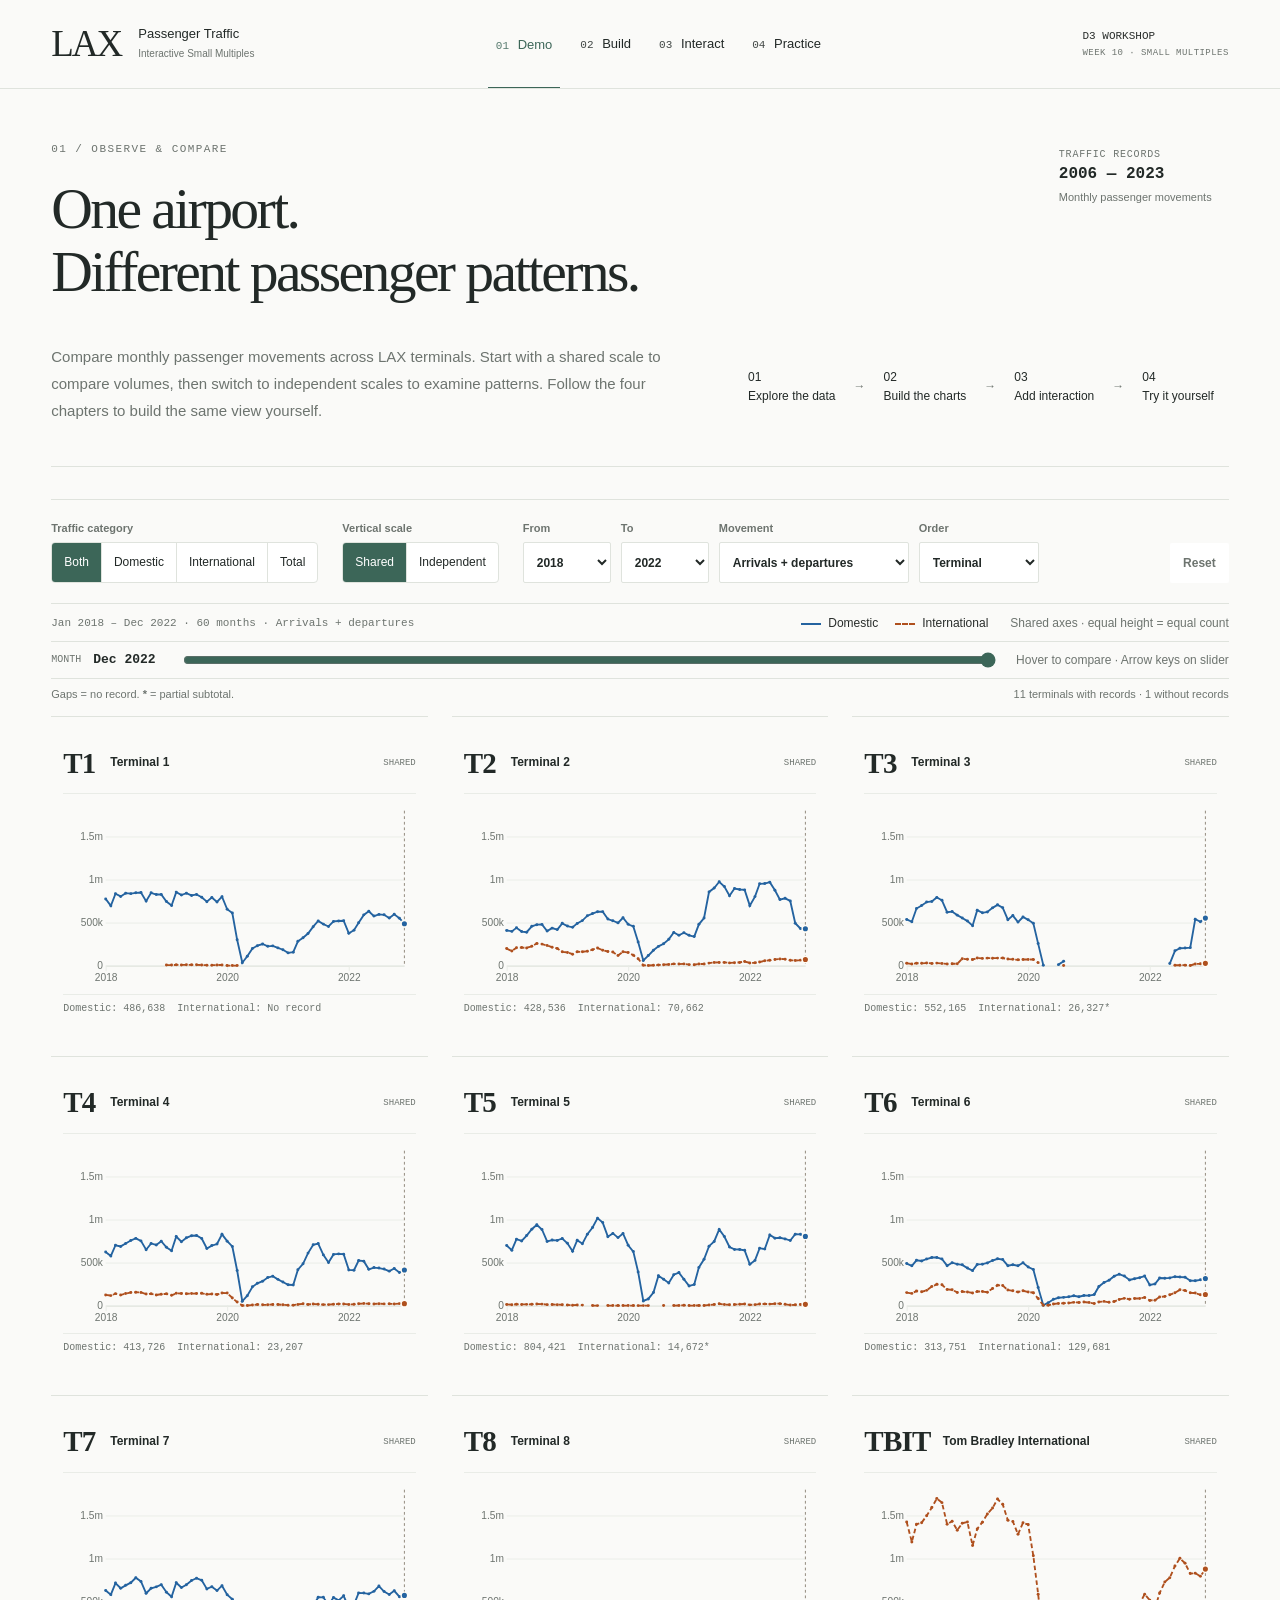
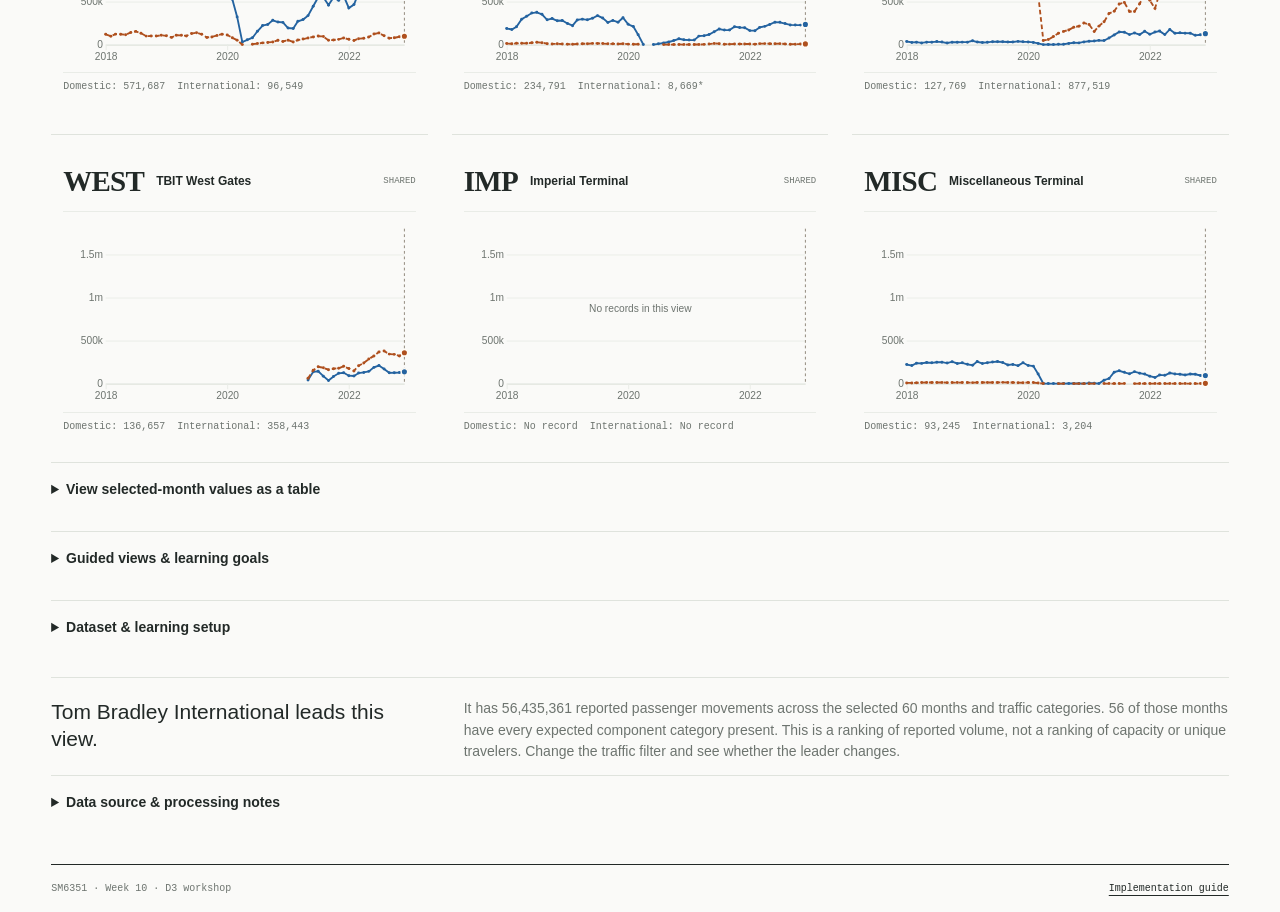
==== PREVIEW.html @ 86ff859c "init" ====
<!doctype html>
<html lang="en">
<head>
<meta charset="utf-8"><meta name="viewport" content="width=device-width,initial-scale=1">
<meta name="description" content="Learn to build interactive small multiples with D3 and LAX passenger data. SM6351 Week 10.">
<title>LAX — Reading passenger patterns</title>
<style>/* LAX field guide — one palette for teaching pages and the exercise starter. */
:root {
  color-scheme: light;
  --paper: #f6f0e3;
  --surface: #fffcf5;
  --navy: #193b4a;
  --brick: #b64b3c;
  --ink: #2c3032;
  --muted: #655f54;
  --line: #cdbfa7;
  --grid: #e4dccb;
  --blue: #2463a0;
  --orange: #af501e;
  --wash: #eee6d6;
  --font-body: -apple-system, BlinkMacSystemFont, "Segoe UI", Arial, sans-serif;
  --font-title: "Arial Narrow", "Avenir Next Condensed", "Helvetica Neue", Arial, sans-serif;
  --font-mono: "SFMono-Regular", Consolas, "Liberation Mono", monospace;
  font-family: var(--font-body);
  color: var(--ink);
  background: var(--paper);
  font-size: 15px;
  line-height: 1.55;
}
* { box-sizing: border-box; }
body { margin: 0; }
html { scroll-padding-top: 110px; }
[hidden] { display: none !important; }
a { color: var(--navy); text-underline-offset: 4px; text-decoration-thickness: 1px; }
a:hover { color: var(--brick); }
button, select, input { font: inherit; touch-action: manipulation; }
button, select { min-height: 40px; color: var(--navy); border: 1px solid var(--line); border-radius: 2px; background: var(--surface); padding: 8px 12px; }
button { cursor: pointer; transition: background .15s, color .15s; font-weight: 600; }
button:hover { background: var(--wash); }
button[aria-pressed="true"], button.active { color: var(--surface); background: var(--brick); border-color: var(--brick); }
button:disabled, select:disabled { opacity: .5; cursor: wait; }
:focus-visible { outline: 3px solid var(--blue); outline-offset: 3px; }
.wrap { width: min(1400px, 94%); margin-inline: auto; }
.masthead { background: var(--paper); border-top: 5px solid var(--navy); border-bottom: 1px solid var(--navy); }
.header-inner { width: min(1400px, 94%); margin: auto; display: flex; align-items: center; justify-content: space-between; gap: 28px; min-height: 87px; }
.brand { display: flex; gap: 17px; align-items: center; color: var(--navy); text-decoration: none; flex-shrink: 0; }
.airport-code { font-family: var(--font-title); font-size: 52px; font-weight: 900; line-height: .95; letter-spacing: -.055em; }
.brand-copy { padding-left: 17px; border-left: 1px solid var(--line); display: flex; flex-direction: column; }
.brand-copy strong { font-family: var(--font-title); font-size: 22px; font-weight: 800; line-height: 1.1; }
.brand-copy small { font-size: 11px; margin-top: 5px; }
.edition { font-family: var(--font-mono); font-size: 11px; font-weight: 600; line-height: 1.7; border-left: 1px dashed var(--line); padding-left: 20px; white-space: nowrap; }
.edition span { display: block; color: var(--muted); font-size: 9px; letter-spacing: .05em; }
nav[role="tablist"] { display: flex; align-self: stretch; align-items: stretch; gap: 12px; }
nav [role="tab"] { background: transparent; border: 0; border-radius: 0; border-bottom: 3px solid transparent; padding: 14px 8px 11px; font-size: 14px; }
nav [role="tab"][aria-selected="true"] { color: var(--brick); border-bottom-color: var(--brick); }
nav [role="tab"]:hover { background: var(--wash); }
.nav-number { display: inline-block; font: 11px var(--font-mono); margin-right: 5px; opacity: .85; }
main { min-height: calc(100vh - 160px); }
.chapter { padding-block: 26px 32px; }
.chapter-heading { display: flex; justify-content: space-between; align-items: center; gap: 30px; margin-bottom: 22px; }
.eyebrow, .lesson-meta, .code-label { font: 11px/1.5 var(--font-mono); letter-spacing: .09em; color: var(--brick); }
.eyebrow { margin: 0 0 8px; }
h1,h2,h3,h4 { color: var(--navy); }
h1,h2 { font-family: var(--font-title); font-weight: 850; letter-spacing: -.025em; line-height: 1.07; }
h1 { font-size: clamp(30px, 3.2vw, 44px); margin: 0; }
h2 { font-size: 30px; margin: 0; }
h3 { font-size: 20px; line-height: 1.3; margin: 10px 0 14px; }
p { margin: 8px 0 14px; }
.chapter-deck { margin: 10px 0 0; color: var(--muted); }
.issue-tag { border: 1px solid var(--line); border-left: 3px solid var(--brick); padding: 10px 18px; min-width: 230px; text-align: left; }
.issue-tag span { display: block; color: var(--brick); font: 10px var(--font-mono); letter-spacing: .08em; }
.issue-tag strong { font: 600 20px/1.8 var(--font-mono); color: var(--navy); }
.issue-tag small { display: block; font-size: 11px; color: var(--muted); }
.folio { font: 700 44px/1 var(--font-title); color: var(--brick); border-left: 1px dashed var(--line); padding: 12px 0 12px 30px; }
fieldset { min-width: 0; margin: 0; padding: 0; border: 0; }
.controls { display: flex; flex-wrap: wrap; align-items: end; gap: 14px 24px; padding: 13px 0; border-block: 1px solid var(--line); }
.control-group { flex-shrink: 0; }
.control-group legend, .secondary-controls>label, .exercise-controls>label { color: var(--muted); font-size: 11px; font-weight: 600; }
.control-group legend { padding: 0; margin-bottom: 5px; }
.segments { display: flex; border: 1px solid var(--line); background: var(--surface); border-radius: 2px; overflow: hidden; }
.segments label { position: relative; cursor: pointer; display: block; }
.segments label+label { border-left: 1px solid var(--line); }
.segments input { position: absolute; width: 1px; height: 1px; opacity: 0; }
.segments span { display: flex; align-items: center; min-height: 39px; padding: 8px 12px; color: var(--navy); font-size: 12px; font-weight: 600; }
.segments input:checked+span { color: var(--surface); background: var(--brick); }
.segments input:focus-visible+span { outline: 3px solid var(--navy); outline-offset: -3px; }
.segments label:hover span { box-shadow: inset 0 -2px var(--brick); }
fieldset:disabled .segments { opacity: .5; }
.secondary-controls { display: flex; flex: 1; gap: 10px; align-items: end; }
.secondary-controls>label { display: flex; flex-direction: column; gap: 5px; }
select { width: 100%; font-size: 12px; padding: 7px 24px 7px 9px; height: 41px; }
#direction { max-width: 170px; }
#reset { margin-left: auto; border-color: transparent; font-size: 12px; color: var(--muted); }
.chart-meta { display: flex; gap: 4px 22px; align-items: center; flex-wrap: wrap; padding-block: 10px 8px; }
.chart-meta p { margin: 0; font-size: 12px; }
#range-label { font-family: var(--font-mono); font-size: 11px; color: var(--muted); }
.legend { display: flex; gap: 17px; margin-left: auto; font-size: 12px; }
.legend span:before { content: ""; display: inline-block; width: 20px; border-top: 2px solid var(--blue); margin-right: 7px; vertical-align: middle; }
.legend .international:before { border-color: var(--orange); border-top-style: dashed; }
.legend .total:before { border-color: var(--navy); }
.scale-note { color: var(--muted); }
.scale-note.warning { color: var(--brick); font-weight: 600; }
.month-control { display: flex; align-items: center; gap: 18px; border-block: 1px solid var(--line); padding: 8px 0; }
.month-control label { display: flex; align-items: center; gap: 12px; color: var(--muted); font: 10px var(--font-mono); white-space: nowrap; }
.month-control output { color: var(--navy); font: 600 13px var(--font-mono); min-width: 70px; }
.month-control input { flex: 1; min-width: 80px; accent-color: var(--brick); cursor: pointer; }
.muted { color: var(--muted); font-size: 12px; }
.data-caveat, #status { display: inline-block; margin: 7px 0 0; font-size: 11px; color: var(--muted); }
#status { float: right; }
#status.error { float: none; display: block; background: #f7dfd7; color: #863b31; padding: 16px; font-size: 14px; }
.chart-grid { clear: both; display: grid; grid-template-columns: repeat(3,minmax(0,1fr)); gap: 18px; margin: 12px 0 20px; }
.chart-card { min-width: 0; background: var(--surface); border: 1px solid var(--line); padding: 0 12px 8px; }
.card-top { display: flex; align-items: center; justify-content: space-between; gap: 8px; min-height: 61px; border-bottom: 1px solid var(--grid); }
.terminal-identity { display: flex; gap: 12px; align-items: center; min-width: 0; }
.terminal-code { font: 850 29px/1 var(--font-title); color: var(--navy); letter-spacing: -.025em; min-width: 35px; }
.terminal-code:not(:first-child) { min-width: 0; }
.card-top h3 { font-size: 12px; line-height: 1.3; font-weight: 550; margin: 0; max-width: 150px; }
.panel-scale { font: 9px var(--font-mono); white-space: nowrap; color: var(--muted); }
.chart-card svg { width: 100%; height: auto; display: block; }
.chart-values { min-height: 22px; font: 10px/1.5 var(--font-mono); display: flex; gap: 4px 12px; flex-wrap: wrap; border-top: 1px solid var(--grid); padding-top: 6px; color: var(--muted); }
svg text { font-family: var(--font-body); fill: var(--muted); font-size: 11px; }
.domain { stroke: var(--line); }
.tick line { stroke: var(--grid); }
.cursor-line { stroke: #8c8376; stroke-dasharray: 3 3; stroke-width: 1; pointer-events: none; }
details { border-top: 1px solid var(--line); padding-block: 8px; margin-top: 12px; color: var(--muted); }
summary { cursor: pointer; padding: 8px 0; min-height: 40px; font-size: 14px; font-weight: 600; color: var(--navy); }
details p { font-size: 14px; max-width: 1000px; }
.facts { display: grid; grid-template-columns: repeat(4,1fr); gap: 20px; margin: 15px 0; }
.fact strong { display: block; color: var(--navy); font: 700 24px var(--font-title); }
.fact span { font-size: 12px; }
.presets { display: flex; gap: 10px; flex-wrap: wrap; }.presets button { font-size: 13px; }
.scene-note { color: var(--muted); font-size: 13px; }
.reading { border-top: 1px solid var(--line); margin-top: 20px; padding-top: 20px; display: grid; grid-template-columns: 1fr 2fr; gap: 30px; }
.reading h3 { margin: 0; font-size: 21px; }.reading p { font-size: 14px; color: var(--muted); margin: 0; }
.table-scroll { overflow: auto; }table { width: 100%; border-collapse: collapse; font-size: 13px; background: var(--surface); }
caption { text-align: left; padding: 10px 0; font-size: 12px; }td,th { padding: 10px 12px; border-bottom: 1px solid var(--grid); text-align: right; font-variant-numeric: tabular-nums; }td:first-child,th:first-child { text-align: left; }
.lesson-intro { max-width: 1000px; font-size: 14px; color: var(--muted); }
.lesson { display: grid; grid-template-columns: minmax(230px,.9fr) minmax(0,1.5fr); gap: 18px 36px; padding-block: 28px; border-top: 1px solid var(--line); margin-top: 20px; }
.lesson-meta { margin: 0 0 12px; letter-spacing: .025em; font-size: 10px; }.lesson-meta a { color: inherit; }
.lesson h3 { font-family: var(--font-title); font-size: 29px; font-weight: 800; line-height: 1.1; margin: 12px 0; }
.lesson-copy>p:last-child { font-size: 14px; color: var(--muted); }
.code-label { margin: 0; padding: 8px 15px; border: 1px solid var(--line); background: var(--wash); border-bottom: 0; color: var(--navy); font-size: 9px; }
pre { margin: 0; padding: 15px 18px; overflow: auto; background: var(--surface); border: 1px solid var(--line); font-size: 12px; line-height: 1.75; tab-size: 2; white-space: pre; }
code { font-family: var(--font-mono); color: var(--navy); }p code,li code { font-size: .9em; }
.expected { grid-column: 1 / -1; margin: 0; border-left: 3px solid var(--brick); padding: 8px 14px; font-size: 13px; color: var(--muted); background: var(--wash); }
.expected b { color: var(--navy); }
.toolbar { display: flex; justify-content: space-between; gap: 20px; align-items: center; margin: 22px 0 16px; }
.toolbar [role="group"] { display: flex; gap: 8px; }.toolbar button { white-space: nowrap; }
.design-chart { display: grid; grid-template-columns: repeat(3,1fr); gap: 14px; }.design-chart.overlay { display: block; }.design-chart svg { width: 100%; display: block; background: var(--surface); border: 1px solid var(--line); }
.three-columns { display: grid; grid-template-columns: repeat(3,1fr); gap: 30px; }.design-notes { font-size: 13px; color: var(--muted); margin-top: 20px; }.design-notes b { color: var(--navy); }
.interaction-lab { border: 1px solid var(--line); background: var(--surface); padding: 20px 24px; margin-block: 25px; }
.lab-heading { display: flex; justify-content: space-between; gap: 24px; align-items: center; }.lab-heading h3 { font-size: 24px; font-family: var(--font-title); font-weight: 800; margin: 0 0 14px; }.lab-heading>p { font-size: 12px; color: var(--muted); }
#lab-controls { display: flex; gap: 24px; }
.state-flow { display: grid; grid-template-columns: repeat(4,1fr); gap: 0; padding: 0; list-style: none; border-block: 1px dashed var(--line); margin: 20px 0 10px; }
.state-flow li { padding: 12px; border-right: 1px solid var(--grid); min-width: 0; }.state-flow li:first-child { padding-left: 0; }.state-flow li:last-child { border: 0; }
.state-flow span { display: block; font: 9px var(--font-mono); color: var(--brick); margin-bottom: 8px; }.state-flow strong,.state-flow code { font-size: 12px; font-weight: 500; overflow-wrap: anywhere; }
.lab-charts { display: grid; grid-template-columns: 1fr 1fr; gap: 30px; }.lab-charts h4 { font-size: 13px; margin: 12px 0 0; }.lab-charts svg { width: 100%; display: block; }.lab-charts p { margin: 0; }
.setup-box { border-block: 1px solid var(--line); padding: 18px 0; margin-bottom: 26px; }.setup-box h3 { margin-top: 0; }.setup-box ol { padding-left: 20px; }.setup-box li { margin: 6px 0; font-size: 14px; }.setup-box p { font-size: 13px; color: var(--muted); }
.exercise-ticket { display: block; border: 1px solid var(--line); border-top: 4px solid var(--brick); background: var(--surface); padding: 24px 28px; margin: 25px 0; position: relative; }
.exercise-ticket .lesson-meta { border-bottom: 1px dashed var(--line); padding-bottom: 16px; }
.exercise-ticket h3 { font-size: 30px; }.exercise-ticket>p { font-size: 14px; }.exercise-ticket pre { margin-block: 16px; }.exercise-ticket details { padding: 0; }.exercise-ticket .expected { margin: 20px 0 14px; }.exercise-ticket button { margin: 0; }
.primary,.link-button { display: inline-flex; align-items: center; justify-content: center; text-decoration: none; font-weight: 600; font-size: 13px; background: var(--navy); color: var(--surface); padding: 11px 16px; border: 1px solid var(--navy); border-radius: 2px; min-height: 44px; }
.primary:hover { color: var(--surface); background: var(--brick); border-color: var(--brick); }
.exercise-controls { display: flex; align-items: end; gap: 24px; padding-block: 12px; border-block: 1px solid var(--line); }.exercise-controls>label { display: flex; flex-direction: column; gap: 5px; min-width: 170px; }
.exercise-note { border-left: 3px solid var(--brick); padding: 8px 14px; background: var(--wash); font-size: 13px; margin-bottom: 18px; }
#exercise-status,#exercise-state { font-size: 12px; color: var(--muted); }.exercise-links { display: flex; gap: 20px; flex-wrap: wrap; font-size: 13px; }
footer { display: flex; justify-content: space-between; flex-wrap: wrap; gap: 16px; border-top: 1px solid var(--navy); padding: 18px 0; font: 10px var(--font-mono); color: var(--muted); }
.sr-only,.skip { position: absolute; width: 1px; height: 1px; padding: 0; margin: -1px; overflow: hidden; clip: rect(0,0,0,0); white-space: nowrap; border: 0; }.skip:focus { position: fixed; top: 10px; left: 10px; width: auto; height: auto; margin: 0; clip: auto; background: var(--surface); padding: 12px; z-index: 100; }
[role="tabpanel"]:focus { outline: none; }[role="tabpanel"]:focus-visible { outline: 2px solid var(--blue); outline-offset: -2px; }
@media(min-width:1500px) { .chart-grid { grid-template-columns: repeat(4,minmax(0,1fr)); } }
@media(max-width:1200px) { .edition { display: none; }.controls { gap: 12px 22px; }.secondary-controls { flex-basis: 100%; }.secondary-controls>label:nth-child(3) { margin-left: auto; }.chart-meta .scale-note { flex-basis: 100%; font-size: 11px; } }
@media(max-width:900px) { .header-inner { gap: 20px; }.brand-copy strong { font-size: 18px; }.brand-copy small { font-size: 10px; }.airport-code { font-size: 44px; }.brand { gap: 12px; }.brand-copy { padding-left: 12px; }nav[role="tablist"] { gap: 4px; }nav [role="tab"] { padding-inline: 6px; font-size: 12px; }.nav-number { font-size: 9px; margin-right: 3px; }.issue-tag { min-width: 190px; padding: 10px 12px; }.issue-tag strong { font-size: 17px; }.issue-tag small { font-size: 10px; }.chapter-heading { gap: 20px; }.chart-grid { grid-template-columns: repeat(2,minmax(0,1fr)); }.lesson { grid-template-columns: minmax(200px,.85fr) minmax(0,1.15fr); gap: 18px 24px; }.lesson h3 { font-size: 25px; }.legend { margin-left: 0; }.chart-meta { justify-content: space-between; }.month-control .muted { display: none; } }
@media(max-width:650px) { .wrap,.header-inner { width: 92%; }.header-inner { flex-wrap: wrap; gap: 0; padding-top: 13px; }.brand { margin-bottom: 12px; }.brand-copy strong { font-size: 20px; }.edition { display: block; margin-left: auto; border: 0; padding: 0; font-size: 9px; }.edition span { font-size: 8px; }nav[role="tablist"] { flex-basis: 100%; border-top: 1px dashed var(--line); justify-content: space-between; }nav [role="tab"] { padding: 10px 4px; flex: 1; }.chapter { padding-top: 20px; }.chapter-heading { align-items: start; margin-bottom: 18px; }.chapter-heading h1 { font-size: 31px; }.wide-break { display: none; }.issue-tag { display: none; }.folio { font-size: 32px; padding: 6px 0 6px 15px; }.controls { gap: 12px; }.control-group { flex-shrink: 1; }.segments span { padding: 9px 10px; font-size: 12px; }.secondary-controls { flex-wrap: wrap; gap: 10px; }.secondary-controls>label { flex: 1; min-width: 65px; }.secondary-controls>label:nth-child(3) { margin: 0; min-width: 150px; }#reset { min-height: 40px; }.chart-meta { gap: 7px; }.chart-meta #range-label { font-size: 10px; }.legend { font-size: 11px; }.month-control label { gap: 8px; }.month-control { gap: 10px; }#status { float: none; display: block; margin-top: 3px; }.chart-grid { grid-template-columns: 1fr; gap: 15px; }.card-top { min-height: 57px; }.chart-values { font-size: 11px; }.lesson { grid-template-columns: 1fr; gap: 14px; padding-block: 22px; }.lesson h3 { font-size: 26px; }.lesson-code { min-width: 0; }.expected { grid-column: auto; }pre { font-size: 11px; padding: 13px; }.three-columns,.reading,.design-chart,.lab-charts { grid-template-columns: 1fr; }.toolbar { flex-wrap: wrap; gap: 10px; }.state-flow { grid-template-columns: 1fr 1fr; }.state-flow li:nth-child(2) { border-right: 0; }.state-flow li:nth-child(3) { padding-left: 0; }.interaction-lab { padding: 16px; }.lab-heading { display: block; }.lab-heading>p { margin: 0 0 14px; }#lab-controls { flex-wrap: wrap; gap: 12px; }.exercise-ticket { padding: 18px; }.exercise-ticket h3 { font-size: 27px; }.facts { grid-template-columns: 1fr 1fr; }.exercise-controls { flex-wrap: wrap; gap: 12px; }.exercise-controls>label { min-width: 135px; flex: 1; } }
@media(prefers-reduced-motion:reduce) { *,*::before,*::after { scroll-behavior: auto !important; transition: none !important; } }
@media print { body { background: white; }.masthead,.controls,.presets,.month-control,button { display: none; }.wrap { width: 100%; }[role="tabpanel"][hidden] { display: block !important; }.chapter { break-before: page; }.chart-card,.lesson,.exercise-ticket { break-inside: avoid; }.chart-grid { grid-template-columns: repeat(3,minmax(0,1fr)); }.lesson { grid-template-columns: 1fr 1fr; } }

.practice-grid{display:grid;grid-template-columns:1fr 1fr;gap:24px;align-items:start}.practice-grid .exercise-ticket{margin:0 0 24px;min-width:0}@media(max-width:900px){.practice-grid{grid-template-columns:1fr}}
@media(max-width:650px){.edition{display:none}.chapter-heading h1{font-size:29px}.secondary-controls>label{min-width:0}.secondary-controls>label:nth-child(3){min-width:140px}.card-top h3{font-size:13px}}
/* Keep complete option text visible without letting year fields dominate. */
.secondary-controls>label:nth-child(-n+2){width:88px;flex:0 0 88px}
.secondary-controls>label:nth-child(3){width:190px}
.secondary-controls>label:nth-child(4){width:120px}
#direction{max-width:none}
@media(max-width:650px){.secondary-controls>label:nth-child(-n+2){width:auto;flex:1 1 40%}.secondary-controls>label:nth-child(3){width:auto;flex:1 1 55%;min-width:185px}.secondary-controls>label:nth-child(4){width:auto;flex:1 1 30%}#reset{padding:5px 10px;min-height:34px;margin-left:0}.secondary-controls{position:relative;padding-bottom:0}}
@media(max-width:650px){.secondary-controls #reset{position:absolute;right:0;top:-53px;margin:0}}

/* Minimal preview revision 2026-10-28. Original data and chart code retained. */
:root{--paper:#fafaf8;--surface:#fff;--navy:#222927;--brick:#3c6658;--ink:#292d2b;--muted:#6d746f;--line:#dfe3dd;--grid:#e9ece7;--wash:#eff2ed;--font-title:Georgia,"Times New Roman",serif}
.masthead{border-top:0;border-bottom:1px solid var(--line);background:var(--paper)}
.header-inner{min-height:88px;width:min(1320px,92%)}
.airport-code{font-family:Georgia,serif;font-size:37px;font-weight:400;letter-spacing:-2px}
.brand-copy{border:0;padding-left:0}.brand-copy strong{font:500 13px var(--font-body)}.brand-copy small{font-size:10px;color:var(--muted)}
.edition{border:0;font-weight:400}.wrap{width:min(1320px,92%)}
.chapter{padding-top:52px}.chapter-heading{margin-bottom:32px;align-items:flex-start}
h1,h2{font-weight:400;letter-spacing:-.045em}h1{font-size:clamp(35px,4.5vw,64px);line-height:1.1;max-width:900px}
h3{font-weight:500}.eyebrow{color:var(--muted);letter-spacing:.13em;margin-bottom:19px}
.issue-tag{border:0;padding:8px 0;min-width:170px}.issue-tag strong{font-size:16px}.issue-tag span{color:var(--muted)}
nav [role="tab"]{font-weight:400;font-size:13px}nav [role="tab"][aria-selected="true"]{border-bottom-width:1px}
.chart-card{background:transparent!important;border:0!important;border-top:1px solid var(--line)!important;border-radius:0!important;box-shadow:none!important;padding-top:16px!important}
.chart-grid{gap:32px 24px!important}.controls{padding:20px 0}.segments{border-radius:4px}.segments span{font-weight:400}.secondary-controls{flex-wrap:wrap}
.reading,.interaction-lab{background:transparent!important;box-shadow:none!important}.reading{border-top:1px solid var(--line)!important}
.folio{border:0;color:#aeb7b0;font-family:Georgia,serif;font-weight:400}
.preview-intro{display:grid;grid-template-columns:1.35fr 1fr;gap:48px;margin:0 0 32px;padding:0 0 28px;border-bottom:1px solid var(--line)}
.preview-intro p{font-size:15px;max-width:650px;color:var(--muted);line-height:1.8}.preview-steps{display:flex;align-items:center;gap:18px;font-size:12px;color:var(--muted)}.preview-steps a{text-decoration:none;line-height:1.6}.preview-steps b{display:block;color:var(--navy);font-weight:500}
@media(max-width:800px){.preview-intro{grid-template-columns:1fr;gap:12px}.chapter{padding-top:30px}.edition{display:none}.issue-tag{display:none}.header-inner{gap:10px}.brand-copy{display:none}}
</style>



</head>
<body><a class="skip" href="#demo">Skip to demo</a><header class="masthead"><div class="header-inner"><a class="brand" href="#demo"><span class="airport-code">LAX</span><span class="brand-copy"><strong>Passenger Traffic</strong><small>Interactive Small Multiples</small></span></a><nav role="tablist" aria-label="Workshop chapters"><button type="button" role="tab" id="tab-demo" aria-controls="panel-demo" aria-selected="true" tabindex="0" data-tab="demo"><span class="nav-number">01</span> Demo</button><button type="button" role="tab" id="tab-build" aria-controls="panel-build" aria-selected="false" tabindex="-1" data-tab="build"><span class="nav-number">02</span> Build</button><button type="button" role="tab" id="tab-interact" aria-controls="panel-interact" aria-selected="false" tabindex="-1" data-tab="interact"><span class="nav-number">03</span> Interact</button><button type="button" role="tab" id="tab-practice" aria-controls="panel-practice" aria-selected="false" tabindex="-1" data-tab="practice"><span class="nav-number">04</span> Practice</button></nav><div class="edition">D3 WORKSHOP<span>WEEK 10 · SMALL MULTIPLES</span></div></div></header><main><div id="panel-demo" role="tabpanel" aria-labelledby="tab-demo" tabindex="0"><section id="explore" class="wrap chapter"><div class="chapter-heading"><div><p class="eyebrow">01 / OBSERVE & COMPARE</p><h1>One airport.<br>Different passenger patterns.</h1></div><div class="issue-tag"><span>TRAFFIC RECORDS</span><strong>2006 — 2023</strong><small>Monthly passenger movements</small></div></div>
<div class="preview-intro"><p>Compare monthly passenger movements across LAX terminals. Start with a shared scale to compare volumes, then switch to independent scales to examine patterns. Follow the four chapters to build the same view yourself.</p><div class="preview-steps"><a href="#demo">01<b>Explore the data</b></a><span>→</span><a href="#build">02<b>Build the charts</b></a><span>→</span><a href="#interact">03<b>Add interaction</b></a><span>→</span><a href="#practice">04<b>Try it yourself</b></a></div></div><fieldset id="controls" disabled><legend class="sr-only">Chart controls</legend><div class="controls"><fieldset class="control-group " id="traffic"><legend>Traffic category</legend><div class="segments"><label><input type="radio" name="traffic" value="Both" checked><span>Both</span></label><label><input type="radio" name="traffic" value="Domestic"><span>Domestic</span></label><label><input type="radio" name="traffic" value="International"><span>International</span></label><label><input type="radio" name="traffic" value="Total"><span>Total</span></label></div></fieldset><fieldset class="control-group " id="scale"><legend>Vertical scale</legend><div class="segments"><label><input type="radio" name="scale" value="shared" checked><span>Shared</span></label><label><input type="radio" name="scale" value="independent"><span>Independent</span></label></div></fieldset><div class="secondary-controls"><label>From<select id="start-year"></select></label><label>To<select id="end-year"></select></label><label>Movement<select id="direction"><option value="All">Arrivals + departures</option><option value="Arrival">Arrivals</option><option value="Departure">Departures</option></select></label><label>Order<select id="sort"><option value="terminal">Terminal</option><option value="volume">Volume ↓</option></select></label><button id="reset" type="button">Reset</button></div></div></fieldset>
<div class="chart-meta"><p id="range-label" aria-live="polite"></p><div id="legend" class="legend"></div><p id="scale-note" class="scale-note"></p></div><div class="month-control"><label for="month">MONTH <output id="month-label"></output></label><input id="month" type="range" min="0" max="1" value="0" disabled><span class="muted">Hover to compare · Arrow keys on slider</span></div><p class="data-caveat">Gaps = no record. <b>*</b> = partial subtotal.</p><p id="status" role="status">Loading data…</p><div id="charts" class="chart-grid"></div><details><summary>View selected-month values as a table</summary><div class="table-scroll"><table><caption id="table-caption">Passenger counts</caption><thead><tr><th scope="col">Terminal</th><th scope="col">Domestic</th><th scope="col">International</th><th scope="col">Selected traffic</th></tr></thead><tbody id="month-table"></tbody></table></div></details>
<details class="guided-details"><summary>Guided views & learning goals</summary><p>Group monthly records → repeat one chart → add scales and filters.</p><div class="presets" role="group" aria-label="Guided views"><button data-preset="scale">Compare scale</button><button data-preset="season">Follow the seasons</button><button data-preset="mix">Compare the travel mix</button></div><p id="scene-note" class="scene-note">Compare terminal volumes with a shared vertical scale.</p></details><details><summary>Dataset & learning setup</summary><div class="facts" id="facts" aria-live="polite">Loading data…</div><p>Each record is a month × terminal × movement × traffic category. Counts are passenger movements, not unique people. Missing categories are not zero; * marks a partial subtotal. This snapshot ends in October 2023.</p><p><a href="https://data.lacity.org/Transportation/Los-Angeles-International-Airport-Passenger-Traffi/g3qu-7q2u/about_data" target="_blank" rel="noopener">City of Los Angeles · source dataset</a> · <a href="data/lax-passengers.csv" download>CSV snapshot</a>. Use a local web server so the CSV can load.</p></details><div class="reading"><div><h3 id="finding-title">Waiting for data</h3></div><p id="finding-body">Findings will reflect the selected filters.</p></div><details><summary>Data source & processing notes</summary><div id="data-notes"></div><p>Where categories are absent, we show gaps instead of inventing zeros. Combined totals sum available categories and are marked as partial when the expected categories are not all present. A missing category may reflect reporting practice or no service; this dataset alone does not distinguish those cases.</p><p>Full-year availability means 12 reporting months exist somewhere in the dataset, not that every terminal and category has complete coverage. Year-to-date periods should be compared with matching months.</p><p><a href="https://data.lacity.org/Transportation/Los-Angeles-International-Airport-Passenger-Traffi/g3qu-7q2u/about_data" target="_blank" rel="noopener">Los Angeles Open Data · Passenger Traffic by Terminal</a> · <a href="data/lax-passengers.csv" download>Download source snapshot</a> · <a href="data/provenance.json">Snapshot metadata</a></p></details></section></div><div id="panel-build" role="tabpanel" aria-labelledby="tab-build" tabindex="0" hidden><section class="wrap chapter"><div class="chapter-heading"><div><p class="eyebrow">02 / IMPLEMENTATION</p><h1>From records to small multiples.</h1><p class="chapter-deck">Five steps from a CSV file to a repeatable chart.</p></div><span class="folio">02</span></div><p class="lesson-intro">Prerequisites: basic JavaScript arrays and functions, and a first look at D3 scales. Open this project with a local web server. The snippets below are focused excerpts; they rely on the surrounding functions in the linked files.</p><details><summary>Project setup and file order</summary><p>Keep the whole folder together. Use VS Code Live Server on <code>index.html</code>; a direct <code>file://</code> URL may block CSV loading. No package installation is required.</p><pre tabindex="0"><code>vendor/d3.v7.min.js   // D3 library
js/lax-config.js     // labels and colors
js/lax-data.js       // loading and aggregation
js/lax-charts.js     // drawing and linked month values
js/main.js           // state, controls and initialization</code></pre><p><code>js/lax-tabs.js</code> handles lesson navigation independently of the data.</p></details><article class="lesson"><div class="lesson-copy"><p class="lesson-meta">STEP 1 · <a href="js/lax-data.js">js/lax-data.js</a></p><h3>Read the CSV and parse the fields</h3><p>CSV values are strings. Convert the count to a number and the report period to a UTC month. DataExtractDate is a version timestamp, not the chart’s time axis.</p></div><div class="lesson-code"><p class="code-label">KEY CODE / JAVASCRIPT</p><pre tabindex="0"><code>const parseMonth = d3.utcParse(&#x27;%Y-%m&#x27;);
const source = await d3.csv(app.config.source);
// Inside the row loop:
const date = parseMonth(row.reportperiod.slice(0,7));
const value = row.passenger_count.trim() === &#x27;&#x27;
  ? NaN : Number(row.passenger_count);</code></pre></div><p class="expected"><b>Expected result:</b> Each valid record has a Date and a numeric count. The loader also rejects invalid rows and resolves repeated reporting cells before grouping.</p></article><article class="lesson"><div class="lesson-copy"><p class="lesson-meta">STEP 2 · <a href="js/lax-data.js">js/lax-data.js</a></p><h3>Group records by terminal, month and traffic</h3><p>Filter years and arrivals/departures first. Use a numeric timestamp as the month key: distinct Date objects can represent the same month.</p></div><div class="lesson-code"><p class="code-label">KEY CODE / JAVASCRIPT</p><pre tabindex="0"><code>const grouped = d3.group(
  rows,
  d =&gt; d.terminal,
  d =&gt; +d.date,
  d =&gt; d.traffic
);</code></pre></div><p class="expected"><b>Expected result:</b> A nested Map: terminal → month timestamp → Domestic or International → records. A month’s arrival and departure rows belong to the same traffic group.</p></article><article class="lesson"><div class="lesson-copy"><p class="lesson-meta">STEP 3 · <a href="js/lax-data.js">js/lax-data.js</a></p><h3>Align every panel to the same months</h3><p>Loop over the common month sequence, even if a terminal has no record for a month. Sum available movements and keep missing values distinct from zero.</p></div><div class="lesson-code"><p class="code-label">KEY CODE / JAVASCRIPT</p><pre tabindex="0"><code>const cell = grouped.get(terminal)?.get(+date);
const records = cell?.get(type) || [];
point[type] = {
  value: records.length ? d3.sum(records, d =&gt; d.value) : null,
  count: records.length,
  expected
};</code></pre></div><p class="expected"><b>Expected result:</b> Each panel has the same date positions. A value is null when the category has no record; count and expected allow partial sums to be labelled. With both directions selected, expected is 2 per traffic category.</p></article><article class="lesson"><div class="lesson-copy"><p class="lesson-meta">STEP 4 · <a href="js/lax-charts.js">js/lax-charts.js</a></p><h3>Create shared axes, then repeat the panel</h3><p>Define the time scale once. For a shared vertical scale, compute the maximum across all panels, not inside each panel independently.</p></div><div class="lesson-code"><p class="code-label">KEY CODE / JAVASCRIPT</p><pre tabindex="0"><code>const x = d3.scaleUtc()
  .domain(d3.extent(view.months))
  .range([m.l, width - m.r]);
const globalMax = d3.max(view.panels,
  p =&gt; maxFor(p, view.series)) || 1;
// Inside the panel loop, initially use a shared scale:
const y = d3.scaleLinear()
  .domain([0, globalMax]).nice()
  .range([height - m.b, m.t]);
const card = grid.append(&#x27;article&#x27;).attr(&#x27;class&#x27;, &#x27;chart-card&#x27;);</code></pre></div><p class="expected"><b>Expected result:</b> One panel per terminal, with matching time and count coordinates. The renderer adds one SVG and two axes to every card. maxFor reads the maximum selected series value in one panel.</p></article><article class="lesson"><div class="lesson-copy"><p class="lesson-meta">STEP 5 · <a href="js/lax-charts.js">js/lax-charts.js</a></p><h3>Draw the lines and preserve gaps</h3><p>Repeat for each selected series. The defined predicate prevents a missing month from being connected as though data existed.</p></div><div class="lesson-code"><p class="code-label">KEY CODE / JAVASCRIPT</p><pre tabindex="0"><code>const line = d3.line()
  .defined(p =&gt; p[type].value !== null)
  .x(p =&gt; x(p.date))
  .y(p =&gt; y(p[type].value));
svg.append(&#x27;path&#x27;)
  .datum(panel.values)
  .attr(&#x27;d&#x27;, line)
  .attr(&#x27;fill&#x27;, &#x27;none&#x27;)
  .attr(&#x27;stroke&#x27;, cfg.colors[type]);</code></pre></div><p class="expected"><b>Expected result:</b> A line for each traffic category in every terminal. The full renderer also adds dots for isolated values, an international dash pattern, axes and labels.</p></article><h3>Same data, different layout</h3><p>Switch the layout below. What becomes easier to compare? Both views use the same six terminals and shared scales.</p><div class="toolbar"><div role="group" aria-label="Comparison layout"><button class="layout-button" data-layout="overlay" aria-pressed="false">One chart</button><button class="layout-button" data-layout="multiples" aria-pressed="true">Small multiples</button></div><span id="design-caption" class="muted"></span></div><div id="design-chart" class="design-chart"></div><div class="three-columns design-notes"><p><b>Position → time & count</b><br>Every panel uses the same months and vertical scale.</p><p><b>Panel → terminal</b><br>Each terminal gets its own space. Labels replace a crowded legend.</p><p><b>The trade-off</b><br>Less overlap, more space. Small panels make precise readings harder; interaction adds detail.</p></div></section></div><div id="panel-interact" role="tabpanel" aria-labelledby="tab-interact" tabindex="0" hidden><section class="wrap chapter"><div class="chapter-heading"><div><p class="eyebrow">03 / INTERACTION</p><h1>Give the reader control.</h1><p class="chapter-deck">A selection changes state. State changes the view.</p></div><span class="folio">03</span></div><div class="interaction-lab"><div class="lab-heading"><div><p class="eyebrow">LIVE EXAMPLE / LATEST FULL YEAR</p><h3>Change a setting. Follow the result.</h3></div><p>Terminal 1 & Tom Bradley International</p></div><fieldset id="lab-controls" disabled><legend class="sr-only">Live example controls</legend><fieldset class="control-group " id="lab-scale"><legend>Scale</legend><div class="segments"><label><input type="radio" name="lab-scale" value="shared" checked><span>Shared</span></label><label><input type="radio" name="lab-scale" value="independent"><span>Independent</span></label></div></fieldset><fieldset class="control-group " id="lab-traffic"><legend>Traffic</legend><div class="segments"><label><input type="radio" name="lab-traffic" value="Both" checked><span>Both</span></label><label><input type="radio" name="lab-traffic" value="Domestic"><span>Domestic</span></label><label><input type="radio" name="lab-traffic" value="International"><span>International</span></label></div></fieldset></fieldset><ol class="state-flow"><li><span>01 / CHOOSE</span><strong id="lab-choice">Shared · Both</strong></li><li><span>02 / STATE</span><code id="lab-state">scale + traffic</code></li><li><span>03 / TRANSFORM</span><strong id="lab-transform">Common y-domain</strong></li><li><span>04 / REDRAW</span><strong id="lab-result">Two panels updated</strong></li></ol><div id="lab-charts" class="lab-charts"></div><p id="lab-note" class="muted" aria-live="polite">Loading the same local dataset as Demo…</p></div><article class="lesson"><div class="lesson-copy"><p class="lesson-meta">STEP 1 · <a href="js/lax-charts.js">js/lax-charts.js</a></p><h3>Switch the vertical scale</h3><p>The radio group in main.js updates state.scale. Use one global maximum for comparing volume, or each panel’s maximum for comparing shape.</p></div><div class="lesson-code"><p class="code-label">KEY CODE / JAVASCRIPT</p><pre tabindex="0"><code>const y = d3.scaleLinear()
  .domain([0, state.scale === &#x27;shared&#x27;
    ? globalMax
    : maxFor(panel, view.series)])
  .nice()
  .range([height - m.b, m.t]);</code></pre></div><p class="expected"><b>Expected result:</b> In independent mode, labels show each panel’s own upper limit. All axes still start at zero. Heights cannot be compared between independent panels.</p></article><article class="lesson"><div class="lesson-copy"><p class="lesson-meta">STEP 2 · <a href="js/lax-data.js">js/lax-data.js</a></p><h3>Filter before you draw</h3><p>A movement filter changes the rows being aggregated. A traffic filter chooses which aggregated series are displayed and counted in the ranking.</p></div><div class="lesson-code"><p class="code-label">KEY CODE / JAVASCRIPT</p><pre tabindex="0"><code>const rows = data.rows.filter(d =&gt;
  d.date.getUTCFullYear() &gt;= state.start &amp;&amp;
  d.date.getUTCFullYear() &lt;= state.end &amp;&amp;
  (state.direction === &#x27;All&#x27; || d.direction === state.direction)
);
const series = state.traffic === &#x27;Both&#x27;
  ? [&#x27;Domestic&#x27;, &#x27;International&#x27;]
  : [state.traffic];</code></pre></div><p class="expected"><b>Expected result:</b> The chart, reported-volume order and selected-month table use the current state. Do not merely hide a line while leaving summary totals unchanged.</p></article><article class="lesson"><div class="lesson-copy"><p class="lesson-meta">STEP 3 · <a href="js/main.js">js/main.js</a></p><h3>Connect the controls to state</h3><p>The traffic radio group emits a change event. Read the selected value, update state and redraw. This focused example matches the handler in main.js; do not register it twice.</p></div><div class="lesson-code"><p class="code-label">KEY CODE / JAVASCRIPT</p><pre tabindex="0"><code>// Focused example of the existing handler:
$(&#x27;traffic&#x27;).addEventListener(&#x27;change&#x27;, event =&gt; {
  state.traffic = event.target.value;
  clearPreset();
  syncControls();
  render();
});</code></pre></div><p class="expected"><b>Expected result:</b> render() calls aggregate(), rebuilds the panels and summary, then restores the selected month if it still exists in the new range.</p></article><article class="lesson"><div class="lesson-copy"><p class="lesson-meta">STEP 4 · optional · <a href="js/lax-charts.js">js/lax-charts.js</a></p><h3>Link the same month across panels</h3><p>Convert the pointer’s x-position back into a date, find the nearest month, and send its index to the shared callback. All panels use the same month array.</p></div><div class="lesson-code"><p class="code-label">KEY CODE / JAVASCRIPT</p><pre tabindex="0"><code>const date = x.invert(d3.pointer(event, this)[0]);
const index = d3.bisector(d =&gt; +d).center(view.months, +date);
onMonth(index);</code></pre></div><p class="expected"><b>Expected result:</b> The selectMonth callback in main.js updates the slider, month label, every panel’s cursor and the table. Keyboard users can use the month slider instead of hovering.</p></article><p><a class="primary link-button" href="#demo">Try these interactions in Demo</a></p></section></div><div id="panel-practice" role="tabpanel" aria-labelledby="tab-practice" tabindex="0" hidden><section class="wrap chapter"><div class="chapter-heading"><div><p class="eyebrow">04 / FIELD EXERCISES</p><h1>Your turn at the controls.</h1><p class="chapter-deck">Two short assignments. One working starter.</p></div><span class="folio">04</span></div>
<div class="setup-box"><h3>Start here</h3><ol><li>Open the whole project folder in your editor and start Live Server.</li><li>Open <a href="exercises/index.html" target="_blank" rel="noopener">the exercise starter</a> in a second tab.</li><li>Edit <a href="exercises/exercise.js">exercises/exercise.js</a>. Only replace the returns marked TODO 1 and TODO 2. Save and reload the starter.</li></ol><p>The starter already loads real data and draws the charts. Initially, its controls intentionally keep a shared scale and both traffic series. There is no in-page code editor; make the changes in your local file.</p></div>
<div class="practice-grid"><article class="lesson exercise-ticket"><p class="lesson-meta">EXERCISE 1 · exercises/exercise.js · TODO 1</p><h3>01 / Set the scale</h3><p>The selector provides <code>shared</code> or <code>independent</code>. Complete the function so the selected mode reaches the chart renderer.</p><pre tabindex="0"><code>function chooseScale(selected) {
  return &#x27;shared&#x27;; // TODO 1: use the selected mode
}</code></pre><details><summary>Hint</summary><p>The renderer already knows how to calculate the two maxima. This function only needs to pass through the dropdown’s value.</p></details><details><summary>Reference answer</summary><pre tabindex="0"><code>function chooseScale(selected) {
  return selected;
}</code></pre><p>This updates state.scale. See Interact step 1 for the D3 scale implementation.</p></details><p class="expected"><b>Success criterion:</b> changing the dropdown changes the axis limits across terminals; switching back makes them equal again. The passenger counts remain the same.</p><button data-task="scale">Compare with the completed Demo</button></article><article class="lesson exercise-ticket"><p class="lesson-meta">EXERCISE 2 · exercises/exercise.js · TODO 2</p><h3>02 / Choose the traffic</h3><p>Pass the selected traffic category to the aggregation function. Valid choices are Both, Domestic and International.</p><pre tabindex="0"><code>function chooseTraffic(selected) {
  return &#x27;Both&#x27;; // TODO 2: use the selected category
}</code></pre><details><summary>Hint</summary><p>Use the selected value rather than a fixed string. aggregate() then chooses the relevant series before the charts are redrawn.</p></details><details><summary>Reference answer</summary><pre tabindex="0"><code>function chooseTraffic(selected) {
  return selected;
}</code></pre><p>See Interact step 2 for the series selection inside aggregate().</p></details><p class="expected"><b>Success criterion:</b> International shows only the dashed orange line and its selected-month values. Both restores both lines. A terminal with no international records must not acquire a fabricated zero line.</p><button data-task="filter">Compare with the completed Demo</button></article></div><details><summary>Optional extension: change the default view</summary><p>In <code>exercises/exercise.js</code>, set the initial dropdown values to independent and International before the first call to render(). Explain why this is useful for patterns but unsuitable for comparing line heights.</p></details><h3>Discuss the result</h3><ul><li>Why does changing the scale change the shape without changing the numbers?</li><li>Why should filtering update the summary as well as the visible lines?</li><li>What does a missing value mean? What does a partial subtotal mean?</li></ul></section></div></main><footer class="wrap"><span>SM6351 · Week 10 · D3 workshop</span><a href="#build">Implementation guide</a></footer>
<script>// Navigation stays available even if the visualization library or data cannot load.
(() => {
  const tabs = [...document.querySelectorAll('[role="tab"][data-tab]')];
  const keys = tabs.map(tab => tab.dataset.tab);
  function fromHash() {
    const legacy = { question: 'demo', intro: 'demo', explore: 'demo', design: 'build', discussion: 'practice' };
    const hash = window.location.hash.slice(1);
    const key = legacy[hash] || hash;
    return keys.includes(key) ? key : 'demo';
  }
  function show(key, { updateHistory = true, focusTab = false, scroll = true } = {}) {
    if (!keys.includes(key)) key = 'demo';
    const focused = document.activeElement;
    const hidingFocusedPanel = focused?.closest('[role="tabpanel"]')?.id !== `panel-${key}` && focused?.closest('[role="tabpanel"]');
    tabs.forEach(tab => {
      const selected = tab.dataset.tab === key;
      tab.setAttribute('aria-selected', String(selected));
      tab.tabIndex = selected ? 0 : -1;
      document.getElementById(tab.getAttribute('aria-controls')).hidden = !selected;
    });
    if (updateHistory && window.location.hash !== `#${key}`) {
      window.history.pushState(null, '', `#${key}`);
    }
    if (focusTab || hidingFocusedPanel) document.getElementById(`tab-${key}`).focus({ preventScroll: true });
    if (scroll) window.scrollTo({ top: 0, behavior: 'instant' });
  }
  tabs.forEach((tab, index) => {
    tab.addEventListener('click', () => show(tab.dataset.tab));
    tab.addEventListener('keydown', event => {
      let next;
      if (event.key === 'ArrowRight') next = (index + 1) % tabs.length;
      if (event.key === 'ArrowLeft') next = (index - 1 + tabs.length) % tabs.length;
      if (event.key === 'Home') next = 0;
      if (event.key === 'End') next = tabs.length - 1;
      if (next === undefined) return;
      event.preventDefault();
      show(tabs[next].dataset.tab, { focusTab: true });
    });
  });
  document.querySelectorAll('a[href^="#"]').forEach(link => {
    const target = link.getAttribute('href').slice(1);
    if (!keys.includes(target) && target !== 'intro') return;
    link.addEventListener('click', event => {
      if (event.metaKey || event.ctrlKey || event.shiftKey || event.altKey) return;
      event.preventDefault();
      const key = target === 'intro' ? 'demo' : target;
      show(key);
      document.getElementById(`panel-${key}`).focus({ preventScroll: true });
    });
  });
  window.addEventListener('popstate', () => show(fromHash(), { updateHistory: false }));
  window.addEventListener('hashchange', () => show(fromHash(), { updateHistory: false }));
  window.LaxTabs = { show };
  show(fromHash(), { updateHistory: false, scroll: false });
})();
</script>
<script>// https://d3js.org v7.9.0 Copyright 2010-2023 Mike Bostock
!function(t,n){"object"==typeof exports&&"undefined"!=typeof module?n(exports):"function"==typeof define&&define.amd?define(["exports"],n):n((t="undefined"!=typeof globalThis?globalThis:t||self).d3=t.d3||{})}(this,(function(t){"use strict";function n(t,n){return null==t||null==n?NaN:t<n?-1:t>n?1:t>=n?0:NaN}function e(t,n){return null==t||null==n?NaN:n<t?-1:n>t?1:n>=t?0:NaN}function r(t){let r,o,a;function u(t,n,e=0,i=t.length){if(e<i){if(0!==r(n,n))return i;do{const r=e+i>>>1;o(t[r],n)<0?e=r+1:i=r}while(e<i)}return e}return 2!==t.length?(r=n,o=(e,r)=>n(t(e),r),a=(n,e)=>t(n)-e):(r=t===n||t===e?t:i,o=t,a=t),{left:u,center:function(t,n,e=0,r=t.length){const i=u(t,n,e,r-1);return i>e&&a(t[i-1],n)>-a(t[i],n)?i-1:i},right:function(t,n,e=0,i=t.length){if(e<i){if(0!==r(n,n))return i;do{const r=e+i>>>1;o(t[r],n)<=0?e=r+1:i=r}while(e<i)}return e}}}function i(){return 0}function o(t){return null===t?NaN:+t}const a=r(n),u=a.right,c=a.left,f=r(o).center;var s=u;const l=d(y),h=d((function(t){const n=y(t);return(t,e,r,i,o)=>{n(t,e,(r<<=2)+0,(i<<=2)+0,o<<=2),n(t,e,r+1,i+1,o),n(t,e,r+2,i+2,o),n(t,e,r+3,i+3,o)}}));function d(t){return function(n,e,r=e){if(!((e=+e)>=0))throw new RangeError("invalid rx");if(!((r=+r)>=0))throw new RangeError("invalid ry");let{data:i,width:o,height:a}=n;if(!((o=Math.floor(o))>=0))throw new RangeError("invalid width");if(!((a=Math.floor(void 0!==a?a:i.length/o))>=0))throw new RangeError("invalid height");if(!o||!a||!e&&!r)return n;const u=e&&t(e),c=r&&t(r),f=i.slice();return u&&c?(p(u,f,i,o,a),p(u,i,f,o,a),p(u,f,i,o,a),g(c,i,f,o,a),g(c,f,i,o,a),g(c,i,f,o,a)):u?(p(u,i,f,o,a),p(u,f,i,o,a),p(u,i,f,o,a)):c&&(g(c,i,f,o,a),g(c,f,i,o,a),g(c,i,f,o,a)),n}}function p(t,n,e,r,i){for(let o=0,a=r*i;o<a;)t(n,e,o,o+=r,1)}function g(t,n,e,r,i){for(let o=0,a=r*i;o<r;++o)t(n,e,o,o+a,r)}function y(t){const n=Math.floor(t);if(n===t)return function(t){const n=2*t+1;return(e,r,i,o,a)=>{if(!((o-=a)>=i))return;let u=t*r[i];const c=a*t;for(let t=i,n=i+c;t<n;t+=a)u+=r[Math.min(o,t)];for(let t=i,f=o;t<=f;t+=a)u+=r[Math.min(o,t+c)],e[t]=u/n,u-=r[Math.max(i,t-c)]}}(t);const e=t-n,r=2*t+1;return(t,i,o,a,u)=>{if(!((a-=u)>=o))return;let c=n*i[o];const f=u*n,s=f+u;for(let t=o,n=o+f;t<n;t+=u)c+=i[Math.min(a,t)];for(let n=o,l=a;n<=l;n+=u)c+=i[Math.min(a,n+f)],t[n]=(c+e*(i[Math.max(o,n-s)]+i[Math.min(a,n+s)]))/r,c-=i[Math.max(o,n-f)]}}function v(t,n){let e=0;if(void 0===n)for(let n of t)null!=n&&(n=+n)>=n&&++e;else{let r=-1;for(let i of t)null!=(i=n(i,++r,t))&&(i=+i)>=i&&++e}return e}function _(t){return 0|t.length}function b(t){return!(t>0)}function m(t){return"object"!=typeof t||"length"in t?t:Array.from(t)}function x(t,n){let e,r=0,i=0,o=0;if(void 0===n)for(let n of t)null!=n&&(n=+n)>=n&&(e=n-i,i+=e/++r,o+=e*(n-i));else{let a=-1;for(let u of t)null!=(u=n(u,++a,t))&&(u=+u)>=u&&(e=u-i,i+=e/++r,o+=e*(u-i))}if(r>1)return o/(r-1)}function w(t,n){const e=x(t,n);return e?Math.sqrt(e):e}function M(t,n){let e,r;if(void 0===n)for(const n of t)null!=n&&(void 0===e?n>=n&&(e=r=n):(e>n&&(e=n),r<n&&(r=n)));else{let i=-1;for(let o of t)null!=(o=n(o,++i,t))&&(void 0===e?o>=o&&(e=r=o):(e>o&&(e=o),r<o&&(r=o)))}return[e,r]}class T{constructor(){this._partials=new Float64Array(32),this._n=0}add(t){const n=this._partials;let e=0;for(let r=0;r<this._n&&r<32;r++){const i=n[r],o=t+i,a=Math.abs(t)<Math.abs(i)?t-(o-i):i-(o-t);a&&(n[e++]=a),t=o}return n[e]=t,this._n=e+1,this}valueOf(){const t=this._partials;let n,e,r,i=this._n,o=0;if(i>0){for(o=t[--i];i>0&&(n=o,e=t[--i],o=n+e,r=e-(o-n),!r););i>0&&(r<0&&t[i-1]<0||r>0&&t[i-1]>0)&&(e=2*r,n=o+e,e==n-o&&(o=n))}return o}}class InternMap extends Map{constructor(t,n=N){if(super(),Object.defineProperties(this,{_intern:{value:new Map},_key:{value:n}}),null!=t)for(const[n,e]of t)this.set(n,e)}get(t){return super.get(A(this,t))}has(t){return super.has(A(this,t))}set(t,n){return super.set(S(this,t),n)}delete(t){return super.delete(E(this,t))}}class InternSet extends Set{constructor(t,n=N){if(super(),Object.defineProperties(this,{_intern:{value:new Map},_key:{value:n}}),null!=t)for(const n of t)this.add(n)}has(t){return super.has(A(this,t))}add(t){return super.add(S(this,t))}delete(t){return super.delete(E(this,t))}}function A({_intern:t,_key:n},e){const r=n(e);return t.has(r)?t.get(r):e}function S({_intern:t,_key:n},e){const r=n(e);return t.has(r)?t.get(r):(t.set(r,e),e)}function E({_intern:t,_key:n},e){const r=n(e);return t.has(r)&&(e=t.get(r),t.delete(r)),e}function N(t){return null!==t&&"object"==typeof t?t.valueOf():t}function k(t){return t}function C(t,...n){return F(t,k,k,n)}function P(t,...n){return F(t,Array.from,k,n)}function z(t,n){for(let e=1,r=n.length;e<r;++e)t=t.flatMap((t=>t.pop().map((([n,e])=>[...t,n,e]))));return t}function $(t,n,...e){return F(t,k,n,e)}function D(t,n,...e){return F(t,Array.from,n,e)}function R(t){if(1!==t.length)throw new Error("duplicate key");return t[0]}function F(t,n,e,r){return function t(i,o){if(o>=r.length)return e(i);const a=new InternMap,u=r[o++];let c=-1;for(const t of i){const n=u(t,++c,i),e=a.get(n);e?e.push(t):a.set(n,[t])}for(const[n,e]of a)a.set(n,t(e,o));return n(a)}(t,0)}function q(t,n){return Array.from(n,(n=>t[n]))}function U(t,...n){if("function"!=typeof t[Symbol.iterator])throw new TypeError("values is not iterable");t=Array.from(t);let[e]=n;if(e&&2!==e.length||n.length>1){const r=Uint32Array.from(t,((t,n)=>n));return n.length>1?(n=n.map((n=>t.map(n))),r.sort(((t,e)=>{for(const r of n){const n=O(r[t],r[e]);if(n)return n}}))):(e=t.map(e),r.sort(((t,n)=>O(e[t],e[n])))),q(t,r)}return t.sort(I(e))}function I(t=n){if(t===n)return O;if("function"!=typeof t)throw new TypeError("compare is not a function");return(n,e)=>{const r=t(n,e);return r||0===r?r:(0===t(e,e))-(0===t(n,n))}}function O(t,n){return(null==t||!(t>=t))-(null==n||!(n>=n))||(t<n?-1:t>n?1:0)}var B=Array.prototype.slice;function Y(t){return()=>t}const L=Math.sqrt(50),j=Math.sqrt(10),H=Math.sqrt(2);function X(t,n,e){const r=(n-t)/Math.max(0,e),i=Math.floor(Math.log10(r)),o=r/Math.pow(10,i),a=o>=L?10:o>=j?5:o>=H?2:1;let u,c,f;return i<0?(f=Math.pow(10,-i)/a,u=Math.round(t*f),c=Math.round(n*f),u/f<t&&++u,c/f>n&&--c,f=-f):(f=Math.pow(10,i)*a,u=Math.round(t/f),c=Math.round(n/f),u*f<t&&++u,c*f>n&&--c),c<u&&.5<=e&&e<2?X(t,n,2*e):[u,c,f]}function G(t,n,e){if(!((e=+e)>0))return[];if((t=+t)===(n=+n))return[t];const r=n<t,[i,o,a]=r?X(n,t,e):X(t,n,e);if(!(o>=i))return[];const u=o-i+1,c=new Array(u);if(r)if(a<0)for(let t=0;t<u;++t)c[t]=(o-t)/-a;else for(let t=0;t<u;++t)c[t]=(o-t)*a;else if(a<0)for(let t=0;t<u;++t)c[t]=(i+t)/-a;else for(let t=0;t<u;++t)c[t]=(i+t)*a;return c}function V(t,n,e){return X(t=+t,n=+n,e=+e)[2]}function W(t,n,e){e=+e;const r=(n=+n)<(t=+t),i=r?V(n,t,e):V(t,n,e);return(r?-1:1)*(i<0?1/-i:i)}function Z(t,n,e){let r;for(;;){const i=V(t,n,e);if(i===r||0===i||!isFinite(i))return[t,n];i>0?(t=Math.floor(t/i)*i,n=Math.ceil(n/i)*i):i<0&&(t=Math.ceil(t*i)/i,n=Math.floor(n*i)/i),r=i}}function K(t){return Math.max(1,Math.ceil(Math.log(v(t))/Math.LN2)+1)}function Q(){var t=k,n=M,e=K;function r(r){Array.isArray(r)||(r=Array.from(r));var i,o,a,u=r.length,c=new Array(u);for(i=0;i<u;++i)c[i]=t(r[i],i,r);var f=n(c),l=f[0],h=f[1],d=e(c,l,h);if(!Array.isArray(d)){const t=h,e=+d;if(n===M&&([l,h]=Z(l,h,e)),(d=G(l,h,e))[0]<=l&&(a=V(l,h,e)),d[d.length-1]>=h)if(t>=h&&n===M){const t=V(l,h,e);isFinite(t)&&(t>0?h=(Math.floor(h/t)+1)*t:t<0&&(h=(Math.ceil(h*-t)+1)/-t))}else d.pop()}for(var p=d.length,g=0,y=p;d[g]<=l;)++g;for(;d[y-1]>h;)--y;(g||y<p)&&(d=d.slice(g,y),p=y-g);var v,_=new Array(p+1);for(i=0;i<=p;++i)(v=_[i]=[]).x0=i>0?d[i-1]:l,v.x1=i<p?d[i]:h;if(isFinite(a)){if(a>0)for(i=0;i<u;++i)null!=(o=c[i])&&l<=o&&o<=h&&_[Math.min(p,Math.floor((o-l)/a))].push(r[i]);else if(a<0)for(i=0;i<u;++i)if(null!=(o=c[i])&&l<=o&&o<=h){const t=Math.floor((l-o)*a);_[Math.min(p,t+(d[t]<=o))].push(r[i])}}else for(i=0;i<u;++i)null!=(o=c[i])&&l<=o&&o<=h&&_[s(d,o,0,p)].push(r[i]);return _}return r.value=function(n){return arguments.length?(t="function"==typeof n?n:Y(n),r):t},r.domain=function(t){return arguments.length?(n="function"==typeof t?t:Y([t[0],t[1]]),r):n},r.thresholds=function(t){return arguments.length?(e="function"==typeof t?t:Y(Array.isArray(t)?B.call(t):t),r):e},r}function J(t,n){let e;if(void 0===n)for(const n of t)null!=n&&(e<n||void 0===e&&n>=n)&&(e=n);else{let r=-1;for(let i of t)null!=(i=n(i,++r,t))&&(e<i||void 0===e&&i>=i)&&(e=i)}return e}function tt(t,n){let e,r=-1,i=-1;if(void 0===n)for(const n of t)++i,null!=n&&(e<n||void 0===e&&n>=n)&&(e=n,r=i);else for(let o of t)null!=(o=n(o,++i,t))&&(e<o||void 0===e&&o>=o)&&(e=o,r=i);return r}function nt(t,n){let e;if(void 0===n)for(const n of t)null!=n&&(e>n||void 0===e&&n>=n)&&(e=n);else{let r=-1;for(let i of t)null!=(i=n(i,++r,t))&&(e>i||void 0===e&&i>=i)&&(e=i)}return e}function et(t,n){let e,r=-1,i=-1;if(void 0===n)for(const n of t)++i,null!=n&&(e>n||void 0===e&&n>=n)&&(e=n,r=i);else for(let o of t)null!=(o=n(o,++i,t))&&(e>o||void 0===e&&o>=o)&&(e=o,r=i);return r}function rt(t,n,e=0,r=1/0,i){if(n=Math.floor(n),e=Math.floor(Math.max(0,e)),r=Math.floor(Math.min(t.length-1,r)),!(e<=n&&n<=r))return t;for(i=void 0===i?O:I(i);r>e;){if(r-e>600){const o=r-e+1,a=n-e+1,u=Math.log(o),c=.5*Math.exp(2*u/3),f=.5*Math.sqrt(u*c*(o-c)/o)*(a-o/2<0?-1:1);rt(t,n,Math.max(e,Math.floor(n-a*c/o+f)),Math.min(r,Math.floor(n+(o-a)*c/o+f)),i)}const o=t[n];let a=e,u=r;for(it(t,e,n),i(t[r],o)>0&&it(t,e,r);a<u;){for(it(t,a,u),++a,--u;i(t[a],o)<0;)++a;for(;i(t[u],o)>0;)--u}0===i(t[e],o)?it(t,e,u):(++u,it(t,u,r)),u<=n&&(e=u+1),n<=u&&(r=u-1)}return t}function it(t,n,e){const r=t[n];t[n]=t[e],t[e]=r}function ot(t,e=n){let r,i=!1;if(1===e.length){let o;for(const a of t){const t=e(a);(i?n(t,o)>0:0===n(t,t))&&(r=a,o=t,i=!0)}}else for(const n of t)(i?e(n,r)>0:0===e(n,n))&&(r=n,i=!0);return r}function at(t,n,e){if(t=Float64Array.from(function*(t,n){if(void 0===n)for(let n of t)null!=n&&(n=+n)>=n&&(yield n);else{let e=-1;for(let r of t)null!=(r=n(r,++e,t))&&(r=+r)>=r&&(yield r)}}(t,e)),(r=t.length)&&!isNaN(n=+n)){if(n<=0||r<2)return nt(t);if(n>=1)return J(t);var r,i=(r-1)*n,o=Math.floor(i),a=J(rt(t,o).subarray(0,o+1));return a+(nt(t.subarray(o+1))-a)*(i-o)}}function ut(t,n,e=o){if((r=t.length)&&!isNaN(n=+n)){if(n<=0||r<2)return+e(t[0],0,t);if(n>=1)return+e(t[r-1],r-1,t);var r,i=(r-1)*n,a=Math.floor(i),u=+e(t[a],a,t);return u+(+e(t[a+1],a+1,t)-u)*(i-a)}}function ct(t,n,e=o){if(!isNaN(n=+n)){if(r=Float64Array.from(t,((n,r)=>o(e(t[r],r,t)))),n<=0)return et(r);if(n>=1)return tt(r);var r,i=Uint32Array.from(t,((t,n)=>n)),a=r.length-1,u=Math.floor(a*n);return rt(i,u,0,a,((t,n)=>O(r[t],r[n]))),(u=ot(i.subarray(0,u+1),(t=>r[t])))>=0?u:-1}}function ft(t){return Array.from(function*(t){for(const n of t)yield*n}(t))}function st(t,n){return[t,n]}function lt(t,n,e){t=+t,n=+n,e=(i=arguments.length)<2?(n=t,t=0,1):i<3?1:+e;for(var r=-1,i=0|Math.max(0,Math.ceil((n-t)/e)),o=new Array(i);++r<i;)o[r]=t+r*e;return o}function ht(t,e=n){if(1===e.length)return et(t,e);let r,i=-1,o=-1;for(const n of t)++o,(i<0?0===e(n,n):e(n,r)<0)&&(r=n,i=o);return i}var dt=pt(Math.random);function pt(t){return function(n,e=0,r=n.length){let i=r-(e=+e);for(;i;){const r=t()*i--|0,o=n[i+e];n[i+e]=n[r+e],n[r+e]=o}return n}}function gt(t){if(!(i=t.length))return[];for(var n=-1,e=nt(t,yt),r=new Array(e);++n<e;)for(var i,o=-1,a=r[n]=new Array(i);++o<i;)a[o]=t[o][n];return r}function yt(t){return t.length}function vt(t){return t instanceof InternSet?t:new InternSet(t)}function _t(t,n){const e=t[Symbol.iterator](),r=new Set;for(const t of n){const n=bt(t);if(r.has(n))continue;let i,o;for(;({value:i,done:o}=e.next());){if(o)return!1;const t=bt(i);if(r.add(t),Object.is(n,t))break}}return!0}function bt(t){return null!==t&&"object"==typeof t?t.valueOf():t}function mt(t){return t}var xt=1,wt=2,Mt=3,Tt=4,At=1e-6;function St(t){return"translate("+t+",0)"}function Et(t){return"translate(0,"+t+")"}function Nt(t){return n=>+t(n)}function kt(t,n){return n=Math.max(0,t.bandwidth()-2*n)/2,t.round()&&(n=Math.round(n)),e=>+t(e)+n}function Ct(){return!this.__axis}function Pt(t,n){var e=[],r=null,i=null,o=6,a=6,u=3,c="undefined"!=typeof window&&window.devicePixelRatio>1?0:.5,f=t===xt||t===Tt?-1:1,s=t===Tt||t===wt?"x":"y",l=t===xt||t===Mt?St:Et;function h(h){var d=null==r?n.ticks?n.ticks.apply(n,e):n.domain():r,p=null==i?n.tickFormat?n.tickFormat.apply(n,e):mt:i,g=Math.max(o,0)+u,y=n.range(),v=+y[0]+c,_=+y[y.length-1]+c,b=(n.bandwidth?kt:Nt)(n.copy(),c),m=h.selection?h.selection():h,x=m.selectAll(".domain").data([null]),w=m.selectAll(".tick").data(d,n).order(),M=w.exit(),T=w.enter().append("g").attr("class","tick"),A=w.select("line"),S=w.select("text");x=x.merge(x.enter().insert("path",".tick").attr("class","domain").attr("stroke","currentColor")),w=w.merge(T),A=A.merge(T.append("line").attr("stroke","currentColor").attr(s+"2",f*o)),S=S.merge(T.append("text").attr("fill","currentColor").attr(s,f*g).attr("dy",t===xt?"0em":t===Mt?"0.71em":"0.32em")),h!==m&&(x=x.transition(h),w=w.transition(h),A=A.transition(h),S=S.transition(h),M=M.transition(h).attr("opacity",At).attr("transform",(function(t){return isFinite(t=b(t))?l(t+c):this.getAttribute("transform")})),T.attr("opacity",At).attr("transform",(function(t){var n=this.parentNode.__axis;return l((n&&isFinite(n=n(t))?n:b(t))+c)}))),M.remove(),x.attr("d",t===Tt||t===wt?a?"M"+f*a+","+v+"H"+c+"V"+_+"H"+f*a:"M"+c+","+v+"V"+_:a?"M"+v+","+f*a+"V"+c+"H"+_+"V"+f*a:"M"+v+","+c+"H"+_),w.attr("opacity",1).attr("transform",(function(t){return l(b(t)+c)})),A.attr(s+"2",f*o),S.attr(s,f*g).text(p),m.filter(Ct).attr("fill","none").attr("font-size",10).attr("font-family","sans-serif").attr("text-anchor",t===wt?"start":t===Tt?"end":"middle"),m.each((function(){this.__axis=b}))}return h.scale=function(t){return arguments.length?(n=t,h):n},h.ticks=function(){return e=Array.from(arguments),h},h.tickArguments=function(t){return arguments.length?(e=null==t?[]:Array.from(t),h):e.slice()},h.tickValues=function(t){return arguments.length?(r=null==t?null:Array.from(t),h):r&&r.slice()},h.tickFormat=function(t){return arguments.length?(i=t,h):i},h.tickSize=function(t){return arguments.length?(o=a=+t,h):o},h.tickSizeInner=function(t){return arguments.length?(o=+t,h):o},h.tickSizeOuter=function(t){return arguments.length?(a=+t,h):a},h.tickPadding=function(t){return arguments.length?(u=+t,h):u},h.offset=function(t){return arguments.length?(c=+t,h):c},h}var zt={value:()=>{}};function $t(){for(var t,n=0,e=arguments.length,r={};n<e;++n){if(!(t=arguments[n]+"")||t in r||/[\s.]/.test(t))throw new Error("illegal type: "+t);r[t]=[]}return new Dt(r)}function Dt(t){this._=t}function Rt(t,n){for(var e,r=0,i=t.length;r<i;++r)if((e=t[r]).name===n)return e.value}function Ft(t,n,e){for(var r=0,i=t.length;r<i;++r)if(t[r].name===n){t[r]=zt,t=t.slice(0,r).concat(t.slice(r+1));break}return null!=e&&t.push({name:n,value:e}),t}Dt.prototype=$t.prototype={constructor:Dt,on:function(t,n){var e,r,i=this._,o=(r=i,(t+"").trim().split(/^|\s+/).map((function(t){var n="",e=t.indexOf(".");if(e>=0&&(n=t.slice(e+1),t=t.slice(0,e)),t&&!r.hasOwnProperty(t))throw new Error("unknown type: "+t);return{type:t,name:n}}))),a=-1,u=o.length;if(!(arguments.length<2)){if(null!=n&&"function"!=typeof n)throw new Error("invalid callback: "+n);for(;++a<u;)if(e=(t=o[a]).type)i[e]=Ft(i[e],t.name,n);else if(null==n)for(e in i)i[e]=Ft(i[e],t.name,null);return this}for(;++a<u;)if((e=(t=o[a]).type)&&(e=Rt(i[e],t.name)))return e},copy:function(){var t={},n=this._;for(var e in n)t[e]=n[e].slice();return new Dt(t)},call:function(t,n){if((e=arguments.length-2)>0)for(var e,r,i=new Array(e),o=0;o<e;++o)i[o]=arguments[o+2];if(!this._.hasOwnProperty(t))throw new Error("unknown type: "+t);for(o=0,e=(r=this._[t]).length;o<e;++o)r[o].value.apply(n,i)},apply:function(t,n,e){if(!this._.hasOwnProperty(t))throw new Error("unknown type: "+t);for(var r=this._[t],i=0,o=r.length;i<o;++i)r[i].value.apply(n,e)}};var qt="http://www.w3.org/1999/xhtml",Ut={svg:"http://www.w3.org/2000/svg",xhtml:qt,xlink:"http://www.w3.org/1999/xlink",xml:"http://www.w3.org/XML/1998/namespace",xmlns:"http://www.w3.org/2000/xmlns/"};function It(t){var n=t+="",e=n.indexOf(":");return e>=0&&"xmlns"!==(n=t.slice(0,e))&&(t=t.slice(e+1)),Ut.hasOwnProperty(n)?{space:Ut[n],local:t}:t}function Ot(t){return function(){var n=this.ownerDocument,e=this.namespaceURI;return e===qt&&n.documentElement.namespaceURI===qt?n.createElement(t):n.createElementNS(e,t)}}function Bt(t){return function(){return this.ownerDocument.createElementNS(t.space,t.local)}}function Yt(t){var n=It(t);return(n.local?Bt:Ot)(n)}function Lt(){}function jt(t){return null==t?Lt:function(){return this.querySelector(t)}}function Ht(t){return null==t?[]:Array.isArray(t)?t:Array.from(t)}function Xt(){return[]}function Gt(t){return null==t?Xt:function(){return this.querySelectorAll(t)}}function Vt(t){return function(){return this.matches(t)}}function Wt(t){return function(n){return n.matches(t)}}var Zt=Array.prototype.find;function Kt(){return this.firstElementChild}var Qt=Array.prototype.filter;function Jt(){return Array.from(this.children)}function tn(t){return new Array(t.length)}function nn(t,n){this.ownerDocument=t.ownerDocument,this.namespaceURI=t.namespaceURI,this._next=null,this._parent=t,this.__data__=n}function en(t,n,e,r,i,o){for(var a,u=0,c=n.length,f=o.length;u<f;++u)(a=n[u])?(a.__data__=o[u],r[u]=a):e[u]=new nn(t,o[u]);for(;u<c;++u)(a=n[u])&&(i[u]=a)}function rn(t,n,e,r,i,o,a){var u,c,f,s=new Map,l=n.length,h=o.length,d=new Array(l);for(u=0;u<l;++u)(c=n[u])&&(d[u]=f=a.call(c,c.__data__,u,n)+"",s.has(f)?i[u]=c:s.set(f,c));for(u=0;u<h;++u)f=a.call(t,o[u],u,o)+"",(c=s.get(f))?(r[u]=c,c.__data__=o[u],s.delete(f)):e[u]=new nn(t,o[u]);for(u=0;u<l;++u)(c=n[u])&&s.get(d[u])===c&&(i[u]=c)}function on(t){return t.__data__}function an(t){return"object"==typeof t&&"length"in t?t:Array.from(t)}function un(t,n){return t<n?-1:t>n?1:t>=n?0:NaN}function cn(t){return function(){this.removeAttribute(t)}}function fn(t){return function(){this.removeAttributeNS(t.space,t.local)}}function sn(t,n){return function(){this.setAttribute(t,n)}}function ln(t,n){return function(){this.setAttributeNS(t.space,t.local,n)}}function hn(t,n){return function(){var e=n.apply(this,arguments);null==e?this.removeAttribute(t):this.setAttribute(t,e)}}function dn(t,n){return function(){var e=n.apply(this,arguments);null==e?this.removeAttributeNS(t.space,t.local):this.setAttributeNS(t.space,t.local,e)}}function pn(t){return t.ownerDocument&&t.ownerDocument.defaultView||t.document&&t||t.defaultView}function gn(t){return function(){this.style.removeProperty(t)}}function yn(t,n,e){return function(){this.style.setProperty(t,n,e)}}function vn(t,n,e){return function(){var r=n.apply(this,arguments);null==r?this.style.removeProperty(t):this.style.setProperty(t,r,e)}}function _n(t,n){return t.style.getPropertyValue(n)||pn(t).getComputedStyle(t,null).getPropertyValue(n)}function bn(t){return function(){delete this[t]}}function mn(t,n){return function(){this[t]=n}}function xn(t,n){return function(){var e=n.apply(this,arguments);null==e?delete this[t]:this[t]=e}}function wn(t){return t.trim().split(/^|\s+/)}function Mn(t){return t.classList||new Tn(t)}function Tn(t){this._node=t,this._names=wn(t.getAttribute("class")||"")}function An(t,n){for(var e=Mn(t),r=-1,i=n.length;++r<i;)e.add(n[r])}function Sn(t,n){for(var e=Mn(t),r=-1,i=n.length;++r<i;)e.remove(n[r])}function En(t){return function(){An(this,t)}}function Nn(t){return function(){Sn(this,t)}}function kn(t,n){return function(){(n.apply(this,arguments)?An:Sn)(this,t)}}function Cn(){this.textContent=""}function Pn(t){return function(){this.textContent=t}}function zn(t){return function(){var n=t.apply(this,arguments);this.textContent=null==n?"":n}}function $n(){this.innerHTML=""}function Dn(t){return function(){this.innerHTML=t}}function Rn(t){return function(){var n=t.apply(this,arguments);this.innerHTML=null==n?"":n}}function Fn(){this.nextSibling&&this.parentNode.appendChild(this)}function qn(){this.previousSibling&&this.parentNode.insertBefore(this,this.parentNode.firstChild)}function Un(){return null}function In(){var t=this.parentNode;t&&t.removeChild(this)}function On(){var t=this.cloneNode(!1),n=this.parentNode;return n?n.insertBefore(t,this.nextSibling):t}function Bn(){var t=this.cloneNode(!0),n=this.parentNode;return n?n.insertBefore(t,this.nextSibling):t}function Yn(t){return function(){var n=this.__on;if(n){for(var e,r=0,i=-1,o=n.length;r<o;++r)e=n[r],t.type&&e.type!==t.type||e.name!==t.name?n[++i]=e:this.removeEventListener(e.type,e.listener,e.options);++i?n.length=i:delete this.__on}}}function Ln(t,n,e){return function(){var r,i=this.__on,o=function(t){return function(n){t.call(this,n,this.__data__)}}(n);if(i)for(var a=0,u=i.length;a<u;++a)if((r=i[a]).type===t.type&&r.name===t.name)return this.removeEventListener(r.type,r.listener,r.options),this.addEventListener(r.type,r.listener=o,r.options=e),void(r.value=n);this.addEventListener(t.type,o,e),r={type:t.type,name:t.name,value:n,listener:o,options:e},i?i.push(r):this.__on=[r]}}function jn(t,n,e){var r=pn(t),i=r.CustomEvent;"function"==typeof i?i=new i(n,e):(i=r.document.createEvent("Event"),e?(i.initEvent(n,e.bubbles,e.cancelable),i.detail=e.detail):i.initEvent(n,!1,!1)),t.dispatchEvent(i)}function Hn(t,n){return function(){return jn(this,t,n)}}function Xn(t,n){return function(){return jn(this,t,n.apply(this,arguments))}}nn.prototype={constructor:nn,appendChild:function(t){return this._parent.insertBefore(t,this._next)},insertBefore:function(t,n){return this._parent.insertBefore(t,n)},querySelector:function(t){return this._parent.querySelector(t)},querySelectorAll:function(t){return this._parent.querySelectorAll(t)}},Tn.prototype={add:function(t){this._names.indexOf(t)<0&&(this._names.push(t),this._node.setAttribute("class",this._names.join(" ")))},remove:function(t){var n=this._names.indexOf(t);n>=0&&(this._names.splice(n,1),this._node.setAttribute("class",this._names.join(" ")))},contains:function(t){return this._names.indexOf(t)>=0}};var Gn=[null];function Vn(t,n){this._groups=t,this._parents=n}function Wn(){return new Vn([[document.documentElement]],Gn)}function Zn(t){return"string"==typeof t?new Vn([[document.querySelector(t)]],[document.documentElement]):new Vn([[t]],Gn)}Vn.prototype=Wn.prototype={constructor:Vn,select:function(t){"function"!=typeof t&&(t=jt(t));for(var n=this._groups,e=n.length,r=new Array(e),i=0;i<e;++i)for(var o,a,u=n[i],c=u.length,f=r[i]=new Array(c),s=0;s<c;++s)(o=u[s])&&(a=t.call(o,o.__data__,s,u))&&("__data__"in o&&(a.__data__=o.__data__),f[s]=a);return new Vn(r,this._parents)},selectAll:function(t){t="function"==typeof t?function(t){return function(){return Ht(t.apply(this,arguments))}}(t):Gt(t);for(var n=this._groups,e=n.length,r=[],i=[],o=0;o<e;++o)for(var a,u=n[o],c=u.length,f=0;f<c;++f)(a=u[f])&&(r.push(t.call(a,a.__data__,f,u)),i.push(a));return new Vn(r,i)},selectChild:function(t){return this.select(null==t?Kt:function(t){return function(){return Zt.call(this.children,t)}}("function"==typeof t?t:Wt(t)))},selectChildren:function(t){return this.selectAll(null==t?Jt:function(t){return function(){return Qt.call(this.children,t)}}("function"==typeof t?t:Wt(t)))},filter:function(t){"function"!=typeof t&&(t=Vt(t));for(var n=this._groups,e=n.length,r=new Array(e),i=0;i<e;++i)for(var o,a=n[i],u=a.length,c=r[i]=[],f=0;f<u;++f)(o=a[f])&&t.call(o,o.__data__,f,a)&&c.push(o);return new Vn(r,this._parents)},data:function(t,n){if(!arguments.length)return Array.from(this,on);var e=n?rn:en,r=this._parents,i=this._groups;"function"!=typeof t&&(t=function(t){return function(){return t}}(t));for(var o=i.length,a=new Array(o),u=new Array(o),c=new Array(o),f=0;f<o;++f){var s=r[f],l=i[f],h=l.length,d=an(t.call(s,s&&s.__data__,f,r)),p=d.length,g=u[f]=new Array(p),y=a[f]=new Array(p);e(s,l,g,y,c[f]=new Array(h),d,n);for(var v,_,b=0,m=0;b<p;++b)if(v=g[b]){for(b>=m&&(m=b+1);!(_=y[m])&&++m<p;);v._next=_||null}}return(a=new Vn(a,r))._enter=u,a._exit=c,a},enter:function(){return new Vn(this._enter||this._groups.map(tn),this._parents)},exit:function(){return new Vn(this._exit||this._groups.map(tn),this._parents)},join:function(t,n,e){var r=this.enter(),i=this,o=this.exit();return"function"==typeof t?(r=t(r))&&(r=r.selection()):r=r.append(t+""),null!=n&&(i=n(i))&&(i=i.selection()),null==e?o.remove():e(o),r&&i?r.merge(i).order():i},merge:function(t){for(var n=t.selection?t.selection():t,e=this._groups,r=n._groups,i=e.length,o=r.length,a=Math.min(i,o),u=new Array(i),c=0;c<a;++c)for(var f,s=e[c],l=r[c],h=s.length,d=u[c]=new Array(h),p=0;p<h;++p)(f=s[p]||l[p])&&(d[p]=f);for(;c<i;++c)u[c]=e[c];return new Vn(u,this._parents)},selection:function(){return this},order:function(){for(var t=this._groups,n=-1,e=t.length;++n<e;)for(var r,i=t[n],o=i.length-1,a=i[o];--o>=0;)(r=i[o])&&(a&&4^r.compareDocumentPosition(a)&&a.parentNode.insertBefore(r,a),a=r);return this},sort:function(t){function n(n,e){return n&&e?t(n.__data__,e.__data__):!n-!e}t||(t=un);for(var e=this._groups,r=e.length,i=new Array(r),o=0;o<r;++o){for(var a,u=e[o],c=u.length,f=i[o]=new Array(c),s=0;s<c;++s)(a=u[s])&&(f[s]=a);f.sort(n)}return new Vn(i,this._parents).order()},call:function(){var t=arguments[0];return arguments[0]=this,t.apply(null,arguments),this},nodes:function(){return Array.from(this)},node:function(){for(var t=this._groups,n=0,e=t.length;n<e;++n)for(var r=t[n],i=0,o=r.length;i<o;++i){var a=r[i];if(a)return a}return null},size:function(){let t=0;for(const n of this)++t;return t},empty:function(){return!this.node()},each:function(t){for(var n=this._groups,e=0,r=n.length;e<r;++e)for(var i,o=n[e],a=0,u=o.length;a<u;++a)(i=o[a])&&t.call(i,i.__data__,a,o);return this},attr:function(t,n){var e=It(t);if(arguments.length<2){var r=this.node();return e.local?r.getAttributeNS(e.space,e.local):r.getAttribute(e)}return this.each((null==n?e.local?fn:cn:"function"==typeof n?e.local?dn:hn:e.local?ln:sn)(e,n))},style:function(t,n,e){return arguments.length>1?this.each((null==n?gn:"function"==typeof n?vn:yn)(t,n,null==e?"":e)):_n(this.node(),t)},property:function(t,n){return arguments.length>1?this.each((null==n?bn:"function"==typeof n?xn:mn)(t,n)):this.node()[t]},classed:function(t,n){var e=wn(t+"");if(arguments.length<2){for(var r=Mn(this.node()),i=-1,o=e.length;++i<o;)if(!r.contains(e[i]))return!1;return!0}return this.each(("function"==typeof n?kn:n?En:Nn)(e,n))},text:function(t){return arguments.length?this.each(null==t?Cn:("function"==typeof t?zn:Pn)(t)):this.node().textContent},html:function(t){return arguments.length?this.each(null==t?$n:("function"==typeof t?Rn:Dn)(t)):this.node().innerHTML},raise:function(){return this.each(Fn)},lower:function(){return this.each(qn)},append:function(t){var n="function"==typeof t?t:Yt(t);return this.select((function(){return this.appendChild(n.apply(this,arguments))}))},insert:function(t,n){var e="function"==typeof t?t:Yt(t),r=null==n?Un:"function"==typeof n?n:jt(n);return this.select((function(){return this.insertBefore(e.apply(this,arguments),r.apply(this,arguments)||null)}))},remove:function(){return this.each(In)},clone:function(t){return this.select(t?Bn:On)},datum:function(t){return arguments.length?this.property("__data__",t):this.node().__data__},on:function(t,n,e){var r,i,o=function(t){return t.trim().split(/^|\s+/).map((function(t){var n="",e=t.indexOf(".");return e>=0&&(n=t.slice(e+1),t=t.slice(0,e)),{type:t,name:n}}))}(t+""),a=o.length;if(!(arguments.length<2)){for(u=n?Ln:Yn,r=0;r<a;++r)this.each(u(o[r],n,e));return this}var u=this.node().__on;if(u)for(var c,f=0,s=u.length;f<s;++f)for(r=0,c=u[f];r<a;++r)if((i=o[r]).type===c.type&&i.name===c.name)return c.value},dispatch:function(t,n){return this.each(("function"==typeof n?Xn:Hn)(t,n))},[Symbol.iterator]:function*(){for(var t=this._groups,n=0,e=t.length;n<e;++n)for(var r,i=t[n],o=0,a=i.length;o<a;++o)(r=i[o])&&(yield r)}};var Kn=0;function Qn(){return new Jn}function Jn(){this._="@"+(++Kn).toString(36)}function te(t){let n;for(;n=t.sourceEvent;)t=n;return t}function ne(t,n){if(t=te(t),void 0===n&&(n=t.currentTarget),n){var e=n.ownerSVGElement||n;if(e.createSVGPoint){var r=e.createSVGPoint();return r.x=t.clientX,r.y=t.clientY,[(r=r.matrixTransform(n.getScreenCTM().inverse())).x,r.y]}if(n.getBoundingClientRect){var i=n.getBoundingClientRect();return[t.clientX-i.left-n.clientLeft,t.clientY-i.top-n.clientTop]}}return[t.pageX,t.pageY]}Jn.prototype=Qn.prototype={constructor:Jn,get:function(t){for(var n=this._;!(n in t);)if(!(t=t.parentNode))return;return t[n]},set:function(t,n){return t[this._]=n},remove:function(t){return this._ in t&&delete t[this._]},toString:function(){return this._}};const ee={passive:!1},re={capture:!0,passive:!1};function ie(t){t.stopImmediatePropagation()}function oe(t){t.preventDefault(),t.stopImmediatePropagation()}function ae(t){var n=t.document.documentElement,e=Zn(t).on("dragstart.drag",oe,re);"onselectstart"in n?e.on("selectstart.drag",oe,re):(n.__noselect=n.style.MozUserSelect,n.style.MozUserSelect="none")}function ue(t,n){var e=t.document.documentElement,r=Zn(t).on("dragstart.drag",null);n&&(r.on("click.drag",oe,re),setTimeout((function(){r.on("click.drag",null)}),0)),"onselectstart"in e?r.on("selectstart.drag",null):(e.style.MozUserSelect=e.__noselect,delete e.__noselect)}var ce=t=>()=>t;function fe(t,{sourceEvent:n,subject:e,target:r,identifier:i,active:o,x:a,y:u,dx:c,dy:f,dispatch:s}){Object.defineProperties(this,{type:{value:t,enumerable:!0,configurable:!0},sourceEvent:{value:n,enumerable:!0,configurable:!0},subject:{value:e,enumerable:!0,configurable:!0},target:{value:r,enumerable:!0,configurable:!0},identifier:{value:i,enumerable:!0,configurable:!0},active:{value:o,enumerable:!0,configurable:!0},x:{value:a,enumerable:!0,configurable:!0},y:{value:u,enumerable:!0,configurable:!0},dx:{value:c,enumerable:!0,configurable:!0},dy:{value:f,enumerable:!0,configurable:!0},_:{value:s}})}function se(t){return!t.ctrlKey&&!t.button}function le(){return this.parentNode}function he(t,n){return null==n?{x:t.x,y:t.y}:n}function de(){return navigator.maxTouchPoints||"ontouchstart"in this}function pe(t,n,e){t.prototype=n.prototype=e,e.constructor=t}function ge(t,n){var e=Object.create(t.prototype);for(var r in n)e[r]=n[r];return e}function ye(){}fe.prototype.on=function(){var t=this._.on.apply(this._,arguments);return t===this._?this:t};var ve=.7,_e=1/ve,be="\\s*([+-]?\\d+)\\s*",me="\\s*([+-]?(?:\\d*\\.)?\\d+(?:[eE][+-]?\\d+)?)\\s*",xe="\\s*([+-]?(?:\\d*\\.)?\\d+(?:[eE][+-]?\\d+)?)%\\s*",we=/^#([0-9a-f]{3,8})$/,Me=new RegExp(`^rgb\\(${be},${be},${be}\\)$`),Te=new RegExp(`^rgb\\(${xe},${xe},${xe}\\)$`),Ae=new RegExp(`^rgba\\(${be},${be},${be},${me}\\)$`),Se=new RegExp(`^rgba\\(${xe},${xe},${xe},${me}\\)$`),Ee=new RegExp(`^hsl\\(${me},${xe},${xe}\\)$`),Ne=new RegExp(`^hsla\\(${me},${xe},${xe},${me}\\)$`),ke={aliceblue:15792383,antiquewhite:16444375,aqua:65535,aquamarine:8388564,azure:15794175,beige:16119260,bisque:16770244,black:0,blanchedalmond:16772045,blue:255,blueviolet:9055202,brown:10824234,burlywood:14596231,cadetblue:6266528,chartreuse:8388352,chocolate:13789470,coral:16744272,cornflowerblue:6591981,cornsilk:16775388,crimson:14423100,cyan:65535,darkblue:139,darkcyan:35723,darkgoldenrod:12092939,darkgray:11119017,darkgreen:25600,darkgrey:11119017,darkkhaki:12433259,darkmagenta:9109643,darkolivegreen:5597999,darkorange:16747520,darkorchid:10040012,darkred:9109504,darksalmon:15308410,darkseagreen:9419919,darkslateblue:4734347,darkslategray:3100495,darkslategrey:3100495,darkturquoise:52945,darkviolet:9699539,deeppink:16716947,deepskyblue:49151,dimgray:6908265,dimgrey:6908265,dodgerblue:2003199,firebrick:11674146,floralwhite:16775920,forestgreen:2263842,fuchsia:16711935,gainsboro:14474460,ghostwhite:16316671,gold:16766720,goldenrod:14329120,gray:8421504,green:32768,greenyellow:11403055,grey:8421504,honeydew:15794160,hotpink:16738740,indianred:13458524,indigo:4915330,ivory:16777200,khaki:15787660,lavender:15132410,lavenderblush:16773365,lawngreen:8190976,lemonchiffon:16775885,lightblue:11393254,lightcoral:15761536,lightcyan:14745599,lightgoldenrodyellow:16448210,lightgray:13882323,lightgreen:9498256,lightgrey:13882323,lightpink:16758465,lightsalmon:16752762,lightseagreen:2142890,lightskyblue:8900346,lightslategray:7833753,lightslategrey:7833753,lightsteelblue:11584734,lightyellow:16777184,lime:65280,limegreen:3329330,linen:16445670,magenta:16711935,maroon:8388608,mediumaquamarine:6737322,mediumblue:205,mediumorchid:12211667,mediumpurple:9662683,mediumseagreen:3978097,mediumslateblue:8087790,mediumspringgreen:64154,mediumturquoise:4772300,mediumvioletred:13047173,midnightblue:1644912,mintcream:16121850,mistyrose:16770273,moccasin:16770229,navajowhite:16768685,navy:128,oldlace:16643558,olive:8421376,olivedrab:7048739,orange:16753920,orangered:16729344,orchid:14315734,palegoldenrod:15657130,palegreen:10025880,paleturquoise:11529966,palevioletred:14381203,papayawhip:16773077,peachpuff:16767673,peru:13468991,pink:16761035,plum:14524637,powderblue:11591910,purple:8388736,rebeccapurple:6697881,red:16711680,rosybrown:12357519,royalblue:4286945,saddlebrown:9127187,salmon:16416882,sandybrown:16032864,seagreen:3050327,seashell:16774638,sienna:10506797,silver:12632256,skyblue:8900331,slateblue:6970061,slategray:7372944,slategrey:7372944,snow:16775930,springgreen:65407,steelblue:4620980,tan:13808780,teal:32896,thistle:14204888,tomato:16737095,turquoise:4251856,violet:15631086,wheat:16113331,white:16777215,whitesmoke:16119285,yellow:16776960,yellowgreen:10145074};function Ce(){return this.rgb().formatHex()}function Pe(){return this.rgb().formatRgb()}function ze(t){var n,e;return t=(t+"").trim().toLowerCase(),(n=we.exec(t))?(e=n[1].length,n=parseInt(n[1],16),6===e?$e(n):3===e?new qe(n>>8&15|n>>4&240,n>>4&15|240&n,(15&n)<<4|15&n,1):8===e?De(n>>24&255,n>>16&255,n>>8&255,(255&n)/255):4===e?De(n>>12&15|n>>8&240,n>>8&15|n>>4&240,n>>4&15|240&n,((15&n)<<4|15&n)/255):null):(n=Me.exec(t))?new qe(n[1],n[2],n[3],1):(n=Te.exec(t))?new qe(255*n[1]/100,255*n[2]/100,255*n[3]/100,1):(n=Ae.exec(t))?De(n[1],n[2],n[3],n[4]):(n=Se.exec(t))?De(255*n[1]/100,255*n[2]/100,255*n[3]/100,n[4]):(n=Ee.exec(t))?Le(n[1],n[2]/100,n[3]/100,1):(n=Ne.exec(t))?Le(n[1],n[2]/100,n[3]/100,n[4]):ke.hasOwnProperty(t)?$e(ke[t]):"transparent"===t?new qe(NaN,NaN,NaN,0):null}function $e(t){return new qe(t>>16&255,t>>8&255,255&t,1)}function De(t,n,e,r){return r<=0&&(t=n=e=NaN),new qe(t,n,e,r)}function Re(t){return t instanceof ye||(t=ze(t)),t?new qe((t=t.rgb()).r,t.g,t.b,t.opacity):new qe}function Fe(t,n,e,r){return 1===arguments.length?Re(t):new qe(t,n,e,null==r?1:r)}function qe(t,n,e,r){this.r=+t,this.g=+n,this.b=+e,this.opacity=+r}function Ue(){return`#${Ye(this.r)}${Ye(this.g)}${Ye(this.b)}`}function Ie(){const t=Oe(this.opacity);return`${1===t?"rgb(":"rgba("}${Be(this.r)}, ${Be(this.g)}, ${Be(this.b)}${1===t?")":`, ${t})`}`}function Oe(t){return isNaN(t)?1:Math.max(0,Math.min(1,t))}function Be(t){return Math.max(0,Math.min(255,Math.round(t)||0))}function Ye(t){return((t=Be(t))<16?"0":"")+t.toString(16)}function Le(t,n,e,r){return r<=0?t=n=e=NaN:e<=0||e>=1?t=n=NaN:n<=0&&(t=NaN),new Xe(t,n,e,r)}function je(t){if(t instanceof Xe)return new Xe(t.h,t.s,t.l,t.opacity);if(t instanceof ye||(t=ze(t)),!t)return new Xe;if(t instanceof Xe)return t;var n=(t=t.rgb()).r/255,e=t.g/255,r=t.b/255,i=Math.min(n,e,r),o=Math.max(n,e,r),a=NaN,u=o-i,c=(o+i)/2;return u?(a=n===o?(e-r)/u+6*(e<r):e===o?(r-n)/u+2:(n-e)/u+4,u/=c<.5?o+i:2-o-i,a*=60):u=c>0&&c<1?0:a,new Xe(a,u,c,t.opacity)}function He(t,n,e,r){return 1===arguments.length?je(t):new Xe(t,n,e,null==r?1:r)}function Xe(t,n,e,r){this.h=+t,this.s=+n,this.l=+e,this.opacity=+r}function Ge(t){return(t=(t||0)%360)<0?t+360:t}function Ve(t){return Math.max(0,Math.min(1,t||0))}function We(t,n,e){return 255*(t<60?n+(e-n)*t/60:t<180?e:t<240?n+(e-n)*(240-t)/60:n)}pe(ye,ze,{copy(t){return Object.assign(new this.constructor,this,t)},displayable(){return this.rgb().displayable()},hex:Ce,formatHex:Ce,formatHex8:function(){return this.rgb().formatHex8()},formatHsl:function(){return je(this).formatHsl()},formatRgb:Pe,toString:Pe}),pe(qe,Fe,ge(ye,{brighter(t){return t=null==t?_e:Math.pow(_e,t),new qe(this.r*t,this.g*t,this.b*t,this.opacity)},darker(t){return t=null==t?ve:Math.pow(ve,t),new qe(this.r*t,this.g*t,this.b*t,this.opacity)},rgb(){return this},clamp(){return new qe(Be(this.r),Be(this.g),Be(this.b),Oe(this.opacity))},displayable(){return-.5<=this.r&&this.r<255.5&&-.5<=this.g&&this.g<255.5&&-.5<=this.b&&this.b<255.5&&0<=this.opacity&&this.opacity<=1},hex:Ue,formatHex:Ue,formatHex8:function(){return`#${Ye(this.r)}${Ye(this.g)}${Ye(this.b)}${Ye(255*(isNaN(this.opacity)?1:this.opacity))}`},formatRgb:Ie,toString:Ie})),pe(Xe,He,ge(ye,{brighter(t){return t=null==t?_e:Math.pow(_e,t),new Xe(this.h,this.s,this.l*t,this.opacity)},darker(t){return t=null==t?ve:Math.pow(ve,t),new Xe(this.h,this.s,this.l*t,this.opacity)},rgb(){var t=this.h%360+360*(this.h<0),n=isNaN(t)||isNaN(this.s)?0:this.s,e=this.l,r=e+(e<.5?e:1-e)*n,i=2*e-r;return new qe(We(t>=240?t-240:t+120,i,r),We(t,i,r),We(t<120?t+240:t-120,i,r),this.opacity)},clamp(){return new Xe(Ge(this.h),Ve(this.s),Ve(this.l),Oe(this.opacity))},displayable(){return(0<=this.s&&this.s<=1||isNaN(this.s))&&0<=this.l&&this.l<=1&&0<=this.opacity&&this.opacity<=1},formatHsl(){const t=Oe(this.opacity);return`${1===t?"hsl(":"hsla("}${Ge(this.h)}, ${100*Ve(this.s)}%, ${100*Ve(this.l)}%${1===t?")":`, ${t})`}`}}));const Ze=Math.PI/180,Ke=180/Math.PI,Qe=.96422,Je=1,tr=.82521,nr=4/29,er=6/29,rr=3*er*er,ir=er*er*er;function or(t){if(t instanceof ur)return new ur(t.l,t.a,t.b,t.opacity);if(t instanceof pr)return gr(t);t instanceof qe||(t=Re(t));var n,e,r=lr(t.r),i=lr(t.g),o=lr(t.b),a=cr((.2225045*r+.7168786*i+.0606169*o)/Je);return r===i&&i===o?n=e=a:(n=cr((.4360747*r+.3850649*i+.1430804*o)/Qe),e=cr((.0139322*r+.0971045*i+.7141733*o)/tr)),new ur(116*a-16,500*(n-a),200*(a-e),t.opacity)}function ar(t,n,e,r){return 1===arguments.length?or(t):new ur(t,n,e,null==r?1:r)}function ur(t,n,e,r){this.l=+t,this.a=+n,this.b=+e,this.opacity=+r}function cr(t){return t>ir?Math.pow(t,1/3):t/rr+nr}function fr(t){return t>er?t*t*t:rr*(t-nr)}function sr(t){return 255*(t<=.0031308?12.92*t:1.055*Math.pow(t,1/2.4)-.055)}function lr(t){return(t/=255)<=.04045?t/12.92:Math.pow((t+.055)/1.055,2.4)}function hr(t){if(t instanceof pr)return new pr(t.h,t.c,t.l,t.opacity);if(t instanceof ur||(t=or(t)),0===t.a&&0===t.b)return new pr(NaN,0<t.l&&t.l<100?0:NaN,t.l,t.opacity);var n=Math.atan2(t.b,t.a)*Ke;return new pr(n<0?n+360:n,Math.sqrt(t.a*t.a+t.b*t.b),t.l,t.opacity)}function dr(t,n,e,r){return 1===arguments.length?hr(t):new pr(t,n,e,null==r?1:r)}function pr(t,n,e,r){this.h=+t,this.c=+n,this.l=+e,this.opacity=+r}function gr(t){if(isNaN(t.h))return new ur(t.l,0,0,t.opacity);var n=t.h*Ze;return new ur(t.l,Math.cos(n)*t.c,Math.sin(n)*t.c,t.opacity)}pe(ur,ar,ge(ye,{brighter(t){return new ur(this.l+18*(null==t?1:t),this.a,this.b,this.opacity)},darker(t){return new ur(this.l-18*(null==t?1:t),this.a,this.b,this.opacity)},rgb(){var t=(this.l+16)/116,n=isNaN(this.a)?t:t+this.a/500,e=isNaN(this.b)?t:t-this.b/200;return new qe(sr(3.1338561*(n=Qe*fr(n))-1.6168667*(t=Je*fr(t))-.4906146*(e=tr*fr(e))),sr(-.9787684*n+1.9161415*t+.033454*e),sr(.0719453*n-.2289914*t+1.4052427*e),this.opacity)}})),pe(pr,dr,ge(ye,{brighter(t){return new pr(this.h,this.c,this.l+18*(null==t?1:t),this.opacity)},darker(t){return new pr(this.h,this.c,this.l-18*(null==t?1:t),this.opacity)},rgb(){return gr(this).rgb()}}));var yr=-.14861,vr=1.78277,_r=-.29227,br=-.90649,mr=1.97294,xr=mr*br,wr=mr*vr,Mr=vr*_r-br*yr;function Tr(t,n,e,r){return 1===arguments.length?function(t){if(t instanceof Ar)return new Ar(t.h,t.s,t.l,t.opacity);t instanceof qe||(t=Re(t));var n=t.r/255,e=t.g/255,r=t.b/255,i=(Mr*r+xr*n-wr*e)/(Mr+xr-wr),o=r-i,a=(mr*(e-i)-_r*o)/br,u=Math.sqrt(a*a+o*o)/(mr*i*(1-i)),c=u?Math.atan2(a,o)*Ke-120:NaN;return new Ar(c<0?c+360:c,u,i,t.opacity)}(t):new Ar(t,n,e,null==r?1:r)}function Ar(t,n,e,r){this.h=+t,this.s=+n,this.l=+e,this.opacity=+r}function Sr(t,n,e,r,i){var o=t*t,a=o*t;return((1-3*t+3*o-a)*n+(4-6*o+3*a)*e+(1+3*t+3*o-3*a)*r+a*i)/6}function Er(t){var n=t.length-1;return function(e){var r=e<=0?e=0:e>=1?(e=1,n-1):Math.floor(e*n),i=t[r],o=t[r+1],a=r>0?t[r-1]:2*i-o,u=r<n-1?t[r+2]:2*o-i;return Sr((e-r/n)*n,a,i,o,u)}}function Nr(t){var n=t.length;return function(e){var r=Math.floor(((e%=1)<0?++e:e)*n),i=t[(r+n-1)%n],o=t[r%n],a=t[(r+1)%n],u=t[(r+2)%n];return Sr((e-r/n)*n,i,o,a,u)}}pe(Ar,Tr,ge(ye,{brighter(t){return t=null==t?_e:Math.pow(_e,t),new Ar(this.h,this.s,this.l*t,this.opacity)},darker(t){return t=null==t?ve:Math.pow(ve,t),new Ar(this.h,this.s,this.l*t,this.opacity)},rgb(){var t=isNaN(this.h)?0:(this.h+120)*Ze,n=+this.l,e=isNaN(this.s)?0:this.s*n*(1-n),r=Math.cos(t),i=Math.sin(t);return new qe(255*(n+e*(yr*r+vr*i)),255*(n+e*(_r*r+br*i)),255*(n+e*(mr*r)),this.opacity)}}));var kr=t=>()=>t;function Cr(t,n){return function(e){return t+e*n}}function Pr(t,n){var e=n-t;return e?Cr(t,e>180||e<-180?e-360*Math.round(e/360):e):kr(isNaN(t)?n:t)}function zr(t){return 1==(t=+t)?$r:function(n,e){return e-n?function(t,n,e){return t=Math.pow(t,e),n=Math.pow(n,e)-t,e=1/e,function(r){return Math.pow(t+r*n,e)}}(n,e,t):kr(isNaN(n)?e:n)}}function $r(t,n){var e=n-t;return e?Cr(t,e):kr(isNaN(t)?n:t)}var Dr=function t(n){var e=zr(n);function r(t,n){var r=e((t=Fe(t)).r,(n=Fe(n)).r),i=e(t.g,n.g),o=e(t.b,n.b),a=$r(t.opacity,n.opacity);return function(n){return t.r=r(n),t.g=i(n),t.b=o(n),t.opacity=a(n),t+""}}return r.gamma=t,r}(1);function Rr(t){return function(n){var e,r,i=n.length,o=new Array(i),a=new Array(i),u=new Array(i);for(e=0;e<i;++e)r=Fe(n[e]),o[e]=r.r||0,a[e]=r.g||0,u[e]=r.b||0;return o=t(o),a=t(a),u=t(u),r.opacity=1,function(t){return r.r=o(t),r.g=a(t),r.b=u(t),r+""}}}var Fr=Rr(Er),qr=Rr(Nr);function Ur(t,n){n||(n=[]);var e,r=t?Math.min(n.length,t.length):0,i=n.slice();return function(o){for(e=0;e<r;++e)i[e]=t[e]*(1-o)+n[e]*o;return i}}function Ir(t){return ArrayBuffer.isView(t)&&!(t instanceof DataView)}function Or(t,n){var e,r=n?n.length:0,i=t?Math.min(r,t.length):0,o=new Array(i),a=new Array(r);for(e=0;e<i;++e)o[e]=Gr(t[e],n[e]);for(;e<r;++e)a[e]=n[e];return function(t){for(e=0;e<i;++e)a[e]=o[e](t);return a}}function Br(t,n){var e=new Date;return t=+t,n=+n,function(r){return e.setTime(t*(1-r)+n*r),e}}function Yr(t,n){return t=+t,n=+n,function(e){return t*(1-e)+n*e}}function Lr(t,n){var e,r={},i={};for(e in null!==t&&"object"==typeof t||(t={}),null!==n&&"object"==typeof n||(n={}),n)e in t?r[e]=Gr(t[e],n[e]):i[e]=n[e];return function(t){for(e in r)i[e]=r[e](t);return i}}var jr=/[-+]?(?:\d+\.?\d*|\.?\d+)(?:[eE][-+]?\d+)?/g,Hr=new RegExp(jr.source,"g");function Xr(t,n){var e,r,i,o=jr.lastIndex=Hr.lastIndex=0,a=-1,u=[],c=[];for(t+="",n+="";(e=jr.exec(t))&&(r=Hr.exec(n));)(i=r.index)>o&&(i=n.slice(o,i),u[a]?u[a]+=i:u[++a]=i),(e=e[0])===(r=r[0])?u[a]?u[a]+=r:u[++a]=r:(u[++a]=null,c.push({i:a,x:Yr(e,r)})),o=Hr.lastIndex;return o<n.length&&(i=n.slice(o),u[a]?u[a]+=i:u[++a]=i),u.length<2?c[0]?function(t){return function(n){return t(n)+""}}(c[0].x):function(t){return function(){return t}}(n):(n=c.length,function(t){for(var e,r=0;r<n;++r)u[(e=c[r]).i]=e.x(t);return u.join("")})}function Gr(t,n){var e,r=typeof n;return null==n||"boolean"===r?kr(n):("number"===r?Yr:"string"===r?(e=ze(n))?(n=e,Dr):Xr:n instanceof ze?Dr:n instanceof Date?Br:Ir(n)?Ur:Array.isArray(n)?Or:"function"!=typeof n.valueOf&&"function"!=typeof n.toString||isNaN(n)?Lr:Yr)(t,n)}function Vr(t,n){return t=+t,n=+n,function(e){return Math.round(t*(1-e)+n*e)}}var Wr,Zr=180/Math.PI,Kr={translateX:0,translateY:0,rotate:0,skewX:0,scaleX:1,scaleY:1};function Qr(t,n,e,r,i,o){var a,u,c;return(a=Math.sqrt(t*t+n*n))&&(t/=a,n/=a),(c=t*e+n*r)&&(e-=t*c,r-=n*c),(u=Math.sqrt(e*e+r*r))&&(e/=u,r/=u,c/=u),t*r<n*e&&(t=-t,n=-n,c=-c,a=-a),{translateX:i,translateY:o,rotate:Math.atan2(n,t)*Zr,skewX:Math.atan(c)*Zr,scaleX:a,scaleY:u}}function Jr(t,n,e,r){function i(t){return t.length?t.pop()+" ":""}return function(o,a){var u=[],c=[];return o=t(o),a=t(a),function(t,r,i,o,a,u){if(t!==i||r!==o){var c=a.push("translate(",null,n,null,e);u.push({i:c-4,x:Yr(t,i)},{i:c-2,x:Yr(r,o)})}else(i||o)&&a.push("translate("+i+n+o+e)}(o.translateX,o.translateY,a.translateX,a.translateY,u,c),function(t,n,e,o){t!==n?(t-n>180?n+=360:n-t>180&&(t+=360),o.push({i:e.push(i(e)+"rotate(",null,r)-2,x:Yr(t,n)})):n&&e.push(i(e)+"rotate("+n+r)}(o.rotate,a.rotate,u,c),function(t,n,e,o){t!==n?o.push({i:e.push(i(e)+"skewX(",null,r)-2,x:Yr(t,n)}):n&&e.push(i(e)+"skewX("+n+r)}(o.skewX,a.skewX,u,c),function(t,n,e,r,o,a){if(t!==e||n!==r){var u=o.push(i(o)+"scale(",null,",",null,")");a.push({i:u-4,x:Yr(t,e)},{i:u-2,x:Yr(n,r)})}else 1===e&&1===r||o.push(i(o)+"scale("+e+","+r+")")}(o.scaleX,o.scaleY,a.scaleX,a.scaleY,u,c),o=a=null,function(t){for(var n,e=-1,r=c.length;++e<r;)u[(n=c[e]).i]=n.x(t);return u.join("")}}}var ti=Jr((function(t){const n=new("function"==typeof DOMMatrix?DOMMatrix:WebKitCSSMatrix)(t+"");return n.isIdentity?Kr:Qr(n.a,n.b,n.c,n.d,n.e,n.f)}),"px, ","px)","deg)"),ni=Jr((function(t){return null==t?Kr:(Wr||(Wr=document.createElementNS("http://www.w3.org/2000/svg","g")),Wr.setAttribute("transform",t),(t=Wr.transform.baseVal.consolidate())?Qr((t=t.matrix).a,t.b,t.c,t.d,t.e,t.f):Kr)}),", ",")",")");function ei(t){return((t=Math.exp(t))+1/t)/2}var ri=function t(n,e,r){function i(t,i){var o,a,u=t[0],c=t[1],f=t[2],s=i[0],l=i[1],h=i[2],d=s-u,p=l-c,g=d*d+p*p;if(g<1e-12)a=Math.log(h/f)/n,o=function(t){return[u+t*d,c+t*p,f*Math.exp(n*t*a)]};else{var y=Math.sqrt(g),v=(h*h-f*f+r*g)/(2*f*e*y),_=(h*h-f*f-r*g)/(2*h*e*y),b=Math.log(Math.sqrt(v*v+1)-v),m=Math.log(Math.sqrt(_*_+1)-_);a=(m-b)/n,o=function(t){var r=t*a,i=ei(b),o=f/(e*y)*(i*function(t){return((t=Math.exp(2*t))-1)/(t+1)}(n*r+b)-function(t){return((t=Math.exp(t))-1/t)/2}(b));return[u+o*d,c+o*p,f*i/ei(n*r+b)]}}return o.duration=1e3*a*n/Math.SQRT2,o}return i.rho=function(n){var e=Math.max(.001,+n),r=e*e;return t(e,r,r*r)},i}(Math.SQRT2,2,4);function ii(t){return function(n,e){var r=t((n=He(n)).h,(e=He(e)).h),i=$r(n.s,e.s),o=$r(n.l,e.l),a=$r(n.opacity,e.opacity);return function(t){return n.h=r(t),n.s=i(t),n.l=o(t),n.opacity=a(t),n+""}}}var oi=ii(Pr),ai=ii($r);function ui(t){return function(n,e){var r=t((n=dr(n)).h,(e=dr(e)).h),i=$r(n.c,e.c),o=$r(n.l,e.l),a=$r(n.opacity,e.opacity);return function(t){return n.h=r(t),n.c=i(t),n.l=o(t),n.opacity=a(t),n+""}}}var ci=ui(Pr),fi=ui($r);function si(t){return function n(e){function r(n,r){var i=t((n=Tr(n)).h,(r=Tr(r)).h),o=$r(n.s,r.s),a=$r(n.l,r.l),u=$r(n.opacity,r.opacity);return function(t){return n.h=i(t),n.s=o(t),n.l=a(Math.pow(t,e)),n.opacity=u(t),n+""}}return e=+e,r.gamma=n,r}(1)}var li=si(Pr),hi=si($r);function di(t,n){void 0===n&&(n=t,t=Gr);for(var e=0,r=n.length-1,i=n[0],o=new Array(r<0?0:r);e<r;)o[e]=t(i,i=n[++e]);return function(t){var n=Math.max(0,Math.min(r-1,Math.floor(t*=r)));return o[n](t-n)}}var pi,gi,yi=0,vi=0,_i=0,bi=1e3,mi=0,xi=0,wi=0,Mi="object"==typeof performance&&performance.now?performance:Date,Ti="object"==typeof window&&window.requestAnimationFrame?window.requestAnimationFrame.bind(window):function(t){setTimeout(t,17)};function Ai(){return xi||(Ti(Si),xi=Mi.now()+wi)}function Si(){xi=0}function Ei(){this._call=this._time=this._next=null}function Ni(t,n,e){var r=new Ei;return r.restart(t,n,e),r}function ki(){Ai(),++yi;for(var t,n=pi;n;)(t=xi-n._time)>=0&&n._call.call(void 0,t),n=n._next;--yi}function Ci(){xi=(mi=Mi.now())+wi,yi=vi=0;try{ki()}finally{yi=0,function(){var t,n,e=pi,r=1/0;for(;e;)e._call?(r>e._time&&(r=e._time),t=e,e=e._next):(n=e._next,e._next=null,e=t?t._next=n:pi=n);gi=t,zi(r)}(),xi=0}}function Pi(){var t=Mi.now(),n=t-mi;n>bi&&(wi-=n,mi=t)}function zi(t){yi||(vi&&(vi=clearTimeout(vi)),t-xi>24?(t<1/0&&(vi=setTimeout(Ci,t-Mi.now()-wi)),_i&&(_i=clearInterval(_i))):(_i||(mi=Mi.now(),_i=setInterval(Pi,bi)),yi=1,Ti(Ci)))}function $i(t,n,e){var r=new Ei;return n=null==n?0:+n,r.restart((e=>{r.stop(),t(e+n)}),n,e),r}Ei.prototype=Ni.prototype={constructor:Ei,restart:function(t,n,e){if("function"!=typeof t)throw new TypeError("callback is not a function");e=(null==e?Ai():+e)+(null==n?0:+n),this._next||gi===this||(gi?gi._next=this:pi=this,gi=this),this._call=t,this._time=e,zi()},stop:function(){this._call&&(this._call=null,this._time=1/0,zi())}};var Di=$t("start","end","cancel","interrupt"),Ri=[],Fi=0,qi=1,Ui=2,Ii=3,Oi=4,Bi=5,Yi=6;function Li(t,n,e,r,i,o){var a=t.__transition;if(a){if(e in a)return}else t.__transition={};!function(t,n,e){var r,i=t.__transition;function o(t){e.state=qi,e.timer.restart(a,e.delay,e.time),e.delay<=t&&a(t-e.delay)}function a(o){var f,s,l,h;if(e.state!==qi)return c();for(f in i)if((h=i[f]).name===e.name){if(h.state===Ii)return $i(a);h.state===Oi?(h.state=Yi,h.timer.stop(),h.on.call("interrupt",t,t.__data__,h.index,h.group),delete i[f]):+f<n&&(h.state=Yi,h.timer.stop(),h.on.call("cancel",t,t.__data__,h.index,h.group),delete i[f])}if($i((function(){e.state===Ii&&(e.state=Oi,e.timer.restart(u,e.delay,e.time),u(o))})),e.state=Ui,e.on.call("start",t,t.__data__,e.index,e.group),e.state===Ui){for(e.state=Ii,r=new Array(l=e.tween.length),f=0,s=-1;f<l;++f)(h=e.tween[f].value.call(t,t.__data__,e.index,e.group))&&(r[++s]=h);r.length=s+1}}function u(n){for(var i=n<e.duration?e.ease.call(null,n/e.duration):(e.timer.restart(c),e.state=Bi,1),o=-1,a=r.length;++o<a;)r[o].call(t,i);e.state===Bi&&(e.on.call("end",t,t.__data__,e.index,e.group),c())}function c(){for(var r in e.state=Yi,e.timer.stop(),delete i[n],i)return;delete t.__transition}i[n]=e,e.timer=Ni(o,0,e.time)}(t,e,{name:n,index:r,group:i,on:Di,tween:Ri,time:o.time,delay:o.delay,duration:o.duration,ease:o.ease,timer:null,state:Fi})}function ji(t,n){var e=Xi(t,n);if(e.state>Fi)throw new Error("too late; already scheduled");return e}function Hi(t,n){var e=Xi(t,n);if(e.state>Ii)throw new Error("too late; already running");return e}function Xi(t,n){var e=t.__transition;if(!e||!(e=e[n]))throw new Error("transition not found");return e}function Gi(t,n){var e,r,i,o=t.__transition,a=!0;if(o){for(i in n=null==n?null:n+"",o)(e=o[i]).name===n?(r=e.state>Ui&&e.state<Bi,e.state=Yi,e.timer.stop(),e.on.call(r?"interrupt":"cancel",t,t.__data__,e.index,e.group),delete o[i]):a=!1;a&&delete t.__transition}}function Vi(t,n){var e,r;return function(){var i=Hi(this,t),o=i.tween;if(o!==e)for(var a=0,u=(r=e=o).length;a<u;++a)if(r[a].name===n){(r=r.slice()).splice(a,1);break}i.tween=r}}function Wi(t,n,e){var r,i;if("function"!=typeof e)throw new Error;return function(){var o=Hi(this,t),a=o.tween;if(a!==r){i=(r=a).slice();for(var u={name:n,value:e},c=0,f=i.length;c<f;++c)if(i[c].name===n){i[c]=u;break}c===f&&i.push(u)}o.tween=i}}function Zi(t,n,e){var r=t._id;return t.each((function(){var t=Hi(this,r);(t.value||(t.value={}))[n]=e.apply(this,arguments)})),function(t){return Xi(t,r).value[n]}}function Ki(t,n){var e;return("number"==typeof n?Yr:n instanceof ze?Dr:(e=ze(n))?(n=e,Dr):Xr)(t,n)}function Qi(t){return function(){this.removeAttribute(t)}}function Ji(t){return function(){this.removeAttributeNS(t.space,t.local)}}function to(t,n,e){var r,i,o=e+"";return function(){var a=this.getAttribute(t);return a===o?null:a===r?i:i=n(r=a,e)}}function no(t,n,e){var r,i,o=e+"";return function(){var a=this.getAttributeNS(t.space,t.local);return a===o?null:a===r?i:i=n(r=a,e)}}function eo(t,n,e){var r,i,o;return function(){var a,u,c=e(this);if(null!=c)return(a=this.getAttribute(t))===(u=c+"")?null:a===r&&u===i?o:(i=u,o=n(r=a,c));this.removeAttribute(t)}}function ro(t,n,e){var r,i,o;return function(){var a,u,c=e(this);if(null!=c)return(a=this.getAttributeNS(t.space,t.local))===(u=c+"")?null:a===r&&u===i?o:(i=u,o=n(r=a,c));this.removeAttributeNS(t.space,t.local)}}function io(t,n){var e,r;function i(){var i=n.apply(this,arguments);return i!==r&&(e=(r=i)&&function(t,n){return function(e){this.setAttributeNS(t.space,t.local,n.call(this,e))}}(t,i)),e}return i._value=n,i}function oo(t,n){var e,r;function i(){var i=n.apply(this,arguments);return i!==r&&(e=(r=i)&&function(t,n){return function(e){this.setAttribute(t,n.call(this,e))}}(t,i)),e}return i._value=n,i}function ao(t,n){return function(){ji(this,t).delay=+n.apply(this,arguments)}}function uo(t,n){return n=+n,function(){ji(this,t).delay=n}}function co(t,n){return function(){Hi(this,t).duration=+n.apply(this,arguments)}}function fo(t,n){return n=+n,function(){Hi(this,t).duration=n}}var so=Wn.prototype.constructor;function lo(t){return function(){this.style.removeProperty(t)}}var ho=0;function po(t,n,e,r){this._groups=t,this._parents=n,this._name=e,this._id=r}function go(t){return Wn().transition(t)}function yo(){return++ho}var vo=Wn.prototype;po.prototype=go.prototype={constructor:po,select:function(t){var n=this._name,e=this._id;"function"!=typeof t&&(t=jt(t));for(var r=this._groups,i=r.length,o=new Array(i),a=0;a<i;++a)for(var u,c,f=r[a],s=f.length,l=o[a]=new Array(s),h=0;h<s;++h)(u=f[h])&&(c=t.call(u,u.__data__,h,f))&&("__data__"in u&&(c.__data__=u.__data__),l[h]=c,Li(l[h],n,e,h,l,Xi(u,e)));return new po(o,this._parents,n,e)},selectAll:function(t){var n=this._name,e=this._id;"function"!=typeof t&&(t=Gt(t));for(var r=this._groups,i=r.length,o=[],a=[],u=0;u<i;++u)for(var c,f=r[u],s=f.length,l=0;l<s;++l)if(c=f[l]){for(var h,d=t.call(c,c.__data__,l,f),p=Xi(c,e),g=0,y=d.length;g<y;++g)(h=d[g])&&Li(h,n,e,g,d,p);o.push(d),a.push(c)}return new po(o,a,n,e)},selectChild:vo.selectChild,selectChildren:vo.selectChildren,filter:function(t){"function"!=typeof t&&(t=Vt(t));for(var n=this._groups,e=n.length,r=new Array(e),i=0;i<e;++i)for(var o,a=n[i],u=a.length,c=r[i]=[],f=0;f<u;++f)(o=a[f])&&t.call(o,o.__data__,f,a)&&c.push(o);return new po(r,this._parents,this._name,this._id)},merge:function(t){if(t._id!==this._id)throw new Error;for(var n=this._groups,e=t._groups,r=n.length,i=e.length,o=Math.min(r,i),a=new Array(r),u=0;u<o;++u)for(var c,f=n[u],s=e[u],l=f.length,h=a[u]=new Array(l),d=0;d<l;++d)(c=f[d]||s[d])&&(h[d]=c);for(;u<r;++u)a[u]=n[u];return new po(a,this._parents,this._name,this._id)},selection:function(){return new so(this._groups,this._parents)},transition:function(){for(var t=this._name,n=this._id,e=yo(),r=this._groups,i=r.length,o=0;o<i;++o)for(var a,u=r[o],c=u.length,f=0;f<c;++f)if(a=u[f]){var s=Xi(a,n);Li(a,t,e,f,u,{time:s.time+s.delay+s.duration,delay:0,duration:s.duration,ease:s.ease})}return new po(r,this._parents,t,e)},call:vo.call,nodes:vo.nodes,node:vo.node,size:vo.size,empty:vo.empty,each:vo.each,on:function(t,n){var e=this._id;return arguments.length<2?Xi(this.node(),e).on.on(t):this.each(function(t,n,e){var r,i,o=function(t){return(t+"").trim().split(/^|\s+/).every((function(t){var n=t.indexOf(".");return n>=0&&(t=t.slice(0,n)),!t||"start"===t}))}(n)?ji:Hi;return function(){var a=o(this,t),u=a.on;u!==r&&(i=(r=u).copy()).on(n,e),a.on=i}}(e,t,n))},attr:function(t,n){var e=It(t),r="transform"===e?ni:Ki;return this.attrTween(t,"function"==typeof n?(e.local?ro:eo)(e,r,Zi(this,"attr."+t,n)):null==n?(e.local?Ji:Qi)(e):(e.local?no:to)(e,r,n))},attrTween:function(t,n){var e="attr."+t;if(arguments.length<2)return(e=this.tween(e))&&e._value;if(null==n)return this.tween(e,null);if("function"!=typeof n)throw new Error;var r=It(t);return this.tween(e,(r.local?io:oo)(r,n))},style:function(t,n,e){var r="transform"==(t+="")?ti:Ki;return null==n?this.styleTween(t,function(t,n){var e,r,i;return function(){var o=_n(this,t),a=(this.style.removeProperty(t),_n(this,t));return o===a?null:o===e&&a===r?i:i=n(e=o,r=a)}}(t,r)).on("end.style."+t,lo(t)):"function"==typeof n?this.styleTween(t,function(t,n,e){var r,i,o;return function(){var a=_n(this,t),u=e(this),c=u+"";return null==u&&(this.style.removeProperty(t),c=u=_n(this,t)),a===c?null:a===r&&c===i?o:(i=c,o=n(r=a,u))}}(t,r,Zi(this,"style."+t,n))).each(function(t,n){var e,r,i,o,a="style."+n,u="end."+a;return function(){var c=Hi(this,t),f=c.on,s=null==c.value[a]?o||(o=lo(n)):void 0;f===e&&i===s||(r=(e=f).copy()).on(u,i=s),c.on=r}}(this._id,t)):this.styleTween(t,function(t,n,e){var r,i,o=e+"";return function(){var a=_n(this,t);return a===o?null:a===r?i:i=n(r=a,e)}}(t,r,n),e).on("end.style."+t,null)},styleTween:function(t,n,e){var r="style."+(t+="");if(arguments.length<2)return(r=this.tween(r))&&r._value;if(null==n)return this.tween(r,null);if("function"!=typeof n)throw new Error;return this.tween(r,function(t,n,e){var r,i;function o(){var o=n.apply(this,arguments);return o!==i&&(r=(i=o)&&function(t,n,e){return function(r){this.style.setProperty(t,n.call(this,r),e)}}(t,o,e)),r}return o._value=n,o}(t,n,null==e?"":e))},text:function(t){return this.tween("text","function"==typeof t?function(t){return function(){var n=t(this);this.textContent=null==n?"":n}}(Zi(this,"text",t)):function(t){return function(){this.textContent=t}}(null==t?"":t+""))},textTween:function(t){var n="text";if(arguments.length<1)return(n=this.tween(n))&&n._value;if(null==t)return this.tween(n,null);if("function"!=typeof t)throw new Error;return this.tween(n,function(t){var n,e;function r(){var r=t.apply(this,arguments);return r!==e&&(n=(e=r)&&function(t){return function(n){this.textContent=t.call(this,n)}}(r)),n}return r._value=t,r}(t))},remove:function(){return this.on("end.remove",function(t){return function(){var n=this.parentNode;for(var e in this.__transition)if(+e!==t)return;n&&n.removeChild(this)}}(this._id))},tween:function(t,n){var e=this._id;if(t+="",arguments.length<2){for(var r,i=Xi(this.node(),e).tween,o=0,a=i.length;o<a;++o)if((r=i[o]).name===t)return r.value;return null}return this.each((null==n?Vi:Wi)(e,t,n))},delay:function(t){var n=this._id;return arguments.length?this.each(("function"==typeof t?ao:uo)(n,t)):Xi(this.node(),n).delay},duration:function(t){var n=this._id;return arguments.length?this.each(("function"==typeof t?co:fo)(n,t)):Xi(this.node(),n).duration},ease:function(t){var n=this._id;return arguments.length?this.each(function(t,n){if("function"!=typeof n)throw new Error;return function(){Hi(this,t).ease=n}}(n,t)):Xi(this.node(),n).ease},easeVarying:function(t){if("function"!=typeof t)throw new Error;return this.each(function(t,n){return function(){var e=n.apply(this,arguments);if("function"!=typeof e)throw new Error;Hi(this,t).ease=e}}(this._id,t))},end:function(){var t,n,e=this,r=e._id,i=e.size();return new Promise((function(o,a){var u={value:a},c={value:function(){0==--i&&o()}};e.each((function(){var e=Hi(this,r),i=e.on;i!==t&&((n=(t=i).copy())._.cancel.push(u),n._.interrupt.push(u),n._.end.push(c)),e.on=n})),0===i&&o()}))},[Symbol.iterator]:vo[Symbol.iterator]};function _o(t){return((t*=2)<=1?t*t:--t*(2-t)+1)/2}function bo(t){return((t*=2)<=1?t*t*t:(t-=2)*t*t+2)/2}var mo=function t(n){function e(t){return Math.pow(t,n)}return n=+n,e.exponent=t,e}(3),xo=function t(n){function e(t){return 1-Math.pow(1-t,n)}return n=+n,e.exponent=t,e}(3),wo=function t(n){function e(t){return((t*=2)<=1?Math.pow(t,n):2-Math.pow(2-t,n))/2}return n=+n,e.exponent=t,e}(3),Mo=Math.PI,To=Mo/2;function Ao(t){return(1-Math.cos(Mo*t))/2}function So(t){return 1.0009775171065494*(Math.pow(2,-10*t)-.0009765625)}function Eo(t){return((t*=2)<=1?So(1-t):2-So(t-1))/2}function No(t){return((t*=2)<=1?1-Math.sqrt(1-t*t):Math.sqrt(1-(t-=2)*t)+1)/2}var ko=4/11,Co=6/11,Po=8/11,zo=3/4,$o=9/11,Do=10/11,Ro=15/16,Fo=21/22,qo=63/64,Uo=1/ko/ko;function Io(t){return(t=+t)<ko?Uo*t*t:t<Po?Uo*(t-=Co)*t+zo:t<Do?Uo*(t-=$o)*t+Ro:Uo*(t-=Fo)*t+qo}var Oo=1.70158,Bo=function t(n){function e(t){return(t=+t)*t*(n*(t-1)+t)}return n=+n,e.overshoot=t,e}(Oo),Yo=function t(n){function e(t){return--t*t*((t+1)*n+t)+1}return n=+n,e.overshoot=t,e}(Oo),Lo=function t(n){function e(t){return((t*=2)<1?t*t*((n+1)*t-n):(t-=2)*t*((n+1)*t+n)+2)/2}return n=+n,e.overshoot=t,e}(Oo),jo=2*Math.PI,Ho=function t(n,e){var r=Math.asin(1/(n=Math.max(1,n)))*(e/=jo);function i(t){return n*So(- --t)*Math.sin((r-t)/e)}return i.amplitude=function(n){return t(n,e*jo)},i.period=function(e){return t(n,e)},i}(1,.3),Xo=function t(n,e){var r=Math.asin(1/(n=Math.max(1,n)))*(e/=jo);function i(t){return 1-n*So(t=+t)*Math.sin((t+r)/e)}return i.amplitude=function(n){return t(n,e*jo)},i.period=function(e){return t(n,e)},i}(1,.3),Go=function t(n,e){var r=Math.asin(1/(n=Math.max(1,n)))*(e/=jo);function i(t){return((t=2*t-1)<0?n*So(-t)*Math.sin((r-t)/e):2-n*So(t)*Math.sin((r+t)/e))/2}return i.amplitude=function(n){return t(n,e*jo)},i.period=function(e){return t(n,e)},i}(1,.3),Vo={time:null,delay:0,duration:250,ease:bo};function Wo(t,n){for(var e;!(e=t.__transition)||!(e=e[n]);)if(!(t=t.parentNode))throw new Error(`transition ${n} not found`);return e}Wn.prototype.interrupt=function(t){return this.each((function(){Gi(this,t)}))},Wn.prototype.transition=function(t){var n,e;t instanceof po?(n=t._id,t=t._name):(n=yo(),(e=Vo).time=Ai(),t=null==t?null:t+"");for(var r=this._groups,i=r.length,o=0;o<i;++o)for(var a,u=r[o],c=u.length,f=0;f<c;++f)(a=u[f])&&Li(a,t,n,f,u,e||Wo(a,n));return new po(r,this._parents,t,n)};var Zo=[null];var Ko=t=>()=>t;function Qo(t,{sourceEvent:n,target:e,selection:r,mode:i,dispatch:o}){Object.defineProperties(this,{type:{value:t,enumerable:!0,configurable:!0},sourceEvent:{value:n,enumerable:!0,configurable:!0},target:{value:e,enumerable:!0,configurable:!0},selection:{value:r,enumerable:!0,configurable:!0},mode:{value:i,enumerable:!0,configurable:!0},_:{value:o}})}function Jo(t){t.preventDefault(),t.stopImmediatePropagation()}var ta={name:"drag"},na={name:"space"},ea={name:"handle"},ra={name:"center"};const{abs:ia,max:oa,min:aa}=Math;function ua(t){return[+t[0],+t[1]]}function ca(t){return[ua(t[0]),ua(t[1])]}var fa={name:"x",handles:["w","e"].map(va),input:function(t,n){return null==t?null:[[+t[0],n[0][1]],[+t[1],n[1][1]]]},output:function(t){return t&&[t[0][0],t[1][0]]}},sa={name:"y",handles:["n","s"].map(va),input:function(t,n){return null==t?null:[[n[0][0],+t[0]],[n[1][0],+t[1]]]},output:function(t){return t&&[t[0][1],t[1][1]]}},la={name:"xy",handles:["n","w","e","s","nw","ne","sw","se"].map(va),input:function(t){return null==t?null:ca(t)},output:function(t){return t}},ha={overlay:"crosshair",selection:"move",n:"ns-resize",e:"ew-resize",s:"ns-resize",w:"ew-resize",nw:"nwse-resize",ne:"nesw-resize",se:"nwse-resize",sw:"nesw-resize"},da={e:"w",w:"e",nw:"ne",ne:"nw",se:"sw",sw:"se"},pa={n:"s",s:"n",nw:"sw",ne:"se",se:"ne",sw:"nw"},ga={overlay:1,selection:1,n:null,e:1,s:null,w:-1,nw:-1,ne:1,se:1,sw:-1},ya={overlay:1,selection:1,n:-1,e:null,s:1,w:null,nw:-1,ne:-1,se:1,sw:1};function va(t){return{type:t}}function _a(t){return!t.ctrlKey&&!t.button}function ba(){var t=this.ownerSVGElement||this;return t.hasAttribute("viewBox")?[[(t=t.viewBox.baseVal).x,t.y],[t.x+t.width,t.y+t.height]]:[[0,0],[t.width.baseVal.value,t.height.baseVal.value]]}function ma(){return navigator.maxTouchPoints||"ontouchstart"in this}function xa(t){for(;!t.__brush;)if(!(t=t.parentNode))return;return t.__brush}function wa(t){var n,e=ba,r=_a,i=ma,o=!0,a=$t("start","brush","end"),u=6;function c(n){var e=n.property("__brush",g).selectAll(".overlay").data([va("overlay")]);e.enter().append("rect").attr("class","overlay").attr("pointer-events","all").attr("cursor",ha.overlay).merge(e).each((function(){var t=xa(this).extent;Zn(this).attr("x",t[0][0]).attr("y",t[0][1]).attr("width",t[1][0]-t[0][0]).attr("height",t[1][1]-t[0][1])})),n.selectAll(".selection").data([va("selection")]).enter().append("rect").attr("class","selection").attr("cursor",ha.selection).attr("fill","#777").attr("fill-opacity",.3).attr("stroke","#fff").attr("shape-rendering","crispEdges");var r=n.selectAll(".handle").data(t.handles,(function(t){return t.type}));r.exit().remove(),r.enter().append("rect").attr("class",(function(t){return"handle handle--"+t.type})).attr("cursor",(function(t){return ha[t.type]})),n.each(f).attr("fill","none").attr("pointer-events","all").on("mousedown.brush",h).filter(i).on("touchstart.brush",h).on("touchmove.brush",d).on("touchend.brush touchcancel.brush",p).style("touch-action","none").style("-webkit-tap-highlight-color","rgba(0,0,0,0)")}function f(){var t=Zn(this),n=xa(this).selection;n?(t.selectAll(".selection").style("display",null).attr("x",n[0][0]).attr("y",n[0][1]).attr("width",n[1][0]-n[0][0]).attr("height",n[1][1]-n[0][1]),t.selectAll(".handle").style("display",null).attr("x",(function(t){return"e"===t.type[t.type.length-1]?n[1][0]-u/2:n[0][0]-u/2})).attr("y",(function(t){return"s"===t.type[0]?n[1][1]-u/2:n[0][1]-u/2})).attr("width",(function(t){return"n"===t.type||"s"===t.type?n[1][0]-n[0][0]+u:u})).attr("height",(function(t){return"e"===t.type||"w"===t.type?n[1][1]-n[0][1]+u:u}))):t.selectAll(".selection,.handle").style("display","none").attr("x",null).attr("y",null).attr("width",null).attr("height",null)}function s(t,n,e){var r=t.__brush.emitter;return!r||e&&r.clean?new l(t,n,e):r}function l(t,n,e){this.that=t,this.args=n,this.state=t.__brush,this.active=0,this.clean=e}function h(e){if((!n||e.touches)&&r.apply(this,arguments)){var i,a,u,c,l,h,d,p,g,y,v,_=this,b=e.target.__data__.type,m="selection"===(o&&e.metaKey?b="overlay":b)?ta:o&&e.altKey?ra:ea,x=t===sa?null:ga[b],w=t===fa?null:ya[b],M=xa(_),T=M.extent,A=M.selection,S=T[0][0],E=T[0][1],N=T[1][0],k=T[1][1],C=0,P=0,z=x&&w&&o&&e.shiftKey,$=Array.from(e.touches||[e],(t=>{const n=t.identifier;return(t=ne(t,_)).point0=t.slice(),t.identifier=n,t}));Gi(_);var D=s(_,arguments,!0).beforestart();if("overlay"===b){A&&(g=!0);const n=[$[0],$[1]||$[0]];M.selection=A=[[i=t===sa?S:aa(n[0][0],n[1][0]),u=t===fa?E:aa(n[0][1],n[1][1])],[l=t===sa?N:oa(n[0][0],n[1][0]),d=t===fa?k:oa(n[0][1],n[1][1])]],$.length>1&&I(e)}else i=A[0][0],u=A[0][1],l=A[1][0],d=A[1][1];a=i,c=u,h=l,p=d;var R=Zn(_).attr("pointer-events","none"),F=R.selectAll(".overlay").attr("cursor",ha[b]);if(e.touches)D.moved=U,D.ended=O;else{var q=Zn(e.view).on("mousemove.brush",U,!0).on("mouseup.brush",O,!0);o&&q.on("keydown.brush",(function(t){switch(t.keyCode){case 16:z=x&&w;break;case 18:m===ea&&(x&&(l=h-C*x,i=a+C*x),w&&(d=p-P*w,u=c+P*w),m=ra,I(t));break;case 32:m!==ea&&m!==ra||(x<0?l=h-C:x>0&&(i=a-C),w<0?d=p-P:w>0&&(u=c-P),m=na,F.attr("cursor",ha.selection),I(t));break;default:return}Jo(t)}),!0).on("keyup.brush",(function(t){switch(t.keyCode){case 16:z&&(y=v=z=!1,I(t));break;case 18:m===ra&&(x<0?l=h:x>0&&(i=a),w<0?d=p:w>0&&(u=c),m=ea,I(t));break;case 32:m===na&&(t.altKey?(x&&(l=h-C*x,i=a+C*x),w&&(d=p-P*w,u=c+P*w),m=ra):(x<0?l=h:x>0&&(i=a),w<0?d=p:w>0&&(u=c),m=ea),F.attr("cursor",ha[b]),I(t));break;default:return}Jo(t)}),!0),ae(e.view)}f.call(_),D.start(e,m.name)}function U(t){for(const n of t.changedTouches||[t])for(const t of $)t.identifier===n.identifier&&(t.cur=ne(n,_));if(z&&!y&&!v&&1===$.length){const t=$[0];ia(t.cur[0]-t[0])>ia(t.cur[1]-t[1])?v=!0:y=!0}for(const t of $)t.cur&&(t[0]=t.cur[0],t[1]=t.cur[1]);g=!0,Jo(t),I(t)}function I(t){const n=$[0],e=n.point0;var r;switch(C=n[0]-e[0],P=n[1]-e[1],m){case na:case ta:x&&(C=oa(S-i,aa(N-l,C)),a=i+C,h=l+C),w&&(P=oa(E-u,aa(k-d,P)),c=u+P,p=d+P);break;case ea:$[1]?(x&&(a=oa(S,aa(N,$[0][0])),h=oa(S,aa(N,$[1][0])),x=1),w&&(c=oa(E,aa(k,$[0][1])),p=oa(E,aa(k,$[1][1])),w=1)):(x<0?(C=oa(S-i,aa(N-i,C)),a=i+C,h=l):x>0&&(C=oa(S-l,aa(N-l,C)),a=i,h=l+C),w<0?(P=oa(E-u,aa(k-u,P)),c=u+P,p=d):w>0&&(P=oa(E-d,aa(k-d,P)),c=u,p=d+P));break;case ra:x&&(a=oa(S,aa(N,i-C*x)),h=oa(S,aa(N,l+C*x))),w&&(c=oa(E,aa(k,u-P*w)),p=oa(E,aa(k,d+P*w)))}h<a&&(x*=-1,r=i,i=l,l=r,r=a,a=h,h=r,b in da&&F.attr("cursor",ha[b=da[b]])),p<c&&(w*=-1,r=u,u=d,d=r,r=c,c=p,p=r,b in pa&&F.attr("cursor",ha[b=pa[b]])),M.selection&&(A=M.selection),y&&(a=A[0][0],h=A[1][0]),v&&(c=A[0][1],p=A[1][1]),A[0][0]===a&&A[0][1]===c&&A[1][0]===h&&A[1][1]===p||(M.selection=[[a,c],[h,p]],f.call(_),D.brush(t,m.name))}function O(t){if(function(t){t.stopImmediatePropagation()}(t),t.touches){if(t.touches.length)return;n&&clearTimeout(n),n=setTimeout((function(){n=null}),500)}else ue(t.view,g),q.on("keydown.brush keyup.brush mousemove.brush mouseup.brush",null);R.attr("pointer-events","all"),F.attr("cursor",ha.overlay),M.selection&&(A=M.selection),function(t){return t[0][0]===t[1][0]||t[0][1]===t[1][1]}(A)&&(M.selection=null,f.call(_)),D.end(t,m.name)}}function d(t){s(this,arguments).moved(t)}function p(t){s(this,arguments).ended(t)}function g(){var n=this.__brush||{selection:null};return n.extent=ca(e.apply(this,arguments)),n.dim=t,n}return c.move=function(n,e,r){n.tween?n.on("start.brush",(function(t){s(this,arguments).beforestart().start(t)})).on("interrupt.brush end.brush",(function(t){s(this,arguments).end(t)})).tween("brush",(function(){var n=this,r=n.__brush,i=s(n,arguments),o=r.selection,a=t.input("function"==typeof e?e.apply(this,arguments):e,r.extent),u=Gr(o,a);function c(t){r.selection=1===t&&null===a?null:u(t),f.call(n),i.brush()}return null!==o&&null!==a?c:c(1)})):n.each((function(){var n=this,i=arguments,o=n.__brush,a=t.input("function"==typeof e?e.apply(n,i):e,o.extent),u=s(n,i).beforestart();Gi(n),o.selection=null===a?null:a,f.call(n),u.start(r).brush(r).end(r)}))},c.clear=function(t,n){c.move(t,null,n)},l.prototype={beforestart:function(){return 1==++this.active&&(this.state.emitter=this,this.starting=!0),this},start:function(t,n){return this.starting?(this.starting=!1,this.emit("start",t,n)):this.emit("brush",t),this},brush:function(t,n){return this.emit("brush",t,n),this},end:function(t,n){return 0==--this.active&&(delete this.state.emitter,this.emit("end",t,n)),this},emit:function(n,e,r){var i=Zn(this.that).datum();a.call(n,this.that,new Qo(n,{sourceEvent:e,target:c,selection:t.output(this.state.selection),mode:r,dispatch:a}),i)}},c.extent=function(t){return arguments.length?(e="function"==typeof t?t:Ko(ca(t)),c):e},c.filter=function(t){return arguments.length?(r="function"==typeof t?t:Ko(!!t),c):r},c.touchable=function(t){return arguments.length?(i="function"==typeof t?t:Ko(!!t),c):i},c.handleSize=function(t){return arguments.length?(u=+t,c):u},c.keyModifiers=function(t){return arguments.length?(o=!!t,c):o},c.on=function(){var t=a.on.apply(a,arguments);return t===a?c:t},c}var Ma=Math.abs,Ta=Math.cos,Aa=Math.sin,Sa=Math.PI,Ea=Sa/2,Na=2*Sa,ka=Math.max,Ca=1e-12;function Pa(t,n){return Array.from({length:n-t},((n,e)=>t+e))}function za(t,n){var e=0,r=null,i=null,o=null;function a(a){var u,c=a.length,f=new Array(c),s=Pa(0,c),l=new Array(c*c),h=new Array(c),d=0;a=Float64Array.from({length:c*c},n?(t,n)=>a[n%c][n/c|0]:(t,n)=>a[n/c|0][n%c]);for(let n=0;n<c;++n){let e=0;for(let r=0;r<c;++r)e+=a[n*c+r]+t*a[r*c+n];d+=f[n]=e}u=(d=ka(0,Na-e*c)/d)?e:Na/c;{let n=0;r&&s.sort(((t,n)=>r(f[t],f[n])));for(const e of s){const r=n;if(t){const t=Pa(1+~c,c).filter((t=>t<0?a[~t*c+e]:a[e*c+t]));i&&t.sort(((t,n)=>i(t<0?-a[~t*c+e]:a[e*c+t],n<0?-a[~n*c+e]:a[e*c+n])));for(const r of t)if(r<0){(l[~r*c+e]||(l[~r*c+e]={source:null,target:null})).target={index:e,startAngle:n,endAngle:n+=a[~r*c+e]*d,value:a[~r*c+e]}}else{(l[e*c+r]||(l[e*c+r]={source:null,target:null})).source={index:e,startAngle:n,endAngle:n+=a[e*c+r]*d,value:a[e*c+r]}}h[e]={index:e,startAngle:r,endAngle:n,value:f[e]}}else{const t=Pa(0,c).filter((t=>a[e*c+t]||a[t*c+e]));i&&t.sort(((t,n)=>i(a[e*c+t],a[e*c+n])));for(const r of t){let t;if(e<r?(t=l[e*c+r]||(l[e*c+r]={source:null,target:null}),t.source={index:e,startAngle:n,endAngle:n+=a[e*c+r]*d,value:a[e*c+r]}):(t=l[r*c+e]||(l[r*c+e]={source:null,target:null}),t.target={index:e,startAngle:n,endAngle:n+=a[e*c+r]*d,value:a[e*c+r]},e===r&&(t.source=t.target)),t.source&&t.target&&t.source.value<t.target.value){const n=t.source;t.source=t.target,t.target=n}}h[e]={index:e,startAngle:r,endAngle:n,value:f[e]}}n+=u}}return(l=Object.values(l)).groups=h,o?l.sort(o):l}return a.padAngle=function(t){return arguments.length?(e=ka(0,t),a):e},a.sortGroups=function(t){return arguments.length?(r=t,a):r},a.sortSubgroups=function(t){return arguments.length?(i=t,a):i},a.sortChords=function(t){return arguments.length?(null==t?o=null:(n=t,o=function(t,e){return n(t.source.value+t.target.value,e.source.value+e.target.value)})._=t,a):o&&o._;var n},a}const $a=Math.PI,Da=2*$a,Ra=1e-6,Fa=Da-Ra;function qa(t){this._+=t[0];for(let n=1,e=t.length;n<e;++n)this._+=arguments[n]+t[n]}let Ua=class{constructor(t){this._x0=this._y0=this._x1=this._y1=null,this._="",this._append=null==t?qa:function(t){let n=Math.floor(t);if(!(n>=0))throw new Error(`invalid digits: ${t}`);if(n>15)return qa;const e=10**n;return function(t){this._+=t[0];for(let n=1,r=t.length;n<r;++n)this._+=Math.round(arguments[n]*e)/e+t[n]}}(t)}moveTo(t,n){this._append`M${this._x0=this._x1=+t},${this._y0=this._y1=+n}`}closePath(){null!==this._x1&&(this._x1=this._x0,this._y1=this._y0,this._append`Z`)}lineTo(t,n){this._append`L${this._x1=+t},${this._y1=+n}`}quadraticCurveTo(t,n,e,r){this._append`Q${+t},${+n},${this._x1=+e},${this._y1=+r}`}bezierCurveTo(t,n,e,r,i,o){this._append`C${+t},${+n},${+e},${+r},${this._x1=+i},${this._y1=+o}`}arcTo(t,n,e,r,i){if(t=+t,n=+n,e=+e,r=+r,(i=+i)<0)throw new Error(`negative radius: ${i}`);let o=this._x1,a=this._y1,u=e-t,c=r-n,f=o-t,s=a-n,l=f*f+s*s;if(null===this._x1)this._append`M${this._x1=t},${this._y1=n}`;else if(l>Ra)if(Math.abs(s*u-c*f)>Ra&&i){let h=e-o,d=r-a,p=u*u+c*c,g=h*h+d*d,y=Math.sqrt(p),v=Math.sqrt(l),_=i*Math.tan(($a-Math.acos((p+l-g)/(2*y*v)))/2),b=_/v,m=_/y;Math.abs(b-1)>Ra&&this._append`L${t+b*f},${n+b*s}`,this._append`A${i},${i},0,0,${+(s*h>f*d)},${this._x1=t+m*u},${this._y1=n+m*c}`}else this._append`L${this._x1=t},${this._y1=n}`;else;}arc(t,n,e,r,i,o){if(t=+t,n=+n,o=!!o,(e=+e)<0)throw new Error(`negative radius: ${e}`);let a=e*Math.cos(r),u=e*Math.sin(r),c=t+a,f=n+u,s=1^o,l=o?r-i:i-r;null===this._x1?this._append`M${c},${f}`:(Math.abs(this._x1-c)>Ra||Math.abs(this._y1-f)>Ra)&&this._append`L${c},${f}`,e&&(l<0&&(l=l%Da+Da),l>Fa?this._append`A${e},${e},0,1,${s},${t-a},${n-u}A${e},${e},0,1,${s},${this._x1=c},${this._y1=f}`:l>Ra&&this._append`A${e},${e},0,${+(l>=$a)},${s},${this._x1=t+e*Math.cos(i)},${this._y1=n+e*Math.sin(i)}`)}rect(t,n,e,r){this._append`M${this._x0=this._x1=+t},${this._y0=this._y1=+n}h${e=+e}v${+r}h${-e}Z`}toString(){return this._}};function Ia(){return new Ua}Ia.prototype=Ua.prototype;var Oa=Array.prototype.slice;function Ba(t){return function(){return t}}function Ya(t){return t.source}function La(t){return t.target}function ja(t){return t.radius}function Ha(t){return t.startAngle}function Xa(t){return t.endAngle}function Ga(){return 0}function Va(){return 10}function Wa(t){var n=Ya,e=La,r=ja,i=ja,o=Ha,a=Xa,u=Ga,c=null;function f(){var f,s=n.apply(this,arguments),l=e.apply(this,arguments),h=u.apply(this,arguments)/2,d=Oa.call(arguments),p=+r.apply(this,(d[0]=s,d)),g=o.apply(this,d)-Ea,y=a.apply(this,d)-Ea,v=+i.apply(this,(d[0]=l,d)),_=o.apply(this,d)-Ea,b=a.apply(this,d)-Ea;if(c||(c=f=Ia()),h>Ca&&(Ma(y-g)>2*h+Ca?y>g?(g+=h,y-=h):(g-=h,y+=h):g=y=(g+y)/2,Ma(b-_)>2*h+Ca?b>_?(_+=h,b-=h):(_-=h,b+=h):_=b=(_+b)/2),c.moveTo(p*Ta(g),p*Aa(g)),c.arc(0,0,p,g,y),g!==_||y!==b)if(t){var m=v-+t.apply(this,arguments),x=(_+b)/2;c.quadraticCurveTo(0,0,m*Ta(_),m*Aa(_)),c.lineTo(v*Ta(x),v*Aa(x)),c.lineTo(m*Ta(b),m*Aa(b))}else c.quadraticCurveTo(0,0,v*Ta(_),v*Aa(_)),c.arc(0,0,v,_,b);if(c.quadraticCurveTo(0,0,p*Ta(g),p*Aa(g)),c.closePath(),f)return c=null,f+""||null}return t&&(f.headRadius=function(n){return arguments.length?(t="function"==typeof n?n:Ba(+n),f):t}),f.radius=function(t){return arguments.length?(r=i="function"==typeof t?t:Ba(+t),f):r},f.sourceRadius=function(t){return arguments.length?(r="function"==typeof t?t:Ba(+t),f):r},f.targetRadius=function(t){return arguments.length?(i="function"==typeof t?t:Ba(+t),f):i},f.startAngle=function(t){return arguments.length?(o="function"==typeof t?t:Ba(+t),f):o},f.endAngle=function(t){return arguments.length?(a="function"==typeof t?t:Ba(+t),f):a},f.padAngle=function(t){return arguments.length?(u="function"==typeof t?t:Ba(+t),f):u},f.source=function(t){return arguments.length?(n=t,f):n},f.target=function(t){return arguments.length?(e=t,f):e},f.context=function(t){return arguments.length?(c=null==t?null:t,f):c},f}var Za=Array.prototype.slice;function Ka(t,n){return t-n}var Qa=t=>()=>t;function Ja(t,n){for(var e,r=-1,i=n.length;++r<i;)if(e=tu(t,n[r]))return e;return 0}function tu(t,n){for(var e=n[0],r=n[1],i=-1,o=0,a=t.length,u=a-1;o<a;u=o++){var c=t[o],f=c[0],s=c[1],l=t[u],h=l[0],d=l[1];if(nu(c,l,n))return 0;s>r!=d>r&&e<(h-f)*(r-s)/(d-s)+f&&(i=-i)}return i}function nu(t,n,e){var r,i,o,a;return function(t,n,e){return(n[0]-t[0])*(e[1]-t[1])==(e[0]-t[0])*(n[1]-t[1])}(t,n,e)&&(i=t[r=+(t[0]===n[0])],o=e[r],a=n[r],i<=o&&o<=a||a<=o&&o<=i)}function eu(){}var ru=[[],[[[1,1.5],[.5,1]]],[[[1.5,1],[1,1.5]]],[[[1.5,1],[.5,1]]],[[[1,.5],[1.5,1]]],[[[1,1.5],[.5,1]],[[1,.5],[1.5,1]]],[[[1,.5],[1,1.5]]],[[[1,.5],[.5,1]]],[[[.5,1],[1,.5]]],[[[1,1.5],[1,.5]]],[[[.5,1],[1,.5]],[[1.5,1],[1,1.5]]],[[[1.5,1],[1,.5]]],[[[.5,1],[1.5,1]]],[[[1,1.5],[1.5,1]]],[[[.5,1],[1,1.5]]],[]];function iu(){var t=1,n=1,e=K,r=u;function i(t){var n=e(t);if(Array.isArray(n))n=n.slice().sort(Ka);else{const e=M(t,ou);for(n=G(...Z(e[0],e[1],n),n);n[n.length-1]>=e[1];)n.pop();for(;n[1]<e[0];)n.shift()}return n.map((n=>o(t,n)))}function o(e,i){const o=null==i?NaN:+i;if(isNaN(o))throw new Error(`invalid value: ${i}`);var u=[],c=[];return function(e,r,i){var o,u,c,f,s,l,h=new Array,d=new Array;o=u=-1,f=au(e[0],r),ru[f<<1].forEach(p);for(;++o<t-1;)c=f,f=au(e[o+1],r),ru[c|f<<1].forEach(p);ru[f|0].forEach(p);for(;++u<n-1;){for(o=-1,f=au(e[u*t+t],r),s=au(e[u*t],r),ru[f<<1|s<<2].forEach(p);++o<t-1;)c=f,f=au(e[u*t+t+o+1],r),l=s,s=au(e[u*t+o+1],r),ru[c|f<<1|s<<2|l<<3].forEach(p);ru[f|s<<3].forEach(p)}o=-1,s=e[u*t]>=r,ru[s<<2].forEach(p);for(;++o<t-1;)l=s,s=au(e[u*t+o+1],r),ru[s<<2|l<<3].forEach(p);function p(t){var n,e,r=[t[0][0]+o,t[0][1]+u],c=[t[1][0]+o,t[1][1]+u],f=a(r),s=a(c);(n=d[f])?(e=h[s])?(delete d[n.end],delete h[e.start],n===e?(n.ring.push(c),i(n.ring)):h[n.start]=d[e.end]={start:n.start,end:e.end,ring:n.ring.concat(e.ring)}):(delete d[n.end],n.ring.push(c),d[n.end=s]=n):(n=h[s])?(e=d[f])?(delete h[n.start],delete d[e.end],n===e?(n.ring.push(c),i(n.ring)):h[e.start]=d[n.end]={start:e.start,end:n.end,ring:e.ring.concat(n.ring)}):(delete h[n.start],n.ring.unshift(r),h[n.start=f]=n):h[f]=d[s]={start:f,end:s,ring:[r,c]}}ru[s<<3].forEach(p)}(e,o,(function(t){r(t,e,o),function(t){for(var n=0,e=t.length,r=t[e-1][1]*t[0][0]-t[e-1][0]*t[0][1];++n<e;)r+=t[n-1][1]*t[n][0]-t[n-1][0]*t[n][1];return r}(t)>0?u.push([t]):c.push(t)})),c.forEach((function(t){for(var n,e=0,r=u.length;e<r;++e)if(-1!==Ja((n=u[e])[0],t))return void n.push(t)})),{type:"MultiPolygon",value:i,coordinates:u}}function a(n){return 2*n[0]+n[1]*(t+1)*4}function u(e,r,i){e.forEach((function(e){var o=e[0],a=e[1],u=0|o,c=0|a,f=uu(r[c*t+u]);o>0&&o<t&&u===o&&(e[0]=cu(o,uu(r[c*t+u-1]),f,i)),a>0&&a<n&&c===a&&(e[1]=cu(a,uu(r[(c-1)*t+u]),f,i))}))}return i.contour=o,i.size=function(e){if(!arguments.length)return[t,n];var r=Math.floor(e[0]),o=Math.floor(e[1]);if(!(r>=0&&o>=0))throw new Error("invalid size");return t=r,n=o,i},i.thresholds=function(t){return arguments.length?(e="function"==typeof t?t:Array.isArray(t)?Qa(Za.call(t)):Qa(t),i):e},i.smooth=function(t){return arguments.length?(r=t?u:eu,i):r===u},i}function ou(t){return isFinite(t)?t:NaN}function au(t,n){return null!=t&&+t>=n}function uu(t){return null==t||isNaN(t=+t)?-1/0:t}function cu(t,n,e,r){const i=r-n,o=e-n,a=isFinite(i)||isFinite(o)?i/o:Math.sign(i)/Math.sign(o);return isNaN(a)?t:t+a-.5}function fu(t){return t[0]}function su(t){return t[1]}function lu(){return 1}const hu=134217729,du=33306690738754706e-32;function pu(t,n,e,r,i){let o,a,u,c,f=n[0],s=r[0],l=0,h=0;s>f==s>-f?(o=f,f=n[++l]):(o=s,s=r[++h]);let d=0;if(l<t&&h<e)for(s>f==s>-f?(a=f+o,u=o-(a-f),f=n[++l]):(a=s+o,u=o-(a-s),s=r[++h]),o=a,0!==u&&(i[d++]=u);l<t&&h<e;)s>f==s>-f?(a=o+f,c=a-o,u=o-(a-c)+(f-c),f=n[++l]):(a=o+s,c=a-o,u=o-(a-c)+(s-c),s=r[++h]),o=a,0!==u&&(i[d++]=u);for(;l<t;)a=o+f,c=a-o,u=o-(a-c)+(f-c),f=n[++l],o=a,0!==u&&(i[d++]=u);for(;h<e;)a=o+s,c=a-o,u=o-(a-c)+(s-c),s=r[++h],o=a,0!==u&&(i[d++]=u);return 0===o&&0!==d||(i[d++]=o),d}function gu(t){return new Float64Array(t)}const yu=22204460492503146e-32,vu=11093356479670487e-47,_u=gu(4),bu=gu(8),mu=gu(12),xu=gu(16),wu=gu(4);function Mu(t,n,e,r,i,o){const a=(n-o)*(e-i),u=(t-i)*(r-o),c=a-u,f=Math.abs(a+u);return Math.abs(c)>=33306690738754716e-32*f?c:-function(t,n,e,r,i,o,a){let u,c,f,s,l,h,d,p,g,y,v,_,b,m,x,w,M,T;const A=t-i,S=e-i,E=n-o,N=r-o;m=A*N,h=hu*A,d=h-(h-A),p=A-d,h=hu*N,g=h-(h-N),y=N-g,x=p*y-(m-d*g-p*g-d*y),w=E*S,h=hu*E,d=h-(h-E),p=E-d,h=hu*S,g=h-(h-S),y=S-g,M=p*y-(w-d*g-p*g-d*y),v=x-M,l=x-v,_u[0]=x-(v+l)+(l-M),_=m+v,l=_-m,b=m-(_-l)+(v-l),v=b-w,l=b-v,_u[1]=b-(v+l)+(l-w),T=_+v,l=T-_,_u[2]=_-(T-l)+(v-l),_u[3]=T;let k=function(t,n){let e=n[0];for(let r=1;r<t;r++)e+=n[r];return e}(4,_u),C=yu*a;if(k>=C||-k>=C)return k;if(l=t-A,u=t-(A+l)+(l-i),l=e-S,f=e-(S+l)+(l-i),l=n-E,c=n-(E+l)+(l-o),l=r-N,s=r-(N+l)+(l-o),0===u&&0===c&&0===f&&0===s)return k;if(C=vu*a+du*Math.abs(k),k+=A*s+N*u-(E*f+S*c),k>=C||-k>=C)return k;m=u*N,h=hu*u,d=h-(h-u),p=u-d,h=hu*N,g=h-(h-N),y=N-g,x=p*y-(m-d*g-p*g-d*y),w=c*S,h=hu*c,d=h-(h-c),p=c-d,h=hu*S,g=h-(h-S),y=S-g,M=p*y-(w-d*g-p*g-d*y),v=x-M,l=x-v,wu[0]=x-(v+l)+(l-M),_=m+v,l=_-m,b=m-(_-l)+(v-l),v=b-w,l=b-v,wu[1]=b-(v+l)+(l-w),T=_+v,l=T-_,wu[2]=_-(T-l)+(v-l),wu[3]=T;const P=pu(4,_u,4,wu,bu);m=A*s,h=hu*A,d=h-(h-A),p=A-d,h=hu*s,g=h-(h-s),y=s-g,x=p*y-(m-d*g-p*g-d*y),w=E*f,h=hu*E,d=h-(h-E),p=E-d,h=hu*f,g=h-(h-f),y=f-g,M=p*y-(w-d*g-p*g-d*y),v=x-M,l=x-v,wu[0]=x-(v+l)+(l-M),_=m+v,l=_-m,b=m-(_-l)+(v-l),v=b-w,l=b-v,wu[1]=b-(v+l)+(l-w),T=_+v,l=T-_,wu[2]=_-(T-l)+(v-l),wu[3]=T;const z=pu(P,bu,4,wu,mu);m=u*s,h=hu*u,d=h-(h-u),p=u-d,h=hu*s,g=h-(h-s),y=s-g,x=p*y-(m-d*g-p*g-d*y),w=c*f,h=hu*c,d=h-(h-c),p=c-d,h=hu*f,g=h-(h-f),y=f-g,M=p*y-(w-d*g-p*g-d*y),v=x-M,l=x-v,wu[0]=x-(v+l)+(l-M),_=m+v,l=_-m,b=m-(_-l)+(v-l),v=b-w,l=b-v,wu[1]=b-(v+l)+(l-w),T=_+v,l=T-_,wu[2]=_-(T-l)+(v-l),wu[3]=T;const $=pu(z,mu,4,wu,xu);return xu[$-1]}(t,n,e,r,i,o,f)}const Tu=Math.pow(2,-52),Au=new Uint32Array(512);class Su{static from(t,n=zu,e=$u){const r=t.length,i=new Float64Array(2*r);for(let o=0;o<r;o++){const r=t[o];i[2*o]=n(r),i[2*o+1]=e(r)}return new Su(i)}constructor(t){const n=t.length>>1;if(n>0&&"number"!=typeof t[0])throw new Error("Expected coords to contain numbers.");this.coords=t;const e=Math.max(2*n-5,0);this._triangles=new Uint32Array(3*e),this._halfedges=new Int32Array(3*e),this._hashSize=Math.ceil(Math.sqrt(n)),this._hullPrev=new Uint32Array(n),this._hullNext=new Uint32Array(n),this._hullTri=new Uint32Array(n),this._hullHash=new Int32Array(this._hashSize),this._ids=new Uint32Array(n),this._dists=new Float64Array(n),this.update()}update(){const{coords:t,_hullPrev:n,_hullNext:e,_hullTri:r,_hullHash:i}=this,o=t.length>>1;let a=1/0,u=1/0,c=-1/0,f=-1/0;for(let n=0;n<o;n++){const e=t[2*n],r=t[2*n+1];e<a&&(a=e),r<u&&(u=r),e>c&&(c=e),r>f&&(f=r),this._ids[n]=n}const s=(a+c)/2,l=(u+f)/2;let h,d,p;for(let n=0,e=1/0;n<o;n++){const r=Eu(s,l,t[2*n],t[2*n+1]);r<e&&(h=n,e=r)}const g=t[2*h],y=t[2*h+1];for(let n=0,e=1/0;n<o;n++){if(n===h)continue;const r=Eu(g,y,t[2*n],t[2*n+1]);r<e&&r>0&&(d=n,e=r)}let v=t[2*d],_=t[2*d+1],b=1/0;for(let n=0;n<o;n++){if(n===h||n===d)continue;const e=ku(g,y,v,_,t[2*n],t[2*n+1]);e<b&&(p=n,b=e)}let m=t[2*p],x=t[2*p+1];if(b===1/0){for(let n=0;n<o;n++)this._dists[n]=t[2*n]-t[0]||t[2*n+1]-t[1];Cu(this._ids,this._dists,0,o-1);const n=new Uint32Array(o);let e=0;for(let t=0,r=-1/0;t<o;t++){const i=this._ids[t],o=this._dists[i];o>r&&(n[e++]=i,r=o)}return this.hull=n.subarray(0,e),this.triangles=new Uint32Array(0),void(this.halfedges=new Uint32Array(0))}if(Mu(g,y,v,_,m,x)<0){const t=d,n=v,e=_;d=p,v=m,_=x,p=t,m=n,x=e}const w=function(t,n,e,r,i,o){const a=e-t,u=r-n,c=i-t,f=o-n,s=a*a+u*u,l=c*c+f*f,h=.5/(a*f-u*c),d=t+(f*s-u*l)*h,p=n+(a*l-c*s)*h;return{x:d,y:p}}(g,y,v,_,m,x);this._cx=w.x,this._cy=w.y;for(let n=0;n<o;n++)this._dists[n]=Eu(t[2*n],t[2*n+1],w.x,w.y);Cu(this._ids,this._dists,0,o-1),this._hullStart=h;let M=3;e[h]=n[p]=d,e[d]=n[h]=p,e[p]=n[d]=h,r[h]=0,r[d]=1,r[p]=2,i.fill(-1),i[this._hashKey(g,y)]=h,i[this._hashKey(v,_)]=d,i[this._hashKey(m,x)]=p,this.trianglesLen=0,this._addTriangle(h,d,p,-1,-1,-1);for(let o,a,u=0;u<this._ids.length;u++){const c=this._ids[u],f=t[2*c],s=t[2*c+1];if(u>0&&Math.abs(f-o)<=Tu&&Math.abs(s-a)<=Tu)continue;if(o=f,a=s,c===h||c===d||c===p)continue;let l=0;for(let t=0,n=this._hashKey(f,s);t<this._hashSize&&(l=i[(n+t)%this._hashSize],-1===l||l===e[l]);t++);l=n[l];let g,y=l;for(;g=e[y],Mu(f,s,t[2*y],t[2*y+1],t[2*g],t[2*g+1])>=0;)if(y=g,y===l){y=-1;break}if(-1===y)continue;let v=this._addTriangle(y,c,e[y],-1,-1,r[y]);r[c]=this._legalize(v+2),r[y]=v,M++;let _=e[y];for(;g=e[_],Mu(f,s,t[2*_],t[2*_+1],t[2*g],t[2*g+1])<0;)v=this._addTriangle(_,c,g,r[c],-1,r[_]),r[c]=this._legalize(v+2),e[_]=_,M--,_=g;if(y===l)for(;g=n[y],Mu(f,s,t[2*g],t[2*g+1],t[2*y],t[2*y+1])<0;)v=this._addTriangle(g,c,y,-1,r[y],r[g]),this._legalize(v+2),r[g]=v,e[y]=y,M--,y=g;this._hullStart=n[c]=y,e[y]=n[_]=c,e[c]=_,i[this._hashKey(f,s)]=c,i[this._hashKey(t[2*y],t[2*y+1])]=y}this.hull=new Uint32Array(M);for(let t=0,n=this._hullStart;t<M;t++)this.hull[t]=n,n=e[n];this.triangles=this._triangles.subarray(0,this.trianglesLen),this.halfedges=this._halfedges.subarray(0,this.trianglesLen)}_hashKey(t,n){return Math.floor(function(t,n){const e=t/(Math.abs(t)+Math.abs(n));return(n>0?3-e:1+e)/4}(t-this._cx,n-this._cy)*this._hashSize)%this._hashSize}_legalize(t){const{_triangles:n,_halfedges:e,coords:r}=this;let i=0,o=0;for(;;){const a=e[t],u=t-t%3;if(o=u+(t+2)%3,-1===a){if(0===i)break;t=Au[--i];continue}const c=a-a%3,f=u+(t+1)%3,s=c+(a+2)%3,l=n[o],h=n[t],d=n[f],p=n[s];if(Nu(r[2*l],r[2*l+1],r[2*h],r[2*h+1],r[2*d],r[2*d+1],r[2*p],r[2*p+1])){n[t]=p,n[a]=l;const r=e[s];if(-1===r){let n=this._hullStart;do{if(this._hullTri[n]===s){this._hullTri[n]=t;break}n=this._hullPrev[n]}while(n!==this._hullStart)}this._link(t,r),this._link(a,e[o]),this._link(o,s);const u=c+(a+1)%3;i<Au.length&&(Au[i++]=u)}else{if(0===i)break;t=Au[--i]}}return o}_link(t,n){this._halfedges[t]=n,-1!==n&&(this._halfedges[n]=t)}_addTriangle(t,n,e,r,i,o){const a=this.trianglesLen;return this._triangles[a]=t,this._triangles[a+1]=n,this._triangles[a+2]=e,this._link(a,r),this._link(a+1,i),this._link(a+2,o),this.trianglesLen+=3,a}}function Eu(t,n,e,r){const i=t-e,o=n-r;return i*i+o*o}function Nu(t,n,e,r,i,o,a,u){const c=t-a,f=n-u,s=e-a,l=r-u,h=i-a,d=o-u,p=s*s+l*l,g=h*h+d*d;return c*(l*g-p*d)-f*(s*g-p*h)+(c*c+f*f)*(s*d-l*h)<0}function ku(t,n,e,r,i,o){const a=e-t,u=r-n,c=i-t,f=o-n,s=a*a+u*u,l=c*c+f*f,h=.5/(a*f-u*c),d=(f*s-u*l)*h,p=(a*l-c*s)*h;return d*d+p*p}function Cu(t,n,e,r){if(r-e<=20)for(let i=e+1;i<=r;i++){const r=t[i],o=n[r];let a=i-1;for(;a>=e&&n[t[a]]>o;)t[a+1]=t[a--];t[a+1]=r}else{let i=e+1,o=r;Pu(t,e+r>>1,i),n[t[e]]>n[t[r]]&&Pu(t,e,r),n[t[i]]>n[t[r]]&&Pu(t,i,r),n[t[e]]>n[t[i]]&&Pu(t,e,i);const a=t[i],u=n[a];for(;;){do{i++}while(n[t[i]]<u);do{o--}while(n[t[o]]>u);if(o<i)break;Pu(t,i,o)}t[e+1]=t[o],t[o]=a,r-i+1>=o-e?(Cu(t,n,i,r),Cu(t,n,e,o-1)):(Cu(t,n,e,o-1),Cu(t,n,i,r))}}function Pu(t,n,e){const r=t[n];t[n]=t[e],t[e]=r}function zu(t){return t[0]}function $u(t){return t[1]}const Du=1e-6;class Ru{constructor(){this._x0=this._y0=this._x1=this._y1=null,this._=""}moveTo(t,n){this._+=`M${this._x0=this._x1=+t},${this._y0=this._y1=+n}`}closePath(){null!==this._x1&&(this._x1=this._x0,this._y1=this._y0,this._+="Z")}lineTo(t,n){this._+=`L${this._x1=+t},${this._y1=+n}`}arc(t,n,e){const r=(t=+t)+(e=+e),i=n=+n;if(e<0)throw new Error("negative radius");null===this._x1?this._+=`M${r},${i}`:(Math.abs(this._x1-r)>Du||Math.abs(this._y1-i)>Du)&&(this._+="L"+r+","+i),e&&(this._+=`A${e},${e},0,1,1,${t-e},${n}A${e},${e},0,1,1,${this._x1=r},${this._y1=i}`)}rect(t,n,e,r){this._+=`M${this._x0=this._x1=+t},${this._y0=this._y1=+n}h${+e}v${+r}h${-e}Z`}value(){return this._||null}}class Fu{constructor(){this._=[]}moveTo(t,n){this._.push([t,n])}closePath(){this._.push(this._[0].slice())}lineTo(t,n){this._.push([t,n])}value(){return this._.length?this._:null}}class qu{constructor(t,[n,e,r,i]=[0,0,960,500]){if(!((r=+r)>=(n=+n)&&(i=+i)>=(e=+e)))throw new Error("invalid bounds");this.delaunay=t,this._circumcenters=new Float64Array(2*t.points.length),this.vectors=new Float64Array(2*t.points.length),this.xmax=r,this.xmin=n,this.ymax=i,this.ymin=e,this._init()}update(){return this.delaunay.update(),this._init(),this}_init(){const{delaunay:{points:t,hull:n,triangles:e},vectors:r}=this;let i,o;const a=this.circumcenters=this._circumcenters.subarray(0,e.length/3*2);for(let r,u,c=0,f=0,s=e.length;c<s;c+=3,f+=2){const s=2*e[c],l=2*e[c+1],h=2*e[c+2],d=t[s],p=t[s+1],g=t[l],y=t[l+1],v=t[h],_=t[h+1],b=g-d,m=y-p,x=v-d,w=_-p,M=2*(b*w-m*x);if(Math.abs(M)<1e-9){if(void 0===i){i=o=0;for(const e of n)i+=t[2*e],o+=t[2*e+1];i/=n.length,o/=n.length}const e=1e9*Math.sign((i-d)*w-(o-p)*x);r=(d+v)/2-e*w,u=(p+_)/2+e*x}else{const t=1/M,n=b*b+m*m,e=x*x+w*w;r=d+(w*n-m*e)*t,u=p+(b*e-x*n)*t}a[f]=r,a[f+1]=u}let u,c,f,s=n[n.length-1],l=4*s,h=t[2*s],d=t[2*s+1];r.fill(0);for(let e=0;e<n.length;++e)s=n[e],u=l,c=h,f=d,l=4*s,h=t[2*s],d=t[2*s+1],r[u+2]=r[l]=f-d,r[u+3]=r[l+1]=h-c}render(t){const n=null==t?t=new Ru:void 0,{delaunay:{halfedges:e,inedges:r,hull:i},circumcenters:o,vectors:a}=this;if(i.length<=1)return null;for(let n=0,r=e.length;n<r;++n){const r=e[n];if(r<n)continue;const i=2*Math.floor(n/3),a=2*Math.floor(r/3),u=o[i],c=o[i+1],f=o[a],s=o[a+1];this._renderSegment(u,c,f,s,t)}let u,c=i[i.length-1];for(let n=0;n<i.length;++n){u=c,c=i[n];const e=2*Math.floor(r[c]/3),f=o[e],s=o[e+1],l=4*u,h=this._project(f,s,a[l+2],a[l+3]);h&&this._renderSegment(f,s,h[0],h[1],t)}return n&&n.value()}renderBounds(t){const n=null==t?t=new Ru:void 0;return t.rect(this.xmin,this.ymin,this.xmax-this.xmin,this.ymax-this.ymin),n&&n.value()}renderCell(t,n){const e=null==n?n=new Ru:void 0,r=this._clip(t);if(null===r||!r.length)return;n.moveTo(r[0],r[1]);let i=r.length;for(;r[0]===r[i-2]&&r[1]===r[i-1]&&i>1;)i-=2;for(let t=2;t<i;t+=2)r[t]===r[t-2]&&r[t+1]===r[t-1]||n.lineTo(r[t],r[t+1]);return n.closePath(),e&&e.value()}*cellPolygons(){const{delaunay:{points:t}}=this;for(let n=0,e=t.length/2;n<e;++n){const t=this.cellPolygon(n);t&&(t.index=n,yield t)}}cellPolygon(t){const n=new Fu;return this.renderCell(t,n),n.value()}_renderSegment(t,n,e,r,i){let o;const a=this._regioncode(t,n),u=this._regioncode(e,r);0===a&&0===u?(i.moveTo(t,n),i.lineTo(e,r)):(o=this._clipSegment(t,n,e,r,a,u))&&(i.moveTo(o[0],o[1]),i.lineTo(o[2],o[3]))}contains(t,n,e){return(n=+n)==n&&(e=+e)==e&&this.delaunay._step(t,n,e)===t}*neighbors(t){const n=this._clip(t);if(n)for(const e of this.delaunay.neighbors(t)){const t=this._clip(e);if(t)t:for(let r=0,i=n.length;r<i;r+=2)for(let o=0,a=t.length;o<a;o+=2)if(n[r]===t[o]&&n[r+1]===t[o+1]&&n[(r+2)%i]===t[(o+a-2)%a]&&n[(r+3)%i]===t[(o+a-1)%a]){yield e;break t}}}_cell(t){const{circumcenters:n,delaunay:{inedges:e,halfedges:r,triangles:i}}=this,o=e[t];if(-1===o)return null;const a=[];let u=o;do{const e=Math.floor(u/3);if(a.push(n[2*e],n[2*e+1]),u=u%3==2?u-2:u+1,i[u]!==t)break;u=r[u]}while(u!==o&&-1!==u);return a}_clip(t){if(0===t&&1===this.delaunay.hull.length)return[this.xmax,this.ymin,this.xmax,this.ymax,this.xmin,this.ymax,this.xmin,this.ymin];const n=this._cell(t);if(null===n)return null;const{vectors:e}=this,r=4*t;return this._simplify(e[r]||e[r+1]?this._clipInfinite(t,n,e[r],e[r+1],e[r+2],e[r+3]):this._clipFinite(t,n))}_clipFinite(t,n){const e=n.length;let r,i,o,a,u=null,c=n[e-2],f=n[e-1],s=this._regioncode(c,f),l=0;for(let h=0;h<e;h+=2)if(r=c,i=f,c=n[h],f=n[h+1],o=s,s=this._regioncode(c,f),0===o&&0===s)a=l,l=0,u?u.push(c,f):u=[c,f];else{let n,e,h,d,p;if(0===o){if(null===(n=this._clipSegment(r,i,c,f,o,s)))continue;[e,h,d,p]=n}else{if(null===(n=this._clipSegment(c,f,r,i,s,o)))continue;[d,p,e,h]=n,a=l,l=this._edgecode(e,h),a&&l&&this._edge(t,a,l,u,u.length),u?u.push(e,h):u=[e,h]}a=l,l=this._edgecode(d,p),a&&l&&this._edge(t,a,l,u,u.length),u?u.push(d,p):u=[d,p]}if(u)a=l,l=this._edgecode(u[0],u[1]),a&&l&&this._edge(t,a,l,u,u.length);else if(this.contains(t,(this.xmin+this.xmax)/2,(this.ymin+this.ymax)/2))return[this.xmax,this.ymin,this.xmax,this.ymax,this.xmin,this.ymax,this.xmin,this.ymin];return u}_clipSegment(t,n,e,r,i,o){const a=i<o;for(a&&([t,n,e,r,i,o]=[e,r,t,n,o,i]);;){if(0===i&&0===o)return a?[e,r,t,n]:[t,n,e,r];if(i&o)return null;let u,c,f=i||o;8&f?(u=t+(e-t)*(this.ymax-n)/(r-n),c=this.ymax):4&f?(u=t+(e-t)*(this.ymin-n)/(r-n),c=this.ymin):2&f?(c=n+(r-n)*(this.xmax-t)/(e-t),u=this.xmax):(c=n+(r-n)*(this.xmin-t)/(e-t),u=this.xmin),i?(t=u,n=c,i=this._regioncode(t,n)):(e=u,r=c,o=this._regioncode(e,r))}}_clipInfinite(t,n,e,r,i,o){let a,u=Array.from(n);if((a=this._project(u[0],u[1],e,r))&&u.unshift(a[0],a[1]),(a=this._project(u[u.length-2],u[u.length-1],i,o))&&u.push(a[0],a[1]),u=this._clipFinite(t,u))for(let n,e=0,r=u.length,i=this._edgecode(u[r-2],u[r-1]);e<r;e+=2)n=i,i=this._edgecode(u[e],u[e+1]),n&&i&&(e=this._edge(t,n,i,u,e),r=u.length);else this.contains(t,(this.xmin+this.xmax)/2,(this.ymin+this.ymax)/2)&&(u=[this.xmin,this.ymin,this.xmax,this.ymin,this.xmax,this.ymax,this.xmin,this.ymax]);return u}_edge(t,n,e,r,i){for(;n!==e;){let e,o;switch(n){case 5:n=4;continue;case 4:n=6,e=this.xmax,o=this.ymin;break;case 6:n=2;continue;case 2:n=10,e=this.xmax,o=this.ymax;break;case 10:n=8;continue;case 8:n=9,e=this.xmin,o=this.ymax;break;case 9:n=1;continue;case 1:n=5,e=this.xmin,o=this.ymin}r[i]===e&&r[i+1]===o||!this.contains(t,e,o)||(r.splice(i,0,e,o),i+=2)}return i}_project(t,n,e,r){let i,o,a,u=1/0;if(r<0){if(n<=this.ymin)return null;(i=(this.ymin-n)/r)<u&&(a=this.ymin,o=t+(u=i)*e)}else if(r>0){if(n>=this.ymax)return null;(i=(this.ymax-n)/r)<u&&(a=this.ymax,o=t+(u=i)*e)}if(e>0){if(t>=this.xmax)return null;(i=(this.xmax-t)/e)<u&&(o=this.xmax,a=n+(u=i)*r)}else if(e<0){if(t<=this.xmin)return null;(i=(this.xmin-t)/e)<u&&(o=this.xmin,a=n+(u=i)*r)}return[o,a]}_edgecode(t,n){return(t===this.xmin?1:t===this.xmax?2:0)|(n===this.ymin?4:n===this.ymax?8:0)}_regioncode(t,n){return(t<this.xmin?1:t>this.xmax?2:0)|(n<this.ymin?4:n>this.ymax?8:0)}_simplify(t){if(t&&t.length>4){for(let n=0;n<t.length;n+=2){const e=(n+2)%t.length,r=(n+4)%t.length;(t[n]===t[e]&&t[e]===t[r]||t[n+1]===t[e+1]&&t[e+1]===t[r+1])&&(t.splice(e,2),n-=2)}t.length||(t=null)}return t}}const Uu=2*Math.PI,Iu=Math.pow;function Ou(t){return t[0]}function Bu(t){return t[1]}function Yu(t,n,e){return[t+Math.sin(t+n)*e,n+Math.cos(t-n)*e]}class Lu{static from(t,n=Ou,e=Bu,r){return new Lu("length"in t?function(t,n,e,r){const i=t.length,o=new Float64Array(2*i);for(let a=0;a<i;++a){const i=t[a];o[2*a]=n.call(r,i,a,t),o[2*a+1]=e.call(r,i,a,t)}return o}(t,n,e,r):Float64Array.from(function*(t,n,e,r){let i=0;for(const o of t)yield n.call(r,o,i,t),yield e.call(r,o,i,t),++i}(t,n,e,r)))}constructor(t){this._delaunator=new Su(t),this.inedges=new Int32Array(t.length/2),this._hullIndex=new Int32Array(t.length/2),this.points=this._delaunator.coords,this._init()}update(){return this._delaunator.update(),this._init(),this}_init(){const t=this._delaunator,n=this.points;if(t.hull&&t.hull.length>2&&function(t){const{triangles:n,coords:e}=t;for(let t=0;t<n.length;t+=3){const r=2*n[t],i=2*n[t+1],o=2*n[t+2];if((e[o]-e[r])*(e[i+1]-e[r+1])-(e[i]-e[r])*(e[o+1]-e[r+1])>1e-10)return!1}return!0}(t)){this.collinear=Int32Array.from({length:n.length/2},((t,n)=>n)).sort(((t,e)=>n[2*t]-n[2*e]||n[2*t+1]-n[2*e+1]));const t=this.collinear[0],e=this.collinear[this.collinear.length-1],r=[n[2*t],n[2*t+1],n[2*e],n[2*e+1]],i=1e-8*Math.hypot(r[3]-r[1],r[2]-r[0]);for(let t=0,e=n.length/2;t<e;++t){const e=Yu(n[2*t],n[2*t+1],i);n[2*t]=e[0],n[2*t+1]=e[1]}this._delaunator=new Su(n)}else delete this.collinear;const e=this.halfedges=this._delaunator.halfedges,r=this.hull=this._delaunator.hull,i=this.triangles=this._delaunator.triangles,o=this.inedges.fill(-1),a=this._hullIndex.fill(-1);for(let t=0,n=e.length;t<n;++t){const n=i[t%3==2?t-2:t+1];-1!==e[t]&&-1!==o[n]||(o[n]=t)}for(let t=0,n=r.length;t<n;++t)a[r[t]]=t;r.length<=2&&r.length>0&&(this.triangles=new Int32Array(3).fill(-1),this.halfedges=new Int32Array(3).fill(-1),this.triangles[0]=r[0],o[r[0]]=1,2===r.length&&(o[r[1]]=0,this.triangles[1]=r[1],this.triangles[2]=r[1]))}voronoi(t){return new qu(this,t)}*neighbors(t){const{inedges:n,hull:e,_hullIndex:r,halfedges:i,triangles:o,collinear:a}=this;if(a){const n=a.indexOf(t);return n>0&&(yield a[n-1]),void(n<a.length-1&&(yield a[n+1]))}const u=n[t];if(-1===u)return;let c=u,f=-1;do{if(yield f=o[c],c=c%3==2?c-2:c+1,o[c]!==t)return;if(c=i[c],-1===c){const n=e[(r[t]+1)%e.length];return void(n!==f&&(yield n))}}while(c!==u)}find(t,n,e=0){if((t=+t)!=t||(n=+n)!=n)return-1;const r=e;let i;for(;(i=this._step(e,t,n))>=0&&i!==e&&i!==r;)e=i;return i}_step(t,n,e){const{inedges:r,hull:i,_hullIndex:o,halfedges:a,triangles:u,points:c}=this;if(-1===r[t]||!c.length)return(t+1)%(c.length>>1);let f=t,s=Iu(n-c[2*t],2)+Iu(e-c[2*t+1],2);const l=r[t];let h=l;do{let r=u[h];const l=Iu(n-c[2*r],2)+Iu(e-c[2*r+1],2);if(l<s&&(s=l,f=r),h=h%3==2?h-2:h+1,u[h]!==t)break;if(h=a[h],-1===h){if(h=i[(o[t]+1)%i.length],h!==r&&Iu(n-c[2*h],2)+Iu(e-c[2*h+1],2)<s)return h;break}}while(h!==l);return f}render(t){const n=null==t?t=new Ru:void 0,{points:e,halfedges:r,triangles:i}=this;for(let n=0,o=r.length;n<o;++n){const o=r[n];if(o<n)continue;const a=2*i[n],u=2*i[o];t.moveTo(e[a],e[a+1]),t.lineTo(e[u],e[u+1])}return this.renderHull(t),n&&n.value()}renderPoints(t,n){void 0!==n||t&&"function"==typeof t.moveTo||(n=t,t=null),n=null==n?2:+n;const e=null==t?t=new Ru:void 0,{points:r}=this;for(let e=0,i=r.length;e<i;e+=2){const i=r[e],o=r[e+1];t.moveTo(i+n,o),t.arc(i,o,n,0,Uu)}return e&&e.value()}renderHull(t){const n=null==t?t=new Ru:void 0,{hull:e,points:r}=this,i=2*e[0],o=e.length;t.moveTo(r[i],r[i+1]);for(let n=1;n<o;++n){const i=2*e[n];t.lineTo(r[i],r[i+1])}return t.closePath(),n&&n.value()}hullPolygon(){const t=new Fu;return this.renderHull(t),t.value()}renderTriangle(t,n){const e=null==n?n=new Ru:void 0,{points:r,triangles:i}=this,o=2*i[t*=3],a=2*i[t+1],u=2*i[t+2];return n.moveTo(r[o],r[o+1]),n.lineTo(r[a],r[a+1]),n.lineTo(r[u],r[u+1]),n.closePath(),e&&e.value()}*trianglePolygons(){const{triangles:t}=this;for(let n=0,e=t.length/3;n<e;++n)yield this.trianglePolygon(n)}trianglePolygon(t){const n=new Fu;return this.renderTriangle(t,n),n.value()}}var ju={},Hu={},Xu=34,Gu=10,Vu=13;function Wu(t){return new Function("d","return {"+t.map((function(t,n){return JSON.stringify(t)+": d["+n+'] || ""'})).join(",")+"}")}function Zu(t){var n=Object.create(null),e=[];return t.forEach((function(t){for(var r in t)r in n||e.push(n[r]=r)})),e}function Ku(t,n){var e=t+"",r=e.length;return r<n?new Array(n-r+1).join(0)+e:e}function Qu(t){var n,e=t.getUTCHours(),r=t.getUTCMinutes(),i=t.getUTCSeconds(),o=t.getUTCMilliseconds();return isNaN(t)?"Invalid Date":((n=t.getUTCFullYear())<0?"-"+Ku(-n,6):n>9999?"+"+Ku(n,6):Ku(n,4))+"-"+Ku(t.getUTCMonth()+1,2)+"-"+Ku(t.getUTCDate(),2)+(o?"T"+Ku(e,2)+":"+Ku(r,2)+":"+Ku(i,2)+"."+Ku(o,3)+"Z":i?"T"+Ku(e,2)+":"+Ku(r,2)+":"+Ku(i,2)+"Z":r||e?"T"+Ku(e,2)+":"+Ku(r,2)+"Z":"")}function Ju(t){var n=new RegExp('["'+t+"\n\r]"),e=t.charCodeAt(0);function r(t,n){var r,i=[],o=t.length,a=0,u=0,c=o<=0,f=!1;function s(){if(c)return Hu;if(f)return f=!1,ju;var n,r,i=a;if(t.charCodeAt(i)===Xu){for(;a++<o&&t.charCodeAt(a)!==Xu||t.charCodeAt(++a)===Xu;);return(n=a)>=o?c=!0:(r=t.charCodeAt(a++))===Gu?f=!0:r===Vu&&(f=!0,t.charCodeAt(a)===Gu&&++a),t.slice(i+1,n-1).replace(/""/g,'"')}for(;a<o;){if((r=t.charCodeAt(n=a++))===Gu)f=!0;else if(r===Vu)f=!0,t.charCodeAt(a)===Gu&&++a;else if(r!==e)continue;return t.slice(i,n)}return c=!0,t.slice(i,o)}for(t.charCodeAt(o-1)===Gu&&--o,t.charCodeAt(o-1)===Vu&&--o;(r=s())!==Hu;){for(var l=[];r!==ju&&r!==Hu;)l.push(r),r=s();n&&null==(l=n(l,u++))||i.push(l)}return i}function i(n,e){return n.map((function(n){return e.map((function(t){return a(n[t])})).join(t)}))}function o(n){return n.map(a).join(t)}function a(t){return null==t?"":t instanceof Date?Qu(t):n.test(t+="")?'"'+t.replace(/"/g,'""')+'"':t}return{parse:function(t,n){var e,i,o=r(t,(function(t,r){if(e)return e(t,r-1);i=t,e=n?function(t,n){var e=Wu(t);return function(r,i){return n(e(r),i,t)}}(t,n):Wu(t)}));return o.columns=i||[],o},parseRows:r,format:function(n,e){return null==e&&(e=Zu(n)),[e.map(a).join(t)].concat(i(n,e)).join("\n")},formatBody:function(t,n){return null==n&&(n=Zu(t)),i(t,n).join("\n")},formatRows:function(t){return t.map(o).join("\n")},formatRow:o,formatValue:a}}var tc=Ju(","),nc=tc.parse,ec=tc.parseRows,rc=tc.format,ic=tc.formatBody,oc=tc.formatRows,ac=tc.formatRow,uc=tc.formatValue,cc=Ju("\t"),fc=cc.parse,sc=cc.parseRows,lc=cc.format,hc=cc.formatBody,dc=cc.formatRows,pc=cc.formatRow,gc=cc.formatValue;const yc=new Date("2019-01-01T00:00").getHours()||new Date("2019-07-01T00:00").getHours();function vc(t){if(!t.ok)throw new Error(t.status+" "+t.statusText);return t.blob()}function _c(t){if(!t.ok)throw new Error(t.status+" "+t.statusText);return t.arrayBuffer()}function bc(t){if(!t.ok)throw new Error(t.status+" "+t.statusText);return t.text()}function mc(t,n){return fetch(t,n).then(bc)}function xc(t){return function(n,e,r){return 2===arguments.length&&"function"==typeof e&&(r=e,e=void 0),mc(n,e).then((function(n){return t(n,r)}))}}var wc=xc(nc),Mc=xc(fc);function Tc(t){if(!t.ok)throw new Error(t.status+" "+t.statusText);if(204!==t.status&&205!==t.status)return t.json()}function Ac(t){return(n,e)=>mc(n,e).then((n=>(new DOMParser).parseFromString(n,t)))}var Sc=Ac("application/xml"),Ec=Ac("text/html"),Nc=Ac("image/svg+xml");function kc(t,n,e,r){if(isNaN(n)||isNaN(e))return t;var i,o,a,u,c,f,s,l,h,d=t._root,p={data:r},g=t._x0,y=t._y0,v=t._x1,_=t._y1;if(!d)return t._root=p,t;for(;d.length;)if((f=n>=(o=(g+v)/2))?g=o:v=o,(s=e>=(a=(y+_)/2))?y=a:_=a,i=d,!(d=d[l=s<<1|f]))return i[l]=p,t;if(u=+t._x.call(null,d.data),c=+t._y.call(null,d.data),n===u&&e===c)return p.next=d,i?i[l]=p:t._root=p,t;do{i=i?i[l]=new Array(4):t._root=new Array(4),(f=n>=(o=(g+v)/2))?g=o:v=o,(s=e>=(a=(y+_)/2))?y=a:_=a}while((l=s<<1|f)==(h=(c>=a)<<1|u>=o));return i[h]=d,i[l]=p,t}function Cc(t,n,e,r,i){this.node=t,this.x0=n,this.y0=e,this.x1=r,this.y1=i}function Pc(t){return t[0]}function zc(t){return t[1]}function $c(t,n,e){var r=new Dc(null==n?Pc:n,null==e?zc:e,NaN,NaN,NaN,NaN);return null==t?r:r.addAll(t)}function Dc(t,n,e,r,i,o){this._x=t,this._y=n,this._x0=e,this._y0=r,this._x1=i,this._y1=o,this._root=void 0}function Rc(t){for(var n={data:t.data},e=n;t=t.next;)e=e.next={data:t.data};return n}var Fc=$c.prototype=Dc.prototype;function qc(t){return function(){return t}}function Uc(t){return 1e-6*(t()-.5)}function Ic(t){return t.x+t.vx}function Oc(t){return t.y+t.vy}function Bc(t){return t.index}function Yc(t,n){var e=t.get(n);if(!e)throw new Error("node not found: "+n);return e}Fc.copy=function(){var t,n,e=new Dc(this._x,this._y,this._x0,this._y0,this._x1,this._y1),r=this._root;if(!r)return e;if(!r.length)return e._root=Rc(r),e;for(t=[{source:r,target:e._root=new Array(4)}];r=t.pop();)for(var i=0;i<4;++i)(n=r.source[i])&&(n.length?t.push({source:n,target:r.target[i]=new Array(4)}):r.target[i]=Rc(n));return e},Fc.add=function(t){const n=+this._x.call(null,t),e=+this._y.call(null,t);return kc(this.cover(n,e),n,e,t)},Fc.addAll=function(t){var n,e,r,i,o=t.length,a=new Array(o),u=new Array(o),c=1/0,f=1/0,s=-1/0,l=-1/0;for(e=0;e<o;++e)isNaN(r=+this._x.call(null,n=t[e]))||isNaN(i=+this._y.call(null,n))||(a[e]=r,u[e]=i,r<c&&(c=r),r>s&&(s=r),i<f&&(f=i),i>l&&(l=i));if(c>s||f>l)return this;for(this.cover(c,f).cover(s,l),e=0;e<o;++e)kc(this,a[e],u[e],t[e]);return this},Fc.cover=function(t,n){if(isNaN(t=+t)||isNaN(n=+n))return this;var e=this._x0,r=this._y0,i=this._x1,o=this._y1;if(isNaN(e))i=(e=Math.floor(t))+1,o=(r=Math.floor(n))+1;else{for(var a,u,c=i-e||1,f=this._root;e>t||t>=i||r>n||n>=o;)switch(u=(n<r)<<1|t<e,(a=new Array(4))[u]=f,f=a,c*=2,u){case 0:i=e+c,o=r+c;break;case 1:e=i-c,o=r+c;break;case 2:i=e+c,r=o-c;break;case 3:e=i-c,r=o-c}this._root&&this._root.length&&(this._root=f)}return this._x0=e,this._y0=r,this._x1=i,this._y1=o,this},Fc.data=function(){var t=[];return this.visit((function(n){if(!n.length)do{t.push(n.data)}while(n=n.next)})),t},Fc.extent=function(t){return arguments.length?this.cover(+t[0][0],+t[0][1]).cover(+t[1][0],+t[1][1]):isNaN(this._x0)?void 0:[[this._x0,this._y0],[this._x1,this._y1]]},Fc.find=function(t,n,e){var r,i,o,a,u,c,f,s=this._x0,l=this._y0,h=this._x1,d=this._y1,p=[],g=this._root;for(g&&p.push(new Cc(g,s,l,h,d)),null==e?e=1/0:(s=t-e,l=n-e,h=t+e,d=n+e,e*=e);c=p.pop();)if(!(!(g=c.node)||(i=c.x0)>h||(o=c.y0)>d||(a=c.x1)<s||(u=c.y1)<l))if(g.length){var y=(i+a)/2,v=(o+u)/2;p.push(new Cc(g[3],y,v,a,u),new Cc(g[2],i,v,y,u),new Cc(g[1],y,o,a,v),new Cc(g[0],i,o,y,v)),(f=(n>=v)<<1|t>=y)&&(c=p[p.length-1],p[p.length-1]=p[p.length-1-f],p[p.length-1-f]=c)}else{var _=t-+this._x.call(null,g.data),b=n-+this._y.call(null,g.data),m=_*_+b*b;if(m<e){var x=Math.sqrt(e=m);s=t-x,l=n-x,h=t+x,d=n+x,r=g.data}}return r},Fc.remove=function(t){if(isNaN(o=+this._x.call(null,t))||isNaN(a=+this._y.call(null,t)))return this;var n,e,r,i,o,a,u,c,f,s,l,h,d=this._root,p=this._x0,g=this._y0,y=this._x1,v=this._y1;if(!d)return this;if(d.length)for(;;){if((f=o>=(u=(p+y)/2))?p=u:y=u,(s=a>=(c=(g+v)/2))?g=c:v=c,n=d,!(d=d[l=s<<1|f]))return this;if(!d.length)break;(n[l+1&3]||n[l+2&3]||n[l+3&3])&&(e=n,h=l)}for(;d.data!==t;)if(r=d,!(d=d.next))return this;return(i=d.next)&&delete d.next,r?(i?r.next=i:delete r.next,this):n?(i?n[l]=i:delete n[l],(d=n[0]||n[1]||n[2]||n[3])&&d===(n[3]||n[2]||n[1]||n[0])&&!d.length&&(e?e[h]=d:this._root=d),this):(this._root=i,this)},Fc.removeAll=function(t){for(var n=0,e=t.length;n<e;++n)this.remove(t[n]);return this},Fc.root=function(){return this._root},Fc.size=function(){var t=0;return this.visit((function(n){if(!n.length)do{++t}while(n=n.next)})),t},Fc.visit=function(t){var n,e,r,i,o,a,u=[],c=this._root;for(c&&u.push(new Cc(c,this._x0,this._y0,this._x1,this._y1));n=u.pop();)if(!t(c=n.node,r=n.x0,i=n.y0,o=n.x1,a=n.y1)&&c.length){var f=(r+o)/2,s=(i+a)/2;(e=c[3])&&u.push(new Cc(e,f,s,o,a)),(e=c[2])&&u.push(new Cc(e,r,s,f,a)),(e=c[1])&&u.push(new Cc(e,f,i,o,s)),(e=c[0])&&u.push(new Cc(e,r,i,f,s))}return this},Fc.visitAfter=function(t){var n,e=[],r=[];for(this._root&&e.push(new Cc(this._root,this._x0,this._y0,this._x1,this._y1));n=e.pop();){var i=n.node;if(i.length){var o,a=n.x0,u=n.y0,c=n.x1,f=n.y1,s=(a+c)/2,l=(u+f)/2;(o=i[0])&&e.push(new Cc(o,a,u,s,l)),(o=i[1])&&e.push(new Cc(o,s,u,c,l)),(o=i[2])&&e.push(new Cc(o,a,l,s,f)),(o=i[3])&&e.push(new Cc(o,s,l,c,f))}r.push(n)}for(;n=r.pop();)t(n.node,n.x0,n.y0,n.x1,n.y1);return this},Fc.x=function(t){return arguments.length?(this._x=t,this):this._x},Fc.y=function(t){return arguments.length?(this._y=t,this):this._y};const Lc=1664525,jc=1013904223,Hc=4294967296;function Xc(t){return t.x}function Gc(t){return t.y}var Vc=Math.PI*(3-Math.sqrt(5));function Wc(t,n){if((e=(t=n?t.toExponential(n-1):t.toExponential()).indexOf("e"))<0)return null;var e,r=t.slice(0,e);return[r.length>1?r[0]+r.slice(2):r,+t.slice(e+1)]}function Zc(t){return(t=Wc(Math.abs(t)))?t[1]:NaN}var Kc,Qc=/^(?:(.)?([<>=^]))?([+\-( ])?([$#])?(0)?(\d+)?(,)?(\.\d+)?(~)?([a-z%])?$/i;function Jc(t){if(!(n=Qc.exec(t)))throw new Error("invalid format: "+t);var n;return new tf({fill:n[1],align:n[2],sign:n[3],symbol:n[4],zero:n[5],width:n[6],comma:n[7],precision:n[8]&&n[8].slice(1),trim:n[9],type:n[10]})}function tf(t){this.fill=void 0===t.fill?" ":t.fill+"",this.align=void 0===t.align?">":t.align+"",this.sign=void 0===t.sign?"-":t.sign+"",this.symbol=void 0===t.symbol?"":t.symbol+"",this.zero=!!t.zero,this.width=void 0===t.width?void 0:+t.width,this.comma=!!t.comma,this.precision=void 0===t.precision?void 0:+t.precision,this.trim=!!t.trim,this.type=void 0===t.type?"":t.type+""}function nf(t,n){var e=Wc(t,n);if(!e)return t+"";var r=e[0],i=e[1];return i<0?"0."+new Array(-i).join("0")+r:r.length>i+1?r.slice(0,i+1)+"."+r.slice(i+1):r+new Array(i-r.length+2).join("0")}Jc.prototype=tf.prototype,tf.prototype.toString=function(){return this.fill+this.align+this.sign+this.symbol+(this.zero?"0":"")+(void 0===this.width?"":Math.max(1,0|this.width))+(this.comma?",":"")+(void 0===this.precision?"":"."+Math.max(0,0|this.precision))+(this.trim?"~":"")+this.type};var ef={"%":(t,n)=>(100*t).toFixed(n),b:t=>Math.round(t).toString(2),c:t=>t+"",d:function(t){return Math.abs(t=Math.round(t))>=1e21?t.toLocaleString("en").replace(/,/g,""):t.toString(10)},e:(t,n)=>t.toExponential(n),f:(t,n)=>t.toFixed(n),g:(t,n)=>t.toPrecision(n),o:t=>Math.round(t).toString(8),p:(t,n)=>nf(100*t,n),r:nf,s:function(t,n){var e=Wc(t,n);if(!e)return t+"";var r=e[0],i=e[1],o=i-(Kc=3*Math.max(-8,Math.min(8,Math.floor(i/3))))+1,a=r.length;return o===a?r:o>a?r+new Array(o-a+1).join("0"):o>0?r.slice(0,o)+"."+r.slice(o):"0."+new Array(1-o).join("0")+Wc(t,Math.max(0,n+o-1))[0]},X:t=>Math.round(t).toString(16).toUpperCase(),x:t=>Math.round(t).toString(16)};function rf(t){return t}var of,af=Array.prototype.map,uf=["y","z","a","f","p","n","µ","m","","k","M","G","T","P","E","Z","Y"];function cf(t){var n,e,r=void 0===t.grouping||void 0===t.thousands?rf:(n=af.call(t.grouping,Number),e=t.thousands+"",function(t,r){for(var i=t.length,o=[],a=0,u=n[0],c=0;i>0&&u>0&&(c+u+1>r&&(u=Math.max(1,r-c)),o.push(t.substring(i-=u,i+u)),!((c+=u+1)>r));)u=n[a=(a+1)%n.length];return o.reverse().join(e)}),i=void 0===t.currency?"":t.currency[0]+"",o=void 0===t.currency?"":t.currency[1]+"",a=void 0===t.decimal?".":t.decimal+"",u=void 0===t.numerals?rf:function(t){return function(n){return n.replace(/[0-9]/g,(function(n){return t[+n]}))}}(af.call(t.numerals,String)),c=void 0===t.percent?"%":t.percent+"",f=void 0===t.minus?"−":t.minus+"",s=void 0===t.nan?"NaN":t.nan+"";function l(t){var n=(t=Jc(t)).fill,e=t.align,l=t.sign,h=t.symbol,d=t.zero,p=t.width,g=t.comma,y=t.precision,v=t.trim,_=t.type;"n"===_?(g=!0,_="g"):ef[_]||(void 0===y&&(y=12),v=!0,_="g"),(d||"0"===n&&"="===e)&&(d=!0,n="0",e="=");var b="$"===h?i:"#"===h&&/[boxX]/.test(_)?"0"+_.toLowerCase():"",m="$"===h?o:/[%p]/.test(_)?c:"",x=ef[_],w=/[defgprs%]/.test(_);function M(t){var i,o,c,h=b,M=m;if("c"===_)M=x(t)+M,t="";else{var T=(t=+t)<0||1/t<0;if(t=isNaN(t)?s:x(Math.abs(t),y),v&&(t=function(t){t:for(var n,e=t.length,r=1,i=-1;r<e;++r)switch(t[r]){case".":i=n=r;break;case"0":0===i&&(i=r),n=r;break;default:if(!+t[r])break t;i>0&&(i=0)}return i>0?t.slice(0,i)+t.slice(n+1):t}(t)),T&&0==+t&&"+"!==l&&(T=!1),h=(T?"("===l?l:f:"-"===l||"("===l?"":l)+h,M=("s"===_?uf[8+Kc/3]:"")+M+(T&&"("===l?")":""),w)for(i=-1,o=t.length;++i<o;)if(48>(c=t.charCodeAt(i))||c>57){M=(46===c?a+t.slice(i+1):t.slice(i))+M,t=t.slice(0,i);break}}g&&!d&&(t=r(t,1/0));var A=h.length+t.length+M.length,S=A<p?new Array(p-A+1).join(n):"";switch(g&&d&&(t=r(S+t,S.length?p-M.length:1/0),S=""),e){case"<":t=h+t+M+S;break;case"=":t=h+S+t+M;break;case"^":t=S.slice(0,A=S.length>>1)+h+t+M+S.slice(A);break;default:t=S+h+t+M}return u(t)}return y=void 0===y?6:/[gprs]/.test(_)?Math.max(1,Math.min(21,y)):Math.max(0,Math.min(20,y)),M.toString=function(){return t+""},M}return{format:l,formatPrefix:function(t,n){var e=l(((t=Jc(t)).type="f",t)),r=3*Math.max(-8,Math.min(8,Math.floor(Zc(n)/3))),i=Math.pow(10,-r),o=uf[8+r/3];return function(t){return e(i*t)+o}}}}function ff(n){return of=cf(n),t.format=of.format,t.formatPrefix=of.formatPrefix,of}function sf(t){return Math.max(0,-Zc(Math.abs(t)))}function lf(t,n){return Math.max(0,3*Math.max(-8,Math.min(8,Math.floor(Zc(n)/3)))-Zc(Math.abs(t)))}function hf(t,n){return t=Math.abs(t),n=Math.abs(n)-t,Math.max(0,Zc(n)-Zc(t))+1}t.format=void 0,t.formatPrefix=void 0,ff({thousands:",",grouping:[3],currency:["$",""]});var df=1e-6,pf=1e-12,gf=Math.PI,yf=gf/2,vf=gf/4,_f=2*gf,bf=180/gf,mf=gf/180,xf=Math.abs,wf=Math.atan,Mf=Math.atan2,Tf=Math.cos,Af=Math.ceil,Sf=Math.exp,Ef=Math.hypot,Nf=Math.log,kf=Math.pow,Cf=Math.sin,Pf=Math.sign||function(t){return t>0?1:t<0?-1:0},zf=Math.sqrt,$f=Math.tan;function Df(t){return t>1?0:t<-1?gf:Math.acos(t)}function Rf(t){return t>1?yf:t<-1?-yf:Math.asin(t)}function Ff(t){return(t=Cf(t/2))*t}function qf(){}function Uf(t,n){t&&Of.hasOwnProperty(t.type)&&Of[t.type](t,n)}var If={Feature:function(t,n){Uf(t.geometry,n)},FeatureCollection:function(t,n){for(var e=t.features,r=-1,i=e.length;++r<i;)Uf(e[r].geometry,n)}},Of={Sphere:function(t,n){n.sphere()},Point:function(t,n){t=t.coordinates,n.point(t[0],t[1],t[2])},MultiPoint:function(t,n){for(var e=t.coordinates,r=-1,i=e.length;++r<i;)t=e[r],n.point(t[0],t[1],t[2])},LineString:function(t,n){Bf(t.coordinates,n,0)},MultiLineString:function(t,n){for(var e=t.coordinates,r=-1,i=e.length;++r<i;)Bf(e[r],n,0)},Polygon:function(t,n){Yf(t.coordinates,n)},MultiPolygon:function(t,n){for(var e=t.coordinates,r=-1,i=e.length;++r<i;)Yf(e[r],n)},GeometryCollection:function(t,n){for(var e=t.geometries,r=-1,i=e.length;++r<i;)Uf(e[r],n)}};function Bf(t,n,e){var r,i=-1,o=t.length-e;for(n.lineStart();++i<o;)r=t[i],n.point(r[0],r[1],r[2]);n.lineEnd()}function Yf(t,n){var e=-1,r=t.length;for(n.polygonStart();++e<r;)Bf(t[e],n,1);n.polygonEnd()}function Lf(t,n){t&&If.hasOwnProperty(t.type)?If[t.type](t,n):Uf(t,n)}var jf,Hf,Xf,Gf,Vf,Wf,Zf,Kf,Qf,Jf,ts,ns,es,rs,is,os,as=new T,us=new T,cs={point:qf,lineStart:qf,lineEnd:qf,polygonStart:function(){as=new T,cs.lineStart=fs,cs.lineEnd=ss},polygonEnd:function(){var t=+as;us.add(t<0?_f+t:t),this.lineStart=this.lineEnd=this.point=qf},sphere:function(){us.add(_f)}};function fs(){cs.point=ls}function ss(){hs(jf,Hf)}function ls(t,n){cs.point=hs,jf=t,Hf=n,Xf=t*=mf,Gf=Tf(n=(n*=mf)/2+vf),Vf=Cf(n)}function hs(t,n){var e=(t*=mf)-Xf,r=e>=0?1:-1,i=r*e,o=Tf(n=(n*=mf)/2+vf),a=Cf(n),u=Vf*a,c=Gf*o+u*Tf(i),f=u*r*Cf(i);as.add(Mf(f,c)),Xf=t,Gf=o,Vf=a}function ds(t){return[Mf(t[1],t[0]),Rf(t[2])]}function ps(t){var n=t[0],e=t[1],r=Tf(e);return[r*Tf(n),r*Cf(n),Cf(e)]}function gs(t,n){return t[0]*n[0]+t[1]*n[1]+t[2]*n[2]}function ys(t,n){return[t[1]*n[2]-t[2]*n[1],t[2]*n[0]-t[0]*n[2],t[0]*n[1]-t[1]*n[0]]}function vs(t,n){t[0]+=n[0],t[1]+=n[1],t[2]+=n[2]}function _s(t,n){return[t[0]*n,t[1]*n,t[2]*n]}function bs(t){var n=zf(t[0]*t[0]+t[1]*t[1]+t[2]*t[2]);t[0]/=n,t[1]/=n,t[2]/=n}var ms,xs,ws,Ms,Ts,As,Ss,Es,Ns,ks,Cs,Ps,zs,$s,Ds,Rs,Fs={point:qs,lineStart:Is,lineEnd:Os,polygonStart:function(){Fs.point=Bs,Fs.lineStart=Ys,Fs.lineEnd=Ls,rs=new T,cs.polygonStart()},polygonEnd:function(){cs.polygonEnd(),Fs.point=qs,Fs.lineStart=Is,Fs.lineEnd=Os,as<0?(Wf=-(Kf=180),Zf=-(Qf=90)):rs>df?Qf=90:rs<-df&&(Zf=-90),os[0]=Wf,os[1]=Kf},sphere:function(){Wf=-(Kf=180),Zf=-(Qf=90)}};function qs(t,n){is.push(os=[Wf=t,Kf=t]),n<Zf&&(Zf=n),n>Qf&&(Qf=n)}function Us(t,n){var e=ps([t*mf,n*mf]);if(es){var r=ys(es,e),i=ys([r[1],-r[0],0],r);bs(i),i=ds(i);var o,a=t-Jf,u=a>0?1:-1,c=i[0]*bf*u,f=xf(a)>180;f^(u*Jf<c&&c<u*t)?(o=i[1]*bf)>Qf&&(Qf=o):f^(u*Jf<(c=(c+360)%360-180)&&c<u*t)?(o=-i[1]*bf)<Zf&&(Zf=o):(n<Zf&&(Zf=n),n>Qf&&(Qf=n)),f?t<Jf?js(Wf,t)>js(Wf,Kf)&&(Kf=t):js(t,Kf)>js(Wf,Kf)&&(Wf=t):Kf>=Wf?(t<Wf&&(Wf=t),t>Kf&&(Kf=t)):t>Jf?js(Wf,t)>js(Wf,Kf)&&(Kf=t):js(t,Kf)>js(Wf,Kf)&&(Wf=t)}else is.push(os=[Wf=t,Kf=t]);n<Zf&&(Zf=n),n>Qf&&(Qf=n),es=e,Jf=t}function Is(){Fs.point=Us}function Os(){os[0]=Wf,os[1]=Kf,Fs.point=qs,es=null}function Bs(t,n){if(es){var e=t-Jf;rs.add(xf(e)>180?e+(e>0?360:-360):e)}else ts=t,ns=n;cs.point(t,n),Us(t,n)}function Ys(){cs.lineStart()}function Ls(){Bs(ts,ns),cs.lineEnd(),xf(rs)>df&&(Wf=-(Kf=180)),os[0]=Wf,os[1]=Kf,es=null}function js(t,n){return(n-=t)<0?n+360:n}function Hs(t,n){return t[0]-n[0]}function Xs(t,n){return t[0]<=t[1]?t[0]<=n&&n<=t[1]:n<t[0]||t[1]<n}var Gs={sphere:qf,point:Vs,lineStart:Zs,lineEnd:Js,polygonStart:function(){Gs.lineStart=tl,Gs.lineEnd=nl},polygonEnd:function(){Gs.lineStart=Zs,Gs.lineEnd=Js}};function Vs(t,n){t*=mf;var e=Tf(n*=mf);Ws(e*Tf(t),e*Cf(t),Cf(n))}function Ws(t,n,e){++ms,ws+=(t-ws)/ms,Ms+=(n-Ms)/ms,Ts+=(e-Ts)/ms}function Zs(){Gs.point=Ks}function Ks(t,n){t*=mf;var e=Tf(n*=mf);$s=e*Tf(t),Ds=e*Cf(t),Rs=Cf(n),Gs.point=Qs,Ws($s,Ds,Rs)}function Qs(t,n){t*=mf;var e=Tf(n*=mf),r=e*Tf(t),i=e*Cf(t),o=Cf(n),a=Mf(zf((a=Ds*o-Rs*i)*a+(a=Rs*r-$s*o)*a+(a=$s*i-Ds*r)*a),$s*r+Ds*i+Rs*o);xs+=a,As+=a*($s+($s=r)),Ss+=a*(Ds+(Ds=i)),Es+=a*(Rs+(Rs=o)),Ws($s,Ds,Rs)}function Js(){Gs.point=Vs}function tl(){Gs.point=el}function nl(){rl(Ps,zs),Gs.point=Vs}function el(t,n){Ps=t,zs=n,t*=mf,n*=mf,Gs.point=rl;var e=Tf(n);$s=e*Tf(t),Ds=e*Cf(t),Rs=Cf(n),Ws($s,Ds,Rs)}function rl(t,n){t*=mf;var e=Tf(n*=mf),r=e*Tf(t),i=e*Cf(t),o=Cf(n),a=Ds*o-Rs*i,u=Rs*r-$s*o,c=$s*i-Ds*r,f=Ef(a,u,c),s=Rf(f),l=f&&-s/f;Ns.add(l*a),ks.add(l*u),Cs.add(l*c),xs+=s,As+=s*($s+($s=r)),Ss+=s*(Ds+(Ds=i)),Es+=s*(Rs+(Rs=o)),Ws($s,Ds,Rs)}function il(t){return function(){return t}}function ol(t,n){function e(e,r){return e=t(e,r),n(e[0],e[1])}return t.invert&&n.invert&&(e.invert=function(e,r){return(e=n.invert(e,r))&&t.invert(e[0],e[1])}),e}function al(t,n){return xf(t)>gf&&(t-=Math.round(t/_f)*_f),[t,n]}function ul(t,n,e){return(t%=_f)?n||e?ol(fl(t),sl(n,e)):fl(t):n||e?sl(n,e):al}function cl(t){return function(n,e){return xf(n+=t)>gf&&(n-=Math.round(n/_f)*_f),[n,e]}}function fl(t){var n=cl(t);return n.invert=cl(-t),n}function sl(t,n){var e=Tf(t),r=Cf(t),i=Tf(n),o=Cf(n);function a(t,n){var a=Tf(n),u=Tf(t)*a,c=Cf(t)*a,f=Cf(n),s=f*e+u*r;return[Mf(c*i-s*o,u*e-f*r),Rf(s*i+c*o)]}return a.invert=function(t,n){var a=Tf(n),u=Tf(t)*a,c=Cf(t)*a,f=Cf(n),s=f*i-c*o;return[Mf(c*i+f*o,u*e+s*r),Rf(s*e-u*r)]},a}function ll(t){function n(n){return(n=t(n[0]*mf,n[1]*mf))[0]*=bf,n[1]*=bf,n}return t=ul(t[0]*mf,t[1]*mf,t.length>2?t[2]*mf:0),n.invert=function(n){return(n=t.invert(n[0]*mf,n[1]*mf))[0]*=bf,n[1]*=bf,n},n}function hl(t,n,e,r,i,o){if(e){var a=Tf(n),u=Cf(n),c=r*e;null==i?(i=n+r*_f,o=n-c/2):(i=dl(a,i),o=dl(a,o),(r>0?i<o:i>o)&&(i+=r*_f));for(var f,s=i;r>0?s>o:s<o;s-=c)f=ds([a,-u*Tf(s),-u*Cf(s)]),t.point(f[0],f[1])}}function dl(t,n){(n=ps(n))[0]-=t,bs(n);var e=Df(-n[1]);return((-n[2]<0?-e:e)+_f-df)%_f}function pl(){var t,n=[];return{point:function(n,e,r){t.push([n,e,r])},lineStart:function(){n.push(t=[])},lineEnd:qf,rejoin:function(){n.length>1&&n.push(n.pop().concat(n.shift()))},result:function(){var e=n;return n=[],t=null,e}}}function gl(t,n){return xf(t[0]-n[0])<df&&xf(t[1]-n[1])<df}function yl(t,n,e,r){this.x=t,this.z=n,this.o=e,this.e=r,this.v=!1,this.n=this.p=null}function vl(t,n,e,r,i){var o,a,u=[],c=[];if(t.forEach((function(t){if(!((n=t.length-1)<=0)){var n,e,r=t[0],a=t[n];if(gl(r,a)){if(!r[2]&&!a[2]){for(i.lineStart(),o=0;o<n;++o)i.point((r=t[o])[0],r[1]);return void i.lineEnd()}a[0]+=2*df}u.push(e=new yl(r,t,null,!0)),c.push(e.o=new yl(r,null,e,!1)),u.push(e=new yl(a,t,null,!1)),c.push(e.o=new yl(a,null,e,!0))}})),u.length){for(c.sort(n),_l(u),_l(c),o=0,a=c.length;o<a;++o)c[o].e=e=!e;for(var f,s,l=u[0];;){for(var h=l,d=!0;h.v;)if((h=h.n)===l)return;f=h.z,i.lineStart();do{if(h.v=h.o.v=!0,h.e){if(d)for(o=0,a=f.length;o<a;++o)i.point((s=f[o])[0],s[1]);else r(h.x,h.n.x,1,i);h=h.n}else{if(d)for(f=h.p.z,o=f.length-1;o>=0;--o)i.point((s=f[o])[0],s[1]);else r(h.x,h.p.x,-1,i);h=h.p}f=(h=h.o).z,d=!d}while(!h.v);i.lineEnd()}}}function _l(t){if(n=t.length){for(var n,e,r=0,i=t[0];++r<n;)i.n=e=t[r],e.p=i,i=e;i.n=e=t[0],e.p=i}}function bl(t){return xf(t[0])<=gf?t[0]:Pf(t[0])*((xf(t[0])+gf)%_f-gf)}function ml(t,n){var e=bl(n),r=n[1],i=Cf(r),o=[Cf(e),-Tf(e),0],a=0,u=0,c=new T;1===i?r=yf+df:-1===i&&(r=-yf-df);for(var f=0,s=t.length;f<s;++f)if(h=(l=t[f]).length)for(var l,h,d=l[h-1],p=bl(d),g=d[1]/2+vf,y=Cf(g),v=Tf(g),_=0;_<h;++_,p=m,y=w,v=M,d=b){var b=l[_],m=bl(b),x=b[1]/2+vf,w=Cf(x),M=Tf(x),A=m-p,S=A>=0?1:-1,E=S*A,N=E>gf,k=y*w;if(c.add(Mf(k*S*Cf(E),v*M+k*Tf(E))),a+=N?A+S*_f:A,N^p>=e^m>=e){var C=ys(ps(d),ps(b));bs(C);var P=ys(o,C);bs(P);var z=(N^A>=0?-1:1)*Rf(P[2]);(r>z||r===z&&(C[0]||C[1]))&&(u+=N^A>=0?1:-1)}}return(a<-df||a<df&&c<-pf)^1&u}function xl(t,n,e,r){return function(i){var o,a,u,c=n(i),f=pl(),s=n(f),l=!1,h={point:d,lineStart:g,lineEnd:y,polygonStart:function(){h.point=v,h.lineStart=_,h.lineEnd=b,a=[],o=[]},polygonEnd:function(){h.point=d,h.lineStart=g,h.lineEnd=y,a=ft(a);var t=ml(o,r);a.length?(l||(i.polygonStart(),l=!0),vl(a,Ml,t,e,i)):t&&(l||(i.polygonStart(),l=!0),i.lineStart(),e(null,null,1,i),i.lineEnd()),l&&(i.polygonEnd(),l=!1),a=o=null},sphere:function(){i.polygonStart(),i.lineStart(),e(null,null,1,i),i.lineEnd(),i.polygonEnd()}};function d(n,e){t(n,e)&&i.point(n,e)}function p(t,n){c.point(t,n)}function g(){h.point=p,c.lineStart()}function y(){h.point=d,c.lineEnd()}function v(t,n){u.push([t,n]),s.point(t,n)}function _(){s.lineStart(),u=[]}function b(){v(u[0][0],u[0][1]),s.lineEnd();var t,n,e,r,c=s.clean(),h=f.result(),d=h.length;if(u.pop(),o.push(u),u=null,d)if(1&c){if((n=(e=h[0]).length-1)>0){for(l||(i.polygonStart(),l=!0),i.lineStart(),t=0;t<n;++t)i.point((r=e[t])[0],r[1]);i.lineEnd()}}else d>1&&2&c&&h.push(h.pop().concat(h.shift())),a.push(h.filter(wl))}return h}}function wl(t){return t.length>1}function Ml(t,n){return((t=t.x)[0]<0?t[1]-yf-df:yf-t[1])-((n=n.x)[0]<0?n[1]-yf-df:yf-n[1])}al.invert=al;var Tl=xl((function(){return!0}),(function(t){var n,e=NaN,r=NaN,i=NaN;return{lineStart:function(){t.lineStart(),n=1},point:function(o,a){var u=o>0?gf:-gf,c=xf(o-e);xf(c-gf)<df?(t.point(e,r=(r+a)/2>0?yf:-yf),t.point(i,r),t.lineEnd(),t.lineStart(),t.point(u,r),t.point(o,r),n=0):i!==u&&c>=gf&&(xf(e-i)<df&&(e-=i*df),xf(o-u)<df&&(o-=u*df),r=function(t,n,e,r){var i,o,a=Cf(t-e);return xf(a)>df?wf((Cf(n)*(o=Tf(r))*Cf(e)-Cf(r)*(i=Tf(n))*Cf(t))/(i*o*a)):(n+r)/2}(e,r,o,a),t.point(i,r),t.lineEnd(),t.lineStart(),t.point(u,r),n=0),t.point(e=o,r=a),i=u},lineEnd:function(){t.lineEnd(),e=r=NaN},clean:function(){return 2-n}}}),(function(t,n,e,r){var i;if(null==t)i=e*yf,r.point(-gf,i),r.point(0,i),r.point(gf,i),r.point(gf,0),r.point(gf,-i),r.point(0,-i),r.point(-gf,-i),r.point(-gf,0),r.point(-gf,i);else if(xf(t[0]-n[0])>df){var o=t[0]<n[0]?gf:-gf;i=e*o/2,r.point(-o,i),r.point(0,i),r.point(o,i)}else r.point(n[0],n[1])}),[-gf,-yf]);function Al(t){var n=Tf(t),e=2*mf,r=n>0,i=xf(n)>df;function o(t,e){return Tf(t)*Tf(e)>n}function a(t,e,r){var i=[1,0,0],o=ys(ps(t),ps(e)),a=gs(o,o),u=o[0],c=a-u*u;if(!c)return!r&&t;var f=n*a/c,s=-n*u/c,l=ys(i,o),h=_s(i,f);vs(h,_s(o,s));var d=l,p=gs(h,d),g=gs(d,d),y=p*p-g*(gs(h,h)-1);if(!(y<0)){var v=zf(y),_=_s(d,(-p-v)/g);if(vs(_,h),_=ds(_),!r)return _;var b,m=t[0],x=e[0],w=t[1],M=e[1];x<m&&(b=m,m=x,x=b);var T=x-m,A=xf(T-gf)<df;if(!A&&M<w&&(b=w,w=M,M=b),A||T<df?A?w+M>0^_[1]<(xf(_[0]-m)<df?w:M):w<=_[1]&&_[1]<=M:T>gf^(m<=_[0]&&_[0]<=x)){var S=_s(d,(-p+v)/g);return vs(S,h),[_,ds(S)]}}}function u(n,e){var i=r?t:gf-t,o=0;return n<-i?o|=1:n>i&&(o|=2),e<-i?o|=4:e>i&&(o|=8),o}return xl(o,(function(t){var n,e,c,f,s;return{lineStart:function(){f=c=!1,s=1},point:function(l,h){var d,p=[l,h],g=o(l,h),y=r?g?0:u(l,h):g?u(l+(l<0?gf:-gf),h):0;if(!n&&(f=c=g)&&t.lineStart(),g!==c&&(!(d=a(n,p))||gl(n,d)||gl(p,d))&&(p[2]=1),g!==c)s=0,g?(t.lineStart(),d=a(p,n),t.point(d[0],d[1])):(d=a(n,p),t.point(d[0],d[1],2),t.lineEnd()),n=d;else if(i&&n&&r^g){var v;y&e||!(v=a(p,n,!0))||(s=0,r?(t.lineStart(),t.point(v[0][0],v[0][1]),t.point(v[1][0],v[1][1]),t.lineEnd()):(t.point(v[1][0],v[1][1]),t.lineEnd(),t.lineStart(),t.point(v[0][0],v[0][1],3)))}!g||n&&gl(n,p)||t.point(p[0],p[1]),n=p,c=g,e=y},lineEnd:function(){c&&t.lineEnd(),n=null},clean:function(){return s|(f&&c)<<1}}}),(function(n,r,i,o){hl(o,t,e,i,n,r)}),r?[0,-t]:[-gf,t-gf])}var Sl,El,Nl,kl,Cl=1e9,Pl=-Cl;function zl(t,n,e,r){function i(i,o){return t<=i&&i<=e&&n<=o&&o<=r}function o(i,o,u,f){var s=0,l=0;if(null==i||(s=a(i,u))!==(l=a(o,u))||c(i,o)<0^u>0)do{f.point(0===s||3===s?t:e,s>1?r:n)}while((s=(s+u+4)%4)!==l);else f.point(o[0],o[1])}function a(r,i){return xf(r[0]-t)<df?i>0?0:3:xf(r[0]-e)<df?i>0?2:1:xf(r[1]-n)<df?i>0?1:0:i>0?3:2}function u(t,n){return c(t.x,n.x)}function c(t,n){var e=a(t,1),r=a(n,1);return e!==r?e-r:0===e?n[1]-t[1]:1===e?t[0]-n[0]:2===e?t[1]-n[1]:n[0]-t[0]}return function(a){var c,f,s,l,h,d,p,g,y,v,_,b=a,m=pl(),x={point:w,lineStart:function(){x.point=M,f&&f.push(s=[]);v=!0,y=!1,p=g=NaN},lineEnd:function(){c&&(M(l,h),d&&y&&m.rejoin(),c.push(m.result()));x.point=w,y&&b.lineEnd()},polygonStart:function(){b=m,c=[],f=[],_=!0},polygonEnd:function(){var n=function(){for(var n=0,e=0,i=f.length;e<i;++e)for(var o,a,u=f[e],c=1,s=u.length,l=u[0],h=l[0],d=l[1];c<s;++c)o=h,a=d,h=(l=u[c])[0],d=l[1],a<=r?d>r&&(h-o)*(r-a)>(d-a)*(t-o)&&++n:d<=r&&(h-o)*(r-a)<(d-a)*(t-o)&&--n;return n}(),e=_&&n,i=(c=ft(c)).length;(e||i)&&(a.polygonStart(),e&&(a.lineStart(),o(null,null,1,a),a.lineEnd()),i&&vl(c,u,n,o,a),a.polygonEnd());b=a,c=f=s=null}};function w(t,n){i(t,n)&&b.point(t,n)}function M(o,a){var u=i(o,a);if(f&&s.push([o,a]),v)l=o,h=a,d=u,v=!1,u&&(b.lineStart(),b.point(o,a));else if(u&&y)b.point(o,a);else{var c=[p=Math.max(Pl,Math.min(Cl,p)),g=Math.max(Pl,Math.min(Cl,g))],m=[o=Math.max(Pl,Math.min(Cl,o)),a=Math.max(Pl,Math.min(Cl,a))];!function(t,n,e,r,i,o){var a,u=t[0],c=t[1],f=0,s=1,l=n[0]-u,h=n[1]-c;if(a=e-u,l||!(a>0)){if(a/=l,l<0){if(a<f)return;a<s&&(s=a)}else if(l>0){if(a>s)return;a>f&&(f=a)}if(a=i-u,l||!(a<0)){if(a/=l,l<0){if(a>s)return;a>f&&(f=a)}else if(l>0){if(a<f)return;a<s&&(s=a)}if(a=r-c,h||!(a>0)){if(a/=h,h<0){if(a<f)return;a<s&&(s=a)}else if(h>0){if(a>s)return;a>f&&(f=a)}if(a=o-c,h||!(a<0)){if(a/=h,h<0){if(a>s)return;a>f&&(f=a)}else if(h>0){if(a<f)return;a<s&&(s=a)}return f>0&&(t[0]=u+f*l,t[1]=c+f*h),s<1&&(n[0]=u+s*l,n[1]=c+s*h),!0}}}}}(c,m,t,n,e,r)?u&&(b.lineStart(),b.point(o,a),_=!1):(y||(b.lineStart(),b.point(c[0],c[1])),b.point(m[0],m[1]),u||b.lineEnd(),_=!1)}p=o,g=a,y=u}return x}}var $l={sphere:qf,point:qf,lineStart:function(){$l.point=Rl,$l.lineEnd=Dl},lineEnd:qf,polygonStart:qf,polygonEnd:qf};function Dl(){$l.point=$l.lineEnd=qf}function Rl(t,n){El=t*=mf,Nl=Cf(n*=mf),kl=Tf(n),$l.point=Fl}function Fl(t,n){t*=mf;var e=Cf(n*=mf),r=Tf(n),i=xf(t-El),o=Tf(i),a=r*Cf(i),u=kl*e-Nl*r*o,c=Nl*e+kl*r*o;Sl.add(Mf(zf(a*a+u*u),c)),El=t,Nl=e,kl=r}function ql(t){return Sl=new T,Lf(t,$l),+Sl}var Ul=[null,null],Il={type:"LineString",coordinates:Ul};function Ol(t,n){return Ul[0]=t,Ul[1]=n,ql(Il)}var Bl={Feature:function(t,n){return Ll(t.geometry,n)},FeatureCollection:function(t,n){for(var e=t.features,r=-1,i=e.length;++r<i;)if(Ll(e[r].geometry,n))return!0;return!1}},Yl={Sphere:function(){return!0},Point:function(t,n){return jl(t.coordinates,n)},MultiPoint:function(t,n){for(var e=t.coordinates,r=-1,i=e.length;++r<i;)if(jl(e[r],n))return!0;return!1},LineString:function(t,n){return Hl(t.coordinates,n)},MultiLineString:function(t,n){for(var e=t.coordinates,r=-1,i=e.length;++r<i;)if(Hl(e[r],n))return!0;return!1},Polygon:function(t,n){return Xl(t.coordinates,n)},MultiPolygon:function(t,n){for(var e=t.coordinates,r=-1,i=e.length;++r<i;)if(Xl(e[r],n))return!0;return!1},GeometryCollection:function(t,n){for(var e=t.geometries,r=-1,i=e.length;++r<i;)if(Ll(e[r],n))return!0;return!1}};function Ll(t,n){return!(!t||!Yl.hasOwnProperty(t.type))&&Yl[t.type](t,n)}function jl(t,n){return 0===Ol(t,n)}function Hl(t,n){for(var e,r,i,o=0,a=t.length;o<a;o++){if(0===(r=Ol(t[o],n)))return!0;if(o>0&&(i=Ol(t[o],t[o-1]))>0&&e<=i&&r<=i&&(e+r-i)*(1-Math.pow((e-r)/i,2))<pf*i)return!0;e=r}return!1}function Xl(t,n){return!!ml(t.map(Gl),Vl(n))}function Gl(t){return(t=t.map(Vl)).pop(),t}function Vl(t){return[t[0]*mf,t[1]*mf]}function Wl(t,n,e){var r=lt(t,n-df,e).concat(n);return function(t){return r.map((function(n){return[t,n]}))}}function Zl(t,n,e){var r=lt(t,n-df,e).concat(n);return function(t){return r.map((function(n){return[n,t]}))}}function Kl(){var t,n,e,r,i,o,a,u,c,f,s,l,h=10,d=h,p=90,g=360,y=2.5;function v(){return{type:"MultiLineString",coordinates:_()}}function _(){return lt(Af(r/p)*p,e,p).map(s).concat(lt(Af(u/g)*g,a,g).map(l)).concat(lt(Af(n/h)*h,t,h).filter((function(t){return xf(t%p)>df})).map(c)).concat(lt(Af(o/d)*d,i,d).filter((function(t){return xf(t%g)>df})).map(f))}return v.lines=function(){return _().map((function(t){return{type:"LineString",coordinates:t}}))},v.outline=function(){return{type:"Polygon",coordinates:[s(r).concat(l(a).slice(1),s(e).reverse().slice(1),l(u).reverse().slice(1))]}},v.extent=function(t){return arguments.length?v.extentMajor(t).extentMinor(t):v.extentMinor()},v.extentMajor=function(t){return arguments.length?(r=+t[0][0],e=+t[1][0],u=+t[0][1],a=+t[1][1],r>e&&(t=r,r=e,e=t),u>a&&(t=u,u=a,a=t),v.precision(y)):[[r,u],[e,a]]},v.extentMinor=function(e){return arguments.length?(n=+e[0][0],t=+e[1][0],o=+e[0][1],i=+e[1][1],n>t&&(e=n,n=t,t=e),o>i&&(e=o,o=i,i=e),v.precision(y)):[[n,o],[t,i]]},v.step=function(t){return arguments.length?v.stepMajor(t).stepMinor(t):v.stepMinor()},v.stepMajor=function(t){return arguments.length?(p=+t[0],g=+t[1],v):[p,g]},v.stepMinor=function(t){return arguments.length?(h=+t[0],d=+t[1],v):[h,d]},v.precision=function(h){return arguments.length?(y=+h,c=Wl(o,i,90),f=Zl(n,t,y),s=Wl(u,a,90),l=Zl(r,e,y),v):y},v.extentMajor([[-180,-90+df],[180,90-df]]).extentMinor([[-180,-80-df],[180,80+df]])}var Ql,Jl,th,nh,eh=t=>t,rh=new T,ih=new T,oh={point:qf,lineStart:qf,lineEnd:qf,polygonStart:function(){oh.lineStart=ah,oh.lineEnd=fh},polygonEnd:function(){oh.lineStart=oh.lineEnd=oh.point=qf,rh.add(xf(ih)),ih=new T},result:function(){var t=rh/2;return rh=new T,t}};function ah(){oh.point=uh}function uh(t,n){oh.point=ch,Ql=th=t,Jl=nh=n}function ch(t,n){ih.add(nh*t-th*n),th=t,nh=n}function fh(){ch(Ql,Jl)}var sh=oh,lh=1/0,hh=lh,dh=-lh,ph=dh,gh={point:function(t,n){t<lh&&(lh=t);t>dh&&(dh=t);n<hh&&(hh=n);n>ph&&(ph=n)},lineStart:qf,lineEnd:qf,polygonStart:qf,polygonEnd:qf,result:function(){var t=[[lh,hh],[dh,ph]];return dh=ph=-(hh=lh=1/0),t}};var yh,vh,_h,bh,mh=gh,xh=0,wh=0,Mh=0,Th=0,Ah=0,Sh=0,Eh=0,Nh=0,kh=0,Ch={point:Ph,lineStart:zh,lineEnd:Rh,polygonStart:function(){Ch.lineStart=Fh,Ch.lineEnd=qh},polygonEnd:function(){Ch.point=Ph,Ch.lineStart=zh,Ch.lineEnd=Rh},result:function(){var t=kh?[Eh/kh,Nh/kh]:Sh?[Th/Sh,Ah/Sh]:Mh?[xh/Mh,wh/Mh]:[NaN,NaN];return xh=wh=Mh=Th=Ah=Sh=Eh=Nh=kh=0,t}};function Ph(t,n){xh+=t,wh+=n,++Mh}function zh(){Ch.point=$h}function $h(t,n){Ch.point=Dh,Ph(_h=t,bh=n)}function Dh(t,n){var e=t-_h,r=n-bh,i=zf(e*e+r*r);Th+=i*(_h+t)/2,Ah+=i*(bh+n)/2,Sh+=i,Ph(_h=t,bh=n)}function Rh(){Ch.point=Ph}function Fh(){Ch.point=Uh}function qh(){Ih(yh,vh)}function Uh(t,n){Ch.point=Ih,Ph(yh=_h=t,vh=bh=n)}function Ih(t,n){var e=t-_h,r=n-bh,i=zf(e*e+r*r);Th+=i*(_h+t)/2,Ah+=i*(bh+n)/2,Sh+=i,Eh+=(i=bh*t-_h*n)*(_h+t),Nh+=i*(bh+n),kh+=3*i,Ph(_h=t,bh=n)}var Oh=Ch;function Bh(t){this._context=t}Bh.prototype={_radius:4.5,pointRadius:function(t){return this._radius=t,this},polygonStart:function(){this._line=0},polygonEnd:function(){this._line=NaN},lineStart:function(){this._point=0},lineEnd:function(){0===this._line&&this._context.closePath(),this._point=NaN},point:function(t,n){switch(this._point){case 0:this._context.moveTo(t,n),this._point=1;break;case 1:this._context.lineTo(t,n);break;default:this._context.moveTo(t+this._radius,n),this._context.arc(t,n,this._radius,0,_f)}},result:qf};var Yh,Lh,jh,Hh,Xh,Gh=new T,Vh={point:qf,lineStart:function(){Vh.point=Wh},lineEnd:function(){Yh&&Zh(Lh,jh),Vh.point=qf},polygonStart:function(){Yh=!0},polygonEnd:function(){Yh=null},result:function(){var t=+Gh;return Gh=new T,t}};function Wh(t,n){Vh.point=Zh,Lh=Hh=t,jh=Xh=n}function Zh(t,n){Hh-=t,Xh-=n,Gh.add(zf(Hh*Hh+Xh*Xh)),Hh=t,Xh=n}var Kh=Vh;let Qh,Jh,td,nd;class ed{constructor(t){this._append=null==t?rd:function(t){const n=Math.floor(t);if(!(n>=0))throw new RangeError(`invalid digits: ${t}`);if(n>15)return rd;if(n!==Qh){const t=10**n;Qh=n,Jh=function(n){let e=1;this._+=n[0];for(const r=n.length;e<r;++e)this._+=Math.round(arguments[e]*t)/t+n[e]}}return Jh}(t),this._radius=4.5,this._=""}pointRadius(t){return this._radius=+t,this}polygonStart(){this._line=0}polygonEnd(){this._line=NaN}lineStart(){this._point=0}lineEnd(){0===this._line&&(this._+="Z"),this._point=NaN}point(t,n){switch(this._point){case 0:this._append`M${t},${n}`,this._point=1;break;case 1:this._append`L${t},${n}`;break;default:if(this._append`M${t},${n}`,this._radius!==td||this._append!==Jh){const t=this._radius,n=this._;this._="",this._append`m0,${t}a${t},${t} 0 1,1 0,${-2*t}a${t},${t} 0 1,1 0,${2*t}z`,td=t,Jh=this._append,nd=this._,this._=n}this._+=nd}}result(){const t=this._;return this._="",t.length?t:null}}function rd(t){let n=1;this._+=t[0];for(const e=t.length;n<e;++n)this._+=arguments[n]+t[n]}function id(t){return function(n){var e=new od;for(var r in t)e[r]=t[r];return e.stream=n,e}}function od(){}function ad(t,n,e){var r=t.clipExtent&&t.clipExtent();return t.scale(150).translate([0,0]),null!=r&&t.clipExtent(null),Lf(e,t.stream(mh)),n(mh.result()),null!=r&&t.clipExtent(r),t}function ud(t,n,e){return ad(t,(function(e){var r=n[1][0]-n[0][0],i=n[1][1]-n[0][1],o=Math.min(r/(e[1][0]-e[0][0]),i/(e[1][1]-e[0][1])),a=+n[0][0]+(r-o*(e[1][0]+e[0][0]))/2,u=+n[0][1]+(i-o*(e[1][1]+e[0][1]))/2;t.scale(150*o).translate([a,u])}),e)}function cd(t,n,e){return ud(t,[[0,0],n],e)}function fd(t,n,e){return ad(t,(function(e){var r=+n,i=r/(e[1][0]-e[0][0]),o=(r-i*(e[1][0]+e[0][0]))/2,a=-i*e[0][1];t.scale(150*i).translate([o,a])}),e)}function sd(t,n,e){return ad(t,(function(e){var r=+n,i=r/(e[1][1]-e[0][1]),o=-i*e[0][0],a=(r-i*(e[1][1]+e[0][1]))/2;t.scale(150*i).translate([o,a])}),e)}od.prototype={constructor:od,point:function(t,n){this.stream.point(t,n)},sphere:function(){this.stream.sphere()},lineStart:function(){this.stream.lineStart()},lineEnd:function(){this.stream.lineEnd()},polygonStart:function(){this.stream.polygonStart()},polygonEnd:function(){this.stream.polygonEnd()}};var ld=16,hd=Tf(30*mf);function dd(t,n){return+n?function(t,n){function e(r,i,o,a,u,c,f,s,l,h,d,p,g,y){var v=f-r,_=s-i,b=v*v+_*_;if(b>4*n&&g--){var m=a+h,x=u+d,w=c+p,M=zf(m*m+x*x+w*w),T=Rf(w/=M),A=xf(xf(w)-1)<df||xf(o-l)<df?(o+l)/2:Mf(x,m),S=t(A,T),E=S[0],N=S[1],k=E-r,C=N-i,P=_*k-v*C;(P*P/b>n||xf((v*k+_*C)/b-.5)>.3||a*h+u*d+c*p<hd)&&(e(r,i,o,a,u,c,E,N,A,m/=M,x/=M,w,g,y),y.point(E,N),e(E,N,A,m,x,w,f,s,l,h,d,p,g,y))}}return function(n){var r,i,o,a,u,c,f,s,l,h,d,p,g={point:y,lineStart:v,lineEnd:b,polygonStart:function(){n.polygonStart(),g.lineStart=m},polygonEnd:function(){n.polygonEnd(),g.lineStart=v}};function y(e,r){e=t(e,r),n.point(e[0],e[1])}function v(){s=NaN,g.point=_,n.lineStart()}function _(r,i){var o=ps([r,i]),a=t(r,i);e(s,l,f,h,d,p,s=a[0],l=a[1],f=r,h=o[0],d=o[1],p=o[2],ld,n),n.point(s,l)}function b(){g.point=y,n.lineEnd()}function m(){v(),g.point=x,g.lineEnd=w}function x(t,n){_(r=t,n),i=s,o=l,a=h,u=d,c=p,g.point=_}function w(){e(s,l,f,h,d,p,i,o,r,a,u,c,ld,n),g.lineEnd=b,b()}return g}}(t,n):function(t){return id({point:function(n,e){n=t(n,e),this.stream.point(n[0],n[1])}})}(t)}var pd=id({point:function(t,n){this.stream.point(t*mf,n*mf)}});function gd(t,n,e,r,i,o){if(!o)return function(t,n,e,r,i){function o(o,a){return[n+t*(o*=r),e-t*(a*=i)]}return o.invert=function(o,a){return[(o-n)/t*r,(e-a)/t*i]},o}(t,n,e,r,i);var a=Tf(o),u=Cf(o),c=a*t,f=u*t,s=a/t,l=u/t,h=(u*e-a*n)/t,d=(u*n+a*e)/t;function p(t,o){return[c*(t*=r)-f*(o*=i)+n,e-f*t-c*o]}return p.invert=function(t,n){return[r*(s*t-l*n+h),i*(d-l*t-s*n)]},p}function yd(t){return vd((function(){return t}))()}function vd(t){var n,e,r,i,o,a,u,c,f,s,l=150,h=480,d=250,p=0,g=0,y=0,v=0,_=0,b=0,m=1,x=1,w=null,M=Tl,T=null,A=eh,S=.5;function E(t){return c(t[0]*mf,t[1]*mf)}function N(t){return(t=c.invert(t[0],t[1]))&&[t[0]*bf,t[1]*bf]}function k(){var t=gd(l,0,0,m,x,b).apply(null,n(p,g)),r=gd(l,h-t[0],d-t[1],m,x,b);return e=ul(y,v,_),u=ol(n,r),c=ol(e,u),a=dd(u,S),C()}function C(){return f=s=null,E}return E.stream=function(t){return f&&s===t?f:f=pd(function(t){return id({point:function(n,e){var r=t(n,e);return this.stream.point(r[0],r[1])}})}(e)(M(a(A(s=t)))))},E.preclip=function(t){return arguments.length?(M=t,w=void 0,C()):M},E.postclip=function(t){return arguments.length?(A=t,T=r=i=o=null,C()):A},E.clipAngle=function(t){return arguments.length?(M=+t?Al(w=t*mf):(w=null,Tl),C()):w*bf},E.clipExtent=function(t){return arguments.length?(A=null==t?(T=r=i=o=null,eh):zl(T=+t[0][0],r=+t[0][1],i=+t[1][0],o=+t[1][1]),C()):null==T?null:[[T,r],[i,o]]},E.scale=function(t){return arguments.length?(l=+t,k()):l},E.translate=function(t){return arguments.length?(h=+t[0],d=+t[1],k()):[h,d]},E.center=function(t){return arguments.length?(p=t[0]%360*mf,g=t[1]%360*mf,k()):[p*bf,g*bf]},E.rotate=function(t){return arguments.length?(y=t[0]%360*mf,v=t[1]%360*mf,_=t.length>2?t[2]%360*mf:0,k()):[y*bf,v*bf,_*bf]},E.angle=function(t){return arguments.length?(b=t%360*mf,k()):b*bf},E.reflectX=function(t){return arguments.length?(m=t?-1:1,k()):m<0},E.reflectY=function(t){return arguments.length?(x=t?-1:1,k()):x<0},E.precision=function(t){return arguments.length?(a=dd(u,S=t*t),C()):zf(S)},E.fitExtent=function(t,n){return ud(E,t,n)},E.fitSize=function(t,n){return cd(E,t,n)},E.fitWidth=function(t,n){return fd(E,t,n)},E.fitHeight=function(t,n){return sd(E,t,n)},function(){return n=t.apply(this,arguments),E.invert=n.invert&&N,k()}}function _d(t){var n=0,e=gf/3,r=vd(t),i=r(n,e);return i.parallels=function(t){return arguments.length?r(n=t[0]*mf,e=t[1]*mf):[n*bf,e*bf]},i}function bd(t,n){var e=Cf(t),r=(e+Cf(n))/2;if(xf(r)<df)return function(t){var n=Tf(t);function e(t,e){return[t*n,Cf(e)/n]}return e.invert=function(t,e){return[t/n,Rf(e*n)]},e}(t);var i=1+e*(2*r-e),o=zf(i)/r;function a(t,n){var e=zf(i-2*r*Cf(n))/r;return[e*Cf(t*=r),o-e*Tf(t)]}return a.invert=function(t,n){var e=o-n,a=Mf(t,xf(e))*Pf(e);return e*r<0&&(a-=gf*Pf(t)*Pf(e)),[a/r,Rf((i-(t*t+e*e)*r*r)/(2*r))]},a}function md(){return _d(bd).scale(155.424).center([0,33.6442])}function xd(){return md().parallels([29.5,45.5]).scale(1070).translate([480,250]).rotate([96,0]).center([-.6,38.7])}function wd(t){return function(n,e){var r=Tf(n),i=Tf(e),o=t(r*i);return o===1/0?[2,0]:[o*i*Cf(n),o*Cf(e)]}}function Md(t){return function(n,e){var r=zf(n*n+e*e),i=t(r),o=Cf(i),a=Tf(i);return[Mf(n*o,r*a),Rf(r&&e*o/r)]}}var Td=wd((function(t){return zf(2/(1+t))}));Td.invert=Md((function(t){return 2*Rf(t/2)}));var Ad=wd((function(t){return(t=Df(t))&&t/Cf(t)}));function Sd(t,n){return[t,Nf($f((yf+n)/2))]}function Ed(t){var n,e,r,i=yd(t),o=i.center,a=i.scale,u=i.translate,c=i.clipExtent,f=null;function s(){var o=gf*a(),u=i(ll(i.rotate()).invert([0,0]));return c(null==f?[[u[0]-o,u[1]-o],[u[0]+o,u[1]+o]]:t===Sd?[[Math.max(u[0]-o,f),n],[Math.min(u[0]+o,e),r]]:[[f,Math.max(u[1]-o,n)],[e,Math.min(u[1]+o,r)]])}return i.scale=function(t){return arguments.length?(a(t),s()):a()},i.translate=function(t){return arguments.length?(u(t),s()):u()},i.center=function(t){return arguments.length?(o(t),s()):o()},i.clipExtent=function(t){return arguments.length?(null==t?f=n=e=r=null:(f=+t[0][0],n=+t[0][1],e=+t[1][0],r=+t[1][1]),s()):null==f?null:[[f,n],[e,r]]},s()}function Nd(t){return $f((yf+t)/2)}function kd(t,n){var e=Tf(t),r=t===n?Cf(t):Nf(e/Tf(n))/Nf(Nd(n)/Nd(t)),i=e*kf(Nd(t),r)/r;if(!r)return Sd;function o(t,n){i>0?n<-yf+df&&(n=-yf+df):n>yf-df&&(n=yf-df);var e=i/kf(Nd(n),r);return[e*Cf(r*t),i-e*Tf(r*t)]}return o.invert=function(t,n){var e=i-n,o=Pf(r)*zf(t*t+e*e),a=Mf(t,xf(e))*Pf(e);return e*r<0&&(a-=gf*Pf(t)*Pf(e)),[a/r,2*wf(kf(i/o,1/r))-yf]},o}function Cd(t,n){return[t,n]}function Pd(t,n){var e=Tf(t),r=t===n?Cf(t):(e-Tf(n))/(n-t),i=e/r+t;if(xf(r)<df)return Cd;function o(t,n){var e=i-n,o=r*t;return[e*Cf(o),i-e*Tf(o)]}return o.invert=function(t,n){var e=i-n,o=Mf(t,xf(e))*Pf(e);return e*r<0&&(o-=gf*Pf(t)*Pf(e)),[o/r,i-Pf(r)*zf(t*t+e*e)]},o}Ad.invert=Md((function(t){return t})),Sd.invert=function(t,n){return[t,2*wf(Sf(n))-yf]},Cd.invert=Cd;var zd=1.340264,$d=-.081106,Dd=893e-6,Rd=.003796,Fd=zf(3)/2;function qd(t,n){var e=Rf(Fd*Cf(n)),r=e*e,i=r*r*r;return[t*Tf(e)/(Fd*(zd+3*$d*r+i*(7*Dd+9*Rd*r))),e*(zd+$d*r+i*(Dd+Rd*r))]}function Ud(t,n){var e=Tf(n),r=Tf(t)*e;return[e*Cf(t)/r,Cf(n)/r]}function Id(t,n){var e=n*n,r=e*e;return[t*(.8707-.131979*e+r*(r*(.003971*e-.001529*r)-.013791)),n*(1.007226+e*(.015085+r*(.028874*e-.044475-.005916*r)))]}function Od(t,n){return[Tf(n)*Cf(t),Cf(n)]}function Bd(t,n){var e=Tf(n),r=1+Tf(t)*e;return[e*Cf(t)/r,Cf(n)/r]}function Yd(t,n){return[Nf($f((yf+n)/2)),-t]}function Ld(t,n){return t.parent===n.parent?1:2}function jd(t,n){return t+n.x}function Hd(t,n){return Math.max(t,n.y)}function Xd(t){var n=0,e=t.children,r=e&&e.length;if(r)for(;--r>=0;)n+=e[r].value;else n=1;t.value=n}function Gd(t,n){t instanceof Map?(t=[void 0,t],void 0===n&&(n=Wd)):void 0===n&&(n=Vd);for(var e,r,i,o,a,u=new Qd(t),c=[u];e=c.pop();)if((i=n(e.data))&&(a=(i=Array.from(i)).length))for(e.children=i,o=a-1;o>=0;--o)c.push(r=i[o]=new Qd(i[o])),r.parent=e,r.depth=e.depth+1;return u.eachBefore(Kd)}function Vd(t){return t.children}function Wd(t){return Array.isArray(t)?t[1]:null}function Zd(t){void 0!==t.data.value&&(t.value=t.data.value),t.data=t.data.data}function Kd(t){var n=0;do{t.height=n}while((t=t.parent)&&t.height<++n)}function Qd(t){this.data=t,this.depth=this.height=0,this.parent=null}function Jd(t){return null==t?null:tp(t)}function tp(t){if("function"!=typeof t)throw new Error;return t}function np(){return 0}function ep(t){return function(){return t}}qd.invert=function(t,n){for(var e,r=n,i=r*r,o=i*i*i,a=0;a<12&&(o=(i=(r-=e=(r*(zd+$d*i+o*(Dd+Rd*i))-n)/(zd+3*$d*i+o*(7*Dd+9*Rd*i)))*r)*i*i,!(xf(e)<pf));++a);return[Fd*t*(zd+3*$d*i+o*(7*Dd+9*Rd*i))/Tf(r),Rf(Cf(r)/Fd)]},Ud.invert=Md(wf),Id.invert=function(t,n){var e,r=n,i=25;do{var o=r*r,a=o*o;r-=e=(r*(1.007226+o*(.015085+a*(.028874*o-.044475-.005916*a)))-n)/(1.007226+o*(.045255+a*(.259866*o-.311325-.005916*11*a)))}while(xf(e)>df&&--i>0);return[t/(.8707+(o=r*r)*(o*(o*o*o*(.003971-.001529*o)-.013791)-.131979)),r]},Od.invert=Md(Rf),Bd.invert=Md((function(t){return 2*wf(t)})),Yd.invert=function(t,n){return[-n,2*wf(Sf(t))-yf]},Qd.prototype=Gd.prototype={constructor:Qd,count:function(){return this.eachAfter(Xd)},each:function(t,n){let e=-1;for(const r of this)t.call(n,r,++e,this);return this},eachAfter:function(t,n){for(var e,r,i,o=this,a=[o],u=[],c=-1;o=a.pop();)if(u.push(o),e=o.children)for(r=0,i=e.length;r<i;++r)a.push(e[r]);for(;o=u.pop();)t.call(n,o,++c,this);return this},eachBefore:function(t,n){for(var e,r,i=this,o=[i],a=-1;i=o.pop();)if(t.call(n,i,++a,this),e=i.children)for(r=e.length-1;r>=0;--r)o.push(e[r]);return this},find:function(t,n){let e=-1;for(const r of this)if(t.call(n,r,++e,this))return r},sum:function(t){return this.eachAfter((function(n){for(var e=+t(n.data)||0,r=n.children,i=r&&r.length;--i>=0;)e+=r[i].value;n.value=e}))},sort:function(t){return this.eachBefore((function(n){n.children&&n.children.sort(t)}))},path:function(t){for(var n=this,e=function(t,n){if(t===n)return t;var e=t.ancestors(),r=n.ancestors(),i=null;t=e.pop(),n=r.pop();for(;t===n;)i=t,t=e.pop(),n=r.pop();return i}(n,t),r=[n];n!==e;)n=n.parent,r.push(n);for(var i=r.length;t!==e;)r.splice(i,0,t),t=t.parent;return r},ancestors:function(){for(var t=this,n=[t];t=t.parent;)n.push(t);return n},descendants:function(){return Array.from(this)},leaves:function(){var t=[];return this.eachBefore((function(n){n.children||t.push(n)})),t},links:function(){var t=this,n=[];return t.each((function(e){e!==t&&n.push({source:e.parent,target:e})})),n},copy:function(){return Gd(this).eachBefore(Zd)},[Symbol.iterator]:function*(){var t,n,e,r,i=this,o=[i];do{for(t=o.reverse(),o=[];i=t.pop();)if(yield i,n=i.children)for(e=0,r=n.length;e<r;++e)o.push(n[e])}while(o.length)}};const rp=1664525,ip=1013904223,op=4294967296;function ap(){let t=1;return()=>(t=(rp*t+ip)%op)/op}function up(t,n){for(var e,r,i=0,o=(t=function(t,n){let e,r,i=t.length;for(;i;)r=n()*i--|0,e=t[i],t[i]=t[r],t[r]=e;return t}(Array.from(t),n)).length,a=[];i<o;)e=t[i],r&&sp(r,e)?++i:(r=hp(a=cp(a,e)),i=0);return r}function cp(t,n){var e,r;if(lp(n,t))return[n];for(e=0;e<t.length;++e)if(fp(n,t[e])&&lp(dp(t[e],n),t))return[t[e],n];for(e=0;e<t.length-1;++e)for(r=e+1;r<t.length;++r)if(fp(dp(t[e],t[r]),n)&&fp(dp(t[e],n),t[r])&&fp(dp(t[r],n),t[e])&&lp(pp(t[e],t[r],n),t))return[t[e],t[r],n];throw new Error}function fp(t,n){var e=t.r-n.r,r=n.x-t.x,i=n.y-t.y;return e<0||e*e<r*r+i*i}function sp(t,n){var e=t.r-n.r+1e-9*Math.max(t.r,n.r,1),r=n.x-t.x,i=n.y-t.y;return e>0&&e*e>r*r+i*i}function lp(t,n){for(var e=0;e<n.length;++e)if(!sp(t,n[e]))return!1;return!0}function hp(t){switch(t.length){case 1:return function(t){return{x:t.x,y:t.y,r:t.r}}(t[0]);case 2:return dp(t[0],t[1]);case 3:return pp(t[0],t[1],t[2])}}function dp(t,n){var e=t.x,r=t.y,i=t.r,o=n.x,a=n.y,u=n.r,c=o-e,f=a-r,s=u-i,l=Math.sqrt(c*c+f*f);return{x:(e+o+c/l*s)/2,y:(r+a+f/l*s)/2,r:(l+i+u)/2}}function pp(t,n,e){var r=t.x,i=t.y,o=t.r,a=n.x,u=n.y,c=n.r,f=e.x,s=e.y,l=e.r,h=r-a,d=r-f,p=i-u,g=i-s,y=c-o,v=l-o,_=r*r+i*i-o*o,b=_-a*a-u*u+c*c,m=_-f*f-s*s+l*l,x=d*p-h*g,w=(p*m-g*b)/(2*x)-r,M=(g*y-p*v)/x,T=(d*b-h*m)/(2*x)-i,A=(h*v-d*y)/x,S=M*M+A*A-1,E=2*(o+w*M+T*A),N=w*w+T*T-o*o,k=-(Math.abs(S)>1e-6?(E+Math.sqrt(E*E-4*S*N))/(2*S):N/E);return{x:r+w+M*k,y:i+T+A*k,r:k}}function gp(t,n,e){var r,i,o,a,u=t.x-n.x,c=t.y-n.y,f=u*u+c*c;f?(i=n.r+e.r,i*=i,a=t.r+e.r,i>(a*=a)?(r=(f+a-i)/(2*f),o=Math.sqrt(Math.max(0,a/f-r*r)),e.x=t.x-r*u-o*c,e.y=t.y-r*c+o*u):(r=(f+i-a)/(2*f),o=Math.sqrt(Math.max(0,i/f-r*r)),e.x=n.x+r*u-o*c,e.y=n.y+r*c+o*u)):(e.x=n.x+e.r,e.y=n.y)}function yp(t,n){var e=t.r+n.r-1e-6,r=n.x-t.x,i=n.y-t.y;return e>0&&e*e>r*r+i*i}function vp(t){var n=t._,e=t.next._,r=n.r+e.r,i=(n.x*e.r+e.x*n.r)/r,o=(n.y*e.r+e.y*n.r)/r;return i*i+o*o}function _p(t){this._=t,this.next=null,this.previous=null}function bp(t,n){if(!(o=(t=function(t){return"object"==typeof t&&"length"in t?t:Array.from(t)}(t)).length))return 0;var e,r,i,o,a,u,c,f,s,l,h;if((e=t[0]).x=0,e.y=0,!(o>1))return e.r;if(r=t[1],e.x=-r.r,r.x=e.r,r.y=0,!(o>2))return e.r+r.r;gp(r,e,i=t[2]),e=new _p(e),r=new _p(r),i=new _p(i),e.next=i.previous=r,r.next=e.previous=i,i.next=r.previous=e;t:for(c=3;c<o;++c){gp(e._,r._,i=t[c]),i=new _p(i),f=r.next,s=e.previous,l=r._.r,h=e._.r;do{if(l<=h){if(yp(f._,i._)){r=f,e.next=r,r.previous=e,--c;continue t}l+=f._.r,f=f.next}else{if(yp(s._,i._)){(e=s).next=r,r.previous=e,--c;continue t}h+=s._.r,s=s.previous}}while(f!==s.next);for(i.previous=e,i.next=r,e.next=r.previous=r=i,a=vp(e);(i=i.next)!==r;)(u=vp(i))<a&&(e=i,a=u);r=e.next}for(e=[r._],i=r;(i=i.next)!==r;)e.push(i._);for(i=up(e,n),c=0;c<o;++c)(e=t[c]).x-=i.x,e.y-=i.y;return i.r}function mp(t){return Math.sqrt(t.value)}function xp(t){return function(n){n.children||(n.r=Math.max(0,+t(n)||0))}}function wp(t,n,e){return function(r){if(i=r.children){var i,o,a,u=i.length,c=t(r)*n||0;if(c)for(o=0;o<u;++o)i[o].r+=c;if(a=bp(i,e),c)for(o=0;o<u;++o)i[o].r-=c;r.r=a+c}}}function Mp(t){return function(n){var e=n.parent;n.r*=t,e&&(n.x=e.x+t*n.x,n.y=e.y+t*n.y)}}function Tp(t){t.x0=Math.round(t.x0),t.y0=Math.round(t.y0),t.x1=Math.round(t.x1),t.y1=Math.round(t.y1)}function Ap(t,n,e,r,i){for(var o,a=t.children,u=-1,c=a.length,f=t.value&&(r-n)/t.value;++u<c;)(o=a[u]).y0=e,o.y1=i,o.x0=n,o.x1=n+=o.value*f}var Sp={depth:-1},Ep={},Np={};function kp(t){return t.id}function Cp(t){return t.parentId}function Pp(t){let n=t.length;if(n<2)return"";for(;--n>1&&!zp(t,n););return t.slice(0,n)}function zp(t,n){if("/"===t[n]){let e=0;for(;n>0&&"\\"===t[--n];)++e;if(!(1&e))return!0}return!1}function $p(t,n){return t.parent===n.parent?1:2}function Dp(t){var n=t.children;return n?n[0]:t.t}function Rp(t){var n=t.children;return n?n[n.length-1]:t.t}function Fp(t,n,e){var r=e/(n.i-t.i);n.c-=r,n.s+=e,t.c+=r,n.z+=e,n.m+=e}function qp(t,n,e){return t.a.parent===n.parent?t.a:e}function Up(t,n){this._=t,this.parent=null,this.children=null,this.A=null,this.a=this,this.z=0,this.m=0,this.c=0,this.s=0,this.t=null,this.i=n}function Ip(t,n,e,r,i){for(var o,a=t.children,u=-1,c=a.length,f=t.value&&(i-e)/t.value;++u<c;)(o=a[u]).x0=n,o.x1=r,o.y0=e,o.y1=e+=o.value*f}Up.prototype=Object.create(Qd.prototype);var Op=(1+Math.sqrt(5))/2;function Bp(t,n,e,r,i,o){for(var a,u,c,f,s,l,h,d,p,g,y,v=[],_=n.children,b=0,m=0,x=_.length,w=n.value;b<x;){c=i-e,f=o-r;do{s=_[m++].value}while(!s&&m<x);for(l=h=s,y=s*s*(g=Math.max(f/c,c/f)/(w*t)),p=Math.max(h/y,y/l);m<x;++m){if(s+=u=_[m].value,u<l&&(l=u),u>h&&(h=u),y=s*s*g,(d=Math.max(h/y,y/l))>p){s-=u;break}p=d}v.push(a={value:s,dice:c<f,children:_.slice(b,m)}),a.dice?Ap(a,e,r,i,w?r+=f*s/w:o):Ip(a,e,r,w?e+=c*s/w:i,o),w-=s,b=m}return v}var Yp=function t(n){function e(t,e,r,i,o){Bp(n,t,e,r,i,o)}return e.ratio=function(n){return t((n=+n)>1?n:1)},e}(Op);var Lp=function t(n){function e(t,e,r,i,o){if((a=t._squarify)&&a.ratio===n)for(var a,u,c,f,s,l=-1,h=a.length,d=t.value;++l<h;){for(c=(u=a[l]).children,f=u.value=0,s=c.length;f<s;++f)u.value+=c[f].value;u.dice?Ap(u,e,r,i,d?r+=(o-r)*u.value/d:o):Ip(u,e,r,d?e+=(i-e)*u.value/d:i,o),d-=u.value}else t._squarify=a=Bp(n,t,e,r,i,o),a.ratio=n}return e.ratio=function(n){return t((n=+n)>1?n:1)},e}(Op);function jp(t,n,e){return(n[0]-t[0])*(e[1]-t[1])-(n[1]-t[1])*(e[0]-t[0])}function Hp(t,n){return t[0]-n[0]||t[1]-n[1]}function Xp(t){const n=t.length,e=[0,1];let r,i=2;for(r=2;r<n;++r){for(;i>1&&jp(t[e[i-2]],t[e[i-1]],t[r])<=0;)--i;e[i++]=r}return e.slice(0,i)}var Gp=Math.random,Vp=function t(n){function e(t,e){return t=null==t?0:+t,e=null==e?1:+e,1===arguments.length?(e=t,t=0):e-=t,function(){return n()*e+t}}return e.source=t,e}(Gp),Wp=function t(n){function e(t,e){return arguments.length<2&&(e=t,t=0),t=Math.floor(t),e=Math.floor(e)-t,function(){return Math.floor(n()*e+t)}}return e.source=t,e}(Gp),Zp=function t(n){function e(t,e){var r,i;return t=null==t?0:+t,e=null==e?1:+e,function(){var o;if(null!=r)o=r,r=null;else do{r=2*n()-1,o=2*n()-1,i=r*r+o*o}while(!i||i>1);return t+e*o*Math.sqrt(-2*Math.log(i)/i)}}return e.source=t,e}(Gp),Kp=function t(n){var e=Zp.source(n);function r(){var t=e.apply(this,arguments);return function(){return Math.exp(t())}}return r.source=t,r}(Gp),Qp=function t(n){function e(t){return(t=+t)<=0?()=>0:function(){for(var e=0,r=t;r>1;--r)e+=n();return e+r*n()}}return e.source=t,e}(Gp),Jp=function t(n){var e=Qp.source(n);function r(t){if(0==(t=+t))return n;var r=e(t);return function(){return r()/t}}return r.source=t,r}(Gp),tg=function t(n){function e(t){return function(){return-Math.log1p(-n())/t}}return e.source=t,e}(Gp),ng=function t(n){function e(t){if((t=+t)<0)throw new RangeError("invalid alpha");return t=1/-t,function(){return Math.pow(1-n(),t)}}return e.source=t,e}(Gp),eg=function t(n){function e(t){if((t=+t)<0||t>1)throw new RangeError("invalid p");return function(){return Math.floor(n()+t)}}return e.source=t,e}(Gp),rg=function t(n){function e(t){if((t=+t)<0||t>1)throw new RangeError("invalid p");return 0===t?()=>1/0:1===t?()=>1:(t=Math.log1p(-t),function(){return 1+Math.floor(Math.log1p(-n())/t)})}return e.source=t,e}(Gp),ig=function t(n){var e=Zp.source(n)();function r(t,r){if((t=+t)<0)throw new RangeError("invalid k");if(0===t)return()=>0;if(r=null==r?1:+r,1===t)return()=>-Math.log1p(-n())*r;var i=(t<1?t+1:t)-1/3,o=1/(3*Math.sqrt(i)),a=t<1?()=>Math.pow(n(),1/t):()=>1;return function(){do{do{var t=e(),u=1+o*t}while(u<=0);u*=u*u;var c=1-n()}while(c>=1-.0331*t*t*t*t&&Math.log(c)>=.5*t*t+i*(1-u+Math.log(u)));return i*u*a()*r}}return r.source=t,r}(Gp),og=function t(n){var e=ig.source(n);function r(t,n){var r=e(t),i=e(n);return function(){var t=r();return 0===t?0:t/(t+i())}}return r.source=t,r}(Gp),ag=function t(n){var e=rg.source(n),r=og.source(n);function i(t,n){return t=+t,(n=+n)>=1?()=>t:n<=0?()=>0:function(){for(var i=0,o=t,a=n;o*a>16&&o*(1-a)>16;){var u=Math.floor((o+1)*a),c=r(u,o-u+1)();c<=a?(i+=u,o-=u,a=(a-c)/(1-c)):(o=u-1,a/=c)}for(var f=a<.5,s=e(f?a:1-a),l=s(),h=0;l<=o;++h)l+=s();return i+(f?h:o-h)}}return i.source=t,i}(Gp),ug=function t(n){function e(t,e,r){var i;return 0==(t=+t)?i=t=>-Math.log(t):(t=1/t,i=n=>Math.pow(n,t)),e=null==e?0:+e,r=null==r?1:+r,function(){return e+r*i(-Math.log1p(-n()))}}return e.source=t,e}(Gp),cg=function t(n){function e(t,e){return t=null==t?0:+t,e=null==e?1:+e,function(){return t+e*Math.tan(Math.PI*n())}}return e.source=t,e}(Gp),fg=function t(n){function e(t,e){return t=null==t?0:+t,e=null==e?1:+e,function(){var r=n();return t+e*Math.log(r/(1-r))}}return e.source=t,e}(Gp),sg=function t(n){var e=ig.source(n),r=ag.source(n);function i(t){return function(){for(var i=0,o=t;o>16;){var a=Math.floor(.875*o),u=e(a)();if(u>o)return i+r(a-1,o/u)();i+=a,o-=u}for(var c=-Math.log1p(-n()),f=0;c<=o;++f)c-=Math.log1p(-n());return i+f}}return i.source=t,i}(Gp);const lg=1/4294967296;function hg(t,n){switch(arguments.length){case 0:break;case 1:this.range(t);break;default:this.range(n).domain(t)}return this}function dg(t,n){switch(arguments.length){case 0:break;case 1:"function"==typeof t?this.interpolator(t):this.range(t);break;default:this.domain(t),"function"==typeof n?this.interpolator(n):this.range(n)}return this}const pg=Symbol("implicit");function gg(){var t=new InternMap,n=[],e=[],r=pg;function i(i){let o=t.get(i);if(void 0===o){if(r!==pg)return r;t.set(i,o=n.push(i)-1)}return e[o%e.length]}return i.domain=function(e){if(!arguments.length)return n.slice();n=[],t=new InternMap;for(const r of e)t.has(r)||t.set(r,n.push(r)-1);return i},i.range=function(t){return arguments.length?(e=Array.from(t),i):e.slice()},i.unknown=function(t){return arguments.length?(r=t,i):r},i.copy=function(){return gg(n,e).unknown(r)},hg.apply(i,arguments),i}function yg(){var t,n,e=gg().unknown(void 0),r=e.domain,i=e.range,o=0,a=1,u=!1,c=0,f=0,s=.5;function l(){var e=r().length,l=a<o,h=l?a:o,d=l?o:a;t=(d-h)/Math.max(1,e-c+2*f),u&&(t=Math.floor(t)),h+=(d-h-t*(e-c))*s,n=t*(1-c),u&&(h=Math.round(h),n=Math.round(n));var p=lt(e).map((function(n){return h+t*n}));return i(l?p.reverse():p)}return delete e.unknown,e.domain=function(t){return arguments.length?(r(t),l()):r()},e.range=function(t){return arguments.length?([o,a]=t,o=+o,a=+a,l()):[o,a]},e.rangeRound=function(t){return[o,a]=t,o=+o,a=+a,u=!0,l()},e.bandwidth=function(){return n},e.step=function(){return t},e.round=function(t){return arguments.length?(u=!!t,l()):u},e.padding=function(t){return arguments.length?(c=Math.min(1,f=+t),l()):c},e.paddingInner=function(t){return arguments.length?(c=Math.min(1,t),l()):c},e.paddingOuter=function(t){return arguments.length?(f=+t,l()):f},e.align=function(t){return arguments.length?(s=Math.max(0,Math.min(1,t)),l()):s},e.copy=function(){return yg(r(),[o,a]).round(u).paddingInner(c).paddingOuter(f).align(s)},hg.apply(l(),arguments)}function vg(t){var n=t.copy;return t.padding=t.paddingOuter,delete t.paddingInner,delete t.paddingOuter,t.copy=function(){return vg(n())},t}function _g(t){return+t}var bg=[0,1];function mg(t){return t}function xg(t,n){return(n-=t=+t)?function(e){return(e-t)/n}:function(t){return function(){return t}}(isNaN(n)?NaN:.5)}function wg(t,n,e){var r=t[0],i=t[1],o=n[0],a=n[1];return i<r?(r=xg(i,r),o=e(a,o)):(r=xg(r,i),o=e(o,a)),function(t){return o(r(t))}}function Mg(t,n,e){var r=Math.min(t.length,n.length)-1,i=new Array(r),o=new Array(r),a=-1;for(t[r]<t[0]&&(t=t.slice().reverse(),n=n.slice().reverse());++a<r;)i[a]=xg(t[a],t[a+1]),o[a]=e(n[a],n[a+1]);return function(n){var e=s(t,n,1,r)-1;return o[e](i[e](n))}}function Tg(t,n){return n.domain(t.domain()).range(t.range()).interpolate(t.interpolate()).clamp(t.clamp()).unknown(t.unknown())}function Ag(){var t,n,e,r,i,o,a=bg,u=bg,c=Gr,f=mg;function s(){var t=Math.min(a.length,u.length);return f!==mg&&(f=function(t,n){var e;return t>n&&(e=t,t=n,n=e),function(e){return Math.max(t,Math.min(n,e))}}(a[0],a[t-1])),r=t>2?Mg:wg,i=o=null,l}function l(n){return null==n||isNaN(n=+n)?e:(i||(i=r(a.map(t),u,c)))(t(f(n)))}return l.invert=function(e){return f(n((o||(o=r(u,a.map(t),Yr)))(e)))},l.domain=function(t){return arguments.length?(a=Array.from(t,_g),s()):a.slice()},l.range=function(t){return arguments.length?(u=Array.from(t),s()):u.slice()},l.rangeRound=function(t){return u=Array.from(t),c=Vr,s()},l.clamp=function(t){return arguments.length?(f=!!t||mg,s()):f!==mg},l.interpolate=function(t){return arguments.length?(c=t,s()):c},l.unknown=function(t){return arguments.length?(e=t,l):e},function(e,r){return t=e,n=r,s()}}function Sg(){return Ag()(mg,mg)}function Eg(n,e,r,i){var o,a=W(n,e,r);switch((i=Jc(null==i?",f":i)).type){case"s":var u=Math.max(Math.abs(n),Math.abs(e));return null!=i.precision||isNaN(o=lf(a,u))||(i.precision=o),t.formatPrefix(i,u);case"":case"e":case"g":case"p":case"r":null!=i.precision||isNaN(o=hf(a,Math.max(Math.abs(n),Math.abs(e))))||(i.precision=o-("e"===i.type));break;case"f":case"%":null!=i.precision||isNaN(o=sf(a))||(i.precision=o-2*("%"===i.type))}return t.format(i)}function Ng(t){var n=t.domain;return t.ticks=function(t){var e=n();return G(e[0],e[e.length-1],null==t?10:t)},t.tickFormat=function(t,e){var r=n();return Eg(r[0],r[r.length-1],null==t?10:t,e)},t.nice=function(e){null==e&&(e=10);var r,i,o=n(),a=0,u=o.length-1,c=o[a],f=o[u],s=10;for(f<c&&(i=c,c=f,f=i,i=a,a=u,u=i);s-- >0;){if((i=V(c,f,e))===r)return o[a]=c,o[u]=f,n(o);if(i>0)c=Math.floor(c/i)*i,f=Math.ceil(f/i)*i;else{if(!(i<0))break;c=Math.ceil(c*i)/i,f=Math.floor(f*i)/i}r=i}return t},t}function kg(t,n){var e,r=0,i=(t=t.slice()).length-1,o=t[r],a=t[i];return a<o&&(e=r,r=i,i=e,e=o,o=a,a=e),t[r]=n.floor(o),t[i]=n.ceil(a),t}function Cg(t){return Math.log(t)}function Pg(t){return Math.exp(t)}function zg(t){return-Math.log(-t)}function $g(t){return-Math.exp(-t)}function Dg(t){return isFinite(t)?+("1e"+t):t<0?0:t}function Rg(t){return(n,e)=>-t(-n,e)}function Fg(n){const e=n(Cg,Pg),r=e.domain;let i,o,a=10;function u(){return i=function(t){return t===Math.E?Math.log:10===t&&Math.log10||2===t&&Math.log2||(t=Math.log(t),n=>Math.log(n)/t)}(a),o=function(t){return 10===t?Dg:t===Math.E?Math.exp:n=>Math.pow(t,n)}(a),r()[0]<0?(i=Rg(i),o=Rg(o),n(zg,$g)):n(Cg,Pg),e}return e.base=function(t){return arguments.length?(a=+t,u()):a},e.domain=function(t){return arguments.length?(r(t),u()):r()},e.ticks=t=>{const n=r();let e=n[0],u=n[n.length-1];const c=u<e;c&&([e,u]=[u,e]);let f,s,l=i(e),h=i(u);const d=null==t?10:+t;let p=[];if(!(a%1)&&h-l<d){if(l=Math.floor(l),h=Math.ceil(h),e>0){for(;l<=h;++l)for(f=1;f<a;++f)if(s=l<0?f/o(-l):f*o(l),!(s<e)){if(s>u)break;p.push(s)}}else for(;l<=h;++l)for(f=a-1;f>=1;--f)if(s=l>0?f/o(-l):f*o(l),!(s<e)){if(s>u)break;p.push(s)}2*p.length<d&&(p=G(e,u,d))}else p=G(l,h,Math.min(h-l,d)).map(o);return c?p.reverse():p},e.tickFormat=(n,r)=>{if(null==n&&(n=10),null==r&&(r=10===a?"s":","),"function"!=typeof r&&(a%1||null!=(r=Jc(r)).precision||(r.trim=!0),r=t.format(r)),n===1/0)return r;const u=Math.max(1,a*n/e.ticks().length);return t=>{let n=t/o(Math.round(i(t)));return n*a<a-.5&&(n*=a),n<=u?r(t):""}},e.nice=()=>r(kg(r(),{floor:t=>o(Math.floor(i(t))),ceil:t=>o(Math.ceil(i(t)))})),e}function qg(t){return function(n){return Math.sign(n)*Math.log1p(Math.abs(n/t))}}function Ug(t){return function(n){return Math.sign(n)*Math.expm1(Math.abs(n))*t}}function Ig(t){var n=1,e=t(qg(n),Ug(n));return e.constant=function(e){return arguments.length?t(qg(n=+e),Ug(n)):n},Ng(e)}function Og(t){return function(n){return n<0?-Math.pow(-n,t):Math.pow(n,t)}}function Bg(t){return t<0?-Math.sqrt(-t):Math.sqrt(t)}function Yg(t){return t<0?-t*t:t*t}function Lg(t){var n=t(mg,mg),e=1;return n.exponent=function(n){return arguments.length?1===(e=+n)?t(mg,mg):.5===e?t(Bg,Yg):t(Og(e),Og(1/e)):e},Ng(n)}function jg(){var t=Lg(Ag());return t.copy=function(){return Tg(t,jg()).exponent(t.exponent())},hg.apply(t,arguments),t}function Hg(t){return Math.sign(t)*t*t}const Xg=new Date,Gg=new Date;function Vg(t,n,e,r){function i(n){return t(n=0===arguments.length?new Date:new Date(+n)),n}return i.floor=n=>(t(n=new Date(+n)),n),i.ceil=e=>(t(e=new Date(e-1)),n(e,1),t(e),e),i.round=t=>{const n=i(t),e=i.ceil(t);return t-n<e-t?n:e},i.offset=(t,e)=>(n(t=new Date(+t),null==e?1:Math.floor(e)),t),i.range=(e,r,o)=>{const a=[];if(e=i.ceil(e),o=null==o?1:Math.floor(o),!(e<r&&o>0))return a;let u;do{a.push(u=new Date(+e)),n(e,o),t(e)}while(u<e&&e<r);return a},i.filter=e=>Vg((n=>{if(n>=n)for(;t(n),!e(n);)n.setTime(n-1)}),((t,r)=>{if(t>=t)if(r<0)for(;++r<=0;)for(;n(t,-1),!e(t););else for(;--r>=0;)for(;n(t,1),!e(t););})),e&&(i.count=(n,r)=>(Xg.setTime(+n),Gg.setTime(+r),t(Xg),t(Gg),Math.floor(e(Xg,Gg))),i.every=t=>(t=Math.floor(t),isFinite(t)&&t>0?t>1?i.filter(r?n=>r(n)%t==0:n=>i.count(0,n)%t==0):i:null)),i}const Wg=Vg((()=>{}),((t,n)=>{t.setTime(+t+n)}),((t,n)=>n-t));Wg.every=t=>(t=Math.floor(t),isFinite(t)&&t>0?t>1?Vg((n=>{n.setTime(Math.floor(n/t)*t)}),((n,e)=>{n.setTime(+n+e*t)}),((n,e)=>(e-n)/t)):Wg:null);const Zg=Wg.range,Kg=1e3,Qg=6e4,Jg=36e5,ty=864e5,ny=6048e5,ey=2592e6,ry=31536e6,iy=Vg((t=>{t.setTime(t-t.getMilliseconds())}),((t,n)=>{t.setTime(+t+n*Kg)}),((t,n)=>(n-t)/Kg),(t=>t.getUTCSeconds())),oy=iy.range,ay=Vg((t=>{t.setTime(t-t.getMilliseconds()-t.getSeconds()*Kg)}),((t,n)=>{t.setTime(+t+n*Qg)}),((t,n)=>(n-t)/Qg),(t=>t.getMinutes())),uy=ay.range,cy=Vg((t=>{t.setUTCSeconds(0,0)}),((t,n)=>{t.setTime(+t+n*Qg)}),((t,n)=>(n-t)/Qg),(t=>t.getUTCMinutes())),fy=cy.range,sy=Vg((t=>{t.setTime(t-t.getMilliseconds()-t.getSeconds()*Kg-t.getMinutes()*Qg)}),((t,n)=>{t.setTime(+t+n*Jg)}),((t,n)=>(n-t)/Jg),(t=>t.getHours())),ly=sy.range,hy=Vg((t=>{t.setUTCMinutes(0,0,0)}),((t,n)=>{t.setTime(+t+n*Jg)}),((t,n)=>(n-t)/Jg),(t=>t.getUTCHours())),dy=hy.range,py=Vg((t=>t.setHours(0,0,0,0)),((t,n)=>t.setDate(t.getDate()+n)),((t,n)=>(n-t-(n.getTimezoneOffset()-t.getTimezoneOffset())*Qg)/ty),(t=>t.getDate()-1)),gy=py.range,yy=Vg((t=>{t.setUTCHours(0,0,0,0)}),((t,n)=>{t.setUTCDate(t.getUTCDate()+n)}),((t,n)=>(n-t)/ty),(t=>t.getUTCDate()-1)),vy=yy.range,_y=Vg((t=>{t.setUTCHours(0,0,0,0)}),((t,n)=>{t.setUTCDate(t.getUTCDate()+n)}),((t,n)=>(n-t)/ty),(t=>Math.floor(t/ty))),by=_y.range;function my(t){return Vg((n=>{n.setDate(n.getDate()-(n.getDay()+7-t)%7),n.setHours(0,0,0,0)}),((t,n)=>{t.setDate(t.getDate()+7*n)}),((t,n)=>(n-t-(n.getTimezoneOffset()-t.getTimezoneOffset())*Qg)/ny))}const xy=my(0),wy=my(1),My=my(2),Ty=my(3),Ay=my(4),Sy=my(5),Ey=my(6),Ny=xy.range,ky=wy.range,Cy=My.range,Py=Ty.range,zy=Ay.range,$y=Sy.range,Dy=Ey.range;function Ry(t){return Vg((n=>{n.setUTCDate(n.getUTCDate()-(n.getUTCDay()+7-t)%7),n.setUTCHours(0,0,0,0)}),((t,n)=>{t.setUTCDate(t.getUTCDate()+7*n)}),((t,n)=>(n-t)/ny))}const Fy=Ry(0),qy=Ry(1),Uy=Ry(2),Iy=Ry(3),Oy=Ry(4),By=Ry(5),Yy=Ry(6),Ly=Fy.range,jy=qy.range,Hy=Uy.range,Xy=Iy.range,Gy=Oy.range,Vy=By.range,Wy=Yy.range,Zy=Vg((t=>{t.setDate(1),t.setHours(0,0,0,0)}),((t,n)=>{t.setMonth(t.getMonth()+n)}),((t,n)=>n.getMonth()-t.getMonth()+12*(n.getFullYear()-t.getFullYear())),(t=>t.getMonth())),Ky=Zy.range,Qy=Vg((t=>{t.setUTCDate(1),t.setUTCHours(0,0,0,0)}),((t,n)=>{t.setUTCMonth(t.getUTCMonth()+n)}),((t,n)=>n.getUTCMonth()-t.getUTCMonth()+12*(n.getUTCFullYear()-t.getUTCFullYear())),(t=>t.getUTCMonth())),Jy=Qy.range,tv=Vg((t=>{t.setMonth(0,1),t.setHours(0,0,0,0)}),((t,n)=>{t.setFullYear(t.getFullYear()+n)}),((t,n)=>n.getFullYear()-t.getFullYear()),(t=>t.getFullYear()));tv.every=t=>isFinite(t=Math.floor(t))&&t>0?Vg((n=>{n.setFullYear(Math.floor(n.getFullYear()/t)*t),n.setMonth(0,1),n.setHours(0,0,0,0)}),((n,e)=>{n.setFullYear(n.getFullYear()+e*t)})):null;const nv=tv.range,ev=Vg((t=>{t.setUTCMonth(0,1),t.setUTCHours(0,0,0,0)}),((t,n)=>{t.setUTCFullYear(t.getUTCFullYear()+n)}),((t,n)=>n.getUTCFullYear()-t.getUTCFullYear()),(t=>t.getUTCFullYear()));ev.every=t=>isFinite(t=Math.floor(t))&&t>0?Vg((n=>{n.setUTCFullYear(Math.floor(n.getUTCFullYear()/t)*t),n.setUTCMonth(0,1),n.setUTCHours(0,0,0,0)}),((n,e)=>{n.setUTCFullYear(n.getUTCFullYear()+e*t)})):null;const rv=ev.range;function iv(t,n,e,i,o,a){const u=[[iy,1,Kg],[iy,5,5e3],[iy,15,15e3],[iy,30,3e4],[a,1,Qg],[a,5,3e5],[a,15,9e5],[a,30,18e5],[o,1,Jg],[o,3,108e5],[o,6,216e5],[o,12,432e5],[i,1,ty],[i,2,1728e5],[e,1,ny],[n,1,ey],[n,3,7776e6],[t,1,ry]];function c(n,e,i){const o=Math.abs(e-n)/i,a=r((([,,t])=>t)).right(u,o);if(a===u.length)return t.every(W(n/ry,e/ry,i));if(0===a)return Wg.every(Math.max(W(n,e,i),1));const[c,f]=u[o/u[a-1][2]<u[a][2]/o?a-1:a];return c.every(f)}return[function(t,n,e){const r=n<t;r&&([t,n]=[n,t]);const i=e&&"function"==typeof e.range?e:c(t,n,e),o=i?i.range(t,+n+1):[];return r?o.reverse():o},c]}const[ov,av]=iv(ev,Qy,Fy,_y,hy,cy),[uv,cv]=iv(tv,Zy,xy,py,sy,ay);function fv(t){if(0<=t.y&&t.y<100){var n=new Date(-1,t.m,t.d,t.H,t.M,t.S,t.L);return n.setFullYear(t.y),n}return new Date(t.y,t.m,t.d,t.H,t.M,t.S,t.L)}function sv(t){if(0<=t.y&&t.y<100){var n=new Date(Date.UTC(-1,t.m,t.d,t.H,t.M,t.S,t.L));return n.setUTCFullYear(t.y),n}return new Date(Date.UTC(t.y,t.m,t.d,t.H,t.M,t.S,t.L))}function lv(t,n,e){return{y:t,m:n,d:e,H:0,M:0,S:0,L:0}}function hv(t){var n=t.dateTime,e=t.date,r=t.time,i=t.periods,o=t.days,a=t.shortDays,u=t.months,c=t.shortMonths,f=mv(i),s=xv(i),l=mv(o),h=xv(o),d=mv(a),p=xv(a),g=mv(u),y=xv(u),v=mv(c),_=xv(c),b={a:function(t){return a[t.getDay()]},A:function(t){return o[t.getDay()]},b:function(t){return c[t.getMonth()]},B:function(t){return u[t.getMonth()]},c:null,d:Yv,e:Yv,f:Gv,g:i_,G:a_,H:Lv,I:jv,j:Hv,L:Xv,m:Vv,M:Wv,p:function(t){return i[+(t.getHours()>=12)]},q:function(t){return 1+~~(t.getMonth()/3)},Q:k_,s:C_,S:Zv,u:Kv,U:Qv,V:t_,w:n_,W:e_,x:null,X:null,y:r_,Y:o_,Z:u_,"%":N_},m={a:function(t){return a[t.getUTCDay()]},A:function(t){return o[t.getUTCDay()]},b:function(t){return c[t.getUTCMonth()]},B:function(t){return u[t.getUTCMonth()]},c:null,d:c_,e:c_,f:d_,g:T_,G:S_,H:f_,I:s_,j:l_,L:h_,m:p_,M:g_,p:function(t){return i[+(t.getUTCHours()>=12)]},q:function(t){return 1+~~(t.getUTCMonth()/3)},Q:k_,s:C_,S:y_,u:v_,U:__,V:m_,w:x_,W:w_,x:null,X:null,y:M_,Y:A_,Z:E_,"%":N_},x={a:function(t,n,e){var r=d.exec(n.slice(e));return r?(t.w=p.get(r[0].toLowerCase()),e+r[0].length):-1},A:function(t,n,e){var r=l.exec(n.slice(e));return r?(t.w=h.get(r[0].toLowerCase()),e+r[0].length):-1},b:function(t,n,e){var r=v.exec(n.slice(e));return r?(t.m=_.get(r[0].toLowerCase()),e+r[0].length):-1},B:function(t,n,e){var r=g.exec(n.slice(e));return r?(t.m=y.get(r[0].toLowerCase()),e+r[0].length):-1},c:function(t,e,r){return T(t,n,e,r)},d:zv,e:zv,f:Uv,g:Nv,G:Ev,H:Dv,I:Dv,j:$v,L:qv,m:Pv,M:Rv,p:function(t,n,e){var r=f.exec(n.slice(e));return r?(t.p=s.get(r[0].toLowerCase()),e+r[0].length):-1},q:Cv,Q:Ov,s:Bv,S:Fv,u:Mv,U:Tv,V:Av,w:wv,W:Sv,x:function(t,n,r){return T(t,e,n,r)},X:function(t,n,e){return T(t,r,n,e)},y:Nv,Y:Ev,Z:kv,"%":Iv};function w(t,n){return function(e){var r,i,o,a=[],u=-1,c=0,f=t.length;for(e instanceof Date||(e=new Date(+e));++u<f;)37===t.charCodeAt(u)&&(a.push(t.slice(c,u)),null!=(i=pv[r=t.charAt(++u)])?r=t.charAt(++u):i="e"===r?" ":"0",(o=n[r])&&(r=o(e,i)),a.push(r),c=u+1);return a.push(t.slice(c,u)),a.join("")}}function M(t,n){return function(e){var r,i,o=lv(1900,void 0,1);if(T(o,t,e+="",0)!=e.length)return null;if("Q"in o)return new Date(o.Q);if("s"in o)return new Date(1e3*o.s+("L"in o?o.L:0));if(n&&!("Z"in o)&&(o.Z=0),"p"in o&&(o.H=o.H%12+12*o.p),void 0===o.m&&(o.m="q"in o?o.q:0),"V"in o){if(o.V<1||o.V>53)return null;"w"in o||(o.w=1),"Z"in o?(i=(r=sv(lv(o.y,0,1))).getUTCDay(),r=i>4||0===i?qy.ceil(r):qy(r),r=yy.offset(r,7*(o.V-1)),o.y=r.getUTCFullYear(),o.m=r.getUTCMonth(),o.d=r.getUTCDate()+(o.w+6)%7):(i=(r=fv(lv(o.y,0,1))).getDay(),r=i>4||0===i?wy.ceil(r):wy(r),r=py.offset(r,7*(o.V-1)),o.y=r.getFullYear(),o.m=r.getMonth(),o.d=r.getDate()+(o.w+6)%7)}else("W"in o||"U"in o)&&("w"in o||(o.w="u"in o?o.u%7:"W"in o?1:0),i="Z"in o?sv(lv(o.y,0,1)).getUTCDay():fv(lv(o.y,0,1)).getDay(),o.m=0,o.d="W"in o?(o.w+6)%7+7*o.W-(i+5)%7:o.w+7*o.U-(i+6)%7);return"Z"in o?(o.H+=o.Z/100|0,o.M+=o.Z%100,sv(o)):fv(o)}}function T(t,n,e,r){for(var i,o,a=0,u=n.length,c=e.length;a<u;){if(r>=c)return-1;if(37===(i=n.charCodeAt(a++))){if(i=n.charAt(a++),!(o=x[i in pv?n.charAt(a++):i])||(r=o(t,e,r))<0)return-1}else if(i!=e.charCodeAt(r++))return-1}return r}return b.x=w(e,b),b.X=w(r,b),b.c=w(n,b),m.x=w(e,m),m.X=w(r,m),m.c=w(n,m),{format:function(t){var n=w(t+="",b);return n.toString=function(){return t},n},parse:function(t){var n=M(t+="",!1);return n.toString=function(){return t},n},utcFormat:function(t){var n=w(t+="",m);return n.toString=function(){return t},n},utcParse:function(t){var n=M(t+="",!0);return n.toString=function(){return t},n}}}var dv,pv={"-":"",_:" ",0:"0"},gv=/^\s*\d+/,yv=/^%/,vv=/[\\^$*+?|[\]().{}]/g;function _v(t,n,e){var r=t<0?"-":"",i=(r?-t:t)+"",o=i.length;return r+(o<e?new Array(e-o+1).join(n)+i:i)}function bv(t){return t.replace(vv,"\\$&")}function mv(t){return new RegExp("^(?:"+t.map(bv).join("|")+")","i")}function xv(t){return new Map(t.map(((t,n)=>[t.toLowerCase(),n])))}function wv(t,n,e){var r=gv.exec(n.slice(e,e+1));return r?(t.w=+r[0],e+r[0].length):-1}function Mv(t,n,e){var r=gv.exec(n.slice(e,e+1));return r?(t.u=+r[0],e+r[0].length):-1}function Tv(t,n,e){var r=gv.exec(n.slice(e,e+2));return r?(t.U=+r[0],e+r[0].length):-1}function Av(t,n,e){var r=gv.exec(n.slice(e,e+2));return r?(t.V=+r[0],e+r[0].length):-1}function Sv(t,n,e){var r=gv.exec(n.slice(e,e+2));return r?(t.W=+r[0],e+r[0].length):-1}function Ev(t,n,e){var r=gv.exec(n.slice(e,e+4));return r?(t.y=+r[0],e+r[0].length):-1}function Nv(t,n,e){var r=gv.exec(n.slice(e,e+2));return r?(t.y=+r[0]+(+r[0]>68?1900:2e3),e+r[0].length):-1}function kv(t,n,e){var r=/^(Z)|([+-]\d\d)(?::?(\d\d))?/.exec(n.slice(e,e+6));return r?(t.Z=r[1]?0:-(r[2]+(r[3]||"00")),e+r[0].length):-1}function Cv(t,n,e){var r=gv.exec(n.slice(e,e+1));return r?(t.q=3*r[0]-3,e+r[0].length):-1}function Pv(t,n,e){var r=gv.exec(n.slice(e,e+2));return r?(t.m=r[0]-1,e+r[0].length):-1}function zv(t,n,e){var r=gv.exec(n.slice(e,e+2));return r?(t.d=+r[0],e+r[0].length):-1}function $v(t,n,e){var r=gv.exec(n.slice(e,e+3));return r?(t.m=0,t.d=+r[0],e+r[0].length):-1}function Dv(t,n,e){var r=gv.exec(n.slice(e,e+2));return r?(t.H=+r[0],e+r[0].length):-1}function Rv(t,n,e){var r=gv.exec(n.slice(e,e+2));return r?(t.M=+r[0],e+r[0].length):-1}function Fv(t,n,e){var r=gv.exec(n.slice(e,e+2));return r?(t.S=+r[0],e+r[0].length):-1}function qv(t,n,e){var r=gv.exec(n.slice(e,e+3));return r?(t.L=+r[0],e+r[0].length):-1}function Uv(t,n,e){var r=gv.exec(n.slice(e,e+6));return r?(t.L=Math.floor(r[0]/1e3),e+r[0].length):-1}function Iv(t,n,e){var r=yv.exec(n.slice(e,e+1));return r?e+r[0].length:-1}function Ov(t,n,e){var r=gv.exec(n.slice(e));return r?(t.Q=+r[0],e+r[0].length):-1}function Bv(t,n,e){var r=gv.exec(n.slice(e));return r?(t.s=+r[0],e+r[0].length):-1}function Yv(t,n){return _v(t.getDate(),n,2)}function Lv(t,n){return _v(t.getHours(),n,2)}function jv(t,n){return _v(t.getHours()%12||12,n,2)}function Hv(t,n){return _v(1+py.count(tv(t),t),n,3)}function Xv(t,n){return _v(t.getMilliseconds(),n,3)}function Gv(t,n){return Xv(t,n)+"000"}function Vv(t,n){return _v(t.getMonth()+1,n,2)}function Wv(t,n){return _v(t.getMinutes(),n,2)}function Zv(t,n){return _v(t.getSeconds(),n,2)}function Kv(t){var n=t.getDay();return 0===n?7:n}function Qv(t,n){return _v(xy.count(tv(t)-1,t),n,2)}function Jv(t){var n=t.getDay();return n>=4||0===n?Ay(t):Ay.ceil(t)}function t_(t,n){return t=Jv(t),_v(Ay.count(tv(t),t)+(4===tv(t).getDay()),n,2)}function n_(t){return t.getDay()}function e_(t,n){return _v(wy.count(tv(t)-1,t),n,2)}function r_(t,n){return _v(t.getFullYear()%100,n,2)}function i_(t,n){return _v((t=Jv(t)).getFullYear()%100,n,2)}function o_(t,n){return _v(t.getFullYear()%1e4,n,4)}function a_(t,n){var e=t.getDay();return _v((t=e>=4||0===e?Ay(t):Ay.ceil(t)).getFullYear()%1e4,n,4)}function u_(t){var n=t.getTimezoneOffset();return(n>0?"-":(n*=-1,"+"))+_v(n/60|0,"0",2)+_v(n%60,"0",2)}function c_(t,n){return _v(t.getUTCDate(),n,2)}function f_(t,n){return _v(t.getUTCHours(),n,2)}function s_(t,n){return _v(t.getUTCHours()%12||12,n,2)}function l_(t,n){return _v(1+yy.count(ev(t),t),n,3)}function h_(t,n){return _v(t.getUTCMilliseconds(),n,3)}function d_(t,n){return h_(t,n)+"000"}function p_(t,n){return _v(t.getUTCMonth()+1,n,2)}function g_(t,n){return _v(t.getUTCMinutes(),n,2)}function y_(t,n){return _v(t.getUTCSeconds(),n,2)}function v_(t){var n=t.getUTCDay();return 0===n?7:n}function __(t,n){return _v(Fy.count(ev(t)-1,t),n,2)}function b_(t){var n=t.getUTCDay();return n>=4||0===n?Oy(t):Oy.ceil(t)}function m_(t,n){return t=b_(t),_v(Oy.count(ev(t),t)+(4===ev(t).getUTCDay()),n,2)}function x_(t){return t.getUTCDay()}function w_(t,n){return _v(qy.count(ev(t)-1,t),n,2)}function M_(t,n){return _v(t.getUTCFullYear()%100,n,2)}function T_(t,n){return _v((t=b_(t)).getUTCFullYear()%100,n,2)}function A_(t,n){return _v(t.getUTCFullYear()%1e4,n,4)}function S_(t,n){var e=t.getUTCDay();return _v((t=e>=4||0===e?Oy(t):Oy.ceil(t)).getUTCFullYear()%1e4,n,4)}function E_(){return"+0000"}function N_(){return"%"}function k_(t){return+t}function C_(t){return Math.floor(+t/1e3)}function P_(n){return dv=hv(n),t.timeFormat=dv.format,t.timeParse=dv.parse,t.utcFormat=dv.utcFormat,t.utcParse=dv.utcParse,dv}t.timeFormat=void 0,t.timeParse=void 0,t.utcFormat=void 0,t.utcParse=void 0,P_({dateTime:"%x, %X",date:"%-m/%-d/%Y",time:"%-I:%M:%S %p",periods:["AM","PM"],days:["Sunday","Monday","Tuesday","Wednesday","Thursday","Friday","Saturday"],shortDays:["Sun","Mon","Tue","Wed","Thu","Fri","Sat"],months:["January","February","March","April","May","June","July","August","September","October","November","December"],shortMonths:["Jan","Feb","Mar","Apr","May","Jun","Jul","Aug","Sep","Oct","Nov","Dec"]});var z_="%Y-%m-%dT%H:%M:%S.%LZ";var $_=Date.prototype.toISOString?function(t){return t.toISOString()}:t.utcFormat(z_),D_=$_;var R_=+new Date("2000-01-01T00:00:00.000Z")?function(t){var n=new Date(t);return isNaN(n)?null:n}:t.utcParse(z_),F_=R_;function q_(t){return new Date(t)}function U_(t){return t instanceof Date?+t:+new Date(+t)}function I_(t,n,e,r,i,o,a,u,c,f){var s=Sg(),l=s.invert,h=s.domain,d=f(".%L"),p=f(":%S"),g=f("%I:%M"),y=f("%I %p"),v=f("%a %d"),_=f("%b %d"),b=f("%B"),m=f("%Y");function x(t){return(c(t)<t?d:u(t)<t?p:a(t)<t?g:o(t)<t?y:r(t)<t?i(t)<t?v:_:e(t)<t?b:m)(t)}return s.invert=function(t){return new Date(l(t))},s.domain=function(t){return arguments.length?h(Array.from(t,U_)):h().map(q_)},s.ticks=function(n){var e=h();return t(e[0],e[e.length-1],null==n?10:n)},s.tickFormat=function(t,n){return null==n?x:f(n)},s.nice=function(t){var e=h();return t&&"function"==typeof t.range||(t=n(e[0],e[e.length-1],null==t?10:t)),t?h(kg(e,t)):s},s.copy=function(){return Tg(s,I_(t,n,e,r,i,o,a,u,c,f))},s}function O_(){var t,n,e,r,i,o=0,a=1,u=mg,c=!1;function f(n){return null==n||isNaN(n=+n)?i:u(0===e?.5:(n=(r(n)-t)*e,c?Math.max(0,Math.min(1,n)):n))}function s(t){return function(n){var e,r;return arguments.length?([e,r]=n,u=t(e,r),f):[u(0),u(1)]}}return f.domain=function(i){return arguments.length?([o,a]=i,t=r(o=+o),n=r(a=+a),e=t===n?0:1/(n-t),f):[o,a]},f.clamp=function(t){return arguments.length?(c=!!t,f):c},f.interpolator=function(t){return arguments.length?(u=t,f):u},f.range=s(Gr),f.rangeRound=s(Vr),f.unknown=function(t){return arguments.length?(i=t,f):i},function(i){return r=i,t=i(o),n=i(a),e=t===n?0:1/(n-t),f}}function B_(t,n){return n.domain(t.domain()).interpolator(t.interpolator()).clamp(t.clamp()).unknown(t.unknown())}function Y_(){var t=Lg(O_());return t.copy=function(){return B_(t,Y_()).exponent(t.exponent())},dg.apply(t,arguments)}function L_(){var t,n,e,r,i,o,a,u=0,c=.5,f=1,s=1,l=mg,h=!1;function d(t){return isNaN(t=+t)?a:(t=.5+((t=+o(t))-n)*(s*t<s*n?r:i),l(h?Math.max(0,Math.min(1,t)):t))}function p(t){return function(n){var e,r,i;return arguments.length?([e,r,i]=n,l=di(t,[e,r,i]),d):[l(0),l(.5),l(1)]}}return d.domain=function(a){return arguments.length?([u,c,f]=a,t=o(u=+u),n=o(c=+c),e=o(f=+f),r=t===n?0:.5/(n-t),i=n===e?0:.5/(e-n),s=n<t?-1:1,d):[u,c,f]},d.clamp=function(t){return arguments.length?(h=!!t,d):h},d.interpolator=function(t){return arguments.length?(l=t,d):l},d.range=p(Gr),d.rangeRound=p(Vr),d.unknown=function(t){return arguments.length?(a=t,d):a},function(a){return o=a,t=a(u),n=a(c),e=a(f),r=t===n?0:.5/(n-t),i=n===e?0:.5/(e-n),s=n<t?-1:1,d}}function j_(){var t=Lg(L_());return t.copy=function(){return B_(t,j_()).exponent(t.exponent())},dg.apply(t,arguments)}function H_(t){for(var n=t.length/6|0,e=new Array(n),r=0;r<n;)e[r]="#"+t.slice(6*r,6*++r);return e}var X_=H_("1f77b4ff7f0e2ca02cd627289467bd8c564be377c27f7f7fbcbd2217becf"),G_=H_("7fc97fbeaed4fdc086ffff99386cb0f0027fbf5b17666666"),V_=H_("1b9e77d95f027570b3e7298a66a61ee6ab02a6761d666666"),W_=H_("4269d0efb118ff725c6cc5b03ca951ff8ab7a463f297bbf59c6b4e9498a0"),Z_=H_("a6cee31f78b4b2df8a33a02cfb9a99e31a1cfdbf6fff7f00cab2d66a3d9affff99b15928"),K_=H_("fbb4aeb3cde3ccebc5decbe4fed9a6ffffcce5d8bdfddaecf2f2f2"),Q_=H_("b3e2cdfdcdaccbd5e8f4cae4e6f5c9fff2aef1e2cccccccc"),J_=H_("e41a1c377eb84daf4a984ea3ff7f00ffff33a65628f781bf999999"),tb=H_("66c2a5fc8d628da0cbe78ac3a6d854ffd92fe5c494b3b3b3"),nb=H_("8dd3c7ffffb3bebadafb807280b1d3fdb462b3de69fccde5d9d9d9bc80bdccebc5ffed6f"),eb=H_("4e79a7f28e2ce1575976b7b259a14fedc949af7aa1ff9da79c755fbab0ab"),rb=t=>Fr(t[t.length-1]),ib=new Array(3).concat("d8b365f5f5f55ab4ac","a6611adfc27d80cdc1018571","a6611adfc27df5f5f580cdc1018571","8c510ad8b365f6e8c3c7eae55ab4ac01665e","8c510ad8b365f6e8c3f5f5f5c7eae55ab4ac01665e","8c510abf812ddfc27df6e8c3c7eae580cdc135978f01665e","8c510abf812ddfc27df6e8c3f5f5f5c7eae580cdc135978f01665e","5430058c510abf812ddfc27df6e8c3c7eae580cdc135978f01665e003c30","5430058c510abf812ddfc27df6e8c3f5f5f5c7eae580cdc135978f01665e003c30").map(H_),ob=rb(ib),ab=new Array(3).concat("af8dc3f7f7f77fbf7b","7b3294c2a5cfa6dba0008837","7b3294c2a5cff7f7f7a6dba0008837","762a83af8dc3e7d4e8d9f0d37fbf7b1b7837","762a83af8dc3e7d4e8f7f7f7d9f0d37fbf7b1b7837","762a839970abc2a5cfe7d4e8d9f0d3a6dba05aae611b7837","762a839970abc2a5cfe7d4e8f7f7f7d9f0d3a6dba05aae611b7837","40004b762a839970abc2a5cfe7d4e8d9f0d3a6dba05aae611b783700441b","40004b762a839970abc2a5cfe7d4e8f7f7f7d9f0d3a6dba05aae611b783700441b").map(H_),ub=rb(ab),cb=new Array(3).concat("e9a3c9f7f7f7a1d76a","d01c8bf1b6dab8e1864dac26","d01c8bf1b6daf7f7f7b8e1864dac26","c51b7de9a3c9fde0efe6f5d0a1d76a4d9221","c51b7de9a3c9fde0eff7f7f7e6f5d0a1d76a4d9221","c51b7dde77aef1b6dafde0efe6f5d0b8e1867fbc414d9221","c51b7dde77aef1b6dafde0eff7f7f7e6f5d0b8e1867fbc414d9221","8e0152c51b7dde77aef1b6dafde0efe6f5d0b8e1867fbc414d9221276419","8e0152c51b7dde77aef1b6dafde0eff7f7f7e6f5d0b8e1867fbc414d9221276419").map(H_),fb=rb(cb),sb=new Array(3).concat("998ec3f7f7f7f1a340","5e3c99b2abd2fdb863e66101","5e3c99b2abd2f7f7f7fdb863e66101","542788998ec3d8daebfee0b6f1a340b35806","542788998ec3d8daebf7f7f7fee0b6f1a340b35806","5427888073acb2abd2d8daebfee0b6fdb863e08214b35806","5427888073acb2abd2d8daebf7f7f7fee0b6fdb863e08214b35806","2d004b5427888073acb2abd2d8daebfee0b6fdb863e08214b358067f3b08","2d004b5427888073acb2abd2d8daebf7f7f7fee0b6fdb863e08214b358067f3b08").map(H_),lb=rb(sb),hb=new Array(3).concat("ef8a62f7f7f767a9cf","ca0020f4a58292c5de0571b0","ca0020f4a582f7f7f792c5de0571b0","b2182bef8a62fddbc7d1e5f067a9cf2166ac","b2182bef8a62fddbc7f7f7f7d1e5f067a9cf2166ac","b2182bd6604df4a582fddbc7d1e5f092c5de4393c32166ac","b2182bd6604df4a582fddbc7f7f7f7d1e5f092c5de4393c32166ac","67001fb2182bd6604df4a582fddbc7d1e5f092c5de4393c32166ac053061","67001fb2182bd6604df4a582fddbc7f7f7f7d1e5f092c5de4393c32166ac053061").map(H_),db=rb(hb),pb=new Array(3).concat("ef8a62ffffff999999","ca0020f4a582bababa404040","ca0020f4a582ffffffbababa404040","b2182bef8a62fddbc7e0e0e09999994d4d4d","b2182bef8a62fddbc7ffffffe0e0e09999994d4d4d","b2182bd6604df4a582fddbc7e0e0e0bababa8787874d4d4d","b2182bd6604df4a582fddbc7ffffffe0e0e0bababa8787874d4d4d","67001fb2182bd6604df4a582fddbc7e0e0e0bababa8787874d4d4d1a1a1a","67001fb2182bd6604df4a582fddbc7ffffffe0e0e0bababa8787874d4d4d1a1a1a").map(H_),gb=rb(pb),yb=new Array(3).concat("fc8d59ffffbf91bfdb","d7191cfdae61abd9e92c7bb6","d7191cfdae61ffffbfabd9e92c7bb6","d73027fc8d59fee090e0f3f891bfdb4575b4","d73027fc8d59fee090ffffbfe0f3f891bfdb4575b4","d73027f46d43fdae61fee090e0f3f8abd9e974add14575b4","d73027f46d43fdae61fee090ffffbfe0f3f8abd9e974add14575b4","a50026d73027f46d43fdae61fee090e0f3f8abd9e974add14575b4313695","a50026d73027f46d43fdae61fee090ffffbfe0f3f8abd9e974add14575b4313695").map(H_),vb=rb(yb),_b=new Array(3).concat("fc8d59ffffbf91cf60","d7191cfdae61a6d96a1a9641","d7191cfdae61ffffbfa6d96a1a9641","d73027fc8d59fee08bd9ef8b91cf601a9850","d73027fc8d59fee08bffffbfd9ef8b91cf601a9850","d73027f46d43fdae61fee08bd9ef8ba6d96a66bd631a9850","d73027f46d43fdae61fee08bffffbfd9ef8ba6d96a66bd631a9850","a50026d73027f46d43fdae61fee08bd9ef8ba6d96a66bd631a9850006837","a50026d73027f46d43fdae61fee08bffffbfd9ef8ba6d96a66bd631a9850006837").map(H_),bb=rb(_b),mb=new Array(3).concat("fc8d59ffffbf99d594","d7191cfdae61abdda42b83ba","d7191cfdae61ffffbfabdda42b83ba","d53e4ffc8d59fee08be6f59899d5943288bd","d53e4ffc8d59fee08bffffbfe6f59899d5943288bd","d53e4ff46d43fdae61fee08be6f598abdda466c2a53288bd","d53e4ff46d43fdae61fee08bffffbfe6f598abdda466c2a53288bd","9e0142d53e4ff46d43fdae61fee08be6f598abdda466c2a53288bd5e4fa2","9e0142d53e4ff46d43fdae61fee08bffffbfe6f598abdda466c2a53288bd5e4fa2").map(H_),xb=rb(mb),wb=new Array(3).concat("e5f5f999d8c92ca25f","edf8fbb2e2e266c2a4238b45","edf8fbb2e2e266c2a42ca25f006d2c","edf8fbccece699d8c966c2a42ca25f006d2c","edf8fbccece699d8c966c2a441ae76238b45005824","f7fcfde5f5f9ccece699d8c966c2a441ae76238b45005824","f7fcfde5f5f9ccece699d8c966c2a441ae76238b45006d2c00441b").map(H_),Mb=rb(wb),Tb=new Array(3).concat("e0ecf49ebcda8856a7","edf8fbb3cde38c96c688419d","edf8fbb3cde38c96c68856a7810f7c","edf8fbbfd3e69ebcda8c96c68856a7810f7c","edf8fbbfd3e69ebcda8c96c68c6bb188419d6e016b","f7fcfde0ecf4bfd3e69ebcda8c96c68c6bb188419d6e016b","f7fcfde0ecf4bfd3e69ebcda8c96c68c6bb188419d810f7c4d004b").map(H_),Ab=rb(Tb),Sb=new Array(3).concat("e0f3dba8ddb543a2ca","f0f9e8bae4bc7bccc42b8cbe","f0f9e8bae4bc7bccc443a2ca0868ac","f0f9e8ccebc5a8ddb57bccc443a2ca0868ac","f0f9e8ccebc5a8ddb57bccc44eb3d32b8cbe08589e","f7fcf0e0f3dbccebc5a8ddb57bccc44eb3d32b8cbe08589e","f7fcf0e0f3dbccebc5a8ddb57bccc44eb3d32b8cbe0868ac084081").map(H_),Eb=rb(Sb),Nb=new Array(3).concat("fee8c8fdbb84e34a33","fef0d9fdcc8afc8d59d7301f","fef0d9fdcc8afc8d59e34a33b30000","fef0d9fdd49efdbb84fc8d59e34a33b30000","fef0d9fdd49efdbb84fc8d59ef6548d7301f990000","fff7ecfee8c8fdd49efdbb84fc8d59ef6548d7301f990000","fff7ecfee8c8fdd49efdbb84fc8d59ef6548d7301fb300007f0000").map(H_),kb=rb(Nb),Cb=new Array(3).concat("ece2f0a6bddb1c9099","f6eff7bdc9e167a9cf02818a","f6eff7bdc9e167a9cf1c9099016c59","f6eff7d0d1e6a6bddb67a9cf1c9099016c59","f6eff7d0d1e6a6bddb67a9cf3690c002818a016450","fff7fbece2f0d0d1e6a6bddb67a9cf3690c002818a016450","fff7fbece2f0d0d1e6a6bddb67a9cf3690c002818a016c59014636").map(H_),Pb=rb(Cb),zb=new Array(3).concat("ece7f2a6bddb2b8cbe","f1eef6bdc9e174a9cf0570b0","f1eef6bdc9e174a9cf2b8cbe045a8d","f1eef6d0d1e6a6bddb74a9cf2b8cbe045a8d","f1eef6d0d1e6a6bddb74a9cf3690c00570b0034e7b","fff7fbece7f2d0d1e6a6bddb74a9cf3690c00570b0034e7b","fff7fbece7f2d0d1e6a6bddb74a9cf3690c00570b0045a8d023858").map(H_),$b=rb(zb),Db=new Array(3).concat("e7e1efc994c7dd1c77","f1eef6d7b5d8df65b0ce1256","f1eef6d7b5d8df65b0dd1c77980043","f1eef6d4b9dac994c7df65b0dd1c77980043","f1eef6d4b9dac994c7df65b0e7298ace125691003f","f7f4f9e7e1efd4b9dac994c7df65b0e7298ace125691003f","f7f4f9e7e1efd4b9dac994c7df65b0e7298ace125698004367001f").map(H_),Rb=rb(Db),Fb=new Array(3).concat("fde0ddfa9fb5c51b8a","feebe2fbb4b9f768a1ae017e","feebe2fbb4b9f768a1c51b8a7a0177","feebe2fcc5c0fa9fb5f768a1c51b8a7a0177","feebe2fcc5c0fa9fb5f768a1dd3497ae017e7a0177","fff7f3fde0ddfcc5c0fa9fb5f768a1dd3497ae017e7a0177","fff7f3fde0ddfcc5c0fa9fb5f768a1dd3497ae017e7a017749006a").map(H_),qb=rb(Fb),Ub=new Array(3).concat("edf8b17fcdbb2c7fb8","ffffcca1dab441b6c4225ea8","ffffcca1dab441b6c42c7fb8253494","ffffccc7e9b47fcdbb41b6c42c7fb8253494","ffffccc7e9b47fcdbb41b6c41d91c0225ea80c2c84","ffffd9edf8b1c7e9b47fcdbb41b6c41d91c0225ea80c2c84","ffffd9edf8b1c7e9b47fcdbb41b6c41d91c0225ea8253494081d58").map(H_),Ib=rb(Ub),Ob=new Array(3).concat("f7fcb9addd8e31a354","ffffccc2e69978c679238443","ffffccc2e69978c67931a354006837","ffffccd9f0a3addd8e78c67931a354006837","ffffccd9f0a3addd8e78c67941ab5d238443005a32","ffffe5f7fcb9d9f0a3addd8e78c67941ab5d238443005a32","ffffe5f7fcb9d9f0a3addd8e78c67941ab5d238443006837004529").map(H_),Bb=rb(Ob),Yb=new Array(3).concat("fff7bcfec44fd95f0e","ffffd4fed98efe9929cc4c02","ffffd4fed98efe9929d95f0e993404","ffffd4fee391fec44ffe9929d95f0e993404","ffffd4fee391fec44ffe9929ec7014cc4c028c2d04","ffffe5fff7bcfee391fec44ffe9929ec7014cc4c028c2d04","ffffe5fff7bcfee391fec44ffe9929ec7014cc4c02993404662506").map(H_),Lb=rb(Yb),jb=new Array(3).concat("ffeda0feb24cf03b20","ffffb2fecc5cfd8d3ce31a1c","ffffb2fecc5cfd8d3cf03b20bd0026","ffffb2fed976feb24cfd8d3cf03b20bd0026","ffffb2fed976feb24cfd8d3cfc4e2ae31a1cb10026","ffffccffeda0fed976feb24cfd8d3cfc4e2ae31a1cb10026","ffffccffeda0fed976feb24cfd8d3cfc4e2ae31a1cbd0026800026").map(H_),Hb=rb(jb),Xb=new Array(3).concat("deebf79ecae13182bd","eff3ffbdd7e76baed62171b5","eff3ffbdd7e76baed63182bd08519c","eff3ffc6dbef9ecae16baed63182bd08519c","eff3ffc6dbef9ecae16baed64292c62171b5084594","f7fbffdeebf7c6dbef9ecae16baed64292c62171b5084594","f7fbffdeebf7c6dbef9ecae16baed64292c62171b508519c08306b").map(H_),Gb=rb(Xb),Vb=new Array(3).concat("e5f5e0a1d99b31a354","edf8e9bae4b374c476238b45","edf8e9bae4b374c47631a354006d2c","edf8e9c7e9c0a1d99b74c47631a354006d2c","edf8e9c7e9c0a1d99b74c47641ab5d238b45005a32","f7fcf5e5f5e0c7e9c0a1d99b74c47641ab5d238b45005a32","f7fcf5e5f5e0c7e9c0a1d99b74c47641ab5d238b45006d2c00441b").map(H_),Wb=rb(Vb),Zb=new Array(3).concat("f0f0f0bdbdbd636363","f7f7f7cccccc969696525252","f7f7f7cccccc969696636363252525","f7f7f7d9d9d9bdbdbd969696636363252525","f7f7f7d9d9d9bdbdbd969696737373525252252525","fffffff0f0f0d9d9d9bdbdbd969696737373525252252525","fffffff0f0f0d9d9d9bdbdbd969696737373525252252525000000").map(H_),Kb=rb(Zb),Qb=new Array(3).concat("efedf5bcbddc756bb1","f2f0f7cbc9e29e9ac86a51a3","f2f0f7cbc9e29e9ac8756bb154278f","f2f0f7dadaebbcbddc9e9ac8756bb154278f","f2f0f7dadaebbcbddc9e9ac8807dba6a51a34a1486","fcfbfdefedf5dadaebbcbddc9e9ac8807dba6a51a34a1486","fcfbfdefedf5dadaebbcbddc9e9ac8807dba6a51a354278f3f007d").map(H_),Jb=rb(Qb),tm=new Array(3).concat("fee0d2fc9272de2d26","fee5d9fcae91fb6a4acb181d","fee5d9fcae91fb6a4ade2d26a50f15","fee5d9fcbba1fc9272fb6a4ade2d26a50f15","fee5d9fcbba1fc9272fb6a4aef3b2ccb181d99000d","fff5f0fee0d2fcbba1fc9272fb6a4aef3b2ccb181d99000d","fff5f0fee0d2fcbba1fc9272fb6a4aef3b2ccb181da50f1567000d").map(H_),nm=rb(tm),em=new Array(3).concat("fee6cefdae6be6550d","feeddefdbe85fd8d3cd94701","feeddefdbe85fd8d3ce6550da63603","feeddefdd0a2fdae6bfd8d3ce6550da63603","feeddefdd0a2fdae6bfd8d3cf16913d948018c2d04","fff5ebfee6cefdd0a2fdae6bfd8d3cf16913d948018c2d04","fff5ebfee6cefdd0a2fdae6bfd8d3cf16913d94801a636037f2704").map(H_),rm=rb(em);var im=hi(Tr(300,.5,0),Tr(-240,.5,1)),om=hi(Tr(-100,.75,.35),Tr(80,1.5,.8)),am=hi(Tr(260,.75,.35),Tr(80,1.5,.8)),um=Tr();var cm=Fe(),fm=Math.PI/3,sm=2*Math.PI/3;function lm(t){var n=t.length;return function(e){return t[Math.max(0,Math.min(n-1,Math.floor(e*n)))]}}var hm=lm(H_("[base64]")),dm=lm(H_("[base64]")),pm=lm(H_("[base64]")),gm=lm(H_("[base64]"));function ym(t){return function(){return t}}const vm=Math.abs,_m=Math.atan2,bm=Math.cos,mm=Math.max,xm=Math.min,wm=Math.sin,Mm=Math.sqrt,Tm=1e-12,Am=Math.PI,Sm=Am/2,Em=2*Am;function Nm(t){return t>=1?Sm:t<=-1?-Sm:Math.asin(t)}function km(t){let n=3;return t.digits=function(e){if(!arguments.length)return n;if(null==e)n=null;else{const t=Math.floor(e);if(!(t>=0))throw new RangeError(`invalid digits: ${e}`);n=t}return t},()=>new Ua(n)}function Cm(t){return t.innerRadius}function Pm(t){return t.outerRadius}function zm(t){return t.startAngle}function $m(t){return t.endAngle}function Dm(t){return t&&t.padAngle}function Rm(t,n,e,r,i,o,a){var u=t-e,c=n-r,f=(a?o:-o)/Mm(u*u+c*c),s=f*c,l=-f*u,h=t+s,d=n+l,p=e+s,g=r+l,y=(h+p)/2,v=(d+g)/2,_=p-h,b=g-d,m=_*_+b*b,x=i-o,w=h*g-p*d,M=(b<0?-1:1)*Mm(mm(0,x*x*m-w*w)),T=(w*b-_*M)/m,A=(-w*_-b*M)/m,S=(w*b+_*M)/m,E=(-w*_+b*M)/m,N=T-y,k=A-v,C=S-y,P=E-v;return N*N+k*k>C*C+P*P&&(T=S,A=E),{cx:T,cy:A,x01:-s,y01:-l,x11:T*(i/x-1),y11:A*(i/x-1)}}var Fm=Array.prototype.slice;function qm(t){return"object"==typeof t&&"length"in t?t:Array.from(t)}function Um(t){this._context=t}function Im(t){return new Um(t)}function Om(t){return t[0]}function Bm(t){return t[1]}function Ym(t,n){var e=ym(!0),r=null,i=Im,o=null,a=km(u);function u(u){var c,f,s,l=(u=qm(u)).length,h=!1;for(null==r&&(o=i(s=a())),c=0;c<=l;++c)!(c<l&&e(f=u[c],c,u))===h&&((h=!h)?o.lineStart():o.lineEnd()),h&&o.point(+t(f,c,u),+n(f,c,u));if(s)return o=null,s+""||null}return t="function"==typeof t?t:void 0===t?Om:ym(t),n="function"==typeof n?n:void 0===n?Bm:ym(n),u.x=function(n){return arguments.length?(t="function"==typeof n?n:ym(+n),u):t},u.y=function(t){return arguments.length?(n="function"==typeof t?t:ym(+t),u):n},u.defined=function(t){return arguments.length?(e="function"==typeof t?t:ym(!!t),u):e},u.curve=function(t){return arguments.length?(i=t,null!=r&&(o=i(r)),u):i},u.context=function(t){return arguments.length?(null==t?r=o=null:o=i(r=t),u):r},u}function Lm(t,n,e){var r=null,i=ym(!0),o=null,a=Im,u=null,c=km(f);function f(f){var s,l,h,d,p,g=(f=qm(f)).length,y=!1,v=new Array(g),_=new Array(g);for(null==o&&(u=a(p=c())),s=0;s<=g;++s){if(!(s<g&&i(d=f[s],s,f))===y)if(y=!y)l=s,u.areaStart(),u.lineStart();else{for(u.lineEnd(),u.lineStart(),h=s-1;h>=l;--h)u.point(v[h],_[h]);u.lineEnd(),u.areaEnd()}y&&(v[s]=+t(d,s,f),_[s]=+n(d,s,f),u.point(r?+r(d,s,f):v[s],e?+e(d,s,f):_[s]))}if(p)return u=null,p+""||null}function s(){return Ym().defined(i).curve(a).context(o)}return t="function"==typeof t?t:void 0===t?Om:ym(+t),n="function"==typeof n?n:ym(void 0===n?0:+n),e="function"==typeof e?e:void 0===e?Bm:ym(+e),f.x=function(n){return arguments.length?(t="function"==typeof n?n:ym(+n),r=null,f):t},f.x0=function(n){return arguments.length?(t="function"==typeof n?n:ym(+n),f):t},f.x1=function(t){return arguments.length?(r=null==t?null:"function"==typeof t?t:ym(+t),f):r},f.y=function(t){return arguments.length?(n="function"==typeof t?t:ym(+t),e=null,f):n},f.y0=function(t){return arguments.length?(n="function"==typeof t?t:ym(+t),f):n},f.y1=function(t){return arguments.length?(e=null==t?null:"function"==typeof t?t:ym(+t),f):e},f.lineX0=f.lineY0=function(){return s().x(t).y(n)},f.lineY1=function(){return s().x(t).y(e)},f.lineX1=function(){return s().x(r).y(n)},f.defined=function(t){return arguments.length?(i="function"==typeof t?t:ym(!!t),f):i},f.curve=function(t){return arguments.length?(a=t,null!=o&&(u=a(o)),f):a},f.context=function(t){return arguments.length?(null==t?o=u=null:u=a(o=t),f):o},f}function jm(t,n){return n<t?-1:n>t?1:n>=t?0:NaN}function Hm(t){return t}Um.prototype={areaStart:function(){this._line=0},areaEnd:function(){this._line=NaN},lineStart:function(){this._point=0},lineEnd:function(){(this._line||0!==this._line&&1===this._point)&&this._context.closePath(),this._line=1-this._line},point:function(t,n){switch(t=+t,n=+n,this._point){case 0:this._point=1,this._line?this._context.lineTo(t,n):this._context.moveTo(t,n);break;case 1:this._point=2;default:this._context.lineTo(t,n)}}};var Xm=Vm(Im);function Gm(t){this._curve=t}function Vm(t){function n(n){return new Gm(t(n))}return n._curve=t,n}function Wm(t){var n=t.curve;return t.angle=t.x,delete t.x,t.radius=t.y,delete t.y,t.curve=function(t){return arguments.length?n(Vm(t)):n()._curve},t}function Zm(){return Wm(Ym().curve(Xm))}function Km(){var t=Lm().curve(Xm),n=t.curve,e=t.lineX0,r=t.lineX1,i=t.lineY0,o=t.lineY1;return t.angle=t.x,delete t.x,t.startAngle=t.x0,delete t.x0,t.endAngle=t.x1,delete t.x1,t.radius=t.y,delete t.y,t.innerRadius=t.y0,delete t.y0,t.outerRadius=t.y1,delete t.y1,t.lineStartAngle=function(){return Wm(e())},delete t.lineX0,t.lineEndAngle=function(){return Wm(r())},delete t.lineX1,t.lineInnerRadius=function(){return Wm(i())},delete t.lineY0,t.lineOuterRadius=function(){return Wm(o())},delete t.lineY1,t.curve=function(t){return arguments.length?n(Vm(t)):n()._curve},t}function Qm(t,n){return[(n=+n)*Math.cos(t-=Math.PI/2),n*Math.sin(t)]}Gm.prototype={areaStart:function(){this._curve.areaStart()},areaEnd:function(){this._curve.areaEnd()},lineStart:function(){this._curve.lineStart()},lineEnd:function(){this._curve.lineEnd()},point:function(t,n){this._curve.point(n*Math.sin(t),n*-Math.cos(t))}};class Jm{constructor(t,n){this._context=t,this._x=n}areaStart(){this._line=0}areaEnd(){this._line=NaN}lineStart(){this._point=0}lineEnd(){(this._line||0!==this._line&&1===this._point)&&this._context.closePath(),this._line=1-this._line}point(t,n){switch(t=+t,n=+n,this._point){case 0:this._point=1,this._line?this._context.lineTo(t,n):this._context.moveTo(t,n);break;case 1:this._point=2;default:this._x?this._context.bezierCurveTo(this._x0=(this._x0+t)/2,this._y0,this._x0,n,t,n):this._context.bezierCurveTo(this._x0,this._y0=(this._y0+n)/2,t,this._y0,t,n)}this._x0=t,this._y0=n}}class tx{constructor(t){this._context=t}lineStart(){this._point=0}lineEnd(){}point(t,n){if(t=+t,n=+n,0===this._point)this._point=1;else{const e=Qm(this._x0,this._y0),r=Qm(this._x0,this._y0=(this._y0+n)/2),i=Qm(t,this._y0),o=Qm(t,n);this._context.moveTo(...e),this._context.bezierCurveTo(...r,...i,...o)}this._x0=t,this._y0=n}}function nx(t){return new Jm(t,!0)}function ex(t){return new Jm(t,!1)}function rx(t){return new tx(t)}function ix(t){return t.source}function ox(t){return t.target}function ax(t){let n=ix,e=ox,r=Om,i=Bm,o=null,a=null,u=km(c);function c(){let c;const f=Fm.call(arguments),s=n.apply(this,f),l=e.apply(this,f);if(null==o&&(a=t(c=u())),a.lineStart(),f[0]=s,a.point(+r.apply(this,f),+i.apply(this,f)),f[0]=l,a.point(+r.apply(this,f),+i.apply(this,f)),a.lineEnd(),c)return a=null,c+""||null}return c.source=function(t){return arguments.length?(n=t,c):n},c.target=function(t){return arguments.length?(e=t,c):e},c.x=function(t){return arguments.length?(r="function"==typeof t?t:ym(+t),c):r},c.y=function(t){return arguments.length?(i="function"==typeof t?t:ym(+t),c):i},c.context=function(n){return arguments.length?(null==n?o=a=null:a=t(o=n),c):o},c}const ux=Mm(3);var cx={draw(t,n){const e=.59436*Mm(n+xm(n/28,.75)),r=e/2,i=r*ux;t.moveTo(0,e),t.lineTo(0,-e),t.moveTo(-i,-r),t.lineTo(i,r),t.moveTo(-i,r),t.lineTo(i,-r)}},fx={draw(t,n){const e=Mm(n/Am);t.moveTo(e,0),t.arc(0,0,e,0,Em)}},sx={draw(t,n){const e=Mm(n/5)/2;t.moveTo(-3*e,-e),t.lineTo(-e,-e),t.lineTo(-e,-3*e),t.lineTo(e,-3*e),t.lineTo(e,-e),t.lineTo(3*e,-e),t.lineTo(3*e,e),t.lineTo(e,e),t.lineTo(e,3*e),t.lineTo(-e,3*e),t.lineTo(-e,e),t.lineTo(-3*e,e),t.closePath()}};const lx=Mm(1/3),hx=2*lx;var dx={draw(t,n){const e=Mm(n/hx),r=e*lx;t.moveTo(0,-e),t.lineTo(r,0),t.lineTo(0,e),t.lineTo(-r,0),t.closePath()}},px={draw(t,n){const e=.62625*Mm(n);t.moveTo(0,-e),t.lineTo(e,0),t.lineTo(0,e),t.lineTo(-e,0),t.closePath()}},gx={draw(t,n){const e=.87559*Mm(n-xm(n/7,2));t.moveTo(-e,0),t.lineTo(e,0),t.moveTo(0,e),t.lineTo(0,-e)}},yx={draw(t,n){const e=Mm(n),r=-e/2;t.rect(r,r,e,e)}},vx={draw(t,n){const e=.4431*Mm(n);t.moveTo(e,e),t.lineTo(e,-e),t.lineTo(-e,-e),t.lineTo(-e,e),t.closePath()}};const _x=wm(Am/10)/wm(7*Am/10),bx=wm(Em/10)*_x,mx=-bm(Em/10)*_x;var xx={draw(t,n){const e=Mm(.8908130915292852*n),r=bx*e,i=mx*e;t.moveTo(0,-e),t.lineTo(r,i);for(let n=1;n<5;++n){const o=Em*n/5,a=bm(o),u=wm(o);t.lineTo(u*e,-a*e),t.lineTo(a*r-u*i,u*r+a*i)}t.closePath()}};const wx=Mm(3);var Mx={draw(t,n){const e=-Mm(n/(3*wx));t.moveTo(0,2*e),t.lineTo(-wx*e,-e),t.lineTo(wx*e,-e),t.closePath()}};const Tx=Mm(3);var Ax={draw(t,n){const e=.6824*Mm(n),r=e/2,i=e*Tx/2;t.moveTo(0,-e),t.lineTo(i,r),t.lineTo(-i,r),t.closePath()}};const Sx=-.5,Ex=Mm(3)/2,Nx=1/Mm(12),kx=3*(Nx/2+1);var Cx={draw(t,n){const e=Mm(n/kx),r=e/2,i=e*Nx,o=r,a=e*Nx+e,u=-o,c=a;t.moveTo(r,i),t.lineTo(o,a),t.lineTo(u,c),t.lineTo(Sx*r-Ex*i,Ex*r+Sx*i),t.lineTo(Sx*o-Ex*a,Ex*o+Sx*a),t.lineTo(Sx*u-Ex*c,Ex*u+Sx*c),t.lineTo(Sx*r+Ex*i,Sx*i-Ex*r),t.lineTo(Sx*o+Ex*a,Sx*a-Ex*o),t.lineTo(Sx*u+Ex*c,Sx*c-Ex*u),t.closePath()}},Px={draw(t,n){const e=.6189*Mm(n-xm(n/6,1.7));t.moveTo(-e,-e),t.lineTo(e,e),t.moveTo(-e,e),t.lineTo(e,-e)}};const zx=[fx,sx,dx,yx,xx,Mx,Cx],$x=[fx,gx,Px,Ax,cx,vx,px];function Dx(){}function Rx(t,n,e){t._context.bezierCurveTo((2*t._x0+t._x1)/3,(2*t._y0+t._y1)/3,(t._x0+2*t._x1)/3,(t._y0+2*t._y1)/3,(t._x0+4*t._x1+n)/6,(t._y0+4*t._y1+e)/6)}function Fx(t){this._context=t}function qx(t){this._context=t}function Ux(t){this._context=t}function Ix(t,n){this._basis=new Fx(t),this._beta=n}Fx.prototype={areaStart:function(){this._line=0},areaEnd:function(){this._line=NaN},lineStart:function(){this._x0=this._x1=this._y0=this._y1=NaN,this._point=0},lineEnd:function(){switch(this._point){case 3:Rx(this,this._x1,this._y1);case 2:this._context.lineTo(this._x1,this._y1)}(this._line||0!==this._line&&1===this._point)&&this._context.closePath(),this._line=1-this._line},point:function(t,n){switch(t=+t,n=+n,this._point){case 0:this._point=1,this._line?this._context.lineTo(t,n):this._context.moveTo(t,n);break;case 1:this._point=2;break;case 2:this._point=3,this._context.lineTo((5*this._x0+this._x1)/6,(5*this._y0+this._y1)/6);default:Rx(this,t,n)}this._x0=this._x1,this._x1=t,this._y0=this._y1,this._y1=n}},qx.prototype={areaStart:Dx,areaEnd:Dx,lineStart:function(){this._x0=this._x1=this._x2=this._x3=this._x4=this._y0=this._y1=this._y2=this._y3=this._y4=NaN,this._point=0},lineEnd:function(){switch(this._point){case 1:this._context.moveTo(this._x2,this._y2),this._context.closePath();break;case 2:this._context.moveTo((this._x2+2*this._x3)/3,(this._y2+2*this._y3)/3),this._context.lineTo((this._x3+2*this._x2)/3,(this._y3+2*this._y2)/3),this._context.closePath();break;case 3:this.point(this._x2,this._y2),this.point(this._x3,this._y3),this.point(this._x4,this._y4)}},point:function(t,n){switch(t=+t,n=+n,this._point){case 0:this._point=1,this._x2=t,this._y2=n;break;case 1:this._point=2,this._x3=t,this._y3=n;break;case 2:this._point=3,this._x4=t,this._y4=n,this._context.moveTo((this._x0+4*this._x1+t)/6,(this._y0+4*this._y1+n)/6);break;default:Rx(this,t,n)}this._x0=this._x1,this._x1=t,this._y0=this._y1,this._y1=n}},Ux.prototype={areaStart:function(){this._line=0},areaEnd:function(){this._line=NaN},lineStart:function(){this._x0=this._x1=this._y0=this._y1=NaN,this._point=0},lineEnd:function(){(this._line||0!==this._line&&3===this._point)&&this._context.closePath(),this._line=1-this._line},point:function(t,n){switch(t=+t,n=+n,this._point){case 0:this._point=1;break;case 1:this._point=2;break;case 2:this._point=3;var e=(this._x0+4*this._x1+t)/6,r=(this._y0+4*this._y1+n)/6;this._line?this._context.lineTo(e,r):this._context.moveTo(e,r);break;case 3:this._point=4;default:Rx(this,t,n)}this._x0=this._x1,this._x1=t,this._y0=this._y1,this._y1=n}},Ix.prototype={lineStart:function(){this._x=[],this._y=[],this._basis.lineStart()},lineEnd:function(){var t=this._x,n=this._y,e=t.length-1;if(e>0)for(var r,i=t[0],o=n[0],a=t[e]-i,u=n[e]-o,c=-1;++c<=e;)r=c/e,this._basis.point(this._beta*t[c]+(1-this._beta)*(i+r*a),this._beta*n[c]+(1-this._beta)*(o+r*u));this._x=this._y=null,this._basis.lineEnd()},point:function(t,n){this._x.push(+t),this._y.push(+n)}};var Ox=function t(n){function e(t){return 1===n?new Fx(t):new Ix(t,n)}return e.beta=function(n){return t(+n)},e}(.85);function Bx(t,n,e){t._context.bezierCurveTo(t._x1+t._k*(t._x2-t._x0),t._y1+t._k*(t._y2-t._y0),t._x2+t._k*(t._x1-n),t._y2+t._k*(t._y1-e),t._x2,t._y2)}function Yx(t,n){this._context=t,this._k=(1-n)/6}Yx.prototype={areaStart:function(){this._line=0},areaEnd:function(){this._line=NaN},lineStart:function(){this._x0=this._x1=this._x2=this._y0=this._y1=this._y2=NaN,this._point=0},lineEnd:function(){switch(this._point){case 2:this._context.lineTo(this._x2,this._y2);break;case 3:Bx(this,this._x1,this._y1)}(this._line||0!==this._line&&1===this._point)&&this._context.closePath(),this._line=1-this._line},point:function(t,n){switch(t=+t,n=+n,this._point){case 0:this._point=1,this._line?this._context.lineTo(t,n):this._context.moveTo(t,n);break;case 1:this._point=2,this._x1=t,this._y1=n;break;case 2:this._point=3;default:Bx(this,t,n)}this._x0=this._x1,this._x1=this._x2,this._x2=t,this._y0=this._y1,this._y1=this._y2,this._y2=n}};var Lx=function t(n){function e(t){return new Yx(t,n)}return e.tension=function(n){return t(+n)},e}(0);function jx(t,n){this._context=t,this._k=(1-n)/6}jx.prototype={areaStart:Dx,areaEnd:Dx,lineStart:function(){this._x0=this._x1=this._x2=this._x3=this._x4=this._x5=this._y0=this._y1=this._y2=this._y3=this._y4=this._y5=NaN,this._point=0},lineEnd:function(){switch(this._point){case 1:this._context.moveTo(this._x3,this._y3),this._context.closePath();break;case 2:this._context.lineTo(this._x3,this._y3),this._context.closePath();break;case 3:this.point(this._x3,this._y3),this.point(this._x4,this._y4),this.point(this._x5,this._y5)}},point:function(t,n){switch(t=+t,n=+n,this._point){case 0:this._point=1,this._x3=t,this._y3=n;break;case 1:this._point=2,this._context.moveTo(this._x4=t,this._y4=n);break;case 2:this._point=3,this._x5=t,this._y5=n;break;default:Bx(this,t,n)}this._x0=this._x1,this._x1=this._x2,this._x2=t,this._y0=this._y1,this._y1=this._y2,this._y2=n}};var Hx=function t(n){function e(t){return new jx(t,n)}return e.tension=function(n){return t(+n)},e}(0);function Xx(t,n){this._context=t,this._k=(1-n)/6}Xx.prototype={areaStart:function(){this._line=0},areaEnd:function(){this._line=NaN},lineStart:function(){this._x0=this._x1=this._x2=this._y0=this._y1=this._y2=NaN,this._point=0},lineEnd:function(){(this._line||0!==this._line&&3===this._point)&&this._context.closePath(),this._line=1-this._line},point:function(t,n){switch(t=+t,n=+n,this._point){case 0:this._point=1;break;case 1:this._point=2;break;case 2:this._point=3,this._line?this._context.lineTo(this._x2,this._y2):this._context.moveTo(this._x2,this._y2);break;case 3:this._point=4;default:Bx(this,t,n)}this._x0=this._x1,this._x1=this._x2,this._x2=t,this._y0=this._y1,this._y1=this._y2,this._y2=n}};var Gx=function t(n){function e(t){return new Xx(t,n)}return e.tension=function(n){return t(+n)},e}(0);function Vx(t,n,e){var r=t._x1,i=t._y1,o=t._x2,a=t._y2;if(t._l01_a>Tm){var u=2*t._l01_2a+3*t._l01_a*t._l12_a+t._l12_2a,c=3*t._l01_a*(t._l01_a+t._l12_a);r=(r*u-t._x0*t._l12_2a+t._x2*t._l01_2a)/c,i=(i*u-t._y0*t._l12_2a+t._y2*t._l01_2a)/c}if(t._l23_a>Tm){var f=2*t._l23_2a+3*t._l23_a*t._l12_a+t._l12_2a,s=3*t._l23_a*(t._l23_a+t._l12_a);o=(o*f+t._x1*t._l23_2a-n*t._l12_2a)/s,a=(a*f+t._y1*t._l23_2a-e*t._l12_2a)/s}t._context.bezierCurveTo(r,i,o,a,t._x2,t._y2)}function Wx(t,n){this._context=t,this._alpha=n}Wx.prototype={areaStart:function(){this._line=0},areaEnd:function(){this._line=NaN},lineStart:function(){this._x0=this._x1=this._x2=this._y0=this._y1=this._y2=NaN,this._l01_a=this._l12_a=this._l23_a=this._l01_2a=this._l12_2a=this._l23_2a=this._point=0},lineEnd:function(){switch(this._point){case 2:this._context.lineTo(this._x2,this._y2);break;case 3:this.point(this._x2,this._y2)}(this._line||0!==this._line&&1===this._point)&&this._context.closePath(),this._line=1-this._line},point:function(t,n){if(t=+t,n=+n,this._point){var e=this._x2-t,r=this._y2-n;this._l23_a=Math.sqrt(this._l23_2a=Math.pow(e*e+r*r,this._alpha))}switch(this._point){case 0:this._point=1,this._line?this._context.lineTo(t,n):this._context.moveTo(t,n);break;case 1:this._point=2;break;case 2:this._point=3;default:Vx(this,t,n)}this._l01_a=this._l12_a,this._l12_a=this._l23_a,this._l01_2a=this._l12_2a,this._l12_2a=this._l23_2a,this._x0=this._x1,this._x1=this._x2,this._x2=t,this._y0=this._y1,this._y1=this._y2,this._y2=n}};var Zx=function t(n){function e(t){return n?new Wx(t,n):new Yx(t,0)}return e.alpha=function(n){return t(+n)},e}(.5);function Kx(t,n){this._context=t,this._alpha=n}Kx.prototype={areaStart:Dx,areaEnd:Dx,lineStart:function(){this._x0=this._x1=this._x2=this._x3=this._x4=this._x5=this._y0=this._y1=this._y2=this._y3=this._y4=this._y5=NaN,this._l01_a=this._l12_a=this._l23_a=this._l01_2a=this._l12_2a=this._l23_2a=this._point=0},lineEnd:function(){switch(this._point){case 1:this._context.moveTo(this._x3,this._y3),this._context.closePath();break;case 2:this._context.lineTo(this._x3,this._y3),this._context.closePath();break;case 3:this.point(this._x3,this._y3),this.point(this._x4,this._y4),this.point(this._x5,this._y5)}},point:function(t,n){if(t=+t,n=+n,this._point){var e=this._x2-t,r=this._y2-n;this._l23_a=Math.sqrt(this._l23_2a=Math.pow(e*e+r*r,this._alpha))}switch(this._point){case 0:this._point=1,this._x3=t,this._y3=n;break;case 1:this._point=2,this._context.moveTo(this._x4=t,this._y4=n);break;case 2:this._point=3,this._x5=t,this._y5=n;break;default:Vx(this,t,n)}this._l01_a=this._l12_a,this._l12_a=this._l23_a,this._l01_2a=this._l12_2a,this._l12_2a=this._l23_2a,this._x0=this._x1,this._x1=this._x2,this._x2=t,this._y0=this._y1,this._y1=this._y2,this._y2=n}};var Qx=function t(n){function e(t){return n?new Kx(t,n):new jx(t,0)}return e.alpha=function(n){return t(+n)},e}(.5);function Jx(t,n){this._context=t,this._alpha=n}Jx.prototype={areaStart:function(){this._line=0},areaEnd:function(){this._line=NaN},lineStart:function(){this._x0=this._x1=this._x2=this._y0=this._y1=this._y2=NaN,this._l01_a=this._l12_a=this._l23_a=this._l01_2a=this._l12_2a=this._l23_2a=this._point=0},lineEnd:function(){(this._line||0!==this._line&&3===this._point)&&this._context.closePath(),this._line=1-this._line},point:function(t,n){if(t=+t,n=+n,this._point){var e=this._x2-t,r=this._y2-n;this._l23_a=Math.sqrt(this._l23_2a=Math.pow(e*e+r*r,this._alpha))}switch(this._point){case 0:this._point=1;break;case 1:this._point=2;break;case 2:this._point=3,this._line?this._context.lineTo(this._x2,this._y2):this._context.moveTo(this._x2,this._y2);break;case 3:this._point=4;default:Vx(this,t,n)}this._l01_a=this._l12_a,this._l12_a=this._l23_a,this._l01_2a=this._l12_2a,this._l12_2a=this._l23_2a,this._x0=this._x1,this._x1=this._x2,this._x2=t,this._y0=this._y1,this._y1=this._y2,this._y2=n}};var tw=function t(n){function e(t){return n?new Jx(t,n):new Xx(t,0)}return e.alpha=function(n){return t(+n)},e}(.5);function nw(t){this._context=t}function ew(t){return t<0?-1:1}function rw(t,n,e){var r=t._x1-t._x0,i=n-t._x1,o=(t._y1-t._y0)/(r||i<0&&-0),a=(e-t._y1)/(i||r<0&&-0),u=(o*i+a*r)/(r+i);return(ew(o)+ew(a))*Math.min(Math.abs(o),Math.abs(a),.5*Math.abs(u))||0}function iw(t,n){var e=t._x1-t._x0;return e?(3*(t._y1-t._y0)/e-n)/2:n}function ow(t,n,e){var r=t._x0,i=t._y0,o=t._x1,a=t._y1,u=(o-r)/3;t._context.bezierCurveTo(r+u,i+u*n,o-u,a-u*e,o,a)}function aw(t){this._context=t}function uw(t){this._context=new cw(t)}function cw(t){this._context=t}function fw(t){this._context=t}function sw(t){var n,e,r=t.length-1,i=new Array(r),o=new Array(r),a=new Array(r);for(i[0]=0,o[0]=2,a[0]=t[0]+2*t[1],n=1;n<r-1;++n)i[n]=1,o[n]=4,a[n]=4*t[n]+2*t[n+1];for(i[r-1]=2,o[r-1]=7,a[r-1]=8*t[r-1]+t[r],n=1;n<r;++n)e=i[n]/o[n-1],o[n]-=e,a[n]-=e*a[n-1];for(i[r-1]=a[r-1]/o[r-1],n=r-2;n>=0;--n)i[n]=(a[n]-i[n+1])/o[n];for(o[r-1]=(t[r]+i[r-1])/2,n=0;n<r-1;++n)o[n]=2*t[n+1]-i[n+1];return[i,o]}function lw(t,n){this._context=t,this._t=n}function hw(t,n){if((i=t.length)>1)for(var e,r,i,o=1,a=t[n[0]],u=a.length;o<i;++o)for(r=a,a=t[n[o]],e=0;e<u;++e)a[e][1]+=a[e][0]=isNaN(r[e][1])?r[e][0]:r[e][1]}function dw(t){for(var n=t.length,e=new Array(n);--n>=0;)e[n]=n;return e}function pw(t,n){return t[n]}function gw(t){const n=[];return n.key=t,n}function yw(t){var n=t.map(vw);return dw(t).sort((function(t,e){return n[t]-n[e]}))}function vw(t){for(var n,e=-1,r=0,i=t.length,o=-1/0;++e<i;)(n=+t[e][1])>o&&(o=n,r=e);return r}function _w(t){var n=t.map(bw);return dw(t).sort((function(t,e){return n[t]-n[e]}))}function bw(t){for(var n,e=0,r=-1,i=t.length;++r<i;)(n=+t[r][1])&&(e+=n);return e}nw.prototype={areaStart:Dx,areaEnd:Dx,lineStart:function(){this._point=0},lineEnd:function(){this._point&&this._context.closePath()},point:function(t,n){t=+t,n=+n,this._point?this._context.lineTo(t,n):(this._point=1,this._context.moveTo(t,n))}},aw.prototype={areaStart:function(){this._line=0},areaEnd:function(){this._line=NaN},lineStart:function(){this._x0=this._x1=this._y0=this._y1=this._t0=NaN,this._point=0},lineEnd:function(){switch(this._point){case 2:this._context.lineTo(this._x1,this._y1);break;case 3:ow(this,this._t0,iw(this,this._t0))}(this._line||0!==this._line&&1===this._point)&&this._context.closePath(),this._line=1-this._line},point:function(t,n){var e=NaN;if(n=+n,(t=+t)!==this._x1||n!==this._y1){switch(this._point){case 0:this._point=1,this._line?this._context.lineTo(t,n):this._context.moveTo(t,n);break;case 1:this._point=2;break;case 2:this._point=3,ow(this,iw(this,e=rw(this,t,n)),e);break;default:ow(this,this._t0,e=rw(this,t,n))}this._x0=this._x1,this._x1=t,this._y0=this._y1,this._y1=n,this._t0=e}}},(uw.prototype=Object.create(aw.prototype)).point=function(t,n){aw.prototype.point.call(this,n,t)},cw.prototype={moveTo:function(t,n){this._context.moveTo(n,t)},closePath:function(){this._context.closePath()},lineTo:function(t,n){this._context.lineTo(n,t)},bezierCurveTo:function(t,n,e,r,i,o){this._context.bezierCurveTo(n,t,r,e,o,i)}},fw.prototype={areaStart:function(){this._line=0},areaEnd:function(){this._line=NaN},lineStart:function(){this._x=[],this._y=[]},lineEnd:function(){var t=this._x,n=this._y,e=t.length;if(e)if(this._line?this._context.lineTo(t[0],n[0]):this._context.moveTo(t[0],n[0]),2===e)this._context.lineTo(t[1],n[1]);else for(var r=sw(t),i=sw(n),o=0,a=1;a<e;++o,++a)this._context.bezierCurveTo(r[0][o],i[0][o],r[1][o],i[1][o],t[a],n[a]);(this._line||0!==this._line&&1===e)&&this._context.closePath(),this._line=1-this._line,this._x=this._y=null},point:function(t,n){this._x.push(+t),this._y.push(+n)}},lw.prototype={areaStart:function(){this._line=0},areaEnd:function(){this._line=NaN},lineStart:function(){this._x=this._y=NaN,this._point=0},lineEnd:function(){0<this._t&&this._t<1&&2===this._point&&this._context.lineTo(this._x,this._y),(this._line||0!==this._line&&1===this._point)&&this._context.closePath(),this._line>=0&&(this._t=1-this._t,this._line=1-this._line)},point:function(t,n){switch(t=+t,n=+n,this._point){case 0:this._point=1,this._line?this._context.lineTo(t,n):this._context.moveTo(t,n);break;case 1:this._point=2;default:if(this._t<=0)this._context.lineTo(this._x,n),this._context.lineTo(t,n);else{var e=this._x*(1-this._t)+t*this._t;this._context.lineTo(e,this._y),this._context.lineTo(e,n)}}this._x=t,this._y=n}};var mw=t=>()=>t;function xw(t,{sourceEvent:n,target:e,transform:r,dispatch:i}){Object.defineProperties(this,{type:{value:t,enumerable:!0,configurable:!0},sourceEvent:{value:n,enumerable:!0,configurable:!0},target:{value:e,enumerable:!0,configurable:!0},transform:{value:r,enumerable:!0,configurable:!0},_:{value:i}})}function ww(t,n,e){this.k=t,this.x=n,this.y=e}ww.prototype={constructor:ww,scale:function(t){return 1===t?this:new ww(this.k*t,this.x,this.y)},translate:function(t,n){return 0===t&0===n?this:new ww(this.k,this.x+this.k*t,this.y+this.k*n)},apply:function(t){return[t[0]*this.k+this.x,t[1]*this.k+this.y]},applyX:function(t){return t*this.k+this.x},applyY:function(t){return t*this.k+this.y},invert:function(t){return[(t[0]-this.x)/this.k,(t[1]-this.y)/this.k]},invertX:function(t){return(t-this.x)/this.k},invertY:function(t){return(t-this.y)/this.k},rescaleX:function(t){return t.copy().domain(t.range().map(this.invertX,this).map(t.invert,t))},rescaleY:function(t){return t.copy().domain(t.range().map(this.invertY,this).map(t.invert,t))},toString:function(){return"translate("+this.x+","+this.y+") scale("+this.k+")"}};var Mw=new ww(1,0,0);function Tw(t){for(;!t.__zoom;)if(!(t=t.parentNode))return Mw;return t.__zoom}function Aw(t){t.stopImmediatePropagation()}function Sw(t){t.preventDefault(),t.stopImmediatePropagation()}function Ew(t){return!(t.ctrlKey&&"wheel"!==t.type||t.button)}function Nw(){var t=this;return t instanceof SVGElement?(t=t.ownerSVGElement||t).hasAttribute("viewBox")?[[(t=t.viewBox.baseVal).x,t.y],[t.x+t.width,t.y+t.height]]:[[0,0],[t.width.baseVal.value,t.height.baseVal.value]]:[[0,0],[t.clientWidth,t.clientHeight]]}function kw(){return this.__zoom||Mw}function Cw(t){return-t.deltaY*(1===t.deltaMode?.05:t.deltaMode?1:.002)*(t.ctrlKey?10:1)}function Pw(){return navigator.maxTouchPoints||"ontouchstart"in this}function zw(t,n,e){var r=t.invertX(n[0][0])-e[0][0],i=t.invertX(n[1][0])-e[1][0],o=t.invertY(n[0][1])-e[0][1],a=t.invertY(n[1][1])-e[1][1];return t.translate(i>r?(r+i)/2:Math.min(0,r)||Math.max(0,i),a>o?(o+a)/2:Math.min(0,o)||Math.max(0,a))}Tw.prototype=ww.prototype,t.Adder=T,t.Delaunay=Lu,t.FormatSpecifier=tf,t.InternMap=InternMap,t.InternSet=InternSet,t.Node=Qd,t.Path=Ua,t.Voronoi=qu,t.ZoomTransform=ww,t.active=function(t,n){var e,r,i=t.__transition;if(i)for(r in n=null==n?null:n+"",i)if((e=i[r]).state>qi&&e.name===n)return new po([[t]],Zo,n,+r);return null},t.arc=function(){var t=Cm,n=Pm,e=ym(0),r=null,i=zm,o=$m,a=Dm,u=null,c=km(f);function f(){var f,s,l=+t.apply(this,arguments),h=+n.apply(this,arguments),d=i.apply(this,arguments)-Sm,p=o.apply(this,arguments)-Sm,g=vm(p-d),y=p>d;if(u||(u=f=c()),h<l&&(s=h,h=l,l=s),h>Tm)if(g>Em-Tm)u.moveTo(h*bm(d),h*wm(d)),u.arc(0,0,h,d,p,!y),l>Tm&&(u.moveTo(l*bm(p),l*wm(p)),u.arc(0,0,l,p,d,y));else{var v,_,b=d,m=p,x=d,w=p,M=g,T=g,A=a.apply(this,arguments)/2,S=A>Tm&&(r?+r.apply(this,arguments):Mm(l*l+h*h)),E=xm(vm(h-l)/2,+e.apply(this,arguments)),N=E,k=E;if(S>Tm){var C=Nm(S/l*wm(A)),P=Nm(S/h*wm(A));(M-=2*C)>Tm?(x+=C*=y?1:-1,w-=C):(M=0,x=w=(d+p)/2),(T-=2*P)>Tm?(b+=P*=y?1:-1,m-=P):(T=0,b=m=(d+p)/2)}var z=h*bm(b),$=h*wm(b),D=l*bm(w),R=l*wm(w);if(E>Tm){var F,q=h*bm(m),U=h*wm(m),I=l*bm(x),O=l*wm(x);if(g<Am)if(F=function(t,n,e,r,i,o,a,u){var c=e-t,f=r-n,s=a-i,l=u-o,h=l*c-s*f;if(!(h*h<Tm))return[t+(h=(s*(n-o)-l*(t-i))/h)*c,n+h*f]}(z,$,I,O,q,U,D,R)){var B=z-F[0],Y=$-F[1],L=q-F[0],j=U-F[1],H=1/wm(function(t){return t>1?0:t<-1?Am:Math.acos(t)}((B*L+Y*j)/(Mm(B*B+Y*Y)*Mm(L*L+j*j)))/2),X=Mm(F[0]*F[0]+F[1]*F[1]);N=xm(E,(l-X)/(H-1)),k=xm(E,(h-X)/(H+1))}else N=k=0}T>Tm?k>Tm?(v=Rm(I,O,z,$,h,k,y),_=Rm(q,U,D,R,h,k,y),u.moveTo(v.cx+v.x01,v.cy+v.y01),k<E?u.arc(v.cx,v.cy,k,_m(v.y01,v.x01),_m(_.y01,_.x01),!y):(u.arc(v.cx,v.cy,k,_m(v.y01,v.x01),_m(v.y11,v.x11),!y),u.arc(0,0,h,_m(v.cy+v.y11,v.cx+v.x11),_m(_.cy+_.y11,_.cx+_.x11),!y),u.arc(_.cx,_.cy,k,_m(_.y11,_.x11),_m(_.y01,_.x01),!y))):(u.moveTo(z,$),u.arc(0,0,h,b,m,!y)):u.moveTo(z,$),l>Tm&&M>Tm?N>Tm?(v=Rm(D,R,q,U,l,-N,y),_=Rm(z,$,I,O,l,-N,y),u.lineTo(v.cx+v.x01,v.cy+v.y01),N<E?u.arc(v.cx,v.cy,N,_m(v.y01,v.x01),_m(_.y01,_.x01),!y):(u.arc(v.cx,v.cy,N,_m(v.y01,v.x01),_m(v.y11,v.x11),!y),u.arc(0,0,l,_m(v.cy+v.y11,v.cx+v.x11),_m(_.cy+_.y11,_.cx+_.x11),y),u.arc(_.cx,_.cy,N,_m(_.y11,_.x11),_m(_.y01,_.x01),!y))):u.arc(0,0,l,w,x,y):u.lineTo(D,R)}else u.moveTo(0,0);if(u.closePath(),f)return u=null,f+""||null}return f.centroid=function(){var e=(+t.apply(this,arguments)+ +n.apply(this,arguments))/2,r=(+i.apply(this,arguments)+ +o.apply(this,arguments))/2-Am/2;return[bm(r)*e,wm(r)*e]},f.innerRadius=function(n){return arguments.length?(t="function"==typeof n?n:ym(+n),f):t},f.outerRadius=function(t){return arguments.length?(n="function"==typeof t?t:ym(+t),f):n},f.cornerRadius=function(t){return arguments.length?(e="function"==typeof t?t:ym(+t),f):e},f.padRadius=function(t){return arguments.length?(r=null==t?null:"function"==typeof t?t:ym(+t),f):r},f.startAngle=function(t){return arguments.length?(i="function"==typeof t?t:ym(+t),f):i},f.endAngle=function(t){return arguments.length?(o="function"==typeof t?t:ym(+t),f):o},f.padAngle=function(t){return arguments.length?(a="function"==typeof t?t:ym(+t),f):a},f.context=function(t){return arguments.length?(u=null==t?null:t,f):u},f},t.area=Lm,t.areaRadial=Km,t.ascending=n,t.autoType=function(t){for(var n in t){var e,r,i=t[n].trim();if(i)if("true"===i)i=!0;else if("false"===i)i=!1;else if("NaN"===i)i=NaN;else if(isNaN(e=+i)){if(!(r=i.match(/^([-+]\d{2})?\d{4}(-\d{2}(-\d{2})?)?(T\d{2}:\d{2}(:\d{2}(\.\d{3})?)?(Z|[-+]\d{2}:\d{2})?)?$/)))continue;yc&&r[4]&&!r[7]&&(i=i.replace(/-/g,"/").replace(/T/," ")),i=new Date(i)}else i=e;else i=null;t[n]=i}return t},t.axisBottom=function(t){return Pt(Mt,t)},t.axisLeft=function(t){return Pt(Tt,t)},t.axisRight=function(t){return Pt(wt,t)},t.axisTop=function(t){return Pt(xt,t)},t.bin=Q,t.bisect=s,t.bisectCenter=f,t.bisectLeft=c,t.bisectRight=u,t.bisector=r,t.blob=function(t,n){return fetch(t,n).then(vc)},t.blur=function(t,n){if(!((n=+n)>=0))throw new RangeError("invalid r");let e=t.length;if(!((e=Math.floor(e))>=0))throw new RangeError("invalid length");if(!e||!n)return t;const r=y(n),i=t.slice();return r(t,i,0,e,1),r(i,t,0,e,1),r(t,i,0,e,1),t},t.blur2=l,t.blurImage=h,t.brush=function(){return wa(la)},t.brushSelection=function(t){var n=t.__brush;return n?n.dim.output(n.selection):null},t.brushX=function(){return wa(fa)},t.brushY=function(){return wa(sa)},t.buffer=function(t,n){return fetch(t,n).then(_c)},t.chord=function(){return za(!1,!1)},t.chordDirected=function(){return za(!0,!1)},t.chordTranspose=function(){return za(!1,!0)},t.cluster=function(){var t=Ld,n=1,e=1,r=!1;function i(i){var o,a=0;i.eachAfter((function(n){var e=n.children;e?(n.x=function(t){return t.reduce(jd,0)/t.length}(e),n.y=function(t){return 1+t.reduce(Hd,0)}(e)):(n.x=o?a+=t(n,o):0,n.y=0,o=n)}));var u=function(t){for(var n;n=t.children;)t=n[0];return t}(i),c=function(t){for(var n;n=t.children;)t=n[n.length-1];return t}(i),f=u.x-t(u,c)/2,s=c.x+t(c,u)/2;return i.eachAfter(r?function(t){t.x=(t.x-i.x)*n,t.y=(i.y-t.y)*e}:function(t){t.x=(t.x-f)/(s-f)*n,t.y=(1-(i.y?t.y/i.y:1))*e})}return i.separation=function(n){return arguments.length?(t=n,i):t},i.size=function(t){return arguments.length?(r=!1,n=+t[0],e=+t[1],i):r?null:[n,e]},i.nodeSize=function(t){return arguments.length?(r=!0,n=+t[0],e=+t[1],i):r?[n,e]:null},i},t.color=ze,t.contourDensity=function(){var t=fu,n=su,e=lu,r=960,i=500,o=20,a=2,u=3*o,c=r+2*u>>a,f=i+2*u>>a,s=Qa(20);function h(r){var i=new Float32Array(c*f),s=Math.pow(2,-a),h=-1;for(const o of r){var d=(t(o,++h,r)+u)*s,p=(n(o,h,r)+u)*s,g=+e(o,h,r);if(g&&d>=0&&d<c&&p>=0&&p<f){var y=Math.floor(d),v=Math.floor(p),_=d-y-.5,b=p-v-.5;i[y+v*c]+=(1-_)*(1-b)*g,i[y+1+v*c]+=_*(1-b)*g,i[y+1+(v+1)*c]+=_*b*g,i[y+(v+1)*c]+=(1-_)*b*g}}return l({data:i,width:c,height:f},o*s),i}function d(t){var n=h(t),e=s(n),r=Math.pow(2,2*a);return Array.isArray(e)||(e=G(Number.MIN_VALUE,J(n)/r,e)),iu().size([c,f]).thresholds(e.map((t=>t*r)))(n).map(((t,n)=>(t.value=+e[n],p(t))))}function p(t){return t.coordinates.forEach(g),t}function g(t){t.forEach(y)}function y(t){t.forEach(v)}function v(t){t[0]=t[0]*Math.pow(2,a)-u,t[1]=t[1]*Math.pow(2,a)-u}function _(){return c=r+2*(u=3*o)>>a,f=i+2*u>>a,d}return d.contours=function(t){var n=h(t),e=iu().size([c,f]),r=Math.pow(2,2*a),i=t=>{t=+t;var i=p(e.contour(n,t*r));return i.value=t,i};return Object.defineProperty(i,"max",{get:()=>J(n)/r}),i},d.x=function(n){return arguments.length?(t="function"==typeof n?n:Qa(+n),d):t},d.y=function(t){return arguments.length?(n="function"==typeof t?t:Qa(+t),d):n},d.weight=function(t){return arguments.length?(e="function"==typeof t?t:Qa(+t),d):e},d.size=function(t){if(!arguments.length)return[r,i];var n=+t[0],e=+t[1];if(!(n>=0&&e>=0))throw new Error("invalid size");return r=n,i=e,_()},d.cellSize=function(t){if(!arguments.length)return 1<<a;if(!((t=+t)>=1))throw new Error("invalid cell size");return a=Math.floor(Math.log(t)/Math.LN2),_()},d.thresholds=function(t){return arguments.length?(s="function"==typeof t?t:Array.isArray(t)?Qa(Za.call(t)):Qa(t),d):s},d.bandwidth=function(t){if(!arguments.length)return Math.sqrt(o*(o+1));if(!((t=+t)>=0))throw new Error("invalid bandwidth");return o=(Math.sqrt(4*t*t+1)-1)/2,_()},d},t.contours=iu,t.count=v,t.create=function(t){return Zn(Yt(t).call(document.documentElement))},t.creator=Yt,t.cross=function(...t){const n="function"==typeof t[t.length-1]&&function(t){return n=>t(...n)}(t.pop()),e=(t=t.map(m)).map(_),r=t.length-1,i=new Array(r+1).fill(0),o=[];if(r<0||e.some(b))return o;for(;;){o.push(i.map(((n,e)=>t[e][n])));let a=r;for(;++i[a]===e[a];){if(0===a)return n?o.map(n):o;i[a--]=0}}},t.csv=wc,t.csvFormat=rc,t.csvFormatBody=ic,t.csvFormatRow=ac,t.csvFormatRows=oc,t.csvFormatValue=uc,t.csvParse=nc,t.csvParseRows=ec,t.cubehelix=Tr,t.cumsum=function(t,n){var e=0,r=0;return Float64Array.from(t,void 0===n?t=>e+=+t||0:i=>e+=+n(i,r++,t)||0)},t.curveBasis=function(t){return new Fx(t)},t.curveBasisClosed=function(t){return new qx(t)},t.curveBasisOpen=function(t){return new Ux(t)},t.curveBumpX=nx,t.curveBumpY=ex,t.curveBundle=Ox,t.curveCardinal=Lx,t.curveCardinalClosed=Hx,t.curveCardinalOpen=Gx,t.curveCatmullRom=Zx,t.curveCatmullRomClosed=Qx,t.curveCatmullRomOpen=tw,t.curveLinear=Im,t.curveLinearClosed=function(t){return new nw(t)},t.curveMonotoneX=function(t){return new aw(t)},t.curveMonotoneY=function(t){return new uw(t)},t.curveNatural=function(t){return new fw(t)},t.curveStep=function(t){return new lw(t,.5)},t.curveStepAfter=function(t){return new lw(t,1)},t.curveStepBefore=function(t){return new lw(t,0)},t.descending=e,t.deviation=w,t.difference=function(t,...n){t=new InternSet(t);for(const e of n)for(const n of e)t.delete(n);return t},t.disjoint=function(t,n){const e=n[Symbol.iterator](),r=new InternSet;for(const n of t){if(r.has(n))return!1;let t,i;for(;({value:t,done:i}=e.next())&&!i;){if(Object.is(n,t))return!1;r.add(t)}}return!0},t.dispatch=$t,t.drag=function(){var t,n,e,r,i=se,o=le,a=he,u=de,c={},f=$t("start","drag","end"),s=0,l=0;function h(t){t.on("mousedown.drag",d).filter(u).on("touchstart.drag",y).on("touchmove.drag",v,ee).on("touchend.drag touchcancel.drag",_).style("touch-action","none").style("-webkit-tap-highlight-color","rgba(0,0,0,0)")}function d(a,u){if(!r&&i.call(this,a,u)){var c=b(this,o.call(this,a,u),a,u,"mouse");c&&(Zn(a.view).on("mousemove.drag",p,re).on("mouseup.drag",g,re),ae(a.view),ie(a),e=!1,t=a.clientX,n=a.clientY,c("start",a))}}function p(r){if(oe(r),!e){var i=r.clientX-t,o=r.clientY-n;e=i*i+o*o>l}c.mouse("drag",r)}function g(t){Zn(t.view).on("mousemove.drag mouseup.drag",null),ue(t.view,e),oe(t),c.mouse("end",t)}function y(t,n){if(i.call(this,t,n)){var e,r,a=t.changedTouches,u=o.call(this,t,n),c=a.length;for(e=0;e<c;++e)(r=b(this,u,t,n,a[e].identifier,a[e]))&&(ie(t),r("start",t,a[e]))}}function v(t){var n,e,r=t.changedTouches,i=r.length;for(n=0;n<i;++n)(e=c[r[n].identifier])&&(oe(t),e("drag",t,r[n]))}function _(t){var n,e,i=t.changedTouches,o=i.length;for(r&&clearTimeout(r),r=setTimeout((function(){r=null}),500),n=0;n<o;++n)(e=c[i[n].identifier])&&(ie(t),e("end",t,i[n]))}function b(t,n,e,r,i,o){var u,l,d,p=f.copy(),g=ne(o||e,n);if(null!=(d=a.call(t,new fe("beforestart",{sourceEvent:e,target:h,identifier:i,active:s,x:g[0],y:g[1],dx:0,dy:0,dispatch:p}),r)))return u=d.x-g[0]||0,l=d.y-g[1]||0,function e(o,a,f){var y,v=g;switch(o){case"start":c[i]=e,y=s++;break;case"end":delete c[i],--s;case"drag":g=ne(f||a,n),y=s}p.call(o,t,new fe(o,{sourceEvent:a,subject:d,target:h,identifier:i,active:y,x:g[0]+u,y:g[1]+l,dx:g[0]-v[0],dy:g[1]-v[1],dispatch:p}),r)}}return h.filter=function(t){return arguments.length?(i="function"==typeof t?t:ce(!!t),h):i},h.container=function(t){return arguments.length?(o="function"==typeof t?t:ce(t),h):o},h.subject=function(t){return arguments.length?(a="function"==typeof t?t:ce(t),h):a},h.touchable=function(t){return arguments.length?(u="function"==typeof t?t:ce(!!t),h):u},h.on=function(){var t=f.on.apply(f,arguments);return t===f?h:t},h.clickDistance=function(t){return arguments.length?(l=(t=+t)*t,h):Math.sqrt(l)},h},t.dragDisable=ae,t.dragEnable=ue,t.dsv=function(t,n,e,r){3===arguments.length&&"function"==typeof e&&(r=e,e=void 0);var i=Ju(t);return mc(n,e).then((function(t){return i.parse(t,r)}))},t.dsvFormat=Ju,t.easeBack=Lo,t.easeBackIn=Bo,t.easeBackInOut=Lo,t.easeBackOut=Yo,t.easeBounce=Io,t.easeBounceIn=function(t){return 1-Io(1-t)},t.easeBounceInOut=function(t){return((t*=2)<=1?1-Io(1-t):Io(t-1)+1)/2},t.easeBounceOut=Io,t.easeCircle=No,t.easeCircleIn=function(t){return 1-Math.sqrt(1-t*t)},t.easeCircleInOut=No,t.easeCircleOut=function(t){return Math.sqrt(1- --t*t)},t.easeCubic=bo,t.easeCubicIn=function(t){return t*t*t},t.easeCubicInOut=bo,t.easeCubicOut=function(t){return--t*t*t+1},t.easeElastic=Xo,t.easeElasticIn=Ho,t.easeElasticInOut=Go,t.easeElasticOut=Xo,t.easeExp=Eo,t.easeExpIn=function(t){return So(1-+t)},t.easeExpInOut=Eo,t.easeExpOut=function(t){return 1-So(t)},t.easeLinear=t=>+t,t.easePoly=wo,t.easePolyIn=mo,t.easePolyInOut=wo,t.easePolyOut=xo,t.easeQuad=_o,t.easeQuadIn=function(t){return t*t},t.easeQuadInOut=_o,t.easeQuadOut=function(t){return t*(2-t)},t.easeSin=Ao,t.easeSinIn=function(t){return 1==+t?1:1-Math.cos(t*To)},t.easeSinInOut=Ao,t.easeSinOut=function(t){return Math.sin(t*To)},t.every=function(t,n){if("function"!=typeof n)throw new TypeError("test is not a function");let e=-1;for(const r of t)if(!n(r,++e,t))return!1;return!0},t.extent=M,t.fcumsum=function(t,n){const e=new T;let r=-1;return Float64Array.from(t,void 0===n?t=>e.add(+t||0):i=>e.add(+n(i,++r,t)||0))},t.filter=function(t,n){if("function"!=typeof n)throw new TypeError("test is not a function");const e=[];let r=-1;for(const i of t)n(i,++r,t)&&e.push(i);return e},t.flatGroup=function(t,...n){return z(P(t,...n),n)},t.flatRollup=function(t,n,...e){return z(D(t,n,...e),e)},t.forceCenter=function(t,n){var e,r=1;function i(){var i,o,a=e.length,u=0,c=0;for(i=0;i<a;++i)u+=(o=e[i]).x,c+=o.y;for(u=(u/a-t)*r,c=(c/a-n)*r,i=0;i<a;++i)(o=e[i]).x-=u,o.y-=c}return null==t&&(t=0),null==n&&(n=0),i.initialize=function(t){e=t},i.x=function(n){return arguments.length?(t=+n,i):t},i.y=function(t){return arguments.length?(n=+t,i):n},i.strength=function(t){return arguments.length?(r=+t,i):r},i},t.forceCollide=function(t){var n,e,r,i=1,o=1;function a(){for(var t,a,c,f,s,l,h,d=n.length,p=0;p<o;++p)for(a=$c(n,Ic,Oc).visitAfter(u),t=0;t<d;++t)c=n[t],l=e[c.index],h=l*l,f=c.x+c.vx,s=c.y+c.vy,a.visit(g);function g(t,n,e,o,a){var u=t.data,d=t.r,p=l+d;if(!u)return n>f+p||o<f-p||e>s+p||a<s-p;if(u.index>c.index){var g=f-u.x-u.vx,y=s-u.y-u.vy,v=g*g+y*y;v<p*p&&(0===g&&(v+=(g=Uc(r))*g),0===y&&(v+=(y=Uc(r))*y),v=(p-(v=Math.sqrt(v)))/v*i,c.vx+=(g*=v)*(p=(d*=d)/(h+d)),c.vy+=(y*=v)*p,u.vx-=g*(p=1-p),u.vy-=y*p)}}}function u(t){if(t.data)return t.r=e[t.data.index];for(var n=t.r=0;n<4;++n)t[n]&&t[n].r>t.r&&(t.r=t[n].r)}function c(){if(n){var r,i,o=n.length;for(e=new Array(o),r=0;r<o;++r)i=n[r],e[i.index]=+t(i,r,n)}}return"function"!=typeof t&&(t=qc(null==t?1:+t)),a.initialize=function(t,e){n=t,r=e,c()},a.iterations=function(t){return arguments.length?(o=+t,a):o},a.strength=function(t){return arguments.length?(i=+t,a):i},a.radius=function(n){return arguments.length?(t="function"==typeof n?n:qc(+n),c(),a):t},a},t.forceLink=function(t){var n,e,r,i,o,a,u=Bc,c=function(t){return 1/Math.min(i[t.source.index],i[t.target.index])},f=qc(30),s=1;function l(r){for(var i=0,u=t.length;i<s;++i)for(var c,f,l,h,d,p,g,y=0;y<u;++y)f=(c=t[y]).source,h=(l=c.target).x+l.vx-f.x-f.vx||Uc(a),d=l.y+l.vy-f.y-f.vy||Uc(a),h*=p=((p=Math.sqrt(h*h+d*d))-e[y])/p*r*n[y],d*=p,l.vx-=h*(g=o[y]),l.vy-=d*g,f.vx+=h*(g=1-g),f.vy+=d*g}function h(){if(r){var a,c,f=r.length,s=t.length,l=new Map(r.map(((t,n)=>[u(t,n,r),t])));for(a=0,i=new Array(f);a<s;++a)(c=t[a]).index=a,"object"!=typeof c.source&&(c.source=Yc(l,c.source)),"object"!=typeof c.target&&(c.target=Yc(l,c.target)),i[c.source.index]=(i[c.source.index]||0)+1,i[c.target.index]=(i[c.target.index]||0)+1;for(a=0,o=new Array(s);a<s;++a)c=t[a],o[a]=i[c.source.index]/(i[c.source.index]+i[c.target.index]);n=new Array(s),d(),e=new Array(s),p()}}function d(){if(r)for(var e=0,i=t.length;e<i;++e)n[e]=+c(t[e],e,t)}function p(){if(r)for(var n=0,i=t.length;n<i;++n)e[n]=+f(t[n],n,t)}return null==t&&(t=[]),l.initialize=function(t,n){r=t,a=n,h()},l.links=function(n){return arguments.length?(t=n,h(),l):t},l.id=function(t){return arguments.length?(u=t,l):u},l.iterations=function(t){return arguments.length?(s=+t,l):s},l.strength=function(t){return arguments.length?(c="function"==typeof t?t:qc(+t),d(),l):c},l.distance=function(t){return arguments.length?(f="function"==typeof t?t:qc(+t),p(),l):f},l},t.forceManyBody=function(){var t,n,e,r,i,o=qc(-30),a=1,u=1/0,c=.81;function f(e){var i,o=t.length,a=$c(t,Xc,Gc).visitAfter(l);for(r=e,i=0;i<o;++i)n=t[i],a.visit(h)}function s(){if(t){var n,e,r=t.length;for(i=new Array(r),n=0;n<r;++n)e=t[n],i[e.index]=+o(e,n,t)}}function l(t){var n,e,r,o,a,u=0,c=0;if(t.length){for(r=o=a=0;a<4;++a)(n=t[a])&&(e=Math.abs(n.value))&&(u+=n.value,c+=e,r+=e*n.x,o+=e*n.y);t.x=r/c,t.y=o/c}else{(n=t).x=n.data.x,n.y=n.data.y;do{u+=i[n.data.index]}while(n=n.next)}t.value=u}function h(t,o,f,s){if(!t.value)return!0;var l=t.x-n.x,h=t.y-n.y,d=s-o,p=l*l+h*h;if(d*d/c<p)return p<u&&(0===l&&(p+=(l=Uc(e))*l),0===h&&(p+=(h=Uc(e))*h),p<a&&(p=Math.sqrt(a*p)),n.vx+=l*t.value*r/p,n.vy+=h*t.value*r/p),!0;if(!(t.length||p>=u)){(t.data!==n||t.next)&&(0===l&&(p+=(l=Uc(e))*l),0===h&&(p+=(h=Uc(e))*h),p<a&&(p=Math.sqrt(a*p)));do{t.data!==n&&(d=i[t.data.index]*r/p,n.vx+=l*d,n.vy+=h*d)}while(t=t.next)}}return f.initialize=function(n,r){t=n,e=r,s()},f.strength=function(t){return arguments.length?(o="function"==typeof t?t:qc(+t),s(),f):o},f.distanceMin=function(t){return arguments.length?(a=t*t,f):Math.sqrt(a)},f.distanceMax=function(t){return arguments.length?(u=t*t,f):Math.sqrt(u)},f.theta=function(t){return arguments.length?(c=t*t,f):Math.sqrt(c)},f},t.forceRadial=function(t,n,e){var r,i,o,a=qc(.1);function u(t){for(var a=0,u=r.length;a<u;++a){var c=r[a],f=c.x-n||1e-6,s=c.y-e||1e-6,l=Math.sqrt(f*f+s*s),h=(o[a]-l)*i[a]*t/l;c.vx+=f*h,c.vy+=s*h}}function c(){if(r){var n,e=r.length;for(i=new Array(e),o=new Array(e),n=0;n<e;++n)o[n]=+t(r[n],n,r),i[n]=isNaN(o[n])?0:+a(r[n],n,r)}}return"function"!=typeof t&&(t=qc(+t)),null==n&&(n=0),null==e&&(e=0),u.initialize=function(t){r=t,c()},u.strength=function(t){return arguments.length?(a="function"==typeof t?t:qc(+t),c(),u):a},u.radius=function(n){return arguments.length?(t="function"==typeof n?n:qc(+n),c(),u):t},u.x=function(t){return arguments.length?(n=+t,u):n},u.y=function(t){return arguments.length?(e=+t,u):e},u},t.forceSimulation=function(t){var n,e=1,r=.001,i=1-Math.pow(r,1/300),o=0,a=.6,u=new Map,c=Ni(l),f=$t("tick","end"),s=function(){let t=1;return()=>(t=(Lc*t+jc)%Hc)/Hc}();function l(){h(),f.call("tick",n),e<r&&(c.stop(),f.call("end",n))}function h(r){var c,f,s=t.length;void 0===r&&(r=1);for(var l=0;l<r;++l)for(e+=(o-e)*i,u.forEach((function(t){t(e)})),c=0;c<s;++c)null==(f=t[c]).fx?f.x+=f.vx*=a:(f.x=f.fx,f.vx=0),null==f.fy?f.y+=f.vy*=a:(f.y=f.fy,f.vy=0);return n}function d(){for(var n,e=0,r=t.length;e<r;++e){if((n=t[e]).index=e,null!=n.fx&&(n.x=n.fx),null!=n.fy&&(n.y=n.fy),isNaN(n.x)||isNaN(n.y)){var i=10*Math.sqrt(.5+e),o=e*Vc;n.x=i*Math.cos(o),n.y=i*Math.sin(o)}(isNaN(n.vx)||isNaN(n.vy))&&(n.vx=n.vy=0)}}function p(n){return n.initialize&&n.initialize(t,s),n}return null==t&&(t=[]),d(),n={tick:h,restart:function(){return c.restart(l),n},stop:function(){return c.stop(),n},nodes:function(e){return arguments.length?(t=e,d(),u.forEach(p),n):t},alpha:function(t){return arguments.length?(e=+t,n):e},alphaMin:function(t){return arguments.length?(r=+t,n):r},alphaDecay:function(t){return arguments.length?(i=+t,n):+i},alphaTarget:function(t){return arguments.length?(o=+t,n):o},velocityDecay:function(t){return arguments.length?(a=1-t,n):1-a},randomSource:function(t){return arguments.length?(s=t,u.forEach(p),n):s},force:function(t,e){return arguments.length>1?(null==e?u.delete(t):u.set(t,p(e)),n):u.get(t)},find:function(n,e,r){var i,o,a,u,c,f=0,s=t.length;for(null==r?r=1/0:r*=r,f=0;f<s;++f)(a=(i=n-(u=t[f]).x)*i+(o=e-u.y)*o)<r&&(c=u,r=a);return c},on:function(t,e){return arguments.length>1?(f.on(t,e),n):f.on(t)}}},t.forceX=function(t){var n,e,r,i=qc(.1);function o(t){for(var i,o=0,a=n.length;o<a;++o)(i=n[o]).vx+=(r[o]-i.x)*e[o]*t}function a(){if(n){var o,a=n.length;for(e=new Array(a),r=new Array(a),o=0;o<a;++o)e[o]=isNaN(r[o]=+t(n[o],o,n))?0:+i(n[o],o,n)}}return"function"!=typeof t&&(t=qc(null==t?0:+t)),o.initialize=function(t){n=t,a()},o.strength=function(t){return arguments.length?(i="function"==typeof t?t:qc(+t),a(),o):i},o.x=function(n){return arguments.length?(t="function"==typeof n?n:qc(+n),a(),o):t},o},t.forceY=function(t){var n,e,r,i=qc(.1);function o(t){for(var i,o=0,a=n.length;o<a;++o)(i=n[o]).vy+=(r[o]-i.y)*e[o]*t}function a(){if(n){var o,a=n.length;for(e=new Array(a),r=new Array(a),o=0;o<a;++o)e[o]=isNaN(r[o]=+t(n[o],o,n))?0:+i(n[o],o,n)}}return"function"!=typeof t&&(t=qc(null==t?0:+t)),o.initialize=function(t){n=t,a()},o.strength=function(t){return arguments.length?(i="function"==typeof t?t:qc(+t),a(),o):i},o.y=function(n){return arguments.length?(t="function"==typeof n?n:qc(+n),a(),o):t},o},t.formatDefaultLocale=ff,t.formatLocale=cf,t.formatSpecifier=Jc,t.fsum=function(t,n){const e=new T;if(void 0===n)for(let n of t)(n=+n)&&e.add(n);else{let r=-1;for(let i of t)(i=+n(i,++r,t))&&e.add(i)}return+e},t.geoAlbers=xd,t.geoAlbersUsa=function(){var t,n,e,r,i,o,a=xd(),u=md().rotate([154,0]).center([-2,58.5]).parallels([55,65]),c=md().rotate([157,0]).center([-3,19.9]).parallels([8,18]),f={point:function(t,n){o=[t,n]}};function s(t){var n=t[0],a=t[1];return o=null,e.point(n,a),o||(r.point(n,a),o)||(i.point(n,a),o)}function l(){return t=n=null,s}return s.invert=function(t){var n=a.scale(),e=a.translate(),r=(t[0]-e[0])/n,i=(t[1]-e[1])/n;return(i>=.12&&i<.234&&r>=-.425&&r<-.214?u:i>=.166&&i<.234&&r>=-.214&&r<-.115?c:a).invert(t)},s.stream=function(e){return t&&n===e?t:(r=[a.stream(n=e),u.stream(e),c.stream(e)],i=r.length,t={point:function(t,n){for(var e=-1;++e<i;)r[e].point(t,n)},sphere:function(){for(var t=-1;++t<i;)r[t].sphere()},lineStart:function(){for(var t=-1;++t<i;)r[t].lineStart()},lineEnd:function(){for(var t=-1;++t<i;)r[t].lineEnd()},polygonStart:function(){for(var t=-1;++t<i;)r[t].polygonStart()},polygonEnd:function(){for(var t=-1;++t<i;)r[t].polygonEnd()}});var r,i},s.precision=function(t){return arguments.length?(a.precision(t),u.precision(t),c.precision(t),l()):a.precision()},s.scale=function(t){return arguments.length?(a.scale(t),u.scale(.35*t),c.scale(t),s.translate(a.translate())):a.scale()},s.translate=function(t){if(!arguments.length)return a.translate();var n=a.scale(),o=+t[0],s=+t[1];return e=a.translate(t).clipExtent([[o-.455*n,s-.238*n],[o+.455*n,s+.238*n]]).stream(f),r=u.translate([o-.307*n,s+.201*n]).clipExtent([[o-.425*n+df,s+.12*n+df],[o-.214*n-df,s+.234*n-df]]).stream(f),i=c.translate([o-.205*n,s+.212*n]).clipExtent([[o-.214*n+df,s+.166*n+df],[o-.115*n-df,s+.234*n-df]]).stream(f),l()},s.fitExtent=function(t,n){return ud(s,t,n)},s.fitSize=function(t,n){return cd(s,t,n)},s.fitWidth=function(t,n){return fd(s,t,n)},s.fitHeight=function(t,n){return sd(s,t,n)},s.scale(1070)},t.geoArea=function(t){return us=new T,Lf(t,cs),2*us},t.geoAzimuthalEqualArea=function(){return yd(Td).scale(124.75).clipAngle(179.999)},t.geoAzimuthalEqualAreaRaw=Td,t.geoAzimuthalEquidistant=function(){return yd(Ad).scale(79.4188).clipAngle(179.999)},t.geoAzimuthalEquidistantRaw=Ad,t.geoBounds=function(t){var n,e,r,i,o,a,u;if(Qf=Kf=-(Wf=Zf=1/0),is=[],Lf(t,Fs),e=is.length){for(is.sort(Hs),n=1,o=[r=is[0]];n<e;++n)Xs(r,(i=is[n])[0])||Xs(r,i[1])?(js(r[0],i[1])>js(r[0],r[1])&&(r[1]=i[1]),js(i[0],r[1])>js(r[0],r[1])&&(r[0]=i[0])):o.push(r=i);for(a=-1/0,n=0,r=o[e=o.length-1];n<=e;r=i,++n)i=o[n],(u=js(r[1],i[0]))>a&&(a=u,Wf=i[0],Kf=r[1])}return is=os=null,Wf===1/0||Zf===1/0?[[NaN,NaN],[NaN,NaN]]:[[Wf,Zf],[Kf,Qf]]},t.geoCentroid=function(t){ms=xs=ws=Ms=Ts=As=Ss=Es=0,Ns=new T,ks=new T,Cs=new T,Lf(t,Gs);var n=+Ns,e=+ks,r=+Cs,i=Ef(n,e,r);return i<pf&&(n=As,e=Ss,r=Es,xs<df&&(n=ws,e=Ms,r=Ts),(i=Ef(n,e,r))<pf)?[NaN,NaN]:[Mf(e,n)*bf,Rf(r/i)*bf]},t.geoCircle=function(){var t,n,e=il([0,0]),r=il(90),i=il(2),o={point:function(e,r){t.push(e=n(e,r)),e[0]*=bf,e[1]*=bf}};function a(){var a=e.apply(this,arguments),u=r.apply(this,arguments)*mf,c=i.apply(this,arguments)*mf;return t=[],n=ul(-a[0]*mf,-a[1]*mf,0).invert,hl(o,u,c,1),a={type:"Polygon",coordinates:[t]},t=n=null,a}return a.center=function(t){return arguments.length?(e="function"==typeof t?t:il([+t[0],+t[1]]),a):e},a.radius=function(t){return arguments.length?(r="function"==typeof t?t:il(+t),a):r},a.precision=function(t){return arguments.length?(i="function"==typeof t?t:il(+t),a):i},a},t.geoClipAntimeridian=Tl,t.geoClipCircle=Al,t.geoClipExtent=function(){var t,n,e,r=0,i=0,o=960,a=500;return e={stream:function(e){return t&&n===e?t:t=zl(r,i,o,a)(n=e)},extent:function(u){return arguments.length?(r=+u[0][0],i=+u[0][1],o=+u[1][0],a=+u[1][1],t=n=null,e):[[r,i],[o,a]]}}},t.geoClipRectangle=zl,t.geoConicConformal=function(){return _d(kd).scale(109.5).parallels([30,30])},t.geoConicConformalRaw=kd,t.geoConicEqualArea=md,t.geoConicEqualAreaRaw=bd,t.geoConicEquidistant=function(){return _d(Pd).scale(131.154).center([0,13.9389])},t.geoConicEquidistantRaw=Pd,t.geoContains=function(t,n){return(t&&Bl.hasOwnProperty(t.type)?Bl[t.type]:Ll)(t,n)},t.geoDistance=Ol,t.geoEqualEarth=function(){return yd(qd).scale(177.158)},t.geoEqualEarthRaw=qd,t.geoEquirectangular=function(){return yd(Cd).scale(152.63)},t.geoEquirectangularRaw=Cd,t.geoGnomonic=function(){return yd(Ud).scale(144.049).clipAngle(60)},t.geoGnomonicRaw=Ud,t.geoGraticule=Kl,t.geoGraticule10=function(){return Kl()()},t.geoIdentity=function(){var t,n,e,r,i,o,a,u=1,c=0,f=0,s=1,l=1,h=0,d=null,p=1,g=1,y=id({point:function(t,n){var e=b([t,n]);this.stream.point(e[0],e[1])}}),v=eh;function _(){return p=u*s,g=u*l,o=a=null,b}function b(e){var r=e[0]*p,i=e[1]*g;if(h){var o=i*t-r*n;r=r*t+i*n,i=o}return[r+c,i+f]}return b.invert=function(e){var r=e[0]-c,i=e[1]-f;if(h){var o=i*t+r*n;r=r*t-i*n,i=o}return[r/p,i/g]},b.stream=function(t){return o&&a===t?o:o=y(v(a=t))},b.postclip=function(t){return arguments.length?(v=t,d=e=r=i=null,_()):v},b.clipExtent=function(t){return arguments.length?(v=null==t?(d=e=r=i=null,eh):zl(d=+t[0][0],e=+t[0][1],r=+t[1][0],i=+t[1][1]),_()):null==d?null:[[d,e],[r,i]]},b.scale=function(t){return arguments.length?(u=+t,_()):u},b.translate=function(t){return arguments.length?(c=+t[0],f=+t[1],_()):[c,f]},b.angle=function(e){return arguments.length?(n=Cf(h=e%360*mf),t=Tf(h),_()):h*bf},b.reflectX=function(t){return arguments.length?(s=t?-1:1,_()):s<0},b.reflectY=function(t){return arguments.length?(l=t?-1:1,_()):l<0},b.fitExtent=function(t,n){return ud(b,t,n)},b.fitSize=function(t,n){return cd(b,t,n)},b.fitWidth=function(t,n){return fd(b,t,n)},b.fitHeight=function(t,n){return sd(b,t,n)},b},t.geoInterpolate=function(t,n){var e=t[0]*mf,r=t[1]*mf,i=n[0]*mf,o=n[1]*mf,a=Tf(r),u=Cf(r),c=Tf(o),f=Cf(o),s=a*Tf(e),l=a*Cf(e),h=c*Tf(i),d=c*Cf(i),p=2*Rf(zf(Ff(o-r)+a*c*Ff(i-e))),g=Cf(p),y=p?function(t){var n=Cf(t*=p)/g,e=Cf(p-t)/g,r=e*s+n*h,i=e*l+n*d,o=e*u+n*f;return[Mf(i,r)*bf,Mf(o,zf(r*r+i*i))*bf]}:function(){return[e*bf,r*bf]};return y.distance=p,y},t.geoLength=ql,t.geoMercator=function(){return Ed(Sd).scale(961/_f)},t.geoMercatorRaw=Sd,t.geoNaturalEarth1=function(){return yd(Id).scale(175.295)},t.geoNaturalEarth1Raw=Id,t.geoOrthographic=function(){return yd(Od).scale(249.5).clipAngle(90+df)},t.geoOrthographicRaw=Od,t.geoPath=function(t,n){let e,r,i=3,o=4.5;function a(t){return t&&("function"==typeof o&&r.pointRadius(+o.apply(this,arguments)),Lf(t,e(r))),r.result()}return a.area=function(t){return Lf(t,e(sh)),sh.result()},a.measure=function(t){return Lf(t,e(Kh)),Kh.result()},a.bounds=function(t){return Lf(t,e(mh)),mh.result()},a.centroid=function(t){return Lf(t,e(Oh)),Oh.result()},a.projection=function(n){return arguments.length?(e=null==n?(t=null,eh):(t=n).stream,a):t},a.context=function(t){return arguments.length?(r=null==t?(n=null,new ed(i)):new Bh(n=t),"function"!=typeof o&&r.pointRadius(o),a):n},a.pointRadius=function(t){return arguments.length?(o="function"==typeof t?t:(r.pointRadius(+t),+t),a):o},a.digits=function(t){if(!arguments.length)return i;if(null==t)i=null;else{const n=Math.floor(t);if(!(n>=0))throw new RangeError(`invalid digits: ${t}`);i=n}return null===n&&(r=new ed(i)),a},a.projection(t).digits(i).context(n)},t.geoProjection=yd,t.geoProjectionMutator=vd,t.geoRotation=ll,t.geoStereographic=function(){return yd(Bd).scale(250).clipAngle(142)},t.geoStereographicRaw=Bd,t.geoStream=Lf,t.geoTransform=function(t){return{stream:id(t)}},t.geoTransverseMercator=function(){var t=Ed(Yd),n=t.center,e=t.rotate;return t.center=function(t){return arguments.length?n([-t[1],t[0]]):[(t=n())[1],-t[0]]},t.rotate=function(t){return arguments.length?e([t[0],t[1],t.length>2?t[2]+90:90]):[(t=e())[0],t[1],t[2]-90]},e([0,0,90]).scale(159.155)},t.geoTransverseMercatorRaw=Yd,t.gray=function(t,n){return new ur(t,0,0,null==n?1:n)},t.greatest=ot,t.greatestIndex=function(t,e=n){if(1===e.length)return tt(t,e);let r,i=-1,o=-1;for(const n of t)++o,(i<0?0===e(n,n):e(n,r)>0)&&(r=n,i=o);return i},t.group=C,t.groupSort=function(t,e,r){return(2!==e.length?U($(t,e,r),(([t,e],[r,i])=>n(e,i)||n(t,r))):U(C(t,r),(([t,r],[i,o])=>e(r,o)||n(t,i)))).map((([t])=>t))},t.groups=P,t.hcl=dr,t.hierarchy=Gd,t.histogram=Q,t.hsl=He,t.html=Ec,t.image=function(t,n){return new Promise((function(e,r){var i=new Image;for(var o in n)i[o]=n[o];i.onerror=r,i.onload=function(){e(i)},i.src=t}))},t.index=function(t,...n){return F(t,k,R,n)},t.indexes=function(t,...n){return F(t,Array.from,R,n)},t.interpolate=Gr,t.interpolateArray=function(t,n){return(Ir(n)?Ur:Or)(t,n)},t.interpolateBasis=Er,t.interpolateBasisClosed=Nr,t.interpolateBlues=Gb,t.interpolateBrBG=ob,t.interpolateBuGn=Mb,t.interpolateBuPu=Ab,t.interpolateCividis=function(t){return t=Math.max(0,Math.min(1,t)),"rgb("+Math.max(0,Math.min(255,Math.round(-4.54-t*(35.34-t*(2381.73-t*(6402.7-t*(7024.72-2710.57*t)))))))+", "+Math.max(0,Math.min(255,Math.round(32.49+t*(170.73+t*(52.82-t*(131.46-t*(176.58-67.37*t)))))))+", "+Math.max(0,Math.min(255,Math.round(81.24+t*(442.36-t*(2482.43-t*(6167.24-t*(6614.94-2475.67*t)))))))+")"},t.interpolateCool=am,t.interpolateCubehelix=li,t.interpolateCubehelixDefault=im,t.interpolateCubehelixLong=hi,t.interpolateDate=Br,t.interpolateDiscrete=function(t){var n=t.length;return function(e){return t[Math.max(0,Math.min(n-1,Math.floor(e*n)))]}},t.interpolateGnBu=Eb,t.interpolateGreens=Wb,t.interpolateGreys=Kb,t.interpolateHcl=ci,t.interpolateHclLong=fi,t.interpolateHsl=oi,t.interpolateHslLong=ai,t.interpolateHue=function(t,n){var e=Pr(+t,+n);return function(t){var n=e(t);return n-360*Math.floor(n/360)}},t.interpolateInferno=pm,t.interpolateLab=function(t,n){var e=$r((t=ar(t)).l,(n=ar(n)).l),r=$r(t.a,n.a),i=$r(t.b,n.b),o=$r(t.opacity,n.opacity);return function(n){return t.l=e(n),t.a=r(n),t.b=i(n),t.opacity=o(n),t+""}},t.interpolateMagma=dm,t.interpolateNumber=Yr,t.interpolateNumberArray=Ur,t.interpolateObject=Lr,t.interpolateOrRd=kb,t.interpolateOranges=rm,t.interpolatePRGn=ub,t.interpolatePiYG=fb,t.interpolatePlasma=gm,t.interpolatePuBu=$b,t.interpolatePuBuGn=Pb,t.interpolatePuOr=lb,t.interpolatePuRd=Rb,t.interpolatePurples=Jb,t.interpolateRainbow=function(t){(t<0||t>1)&&(t-=Math.floor(t));var n=Math.abs(t-.5);return um.h=360*t-100,um.s=1.5-1.5*n,um.l=.8-.9*n,um+""},t.interpolateRdBu=db,t.interpolateRdGy=gb,t.interpolateRdPu=qb,t.interpolateRdYlBu=vb,t.interpolateRdYlGn=bb,t.interpolateReds=nm,t.interpolateRgb=Dr,t.interpolateRgbBasis=Fr,t.interpolateRgbBasisClosed=qr,t.interpolateRound=Vr,t.interpolateSinebow=function(t){var n;return t=(.5-t)*Math.PI,cm.r=255*(n=Math.sin(t))*n,cm.g=255*(n=Math.sin(t+fm))*n,cm.b=255*(n=Math.sin(t+sm))*n,cm+""},t.interpolateSpectral=xb,t.interpolateString=Xr,t.interpolateTransformCss=ti,t.interpolateTransformSvg=ni,t.interpolateTurbo=function(t){return t=Math.max(0,Math.min(1,t)),"rgb("+Math.max(0,Math.min(255,Math.round(34.61+t*(1172.33-t*(10793.56-t*(33300.12-t*(38394.49-14825.05*t)))))))+", "+Math.max(0,Math.min(255,Math.round(23.31+t*(557.33+t*(1225.33-t*(3574.96-t*(1073.77+707.56*t)))))))+", "+Math.max(0,Math.min(255,Math.round(27.2+t*(3211.1-t*(15327.97-t*(27814-t*(22569.18-6838.66*t)))))))+")"},t.interpolateViridis=hm,t.interpolateWarm=om,t.interpolateYlGn=Bb,t.interpolateYlGnBu=Ib,t.interpolateYlOrBr=Lb,t.interpolateYlOrRd=Hb,t.interpolateZoom=ri,t.interrupt=Gi,t.intersection=function(t,...n){t=new InternSet(t),n=n.map(vt);t:for(const e of t)for(const r of n)if(!r.has(e)){t.delete(e);continue t}return t},t.interval=function(t,n,e){var r=new Ei,i=n;return null==n?(r.restart(t,n,e),r):(r._restart=r.restart,r.restart=function(t,n,e){n=+n,e=null==e?Ai():+e,r._restart((function o(a){a+=i,r._restart(o,i+=n,e),t(a)}),n,e)},r.restart(t,n,e),r)},t.isoFormat=D_,t.isoParse=F_,t.json=function(t,n){return fetch(t,n).then(Tc)},t.lab=ar,t.lch=function(t,n,e,r){return 1===arguments.length?hr(t):new pr(e,n,t,null==r?1:r)},t.least=function(t,e=n){let r,i=!1;if(1===e.length){let o;for(const a of t){const t=e(a);(i?n(t,o)<0:0===n(t,t))&&(r=a,o=t,i=!0)}}else for(const n of t)(i?e(n,r)<0:0===e(n,n))&&(r=n,i=!0);return r},t.leastIndex=ht,t.line=Ym,t.lineRadial=Zm,t.link=ax,t.linkHorizontal=function(){return ax(nx)},t.linkRadial=function(){const t=ax(rx);return t.angle=t.x,delete t.x,t.radius=t.y,delete t.y,t},t.linkVertical=function(){return ax(ex)},t.local=Qn,t.map=function(t,n){if("function"!=typeof t[Symbol.iterator])throw new TypeError("values is not iterable");if("function"!=typeof n)throw new TypeError("mapper is not a function");return Array.from(t,((e,r)=>n(e,r,t)))},t.matcher=Vt,t.max=J,t.maxIndex=tt,t.mean=function(t,n){let e=0,r=0;if(void 0===n)for(let n of t)null!=n&&(n=+n)>=n&&(++e,r+=n);else{let i=-1;for(let o of t)null!=(o=n(o,++i,t))&&(o=+o)>=o&&(++e,r+=o)}if(e)return r/e},t.median=function(t,n){return at(t,.5,n)},t.medianIndex=function(t,n){return ct(t,.5,n)},t.merge=ft,t.min=nt,t.minIndex=et,t.mode=function(t,n){const e=new InternMap;if(void 0===n)for(let n of t)null!=n&&n>=n&&e.set(n,(e.get(n)||0)+1);else{let r=-1;for(let i of t)null!=(i=n(i,++r,t))&&i>=i&&e.set(i,(e.get(i)||0)+1)}let r,i=0;for(const[t,n]of e)n>i&&(i=n,r=t);return r},t.namespace=It,t.namespaces=Ut,t.nice=Z,t.now=Ai,t.pack=function(){var t=null,n=1,e=1,r=np;function i(i){const o=ap();return i.x=n/2,i.y=e/2,t?i.eachBefore(xp(t)).eachAfter(wp(r,.5,o)).eachBefore(Mp(1)):i.eachBefore(xp(mp)).eachAfter(wp(np,1,o)).eachAfter(wp(r,i.r/Math.min(n,e),o)).eachBefore(Mp(Math.min(n,e)/(2*i.r))),i}return i.radius=function(n){return arguments.length?(t=Jd(n),i):t},i.size=function(t){return arguments.length?(n=+t[0],e=+t[1],i):[n,e]},i.padding=function(t){return arguments.length?(r="function"==typeof t?t:ep(+t),i):r},i},t.packEnclose=function(t){return up(t,ap())},t.packSiblings=function(t){return bp(t,ap()),t},t.pairs=function(t,n=st){const e=[];let r,i=!1;for(const o of t)i&&e.push(n(r,o)),r=o,i=!0;return e},t.partition=function(){var t=1,n=1,e=0,r=!1;function i(i){var o=i.height+1;return i.x0=i.y0=e,i.x1=t,i.y1=n/o,i.eachBefore(function(t,n){return function(r){r.children&&Ap(r,r.x0,t*(r.depth+1)/n,r.x1,t*(r.depth+2)/n);var i=r.x0,o=r.y0,a=r.x1-e,u=r.y1-e;a<i&&(i=a=(i+a)/2),u<o&&(o=u=(o+u)/2),r.x0=i,r.y0=o,r.x1=a,r.y1=u}}(n,o)),r&&i.eachBefore(Tp),i}return i.round=function(t){return arguments.length?(r=!!t,i):r},i.size=function(e){return arguments.length?(t=+e[0],n=+e[1],i):[t,n]},i.padding=function(t){return arguments.length?(e=+t,i):e},i},t.path=Ia,t.pathRound=function(t=3){return new Ua(+t)},t.permute=q,t.pie=function(){var t=Hm,n=jm,e=null,r=ym(0),i=ym(Em),o=ym(0);function a(a){var u,c,f,s,l,h=(a=qm(a)).length,d=0,p=new Array(h),g=new Array(h),y=+r.apply(this,arguments),v=Math.min(Em,Math.max(-Em,i.apply(this,arguments)-y)),_=Math.min(Math.abs(v)/h,o.apply(this,arguments)),b=_*(v<0?-1:1);for(u=0;u<h;++u)(l=g[p[u]=u]=+t(a[u],u,a))>0&&(d+=l);for(null!=n?p.sort((function(t,e){return n(g[t],g[e])})):null!=e&&p.sort((function(t,n){return e(a[t],a[n])})),u=0,f=d?(v-h*b)/d:0;u<h;++u,y=s)c=p[u],s=y+((l=g[c])>0?l*f:0)+b,g[c]={data:a[c],index:u,value:l,startAngle:y,endAngle:s,padAngle:_};return g}return a.value=function(n){return arguments.length?(t="function"==typeof n?n:ym(+n),a):t},a.sortValues=function(t){return arguments.length?(n=t,e=null,a):n},a.sort=function(t){return arguments.length?(e=t,n=null,a):e},a.startAngle=function(t){return arguments.length?(r="function"==typeof t?t:ym(+t),a):r},a.endAngle=function(t){return arguments.length?(i="function"==typeof t?t:ym(+t),a):i},a.padAngle=function(t){return arguments.length?(o="function"==typeof t?t:ym(+t),a):o},a},t.piecewise=di,t.pointRadial=Qm,t.pointer=ne,t.pointers=function(t,n){return t.target&&(t=te(t),void 0===n&&(n=t.currentTarget),t=t.touches||[t]),Array.from(t,(t=>ne(t,n)))},t.polygonArea=function(t){for(var n,e=-1,r=t.length,i=t[r-1],o=0;++e<r;)n=i,i=t[e],o+=n[1]*i[0]-n[0]*i[1];return o/2},t.polygonCentroid=function(t){for(var n,e,r=-1,i=t.length,o=0,a=0,u=t[i-1],c=0;++r<i;)n=u,u=t[r],c+=e=n[0]*u[1]-u[0]*n[1],o+=(n[0]+u[0])*e,a+=(n[1]+u[1])*e;return[o/(c*=3),a/c]},t.polygonContains=function(t,n){for(var e,r,i=t.length,o=t[i-1],a=n[0],u=n[1],c=o[0],f=o[1],s=!1,l=0;l<i;++l)e=(o=t[l])[0],(r=o[1])>u!=f>u&&a<(c-e)*(u-r)/(f-r)+e&&(s=!s),c=e,f=r;return s},t.polygonHull=function(t){if((e=t.length)<3)return null;var n,e,r=new Array(e),i=new Array(e);for(n=0;n<e;++n)r[n]=[+t[n][0],+t[n][1],n];for(r.sort(Hp),n=0;n<e;++n)i[n]=[r[n][0],-r[n][1]];var o=Xp(r),a=Xp(i),u=a[0]===o[0],c=a[a.length-1]===o[o.length-1],f=[];for(n=o.length-1;n>=0;--n)f.push(t[r[o[n]][2]]);for(n=+u;n<a.length-c;++n)f.push(t[r[a[n]][2]]);return f},t.polygonLength=function(t){for(var n,e,r=-1,i=t.length,o=t[i-1],a=o[0],u=o[1],c=0;++r<i;)n=a,e=u,n-=a=(o=t[r])[0],e-=u=o[1],c+=Math.hypot(n,e);return c},t.precisionFixed=sf,t.precisionPrefix=lf,t.precisionRound=hf,t.quadtree=$c,t.quantile=at,t.quantileIndex=ct,t.quantileSorted=ut,t.quantize=function(t,n){for(var e=new Array(n),r=0;r<n;++r)e[r]=t(r/(n-1));return e},t.quickselect=rt,t.radialArea=Km,t.radialLine=Zm,t.randomBates=Jp,t.randomBernoulli=eg,t.randomBeta=og,t.randomBinomial=ag,t.randomCauchy=cg,t.randomExponential=tg,t.randomGamma=ig,t.randomGeometric=rg,t.randomInt=Wp,t.randomIrwinHall=Qp,t.randomLcg=function(t=Math.random()){let n=0|(0<=t&&t<1?t/lg:Math.abs(t));return()=>(n=1664525*n+1013904223|0,lg*(n>>>0))},t.randomLogNormal=Kp,t.randomLogistic=fg,t.randomNormal=Zp,t.randomPareto=ng,t.randomPoisson=sg,t.randomUniform=Vp,t.randomWeibull=ug,t.range=lt,t.rank=function(t,e=n){if("function"!=typeof t[Symbol.iterator])throw new TypeError("values is not iterable");let r=Array.from(t);const i=new Float64Array(r.length);2!==e.length&&(r=r.map(e),e=n);const o=(t,n)=>e(r[t],r[n]);let a,u;return(t=Uint32Array.from(r,((t,n)=>n))).sort(e===n?(t,n)=>O(r[t],r[n]):I(o)),t.forEach(((t,n)=>{const e=o(t,void 0===a?t:a);e>=0?((void 0===a||e>0)&&(a=t,u=n),i[t]=u):i[t]=NaN})),i},t.reduce=function(t,n,e){if("function"!=typeof n)throw new TypeError("reducer is not a function");const r=t[Symbol.iterator]();let i,o,a=-1;if(arguments.length<3){if(({done:i,value:e}=r.next()),i)return;++a}for(;({done:i,value:o}=r.next()),!i;)e=n(e,o,++a,t);return e},t.reverse=function(t){if("function"!=typeof t[Symbol.iterator])throw new TypeError("values is not iterable");return Array.from(t).reverse()},t.rgb=Fe,t.ribbon=function(){return Wa()},t.ribbonArrow=function(){return Wa(Va)},t.rollup=$,t.rollups=D,t.scaleBand=yg,t.scaleDiverging=function t(){var n=Ng(L_()(mg));return n.copy=function(){return B_(n,t())},dg.apply(n,arguments)},t.scaleDivergingLog=function t(){var n=Fg(L_()).domain([.1,1,10]);return n.copy=function(){return B_(n,t()).base(n.base())},dg.apply(n,arguments)},t.scaleDivergingPow=j_,t.scaleDivergingSqrt=function(){return j_.apply(null,arguments).exponent(.5)},t.scaleDivergingSymlog=function t(){var n=Ig(L_());return n.copy=function(){return B_(n,t()).constant(n.constant())},dg.apply(n,arguments)},t.scaleIdentity=function t(n){var e;function r(t){return null==t||isNaN(t=+t)?e:t}return r.invert=r,r.domain=r.range=function(t){return arguments.length?(n=Array.from(t,_g),r):n.slice()},r.unknown=function(t){return arguments.length?(e=t,r):e},r.copy=function(){return t(n).unknown(e)},n=arguments.length?Array.from(n,_g):[0,1],Ng(r)},t.scaleImplicit=pg,t.scaleLinear=function t(){var n=Sg();return n.copy=function(){return Tg(n,t())},hg.apply(n,arguments),Ng(n)},t.scaleLog=function t(){const n=Fg(Ag()).domain([1,10]);return n.copy=()=>Tg(n,t()).base(n.base()),hg.apply(n,arguments),n},t.scaleOrdinal=gg,t.scalePoint=function(){return vg(yg.apply(null,arguments).paddingInner(1))},t.scalePow=jg,t.scaleQuantile=function t(){var e,r=[],i=[],o=[];function a(){var t=0,n=Math.max(1,i.length);for(o=new Array(n-1);++t<n;)o[t-1]=ut(r,t/n);return u}function u(t){return null==t||isNaN(t=+t)?e:i[s(o,t)]}return u.invertExtent=function(t){var n=i.indexOf(t);return n<0?[NaN,NaN]:[n>0?o[n-1]:r[0],n<o.length?o[n]:r[r.length-1]]},u.domain=function(t){if(!arguments.length)return r.slice();r=[];for(let n of t)null==n||isNaN(n=+n)||r.push(n);return r.sort(n),a()},u.range=function(t){return arguments.length?(i=Array.from(t),a()):i.slice()},u.unknown=function(t){return arguments.length?(e=t,u):e},u.quantiles=function(){return o.slice()},u.copy=function(){return t().domain(r).range(i).unknown(e)},hg.apply(u,arguments)},t.scaleQuantize=function t(){var n,e=0,r=1,i=1,o=[.5],a=[0,1];function u(t){return null!=t&&t<=t?a[s(o,t,0,i)]:n}function c(){var t=-1;for(o=new Array(i);++t<i;)o[t]=((t+1)*r-(t-i)*e)/(i+1);return u}return u.domain=function(t){return arguments.length?([e,r]=t,e=+e,r=+r,c()):[e,r]},u.range=function(t){return arguments.length?(i=(a=Array.from(t)).length-1,c()):a.slice()},u.invertExtent=function(t){var n=a.indexOf(t);return n<0?[NaN,NaN]:n<1?[e,o[0]]:n>=i?[o[i-1],r]:[o[n-1],o[n]]},u.unknown=function(t){return arguments.length?(n=t,u):u},u.thresholds=function(){return o.slice()},u.copy=function(){return t().domain([e,r]).range(a).unknown(n)},hg.apply(Ng(u),arguments)},t.scaleRadial=function t(){var n,e=Sg(),r=[0,1],i=!1;function o(t){var r=function(t){return Math.sign(t)*Math.sqrt(Math.abs(t))}(e(t));return isNaN(r)?n:i?Math.round(r):r}return o.invert=function(t){return e.invert(Hg(t))},o.domain=function(t){return arguments.length?(e.domain(t),o):e.domain()},o.range=function(t){return arguments.length?(e.range((r=Array.from(t,_g)).map(Hg)),o):r.slice()},o.rangeRound=function(t){return o.range(t).round(!0)},o.round=function(t){return arguments.length?(i=!!t,o):i},o.clamp=function(t){return arguments.length?(e.clamp(t),o):e.clamp()},o.unknown=function(t){return arguments.length?(n=t,o):n},o.copy=function(){return t(e.domain(),r).round(i).clamp(e.clamp()).unknown(n)},hg.apply(o,arguments),Ng(o)},t.scaleSequential=function t(){var n=Ng(O_()(mg));return n.copy=function(){return B_(n,t())},dg.apply(n,arguments)},t.scaleSequentialLog=function t(){var n=Fg(O_()).domain([1,10]);return n.copy=function(){return B_(n,t()).base(n.base())},dg.apply(n,arguments)},t.scaleSequentialPow=Y_,t.scaleSequentialQuantile=function t(){var e=[],r=mg;function i(t){if(null!=t&&!isNaN(t=+t))return r((s(e,t,1)-1)/(e.length-1))}return i.domain=function(t){if(!arguments.length)return e.slice();e=[];for(let n of t)null==n||isNaN(n=+n)||e.push(n);return e.sort(n),i},i.interpolator=function(t){return arguments.length?(r=t,i):r},i.range=function(){return e.map(((t,n)=>r(n/(e.length-1))))},i.quantiles=function(t){return Array.from({length:t+1},((n,r)=>at(e,r/t)))},i.copy=function(){return t(r).domain(e)},dg.apply(i,arguments)},t.scaleSequentialSqrt=function(){return Y_.apply(null,arguments).exponent(.5)},t.scaleSequentialSymlog=function t(){var n=Ig(O_());return n.copy=function(){return B_(n,t()).constant(n.constant())},dg.apply(n,arguments)},t.scaleSqrt=function(){return jg.apply(null,arguments).exponent(.5)},t.scaleSymlog=function t(){var n=Ig(Ag());return n.copy=function(){return Tg(n,t()).constant(n.constant())},hg.apply(n,arguments)},t.scaleThreshold=function t(){var n,e=[.5],r=[0,1],i=1;function o(t){return null!=t&&t<=t?r[s(e,t,0,i)]:n}return o.domain=function(t){return arguments.length?(e=Array.from(t),i=Math.min(e.length,r.length-1),o):e.slice()},o.range=function(t){return arguments.length?(r=Array.from(t),i=Math.min(e.length,r.length-1),o):r.slice()},o.invertExtent=function(t){var n=r.indexOf(t);return[e[n-1],e[n]]},o.unknown=function(t){return arguments.length?(n=t,o):n},o.copy=function(){return t().domain(e).range(r).unknown(n)},hg.apply(o,arguments)},t.scaleTime=function(){return hg.apply(I_(uv,cv,tv,Zy,xy,py,sy,ay,iy,t.timeFormat).domain([new Date(2e3,0,1),new Date(2e3,0,2)]),arguments)},t.scaleUtc=function(){return hg.apply(I_(ov,av,ev,Qy,Fy,yy,hy,cy,iy,t.utcFormat).domain([Date.UTC(2e3,0,1),Date.UTC(2e3,0,2)]),arguments)},t.scan=function(t,n){const e=ht(t,n);return e<0?void 0:e},t.schemeAccent=G_,t.schemeBlues=Xb,t.schemeBrBG=ib,t.schemeBuGn=wb,t.schemeBuPu=Tb,t.schemeCategory10=X_,t.schemeDark2=V_,t.schemeGnBu=Sb,t.schemeGreens=Vb,t.schemeGreys=Zb,t.schemeObservable10=W_,t.schemeOrRd=Nb,t.schemeOranges=em,t.schemePRGn=ab,t.schemePaired=Z_,t.schemePastel1=K_,t.schemePastel2=Q_,t.schemePiYG=cb,t.schemePuBu=zb,t.schemePuBuGn=Cb,t.schemePuOr=sb,t.schemePuRd=Db,t.schemePurples=Qb,t.schemeRdBu=hb,t.schemeRdGy=pb,t.schemeRdPu=Fb,t.schemeRdYlBu=yb,t.schemeRdYlGn=_b,t.schemeReds=tm,t.schemeSet1=J_,t.schemeSet2=tb,t.schemeSet3=nb,t.schemeSpectral=mb,t.schemeTableau10=eb,t.schemeYlGn=Ob,t.schemeYlGnBu=Ub,t.schemeYlOrBr=Yb,t.schemeYlOrRd=jb,t.select=Zn,t.selectAll=function(t){return"string"==typeof t?new Vn([document.querySelectorAll(t)],[document.documentElement]):new Vn([Ht(t)],Gn)},t.selection=Wn,t.selector=jt,t.selectorAll=Gt,t.shuffle=dt,t.shuffler=pt,t.some=function(t,n){if("function"!=typeof n)throw new TypeError("test is not a function");let e=-1;for(const r of t)if(n(r,++e,t))return!0;return!1},t.sort=U,t.stack=function(){var t=ym([]),n=dw,e=hw,r=pw;function i(i){var o,a,u=Array.from(t.apply(this,arguments),gw),c=u.length,f=-1;for(const t of i)for(o=0,++f;o<c;++o)(u[o][f]=[0,+r(t,u[o].key,f,i)]).data=t;for(o=0,a=qm(n(u));o<c;++o)u[a[o]].index=o;return e(u,a),u}return i.keys=function(n){return arguments.length?(t="function"==typeof n?n:ym(Array.from(n)),i):t},i.value=function(t){return arguments.length?(r="function"==typeof t?t:ym(+t),i):r},i.order=function(t){return arguments.length?(n=null==t?dw:"function"==typeof t?t:ym(Array.from(t)),i):n},i.offset=function(t){return arguments.length?(e=null==t?hw:t,i):e},i},t.stackOffsetDiverging=function(t,n){if((u=t.length)>0)for(var e,r,i,o,a,u,c=0,f=t[n[0]].length;c<f;++c)for(o=a=0,e=0;e<u;++e)(i=(r=t[n[e]][c])[1]-r[0])>0?(r[0]=o,r[1]=o+=i):i<0?(r[1]=a,r[0]=a+=i):(r[0]=0,r[1]=i)},t.stackOffsetExpand=function(t,n){if((r=t.length)>0){for(var e,r,i,o=0,a=t[0].length;o<a;++o){for(i=e=0;e<r;++e)i+=t[e][o][1]||0;if(i)for(e=0;e<r;++e)t[e][o][1]/=i}hw(t,n)}},t.stackOffsetNone=hw,t.stackOffsetSilhouette=function(t,n){if((e=t.length)>0){for(var e,r=0,i=t[n[0]],o=i.length;r<o;++r){for(var a=0,u=0;a<e;++a)u+=t[a][r][1]||0;i[r][1]+=i[r][0]=-u/2}hw(t,n)}},t.stackOffsetWiggle=function(t,n){if((i=t.length)>0&&(r=(e=t[n[0]]).length)>0){for(var e,r,i,o=0,a=1;a<r;++a){for(var u=0,c=0,f=0;u<i;++u){for(var s=t[n[u]],l=s[a][1]||0,h=(l-(s[a-1][1]||0))/2,d=0;d<u;++d){var p=t[n[d]];h+=(p[a][1]||0)-(p[a-1][1]||0)}c+=l,f+=h*l}e[a-1][1]+=e[a-1][0]=o,c&&(o-=f/c)}e[a-1][1]+=e[a-1][0]=o,hw(t,n)}},t.stackOrderAppearance=yw,t.stackOrderAscending=_w,t.stackOrderDescending=function(t){return _w(t).reverse()},t.stackOrderInsideOut=function(t){var n,e,r=t.length,i=t.map(bw),o=yw(t),a=0,u=0,c=[],f=[];for(n=0;n<r;++n)e=o[n],a<u?(a+=i[e],c.push(e)):(u+=i[e],f.push(e));return f.reverse().concat(c)},t.stackOrderNone=dw,t.stackOrderReverse=function(t){return dw(t).reverse()},t.stratify=function(){var t,n=kp,e=Cp;function r(r){var i,o,a,u,c,f,s,l,h=Array.from(r),d=n,p=e,g=new Map;if(null!=t){const n=h.map(((n,e)=>function(t){t=`${t}`;let n=t.length;zp(t,n-1)&&!zp(t,n-2)&&(t=t.slice(0,-1));return"/"===t[0]?t:`/${t}`}(t(n,e,r)))),e=n.map(Pp),i=new Set(n).add("");for(const t of e)i.has(t)||(i.add(t),n.push(t),e.push(Pp(t)),h.push(Np));d=(t,e)=>n[e],p=(t,n)=>e[n]}for(a=0,i=h.length;a<i;++a)o=h[a],f=h[a]=new Qd(o),null!=(s=d(o,a,r))&&(s+="")&&(l=f.id=s,g.set(l,g.has(l)?Ep:f)),null!=(s=p(o,a,r))&&(s+="")&&(f.parent=s);for(a=0;a<i;++a)if(s=(f=h[a]).parent){if(!(c=g.get(s)))throw new Error("missing: "+s);if(c===Ep)throw new Error("ambiguous: "+s);c.children?c.children.push(f):c.children=[f],f.parent=c}else{if(u)throw new Error("multiple roots");u=f}if(!u)throw new Error("no root");if(null!=t){for(;u.data===Np&&1===u.children.length;)u=u.children[0],--i;for(let t=h.length-1;t>=0&&(f=h[t]).data===Np;--t)f.data=null}if(u.parent=Sp,u.eachBefore((function(t){t.depth=t.parent.depth+1,--i})).eachBefore(Kd),u.parent=null,i>0)throw new Error("cycle");return u}return r.id=function(t){return arguments.length?(n=Jd(t),r):n},r.parentId=function(t){return arguments.length?(e=Jd(t),r):e},r.path=function(n){return arguments.length?(t=Jd(n),r):t},r},t.style=_n,t.subset=function(t,n){return _t(n,t)},t.sum=function(t,n){let e=0;if(void 0===n)for(let n of t)(n=+n)&&(e+=n);else{let r=-1;for(let i of t)(i=+n(i,++r,t))&&(e+=i)}return e},t.superset=_t,t.svg=Nc,t.symbol=function(t,n){let e=null,r=km(i);function i(){let i;if(e||(e=i=r()),t.apply(this,arguments).draw(e,+n.apply(this,arguments)),i)return e=null,i+""||null}return t="function"==typeof t?t:ym(t||fx),n="function"==typeof n?n:ym(void 0===n?64:+n),i.type=function(n){return arguments.length?(t="function"==typeof n?n:ym(n),i):t},i.size=function(t){return arguments.length?(n="function"==typeof t?t:ym(+t),i):n},i.context=function(t){return arguments.length?(e=null==t?null:t,i):e},i},t.symbolAsterisk=cx,t.symbolCircle=fx,t.symbolCross=sx,t.symbolDiamond=dx,t.symbolDiamond2=px,t.symbolPlus=gx,t.symbolSquare=yx,t.symbolSquare2=vx,t.symbolStar=xx,t.symbolTimes=Px,t.symbolTriangle=Mx,t.symbolTriangle2=Ax,t.symbolWye=Cx,t.symbolX=Px,t.symbols=zx,t.symbolsFill=zx,t.symbolsStroke=$x,t.text=mc,t.thresholdFreedmanDiaconis=function(t,n,e){const r=v(t),i=at(t,.75)-at(t,.25);return r&&i?Math.ceil((e-n)/(2*i*Math.pow(r,-1/3))):1},t.thresholdScott=function(t,n,e){const r=v(t),i=w(t);return r&&i?Math.ceil((e-n)*Math.cbrt(r)/(3.49*i)):1},t.thresholdSturges=K,t.tickFormat=Eg,t.tickIncrement=V,t.tickStep=W,t.ticks=G,t.timeDay=py,t.timeDays=gy,t.timeFormatDefaultLocale=P_,t.timeFormatLocale=hv,t.timeFriday=Sy,t.timeFridays=$y,t.timeHour=sy,t.timeHours=ly,t.timeInterval=Vg,t.timeMillisecond=Wg,t.timeMilliseconds=Zg,t.timeMinute=ay,t.timeMinutes=uy,t.timeMonday=wy,t.timeMondays=ky,t.timeMonth=Zy,t.timeMonths=Ky,t.timeSaturday=Ey,t.timeSaturdays=Dy,t.timeSecond=iy,t.timeSeconds=oy,t.timeSunday=xy,t.timeSundays=Ny,t.timeThursday=Ay,t.timeThursdays=zy,t.timeTickInterval=cv,t.timeTicks=uv,t.timeTuesday=My,t.timeTuesdays=Cy,t.timeWednesday=Ty,t.timeWednesdays=Py,t.timeWeek=xy,t.timeWeeks=Ny,t.timeYear=tv,t.timeYears=nv,t.timeout=$i,t.timer=Ni,t.timerFlush=ki,t.transition=go,t.transpose=gt,t.tree=function(){var t=$p,n=1,e=1,r=null;function i(i){var c=function(t){for(var n,e,r,i,o,a=new Up(t,0),u=[a];n=u.pop();)if(r=n._.children)for(n.children=new Array(o=r.length),i=o-1;i>=0;--i)u.push(e=n.children[i]=new Up(r[i],i)),e.parent=n;return(a.parent=new Up(null,0)).children=[a],a}(i);if(c.eachAfter(o),c.parent.m=-c.z,c.eachBefore(a),r)i.eachBefore(u);else{var f=i,s=i,l=i;i.eachBefore((function(t){t.x<f.x&&(f=t),t.x>s.x&&(s=t),t.depth>l.depth&&(l=t)}));var h=f===s?1:t(f,s)/2,d=h-f.x,p=n/(s.x+h+d),g=e/(l.depth||1);i.eachBefore((function(t){t.x=(t.x+d)*p,t.y=t.depth*g}))}return i}function o(n){var e=n.children,r=n.parent.children,i=n.i?r[n.i-1]:null;if(e){!function(t){for(var n,e=0,r=0,i=t.children,o=i.length;--o>=0;)(n=i[o]).z+=e,n.m+=e,e+=n.s+(r+=n.c)}(n);var o=(e[0].z+e[e.length-1].z)/2;i?(n.z=i.z+t(n._,i._),n.m=n.z-o):n.z=o}else i&&(n.z=i.z+t(n._,i._));n.parent.A=function(n,e,r){if(e){for(var i,o=n,a=n,u=e,c=o.parent.children[0],f=o.m,s=a.m,l=u.m,h=c.m;u=Rp(u),o=Dp(o),u&&o;)c=Dp(c),(a=Rp(a)).a=n,(i=u.z+l-o.z-f+t(u._,o._))>0&&(Fp(qp(u,n,r),n,i),f+=i,s+=i),l+=u.m,f+=o.m,h+=c.m,s+=a.m;u&&!Rp(a)&&(a.t=u,a.m+=l-s),o&&!Dp(c)&&(c.t=o,c.m+=f-h,r=n)}return r}(n,i,n.parent.A||r[0])}function a(t){t._.x=t.z+t.parent.m,t.m+=t.parent.m}function u(t){t.x*=n,t.y=t.depth*e}return i.separation=function(n){return arguments.length?(t=n,i):t},i.size=function(t){return arguments.length?(r=!1,n=+t[0],e=+t[1],i):r?null:[n,e]},i.nodeSize=function(t){return arguments.length?(r=!0,n=+t[0],e=+t[1],i):r?[n,e]:null},i},t.treemap=function(){var t=Yp,n=!1,e=1,r=1,i=[0],o=np,a=np,u=np,c=np,f=np;function s(t){return t.x0=t.y0=0,t.x1=e,t.y1=r,t.eachBefore(l),i=[0],n&&t.eachBefore(Tp),t}function l(n){var e=i[n.depth],r=n.x0+e,s=n.y0+e,l=n.x1-e,h=n.y1-e;l<r&&(r=l=(r+l)/2),h<s&&(s=h=(s+h)/2),n.x0=r,n.y0=s,n.x1=l,n.y1=h,n.children&&(e=i[n.depth+1]=o(n)/2,r+=f(n)-e,s+=a(n)-e,(l-=u(n)-e)<r&&(r=l=(r+l)/2),(h-=c(n)-e)<s&&(s=h=(s+h)/2),t(n,r,s,l,h))}return s.round=function(t){return arguments.length?(n=!!t,s):n},s.size=function(t){return arguments.length?(e=+t[0],r=+t[1],s):[e,r]},s.tile=function(n){return arguments.length?(t=tp(n),s):t},s.padding=function(t){return arguments.length?s.paddingInner(t).paddingOuter(t):s.paddingInner()},s.paddingInner=function(t){return arguments.length?(o="function"==typeof t?t:ep(+t),s):o},s.paddingOuter=function(t){return arguments.length?s.paddingTop(t).paddingRight(t).paddingBottom(t).paddingLeft(t):s.paddingTop()},s.paddingTop=function(t){return arguments.length?(a="function"==typeof t?t:ep(+t),s):a},s.paddingRight=function(t){return arguments.length?(u="function"==typeof t?t:ep(+t),s):u},s.paddingBottom=function(t){return arguments.length?(c="function"==typeof t?t:ep(+t),s):c},s.paddingLeft=function(t){return arguments.length?(f="function"==typeof t?t:ep(+t),s):f},s},t.treemapBinary=function(t,n,e,r,i){var o,a,u=t.children,c=u.length,f=new Array(c+1);for(f[0]=a=o=0;o<c;++o)f[o+1]=a+=u[o].value;!function t(n,e,r,i,o,a,c){if(n>=e-1){var s=u[n];return s.x0=i,s.y0=o,s.x1=a,void(s.y1=c)}var l=f[n],h=r/2+l,d=n+1,p=e-1;for(;d<p;){var g=d+p>>>1;f[g]<h?d=g+1:p=g}h-f[d-1]<f[d]-h&&n+1<d&&--d;var y=f[d]-l,v=r-y;if(a-i>c-o){var _=r?(i*v+a*y)/r:a;t(n,d,y,i,o,_,c),t(d,e,v,_,o,a,c)}else{var b=r?(o*v+c*y)/r:c;t(n,d,y,i,o,a,b),t(d,e,v,i,b,a,c)}}(0,c,t.value,n,e,r,i)},t.treemapDice=Ap,t.treemapResquarify=Lp,t.treemapSlice=Ip,t.treemapSliceDice=function(t,n,e,r,i){(1&t.depth?Ip:Ap)(t,n,e,r,i)},t.treemapSquarify=Yp,t.tsv=Mc,t.tsvFormat=lc,t.tsvFormatBody=hc,t.tsvFormatRow=pc,t.tsvFormatRows=dc,t.tsvFormatValue=gc,t.tsvParse=fc,t.tsvParseRows=sc,t.union=function(...t){const n=new InternSet;for(const e of t)for(const t of e)n.add(t);return n},t.unixDay=_y,t.unixDays=by,t.utcDay=yy,t.utcDays=vy,t.utcFriday=By,t.utcFridays=Vy,t.utcHour=hy,t.utcHours=dy,t.utcMillisecond=Wg,t.utcMilliseconds=Zg,t.utcMinute=cy,t.utcMinutes=fy,t.utcMonday=qy,t.utcMondays=jy,t.utcMonth=Qy,t.utcMonths=Jy,t.utcSaturday=Yy,t.utcSaturdays=Wy,t.utcSecond=iy,t.utcSeconds=oy,t.utcSunday=Fy,t.utcSundays=Ly,t.utcThursday=Oy,t.utcThursdays=Gy,t.utcTickInterval=av,t.utcTicks=ov,t.utcTuesday=Uy,t.utcTuesdays=Hy,t.utcWednesday=Iy,t.utcWednesdays=Xy,t.utcWeek=Fy,t.utcWeeks=Ly,t.utcYear=ev,t.utcYears=rv,t.variance=x,t.version="7.9.0",t.window=pn,t.xml=Sc,t.zip=function(){return gt(arguments)},t.zoom=function(){var t,n,e,r=Ew,i=Nw,o=zw,a=Cw,u=Pw,c=[0,1/0],f=[[-1/0,-1/0],[1/0,1/0]],s=250,l=ri,h=$t("start","zoom","end"),d=500,p=150,g=0,y=10;function v(t){t.property("__zoom",kw).on("wheel.zoom",T,{passive:!1}).on("mousedown.zoom",A).on("dblclick.zoom",S).filter(u).on("touchstart.zoom",E).on("touchmove.zoom",N).on("touchend.zoom touchcancel.zoom",k).style("-webkit-tap-highlight-color","rgba(0,0,0,0)")}function _(t,n){return(n=Math.max(c[0],Math.min(c[1],n)))===t.k?t:new ww(n,t.x,t.y)}function b(t,n,e){var r=n[0]-e[0]*t.k,i=n[1]-e[1]*t.k;return r===t.x&&i===t.y?t:new ww(t.k,r,i)}function m(t){return[(+t[0][0]+ +t[1][0])/2,(+t[0][1]+ +t[1][1])/2]}function x(t,n,e,r){t.on("start.zoom",(function(){w(this,arguments).event(r).start()})).on("interrupt.zoom end.zoom",(function(){w(this,arguments).event(r).end()})).tween("zoom",(function(){var t=this,o=arguments,a=w(t,o).event(r),u=i.apply(t,o),c=null==e?m(u):"function"==typeof e?e.apply(t,o):e,f=Math.max(u[1][0]-u[0][0],u[1][1]-u[0][1]),s=t.__zoom,h="function"==typeof n?n.apply(t,o):n,d=l(s.invert(c).concat(f/s.k),h.invert(c).concat(f/h.k));return function(t){if(1===t)t=h;else{var n=d(t),e=f/n[2];t=new ww(e,c[0]-n[0]*e,c[1]-n[1]*e)}a.zoom(null,t)}}))}function w(t,n,e){return!e&&t.__zooming||new M(t,n)}function M(t,n){this.that=t,this.args=n,this.active=0,this.sourceEvent=null,this.extent=i.apply(t,n),this.taps=0}function T(t,...n){if(r.apply(this,arguments)){var e=w(this,n).event(t),i=this.__zoom,u=Math.max(c[0],Math.min(c[1],i.k*Math.pow(2,a.apply(this,arguments)))),s=ne(t);if(e.wheel)e.mouse[0][0]===s[0]&&e.mouse[0][1]===s[1]||(e.mouse[1]=i.invert(e.mouse[0]=s)),clearTimeout(e.wheel);else{if(i.k===u)return;e.mouse=[s,i.invert(s)],Gi(this),e.start()}Sw(t),e.wheel=setTimeout((function(){e.wheel=null,e.end()}),p),e.zoom("mouse",o(b(_(i,u),e.mouse[0],e.mouse[1]),e.extent,f))}}function A(t,...n){if(!e&&r.apply(this,arguments)){var i=t.currentTarget,a=w(this,n,!0).event(t),u=Zn(t.view).on("mousemove.zoom",(function(t){if(Sw(t),!a.moved){var n=t.clientX-s,e=t.clientY-l;a.moved=n*n+e*e>g}a.event(t).zoom("mouse",o(b(a.that.__zoom,a.mouse[0]=ne(t,i),a.mouse[1]),a.extent,f))}),!0).on("mouseup.zoom",(function(t){u.on("mousemove.zoom mouseup.zoom",null),ue(t.view,a.moved),Sw(t),a.event(t).end()}),!0),c=ne(t,i),s=t.clientX,l=t.clientY;ae(t.view),Aw(t),a.mouse=[c,this.__zoom.invert(c)],Gi(this),a.start()}}function S(t,...n){if(r.apply(this,arguments)){var e=this.__zoom,a=ne(t.changedTouches?t.changedTouches[0]:t,this),u=e.invert(a),c=e.k*(t.shiftKey?.5:2),l=o(b(_(e,c),a,u),i.apply(this,n),f);Sw(t),s>0?Zn(this).transition().duration(s).call(x,l,a,t):Zn(this).call(v.transform,l,a,t)}}function E(e,...i){if(r.apply(this,arguments)){var o,a,u,c,f=e.touches,s=f.length,l=w(this,i,e.changedTouches.length===s).event(e);for(Aw(e),a=0;a<s;++a)c=[c=ne(u=f[a],this),this.__zoom.invert(c),u.identifier],l.touch0?l.touch1||l.touch0[2]===c[2]||(l.touch1=c,l.taps=0):(l.touch0=c,o=!0,l.taps=1+!!t);t&&(t=clearTimeout(t)),o&&(l.taps<2&&(n=c[0],t=setTimeout((function(){t=null}),d)),Gi(this),l.start())}}function N(t,...n){if(this.__zooming){var e,r,i,a,u=w(this,n).event(t),c=t.changedTouches,s=c.length;for(Sw(t),e=0;e<s;++e)i=ne(r=c[e],this),u.touch0&&u.touch0[2]===r.identifier?u.touch0[0]=i:u.touch1&&u.touch1[2]===r.identifier&&(u.touch1[0]=i);if(r=u.that.__zoom,u.touch1){var l=u.touch0[0],h=u.touch0[1],d=u.touch1[0],p=u.touch1[1],g=(g=d[0]-l[0])*g+(g=d[1]-l[1])*g,y=(y=p[0]-h[0])*y+(y=p[1]-h[1])*y;r=_(r,Math.sqrt(g/y)),i=[(l[0]+d[0])/2,(l[1]+d[1])/2],a=[(h[0]+p[0])/2,(h[1]+p[1])/2]}else{if(!u.touch0)return;i=u.touch0[0],a=u.touch0[1]}u.zoom("touch",o(b(r,i,a),u.extent,f))}}function k(t,...r){if(this.__zooming){var i,o,a=w(this,r).event(t),u=t.changedTouches,c=u.length;for(Aw(t),e&&clearTimeout(e),e=setTimeout((function(){e=null}),d),i=0;i<c;++i)o=u[i],a.touch0&&a.touch0[2]===o.identifier?delete a.touch0:a.touch1&&a.touch1[2]===o.identifier&&delete a.touch1;if(a.touch1&&!a.touch0&&(a.touch0=a.touch1,delete a.touch1),a.touch0)a.touch0[1]=this.__zoom.invert(a.touch0[0]);else if(a.end(),2===a.taps&&(o=ne(o,this),Math.hypot(n[0]-o[0],n[1]-o[1])<y)){var f=Zn(this).on("dblclick.zoom");f&&f.apply(this,arguments)}}}return v.transform=function(t,n,e,r){var i=t.selection?t.selection():t;i.property("__zoom",kw),t!==i?x(t,n,e,r):i.interrupt().each((function(){w(this,arguments).event(r).start().zoom(null,"function"==typeof n?n.apply(this,arguments):n).end()}))},v.scaleBy=function(t,n,e,r){v.scaleTo(t,(function(){return this.__zoom.k*("function"==typeof n?n.apply(this,arguments):n)}),e,r)},v.scaleTo=function(t,n,e,r){v.transform(t,(function(){var t=i.apply(this,arguments),r=this.__zoom,a=null==e?m(t):"function"==typeof e?e.apply(this,arguments):e,u=r.invert(a),c="function"==typeof n?n.apply(this,arguments):n;return o(b(_(r,c),a,u),t,f)}),e,r)},v.translateBy=function(t,n,e,r){v.transform(t,(function(){return o(this.__zoom.translate("function"==typeof n?n.apply(this,arguments):n,"function"==typeof e?e.apply(this,arguments):e),i.apply(this,arguments),f)}),null,r)},v.translateTo=function(t,n,e,r,a){v.transform(t,(function(){var t=i.apply(this,arguments),a=this.__zoom,u=null==r?m(t):"function"==typeof r?r.apply(this,arguments):r;return o(Mw.translate(u[0],u[1]).scale(a.k).translate("function"==typeof n?-n.apply(this,arguments):-n,"function"==typeof e?-e.apply(this,arguments):-e),t,f)}),r,a)},M.prototype={event:function(t){return t&&(this.sourceEvent=t),this},start:function(){return 1==++this.active&&(this.that.__zooming=this,this.emit("start")),this},zoom:function(t,n){return this.mouse&&"mouse"!==t&&(this.mouse[1]=n.invert(this.mouse[0])),this.touch0&&"touch"!==t&&(this.touch0[1]=n.invert(this.touch0[0])),this.touch1&&"touch"!==t&&(this.touch1[1]=n.invert(this.touch1[0])),this.that.__zoom=n,this.emit("zoom"),this},end:function(){return 0==--this.active&&(delete this.that.__zooming,this.emit("end")),this},emit:function(t){var n=Zn(this.that).datum();h.call(t,this.that,new xw(t,{sourceEvent:this.sourceEvent,target:v,type:t,transform:this.that.__zoom,dispatch:h}),n)}},v.wheelDelta=function(t){return arguments.length?(a="function"==typeof t?t:mw(+t),v):a},v.filter=function(t){return arguments.length?(r="function"==typeof t?t:mw(!!t),v):r},v.touchable=function(t){return arguments.length?(u="function"==typeof t?t:mw(!!t),v):u},v.extent=function(t){return arguments.length?(i="function"==typeof t?t:mw([[+t[0][0],+t[0][1]],[+t[1][0],+t[1][1]]]),v):i},v.scaleExtent=function(t){return arguments.length?(c[0]=+t[0],c[1]=+t[1],v):[c[0],c[1]]},v.translateExtent=function(t){return arguments.length?(f[0][0]=+t[0][0],f[1][0]=+t[1][0],f[0][1]=+t[0][1],f[1][1]=+t[1][1],v):[[f[0][0],f[0][1]],[f[1][0],f[1][1]]]},v.constrain=function(t){return arguments.length?(o=t,v):o},v.duration=function(t){return arguments.length?(s=+t,v):s},v.interpolate=function(t){return arguments.length?(l=t,v):l},v.on=function(){var t=h.on.apply(h,arguments);return t===h?v:t},v.clickDistance=function(t){return arguments.length?(g=(t=+t)*t,v):Math.sqrt(g)},v.tapDistance=function(t){return arguments.length?(y=+t,v):y},v},t.zoomIdentity=Mw,t.zoomTransform=Tw}));
</script>
<script>window.LAX = {
  config: {
    source: 'data/lax-passengers.csv',
    colors: { Domestic: '#2463a0', International: '#af501e', Total: '#193b4a' },
    badges: { 'TBIT West Gates': 'WEST', 'Imperial Terminal': 'IMP', 'Miscellaneous Terminal': 'MISC' },
    order: ['T1','T2','T3','T4','T5','T6','T7','T8','TBIT','TBIT West Gates','Imperial Terminal','Miscellaneous Terminal'],
    names: { T1:'Terminal 1', T2:'Terminal 2', T3:'Terminal 3', T4:'Terminal 4', T5:'Terminal 5', T6:'Terminal 6', T7:'Terminal 7', T8:'Terminal 8', TBIT:'Tom Bradley International', 'TBIT West Gates':'TBIT West Gates', 'Imperial Terminal':'Imperial Terminal', 'Miscellaneous Terminal':'Miscellaneous Terminal' }
  }
};
</script>
<script>(() => {
  const app = window.LAX;
  const parseMonth = d3.utcParse('%Y-%m');
  app.loadData = async () => {
    const source = d3.csvParse("dataextractdate,reportperiod,terminal,arrival_departure,domestic_international,passenger_count\n2018-04-18T15:12:41.000,2015-06-01T00:00:00.000,T3,Arrival,Domestic,294423\n2018-04-18T15:12:41.000,2012-08-01T00:00:00.000,T8,Departure,International,5502\n2018-04-18T15:12:41.000,2017-01-01T00:00:00.000,T1,Departure,International,11198\n2018-04-18T15:12:41.000,2009-03-01T00:00:00.000,T4,Departure,Domestic,373300\n2018-04-18T15:12:41.000,2015-11-01T00:00:00.000,T2,Arrival,International,148428\n2018-04-18T15:12:41.000,2009-12-01T00:00:00.000,T2,Arrival,Domestic,19690\n2018-04-18T15:12:41.000,2017-02-01T00:00:00.000,T4,Arrival,Domestic,273083\n2020-11-10T06:01:35.000,2020-10-01T00:00:00.000,T2,Arrival,Domestic,218353\n2018-04-18T15:12:41.000,2008-04-01T00:00:00.000,T1,Arrival,Domestic,400728\n2018-04-18T15:12:41.000,2015-06-01T00:00:00.000,TBIT,Departure,Domestic,8728\n2018-04-18T15:12:41.000,2009-07-01T00:00:00.000,T7,Departure,Domestic,334871\n2018-04-18T15:12:41.000,2009-09-01T00:00:00.000,T8,Arrival,International,4444\n2018-08-24T11:01:04.000,2018-07-01T00:00:00.000,Miscellaneous Terminal,Arrival,Domestic,122397\n2018-04-18T15:12:41.000,2012-04-01T00:00:00.000,T6,Arrival,International,29974\n2018-04-18T15:12:41.000,2015-01-01T00:00:00.000,T6,Arrival,Domestic,274853\n2018-04-18T15:12:41.000,2013-09-01T00:00:00.000,TBIT,Departure,Domestic,10208\n2019-07-18T06:18:08.000,2019-06-01T00:00:00.000,T6,Arrival,International,74063\n2018-04-18T15:12:41.000,2008-05-01T00:00:00.000,T4,Departure,International,49066\n2020-08-27T07:15:54.000,2020-07-01T00:00:00.000,T7,Departure,International,464\n2018-04-18T15:12:41.000,2014-06-01T00:00:00.000,T6,Arrival,International,23238\n2018-04-18T15:12:41.000,2008-08-01T00:00:00.000,T4,Departure,International,48296\n2018-04-18T15:12:41.000,2017-09-01T00:00:00.000,T2,Departure,International,103674\n2019-06-24T13:17:06.000,2019-05-01T00:00:00.000,T2,Arrival,Domestic,263151\n2019-01-10T06:01:19.000,2018-12-01T00:00:00.000,T3,Departure,International,52348\n2018-04-18T15:12:41.000,2017-06-01T00:00:00.000,T5,Departure,International,1556\n2018-04-18T15:12:41.000,2006-10-01T00:00:00.000,T6,Departure,International,3103\n2018-04-18T15:12:41.000,2008-09-01T00:00:00.000,T7,Departure,International,31367\n2018-04-18T15:12:41.000,2015-02-01T00:00:00.000,T3,Departure,International,1212\n2018-04-18T15:12:41.000,2018-03-01T00:00:00.000,T4,Arrival,Domestic,357875\n2018-04-18T15:12:41.000,2013-01-01T00:00:00.000,T8,Arrival,International,3522\n2018-04-18T15:12:41.000,2012-10-01T00:00:00.000,Miscellaneous Terminal,Departure,Domestic,301\n2018-04-18T15:12:41.000,2006-09-01T00:00:00.000,T4,Departure,Domestic,375614\n2018-04-18T15:12:41.000,2013-08-01T00:00:00.000,T5,Departure,Domestic,342394\n2018-04-18T15:12:41.000,2013-02-01T00:00:00.000,TBIT,Departure,Domestic,4518\n2018-04-18T15:12:41.000,2010-02-01T00:00:00.000,T4,Arrival,International,15566\n2018-04-18T15:12:41.000,2015-08-01T00:00:00.000,T6,Arrival,Domestic,374480\n2018-04-18T15:12:41.000,2014-12-01T00:00:00.000,T8,Arrival,Domestic,154498\n2018-04-18T15:12:41.000,2012-09-01T00:00:00.000,T4,Arrival,International,13976\n2018-04-18T15:12:41.000,2018-02-01T00:00:00.000,T3,Arrival,Domestic,270473\n2018-04-18T15:12:41.000,2014-03-01T00:00:00.000,TBIT,Departure,Domestic,6121\n2018-04-18T15:12:41.000,2014-08-01T00:00:00.000,T7,Arrival,International,84041\n2018-04-18T15:12:41.000,2006-06-01T00:00:00.000,T7,Arrival,International,34183\n2018-04-18T15:12:41.000,2016-09-01T00:00:00.000,T1,Departure,Domestic,382456\n2018-04-18T15:12:41.000,2007-03-01T00:00:00.000,T5,Arrival,Domestic,173700\n2019-03-01T11:09:59.000,2019-01-01T00:00:00.000,T5,Arrival,International,7354\n2018-04-18T15:12:41.000,2009-06-01T00:00:00.000,T2,Departure,Domestic,116703\n2018-04-18T15:12:41.000,2012-12-01T00:00:00.000,TBIT,Departure,International,327902\n2018-04-18T15:12:41.000,2008-02-01T00:00:00.000,T3,Arrival,International,14328\n2018-04-18T15:12:41.000,2013-01-01T00:00:00.000,T3,Departure,International,23202\n2018-04-18T15:12:41.000,2009-09-01T00:00:00.000,T2,Arrival,International,132206\n2018-07-11T14:24:22.000,2018-06-01T00:00:00.000,T7,Departure,International,58039\n2018-04-18T15:12:41.000,2012-12-01T00:00:00.000,T3,Departure,Domestic,176627\n2019-11-26T13:26:41.000,2019-10-01T00:00:00.000,TBIT,Arrival,International,718878\n2018-04-18T15:12:41.000,2010-03-01T00:00:00.000,TBIT,Departure,International,310068\n2018-11-25T11:40:39.000,2018-10-01T00:00:00.000,T6,Departure,International,107694\n2018-04-18T15:12:41.000,2011-01-01T00:00:00.000,Miscellaneous Terminal,Arrival,International,5\n2018-04-18T15:12:41.000,2012-08-01T00:00:00.000,T6,Departure,International,72861\n2020-02-28T08:21:30.000,2020-01-01T00:00:00.000,T7,Arrival,Domestic,293878\n2019-07-18T06:18:08.000,2019-06-01T00:00:00.000,TBIT,Arrival,Domestic,6777\n2018-04-18T15:12:41.000,2014-11-01T00:00:00.000,T6,Departure,Domestic,249209\n2018-04-18T15:12:41.000,2007-02-01T00:00:00.000,T2,Arrival,Domestic,82723\n2018-10-29T10:20:51.000,2018-09-01T00:00:00.000,T3,Departure,Domestic,298298\n2018-04-18T15:12:41.000,2006-11-01T00:00:00.000,T3,Arrival,International,18641\n2021-04-01T09:37:48.000,2021-02-01T00:00:00.000,T7,Arrival,Domestic,93154\n2018-04-18T15:12:41.000,2016-05-01T00:00:00.000,T2,Arrival,Domestic,44253\n2018-04-18T15:12:41.000,2018-02-01T00:00:00.000,T3,Arrival,International,1572\n2018-04-18T15:12:41.000,2007-05-01T00:00:00.000,T4,Departure,International,51090\n2018-04-18T15:12:41.000,2010-10-01T00:00:00.000,T5,Arrival,International,17302\n2019-05-10T06:01:23.000,2019-04-01T00:00:00.000,T8,Arrival,Domestic,149203\n2018-04-18T15:12:41.000,2007-01-01T00:00:00.000,TBIT,Departure,International,326504\n2018-04-18T15:12:41.000,2011-07-01T00:00:00.000,T4,Departure,Domestic,453808\n2018-04-18T15:12:41.000,2016-09-01T00:00:00.000,T5,Departure,Domestic,389219\n2018-04-18T15:12:41.000,2014-02-01T00:00:00.000,T7,Departure,Domestic,213982\n2018-04-18T15:12:41.000,2018-03-01T00:00:00.000,T7,Arrival,International,73152\n2020-04-29T07:14:24.000,2020-03-01T00:00:00.000,T6,Departure,Domestic,110240\n2020-12-07T13:58:36.000,2020-10-01T00:00:00.000,T5,Departure,Domestic,180188\n2018-04-18T15:12:41.000,2009-05-01T00:00:00.000,T4,Departure,Domestic,379300\n2018-04-18T15:12:41.000,2017-10-01T00:00:00.000,Miscellaneous Terminal,Arrival,Domestic,126545\n2018-04-18T15:12:41.000,2014-09-01T00:00:00.000,T2,Arrival,Domestic,42152\n2019-05-10T06:01:23.000,2019-04-01T00:00:00.000,T7,Departure,International,36223\n2018-04-18T15:12:41.000,2017-02-01T00:00:00.000,T1,Departure,Domestic,325934\n2018-04-18T15:12:41.000,2014-09-01T00:00:00.000,T5,Departure,Domestic,330917\n2019-03-10T06:01:32.000,2019-01-01T00:00:00.000,T7,Departure,International,38852\n2018-04-18T15:12:41.000,2006-09-01T00:00:00.000,T5,Departure,Domestic,137659\n2018-04-18T15:12:41.000,2016-10-01T00:00:00.000,T4,Departure,International,66466\n2018-04-18T15:12:41.000,2016-04-01T00:00:00.000,T7,Departure,International,38193\n2018-04-18T15:12:41.000,2007-11-01T00:00:00.000,T6,Arrival,Domestic,210710\n2018-04-18T15:12:41.000,2008-05-01T00:00:00.000,TBIT,Departure,Domestic,322\n2018-04-18T15:12:41.000,2012-01-01T00:00:00.000,T4,Departure,International,38057\n2018-04-18T15:12:41.000,2014-11-01T00:00:00.000,TBIT,Arrival,Domestic,11513\n2018-04-18T15:12:41.000,2009-08-01T00:00:00.000,T3,Arrival,International,16861\n2018-04-18T15:12:41.000,2011-12-01T00:00:00.000,T4,Departure,International,37521\n2018-04-18T15:12:41.000,2007-05-01T00:00:00.000,T5,Departure,International,39373\n2018-04-18T15:12:41.000,2010-09-01T00:00:00.000,T8,Arrival,International,3450\n2018-04-18T15:12:41.000,2015-09-01T00:00:00.000,TBIT,Departure,International,508874\n2018-04-18T15:12:41.000,2006-06-01T00:00:00.000,T3,Arrival,Domestic,159549\n2018-04-18T15:12:41.000,2015-09-01T00:00:00.000,T7,Departure,Domestic,260265\n2018-04-18T15:12:41.000,2015-03-01T00:00:00.000,T8,Arrival,International,4477\n2018-04-18T15:12:41.000,2015-08-01T00:00:00.000,T8,Departure,International,17265\n2018-10-29T10:20:51.000,2017-02-01T00:00:00.000,TBIT,Arrival,International,465822\n2019-04-29T13:10:30.000,2019-03-01T00:00:00.000,T6,Departure,International,101875\n2018-04-18T15:12:41.000,2007-12-01T00:00:00.000,T1,Departure,Domestic,397418\n2018-04-18T15:12:41.000,2014-06-01T00:00:00.000,Miscellaneous Terminal,Departure,Domestic,74518\n2018-04-18T15:12:41.000,2011-10-01T00:00:00.000,T7,Departure,Domestic,213008\n2018-11-10T06:01:27.000,2018-10-01T00:00:00.000,T7,Arrival,Domestic,325942\n2018-04-18T15:12:41.000,2007-08-01T00:00:00.000,T1,Arrival,Domestic,479868\n2018-04-18T15:12:41.000,2008-07-01T00:00:00.000,T4,Arrival,Domestic,427481\n2018-04-18T15:12:41.000,2015-11-01T00:00:00.000,T1,Arrival,Domestic,379274\n2019-07-18T06:18:08.000,2019-06-01T00:00:00.000,T2,Departure,International,105597\n2018-04-18T15:12:41.000,2011-12-01T00:00:00.000,T6,Departure,International,22437\n2018-04-18T15:12:41.000,2017-03-01T00:00:00.000,T7,Arrival,International,65736\n2018-04-18T15:12:41.000,2006-04-01T00:00:00.000,T1,Departure,International,811\n2018-04-18T15:12:41.000,2011-12-01T00:00:00.000,T3,Departure,Domestic,237737\n2018-04-18T15:12:41.000,2006-09-01T00:00:00.000,T5,Arrival,International,20688\n2018-04-18T15:12:41.000,2011-09-01T00:00:00.000,T5,Arrival,International,22893\n2018-04-18T15:12:41.000,2013-08-01T00:00:00.000,T2,Arrival,Domestic,40870\n2018-04-18T15:12:41.000,2013-10-01T00:00:00.000,T2,Arrival,Domestic,33248\n2018-04-18T15:12:41.000,2013-01-01T00:00:00.000,T4,Departure,Domestic,355055\n2018-04-18T15:12:41.000,2015-10-01T00:00:00.000,T5,Departure,Domestic,370707\n2018-04-18T15:12:41.000,2016-01-01T00:00:00.000,T4,Arrival,Domestic,387189\n2020-04-08T09:58:08.000,2020-02-01T00:00:00.000,T2,Arrival,Domestic,220181\n2018-04-18T15:12:41.000,2015-02-01T00:00:00.000,T4,Departure,Domestic,296700\n2018-04-18T15:12:41.000,2016-03-01T00:00:00.000,T2,Arrival,Domestic,38987\n2018-04-18T15:12:41.000,2009-01-01T00:00:00.000,Miscellaneous Terminal,Arrival,International,6\n2018-04-18T15:12:41.000,2012-04-01T00:00:00.000,T5,Departure,Domestic,251830\n2018-04-18T15:12:41.000,2007-09-01T00:00:00.000,T6,Departure,Domestic,189343\n2018-04-18T15:12:41.000,2007-07-01T00:00:00.000,T7,Arrival,Domestic,265336\n2018-04-18T15:12:41.000,2017-07-01T00:00:00.000,T8,Departure,International,16284\n2018-04-18T15:12:41.000,2009-05-01T00:00:00.000,T6,Arrival,Domestic,184750\n2018-04-18T15:12:41.000,2014-02-01T00:00:00.000,TBIT,Departure,International,300805\n2018-04-18T15:12:41.000,2016-11-01T00:00:00.000,T7,Departure,International,41748\n2018-04-18T15:12:41.000,2007-02-01T00:00:00.000,T1,Departure,Domestic,354347\n2018-04-18T15:12:41.000,2012-08-01T00:00:00.000,T3,Departure,International,19190\n2020-01-22T06:57:11.000,2019-11-01T00:00:00.000,Miscellaneous Terminal,Departure,Domestic,104145\n2018-04-18T15:12:41.000,2009-07-01T00:00:00.000,T8,Departure,International,6906\n2019-06-24T13:17:06.000,2019-05-01T00:00:00.000,TBIT,Departure,Domestic,20502\n2020-08-27T07:15:54.000,2020-07-01T00:00:00.000,T6,Departure,Domestic,45345\n2018-04-18T15:12:41.000,2010-02-01T00:00:00.000,T4,Departure,Domestic,299798\n2018-04-18T15:12:41.000,2010-03-01T00:00:00.000,T7,Arrival,Domestic,234563\n2018-04-18T15:12:41.000,2015-05-01T00:00:00.000,T7,Arrival,International,75371\n2018-04-18T15:12:41.000,2014-02-01T00:00:00.000,T8,Arrival,International,3500\n2018-04-18T15:12:41.000,2016-12-01T00:00:00.000,T7,Departure,International,51576\n2019-01-30T07:34:09.000,2018-12-01T00:00:00.000,T6,Departure,Domestic,233713\n2018-04-18T15:12:41.000,2016-06-01T00:00:00.000,TBIT,Departure,Domestic,48441\n2018-04-18T15:12:41.000,2017-09-01T00:00:00.000,T4,Arrival,International,50117\n2019-04-10T06:01:25.000,2019-03-01T00:00:00.000,T7,Departure,International,40493\n2018-04-18T15:12:41.000,2012-01-01T00:00:00.000,T5,Departure,Domestic,247736\n2018-04-18T15:12:41.000,2014-07-01T00:00:00.000,T4,Arrival,International,6395\n2018-04-18T15:12:41.000,2010-11-01T00:00:00.000,T5,Departure,International,11293\n2018-04-18T15:12:41.000,2009-12-01T00:00:00.000,TBIT,Departure,Domestic,6770\n2018-04-18T15:12:41.000,2015-11-01T00:00:00.000,T3,Departure,International,2265\n2018-04-18T15:12:41.000,2016-01-01T00:00:00.000,T7,Departure,Domestic,234732\n2018-04-18T15:12:41.000,2007-12-01T00:00:00.000,T6,Arrival,International,2310\n2018-04-18T15:12:41.000,2010-03-01T00:00:00.000,TBIT,Arrival,Domestic,5102\n2019-07-18T06:18:08.000,2019-06-01T00:00:00.000,T5,Departure,International,465\n2018-04-18T15:12:41.000,2013-03-01T00:00:00.000,T1,Departure,Domestic,422985\n2018-04-18T15:12:41.000,2006-12-01T00:00:00.000,T7,Arrival,Domestic,253102\n2018-07-11T14:24:22.000,2018-05-01T00:00:00.000,T2,Departure,Domestic,210803\n2018-04-18T15:12:41.000,2008-06-01T00:00:00.000,T7,Departure,Domestic,273087\n2018-04-18T15:12:41.000,2010-12-01T00:00:00.000,T4,Arrival,International,16096\n2018-04-18T15:12:41.000,2009-08-01T00:00:00.000,T2,Departure,Domestic,26256\n2018-04-18T15:12:41.000,2009-06-01T00:00:00.000,T2,Arrival,International,133899\n2018-04-18T15:12:41.000,2007-04-01T00:00:00.000,T7,Arrival,International,30384\n2018-04-18T15:12:41.000,2010-01-01T00:00:00.000,T3,Arrival,Domestic,145146\n2018-04-18T15:12:41.000,2009-12-01T00:00:00.000,T4,Arrival,Domestic,371129\n2018-04-18T15:12:41.000,2016-05-01T00:00:00.000,T7,Arrival,International,70648\n2018-04-18T15:12:41.000,2017-08-01T00:00:00.000,T5,Departure,Domestic,458651\n2018-04-18T15:12:41.000,2013-04-01T00:00:00.000,TBIT,Arrival,Domestic,6959\n2018-04-18T15:12:41.000,2007-09-01T00:00:00.000,T4,Arrival,International,61755\n2018-11-10T06:01:27.000,2018-10-01T00:00:00.000,T7,Departure,Domestic,328573\n2018-04-18T15:12:41.000,2008-11-01T00:00:00.000,T3,Arrival,Domestic,90494\n2018-04-18T15:12:41.000,2013-11-01T00:00:00.000,T4,Arrival,International,1152\n2018-04-18T15:12:41.000,2017-05-01T00:00:00.000,T3,Departure,Domestic,325262\n2018-04-18T15:12:41.000,2007-04-01T00:00:00.000,T1,Departure,Domestic,430188\n2018-04-18T15:12:41.000,2013-06-01T00:00:00.000,T7,Arrival,Domestic,292931\n2018-04-18T15:12:41.000,2016-08-01T00:00:00.000,T3,Departure,International,3563\n2018-04-18T15:12:41.000,2013-07-01T00:00:00.000,Miscellaneous Terminal,Departure,International,1\n2018-04-18T15:12:41.000,2012-10-01T00:00:00.000,Miscellaneous Terminal,Arrival,International,19\n2018-04-18T15:12:41.000,2016-01-01T00:00:00.000,T2,Arrival,International,176539\n2018-04-18T15:12:41.000,2017-11-01T00:00:00.000,T5,Arrival,Domestic,342013\n2018-04-18T15:12:41.000,2009-09-01T00:00:00.000,T7,Arrival,Domestic,239863\n2018-04-18T15:12:41.000,2008-02-01T00:00:00.000,TBIT,Departure,International,306810\n2018-04-18T15:12:41.000,2006-05-01T00:00:00.000,T6,Departure,International,5009\n2018-04-18T15:12:41.000,2013-09-01T00:00:00.000,T7,Arrival,Domestic,223035\n2020-02-28T08:21:30.000,2020-01-01T00:00:00.000,T8,Departure,International,3396\n2018-04-18T15:12:41.000,2013-04-01T00:00:00.000,T8,Arrival,Domestic,101939\n2020-01-22T06:57:11.000,2019-12-01T00:00:00.000,T6,Departure,Domestic,243821\n2018-04-18T15:12:41.000,2014-05-01T00:00:00.000,T8,Departure,Domestic,118031\n2019-01-30T07:34:09.000,2018-12-01T00:00:00.000,T2,Departure,International,88265\n2018-04-18T15:12:41.000,2009-02-01T00:00:00.000,TBIT,Arrival,International,323443\n2018-04-18T15:12:41.000,2017-02-01T00:00:00.000,T4,Departure,International,57765\n2018-04-18T15:12:41.000,2007-05-01T00:00:00.000,TBIT,Arrival,International,412890\n2018-04-18T15:12:41.000,2011-02-01T00:00:00.000,T4,Arrival,Domestic,319922\n2018-04-18T15:12:41.000,2015-12-01T00:00:00.000,T3,Arrival,Domestic,306347\n2018-04-18T15:12:41.000,2009-11-01T00:00:00.000,T6,Departure,Domestic,180286\n2018-04-18T15:12:41.000,2014-07-01T00:00:00.000,Miscellaneous Terminal,Arrival,International,133\n2018-04-18T15:12:41.000,2014-01-01T00:00:00.000,T1,Arrival,Domestic,379594\n2018-04-18T15:12:41.000,2015-11-01T00:00:00.000,T6,Departure,International,45631\n2018-10-29T10:20:51.000,2018-05-01T00:00:00.000,T2,Arrival,International,96733\n2018-04-18T15:12:41.000,2006-09-01T00:00:00.000,TBIT,Arrival,Domestic,2990\n2018-04-18T15:12:41.000,2015-07-01T00:00:00.000,T6,Departure,International,50683\n2019-05-28T06:24:45.000,2019-04-01T00:00:00.000,Miscellaneous Terminal,Arrival,International,6604\n2020-09-28T16:07:45.000,2020-08-01T00:00:00.000,TBIT,Departure,Domestic,4143\n2019-04-29T13:10:30.000,2019-03-01T00:00:00.000,Miscellaneous Terminal,Arrival,Domestic,128522\n2018-04-18T15:12:41.000,2015-11-01T00:00:00.000,T7,Arrival,Domestic,241220\n2018-04-18T15:12:41.000,2015-03-01T00:00:00.000,Miscellaneous Terminal,Arrival,Domestic,96305\n2018-04-18T15:12:41.000,2013-05-01T00:00:00.000,T6,Departure,International,70252\n2018-04-18T15:12:41.000,2011-04-01T00:00:00.000,T7,Arrival,Domestic,218555\n2018-04-18T15:12:41.000,2014-10-01T00:00:00.000,T4,Departure,International,36360\n2018-04-18T15:12:41.000,2010-01-01T00:00:00.000,T8,Departure,Domestic,132585\n2018-04-18T15:12:41.000,2015-10-01T00:00:00.000,T4,Arrival,Domestic,356074\n2018-04-18T15:12:41.000,2013-04-01T00:00:00.000,T6,Arrival,International,50990\n2018-04-18T15:12:41.000,2008-04-01T00:00:00.000,T6,Departure,International,3720\n2018-04-18T15:12:41.000,2017-07-01T00:00:00.000,T3,Departure,Domestic,313008\n2018-04-18T15:12:41.000,2013-01-01T00:00:00.000,T8,Arrival,Domestic,127860\n2020-09-28T16:07:45.000,2020-08-01T00:00:00.000,T6,Arrival,International,6749\n2018-04-18T15:12:41.000,2007-07-01T00:00:00.000,T8,Arrival,Domestic,109320\n2018-04-18T15:12:41.000,2009-01-01T00:00:00.000,T8,Arrival,Domestic,92232\n2018-04-18T15:12:41.000,2007-11-01T00:00:00.000,T4,Departure,Domestic,400105\n2018-04-18T15:12:41.000,2010-10-01T00:00:00.000,T6,Departure,Domestic,219268\n2018-04-18T15:12:41.000,2006-10-01T00:00:00.000,T1,Departure,Domestic,400200\n2020-06-29T07:20:39.000,2020-05-01T00:00:00.000,T2,Departure,Domestic,56610\n2018-04-18T15:12:41.000,2010-02-01T00:00:00.000,T6,Arrival,International,10585\n2018-04-18T15:12:41.000,2008-05-01T00:00:00.000,TBIT,Arrival,International,411474\n2018-10-29T10:20:51.000,2018-09-01T00:00:00.000,T7,Arrival,Domestic,294304\n2020-05-10T06:01:34.000,2020-04-01T00:00:00.000,T3,Departure,Domestic,330\n2018-04-18T15:12:41.000,2011-03-01T00:00:00.000,T6,Arrival,Domestic,215627\n2018-04-18T15:12:41.000,2009-01-01T00:00:00.000,T1,Departure,Domestic,345208\n2018-04-18T15:12:41.000,2009-10-01T00:00:00.000,Imperial Terminal,Arrival,Domestic,49\n2018-04-18T15:12:41.000,2017-07-01T00:00:00.000,T4,Arrival,Domestic,404417\n2018-04-18T15:12:41.000,2012-03-01T00:00:00.000,T5,Arrival,International,44149\n2018-04-18T15:12:41.000,2017-10-01T00:00:00.000,T2,Departure,International,105056\n2020-09-28T16:07:45.000,2020-08-01T00:00:00.000,T2,Arrival,Domestic,122258\n2019-07-10T06:01:27.000,2019-06-01T00:00:00.000,T8,Departure,Domestic,154767\n2018-04-18T15:12:41.000,2016-11-01T00:00:00.000,Miscellaneous Terminal,Departure,International,2297\n2018-04-18T15:12:41.000,2014-02-01T00:00:00.000,T4,Departure,International,34218\n2019-11-26T13:26:41.000,2019-10-01T00:00:00.000,Miscellaneous Terminal,Departure,Domestic,108854\n2018-04-18T15:12:41.000,2013-01-01T00:00:00.000,T5,Arrival,Domestic,240142\n2018-04-18T15:12:41.000,2015-04-01T00:00:00.000,TBIT,Arrival,Domestic,12172\n2018-04-18T15:12:41.000,2017-06-01T00:00:00.000,T6,Arrival,International,67128\n2020-08-10T06:01:25.000,2020-07-01T00:00:00.000,T2,Arrival,International,798\n2018-04-18T15:12:41.000,2010-03-01T00:00:00.000,T8,Arrival,International,5010\n2018-04-18T15:12:41.000,2008-11-01T00:00:00.000,T1,Departure,Domestic,361101\n2018-04-18T15:12:41.000,2010-12-01T00:00:00.000,T2,Arrival,International,178235\n2018-04-18T15:12:41.000,2010-04-01T00:00:00.000,T3,Departure,International,66592\n2018-04-18T15:12:41.000,2008-09-01T00:00:00.000,T3,Arrival,International,14739\n2018-04-18T15:12:41.000,2017-10-01T00:00:00.000,T6,Arrival,Domestic,269133\n2021-01-10T06:01:37.000,2020-12-01T00:00:00.000,T8,Arrival,Domestic,30436\n2018-04-18T15:12:41.000,2008-03-01T00:00:00.000,TBIT,Departure,Domestic,213\n2018-04-18T15:12:41.000,2006-06-01T00:00:00.000,T2,Departure,International,175532\n2018-04-18T15:12:41.000,2011-10-01T00:00:00.000,TBIT,Arrival,International,393070\n2018-04-18T15:12:41.000,2015-08-01T00:00:00.000,T5,Arrival,International,86309\n2018-04-18T15:12:41.000,2011-01-01T00:00:00.000,T3,Departure,International,66840\n2020-08-03T07:35:04.000,2020-06-01T00:00:00.000,T6,Arrival,Domestic,37153\n2018-04-18T15:12:41.000,2011-08-01T00:00:00.000,T7,Arrival,International,40014\n2018-04-18T15:12:41.000,2006-02-01T00:00:00.000,TBIT,Departure,International,301949\n2018-04-18T15:12:41.000,2007-06-01T00:00:00.000,T6,Departure,Domestic,242878\n2019-04-29T13:10:30.000,2019-02-01T00:00:00.000,Miscellaneous Terminal,Departure,International,5775\n2018-04-18T15:12:41.000,2008-01-01T00:00:00.000,Imperial Terminal,Departure,Domestic,792\n2018-11-10T06:01:27.000,2018-10-01T00:00:00.000,T8,Departure,Domestic,146807\n2018-04-18T15:12:41.000,2017-07-01T00:00:00.000,T6,Departure,Domestic,287312\n2018-04-18T15:12:41.000,2016-05-01T00:00:00.000,T5,Arrival,International,62604\n2018-04-18T15:12:41.000,2007-09-01T00:00:00.000,T8,Departure,Domestic,99652\n2020-05-04T06:39:48.000,2020-01-01T00:00:00.000,Miscellaneous Terminal,Arrival,Domestic,106109\n2019-08-23T15:41:00.000,2019-07-01T00:00:00.000,Miscellaneous Terminal,Arrival,International,7074\n2019-05-28T06:24:45.000,2019-04-01T00:00:00.000,T3,Departure,Domestic,292226\n2019-08-23T15:41:00.000,2019-07-01T00:00:00.000,TBIT,Departure,International,782128\n2018-07-12T09:51:10.000,2018-06-01T00:00:00.000,T6,Departure,International,140308\n2018-04-18T15:12:41.000,2014-03-01T00:00:00.000,Miscellaneous Terminal,Departure,Domestic,80650\n2018-04-18T15:12:41.000,2016-07-01T00:00:00.000,T5,Departure,International,71021\n2021-02-10T06:01:18.000,2021-01-01T00:00:00.000,T6,Arrival,International,10378\n2018-04-18T15:12:41.000,2011-11-01T00:00:00.000,T1,Arrival,Domestic,368460\n2018-04-18T15:12:41.000,2016-01-01T00:00:00.000,TBIT,Arrival,International,561499\n2018-04-18T15:12:41.000,2007-07-01T00:00:00.000,T8,Departure,Domestic,110171\n2018-04-18T15:12:41.000,2015-02-01T00:00:00.000,T5,Arrival,Domestic,286438\n2018-04-18T15:12:41.000,2013-07-01T00:00:00.000,T8,Departure,International,6117\n2018-04-18T15:12:41.000,2017-09-01T00:00:00.000,T5,Departure,Domestic,374053\n2018-04-18T15:12:41.000,2006-04-01T00:00:00.000,T8,Arrival,Domestic,111821\n2018-04-18T15:12:41.000,2018-02-01T00:00:00.000,T4,Arrival,Domestic,299852\n2018-04-18T15:12:41.000,2006-09-01T00:00:00.000,T6,Arrival,International,5049\n2018-04-18T15:12:41.000,2013-06-01T00:00:00.000,T5,Departure,International,22765\n2018-04-18T15:12:41.000,2009-10-01T00:00:00.000,T5,Departure,International,27564\n2018-04-18T15:12:41.000,2011-01-01T00:00:00.000,T4,Arrival,Domestic,347547\n2018-04-18T15:12:41.000,2006-09-01T00:00:00.000,T2,Arrival,International,161321\n2018-04-18T15:12:41.000,2006-12-01T00:00:00.000,Miscellaneous Terminal,Departure,Domestic,557\n2020-01-02T10:43:42.000,2019-11-01T00:00:00.000,TBIT,Departure,International,639735\n2018-04-18T15:12:41.000,2011-08-01T00:00:00.000,Miscellaneous Terminal,Arrival,Domestic,11\n2018-04-18T15:12:41.000,2013-06-01T00:00:00.000,T8,Departure,International,5173\n2018-04-18T15:12:41.000,2016-04-01T00:00:00.000,Miscellaneous Terminal,Arrival,International,4879\n2018-04-18T15:12:41.000,2011-01-01T00:00:00.000,T2,Arrival,Domestic,25491\n2020-07-10T06:01:26.000,2020-06-01T00:00:00.000,T2,Arrival,Domestic,89044\n2018-04-18T15:12:41.000,2008-02-01T00:00:00.000,T1,Departure,Domestic,365838\n2019-03-01T11:09:59.000,2019-01-01T00:00:00.000,T5,Departure,Domestic,366852\n2018-04-18T15:12:41.000,2014-07-01T00:00:00.000,T8,Departure,International,7656\n2018-04-18T15:12:41.000,2008-08-01T00:00:00.000,T6,Arrival,Domestic,281172\n2018-04-18T15:12:41.000,2016-10-01T00:00:00.000,T3,Departure,Domestic,345332\n2018-04-18T15:12:41.000,2007-12-01T00:00:00.000,Miscellaneous Terminal,Departure,Domestic,354\n2018-04-18T15:12:41.000,2014-06-01T00:00:00.000,T5,Departure,Domestic,363381\n2018-04-18T15:12:41.000,2007-12-01T00:00:00.000,T5,Departure,Domestic,210445\n2018-12-26T06:52:40.000,2018-11-01T00:00:00.000,T6,Arrival,International,57863\n2018-04-18T15:12:41.000,2013-12-01T00:00:00.000,TBIT,Arrival,Domestic,8410\n2018-04-18T15:12:41.000,2007-04-01T00:00:00.000,Imperial Terminal,Arrival,Domestic,156\n2018-04-18T15:12:41.000,2008-11-01T00:00:00.000,TBIT,Departure,Domestic,4591\n2018-04-18T15:12:41.000,2015-07-01T00:00:00.000,T4,Departure,Domestic,389018\n2018-04-18T15:12:41.000,2014-05-01T00:00:00.000,TBIT,Departure,Domestic,7927\n2018-04-18T15:12:41.000,2016-09-01T00:00:00.000,T7,Departure,Domestic,288911\n2018-04-18T15:12:41.000,2014-05-01T00:00:00.000,T3,Departure,Domestic,332153\n2018-04-18T15:12:41.000,2009-07-01T00:00:00.000,T3,Arrival,International,16783\n2018-04-18T15:12:41.000,2017-04-01T00:00:00.000,TBIT,Departure,International,522414\n2021-03-03T10:48:12.000,2021-01-01T00:00:00.000,T7,Departure,International,7697\n2018-04-18T15:12:41.000,2012-05-01T00:00:00.000,TBIT,Departure,International,348660\n2018-04-18T15:12:41.000,2011-06-01T00:00:00.000,T3,Arrival,International,12941\n2018-04-18T15:12:41.000,2008-05-01T00:00:00.000,T3,Departure,Domestic,180030\n2019-01-30T07:34:09.000,2018-12-01T00:00:00.000,Miscellaneous Terminal,Arrival,Domestic,124925\n2018-04-18T15:12:41.000,2014-03-01T00:00:00.000,T4,Departure,Domestic,377665\n2018-04-18T15:12:41.000,2015-07-01T00:00:00.000,Miscellaneous Terminal,Arrival,International,5546\n2018-08-21T11:02:45.000,2018-07-01T00:00:00.000,T4,Arrival,Domestic,411994\n2018-04-18T15:12:41.000,2009-01-01T00:00:00.000,T6,Departure,International,4642\n2018-04-18T15:12:41.000,2012-08-01T00:00:00.000,T2,Arrival,Domestic,40976\n2018-04-18T15:12:41.000,2015-11-01T00:00:00.000,T8,Arrival,International,4376\n2018-04-18T15:12:41.000,2007-02-01T00:00:00.000,Miscellaneous Terminal,Departure,Domestic,294\n2018-10-29T10:20:51.000,2017-12-01T00:00:00.000,TBIT,Arrival,International,706147\n2018-04-18T15:12:41.000,2006-10-01T00:00:00.000,T5,Arrival,Domestic,155735\n2018-04-18T15:12:41.000,2016-03-01T00:00:00.000,T1,Departure,Domestic,392556\n2018-04-18T15:12:41.000,2013-07-01T00:00:00.000,T5,Arrival,Domestic,334420\n2019-06-24T13:17:06.000,2019-05-01T00:00:00.000,T8,Departure,Domestic,142599\n2018-04-18T15:12:41.000,2006-08-01T00:00:00.000,T2,Arrival,Domestic,115441\n2018-04-18T15:12:41.000,2014-04-01T00:00:00.000,T2,Arrival,International,185675\n2018-04-18T15:12:41.000,2011-10-01T00:00:00.000,T3,Arrival,Domestic,244000\n2018-04-18T15:12:41.000,2013-12-01T00:00:00.000,T7,Departure,International,44177\n2018-04-18T15:12:41.000,2008-03-01T00:00:00.000,T3,Arrival,International,16272\n2018-04-18T15:12:41.000,2017-12-01T00:00:00.000,T1,Arrival,Domestic,406238\n2018-04-18T15:12:41.000,2009-04-01T00:00:00.000,T6,Departure,Domestic,136776\n2018-04-18T15:12:41.000,2008-01-01T00:00:00.000,T3,Departure,Domestic,140091\n2018-04-18T15:12:41.000,2014-01-01T00:00:00.000,T7,Departure,Domestic,235579\n2018-04-18T15:12:41.000,2012-12-01T00:00:00.000,T8,Departure,International,2489\n2018-04-18T15:12:41.000,2007-04-01T00:00:00.000,T6,Departure,Domestic,220755\n2018-04-18T15:12:41.000,2014-11-01T00:00:00.000,T8,Arrival,Domestic,139916\n2020-08-03T07:35:04.000,2020-06-01T00:00:00.000,T8,Departure,Domestic,114\n2018-04-18T15:12:41.000,2013-09-01T00:00:00.000,T4,Arrival,Domestic,326246\n2018-04-18T15:12:41.000,2008-11-01T00:00:00.000,T3,Departure,Domestic,86254\n2019-08-23T15:41:00.000,2019-07-01T00:00:00.000,T8,Arrival,International,2228\n2018-04-18T15:12:41.000,2010-05-01T00:00:00.000,T5,Departure,International,9376\n2018-04-18T15:12:41.000,2008-06-01T00:00:00.000,T2,Departure,Domestic,111461\n2018-04-18T15:12:41.000,2013-01-01T00:00:00.000,T5,Arrival,International,35950\n2018-04-18T15:12:41.000,2009-11-01T00:00:00.000,TBIT,Arrival,International,370133\n2018-04-18T15:12:41.000,2009-04-01T00:00:00.000,T2,Departure,Domestic,94024\n2018-12-26T06:52:40.000,2018-11-01T00:00:00.000,T3,Arrival,Domestic,299981\n2018-04-18T15:12:41.000,2011-12-01T00:00:00.000,Miscellaneous Terminal,Departure,International,358\n2018-04-18T15:12:41.000,2008-03-01T00:00:00.000,T5,Arrival,International,31459\n2019-04-29T13:10:30.000,2019-02-01T00:00:00.000,T1,Departure,Domestic,347237\n2018-04-18T15:12:41.000,2010-03-01T00:00:00.000,T7,Departure,International,23677\n2018-04-18T15:12:41.000,2009-04-01T00:00:00.000,TBIT,Departure,Domestic,5778\n2018-04-18T15:12:41.000,2009-12-01T00:00:00.000,T5,Arrival,International,15835\n2018-04-18T15:12:41.000,2013-05-01T00:00:00.000,T5,Arrival,Domestic,284547\n2019-03-14T06:45:08.000,2019-02-01T00:00:00.000,T5,Departure,Domestic,323811\n2018-04-18T15:12:41.000,2017-02-01T00:00:00.000,T6,Departure,Domestic,273744\n2018-04-18T15:12:41.000,2006-03-01T00:00:00.000,T6,Departure,International,4583\n2018-04-18T15:12:41.000,2010-08-01T00:00:00.000,TBIT,Departure,Domestic,5012\n2018-04-18T15:12:41.000,2016-05-01T00:00:00.000,T3,Departure,International,2890\n2018-04-18T15:12:41.000,2015-05-01T00:00:00.000,T3,Departure,Domestic,275354\n2018-04-18T15:12:41.000,2010-09-01T00:00:00.000,T4,Arrival,Domestic,355567\n2020-12-10T06:01:38.000,2020-11-01T00:00:00.000,Miscellaneous Terminal,Arrival,Domestic,432\n2018-04-18T15:12:41.000,2015-08-01T00:00:00.000,T7,Departure,Domestic,312108\n2018-04-18T15:12:41.000,2012-04-01T00:00:00.000,T2,Departure,Domestic,20426\n2018-04-18T15:12:41.000,2016-03-01T00:00:00.000,T5,Arrival,Domestic,407564\n2018-04-18T15:12:41.000,2017-06-01T00:00:00.000,T4,Arrival,International,63338\n2018-04-18T15:12:41.000,2014-10-01T00:00:00.000,T1,Arrival,Domestic,354318\n2018-04-18T15:12:41.000,2008-05-01T00:00:00.000,T7,Departure,International,42287\n2018-04-18T15:12:41.000,2011-11-01T00:00:00.000,T8,Departure,Domestic,124886\n2018-04-18T15:12:41.000,2014-01-01T00:00:00.000,Miscellaneous Terminal,Arrival,Domestic,76975\n2018-04-18T15:12:41.000,2008-09-01T00:00:00.000,TBIT,Arrival,International,380953\n2018-04-18T15:12:41.000,2017-12-01T00:00:00.000,Miscellaneous Terminal,Departure,International,4382\n2018-05-23T07:44:39.000,2018-04-01T00:00:00.000,T6,Departure,International,99847\n2018-04-18T15:12:41.000,2011-09-01T00:00:00.000,T8,Arrival,Domestic,140421\n2018-04-18T15:12:41.000,2010-04-01T00:00:00.000,T2,Departure,Domestic,14370\n2018-04-18T15:12:41.000,2012-12-01T00:00:00.000,T1,Arrival,Domestic,388094\n2018-04-18T15:12:41.000,2007-06-01T00:00:00.000,Imperial Terminal,Arrival,Domestic,154\n2018-04-18T15:12:41.000,2010-04-01T00:00:00.000,T4,Arrival,International,11029\n2018-04-18T15:12:41.000,2018-03-01T00:00:00.000,T8,Departure,International,9555\n2019-05-10T06:01:23.000,2019-04-01T00:00:00.000,T1,Arrival,Domestic,409288\n2019-04-10T06:01:25.000,2019-03-01T00:00:00.000,T4,Departure,International,79928\n2018-04-18T15:12:41.000,2013-03-01T00:00:00.000,T6,Departure,International,75045\n2020-07-10T06:01:26.000,2020-05-01T00:00:00.000,Miscellaneous Terminal,Departure,Domestic,192\n2018-04-18T15:12:41.000,2010-04-01T00:00:00.000,T4,Arrival,Domestic,377996\n2018-04-18T15:12:41.000,2007-11-01T00:00:00.000,T6,Departure,International,4319\n2018-04-18T15:12:41.000,2017-06-01T00:00:00.000,T7,Arrival,Domestic,297296\n2018-04-18T15:12:41.000,2016-01-01T00:00:00.000,T7,Departure,International,40125\n2018-04-18T15:12:41.000,2014-02-01T00:00:00.000,T3,Arrival,Domestic,228871\n2019-11-26T13:26:41.000,2019-10-01T00:00:00.000,Miscellaneous Terminal,Departure,International,6362\n2018-04-18T15:12:41.000,2012-05-01T00:00:00.000,T4,Arrival,International,9348\n2020-12-10T06:01:38.000,2020-11-01T00:00:00.000,T1,Departure,Domestic,102993\n2018-04-18T15:12:41.000,2014-10-01T00:00:00.000,T6,Departure,Domestic,245768\n2021-04-01T09:37:48.000,2021-02-01T00:00:00.000,TBIT,Departure,Domestic,35447\n2018-04-18T15:12:41.000,2016-06-01T00:00:00.000,Miscellaneous Terminal,Arrival,Domestic,123672\n2018-04-18T15:12:41.000,2016-04-01T00:00:00.000,Miscellaneous Terminal,Departure,Domestic,93665\n2018-04-18T15:12:41.000,2010-02-01T00:00:00.000,T6,Arrival,Domestic,167212\n2019-01-30T07:34:09.000,2018-12-01T00:00:00.000,T6,Arrival,Domestic,240050\n2018-04-18T15:12:41.000,2007-08-01T00:00:00.000,T7,Departure,International,40574\n2018-04-18T15:12:41.000,2007-07-01T00:00:00.000,TBIT,Departure,International,407888\n2018-04-18T15:12:41.000,2011-08-01T00:00:00.000,T2,Departure,International,219540\n2018-04-18T15:12:41.000,2007-02-01T00:00:00.000,T1,Departure,International,285\n2018-04-18T15:12:41.000,2014-08-01T00:00:00.000,T4,Arrival,International,6266\n2018-04-18T15:12:41.000,2009-06-01T00:00:00.000,T2,Departure,International,154393\n2018-04-18T15:12:41.000,2009-05-01T00:00:00.000,T6,Departure,Domestic,168413\n2018-04-18T15:12:41.000,2009-03-01T00:00:00.000,TBIT,Departure,International,290865\n2018-04-18T15:12:41.000,2015-03-01T00:00:00.000,T5,Departure,International,69326\n2018-04-18T15:12:41.000,2012-02-01T00:00:00.000,Imperial Terminal,Departure,International,230\n2018-04-18T15:12:41.000,2013-01-01T00:00:00.000,T1,Arrival,Domestic,355100\n2018-04-18T15:12:41.000,2010-10-01T00:00:00.000,TBIT,Departure,International,300195\n2018-04-18T15:12:41.000,2013-06-01T00:00:00.000,T8,Arrival,Domestic,131788\n2018-04-18T15:12:41.000,2018-02-01T00:00:00.000,T5,Arrival,Domestic,315370\n2018-04-18T15:12:41.000,2017-08-01T00:00:00.000,T6,Departure,International,138693\n2018-04-18T15:12:41.000,2009-02-01T00:00:00.000,T7,Departure,International,23493\n2020-06-01T07:57:59.000,2020-04-01T00:00:00.000,TBIT,Arrival,International,17600\n2018-04-18T15:12:41.000,2016-03-01T00:00:00.000,TBIT,Departure,Domestic,28186\n2018-04-18T15:12:41.000,2009-10-01T00:00:00.000,T5,Arrival,International,14384\n2018-04-18T15:12:41.000,2011-07-01T00:00:00.000,T2,Departure,International,226530\n2018-04-18T15:12:41.000,2007-07-01T00:00:00.000,T5,Departure,International,61206\n2018-04-18T15:12:41.000,2012-02-01T00:00:00.000,T5,Departure,Domestic,220007\n2019-11-14T15:00:43.000,2019-10-01T00:00:00.000,T4,Arrival,International,57015\n2018-04-18T15:12:41.000,2017-07-01T00:00:00.000,T4,Departure,International,87425\n2018-10-29T10:20:51.000,2018-09-01T00:00:00.000,Miscellaneous Terminal,Arrival,International,5562\n2018-04-18T15:12:41.000,2006-06-01T00:00:00.000,T6,Arrival,International,9126\n2018-04-18T15:12:41.000,2006-03-01T00:00:00.000,T4,Arrival,Domestic,402709\n2018-04-18T15:12:41.000,2006-06-01T00:00:00.000,T4,Departure,Domestic,436887\n2018-04-18T15:12:41.000,2012-11-01T00:00:00.000,T5,Arrival,Domestic,253338\n2018-04-18T15:12:41.000,2006-10-01T00:00:00.000,Miscellaneous Terminal,Departure,Domestic,560\n2018-04-18T15:12:41.000,2006-03-01T00:00:00.000,T2,Arrival,Domestic,104482\n2018-04-18T15:12:41.000,2011-05-01T00:00:00.000,T6,Departure,Domestic,227748\n2018-04-18T15:12:41.000,2014-10-01T00:00:00.000,T5,Departure,Domestic,357852\n2018-04-18T15:12:41.000,2012-06-01T00:00:00.000,T5,Departure,Domestic,263906\n2018-04-18T15:12:41.000,2013-08-01T00:00:00.000,T6,Arrival,International,16419\n2018-04-18T15:12:41.000,2006-07-01T00:00:00.000,T2,Departure,International,188679\n2018-04-18T15:12:41.000,2010-10-01T00:00:00.000,T8,Arrival,Domestic,152107\n2018-04-18T15:12:41.000,2007-11-01T00:00:00.000,TBIT,Arrival,International,360336\n2018-10-29T10:20:51.000,2018-09-01T00:00:00.000,T3,Arrival,Domestic,322666\n2018-04-18T15:12:41.000,2013-09-01T00:00:00.000,T8,Departure,International,3314\n2019-04-10T06:01:25.000,2019-03-01T00:00:00.000,T4,Arrival,Domestic,412326\n2019-05-28T06:24:45.000,2019-04-01T00:00:00.000,T2,Arrival,Domestic,233240\n2018-04-18T15:12:41.000,2008-08-01T00:00:00.000,T7,Arrival,Domestic,267209\n2018-04-18T15:12:41.000,2013-11-01T00:00:00.000,T6,Departure,International,64063\n2018-04-18T15:12:41.000,2007-10-01T00:00:00.000,T5,Arrival,International,25984\n2018-04-18T15:12:41.000,2014-03-01T00:00:00.000,T3,Departure,Domestic,314595\n2018-04-18T15:12:41.000,2006-11-01T00:00:00.000,T5,Arrival,Domestic,153848\n2018-04-18T15:12:41.000,2006-04-01T00:00:00.000,T3,Departure,International,66570\n2018-04-18T15:12:41.000,2006-05-01T00:00:00.000,Imperial Terminal,Departure,International,45\n2018-04-18T15:12:41.000,2016-09-01T00:00:00.000,T4,Arrival,International,31103\n2018-04-18T15:12:41.000,2013-11-01T00:00:00.000,T3,Departure,Domestic,198400\n2018-04-18T15:12:41.000,2006-03-01T00:00:00.000,T3,Arrival,International,26501\n2018-04-18T15:12:41.000,2011-06-01T00:00:00.000,T5,Departure,Domestic,249897\n2021-03-03T10:48:12.000,2021-01-01T00:00:00.000,T6,Arrival,Domestic,57069\n2018-04-18T15:12:41.000,2014-08-01T00:00:00.000,T4,Arrival,Domestic,397498\n2018-04-18T15:12:41.000,2013-07-01T00:00:00.000,T7,Departure,Domestic,319895\n2018-11-10T06:01:27.000,2018-09-01T00:00:00.000,TBIT,Arrival,International,719036\n2018-10-29T10:20:51.000,2017-10-01T00:00:00.000,T2,Arrival,International,101421\n2018-04-18T15:12:41.000,2006-10-01T00:00:00.000,TBIT,Arrival,International,349984\n2018-10-29T10:20:51.000,2018-01-01T00:00:00.000,T2,Arrival,International,93661\n2018-04-18T15:12:41.000,2015-05-01T00:00:00.000,T7,Arrival,Domestic,266972\n2018-04-18T15:12:41.000,2014-04-01T00:00:00.000,T8,Arrival,Domestic,115937\n2018-04-18T15:12:41.000,2011-03-01T00:00:00.000,T6,Departure,Domestic,207677\n2018-04-18T15:12:41.000,2010-05-01T00:00:00.000,TBIT,Departure,Domestic,7439\n2018-04-18T15:12:41.000,2009-07-01T00:00:00.000,T6,Arrival,Domestic,269706\n2018-04-18T15:12:41.000,2009-10-01T00:00:00.000,T7,Departure,International,26951\n2018-04-18T15:12:41.000,2011-12-01T00:00:00.000,T5,Departure,International,27009\n2018-04-18T15:12:41.000,2006-06-01T00:00:00.000,TBIT,Arrival,International,413444\n2018-04-18T15:12:41.000,2006-04-01T00:00:00.000,T3,Departure,Domestic,137904\n2018-04-18T15:12:41.000,2016-10-01T00:00:00.000,T6,Arrival,International,12231\n2018-04-18T15:12:41.000,2010-11-01T00:00:00.000,T3,Arrival,Domestic,191252\n2018-04-18T15:12:41.000,2016-11-01T00:00:00.000,T1,Departure,Domestic,400631\n2018-04-18T15:12:41.000,2015-06-01T00:00:00.000,T8,Arrival,Domestic,208591\n2018-08-21T11:02:45.000,2018-07-01T00:00:00.000,T7,Arrival,International,93777\n2018-04-18T15:12:41.000,2010-06-01T00:00:00.000,T8,Arrival,International,3765\n2018-04-18T15:12:41.000,2009-10-01T00:00:00.000,T2,Arrival,Domestic,15566\n2018-04-18T15:12:41.000,2008-11-01T00:00:00.000,T8,Departure,Domestic,91481\n2018-04-18T15:12:41.000,2006-09-01T00:00:00.000,T2,Arrival,Domestic,95225\n2018-04-18T15:12:41.000,2016-04-01T00:00:00.000,T1,Arrival,Domestic,385982\n2020-02-10T06:01:27.000,2020-01-01T00:00:00.000,T1,Departure,Domestic,329632\n2018-04-18T15:12:41.000,2007-04-01T00:00:00.000,T5,Arrival,Domestic,168675\n2018-04-18T15:12:41.000,2016-07-01T00:00:00.000,TBIT,Departure,Domestic,53141\n2018-04-18T15:12:41.000,2007-02-01T00:00:00.000,Miscellaneous Terminal,Arrival,Domestic,315\n2019-07-18T06:18:08.000,2019-06-01T00:00:00.000,T2,Arrival,International,79980\n2018-04-18T15:12:41.000,2012-01-01T00:00:00.000,T8,Arrival,International,1863\n2018-04-18T15:12:41.000,2008-03-01T00:00:00.000,T4,Departure,International,38876\n2018-04-18T15:12:41.000,2014-07-01T00:00:00.000,TBIT,Arrival,Domestic,16111\n2018-04-18T15:12:41.000,2015-05-01T00:00:00.000,TBIT,Arrival,Domestic,13518\n2018-04-18T15:12:41.000,2006-02-01T00:00:00.000,T6,Departure,Domestic,182833\n2018-04-18T15:12:41.000,2016-12-01T00:00:00.000,T8,Arrival,International,5433\n2021-02-10T06:01:18.000,2021-01-01T00:00:00.000,T6,Departure,International,24831\n2018-04-18T15:12:41.000,2007-07-01T00:00:00.000,T3,Arrival,Domestic,228149\n2018-04-18T15:12:41.000,2006-02-01T00:00:00.000,T6,Arrival,International,5816\n2018-04-18T15:12:41.000,2017-07-01T00:00:00.000,T5,Departure,Domestic,462053\n2020-06-29T07:20:39.000,2020-05-01T00:00:00.000,T4,Arrival,International,468\n2018-04-18T15:12:41.000,2006-07-01T00:00:00.000,T7,Departure,Domestic,303306\n2018-04-18T15:12:41.000,2008-05-01T00:00:00.000,Miscellaneous Terminal,Departure,Domestic,76\n2019-12-10T06:01:20.000,2019-10-01T00:00:00.000,T6,Arrival,Domestic,241661\n2018-04-18T15:12:41.000,2007-06-01T00:00:00.000,T2,Departure,Domestic,114926\n2018-04-18T15:12:41.000,2012-11-01T00:00:00.000,T5,Arrival,International,36102\n2018-04-18T15:12:41.000,2016-12-01T00:00:00.000,Miscellaneous Terminal,Arrival,International,3685\n2018-04-18T15:12:41.000,2016-11-01T00:00:00.000,T8,Arrival,Domestic,144849\n2018-04-18T15:12:41.000,2008-11-01T00:00:00.000,T7,Arrival,International,15503\n2018-04-18T15:12:41.000,2012-11-01T00:00:00.000,T7,Arrival,Domestic,191845\n2020-06-10T06:01:27.000,2020-05-01T00:00:00.000,T6,Arrival,International,235\n2018-10-29T10:20:51.000,2017-05-01T00:00:00.000,TBIT,Arrival,International,677137\n2018-04-18T15:12:41.000,2012-02-01T00:00:00.000,T3,Arrival,Domestic,216472\n2018-04-18T15:12:41.000,2018-02-01T00:00:00.000,T6,Arrival,Domestic,230682\n2018-04-18T15:12:41.000,2007-09-01T00:00:00.000,T1,Departure,Domestic,373368\n2018-04-18T15:12:41.000,2014-07-01T00:00:00.000,T8,Arrival,International,2737\n2018-04-18T15:12:41.000,2006-02-01T00:00:00.000,TBIT,Arrival,Domestic,2239\n2019-03-10T06:01:32.000,2019-01-01T00:00:00.000,T7,Departure,Domestic,303208\n2018-04-18T15:12:41.000,2010-09-01T00:00:00.000,T2,Departure,International,195687\n2018-04-18T15:12:41.000,2015-12-01T00:00:00.000,Imperial Terminal,Arrival,Domestic,807\n2020-06-29T07:20:39.000,2020-05-01T00:00:00.000,T5,Departure,Domestic,37739\n2018-04-18T15:12:41.000,2006-08-01T00:00:00.000,T1,Departure,Domestic,466636\n2018-04-18T15:12:41.000,2008-06-01T00:00:00.000,T5,Arrival,International,33199\n2018-04-18T15:12:41.000,2010-02-01T00:00:00.000,T7,Departure,Domestic,206884\n2018-04-18T15:12:41.000,2013-05-01T00:00:00.000,T8,Arrival,Domestic,119773\n2018-04-18T15:12:41.000,2016-08-01T00:00:00.000,Miscellaneous Terminal,Departure,Domestic,124651\n2018-04-18T15:12:41.000,2013-02-01T00:00:00.000,T8,Departure,Domestic,121349\n2018-04-18T15:12:41.000,2016-04-01T00:00:00.000,Miscellaneous Terminal,Departure,International,4547\n2019-01-30T07:34:09.000,2018-12-01T00:00:00.000,T8,Departure,Domestic,139035\n2018-04-18T15:12:41.000,2015-11-01T00:00:00.000,T8,Departure,Domestic,167625\n2018-04-18T15:12:41.000,2011-10-01T00:00:00.000,TBIT,Departure,Domestic,5330\n2018-04-18T15:12:41.000,2016-04-01T00:00:00.000,T5,Departure,Domestic,404062\n2018-04-18T15:12:41.000,2010-07-01T00:00:00.000,T6,Arrival,International,2014\n2018-11-25T11:40:39.000,2018-10-01T00:00:00.000,T2,Arrival,Domestic,202491\n2018-04-18T15:12:41.000,2011-03-01T00:00:00.000,T4,Departure,International,35447\n2018-04-18T15:12:41.000,2007-05-01T00:00:00.000,T1,Departure,International,321\n2020-01-02T10:43:42.000,2019-11-01T00:00:00.000,TBIT,Departure,Domestic,31359\n2018-04-18T15:12:41.000,2008-09-01T00:00:00.000,T8,Departure,Domestic,97485\n2019-04-29T13:10:30.000,2019-03-01T00:00:00.000,T1,Departure,International,8939\n2018-04-18T15:12:41.000,2012-08-01T00:00:00.000,T2,Arrival,International,230405\n2018-04-18T15:12:41.000,2014-05-01T00:00:00.000,T2,Arrival,International,194738\n2018-04-18T15:12:41.000,2009-07-01T00:00:00.000,T6,Departure,Domestic,257538\n2020-10-27T08:53:01.000,2020-09-01T00:00:00.000,T7,Departure,Domestic,119452\n2018-04-18T15:12:41.000,2013-03-01T00:00:00.000,T2,Departure,International,170885\n2018-10-29T10:20:51.000,2018-09-01T00:00:00.000,T2,Arrival,Domestic,177311\n2018-04-18T15:12:41.000,2017-01-01T00:00:00.000,T6,Arrival,International,11738\n2020-09-28T16:07:45.000,2020-08-01T00:00:00.000,T7,Arrival,Domestic,108467\n2018-04-18T15:12:41.000,2012-08-01T00:00:00.000,Miscellaneous Terminal,Arrival,International,52\n2018-04-18T15:12:41.000,2006-04-01T00:00:00.000,T6,Arrival,International,9870\n2018-04-18T15:12:41.000,2018-01-01T00:00:00.000,T8,Departure,International,6687\n2021-04-01T09:37:48.000,2021-02-01T00:00:00.000,T8,Departure,Domestic,25309\n2018-04-18T15:12:41.000,2008-06-01T00:00:00.000,TBIT,Arrival,International,418139\n2018-04-18T15:12:41.000,2013-09-01T00:00:00.000,T5,Departure,International,29095\n2020-02-28T08:21:30.000,2020-01-01T00:00:00.000,T4,Arrival,Domestic,385778\n2018-04-18T15:12:41.000,2015-01-01T00:00:00.000,Miscellaneous Terminal,Arrival,Domestic,85173\n2018-07-11T14:24:22.000,2018-05-01T00:00:00.000,T7,Departure,Domestic,347309\n2018-04-18T15:12:41.000,2016-02-01T00:00:00.000,T1,Departure,Domestic,312601\n2018-04-18T15:12:41.000,2013-04-01T00:00:00.000,T8,Arrival,International,3085\n2018-04-18T15:12:41.000,2016-07-01T00:00:00.000,TBIT,Arrival,International,706918\n2018-04-18T15:12:41.000,2013-04-01T00:00:00.000,T2,Departure,International,173088\n2018-04-18T15:12:41.000,2013-05-01T00:00:00.000,T1,Departure,Domestic,418179\n2018-04-18T15:12:41.000,2016-08-01T00:00:00.000,Miscellaneous Terminal,Departure,International,3867\n2018-04-18T15:12:41.000,2015-02-01T00:00:00.000,TBIT,Arrival,Domestic,9519\n2018-04-18T15:12:41.000,2016-03-01T00:00:00.000,T2,Arrival,International,179218\n2018-04-18T15:12:41.000,2017-03-01T00:00:00.000,T3,Departure,International,2560\n2018-04-18T15:12:41.000,2011-08-01T00:00:00.000,T1,Arrival,Domestic,405608\n2018-04-18T15:12:41.000,2017-11-01T00:00:00.000,T2,Arrival,Domestic,198185\n2018-04-18T15:12:41.000,2010-03-01T00:00:00.000,TBIT,Departure,Domestic,5541\n2019-05-28T06:24:45.000,2019-04-01T00:00:00.000,Miscellaneous Terminal,Departure,Domestic,116561\n2018-04-18T15:12:41.000,2009-02-01T00:00:00.000,Miscellaneous Terminal,Arrival,Domestic,24\n2018-10-29T10:20:51.000,2017-12-01T00:00:00.000,T2,Arrival,International,87238\n2018-04-18T15:12:41.000,2009-07-01T00:00:00.000,T7,Arrival,Domestic,325140\n2018-04-18T15:12:41.000,2007-02-01T00:00:00.000,T8,Arrival,International,3093\n2018-04-18T15:12:41.000,2008-10-01T00:00:00.000,T6,Arrival,Domestic,253986\n2018-04-18T15:12:41.000,2018-02-01T00:00:00.000,Miscellaneous Terminal,Arrival,Domestic,106303\n2018-04-18T15:12:41.000,2009-05-01T00:00:00.000,T3,Departure,International,47571\n2021-04-01T09:37:48.000,2021-02-01T00:00:00.000,Miscellaneous Terminal,Departure,Domestic,2202\n2018-04-18T15:12:41.000,2017-04-01T00:00:00.000,TBIT,Arrival,Domestic,7453\n2018-04-18T15:12:41.000,2015-09-01T00:00:00.000,T2,Arrival,International,163195\n2018-04-18T15:12:41.000,2008-05-01T00:00:00.000,T7,Arrival,Domestic,244525\n2020-09-28T16:07:45.000,2020-08-01T00:00:00.000,T3,Departure,International,714\n2018-04-18T15:12:41.000,2018-01-01T00:00:00.000,T4,Departure,International,68399\n2019-05-28T06:24:45.000,2019-04-01T00:00:00.000,TBIT,Departure,International,664023\n2018-07-11T14:24:22.000,2018-06-01T00:00:00.000,T6,Arrival,Domestic,275701\n2018-04-18T15:12:41.000,2007-11-01T00:00:00.000,T5,Departure,International,57367\n2018-04-18T15:12:41.000,2006-06-01T00:00:00.000,T7,Departure,Domestic,304254\n2018-04-18T15:12:41.000,2012-06-01T00:00:00.000,T2,Arrival,International,179620\n2018-04-18T15:12:41.000,2015-09-01T00:00:00.000,Miscellaneous Terminal,Departure,International,3178\n2018-04-18T15:12:41.000,2007-09-01T00:00:00.000,T3,Arrival,Domestic,162856\n2018-04-18T15:12:41.000,2010-01-01T00:00:00.000,T3,Departure,Domestic,146288\n2018-04-18T15:12:41.000,2006-11-01T00:00:00.000,TBIT,Arrival,Domestic,70\n2018-07-11T14:24:22.000,2018-05-01T00:00:00.000,T3,Departure,International,30225\n2018-04-18T15:12:41.000,2011-01-01T00:00:00.000,T7,Departure,International,33394\n2019-07-18T06:18:08.000,2019-06-01T00:00:00.000,TBIT,Departure,International,792025\n2018-04-18T15:12:41.000,2015-11-01T00:00:00.000,Miscellaneous Terminal,Departure,International,3728\n2018-04-18T15:12:41.000,2008-06-01T00:00:00.000,TBIT,Departure,International,399819\n2018-04-18T15:12:41.000,2013-10-01T00:00:00.000,T8,Arrival,International,3426\n2018-04-18T15:12:41.000,2015-12-01T00:00:00.000,T5,Departure,Domestic,357414\n2018-04-18T15:12:41.000,2008-07-01T00:00:00.000,T3,Departure,International,52106\n2018-04-18T15:12:41.000,2017-05-01T00:00:00.000,T4,Arrival,International,59093\n2018-04-18T15:12:41.000,2007-04-01T00:00:00.000,Miscellaneous Terminal,Departure,Domestic,370\n2018-04-18T15:12:41.000,2014-03-01T00:00:00.000,T3,Arrival,Domestic,304348\n2018-04-18T15:12:41.000,2009-04-01T00:00:00.000,T1,Departure,Domestic,387229\n2018-04-18T15:12:41.000,2011-09-01T00:00:00.000,Miscellaneous Terminal,Departure,International,6\n2018-12-10T06:01:26.000,2018-10-01T00:00:00.000,Miscellaneous Terminal,Departure,Domestic,125285\n2018-04-18T15:12:41.000,2013-12-01T00:00:00.000,Miscellaneous Terminal,Departure,Domestic,78329\n2018-04-18T15:12:41.000,2015-01-01T00:00:00.000,Miscellaneous Terminal,Departure,Domestic,86256\n2021-01-10T06:01:37.000,2020-12-01T00:00:00.000,T6,Arrival,International,9991\n2018-04-18T15:12:41.000,2014-04-01T00:00:00.000,T4,Arrival,International,1800\n2018-04-18T15:12:41.000,2007-11-01T00:00:00.000,T5,Departure,Domestic,205173\n2018-04-18T15:12:41.000,2006-11-01T00:00:00.000,T4,Arrival,International,56760\n2020-09-28T16:07:45.000,2020-08-01T00:00:00.000,T5,Departure,Domestic,152399\n2018-04-18T15:12:41.000,2012-11-01T00:00:00.000,T5,Departure,International,19562\n2018-04-18T15:12:41.000,2017-07-01T00:00:00.000,T6,Departure,International,133778\n2018-04-18T15:12:41.000,2007-11-01T00:00:00.000,T7,Arrival,Domestic,242446\n2018-04-18T15:12:41.000,2012-02-01T00:00:00.000,T8,Departure,International,3313\n2018-04-18T15:12:41.000,2014-05-01T00:00:00.000,T5,Arrival,International,35292\n2018-04-18T15:12:41.000,2007-03-01T00:00:00.000,T7,Arrival,Domestic,276708\n2018-04-18T15:12:41.000,2016-01-01T00:00:00.000,T6,Departure,Domestic,284320\n2018-04-18T15:12:41.000,2016-05-01T00:00:00.000,TBIT,Departure,International,541138\n2018-04-18T15:12:41.000,2014-04-01T00:00:00.000,T4,Departure,International,41599\n2018-04-18T15:12:41.000,2013-12-01T00:00:00.000,T2,Arrival,International,198327\n2018-10-29T10:20:51.000,2017-07-01T00:00:00.000,T2,Arrival,International,131689\n2018-04-18T15:12:41.000,2015-07-01T00:00:00.000,T5,Arrival,International,85793\n2018-04-18T15:12:41.000,2016-05-01T00:00:00.000,T4,Arrival,Domestic,353068\n2018-04-18T15:12:41.000,2017-11-01T00:00:00.000,T3,Departure,International,20212\n2018-04-18T15:12:41.000,2014-02-01T00:00:00.000,T6,Arrival,Domestic,231013\n2018-04-18T15:12:41.000,2015-09-01T00:00:00.000,T5,Departure,Domestic,358812\n2018-04-18T15:12:41.000,2018-03-01T00:00:00.000,T4,Departure,Domestic,343590\n2018-04-18T15:12:41.000,2012-09-01T00:00:00.000,T6,Arrival,International,11278\n2018-04-18T15:12:41.000,2012-08-01T00:00:00.000,T6,Departure,Domestic,423694\n2018-08-21T11:02:45.000,2018-07-01T00:00:00.000,T3,Departure,Domestic,374719\n2018-04-18T15:12:41.000,2011-08-01T00:00:00.000,Miscellaneous Terminal,Arrival,International,12\n2018-04-18T15:12:41.000,2009-09-01T00:00:00.000,T4,Departure,International,35978\n2020-04-08T09:58:08.000,2020-02-01T00:00:00.000,TBIT,Departure,International,490115\n2018-04-18T15:12:41.000,2016-02-01T00:00:00.000,T3,Departure,Domestic,268720\n2018-04-18T15:12:41.000,2014-04-01T00:00:00.000,T6,Departure,Domestic,271751\n2018-04-18T15:12:41.000,2012-11-01T00:00:00.000,T8,Arrival,Domestic,118738\n2019-11-10T06:01:31.000,2019-09-01T00:00:00.000,T2,Arrival,Domestic,251774\n2018-04-18T15:12:41.000,2009-12-01T00:00:00.000,T8,Arrival,International,4928\n2018-04-18T15:12:41.000,2011-05-01T00:00:00.000,Miscellaneous Terminal,Departure,Domestic,95\n2019-11-10T06:01:31.000,2019-09-01T00:00:00.000,T4,Departure,International,69891\n2018-04-18T15:12:41.000,2014-01-01T00:00:00.000,T6,Arrival,International,13090\n2018-04-18T15:12:41.000,2009-10-01T00:00:00.000,T6,Departure,Domestic,191052\n2018-04-18T15:12:41.000,2008-05-01T00:00:00.000,T8,Departure,International,4914\n2018-04-18T15:12:41.000,2008-04-01T00:00:00.000,T4,Departure,Domestic,389206\n2019-03-10T06:01:32.000,2019-02-01T00:00:00.000,T7,Departure,International,33012\n2018-04-18T15:12:41.000,2009-03-01T00:00:00.000,TBIT,Departure,Domestic,4391\n2018-04-18T15:12:41.000,2011-02-01T00:00:00.000,T7,Arrival,International,20557\n2018-04-18T15:12:41.000,2016-10-01T00:00:00.000,T7,Departure,International,42095\n2018-04-18T15:12:41.000,2012-01-01T00:00:00.000,TBIT,Departure,Domestic,4944\n2018-04-18T15:12:41.000,2016-03-01T00:00:00.000,T6,Departure,International,57752\n2018-04-18T15:12:41.000,2015-03-01T00:00:00.000,T8,Departure,Domestic,166965\n2018-04-18T15:12:41.000,2010-05-01T00:00:00.000,T6,Arrival,International,10178\n2020-12-07T13:58:36.000,2020-09-01T00:00:00.000,Miscellaneous Terminal,Arrival,Domestic,569\n2018-04-18T15:12:41.000,2012-01-01T00:00:00.000,T1,Departure,Domestic,336297\n2018-04-18T15:12:41.000,2010-10-01T00:00:00.000,T5,Arrival,Domestic,233735\n2018-04-18T15:12:41.000,2017-04-01T00:00:00.000,T2,Departure,Domestic,37991\n2018-04-18T15:12:41.000,2006-10-01T00:00:00.000,Imperial Terminal,Arrival,Domestic,266\n2018-04-18T15:12:41.000,2015-06-01T00:00:00.000,T2,Arrival,International,190897\n2018-04-18T15:12:41.000,2009-10-01T00:00:00.000,T1,Arrival,Domestic,373866\n2018-04-18T15:12:41.000,2011-01-01T00:00:00.000,T3,Arrival,International,16047\n2018-04-18T15:12:41.000,2011-04-01T00:00:00.000,T2,Arrival,International,182949\n2018-04-18T15:12:41.000,2006-06-01T00:00:00.000,TBIT,Arrival,Domestic,2824\n2018-04-18T15:12:41.000,2012-10-01T00:00:00.000,T4,Departure,Domestic,420512\n2018-04-18T15:12:41.000,2012-04-01T00:00:00.000,T4,Arrival,International,14194\n2018-04-18T15:12:41.000,2011-01-01T00:00:00.000,T8,Arrival,International,3626\n2018-04-18T15:12:41.000,2013-01-01T00:00:00.000,Imperial Terminal,Departure,Domestic,156\n2018-04-18T15:12:41.000,2010-08-01T00:00:00.000,T6,Departure,International,8033\n2020-08-27T07:15:54.000,2020-07-01T00:00:00.000,T8,Departure,Domestic,4746\n2018-04-18T15:12:41.000,2012-12-01T00:00:00.000,T7,Departure,Domestic,245171\n2018-04-18T15:12:41.000,2009-01-01T00:00:00.000,T4,Arrival,Domestic,341683\n2019-05-28T06:24:45.000,2019-04-01T00:00:00.000,TBIT,Arrival,Domestic,5781\n2018-04-18T15:12:41.000,2006-09-01T00:00:00.000,T1,Arrival,Domestic,382011\n2018-04-18T15:12:41.000,2013-08-01T00:00:00.000,T5,Departure,International,41482\n2018-04-18T15:12:41.000,2016-10-01T00:00:00.000,T4,Departure,Domestic,324314\n2018-04-18T15:12:41.000,2007-08-01T00:00:00.000,T2,Departure,Domestic,115134\n2018-04-18T15:12:41.000,2010-08-01T00:00:00.000,T4,Arrival,International,19846\n2018-04-18T15:12:41.000,2016-06-01T00:00:00.000,Miscellaneous Terminal,Departure,International,4589\n2020-08-10T06:01:25.000,2020-07-01T00:00:00.000,T3,Departure,Domestic,2520\n2018-04-18T15:12:41.000,2012-02-01T00:00:00.000,T6,Arrival,International,7164\n2018-04-18T15:12:41.000,2008-09-01T00:00:00.000,Miscellaneous Terminal,Arrival,International,3\n2018-04-18T15:12:41.000,2006-09-01T00:00:00.000,Miscellaneous Terminal,Arrival,Domestic,209\n2018-04-18T15:12:41.000,2015-07-01T00:00:00.000,T6,Arrival,Domestic,377939\n2018-07-11T14:24:22.000,2018-05-01T00:00:00.000,T6,Arrival,International,65162\n2018-04-18T15:12:41.000,2013-08-01T00:00:00.000,TBIT,Arrival,Domestic,8259\n2018-04-18T15:12:41.000,2017-09-01T00:00:00.000,T8,Departure,International,7064\n2018-04-18T15:12:41.000,2017-12-01T00:00:00.000,T6,Departure,International,113122\n2018-04-18T15:12:41.000,2012-06-01T00:00:00.000,TBIT,Arrival,Domestic,7568\n2018-09-26T09:27:08.000,2018-08-01T00:00:00.000,Miscellaneous Terminal,Arrival,Domestic,121990\n2018-04-18T15:12:41.000,2015-04-01T00:00:00.000,Miscellaneous Terminal,Arrival,International,5236\n2018-04-18T15:12:41.000,2009-05-01T00:00:00.000,T8,Departure,International,5213\n2018-04-18T15:12:41.000,2013-12-01T00:00:00.000,T4,Arrival,Domestic,385024\n2018-04-18T15:12:41.000,2010-11-01T00:00:00.000,TBIT,Departure,Domestic,3327\n2019-01-30T07:34:09.000,2018-12-01T00:00:00.000,T4,Departure,Domestic,362205\n2018-04-18T15:12:41.000,2011-11-01T00:00:00.000,T7,Arrival,Domestic,197119\n2018-04-18T15:12:41.000,2016-02-01T00:00:00.000,TBIT,Arrival,Domestic,31788\n2018-04-18T15:12:41.000,2010-04-01T00:00:00.000,T2,Arrival,Domestic,15151\n2018-04-18T15:12:41.000,2015-09-01T00:00:00.000,Miscellaneous Terminal,Departure,Domestic,83999\n2019-04-10T06:01:25.000,2019-03-01T00:00:00.000,T8,Departure,Domestic,141931\n2019-01-30T07:34:09.000,2018-12-01T00:00:00.000,T4,Arrival,International,56770\n2018-04-18T15:12:41.000,2012-09-01T00:00:00.000,T3,Departure,International,20119\n2018-04-18T15:12:41.000,2018-03-01T00:00:00.000,T6,Arrival,Domestic,260463\n2018-04-18T15:12:41.000,2010-01-01T00:00:00.000,TBIT,Arrival,International,436044\n2018-04-18T15:12:41.000,2010-02-01T00:00:00.000,T2,Arrival,International,135455\n2018-04-18T15:12:41.000,2008-03-01T00:00:00.000,T3,Arrival,Domestic,169336\n2020-02-28T08:21:30.000,2020-01-01T00:00:00.000,T8,Arrival,International,2213\n2018-04-18T15:12:41.000,2006-06-01T00:00:00.000,T6,Arrival,Domestic,232429\n2018-04-18T15:12:41.000,2008-09-01T00:00:00.000,T4,Arrival,International,54113\n2018-04-18T15:12:41.000,2010-07-01T00:00:00.000,TBIT,Departure,Domestic,4397\n2018-04-18T15:12:41.000,2006-12-01T00:00:00.000,Imperial Terminal,Arrival,Domestic,233\n2018-04-18T15:12:41.000,2007-11-01T00:00:00.000,T8,Departure,Domestic,107009\n2018-04-18T15:12:41.000,2016-06-01T00:00:00.000,T4,Arrival,International,32657\n2018-04-18T15:12:41.000,2015-12-01T00:00:00.000,Miscellaneous Terminal,Departure,International,3444\n2018-04-18T15:12:41.000,2006-01-01T00:00:00.000,T3,Departure,International,60948\n2018-04-18T15:12:41.000,2009-05-01T00:00:00.000,T6,Departure,International,4343\n2018-04-18T15:12:41.000,2010-10-01T00:00:00.000,T3,Arrival,International,17644\n2019-08-23T15:41:00.000,2019-07-01T00:00:00.000,T1,Arrival,Domestic,414473\n2018-04-18T15:12:41.000,2008-08-01T00:00:00.000,TBIT,Arrival,International,483348\n2018-04-18T15:12:41.000,2016-01-01T00:00:00.000,T1,Departure,Domestic,337777\n2018-04-18T15:12:41.000,2011-01-01T00:00:00.000,T6,Departure,Domestic,193921\n2018-08-10T06:01:24.000,2018-07-01T00:00:00.000,T8,Arrival,International,8740\n2018-04-18T15:12:41.000,2006-07-01T00:00:00.000,T1,Arrival,Domestic,469516\n2018-04-18T15:12:41.000,2015-08-01T00:00:00.000,T6,Departure,International,44118\n2018-04-18T15:12:41.000,2013-09-01T00:00:00.000,T6,Departure,International,61400\n2018-04-18T15:12:41.000,2009-10-01T00:00:00.000,T1,Departure,Domestic,371395\n2018-04-18T15:12:41.000,2016-02-01T00:00:00.000,T6,Arrival,Domestic,281221\n2018-04-18T15:12:41.000,2007-11-01T00:00:00.000,T4,Departure,International,41566\n2020-03-10T06:01:27.000,2020-02-01T00:00:00.000,T1,Arrival,Domestic,307015\n2018-04-18T15:12:41.000,2014-07-01T00:00:00.000,T3,Arrival,Domestic,385828\n2018-04-18T15:12:41.000,2015-09-01T00:00:00.000,T2,Departure,Domestic,39057\n2018-04-18T15:12:41.000,2006-01-01T00:00:00.000,T5,Departure,Domestic,128138\n2018-04-18T15:12:41.000,2014-11-01T00:00:00.000,T6,Departure,International,56134\n2018-04-18T15:12:41.000,2015-10-01T00:00:00.000,T1,Departure,Domestic,353683\n2018-04-18T15:12:41.000,2011-10-01T00:00:00.000,T7,Arrival,International,29663\n2019-09-10T06:01:34.000,2019-08-01T00:00:00.000,T1,Arrival,Domestic,394225\n2018-04-18T15:12:41.000,2011-04-01T00:00:00.000,T2,Departure,International,186305\n2018-04-18T15:12:41.000,2010-02-01T00:00:00.000,T7,Arrival,Domestic,196771\n2018-04-18T15:12:41.000,2014-09-01T00:00:00.000,T3,Departure,International,2253\n2018-04-18T15:12:41.000,2018-03-01T00:00:00.000,T7,Departure,International,48722\n2018-04-18T15:12:41.000,2017-04-01T00:00:00.000,Miscellaneous Terminal,Departure,Domestic,113022\n2018-04-18T15:12:41.000,2009-12-01T00:00:00.000,T8,Arrival,Domestic,142259\n2018-04-18T15:12:41.000,2016-01-01T00:00:00.000,T7,Arrival,International,74655\n2018-04-18T15:12:41.000,2008-01-01T00:00:00.000,T7,Departure,International,47921\n2018-04-18T15:12:41.000,2014-12-01T00:00:00.000,T3,Departure,Domestic,234102\n2018-04-18T15:12:41.000,2014-03-01T00:00:00.000,T5,Departure,Domestic,357616\n2018-04-18T15:12:41.000,2006-07-01T00:00:00.000,T2,Arrival,International,191247\n2018-04-18T15:12:41.000,2016-03-01T00:00:00.000,Miscellaneous Terminal,Arrival,Domestic,93798\n2020-10-27T08:53:01.000,2020-09-01T00:00:00.000,T5,Arrival,Domestic,130950\n2018-04-18T15:12:41.000,2015-12-01T00:00:00.000,TBIT,Departure,Domestic,8467\n2018-04-18T15:12:41.000,2011-11-01T00:00:00.000,T6,Departure,Domestic,226705\n2018-04-18T15:12:41.000,2016-10-01T00:00:00.000,Miscellaneous Terminal,Arrival,International,2101\n2018-04-18T15:12:41.000,2007-04-01T00:00:00.000,Miscellaneous Terminal,Arrival,International,6\n2020-01-02T10:43:42.000,2019-11-01T00:00:00.000,T8,Arrival,Domestic,130229\n2018-04-18T15:12:41.000,2015-06-01T00:00:00.000,Miscellaneous Terminal,Departure,Domestic,100647\n2018-04-18T15:12:41.000,2012-04-01T00:00:00.000,T4,Arrival,Domestic,436464\n2018-07-11T14:24:22.000,2018-05-01T00:00:00.000,Miscellaneous Terminal,Arrival,International,6184\n2020-04-08T09:58:08.000,2020-02-01T00:00:00.000,T3,Arrival,Domestic,258654\n2018-04-18T15:12:41.000,2010-09-01T00:00:00.000,T2,Departure,Domestic,19860\n2018-04-18T15:12:41.000,2012-05-01T00:00:00.000,T3,Departure,Domestic,177153\n2018-07-11T14:24:22.000,2018-06-01T00:00:00.000,T8,Departure,Domestic,182939\n2018-04-18T15:12:41.000,2013-01-01T00:00:00.000,T4,Arrival,Domestic,366058\n2018-10-29T10:20:51.000,2017-11-01T00:00:00.000,TBIT,Arrival,International,661932\n2019-04-29T13:10:30.000,2019-03-01T00:00:00.000,TBIT,Arrival,Domestic,5066\n2018-04-18T15:12:41.000,2008-07-01T00:00:00.000,T4,Arrival,International,83465\n2018-04-18T15:12:41.000,2008-10-01T00:00:00.000,TBIT,Arrival,International,381995\n2018-04-18T15:12:41.000,2017-05-01T00:00:00.000,T8,Arrival,International,4249\n2018-04-18T15:12:41.000,2014-04-01T00:00:00.000,Miscellaneous Terminal,Departure,Domestic,72746\n2019-04-29T13:10:30.000,2019-03-01T00:00:00.000,T6,Arrival,Domestic,238396\n2020-01-02T10:43:42.000,2019-11-01T00:00:00.000,T3,Arrival,Domestic,263101\n2018-04-18T15:12:41.000,2014-02-01T00:00:00.000,T2,Arrival,International,166768\n2018-04-18T15:12:41.000,2013-09-01T00:00:00.000,Imperial Terminal,Departure,Domestic,87\n2018-04-18T15:12:41.000,2017-10-01T00:00:00.000,T2,Departure,Domestic,252630\n2018-04-18T15:12:41.000,2011-02-01T00:00:00.000,T3,Arrival,International,17275\n2018-04-18T15:12:41.000,2006-01-01T00:00:00.000,T6,Departure,International,5567\n2020-01-22T06:57:11.000,2019-12-01T00:00:00.000,Miscellaneous Terminal,Departure,Domestic,119353\n2021-01-10T06:01:37.000,2020-11-01T00:00:00.000,TBIT,Arrival,Domestic,515\n2018-04-18T15:12:41.000,2013-03-01T00:00:00.000,T2,Arrival,International,172925\n2018-04-18T15:12:41.000,2009-06-01T00:00:00.000,TBIT,Departure,Domestic,6470\n2018-04-18T15:12:41.000,2010-01-01T00:00:00.000,T1,Arrival,Domestic,335141\n2018-04-18T15:12:41.000,2018-02-01T00:00:00.000,T7,Departure,Domestic,294087\n2018-04-18T15:12:41.000,2016-04-01T00:00:00.000,T2,Departure,International,163856\n2019-11-10T06:01:31.000,2019-09-01T00:00:00.000,T4,Departure,Domestic,329840\n2018-04-18T15:12:41.000,2012-01-01T00:00:00.000,Imperial Terminal,Departure,International,0\n2018-04-18T15:12:41.000,2008-12-01T00:00:00.000,T3,Arrival,Domestic,150150\n2018-04-18T15:12:41.000,2014-08-01T00:00:00.000,TBIT,Arrival,Domestic,14256\n2018-04-18T15:12:41.000,2007-08-01T00:00:00.000,T6,Arrival,International,1347\n2018-04-18T15:12:41.000,2012-10-01T00:00:00.000,T8,Departure,Domestic,127619\n2018-04-18T15:12:41.000,2011-04-01T00:00:00.000,T4,Arrival,International,17554\n2018-04-18T15:12:41.000,2009-05-01T00:00:00.000,T4,Arrival,International,33174\n2018-04-18T15:12:41.000,2014-07-01T00:00:00.000,T3,Departure,International,2969\n2018-08-21T11:02:45.000,2018-07-01T00:00:00.000,T8,Departure,Domestic,184786\n2018-04-18T15:12:41.000,2014-01-01T00:00:00.000,T8,Arrival,Domestic,108836\n2018-04-18T15:12:41.000,2006-09-01T00:00:00.000,T1,Departure,International,114\n2018-04-18T15:12:41.000,2007-01-01T00:00:00.000,T4,Departure,International,45294\n2018-04-18T15:12:41.000,2009-01-01T00:00:00.000,T8,Arrival,International,4066\n2018-04-18T15:12:41.000,2008-12-01T00:00:00.000,TBIT,Arrival,International,391091\n2018-04-18T15:12:41.000,2012-09-01T00:00:00.000,T5,Departure,International,18979\n2018-09-26T09:27:08.000,2018-08-01T00:00:00.000,T4,Departure,Domestic,364655\n2019-04-10T06:01:25.000,2019-03-01T00:00:00.000,T7,Departure,Domestic,367998\n2018-10-29T10:20:51.000,2018-09-01T00:00:00.000,T6,Arrival,International,76992\n2018-04-18T15:12:41.000,2013-07-01T00:00:00.000,T2,Arrival,International,257753\n2018-04-18T15:12:41.000,2017-11-01T00:00:00.000,T8,Departure,Domestic,126543\n2018-04-18T15:12:41.000,2009-08-01T00:00:00.000,T6,Arrival,Domestic,261450\n2018-04-18T15:12:41.000,2017-05-01T00:00:00.000,T2,Arrival,Domestic,132561\n2018-04-18T15:12:41.000,2017-08-01T00:00:00.000,T2,Departure,Domestic,299602\n2018-04-18T15:12:41.000,2016-11-01T00:00:00.000,T2,Departure,International,196856\n2018-04-18T15:12:41.000,2007-04-01T00:00:00.000,T4,Departure,International,46986\n2018-04-18T15:12:41.000,2006-06-01T00:00:00.000,T7,Arrival,Domestic,296558\n2018-04-18T15:12:41.000,2006-09-01T00:00:00.000,T7,Departure,Domestic,240262\n2018-04-18T15:12:41.000,2014-05-01T00:00:00.000,TBIT,Arrival,Domestic,7162\n2018-04-18T15:12:41.000,2012-06-01T00:00:00.000,T7,Arrival,Domestic,149056\n2018-04-18T15:12:41.000,2008-05-01T00:00:00.000,T8,Arrival,Domestic,112646\n2018-04-18T15:12:41.000,2007-02-01T00:00:00.000,T4,Arrival,International,51318\n2018-04-18T15:12:41.000,2013-04-01T00:00:00.000,T2,Arrival,International,174074\n2018-04-18T15:12:41.000,2016-02-01T00:00:00.000,T8,Arrival,Domestic,146226\n2018-04-18T15:12:41.000,2007-06-01T00:00:00.000,T7,Arrival,Domestic,261849\n2018-04-18T15:12:41.000,2017-03-01T00:00:00.000,T6,Departure,Domestic,332284\n2018-04-18T15:12:41.000,2016-07-01T00:00:00.000,T5,Arrival,International,78781\n2018-04-18T15:12:41.000,2016-07-01T00:00:00.000,T5,Departure,Domestic,478348\n2018-04-18T15:12:41.000,2014-05-01T00:00:00.000,Miscellaneous Terminal,Departure,Domestic,75856\n2020-04-08T09:58:08.000,2020-02-01T00:00:00.000,T7,Departure,International,24943\n2018-04-18T15:12:41.000,2011-08-01T00:00:00.000,T2,Arrival,Domestic,28170\n2018-04-18T15:12:41.000,2006-02-01T00:00:00.000,Imperial Terminal,Arrival,Domestic,200\n2018-04-18T15:12:41.000,2011-07-01T00:00:00.000,T2,Departure,Domestic,30442\n2018-04-18T15:12:41.000,2007-02-01T00:00:00.000,T4,Arrival,Domestic,355011\n2019-09-10T06:01:34.000,2019-08-01T00:00:00.000,T8,Departure,International,9461\n2018-04-18T15:12:41.000,2006-11-01T00:00:00.000,T1,Departure,Domestic,410856\n2018-04-18T15:12:41.000,2016-05-01T00:00:00.000,T8,Departure,Domestic,172912\n2018-04-18T15:12:41.000,2012-09-01T00:00:00.000,Miscellaneous Terminal,Departure,Domestic,148\n2018-04-18T15:12:41.000,2006-04-01T00:00:00.000,T7,Arrival,Domestic,269491\n2019-08-23T15:41:00.000,2019-07-01T00:00:00.000,T7,Arrival,Domestic,387166\n2020-01-02T10:43:42.000,2019-11-01T00:00:00.000,T5,Departure,International,399\n2018-04-18T15:12:41.000,2016-09-01T00:00:00.000,TBIT,Arrival,International,608414\n2018-04-18T15:12:41.000,2017-09-01T00:00:00.000,T8,Departure,Domestic,127046\n2018-04-18T15:12:41.000,2015-04-01T00:00:00.000,TBIT,Departure,International,421926\n2018-08-10T06:01:24.000,2018-06-01T00:00:00.000,Miscellaneous Terminal,Departure,International,6701\n2018-04-18T15:12:41.000,2011-08-01T00:00:00.000,T5,Departure,International,31608\n2018-04-18T15:12:41.000,2009-01-01T00:00:00.000,T7,Arrival,International,20459\n2018-04-18T15:12:41.000,2016-10-01T00:00:00.000,T5,Arrival,International,59011\n2018-09-26T09:27:08.000,2018-08-01T00:00:00.000,T7,Arrival,International,83477\n2018-04-18T15:12:41.000,2014-04-01T00:00:00.000,T5,Departure,International,30590\n2018-04-18T15:12:41.000,2006-07-01T00:00:00.000,T4,Departure,International,55251\n2018-04-18T15:12:41.000,2009-09-01T00:00:00.000,T7,Departure,Domestic,243362\n2019-11-10T06:01:31.000,2019-09-01T00:00:00.000,TBIT,Arrival,International,754708\n2018-08-10T06:01:24.000,2018-06-01T00:00:00.000,TBIT,Departure,International,798427\n2018-04-18T15:12:41.000,2009-05-01T00:00:00.000,T7,Departure,International,24643\n2018-04-18T15:12:41.000,2006-04-01T00:00:00.000,T2,Departure,Domestic,103348\n2020-01-02T10:43:42.000,2019-11-01T00:00:00.000,T5,Arrival,International,329\n2018-04-18T15:12:41.000,2013-11-01T00:00:00.000,T1,Departure,Domestic,385177\n2018-04-18T15:12:41.000,2013-06-01T00:00:00.000,T8,Departure,Domestic,131149\n2018-04-18T15:12:41.000,2008-04-01T00:00:00.000,T8,Departure,International,4765\n2018-04-18T15:12:41.000,2006-12-01T00:00:00.000,T2,Departure,Domestic,102761\n2020-02-28T08:21:30.000,2020-01-01T00:00:00.000,T2,Departure,Domestic,244857\n2019-03-01T11:09:59.000,2019-01-01T00:00:00.000,Miscellaneous Terminal,Departure,International,5946\n2018-04-18T15:12:41.000,2014-08-01T00:00:00.000,T2,Arrival,International,237639\n2018-04-18T15:12:41.000,2013-03-01T00:00:00.000,T8,Departure,Domestic,107813\n2018-04-18T15:12:41.000,2007-03-01T00:00:00.000,T4,Departure,Domestic,428781\n2018-04-18T15:12:41.000,2016-10-01T00:00:00.000,TBIT,Departure,Domestic,40749\n2018-04-18T15:12:41.000,2011-07-01T00:00:00.000,T3,Departure,Domestic,283971\n2018-04-18T15:12:41.000,2010-03-01T00:00:00.000,T5,Departure,Domestic,250103\n2018-04-18T15:12:41.000,2012-03-01T00:00:00.000,Miscellaneous Terminal,Arrival,Domestic,122\n2018-04-18T15:12:41.000,2013-01-01T00:00:00.000,T6,Departure,International,74697\n2018-04-18T15:12:41.000,2009-06-01T00:00:00.000,T5,Arrival,International,8585\n2018-04-18T15:12:41.000,2013-03-01T00:00:00.000,T5,Arrival,International,41176\n2019-03-01T11:09:59.000,2019-01-01T00:00:00.000,T2,Departure,International,76902\n2018-04-18T15:12:41.000,2008-04-01T00:00:00.000,T3,Departure,International,55440\n2019-03-14T06:45:08.000,2019-02-01T00:00:00.000,T7,Arrival,Domestic,276340\n2018-04-18T15:12:41.000,2008-11-01T00:00:00.000,TBIT,Arrival,Domestic,4960\n2018-04-18T15:12:41.000,2010-05-01T00:00:00.000,T6,Arrival,Domestic,259682\n2018-04-18T15:12:41.000,2009-08-01T00:00:00.000,T6,Departure,Domestic,252676\n2018-04-18T15:12:41.000,2011-07-01T00:00:00.000,T7,Departure,International,37971\n2019-07-18T06:18:08.000,2019-06-01T00:00:00.000,TBIT,Arrival,International,794453\n2018-04-18T15:12:41.000,2012-12-01T00:00:00.000,T5,Arrival,Domestic,243040\n2018-04-18T15:12:41.000,2006-11-01T00:00:00.000,T2,Departure,Domestic,100021\n2018-04-18T15:12:41.000,2010-10-01T00:00:00.000,T7,Departure,International,29765\n2018-04-18T15:12:41.000,2013-12-01T00:00:00.000,T2,Departure,Domestic,35363\n2018-04-18T15:12:41.000,2009-12-01T00:00:00.000,T8,Departure,Domestic,143385\n2018-04-18T15:12:41.000,2017-08-01T00:00:00.000,T7,Arrival,Domestic,324337\n2018-04-18T15:12:41.000,2008-04-01T00:00:00.000,T4,Arrival,Domestic,390745\n2018-04-18T15:12:41.000,2010-09-01T00:00:00.000,T8,Departure,Domestic,138004\n2018-04-18T15:12:41.000,2010-10-01T00:00:00.000,T8,Arrival,International,3359\n2018-04-18T15:12:41.000,2017-10-01T00:00:00.000,T3,Departure,International,22696\n2018-04-18T15:12:41.000,2017-06-01T00:00:00.000,T6,Departure,International,124358\n2018-04-18T15:12:41.000,2010-12-01T00:00:00.000,T8,Departure,International,7825\n2018-04-18T15:12:41.000,2016-01-01T00:00:00.000,Miscellaneous Terminal,Arrival,Domestic,93457\n2018-04-18T15:12:41.000,2011-05-01T00:00:00.000,T6,Arrival,International,42343\n2018-04-18T15:12:41.000,2009-01-01T00:00:00.000,T3,Departure,International,46668\n2018-04-18T15:12:41.000,2006-11-01T00:00:00.000,T6,Arrival,International,1663\n2018-04-18T15:12:41.000,2013-02-01T00:00:00.000,T7,Departure,International,40194\n2018-04-18T15:12:41.000,2014-03-01T00:00:00.000,Miscellaneous Terminal,Arrival,International,79\n2018-04-18T15:12:41.000,2011-06-01T00:00:00.000,T2,Departure,International,207963\n2018-04-18T15:12:41.000,2012-04-01T00:00:00.000,T8,Departure,International,7282\n2018-04-18T15:12:41.000,2013-07-01T00:00:00.000,TBIT,Departure,International,376067\n2020-01-02T10:43:42.000,2019-11-01T00:00:00.000,T4,Departure,Domestic,354229\n2018-04-18T15:12:41.000,2013-11-01T00:00:00.000,T7,Arrival,Domestic,220161\n2019-11-10T06:01:31.000,2019-09-01T00:00:00.000,Miscellaneous Terminal,Departure,Domestic,107117\n2018-04-18T15:12:41.000,2010-06-01T00:00:00.000,T4,Departure,International,44911\n2018-04-18T15:12:41.000,2013-09-01T00:00:00.000,Miscellaneous Terminal,Arrival,Domestic,75455\n2018-04-18T15:12:41.000,2015-02-01T00:00:00.000,T6,Arrival,International,517\n2020-08-27T07:15:54.000,2020-07-01T00:00:00.000,T4,Departure,International,7520\n2021-01-10T06:01:37.000,2020-12-01T00:00:00.000,T2,Arrival,Domestic,187406\n2018-04-18T15:12:41.000,2006-12-01T00:00:00.000,T4,Arrival,Domestic,414895\n2018-04-18T15:12:41.000,2010-01-01T00:00:00.000,T4,Departure,Domestic,341028\n2018-04-18T15:12:41.000,2006-02-01T00:00:00.000,T2,Departure,Domestic,87518\n2018-04-18T15:12:41.000,2007-05-01T00:00:00.000,T5,Departure,Domestic,162790\n2018-04-18T15:12:41.000,2009-10-01T00:00:00.000,T7,Arrival,Domestic,242040\n2020-08-03T07:35:04.000,2020-06-01T00:00:00.000,T5,Arrival,Domestic,75591\n2018-04-18T15:12:41.000,2010-09-01T00:00:00.000,T6,Departure,International,6152\n2018-10-29T10:20:51.000,2017-07-01T00:00:00.000,TBIT,Arrival,International,882959\n2018-04-18T15:12:41.000,2008-09-01T00:00:00.000,T8,Arrival,International,4611\n2018-04-18T15:12:41.000,2014-12-01T00:00:00.000,T5,Departure,International,69195\n2018-04-18T15:12:41.000,2018-02-01T00:00:00.000,T1,Departure,Domestic,344725\n2019-03-14T06:45:08.000,2019-02-01T00:00:00.000,TBIT,Arrival,Domestic,19990\n2018-04-18T15:12:41.000,2012-06-01T00:00:00.000,T5,Arrival,Domestic,259552\n2018-04-18T15:12:41.000,2012-12-01T00:00:00.000,T7,Departure,International,47842\n2018-04-18T15:12:41.000,2017-10-01T00:00:00.000,T6,Departure,Domestic,263307\n2018-04-18T15:12:41.000,2010-04-01T00:00:00.000,T4,Departure,Domestic,381780\n2018-04-18T15:12:41.000,2011-11-01T00:00:00.000,T6,Arrival,International,6803\n2020-04-08T09:58:08.000,2020-03-01T00:00:00.000,T1,Departure,International,282\n2018-04-18T15:12:41.000,2013-10-01T00:00:00.000,T7,Departure,Domestic,252118\n2020-04-08T09:58:08.000,2020-02-01T00:00:00.000,Miscellaneous Terminal,Departure,Domestic,100596\n2018-04-18T15:12:41.000,2016-08-01T00:00:00.000,TBIT,Departure,International,613068\n2018-04-18T15:12:41.000,2014-10-01T00:00:00.000,T7,Departure,International,34726\n2018-04-18T15:12:41.000,2018-01-01T00:00:00.000,T7,Arrival,Domestic,314613\n2018-04-18T15:12:41.000,2015-06-01T00:00:00.000,TBIT,Arrival,Domestic,13748\n2018-04-18T15:12:41.000,2017-03-01T00:00:00.000,T2,Departure,International,202082\n2018-04-18T15:12:41.000,2015-02-01T00:00:00.000,TBIT,Arrival,International,392547\n2018-04-18T15:12:41.000,2015-03-01T00:00:00.000,T5,Departure,Domestic,378020\n2019-08-23T15:41:00.000,2019-07-01T00:00:00.000,T4,Arrival,Domestic,415409\n2018-04-18T15:12:41.000,2009-09-01T00:00:00.000,TBIT,Arrival,International,395614\n2018-04-18T15:12:41.000,2006-08-01T00:00:00.000,T3,Departure,Domestic,189894\n2018-04-18T15:12:41.000,2008-07-01T00:00:00.000,T3,Arrival,Domestic,203837\n2019-03-01T11:09:59.000,2019-01-01T00:00:00.000,T4,Departure,International,69857\n2018-04-18T15:12:41.000,2007-05-01T00:00:00.000,T8,Departure,Domestic,117072\n2018-04-18T15:12:41.000,2016-11-01T00:00:00.000,T7,Departure,Domestic,303793\n2018-04-18T15:12:41.000,2011-09-01T00:00:00.000,T2,Departure,International,201868\n2018-04-18T15:12:41.000,2006-10-01T00:00:00.000,T1,Arrival,Domestic,389307\n2020-01-02T10:43:42.000,2019-11-01T00:00:00.000,T7,Departure,International,40528\n2020-04-29T07:14:24.000,2020-03-01T00:00:00.000,T5,Arrival,Domestic,191730\n2018-04-18T15:12:41.000,2007-06-01T00:00:00.000,T3,Departure,Domestic,209930\n2020-12-07T13:58:36.000,2020-10-01T00:00:00.000,T6,Arrival,International,10496\n2018-04-18T15:12:41.000,2016-11-01T00:00:00.000,T4,Departure,International,54454\n2018-04-18T15:12:41.000,2008-03-01T00:00:00.000,T8,Departure,International,5392\n2018-04-18T15:12:41.000,2017-04-01T00:00:00.000,T1,Arrival,Domestic,405692\n2018-04-18T15:12:41.000,2010-05-01T00:00:00.000,T7,Departure,International,25744\n2018-04-18T15:12:41.000,2006-08-01T00:00:00.000,T2,Departure,International,184788\n2019-08-23T15:41:00.000,2019-07-01T00:00:00.000,T5,Departure,Domestic,511926\n2018-04-18T15:12:41.000,2015-11-01T00:00:00.000,TBIT,Departure,Domestic,6317\n2018-04-18T15:12:41.000,2006-10-01T00:00:00.000,T7,Departure,International,38416\n2018-04-18T15:12:41.000,2009-11-01T00:00:00.000,T5,Departure,Domestic,213307\n2019-09-27T07:57:24.000,2019-08-01T00:00:00.000,T3,Arrival,International,34396\n2018-04-18T15:12:41.000,2015-09-01T00:00:00.000,T6,Departure,International,34313\n2018-04-18T15:12:41.000,2007-07-01T00:00:00.000,T4,Departure,International,55535\n2020-07-10T06:01:26.000,2020-05-01T00:00:00.000,Miscellaneous Terminal,Arrival,Domestic,15\n2018-04-18T15:12:41.000,2017-02-01T00:00:00.000,Miscellaneous Terminal,Departure,International,4135\n2018-04-18T15:12:41.000,2010-12-01T00:00:00.000,T5,Departure,Domestic,216349\n2018-09-26T09:27:08.000,2018-08-01T00:00:00.000,T6,Departure,Domestic,270351\n2018-04-18T15:12:41.000,2012-09-01T00:00:00.000,Miscellaneous Terminal,Arrival,International,33\n2018-04-18T15:12:41.000,2013-09-01T00:00:00.000,TBIT,Departure,International,342880\n2018-04-18T15:12:41.000,2016-04-01T00:00:00.000,T2,Arrival,International,173890\n2018-04-18T15:12:41.000,2012-02-01T00:00:00.000,T7,Departure,International,21367\n2018-04-18T15:12:41.000,2012-04-01T00:00:00.000,TBIT,Departure,Domestic,6180\n2018-04-18T15:12:41.000,2007-06-01T00:00:00.000,T4,Departure,International,55176\n2018-04-18T15:12:41.000,2008-08-01T00:00:00.000,T4,Departure,Domestic,428699\n2018-04-18T15:12:41.000,2015-03-01T00:00:00.000,TBIT,Departure,International,421185\n2018-04-18T15:12:41.000,2014-09-01T00:00:00.000,T4,Arrival,International,3617\n2018-04-18T15:12:41.000,2011-08-01T00:00:00.000,T6,Arrival,Domestic,271690\n2018-04-18T15:12:41.000,2009-01-01T00:00:00.000,T2,Arrival,International,139317\n2018-04-18T15:12:41.000,2007-02-01T00:00:00.000,T6,Arrival,International,345\n2019-07-18T06:18:08.000,2019-06-01T00:00:00.000,T2,Departure,Domestic,330408\n2020-04-29T07:14:24.000,2020-03-01T00:00:00.000,T6,Arrival,International,24609\n2018-04-18T15:12:41.000,2012-07-01T00:00:00.000,T8,Departure,International,7719\n2018-04-18T15:12:41.000,2010-04-01T00:00:00.000,T3,Arrival,International,16256\n2018-04-18T15:12:41.000,2011-04-01T00:00:00.000,T7,Arrival,International,24708\n2018-04-18T15:12:41.000,2014-11-01T00:00:00.000,TBIT,Departure,International,368957\n2020-08-03T07:35:04.000,2020-06-01T00:00:00.000,T6,Departure,International,14598\n2018-04-18T15:12:41.000,2006-11-01T00:00:00.000,T5,Departure,Domestic,153909\n2018-04-18T15:12:41.000,2007-03-01T00:00:00.000,T3,Departure,International,67480\n2018-04-18T15:12:41.000,2017-04-01T00:00:00.000,Miscellaneous Terminal,Arrival,International,4754\n2018-04-18T15:12:41.000,2012-06-01T00:00:00.000,T6,Departure,Domestic,414093\n2020-07-10T06:01:26.000,2020-06-01T00:00:00.000,T7,Arrival,International,4910\n2018-04-18T15:12:41.000,2013-07-01T00:00:00.000,T4,Arrival,Domestic,407031\n2018-04-18T15:12:41.000,2009-10-01T00:00:00.000,T8,Arrival,International,4592\n2018-04-18T15:12:41.000,2017-11-01T00:00:00.000,T4,Arrival,Domestic,343114\n2018-04-18T15:12:41.000,2015-02-01T00:00:00.000,Miscellaneous Terminal,Departure,Domestic,81767\n2018-04-18T15:12:41.000,2008-02-01T00:00:00.000,T2,Departure,Domestic,90532\n2018-04-18T15:12:41.000,2008-02-01T00:00:00.000,T7,Arrival,International,27794\n2019-12-10T06:01:20.000,2019-11-01T00:00:00.000,T1,Departure,International,6747\n2018-04-18T15:12:41.000,2017-06-01T00:00:00.000,T2,Departure,Domestic,292473\n2018-04-18T15:12:41.000,2016-02-01T00:00:00.000,T5,Departure,International,59327\n2018-04-18T15:12:41.000,2012-10-01T00:00:00.000,T7,Arrival,International,51773\n2018-04-18T15:12:41.000,2015-11-01T00:00:00.000,T5,Departure,International,60692\n2018-04-18T15:12:41.000,2015-10-01T00:00:00.000,T2,Departure,Domestic,38660\n2018-04-18T15:12:41.000,2017-02-01T00:00:00.000,T8,Arrival,Domestic,127124\n2018-04-18T15:12:41.000,2013-12-01T00:00:00.000,T3,Arrival,Domestic,238014\n2018-04-18T15:12:41.000,2014-06-01T00:00:00.000,T4,Departure,International,44155\n2018-04-18T15:12:41.000,2011-11-01T00:00:00.000,T4,Departure,Domestic,394686\n2018-04-18T15:12:41.000,2009-04-01T00:00:00.000,T7,Arrival,Domestic,273327\n2018-04-18T15:12:41.000,2017-12-01T00:00:00.000,T7,Departure,Domestic,349087\n2018-04-18T15:12:41.000,2014-11-01T00:00:00.000,T1,Arrival,Domestic,339455\n2018-04-18T15:12:41.000,2007-06-01T00:00:00.000,T3,Arrival,Domestic,208173\n2018-04-18T15:12:41.000,2008-06-01T00:00:00.000,T4,Arrival,International,75037\n2018-04-18T15:12:41.000,2015-01-01T00:00:00.000,T5,Departure,Domestic,299068\n2018-04-18T15:12:41.000,2008-01-01T00:00:00.000,Miscellaneous Terminal,Departure,Domestic,585\n2018-05-10T07:49:00.000,2018-04-01T00:00:00.000,T8,Departure,International,10765\n2018-04-18T15:12:41.000,2007-06-01T00:00:00.000,T1,Arrival,Domestic,471758\n2018-04-18T15:12:41.000,2016-04-01T00:00:00.000,T8,Departure,International,8555\n2018-04-18T15:12:41.000,2012-06-01T00:00:00.000,T4,Departure,International,39780\n2018-04-18T15:12:41.000,2017-04-01T00:00:00.000,T5,Departure,Domestic,417525\n2018-04-18T15:12:41.000,2006-12-01T00:00:00.000,T3,Arrival,Domestic,151011\n2018-04-18T15:12:41.000,2017-08-01T00:00:00.000,T4,Departure,International,79721\n2018-04-18T15:12:41.000,2011-06-01T00:00:00.000,T5,Arrival,International,14222\n2020-02-28T08:21:30.000,2020-01-01T00:00:00.000,T5,Departure,International,349\n2018-04-18T15:12:41.000,2015-08-01T00:00:00.000,T8,Arrival,Domestic,211526\n2018-04-18T15:12:41.000,2018-02-01T00:00:00.000,T4,Departure,International,67230\n2018-04-18T15:12:41.000,2016-06-01T00:00:00.000,T6,Arrival,Domestic,357719\n2018-04-18T15:12:41.000,2007-05-01T00:00:00.000,T4,Arrival,International,55796\n2018-04-18T15:12:41.000,2014-08-01T00:00:00.000,T8,Departure,International,7035\n2018-04-18T15:12:41.000,2009-04-01T00:00:00.000,T4,Arrival,Domestic,377521\n2018-04-18T15:12:41.000,2013-07-01T00:00:00.000,T1,Departure,Domestic,439121\n2018-05-23T07:44:39.000,2018-04-01T00:00:00.000,T6,Departure,Domestic,263737\n2018-04-18T15:12:41.000,2009-01-01T00:00:00.000,T3,Arrival,International,15169\n2018-04-18T15:12:41.000,2007-05-01T00:00:00.000,T7,Departure,Domestic,275410\n2018-04-18T15:12:41.000,2007-01-01T00:00:00.000,T7,Arrival,Domestic,243144\n2019-11-26T13:26:41.000,2019-10-01T00:00:00.000,T3,Arrival,Domestic,302644\n2018-04-18T15:12:41.000,2006-08-01T00:00:00.000,T6,Arrival,Domestic,249077\n2018-04-18T15:12:41.000,2010-04-01T00:00:00.000,T5,Arrival,International,12686\n2018-04-18T15:12:41.000,2011-10-01T00:00:00.000,T6,Arrival,International,10507\n2018-04-18T15:12:41.000,2016-01-01T00:00:00.000,T3,Departure,International,1759\n2018-04-18T15:12:41.000,2006-07-01T00:00:00.000,Imperial Terminal,Arrival,Domestic,89\n2018-04-18T15:12:41.000,2008-04-01T00:00:00.000,T1,Departure,Domestic,400981\n2019-03-01T11:09:59.000,2019-01-01T00:00:00.000,T3,Arrival,Domestic,266692\n2018-04-18T15:12:41.000,2006-06-01T00:00:00.000,T2,Arrival,International,156867\n2018-04-18T15:12:41.000,2014-05-01T00:00:00.000,T4,Departure,International,41124\n2018-04-18T15:12:41.000,2014-07-01T00:00:00.000,Miscellaneous Terminal,Arrival,Domestic,81180\n2021-01-10T06:01:37.000,2020-11-01T00:00:00.000,T7,Departure,Domestic,132174\n2018-04-18T15:12:41.000,2014-06-01T00:00:00.000,T2,Departure,Domestic,40736\n2018-04-18T15:12:41.000,2007-04-01T00:00:00.000,T3,Arrival,International,23327\n2018-10-29T10:20:51.000,2016-08-01T00:00:00.000,T2,Arrival,International,245337\n2018-04-18T15:12:41.000,2017-08-01T00:00:00.000,T7,Arrival,International,73555\n2018-04-18T15:12:41.000,2017-06-01T00:00:00.000,T3,Arrival,Domestic,334780\n2018-04-18T15:12:41.000,2008-04-01T00:00:00.000,T3,Departure,Domestic,154557\n2018-04-18T15:12:41.000,2012-05-01T00:00:00.000,T6,Departure,International,79518\n2018-04-18T15:12:41.000,2015-03-01T00:00:00.000,Miscellaneous Terminal,Departure,Domestic,95696\n2018-04-18T15:12:41.000,2006-04-01T00:00:00.000,T3,Arrival,Domestic,131026\n2018-04-18T15:12:41.000,2016-12-01T00:00:00.000,T2,Arrival,Domestic,46554\n2018-04-18T15:12:41.000,2006-03-01T00:00:00.000,T8,Departure,Domestic,121600\n2018-04-18T15:12:41.000,2012-12-01T00:00:00.000,T2,Arrival,International,177712\n2018-04-18T15:12:41.000,2014-01-01T00:00:00.000,TBIT,Departure,International,357125\n2018-04-18T15:12:41.000,2012-12-01T00:00:00.000,T3,Arrival,Domestic,174198\n2018-04-18T15:12:41.000,2006-07-01T00:00:00.000,TBIT,Departure,Domestic,210\n2018-09-26T09:27:08.000,2018-08-01T00:00:00.000,T5,Departure,International,825\n2018-04-18T15:12:41.000,2011-07-01T00:00:00.000,T2,Arrival,Domestic,28219\n2018-04-18T15:12:41.000,2009-07-01T00:00:00.000,Miscellaneous Terminal,Departure,Domestic,202\n2018-04-18T15:12:41.000,2006-01-01T00:00:00.000,T6,Arrival,International,6190\n2018-04-18T15:12:41.000,2016-03-01T00:00:00.000,T3,Departure,Domestic,313166\n2018-12-26T06:52:40.000,2018-11-01T00:00:00.000,T5,Arrival,Domestic,368481\n2018-04-18T15:12:41.000,2015-01-01T00:00:00.000,T5,Arrival,Domestic,290753\n2018-04-18T15:12:41.000,2015-12-01T00:00:00.000,T6,Arrival,Domestic,334613\n2018-04-18T15:12:41.000,2017-01-01T00:00:00.000,Miscellaneous Terminal,Departure,International,4245\n2021-02-02T08:17:02.000,2020-12-01T00:00:00.000,T4,Arrival,Domestic,134219\n2018-04-18T15:12:41.000,2018-03-01T00:00:00.000,T4,Arrival,International,56691\n2018-04-18T15:12:41.000,2007-06-01T00:00:00.000,T7,Departure,International,40736\n2018-04-18T15:12:41.000,2008-11-01T00:00:00.000,T2,Arrival,Domestic,87597\n2018-04-18T15:12:41.000,2016-04-01T00:00:00.000,T6,Arrival,International,12066\n2018-04-18T15:12:41.000,2015-06-01T00:00:00.000,T2,Arrival,Domestic,52181\n2018-04-18T15:12:41.000,2010-07-01T00:00:00.000,T3,Arrival,Domestic,186832\n2018-08-21T11:02:45.000,2018-07-01T00:00:00.000,T3,Departure,International,29043\n2019-09-27T07:57:24.000,2019-08-01T00:00:00.000,T3,Departure,Domestic,320679\n2018-04-18T15:12:41.000,2017-12-01T00:00:00.000,T8,Departure,International,11169\n2020-05-10T06:01:34.000,2020-04-01T00:00:00.000,T4,Arrival,Domestic,26757\n2018-04-18T15:12:41.000,2012-12-01T00:00:00.000,Miscellaneous Terminal,Arrival,International,7\n2018-04-18T15:12:41.000,2017-04-01T00:00:00.000,T6,Departure,Domestic,336239\n2018-04-18T15:12:41.000,2015-10-01T00:00:00.000,Miscellaneous Terminal,Departure,Domestic,91900\n2018-04-18T15:12:41.000,2009-11-01T00:00:00.000,T5,Arrival,Domestic,207383\n2018-04-18T15:12:41.000,2007-01-01T00:00:00.000,T4,Departure,Domestic,384528\n2018-04-18T15:12:41.000,2012-06-01T00:00:00.000,T4,Arrival,International,13518\n2018-04-18T15:12:41.000,2006-01-01T00:00:00.000,Miscellaneous Terminal,Arrival,Domestic,753\n2018-04-18T15:12:41.000,2014-02-01T00:00:00.000,T5,Arrival,International,42004\n2019-09-27T07:57:24.000,2019-08-01T00:00:00.000,T6,Departure,International,133726\n2018-04-18T15:12:41.000,2018-03-01T00:00:00.000,T5,Arrival,Domestic,375045\n2018-04-18T15:12:41.000,2009-05-01T00:00:00.000,T1,Arrival,Domestic,380568\n2018-04-18T15:12:41.000,2016-07-01T00:00:00.000,T3,Departure,International,4365\n2018-04-18T15:12:41.000,2010-06-01T00:00:00.000,T1,Departure,Domestic,395579\n2018-04-18T15:12:41.000,2014-11-01T00:00:00.000,T1,Departure,Domestic,339329\n2020-10-27T08:53:01.000,2020-09-01T00:00:00.000,T6,Departure,Domestic,50144\n2018-04-18T15:12:41.000,2016-12-01T00:00:00.000,T4,Departure,Domestic,326577\n2018-04-18T15:12:41.000,2014-06-01T00:00:00.000,T1,Arrival,Domestic,387708\n2020-11-10T06:01:35.000,2020-10-01T00:00:00.000,T2,Arrival,International,850\n2018-04-18T15:12:41.000,2014-01-01T00:00:00.000,T7,Arrival,Domestic,229315\n2019-07-18T06:18:08.000,2019-06-01T00:00:00.000,Miscellaneous Terminal,Arrival,International,6282\n2018-04-18T15:12:41.000,2010-01-01T00:00:00.000,T1,Departure,Domestic,330779\n2018-04-18T15:12:41.000,2010-08-01T00:00:00.000,T2,Arrival,International,212416\n2018-04-18T15:12:41.000,2014-08-01T00:00:00.000,T7,Departure,Domestic,315755\n2018-04-18T15:12:41.000,2009-02-01T00:00:00.000,T2,Arrival,International,117971\n2018-04-18T15:12:41.000,2009-08-01T00:00:00.000,T8,Arrival,Domestic,107362\n2018-04-18T15:12:41.000,2008-10-01T00:00:00.000,T7,Arrival,Domestic,235803\n2018-04-18T15:12:41.000,2015-05-01T00:00:00.000,T7,Departure,Domestic,277726\n2018-04-18T15:12:41.000,2010-05-01T00:00:00.000,Miscellaneous Terminal,Arrival,Domestic,35\n2018-04-18T15:12:41.000,2009-02-01T00:00:00.000,T6,Arrival,Domestic,148483\n2020-11-10T06:01:35.000,2020-10-01T00:00:00.000,T8,Departure,International,160\n2018-04-18T15:12:41.000,2006-09-01T00:00:00.000,T4,Departure,International,46217\n2018-04-18T15:12:41.000,2016-09-01T00:00:00.000,T3,Departure,International,2328\n2018-04-18T15:12:41.000,2013-08-01T00:00:00.000,Miscellaneous Terminal,Arrival,Domestic,82289\n2018-04-18T15:12:41.000,2007-11-01T00:00:00.000,T7,Arrival,International,35282\n2018-08-21T11:02:45.000,2018-07-01T00:00:00.000,T2,Arrival,Domestic,208939\n2018-04-18T15:12:41.000,2018-01-01T00:00:00.000,T6,Departure,International,93868\n2018-04-18T15:12:41.000,2007-05-01T00:00:00.000,T6,Arrival,Domestic,226762\n2018-04-18T15:12:41.000,2012-09-01T00:00:00.000,T2,Departure,Domestic,30281\n2018-04-18T15:12:41.000,2011-06-01T00:00:00.000,T3,Arrival,Domestic,263526\n2018-04-18T15:12:41.000,2013-03-01T00:00:00.000,T3,Arrival,Domestic,177304\n2019-01-30T07:34:09.000,2018-12-01T00:00:00.000,T8,Arrival,Domestic,141705\n2018-04-18T15:12:41.000,2008-05-01T00:00:00.000,T7,Departure,Domestic,247250\n2018-04-18T15:12:41.000,2009-12-01T00:00:00.000,T4,Arrival,International,16432\n2018-08-21T11:02:45.000,2018-07-01T00:00:00.000,T5,Departure,Domestic,484462\n2018-04-18T15:12:41.000,2013-11-01T00:00:00.000,T8,Arrival,Domestic,110591\n2018-04-18T15:12:41.000,2010-07-01T00:00:00.000,T2,Arrival,Domestic,28249\n2018-04-18T15:12:41.000,2017-09-01T00:00:00.000,T3,Arrival,Domestic,282240\n2018-04-18T15:12:41.000,2009-02-01T00:00:00.000,T7,Departure,Domestic,190211\n2018-04-18T15:12:41.000,2010-01-01T00:00:00.000,T7,Departure,Domestic,226176\n2018-07-12T14:24:30.000,2018-06-01T00:00:00.000,TBIT,Departure,Domestic,19777\n2018-04-18T15:12:41.000,2013-02-01T00:00:00.000,T4,Departure,Domestic,300494\n2018-04-18T15:12:41.000,2007-11-01T00:00:00.000,Miscellaneous Terminal,Arrival,Domestic,559\n2018-04-18T15:12:41.000,2014-10-01T00:00:00.000,Miscellaneous Terminal,Departure,International,2\n2018-04-18T15:12:41.000,2017-09-01T00:00:00.000,T1,Departure,Domestic,375632\n2020-09-10T06:01:23.000,2020-08-01T00:00:00.000,T5,Departure,International,154\n2018-04-18T15:12:41.000,2013-07-01T00:00:00.000,T3,Arrival,Domestic,267386\n2018-04-18T15:12:41.000,2013-10-01T00:00:00.000,T3,Departure,Domestic,227621\n2021-03-03T10:48:12.000,2021-01-01T00:00:00.000,T8,Departure,Domestic,25355\n2018-04-18T15:12:41.000,2016-03-01T00:00:00.000,T5,Departure,International,67364\n2018-07-16T14:36:06.000,2018-06-01T00:00:00.000,T1,Departure,Domestic,420142\n2019-01-30T07:34:09.000,2018-12-01T00:00:00.000,Miscellaneous Terminal,Departure,Domestic,116724\n2018-11-25T11:40:39.000,2018-10-01T00:00:00.000,T5,Departure,International,399\n2020-05-10T06:01:34.000,2020-04-01T00:00:00.000,T3,Arrival,Domestic,5118\n2018-04-18T15:12:41.000,2010-02-01T00:00:00.000,T1,Departure,Domestic,293510\n2018-04-18T15:12:41.000,2017-06-01T00:00:00.000,T3,Arrival,International,4008\n2018-12-26T06:52:40.000,2018-11-01T00:00:00.000,T4,Departure,International,68870\n2018-04-18T15:12:41.000,2015-03-01T00:00:00.000,T4,Departure,International,37672\n2018-04-18T15:12:41.000,2009-07-01T00:00:00.000,TBIT,Departure,International,367204\n2018-04-18T15:12:41.000,2012-09-01T00:00:00.000,T4,Arrival,Domestic,404128\n2018-04-18T15:12:41.000,2006-12-01T00:00:00.000,T4,Departure,Domestic,422171\n2018-04-18T15:12:41.000,2013-02-01T00:00:00.000,T5,Arrival,Domestic,207561\n2018-04-18T15:12:41.000,2011-10-01T00:00:00.000,T4,Departure,Domestic,446966\n2018-04-18T15:12:41.000,2013-08-01T00:00:00.000,TBIT,Departure,International,383886\n2018-04-18T15:12:41.000,2015-04-01T00:00:00.000,T8,Departure,Domestic,163323\n2018-04-18T15:12:41.000,2013-11-01T00:00:00.000,T2,Arrival,International,169974\n2018-04-18T15:12:41.000,2014-03-01T00:00:00.000,Miscellaneous Terminal,Departure,International,2\n2018-04-18T15:12:41.000,2010-02-01T00:00:00.000,T2,Departure,Domestic,11481\n2018-04-18T15:12:41.000,2017-02-01T00:00:00.000,Miscellaneous Terminal,Departure,Domestic,104765\n2018-04-18T15:12:41.000,2011-12-01T00:00:00.000,T2,Departure,International,194020\n2018-04-18T15:12:41.000,2008-01-01T00:00:00.000,T2,Departure,International,166038\n2018-04-18T15:12:41.000,2012-08-01T00:00:00.000,T7,Departure,International,35741\n2018-12-26T06:52:40.000,2018-11-01T00:00:00.000,T6,Departure,International,95804\n2018-04-18T15:12:41.000,2016-11-01T00:00:00.000,T7,Arrival,Domestic,301844\n2018-04-18T15:12:41.000,2011-02-01T00:00:00.000,T4,Departure,International,33222\n2018-09-26T09:27:08.000,2018-08-01T00:00:00.000,TBIT,Departure,International,773959\n2018-04-18T15:12:41.000,2009-04-01T00:00:00.000,T8,Arrival,International,4358\n2018-04-18T15:12:41.000,2009-07-01T00:00:00.000,T2,Departure,Domestic,28300\n2018-04-18T15:12:41.000,2006-12-01T00:00:00.000,T6,Departure,Domestic,225614\n2018-04-18T15:12:41.000,2013-07-01T00:00:00.000,T8,Departure,Domestic,136040\n2018-04-18T15:12:41.000,2017-04-01T00:00:00.000,T5,Arrival,Domestic,423720\n2018-04-18T15:12:41.000,2011-04-01T00:00:00.000,T1,Arrival,Domestic,371422\n2020-04-08T09:58:08.000,2020-03-01T00:00:00.000,T8,Arrival,International,1179\n2018-04-18T15:12:41.000,2009-08-01T00:00:00.000,T6,Departure,International,16181\n2018-12-26T06:52:40.000,2018-11-01T00:00:00.000,T2,Departure,Domestic,223212\n2018-04-18T15:12:41.000,2006-04-01T00:00:00.000,T6,Departure,International,5810\n2018-04-18T15:12:41.000,2017-08-01T00:00:00.000,Miscellaneous Terminal,Arrival,International,3033\n2018-04-18T15:12:41.000,2008-11-01T00:00:00.000,T5,Departure,International,24401\n2018-04-18T15:12:41.000,2008-12-01T00:00:00.000,Miscellaneous Terminal,Arrival,Domestic,642\n2018-04-18T15:12:41.000,2011-06-01T00:00:00.000,T2,Arrival,Domestic,30422\n2018-04-18T15:12:41.000,2007-08-01T00:00:00.000,T4,Arrival,Domestic,449805\n2018-04-18T15:12:41.000,2010-02-01T00:00:00.000,T8,Departure,Domestic,129146\n2018-04-18T15:12:41.000,2014-07-01T00:00:00.000,T6,Departure,International,82225\n2018-04-18T15:12:41.000,2017-01-01T00:00:00.000,T2,Departure,Domestic,38118\n2018-04-18T15:12:41.000,2014-01-01T00:00:00.000,T2,Departure,Domestic,29127\n2020-10-27T08:53:01.000,2020-09-01T00:00:00.000,T7,Arrival,Domestic,115383\n2018-04-18T15:12:41.000,2012-12-01T00:00:00.000,TBIT,Departure,Domestic,8553\n2018-04-18T15:12:41.000,2006-08-01T00:00:00.000,T4,Arrival,Domestic,437457\n2018-04-18T15:12:41.000,2013-12-01T00:00:00.000,T7,Departure,Domestic,270112\n2018-04-18T15:12:41.000,2006-05-01T00:00:00.000,T7,Arrival,Domestic,278391\n2020-02-28T08:21:30.000,2020-01-01T00:00:00.000,T2,Arrival,International,79978\n2018-04-18T15:12:41.000,2017-12-01T00:00:00.000,T8,Departure,Domestic,106661\n2020-04-08T09:58:08.000,2020-02-01T00:00:00.000,T5,Departure,International,650\n2018-04-18T15:12:41.000,2017-12-01T00:00:00.000,T3,Arrival,International,3135\n2018-04-18T15:12:41.000,2008-06-01T00:00:00.000,T8,Departure,Domestic,111322\n2018-04-18T15:12:41.000,2006-02-01T00:00:00.000,T6,Arrival,Domestic,179516\n2018-04-18T15:12:41.000,2007-07-01T00:00:00.000,T1,Departure,Domestic,480495\n2018-04-18T15:12:41.000,2013-06-01T00:00:00.000,T1,Arrival,Domestic,443289\n2018-04-18T15:12:41.000,2007-10-01T00:00:00.000,T7,Departure,Domestic,247787\n2018-04-18T15:12:41.000,2008-02-01T00:00:00.000,T6,Arrival,International,892\n2019-11-10T06:01:31.000,2019-09-01T00:00:00.000,T2,Departure,Domestic,289258\n2018-04-18T15:12:41.000,2011-12-01T00:00:00.000,T3,Arrival,Domestic,243336\n2019-01-30T07:34:09.000,2018-12-01T00:00:00.000,T5,Arrival,International,9330\n2018-04-18T15:12:41.000,2015-08-01T00:00:00.000,TBIT,Departure,Domestic,17279\n2018-04-18T15:12:41.000,2011-01-01T00:00:00.000,T5,Departure,International,17794\n2018-04-18T15:12:41.000,2010-06-01T00:00:00.000,TBIT,Arrival,International,435636\n2018-04-18T15:12:41.000,2015-06-01T00:00:00.000,T6,Arrival,Domestic,330152\n2018-04-18T15:12:41.000,2013-12-01T00:00:00.000,T5,Arrival,Domestic,290344\n2018-04-18T15:12:41.000,2011-06-01T00:00:00.000,TBIT,Arrival,International,436728\n2018-04-18T15:12:41.000,2017-05-01T00:00:00.000,Miscellaneous Terminal,Departure,Domestic,113742\n2018-04-18T15:12:41.000,2016-10-01T00:00:00.000,T5,Arrival,Domestic,393134\n2018-04-18T15:12:41.000,2014-07-01T00:00:00.000,TBIT,Departure,Domestic,7830\n2018-04-18T15:12:41.000,2015-11-01T00:00:00.000,T5,Departure,Domestic,370462\n2018-04-18T15:12:41.000,2013-12-01T00:00:00.000,Miscellaneous Terminal,Arrival,International,29\n2018-04-18T15:12:41.000,2009-06-01T00:00:00.000,T8,Arrival,Domestic,109665\n2021-04-01T09:37:48.000,2021-02-01T00:00:00.000,TBIT,Arrival,Domestic,7064\n2018-04-18T15:12:41.000,2008-02-01T00:00:00.000,T5,Departure,International,33463\n2018-04-18T15:12:41.000,2012-11-01T00:00:00.000,T5,Departure,Domestic,254015\n2018-05-10T07:49:00.000,2018-04-01T00:00:00.000,T1,Arrival,Domestic,402201\n2020-04-29T07:14:24.000,2020-03-01T00:00:00.000,T8,Departure,Domestic,57435\n2018-04-18T15:12:41.000,2006-02-01T00:00:00.000,T3,Arrival,Domestic,115531\n2018-10-29T10:20:51.000,2017-10-01T00:00:00.000,TBIT,Arrival,International,691716\n2018-04-18T15:12:41.000,2017-07-01T00:00:00.000,T2,Departure,Domestic,303161\n2018-04-18T15:12:41.000,2008-04-01T00:00:00.000,T8,Departure,Domestic,104935\n2018-04-18T15:12:41.000,2007-06-01T00:00:00.000,T1,Departure,International,401\n2018-04-18T15:12:41.000,2006-10-01T00:00:00.000,T7,Arrival,International,31084\n2018-04-18T15:12:41.000,2017-05-01T00:00:00.000,T6,Arrival,Domestic,303383\n2018-04-18T15:12:41.000,2013-09-01T00:00:00.000,T3,Departure,Domestic,213850\n2018-04-18T15:12:41.000,2009-06-01T00:00:00.000,T3,Arrival,Domestic,169988\n2018-04-18T15:12:41.000,2014-06-01T00:00:00.000,Miscellaneous Terminal,Arrival,International,12\n2018-04-18T15:12:41.000,2010-02-01T00:00:00.000,Miscellaneous Terminal,Arrival,Domestic,104\n2021-01-10T06:01:37.000,2020-11-01T00:00:00.000,T8,Arrival,Domestic,35503\n2018-04-18T15:12:41.000,2007-11-01T00:00:00.000,T3,Arrival,Domestic,154944\n2018-04-18T15:12:41.000,2010-10-01T00:00:00.000,T2,Arrival,International,182840\n2018-04-18T15:12:41.000,2013-12-01T00:00:00.000,T4,Arrival,International,1639\n2018-04-18T15:12:41.000,2012-12-01T00:00:00.000,T2,Arrival,Domestic,30594\n2018-04-18T15:12:41.000,2016-08-01T00:00:00.000,T2,Departure,International,241210\n2018-04-18T15:12:41.000,2011-08-01T00:00:00.000,T2,Arrival,International,215675\n2018-04-18T15:12:41.000,2015-05-01T00:00:00.000,T5,Departure,Domestic,390042\n2020-04-10T06:01:22.000,2020-03-01T00:00:00.000,T5,Departure,International,99\n2018-04-18T15:12:41.000,2008-06-01T00:00:00.000,T4,Departure,International,50387\n2018-04-18T15:12:41.000,2013-05-01T00:00:00.000,T6,Arrival,Domestic,286715\n2018-04-18T15:12:41.000,2015-03-01T00:00:00.000,T7,Departure,International,39957\n2020-07-10T06:01:26.000,2020-06-01T00:00:00.000,T2,Departure,Domestic,89540\n2018-04-18T15:12:41.000,2017-11-01T00:00:00.000,T6,Arrival,Domestic,261506\n2018-04-18T15:12:41.000,2010-03-01T00:00:00.000,T8,Departure,International,7752\n2018-04-18T15:12:41.000,2009-04-01T00:00:00.000,T7,Arrival,International,22632\n2018-04-18T15:12:41.000,2008-03-01T00:00:00.000,T1,Departure,Domestic,429568\n2018-04-18T15:12:41.000,2010-05-01T00:00:00.000,T4,Arrival,International,12869\n2020-07-10T06:01:26.000,2020-06-01T00:00:00.000,T2,Arrival,International,810\n2018-04-18T15:12:41.000,2008-08-01T00:00:00.000,T3,Arrival,International,19226\n2020-08-27T07:15:54.000,2020-07-01T00:00:00.000,T7,Departure,Domestic,78921\n2018-04-18T15:12:41.000,2014-02-01T00:00:00.000,T8,Departure,Domestic,103018\n2018-04-18T15:12:41.000,2008-06-01T00:00:00.000,T1,Departure,Domestic,448342\n2018-04-18T15:12:41.000,2010-05-01T00:00:00.000,T5,Arrival,International,3696\n2019-08-23T15:41:00.000,2019-07-01T00:00:00.000,T6,Arrival,Domestic,272911\n2019-04-10T06:01:25.000,2019-03-01T00:00:00.000,T8,Arrival,International,2132\n2018-04-18T15:12:41.000,2011-03-01T00:00:00.000,T3,Departure,Domestic,217872\n2018-04-18T15:12:41.000,2013-10-01T00:00:00.000,T8,Arrival,Domestic,115396\n2018-04-18T15:12:41.000,2011-10-01T00:00:00.000,T2,Arrival,International,191416\n2018-04-18T15:12:41.000,2008-11-01T00:00:00.000,T6,Departure,Domestic,224958\n2018-04-18T15:12:41.000,2011-02-01T00:00:00.000,T3,Departure,International,68979\n2019-06-24T13:17:06.000,2019-05-01T00:00:00.000,T4,Departure,Domestic,384534\n2018-04-18T15:12:41.000,2010-03-01T00:00:00.000,T2,Arrival,Domestic,12326\n2018-04-18T15:12:41.000,2015-08-01T00:00:00.000,T2,Arrival,International,215641\n2020-10-10T06:01:21.000,2020-09-01T00:00:00.000,T2,Arrival,International,699\n2019-11-14T15:00:43.000,2019-10-01T00:00:00.000,T5,Departure,International,627\n2018-04-18T15:12:41.000,2014-12-01T00:00:00.000,T2,Arrival,Domestic,42218\n2018-04-18T15:12:41.000,2013-12-01T00:00:00.000,T5,Departure,Domestic,277839\n2018-09-10T06:01:25.000,2018-07-01T00:00:00.000,T5,Arrival,International,18375\n2018-04-18T15:12:41.000,2015-08-01T00:00:00.000,Miscellaneous Terminal,Departure,International,4816\n2021-03-10T06:01:08.000,2021-02-01T00:00:00.000,T2,Departure,Domestic,155940\n2018-04-18T15:12:41.000,2014-02-01T00:00:00.000,TBIT,Arrival,International,335724\n2018-04-18T15:12:41.000,2008-02-01T00:00:00.000,T6,Departure,International,4267\n2018-04-18T15:12:41.000,2014-11-01T00:00:00.000,Miscellaneous Terminal,Arrival,Domestic,46662\n2018-04-18T15:12:41.000,2016-03-01T00:00:00.000,T8,Departure,Domestic,169167\n2019-08-23T15:41:00.000,2019-07-01T00:00:00.000,T3,Departure,Domestic,338936\n2018-04-18T15:12:41.000,2017-12-01T00:00:00.000,T4,Arrival,Domestic,352592\n2018-04-18T15:12:41.000,2007-12-01T00:00:00.000,T3,Arrival,International,16520\n2018-04-18T15:12:41.000,2010-09-01T00:00:00.000,T6,Departure,Domestic,233242\n2018-04-18T15:12:41.000,2006-07-01T00:00:00.000,T7,Departure,International,49922\n2018-04-18T15:12:41.000,2013-06-01T00:00:00.000,T7,Departure,International,50258\n2018-04-18T15:12:41.000,2015-01-01T00:00:00.000,T4,Arrival,Domestic,327393\n2018-04-18T15:12:41.000,2007-03-01T00:00:00.000,T2,Arrival,International,163261\n2018-04-18T15:12:41.000,2015-02-01T00:00:00.000,T5,Departure,Domestic,292071\n2018-04-18T15:12:41.000,2013-07-01T00:00:00.000,T5,Arrival,International,45104\n2019-10-10T06:01:25.000,2019-09-01T00:00:00.000,T1,Departure,Domestic,367914\n2018-04-18T15:12:41.000,2014-07-01T00:00:00.000,T6,Arrival,International,25861\n2018-04-18T15:12:41.000,2006-11-01T00:00:00.000,T5,Departure,International,29027\n2018-04-18T15:12:41.000,2011-08-01T00:00:00.000,T8,Departure,Domestic,183618\n2018-04-18T15:12:41.000,2009-02-01T00:00:00.000,T5,Departure,Domestic,132956\n2018-10-29T10:20:51.000,2017-06-01T00:00:00.000,T2,Arrival,International,106145\n2018-04-18T15:12:41.000,2007-07-01T00:00:00.000,T7,Arrival,International,30892\n2018-04-18T15:12:41.000,2011-03-01T00:00:00.000,T2,Departure,Domestic,24914\n2018-04-18T15:12:41.000,2016-05-01T00:00:00.000,T6,Arrival,International,10634\n2020-02-28T08:21:30.000,2020-01-01T00:00:00.000,TBIT,Arrival,International,739444\n2018-04-18T15:12:41.000,2008-04-01T00:00:00.000,T3,Arrival,Domestic,146895\n2018-04-18T15:12:41.000,2012-07-01T00:00:00.000,T5,Departure,International,32412\n2018-04-18T15:12:41.000,2014-10-01T00:00:00.000,T2,Departure,Domestic,38683\n2018-04-18T15:12:41.000,2008-03-01T00:00:00.000,T4,Arrival,Domestic,391934\n2018-04-18T15:12:41.000,2013-09-01T00:00:00.000,T6,Arrival,Domestic,277103\n2018-04-18T15:12:41.000,2018-01-01T00:00:00.000,TBIT,Arrival,Domestic,7050\n2018-04-18T15:12:41.000,2010-10-01T00:00:00.000,T5,Departure,International,17858\n2018-04-18T15:12:41.000,2014-08-01T00:00:00.000,T6,Arrival,International,11267\n2018-04-18T15:12:41.000,2015-09-01T00:00:00.000,T8,Arrival,Domestic,180477\n2019-11-10T06:01:31.000,2019-10-01T00:00:00.000,TBIT,Arrival,Domestic,6423\n2018-04-18T15:12:41.000,2006-07-01T00:00:00.000,T2,Arrival,Domestic,120213\n2018-04-18T15:12:41.000,2015-01-01T00:00:00.000,T5,Arrival,International,73922\n2018-04-18T15:12:41.000,2013-01-01T00:00:00.000,T5,Departure,International,13734\n2018-04-18T15:12:41.000,2016-08-01T00:00:00.000,TBIT,Arrival,International,696887\n2018-04-18T15:12:41.000,2009-11-01T00:00:00.000,Miscellaneous Terminal,Arrival,International,15\n2018-04-18T15:12:41.000,2011-12-01T00:00:00.000,T1,Arrival,Domestic,376555\n2018-04-18T15:12:41.000,2012-06-01T00:00:00.000,T3,Arrival,Domestic,185367\n2018-04-18T15:12:41.000,2017-02-01T00:00:00.000,T7,Arrival,International,48924\n2018-04-18T15:12:41.000,2015-03-01T00:00:00.000,T2,Arrival,Domestic,35256\n2018-04-18T15:12:41.000,2011-06-01T00:00:00.000,T4,Departure,Domestic,436378\n2018-04-18T15:12:41.000,2009-07-01T00:00:00.000,T2,Arrival,Domestic,26829\n2018-04-18T15:12:41.000,2012-11-01T00:00:00.000,Miscellaneous Terminal,Arrival,International,11\n2018-04-18T15:12:41.000,2012-06-01T00:00:00.000,TBIT,Departure,International,387425\n2018-04-18T15:12:41.000,2010-11-01T00:00:00.000,T7,Arrival,International,23297\n2018-04-18T15:12:41.000,2009-01-01T00:00:00.000,T5,Arrival,Domestic,150929\n2018-04-18T15:12:41.000,2014-04-01T00:00:00.000,T3,Arrival,Domestic,309962\n2018-04-18T15:12:41.000,2008-01-01T00:00:00.000,T8,Arrival,Domestic,105727\n2019-11-10T06:01:31.000,2019-09-01T00:00:00.000,T2,Arrival,International,80847\n2018-04-18T15:12:41.000,2007-08-01T00:00:00.000,T7,Arrival,Domestic,276768\n2018-04-18T15:12:41.000,2012-01-01T00:00:00.000,Miscellaneous Terminal,Arrival,Domestic,395\n2018-04-18T15:12:41.000,2010-11-01T00:00:00.000,T2,Arrival,International,165764\n2019-01-30T07:34:09.000,2018-12-01T00:00:00.000,T4,Departure,International,76469\n2018-04-18T15:12:41.000,2009-08-01T00:00:00.000,T4,Departure,Domestic,411723\n2018-04-18T15:12:41.000,2012-12-01T00:00:00.000,T5,Departure,Domestic,232067\n2018-04-18T15:12:41.000,2007-09-01T00:00:00.000,TBIT,Departure,International,349220\n2021-01-10T06:01:37.000,2020-11-01T00:00:00.000,T7,Arrival,International,34970\n2018-04-18T15:12:41.000,2007-12-01T00:00:00.000,TBIT,Arrival,International,387137\n2018-04-18T15:12:41.000,2008-09-01T00:00:00.000,T6,Departure,Domestic,236130\n2018-04-18T15:12:41.000,2017-06-01T00:00:00.000,T1,Arrival,Domestic,419131\n2018-04-18T15:12:41.000,2010-02-01T00:00:00.000,T3,Arrival,International,14323\n2018-04-18T15:12:41.000,2013-07-01T00:00:00.000,T5,Departure,Domestic,325346\n2018-04-18T15:12:41.000,2008-08-01T00:00:00.000,T3,Arrival,Domestic,198749\n2021-02-02T08:17:02.000,2021-01-01T00:00:00.000,T2,Arrival,International,800\n2018-04-18T15:12:41.000,2016-11-01T00:00:00.000,TBIT,Departure,International,489324\n2018-04-18T15:12:41.000,2014-05-01T00:00:00.000,T7,Arrival,International,87474\n2018-04-18T15:12:41.000,2017-04-01T00:00:00.000,Miscellaneous Terminal,Departure,International,4506\n2018-07-11T14:24:22.000,2018-05-01T00:00:00.000,TBIT,Departure,Domestic,20317\n2019-09-27T07:57:24.000,2019-08-01T00:00:00.000,TBIT,Departure,Domestic,27296\n2018-04-18T15:12:41.000,2009-09-01T00:00:00.000,T3,Arrival,Domestic,159191\n2018-04-18T15:12:41.000,2015-10-01T00:00:00.000,TBIT,Departure,Domestic,17788\n2018-04-18T15:12:41.000,2014-01-01T00:00:00.000,T6,Arrival,Domestic,262902\n2018-04-18T15:12:41.000,2016-07-01T00:00:00.000,T8,Departure,International,14534\n2018-04-18T15:12:41.000,2009-05-01T00:00:00.000,T5,Departure,International,20595\n2018-04-18T15:12:41.000,2013-02-01T00:00:00.000,T6,Arrival,International,55198\n2018-04-18T15:12:41.000,2006-03-01T00:00:00.000,T1,Arrival,Domestic,425575\n2018-04-18T15:12:41.000,2009-11-01T00:00:00.000,T3,Departure,Domestic,155573\n2018-04-18T15:12:41.000,2006-09-01T00:00:00.000,T1,Departure,Domestic,376874\n2018-04-18T15:12:41.000,2016-07-01T00:00:00.000,Miscellaneous Terminal,Departure,Domestic,130768\n2018-04-18T15:12:41.000,2017-11-01T00:00:00.000,T6,Arrival,International,49993\n2018-04-18T15:12:41.000,2012-10-01T00:00:00.000,T2,Arrival,Domestic,32055\n2018-04-18T15:12:41.000,2014-01-01T00:00:00.000,TBIT,Arrival,International,425353\n2018-04-18T15:12:41.000,2008-09-01T00:00:00.000,T2,Departure,Domestic,90164\n2018-04-18T15:12:41.000,2010-02-01T00:00:00.000,Miscellaneous Terminal,Departure,Domestic,53\n2018-04-18T15:12:41.000,2006-02-01T00:00:00.000,T7,Departure,International,37687\n2018-04-18T15:12:41.000,2011-05-01T00:00:00.000,T7,Departure,International,35806\n2018-04-18T15:12:41.000,2018-01-01T00:00:00.000,T8,Arrival,Domestic,96228\n2018-04-18T15:12:41.000,2014-12-01T00:00:00.000,Miscellaneous Terminal,Arrival,International,26\n2018-04-18T15:12:41.000,2007-01-01T00:00:00.000,T6,Arrival,International,756\n2018-04-18T15:12:41.000,2008-04-01T00:00:00.000,T4,Departure,International,40769\n2018-04-18T15:12:41.000,2013-11-01T00:00:00.000,T8,Departure,International,6238\n2018-04-18T15:12:41.000,2018-02-01T00:00:00.000,T7,Departure,International,38730\n2018-04-18T15:12:41.000,2018-01-01T00:00:00.000,T1,Arrival,Domestic,384416\n2018-04-18T15:12:41.000,2014-09-01T00:00:00.000,T1,Arrival,Domestic,320597\n2018-04-18T15:12:41.000,2018-01-01T00:00:00.000,Miscellaneous Terminal,Arrival,International,4288\n2018-04-18T15:12:41.000,2015-07-01T00:00:00.000,T1,Arrival,Domestic,396475\n2018-04-18T15:12:41.000,2015-06-01T00:00:00.000,T3,Departure,Domestic,301678\n2018-04-18T15:12:41.000,2007-09-01T00:00:00.000,T2,Arrival,Domestic,95208\n2018-04-18T15:12:41.000,2008-06-01T00:00:00.000,T5,Arrival,Domestic,218719\n2018-04-18T15:12:41.000,2006-11-01T00:00:00.000,T1,Departure,International,637\n2020-11-10T06:01:35.000,2020-10-01T00:00:00.000,TBIT,Arrival,Domestic,312\n2018-04-18T15:12:41.000,2009-07-01T00:00:00.000,T3,Departure,International,54539\n2018-04-18T15:12:41.000,2009-07-01T00:00:00.000,T1,Departure,Domestic,407772\n2018-04-18T15:12:41.000,2016-09-01T00:00:00.000,T6,Arrival,Domestic,295413\n2018-04-18T15:12:41.000,2009-02-01T00:00:00.000,T3,Arrival,International,14235\n2018-04-18T15:12:41.000,2015-01-01T00:00:00.000,T8,Departure,International,8715\n2018-04-18T15:12:41.000,2014-10-01T00:00:00.000,T8,Arrival,International,2362\n2018-04-18T15:12:41.000,2007-08-01T00:00:00.000,T8,Departure,Domestic,111180\n2018-04-18T15:12:41.000,2008-12-01T00:00:00.000,T3,Arrival,International,15045\n2018-04-18T15:12:41.000,2006-05-01T00:00:00.000,T7,Departure,International,36643\n2018-04-18T15:12:41.000,2017-02-01T00:00:00.000,T1,Arrival,Domestic,326618\n2018-04-18T15:12:41.000,2012-12-01T00:00:00.000,T4,Arrival,International,20730\n2020-08-10T06:01:25.000,2020-07-01T00:00:00.000,T1,Arrival,Domestic,116944\n2018-04-18T15:12:41.000,2009-05-01T00:00:00.000,T2,Departure,Domestic,101571\n2018-04-18T15:12:41.000,2007-11-01T00:00:00.000,T8,Departure,International,3153\n2021-03-10T06:01:08.000,2021-02-01T00:00:00.000,Miscellaneous Terminal,Arrival,International,8\n2018-04-18T15:12:41.000,2012-06-01T00:00:00.000,T6,Arrival,International,20306\n2018-04-18T15:12:41.000,2016-08-01T00:00:00.000,T2,Departure,Domestic,53451\n2018-04-18T15:12:41.000,2010-10-01T00:00:00.000,T4,Departure,International,45016\n2019-08-23T15:41:00.000,2019-07-01T00:00:00.000,T1,Departure,International,9009\n2020-12-07T13:58:36.000,2020-10-01T00:00:00.000,T4,Arrival,Domestic,170655\n2018-04-18T15:12:41.000,2011-09-01T00:00:00.000,T1,Departure,Domestic,353377\n2018-04-18T15:12:41.000,2015-02-01T00:00:00.000,T1,Arrival,Domestic,298575\n2018-04-18T15:12:41.000,2017-06-01T00:00:00.000,T3,Departure,Domestic,309161\n2018-04-18T15:12:41.000,2015-01-01T00:00:00.000,TBIT,Departure,International,435612\n2018-04-18T15:12:41.000,2008-06-01T00:00:00.000,T6,Departure,International,4937\n2020-08-03T07:35:04.000,2020-06-01T00:00:00.000,Miscellaneous Terminal,Arrival,Domestic,187\n2018-05-23T07:44:39.000,2018-04-01T00:00:00.000,Miscellaneous Terminal,Arrival,International,6072\n2018-07-11T14:24:22.000,2018-06-01T00:00:00.000,TBIT,Arrival,Domestic,8739\n2018-09-26T09:27:08.000,2018-08-01T00:00:00.000,T8,Arrival,Domestic,177207\n2018-04-18T15:12:41.000,2013-08-01T00:00:00.000,T8,Departure,International,6199\n2018-04-18T15:12:41.000,2013-03-01T00:00:00.000,TBIT,Departure,Domestic,7619\n2018-04-18T15:12:41.000,2013-09-01T00:00:00.000,T3,Arrival,Domestic,211892\n2018-04-18T15:12:41.000,2006-11-01T00:00:00.000,T6,Departure,International,3803\n2018-04-18T15:12:41.000,2010-08-01T00:00:00.000,T6,Arrival,Domestic,308222\n2018-04-18T15:12:41.000,2010-09-01T00:00:00.000,Miscellaneous Terminal,Arrival,International,9\n2018-04-18T15:12:41.000,2008-03-01T00:00:00.000,T5,Arrival,Domestic,197027\n2018-04-18T15:12:41.000,2014-11-01T00:00:00.000,T5,Arrival,Domestic,293539\n2020-04-29T07:14:24.000,2020-03-01T00:00:00.000,T2,Arrival,International,43975\n2018-04-18T15:12:41.000,2012-05-01T00:00:00.000,T7,Arrival,International,73602\n2018-04-18T15:12:41.000,2011-03-01T00:00:00.000,T2,Departure,International,186213\n2018-04-18T15:12:41.000,2011-07-01T00:00:00.000,T6,Arrival,International,8275\n2019-10-10T06:01:25.000,2019-09-01T00:00:00.000,T1,Departure,International,5267\n2020-02-28T08:21:30.000,2020-01-01T00:00:00.000,T8,Departure,Domestic,117653\n2018-04-18T15:12:41.000,2006-01-01T00:00:00.000,T8,Arrival,Domestic,101253\n2018-04-18T15:12:41.000,2010-06-01T00:00:00.000,T3,Arrival,Domestic,176694\n2018-04-18T15:12:41.000,2010-03-01T00:00:00.000,T2,Arrival,International,161387\n2018-04-18T15:12:41.000,2008-04-01T00:00:00.000,Imperial Terminal,Arrival,Domestic,146\n2018-04-18T15:12:41.000,2008-07-01T00:00:00.000,T5,Departure,International,50295\n2018-04-18T15:12:41.000,2014-10-01T00:00:00.000,T5,Departure,International,48543\n2018-04-18T15:12:41.000,2009-11-01T00:00:00.000,T4,Arrival,International,18399\n2018-04-18T15:12:41.000,2015-05-01T00:00:00.000,T2,Departure,International,186395\n2018-04-18T15:12:41.000,2009-08-01T00:00:00.000,T7,Arrival,International,29330\n2018-04-18T15:12:41.000,2016-09-01T00:00:00.000,TBIT,Departure,International,549797\n2018-04-18T15:12:41.000,2009-02-01T00:00:00.000,Miscellaneous Terminal,Departure,Domestic,218\n2018-04-18T15:12:41.000,2013-11-01T00:00:00.000,T4,Arrival,Domestic,331106\n2018-04-18T15:12:41.000,2006-12-01T00:00:00.000,T2,Departure,International,167888\n2018-04-18T15:12:41.000,2016-10-01T00:00:00.000,TBIT,Departure,International,561063\n2018-04-18T15:12:41.000,2006-04-01T00:00:00.000,Imperial Terminal,Arrival,Domestic,545\n2018-04-18T15:12:41.000,2013-06-01T00:00:00.000,TBIT,Arrival,Domestic,8695\n2018-04-18T15:12:41.000,2012-02-01T00:00:00.000,T8,Arrival,International,1589\n2018-04-18T15:12:41.000,2014-01-01T00:00:00.000,TBIT,Departure,Domestic,6262\n2018-04-18T15:12:41.000,2013-03-01T00:00:00.000,Miscellaneous Terminal,Departure,Domestic,79611\n2018-04-18T15:12:41.000,2010-05-01T00:00:00.000,T7,Arrival,Domestic,236150\n2018-04-18T15:12:41.000,2015-04-01T00:00:00.000,TBIT,Arrival,International,496837\n2019-05-28T06:24:45.000,2019-04-01T00:00:00.000,T6,Departure,Domestic,243156\n2018-04-18T15:12:41.000,2009-04-01T00:00:00.000,T1,Arrival,Domestic,380872\n2018-04-18T15:12:41.000,2015-01-01T00:00:00.000,TBIT,Arrival,Domestic,12222\n2018-04-18T15:12:41.000,2012-08-01T00:00:00.000,T1,Departure,Domestic,460609\n2018-04-18T15:12:41.000,2012-08-01T00:00:00.000,T3,Arrival,Domestic,204654\n2018-04-18T15:12:41.000,2013-12-01T00:00:00.000,T8,Arrival,International,3540\n2018-04-18T15:12:41.000,2012-11-01T00:00:00.000,T6,Departure,International,64003\n2018-04-18T15:12:41.000,2006-12-01T00:00:00.000,Miscellaneous Terminal,Arrival,Domestic,799\n2018-04-18T15:12:41.000,2016-05-01T00:00:00.000,TBIT,Departure,Domestic,35825\n2018-04-18T15:12:41.000,2006-10-01T00:00:00.000,T2,Arrival,International,157705\n2018-04-18T15:12:41.000,2014-04-01T00:00:00.000,T5,Arrival,International,43672\n2018-04-18T15:12:41.000,2016-11-01T00:00:00.000,T3,Departure,International,2428\n2018-04-18T15:12:41.000,2008-10-01T00:00:00.000,T7,Departure,Domestic,229758\n2018-04-18T15:12:41.000,2013-05-01T00:00:00.000,TBIT,Arrival,International,391031\n2018-04-18T15:12:41.000,2016-07-01T00:00:00.000,Miscellaneous Terminal,Arrival,International,5031\n2018-04-18T15:12:41.000,2013-06-01T00:00:00.000,TBIT,Arrival,International,449595\n2020-01-10T06:01:24.000,2019-12-01T00:00:00.000,T3,Departure,Domestic,272217\n2020-04-10T06:01:22.000,2020-03-01T00:00:00.000,TBIT,Departure,Domestic,10871\n2018-04-18T15:12:41.000,2015-11-01T00:00:00.000,T2,Arrival,Domestic,37733\n2020-05-10T06:01:34.000,2020-04-01T00:00:00.000,T7,Departure,Domestic,14291\n2018-04-18T15:12:41.000,2013-10-01T00:00:00.000,T3,Arrival,Domestic,230194\n2018-04-18T15:12:41.000,2008-04-01T00:00:00.000,TBIT,Departure,Domestic,329\n2019-11-14T15:00:43.000,2019-10-01T00:00:00.000,T5,Departure,Domestic,423364\n2018-04-18T15:12:41.000,2013-04-01T00:00:00.000,T5,Arrival,International,43521\n2018-04-18T15:12:41.000,2008-03-01T00:00:00.000,T4,Arrival,International,78708\n2018-05-23T07:44:39.000,2018-04-01T00:00:00.000,TBIT,Arrival,Domestic,7396\n2018-04-18T15:12:41.000,2016-07-01T00:00:00.000,Miscellaneous Terminal,Arrival,Domestic,127617\n2018-04-18T15:12:41.000,2017-03-01T00:00:00.000,T7,Arrival,Domestic,273834\n2019-03-14T06:45:08.000,2019-02-01T00:00:00.000,T2,Departure,International,70437\n2019-05-28T06:24:45.000,2019-04-01T00:00:00.000,T5,Arrival,International,5776\n2018-04-18T15:12:41.000,2009-04-01T00:00:00.000,T7,Departure,International,26068\n2018-04-18T15:12:41.000,2014-07-01T00:00:00.000,T5,Departure,International,30332\n2018-04-18T15:12:41.000,2016-01-01T00:00:00.000,T5,Departure,International,66265\n2018-04-18T15:12:41.000,2017-05-01T00:00:00.000,T4,Departure,Domestic,321042\n2018-04-18T15:12:41.000,2006-01-01T00:00:00.000,T3,Arrival,International,26585\n2018-04-18T15:12:41.000,2011-05-01T00:00:00.000,T7,Arrival,Domestic,228224\n2018-04-18T15:12:41.000,2010-07-01T00:00:00.000,T4,Arrival,Domestic,419766\n2020-03-10T06:01:27.000,2020-02-01T00:00:00.000,T1,Departure,International,397\n2018-04-18T15:12:41.000,2015-05-01T00:00:00.000,T6,Arrival,Domestic,296301\n2018-04-18T15:12:41.000,2011-10-01T00:00:00.000,T3,Arrival,International,12737\n2018-04-18T15:12:41.000,2015-04-01T00:00:00.000,T2,Arrival,International,168743\n2018-12-26T06:52:40.000,2018-11-01T00:00:00.000,T5,Arrival,International,10184\n2018-04-18T15:12:41.000,2009-05-01T00:00:00.000,T8,Departure,Domestic,99339\n2018-04-18T15:12:41.000,2011-05-01T00:00:00.000,T7,Arrival,International,23167\n2018-04-18T15:12:41.000,2007-04-01T00:00:00.000,T3,Departure,Domestic,165000\n2018-04-18T15:12:41.000,2015-12-01T00:00:00.000,Miscellaneous Terminal,Arrival,Domestic,97868\n2021-04-01T09:37:48.000,2021-02-01T00:00:00.000,T5,Departure,International,657\n2019-04-10T06:01:25.000,2019-03-01T00:00:00.000,T5,Departure,Domestic,395707\n2018-04-18T15:12:41.000,2007-01-01T00:00:00.000,T1,Departure,Domestic,381419\n2018-04-18T15:12:41.000,2010-06-01T00:00:00.000,T8,Departure,International,8913\n2018-04-18T15:12:41.000,2017-05-01T00:00:00.000,T6,Departure,Domestic,311405\n2018-04-18T15:12:41.000,2008-11-01T00:00:00.000,Miscellaneous Terminal,Departure,Domestic,333\n2018-04-18T15:12:41.000,2007-06-01T00:00:00.000,T4,Arrival,International,59844\n2019-05-10T06:01:23.000,2019-04-01T00:00:00.000,T7,Departure,Domestic,333158\n2018-04-18T15:12:41.000,2007-01-01T00:00:00.000,T8,Arrival,International,3273\n2020-09-28T16:07:45.000,2020-08-01T00:00:00.000,T8,Arrival,Domestic,9694\n2019-05-10T06:01:23.000,2019-04-01T00:00:00.000,T8,Departure,Domestic,147019\n2018-04-18T15:12:41.000,2016-01-01T00:00:00.000,T8,Departure,International,7627\n2018-04-18T15:12:41.000,2006-11-01T00:00:00.000,T3,Arrival,Domestic,150518\n2018-04-18T15:12:41.000,2008-06-01T00:00:00.000,Miscellaneous Terminal,Arrival,Domestic,183\n2018-04-18T15:12:41.000,2014-05-01T00:00:00.000,T4,Arrival,Domestic,379696\n2018-04-18T15:12:41.000,2014-08-01T00:00:00.000,T1,Departure,Domestic,381989\n2018-09-26T09:27:08.000,2018-08-01T00:00:00.000,T4,Departure,International,81311\n2018-04-18T15:12:41.000,2017-08-01T00:00:00.000,T4,Arrival,Domestic,378528\n2018-04-18T15:12:41.000,2016-01-01T00:00:00.000,Miscellaneous Terminal,Arrival,International,4727\n2020-08-03T07:35:04.000,2020-06-01T00:00:00.000,T5,Departure,Domestic,76972\n2018-04-18T15:12:41.000,2016-08-01T00:00:00.000,T2,Arrival,Domestic,58812\n2018-04-18T15:12:41.000,2008-11-01T00:00:00.000,T6,Arrival,Domestic,219532\n2018-04-18T15:12:41.000,2009-04-01T00:00:00.000,T6,Arrival,International,213\n2018-04-18T15:12:41.000,2017-05-01T00:00:00.000,T4,Arrival,Domestic,340844\n2018-04-18T15:12:41.000,2006-07-01T00:00:00.000,T8,Departure,Domestic,116863\n2018-04-18T15:12:41.000,2009-10-01T00:00:00.000,T6,Arrival,International,10834\n2018-04-18T15:12:41.000,2006-05-01T00:00:00.000,T3,Departure,Domestic,145835\n2018-04-18T15:12:41.000,2011-08-01T00:00:00.000,T5,Departure,Domestic,289052\n2018-04-18T15:12:41.000,2007-07-01T00:00:00.000,Miscellaneous Terminal,Arrival,International,2\n2019-05-28T06:24:45.000,2019-04-01T00:00:00.000,T2,Departure,Domestic,289611\n2018-04-18T15:12:41.000,2009-05-01T00:00:00.000,T1,Departure,Domestic,374964\n2021-03-03T10:48:12.000,2021-01-01T00:00:00.000,T8,Arrival,Domestic,27255\n2018-04-18T15:12:41.000,2007-05-01T00:00:00.000,T3,Departure,International,62716\n2018-04-18T15:12:41.000,2014-12-01T00:00:00.000,T7,Departure,Domestic,325034\n2018-04-18T15:12:41.000,2011-04-01T00:00:00.000,T2,Departure,Domestic,26118\n2018-04-18T15:12:41.000,2008-02-01T00:00:00.000,Miscellaneous Terminal,Departure,Domestic,342\n2019-06-24T13:17:06.000,2019-05-01T00:00:00.000,T6,Arrival,International,57959\n2018-04-18T15:12:41.000,2009-04-01T00:00:00.000,T2,Arrival,Domestic,95027\n2018-04-18T15:12:41.000,2009-01-01T00:00:00.000,T6,Departure,Domestic,164247\n2018-04-18T15:12:41.000,2006-12-01T00:00:00.000,TBIT,Arrival,International,352428\n2018-04-18T15:12:41.000,2007-03-01T00:00:00.000,T6,Departure,Domestic,214758\n2018-04-18T15:12:41.000,2010-06-01T00:00:00.000,T1,Arrival,Domestic,393387\n2018-04-18T15:12:41.000,2011-11-01T00:00:00.000,TBIT,Arrival,International,347432\n2018-04-18T15:12:41.000,2008-08-01T00:00:00.000,T2,Departure,Domestic,110858\n2018-04-18T15:12:41.000,2013-11-01T00:00:00.000,T7,Arrival,International,77455\n2018-04-18T15:12:41.000,2008-04-01T00:00:00.000,T1,Departure,International,274\n2020-08-03T07:35:04.000,2020-06-01T00:00:00.000,T8,Arrival,Domestic,142\n2018-04-18T15:12:41.000,2008-01-01T00:00:00.000,T8,Departure,International,3189\n2018-04-18T15:12:41.000,2015-08-01T00:00:00.000,T4,Departure,International,58094\n2018-04-18T15:12:41.000,2012-04-01T00:00:00.000,T7,Arrival,International,71636\n2018-04-18T15:12:41.000,2008-01-01T00:00:00.000,T7,Departure,Domestic,207093\n2018-04-18T15:12:41.000,2010-07-01T00:00:00.000,T2,Arrival,International,209013\n2018-04-18T15:12:41.000,2008-07-01T00:00:00.000,T3,Departure,Domestic,206619\n2018-04-18T15:12:41.000,2013-02-01T00:00:00.000,T2,Arrival,International,150854\n2018-04-18T15:12:41.000,2008-12-01T00:00:00.000,T4,Arrival,International,34976\n2018-04-18T15:12:41.000,2013-12-01T00:00:00.000,T5,Departure,International,44444\n2018-04-18T15:12:41.000,2010-07-01T00:00:00.000,T7,Departure,International,31085\n2018-04-18T15:12:41.000,2007-10-01T00:00:00.000,T6,Departure,International,3609\n2018-04-18T15:12:41.000,2009-09-01T00:00:00.000,T5,Departure,International,20948\n2018-04-18T15:12:41.000,2017-11-01T00:00:00.000,T2,Departure,International,105762\n2018-04-18T15:12:41.000,2010-07-01T00:00:00.000,T5,Departure,International,22809\n2018-04-18T15:12:41.000,2017-04-01T00:00:00.000,T3,Departure,International,2757\n2018-12-26T06:52:40.000,2018-11-01T00:00:00.000,T2,Arrival,International,94334\n2018-04-18T15:12:41.000,2014-04-01T00:00:00.000,T7,Departure,International,40820\n2018-04-18T15:12:41.000,2006-04-01T00:00:00.000,T5,Departure,International,28241\n2018-04-18T15:12:41.000,2016-10-01T00:00:00.000,T3,Departure,International,2180\n2018-04-18T15:12:41.000,2017-06-01T00:00:00.000,T6,Arrival,Domestic,270767\n2018-04-18T15:12:41.000,2014-09-01T00:00:00.000,T7,Departure,Domestic,247028\n2018-04-18T15:12:41.000,2010-09-01T00:00:00.000,T5,Departure,International,16400\n2018-04-18T15:12:41.000,2017-10-01T00:00:00.000,T8,Arrival,International,4761\n2020-04-08T09:58:08.000,2020-03-01T00:00:00.000,T3,Departure,Domestic,125127\n2018-04-18T15:12:41.000,2016-09-01T00:00:00.000,Miscellaneous Terminal,Departure,International,2004\n2018-04-18T15:12:41.000,2013-09-01T00:00:00.000,TBIT,Arrival,Domestic,8693\n2018-04-18T15:12:41.000,2006-03-01T00:00:00.000,T7,Departure,International,43017\n2020-04-08T09:58:08.000,2020-02-01T00:00:00.000,T8,Departure,International,2924\n2019-09-27T07:57:24.000,2019-08-01T00:00:00.000,T5,Arrival,Domestic,474083\n2018-04-18T15:12:41.000,2012-04-01T00:00:00.000,T4,Departure,Domestic,426688\n2018-04-18T15:12:41.000,2009-10-01T00:00:00.000,Miscellaneous Terminal,Departure,Domestic,78\n2018-04-18T15:12:41.000,2017-10-01T00:00:00.000,Miscellaneous Terminal,Departure,Domestic,122702\n2019-04-29T13:10:30.000,2019-01-01T00:00:00.000,TBIT,Arrival,International,764497\n2018-04-18T15:12:41.000,2011-01-01T00:00:00.000,T3,Arrival,Domestic,182314\n2018-04-18T15:12:41.000,2007-06-01T00:00:00.000,T4,Departure,Domestic,437459\n2019-04-10T06:01:25.000,2019-03-01T00:00:00.000,T2,Arrival,Domestic,221637\n2018-04-18T15:12:41.000,2008-05-01T00:00:00.000,T4,Departure,Domestic,410592\n2018-04-18T15:12:41.000,2006-04-01T00:00:00.000,Imperial Terminal,Departure,Domestic,445\n2018-04-18T15:12:41.000,2007-09-01T00:00:00.000,T7,Departure,Domestic,218958\n2018-04-18T15:12:41.000,2011-09-01T00:00:00.000,T4,Arrival,International,12874\n2018-04-18T15:12:41.000,2009-09-01T00:00:00.000,T2,Departure,International,150316\n2018-10-29T10:20:51.000,2018-09-01T00:00:00.000,T2,Arrival,International,119522\n2018-04-18T15:12:41.000,2016-04-01T00:00:00.000,Imperial Terminal,Arrival,Domestic,56\n2018-04-18T15:12:41.000,2009-12-01T00:00:00.000,TBIT,Arrival,International,417138\n2018-04-18T15:12:41.000,2008-11-01T00:00:00.000,T6,Arrival,International,426\n2018-04-18T15:12:41.000,2017-10-01T00:00:00.000,T3,Arrival,Domestic,318036\n2018-04-18T15:12:41.000,2006-06-01T00:00:00.000,T3,Arrival,International,19948\n2018-04-18T15:12:41.000,2009-06-01T00:00:00.000,T5,Departure,Domestic,177065\n2018-04-18T15:12:41.000,2007-10-01T00:00:00.000,T8,Arrival,Domestic,117003\n2018-04-18T15:12:41.000,2017-11-01T00:00:00.000,T7,Departure,International,49197\n2018-04-18T15:12:41.000,2010-12-01T00:00:00.000,T3,Arrival,Domestic,210599\n2018-04-18T15:12:41.000,2015-01-01T00:00:00.000,T3,Arrival,Domestic,215696\n2018-04-18T15:12:41.000,2017-01-01T00:00:00.000,T7,Arrival,International,69449\n2018-04-18T15:12:41.000,2010-12-01T00:00:00.000,T5,Arrival,International,8383\n2018-04-18T15:12:41.000,2014-04-01T00:00:00.000,T7,Arrival,Domestic,248411\n2020-04-29T07:14:24.000,2020-03-01T00:00:00.000,T2,Departure,International,36412\n2018-04-18T15:12:41.000,2009-02-01T00:00:00.000,T8,Arrival,International,4087\n2018-04-18T15:12:41.000,2009-07-01T00:00:00.000,T8,Arrival,International,5018\n2018-04-18T15:12:41.000,2014-12-01T00:00:00.000,T1,Departure,Domestic,361469\n2018-04-18T15:12:41.000,2009-06-01T00:00:00.000,T2,Arrival,Domestic,114577\n2018-04-18T15:12:41.000,2006-06-01T00:00:00.000,T7,Departure,International,47960\n2019-11-14T15:00:43.000,2019-10-01T00:00:00.000,T8,Departure,International,5509\n2018-04-18T15:12:41.000,2017-09-01T00:00:00.000,T8,Arrival,Domestic,131841\n2018-04-18T15:12:41.000,2017-03-01T00:00:00.000,T1,Departure,International,17516\n2018-08-24T11:01:04.000,2018-07-01T00:00:00.000,Miscellaneous Terminal,Departure,Domestic,125741\n2018-04-18T15:12:41.000,2014-07-01T00:00:00.000,TBIT,Departure,International,470066\n2018-04-18T15:12:41.000,2010-06-01T00:00:00.000,T2,Arrival,International,174858\n2018-04-18T15:12:41.000,2007-04-01T00:00:00.000,T8,Arrival,International,3500\n2018-04-18T15:12:41.000,2016-12-01T00:00:00.000,T5,Arrival,International,66895\n2018-04-18T15:12:41.000,2015-01-01T00:00:00.000,T6,Departure,International,50801\n2018-04-18T15:12:41.000,2010-08-01T00:00:00.000,T4,Departure,Domestic,412777\n2018-04-18T15:12:41.000,2006-05-01T00:00:00.000,T7,Departure,Domestic,278511\n2018-04-18T15:12:41.000,2011-03-01T00:00:00.000,Miscellaneous Terminal,Arrival,Domestic,91\n2018-04-18T15:12:41.000,2018-01-01T00:00:00.000,T3,Arrival,International,1886\n2018-04-18T15:12:41.000,2009-04-01T00:00:00.000,T4,Departure,Domestic,377533\n2018-04-18T15:12:41.000,2008-08-01T00:00:00.000,T8,Arrival,International,5745\n2018-04-18T15:12:41.000,2015-09-01T00:00:00.000,T3,Arrival,Domestic,262814\n2020-01-02T10:43:42.000,2019-11-01T00:00:00.000,T3,Departure,International,41339\n2018-04-18T15:12:41.000,2016-12-01T00:00:00.000,T6,Arrival,Domestic,313204\n2018-04-18T15:12:41.000,2016-06-01T00:00:00.000,T7,Departure,International,48170\n2018-04-18T15:12:41.000,2006-06-01T00:00:00.000,T6,Departure,Domestic,238648\n2018-04-18T15:12:41.000,2016-10-01T00:00:00.000,T5,Departure,International,58861\n2018-04-18T15:12:41.000,2007-12-01T00:00:00.000,T2,Departure,International,171589\n2020-04-08T09:58:08.000,2020-02-01T00:00:00.000,T7,Departure,Domestic,261720\n2018-04-18T15:12:41.000,2007-04-01T00:00:00.000,Imperial Terminal,Departure,Domestic,103\n2018-04-18T15:12:41.000,2015-10-01T00:00:00.000,T3,Departure,International,2197\n2020-10-10T06:01:21.000,2020-09-01T00:00:00.000,T1,Arrival,Domestic,112399\n2018-04-18T15:12:41.000,2007-04-01T00:00:00.000,T5,Arrival,International,33189\n2018-04-18T15:12:41.000,2014-10-01T00:00:00.000,T6,Arrival,Domestic,300256\n2018-04-18T15:12:41.000,2017-08-01T00:00:00.000,T6,Departure,Domestic,287545\n2018-04-18T15:12:41.000,2009-11-01T00:00:00.000,T2,Departure,International,140344\n2018-04-18T15:12:41.000,2007-01-01T00:00:00.000,T1,Arrival,Domestic,392130\n2018-04-18T15:12:41.000,2013-11-01T00:00:00.000,T2,Departure,International,175978\n2018-04-18T15:12:41.000,2013-09-01T00:00:00.000,T8,Arrival,International,3610\n2018-04-18T15:12:41.000,2018-01-01T00:00:00.000,T2,Arrival,Domestic,185532\n2018-04-18T15:12:41.000,2007-03-01T00:00:00.000,T8,Arrival,International,3543\n2018-04-18T15:12:41.000,2009-11-01T00:00:00.000,T4,Departure,Domestic,352521\n2018-04-18T15:12:41.000,2009-08-01T00:00:00.000,Miscellaneous Terminal,Arrival,Domestic,48\n2018-04-18T15:12:41.000,2009-06-01T00:00:00.000,T4,Departure,International,38842\n2020-01-22T06:57:11.000,2019-12-01T00:00:00.000,T6,Departure,International,108825\n2018-04-18T15:12:41.000,2011-01-01T00:00:00.000,T5,Arrival,Domestic,216480\n2018-04-18T15:12:41.000,2016-06-01T00:00:00.000,T2,Arrival,Domestic,55091\n2019-08-23T15:41:00.000,2019-07-01T00:00:00.000,TBIT,Arrival,Domestic,6823\n2018-04-18T15:12:41.000,2011-05-01T00:00:00.000,T5,Arrival,Domestic,320432\n2018-04-18T15:12:41.000,2015-04-01T00:00:00.000,T3,Departure,Domestic,245155\n2018-04-18T15:12:41.000,2011-06-01T00:00:00.000,T6,Departure,Domestic,254889\n2020-01-10T06:01:24.000,2019-12-01T00:00:00.000,T1,Departure,International,7455\n2018-04-18T15:12:41.000,2006-10-01T00:00:00.000,T3,Departure,Domestic,142307\n2018-04-18T15:12:41.000,2010-08-01T00:00:00.000,T5,Departure,International,22421\n2018-04-18T15:12:41.000,2008-03-01T00:00:00.000,TBIT,Departure,International,364947\n2018-04-18T15:12:41.000,2015-07-01T00:00:00.000,T1,Departure,Domestic,389765\n2020-05-10T06:01:34.000,2020-04-01T00:00:00.000,T1,Departure,Domestic,16635\n2018-04-18T15:12:41.000,2008-06-01T00:00:00.000,T4,Arrival,Domestic,417180\n2018-04-18T15:12:41.000,2016-05-01T00:00:00.000,T5,Departure,Domestic,418020\n2018-04-18T15:12:41.000,2014-02-01T00:00:00.000,T2,Departure,Domestic,25561\n2018-04-18T15:12:41.000,2017-10-01T00:00:00.000,TBIT,Arrival,Domestic,8810\n2018-04-18T15:12:41.000,2011-07-01T00:00:00.000,T5,Arrival,International,25349\n2020-08-03T07:35:04.000,2020-06-01T00:00:00.000,Miscellaneous Terminal,Departure,Domestic,45\n2018-04-18T15:12:41.000,2006-06-01T00:00:00.000,T3,Departure,International,52990\n2018-04-18T15:12:41.000,2006-09-01T00:00:00.000,T7,Arrival,International,32678\n2018-04-18T15:12:41.000,2009-10-01T00:00:00.000,T2,Departure,International,147602\n2018-04-18T15:12:41.000,2016-02-01T00:00:00.000,T6,Departure,International,50184\n2018-04-18T15:12:41.000,2011-06-01T00:00:00.000,T8,Departure,International,14603\n2018-04-18T15:12:41.000,2007-11-01T00:00:00.000,T2,Departure,Domestic,96288\n2018-04-18T15:12:41.000,2018-01-01T00:00:00.000,T3,Arrival,Domestic,282955\n2018-04-18T15:12:41.000,2007-07-01T00:00:00.000,T1,Arrival,Domestic,479459\n2018-04-18T15:12:41.000,2011-11-01T00:00:00.000,Miscellaneous Terminal,Departure,Domestic,101\n2018-04-18T15:12:41.000,2011-07-01T00:00:00.000,T4,Arrival,Domestic,469390\n2018-04-18T15:12:41.000,2011-04-01T00:00:00.000,T8,Departure,Domestic,146254\n2018-04-18T15:12:41.000,2017-09-01T00:00:00.000,T8,Arrival,International,5219\n2018-04-18T15:12:41.000,2017-07-01T00:00:00.000,T1,Arrival,Domestic,427939\n2018-04-18T15:12:41.000,2007-02-01T00:00:00.000,T2,Arrival,International,141149\n2018-04-18T15:12:41.000,2018-01-01T00:00:00.000,T2,Departure,International,104254\n2018-04-18T15:12:41.000,2009-09-01T00:00:00.000,T2,Arrival,Domestic,16449\n2020-04-08T09:58:08.000,2020-02-01T00:00:00.000,TBIT,Arrival,Domestic,5462\n2018-04-18T15:12:41.000,2007-09-01T00:00:00.000,Imperial Terminal,Arrival,Domestic,90\n2018-04-18T15:12:41.000,2013-12-01T00:00:00.000,T6,Departure,Domestic,271674\n2018-04-18T15:12:41.000,2010-03-01T00:00:00.000,Miscellaneous Terminal,Arrival,Domestic,269\n2018-04-18T15:12:41.000,2016-07-01T00:00:00.000,T4,Departure,International,64590\n2018-04-18T15:12:41.000,2007-03-01T00:00:00.000,T1,Departure,International,358\n2018-04-18T15:12:41.000,2017-09-01T00:00:00.000,T7,Departure,International,37309\n2020-04-29T07:14:24.000,2020-03-01T00:00:00.000,T5,Departure,Domestic,198623\n2018-04-18T15:12:41.000,2008-01-01T00:00:00.000,T8,Departure,Domestic,105342\n2018-04-18T15:12:41.000,2015-01-01T00:00:00.000,TBIT,Departure,Domestic,6022\n2018-04-18T15:12:41.000,2015-04-01T00:00:00.000,T7,Departure,Domestic,275102\n2019-03-01T11:09:59.000,2019-01-01T00:00:00.000,Miscellaneous Terminal,Arrival,International,6428\n2019-11-26T13:26:41.000,2019-10-01T00:00:00.000,T2,Arrival,International,72973\n2018-04-18T15:12:41.000,2008-12-01T00:00:00.000,T1,Arrival,Domestic,394635\n2018-04-18T15:12:41.000,2018-02-01T00:00:00.000,T4,Arrival,International,48949\n2018-04-18T15:12:41.000,2014-12-01T00:00:00.000,T8,Departure,International,9736\n2018-04-18T15:12:41.000,2014-11-01T00:00:00.000,T8,Departure,Domestic,134986\n2018-04-18T15:12:41.000,2013-02-01T00:00:00.000,T1,Departure,Domestic,326986\n2019-05-28T06:24:45.000,2019-04-01T00:00:00.000,T4,Departure,International,69752\n2019-03-01T11:09:59.000,2019-01-01T00:00:00.000,T6,Departure,Domestic,220001\n2018-04-18T15:12:41.000,2013-07-01T00:00:00.000,T7,Arrival,Domestic,309952\n2018-04-18T15:12:41.000,2007-11-01T00:00:00.000,T3,Departure,International,57220\n2018-04-18T15:12:41.000,2009-08-01T00:00:00.000,TBIT,Departure,Domestic,8955\n2018-04-18T15:12:41.000,2006-11-01T00:00:00.000,Imperial Terminal,Departure,Domestic,280\n2018-04-18T15:12:41.000,2009-05-01T00:00:00.000,T7,Departure,Domestic,294837\n2018-04-18T15:12:41.000,2015-09-01T00:00:00.000,T4,Departure,Domestic,325485\n2018-04-18T15:12:41.000,2013-06-01T00:00:00.000,T2,Arrival,Domestic,41801\n2018-04-18T15:12:41.000,2016-08-01T00:00:00.000,T7,Departure,Domestic,307899\n2018-04-18T15:12:41.000,2012-09-01T00:00:00.000,T7,Departure,International,39853\n2018-04-18T15:12:41.000,2017-01-01T00:00:00.000,TBIT,Departure,International,516463\n2020-02-28T08:21:30.000,2020-01-01T00:00:00.000,T5,Arrival,Domestic,347211\n2018-04-18T15:12:41.000,2014-08-01T00:00:00.000,T8,Arrival,Domestic,127356\n2018-04-18T15:12:41.000,2011-05-01T00:00:00.000,T2,Arrival,International,179299\n2018-04-18T15:12:41.000,2007-12-01T00:00:00.000,T3,Departure,Domestic,164033\n2018-08-21T11:02:45.000,2018-07-01T00:00:00.000,T8,Arrival,Domestic,190387\n2018-04-18T15:12:41.000,2017-10-01T00:00:00.000,T2,Arrival,Domestic,219468\n2018-04-18T15:12:41.000,2017-07-01T00:00:00.000,T6,Arrival,International,95926\n2018-04-18T15:12:41.000,2015-09-01T00:00:00.000,T6,Departure,Domestic,288123\n2018-04-18T15:12:41.000,2014-06-01T00:00:00.000,T7,Departure,Domestic,305604\n2018-04-18T15:12:41.000,2015-03-01T00:00:00.000,T6,Arrival,International,745\n2018-04-18T15:12:41.000,2007-12-01T00:00:00.000,T2,Arrival,International,148789\n2018-04-18T15:12:41.000,2011-11-01T00:00:00.000,T2,Departure,Domestic,21634\n2020-04-08T09:58:08.000,2020-02-01T00:00:00.000,TBIT,Departure,Domestic,20359\n2018-04-18T15:12:41.000,2011-12-01T00:00:00.000,Imperial Terminal,Departure,Domestic,132\n2018-04-18T15:12:41.000,2006-03-01T00:00:00.000,Imperial Terminal,Departure,Domestic,210\n2018-04-18T15:12:41.000,2008-12-01T00:00:00.000,TBIT,Departure,International,336697\n2018-04-18T15:12:41.000,2006-07-01T00:00:00.000,T5,Arrival,International,36064\n2019-08-23T15:41:00.000,2019-07-01T00:00:00.000,T7,Departure,International,49863\n2018-04-18T15:12:41.000,2009-11-01T00:00:00.000,T6,Departure,International,16142\n2018-04-18T15:12:41.000,2014-09-01T00:00:00.000,T7,Arrival,Domestic,234369\n2018-10-29T10:20:51.000,2018-09-01T00:00:00.000,T8,Arrival,International,4476\n2018-04-18T15:12:41.000,2011-01-01T00:00:00.000,TBIT,Departure,International,293741\n2018-04-18T15:12:41.000,2006-09-01T00:00:00.000,T4,Arrival,Domestic,379889\n2018-04-18T15:12:41.000,2012-01-01T00:00:00.000,T2,Departure,Domestic,21701\n2018-04-18T15:12:41.000,2014-09-01T00:00:00.000,Miscellaneous Terminal,Arrival,Domestic,48240\n2018-04-18T15:12:41.000,2013-07-01T00:00:00.000,TBIT,Arrival,Domestic,9678\n2018-04-18T15:12:41.000,2008-12-01T00:00:00.000,T5,Departure,Domestic,174597\n2018-04-18T15:12:41.000,2012-01-01T00:00:00.000,TBIT,Departure,International,308033\n2020-11-10T06:01:35.000,2020-10-01T00:00:00.000,T8,Departure,Domestic,23186\n2018-04-18T15:12:41.000,2008-02-01T00:00:00.000,T1,Arrival,Domestic,368650\n2018-04-18T15:12:41.000,2009-09-01T00:00:00.000,T2,Departure,Domestic,14024\n2018-04-18T15:12:41.000,2014-08-01T00:00:00.000,T4,Departure,Domestic,404950\n2018-04-18T15:12:41.000,2011-01-01T00:00:00.000,T5,Departure,Domestic,204078\n2018-04-18T15:12:41.000,2016-08-01T00:00:00.000,TBIT,Departure,Domestic,50600\n2018-04-18T15:12:41.000,2015-03-01T00:00:00.000,T2,Arrival,International,161959\n2018-04-18T15:12:41.000,2009-03-01T00:00:00.000,TBIT,Arrival,International,387431\n2018-04-18T15:12:41.000,2014-10-01T00:00:00.000,T7,Arrival,Domestic,264281\n2020-06-29T07:20:39.000,2020-05-01T00:00:00.000,T2,Arrival,Domestic,60317\n2018-04-18T15:12:41.000,2016-01-01T00:00:00.000,TBIT,Departure,International,480966\n2018-04-18T15:12:41.000,2011-01-01T00:00:00.000,T2,Departure,International,192404\n2018-04-18T15:12:41.000,2011-07-01T00:00:00.000,T1,Departure,Domestic,418477\n2018-04-18T15:12:41.000,2015-03-01T00:00:00.000,T4,Arrival,Domestic,362569\n2018-04-18T15:12:41.000,2006-09-01T00:00:00.000,T5,Departure,International,23665\n2020-02-28T08:21:30.000,2020-01-01T00:00:00.000,T7,Arrival,International,73843\n2018-04-18T15:12:41.000,2013-11-01T00:00:00.000,T5,Arrival,International,35904\n2018-04-18T15:12:41.000,2006-01-01T00:00:00.000,T3,Departure,Domestic,120111\n2018-04-18T15:12:41.000,2007-07-01T00:00:00.000,T4,Arrival,Domestic,460896\n2018-04-18T15:12:41.000,2017-10-01T00:00:00.000,TBIT,Departure,International,681638\n2020-02-28T08:21:30.000,2020-01-01T00:00:00.000,T3,Departure,Domestic,253858\n2018-04-18T15:12:41.000,2013-03-01T00:00:00.000,T4,Arrival,Domestic,361156\n2018-04-18T15:12:41.000,2007-12-01T00:00:00.000,T8,Arrival,Domestic,107735\n2018-04-18T15:12:41.000,2012-10-01T00:00:00.000,T5,Arrival,International,33430\n2018-04-18T15:12:41.000,2011-07-01T00:00:00.000,T4,Departure,International,51236\n2018-04-18T15:12:41.000,2014-07-01T00:00:00.000,T7,Departure,Domestic,325466\n2018-04-18T15:12:41.000,2011-05-01T00:00:00.000,Imperial Terminal,Arrival,Domestic,68\n2018-04-18T15:12:41.000,2007-08-01T00:00:00.000,T4,Arrival,International,61362\n2018-04-18T15:12:41.000,2014-09-01T00:00:00.000,T4,Departure,International,32025\n2018-04-18T15:12:41.000,2014-06-01T00:00:00.000,TBIT,Arrival,International,510476\n2018-04-18T15:12:41.000,2010-06-01T00:00:00.000,T8,Arrival,Domestic,165704\n2018-04-18T15:12:41.000,2010-04-01T00:00:00.000,T6,Departure,Domestic,197723\n2018-04-18T15:12:41.000,2007-12-01T00:00:00.000,T7,Departure,Domestic,243098\n2018-04-18T15:12:41.000,2012-01-01T00:00:00.000,T2,Arrival,Domestic,22007\n2018-04-18T15:12:41.000,2009-07-01T00:00:00.000,T3,Departure,Domestic,183431\n2020-01-10T06:01:24.000,2019-12-01T00:00:00.000,T2,Departure,Domestic,291278\n2018-04-18T15:12:41.000,2015-08-01T00:00:00.000,T5,Departure,Domestic,420314\n2018-04-18T15:12:41.000,2010-08-01T00:00:00.000,T3,Arrival,Domestic,190601\n2018-04-18T15:12:41.000,2008-04-01T00:00:00.000,T7,Departure,Domestic,240507\n2018-04-18T15:12:41.000,2017-07-01T00:00:00.000,Miscellaneous Terminal,Arrival,Domestic,129478\n2018-04-18T15:12:41.000,2014-05-01T00:00:00.000,T2,Arrival,Domestic,34475\n2018-04-18T15:12:41.000,2016-02-01T00:00:00.000,T4,Departure,Domestic,287137\n2018-04-18T15:12:41.000,2013-10-01T00:00:00.000,TBIT,Arrival,International,393310\n2018-04-18T15:12:41.000,2007-04-01T00:00:00.000,T4,Arrival,International,60702\n2018-04-18T15:12:41.000,2016-11-01T00:00:00.000,TBIT,Departure,Domestic,31733\n2018-04-18T15:12:41.000,2012-03-01T00:00:00.000,T8,Arrival,International,1784\n2018-04-18T15:12:41.000,2006-12-01T00:00:00.000,T2,Arrival,Domestic,96915\n2018-04-18T15:12:41.000,2011-06-01T00:00:00.000,T7,Arrival,International,34010\n2018-04-18T15:12:41.000,2008-05-01T00:00:00.000,T1,Departure,International,336\n2018-04-18T15:12:41.000,2011-07-01T00:00:00.000,T7,Arrival,Domestic,251207\n2018-04-18T15:12:41.000,2007-02-01T00:00:00.000,T4,Departure,International,40357\n2020-11-10T06:01:35.000,2020-10-01T00:00:00.000,T2,Departure,International,19498\n2018-04-18T15:12:41.000,2012-06-01T00:00:00.000,T4,Departure,Domestic,453605\n2018-04-18T15:12:41.000,2007-10-01T00:00:00.000,T2,Arrival,International,150672\n2018-04-18T15:12:41.000,2016-08-01T00:00:00.000,T5,Arrival,International,75102\n2019-07-10T06:01:27.000,2019-05-01T00:00:00.000,Miscellaneous Terminal,Departure,Domestic,120061\n2018-04-18T15:12:41.000,2013-08-01T00:00:00.000,T7,Departure,International,44822\n2018-04-18T15:12:41.000,2011-12-01T00:00:00.000,TBIT,Departure,Domestic,6596\n2018-04-18T15:12:41.000,2016-06-01T00:00:00.000,T5,Departure,International,71038\n2018-04-18T15:12:41.000,2015-03-01T00:00:00.000,Miscellaneous Terminal,Arrival,International,5401\n2018-04-18T15:12:41.000,2011-09-01T00:00:00.000,T5,Departure,Domestic,217250\n2019-08-23T15:41:00.000,2019-07-01T00:00:00.000,Miscellaneous Terminal,Departure,Domestic,129011\n2018-04-18T15:12:41.000,2006-10-01T00:00:00.000,T4,Departure,Domestic,397366\n2018-04-18T15:12:41.000,2013-04-01T00:00:00.000,T3,Departure,Domestic,188708\n2018-04-18T15:12:41.000,2015-02-01T00:00:00.000,T3,Departure,Domestic,194793\n2018-04-18T15:12:41.000,2006-07-01T00:00:00.000,TBIT,Departure,International,410046\n2018-04-18T15:12:41.000,2014-12-01T00:00:00.000,TBIT,Departure,Domestic,8182\n2018-04-18T15:12:41.000,2013-07-01T00:00:00.000,T6,Departure,Domestic,305294\n2018-04-18T15:12:41.000,2010-08-01T00:00:00.000,Miscellaneous Terminal,Departure,Domestic,2\n2018-04-18T15:12:41.000,2011-09-01T00:00:00.000,T8,Arrival,International,3588\n2018-04-18T15:12:41.000,2012-09-01T00:00:00.000,T7,Arrival,Domestic,189804\n2018-04-18T15:12:41.000,2017-01-01T00:00:00.000,T8,Departure,Domestic,137958\n2018-04-18T15:12:41.000,2008-08-01T00:00:00.000,T3,Departure,Domestic,202388\n2018-04-18T15:12:41.000,2007-04-01T00:00:00.000,TBIT,Departure,International,335154\n2018-04-18T15:12:41.000,2013-10-01T00:00:00.000,Miscellaneous Terminal,Arrival,International,18\n2018-04-18T15:12:41.000,2017-01-01T00:00:00.000,T3,Departure,Domestic,324940\n2020-01-02T10:43:42.000,2019-11-01T00:00:00.000,Miscellaneous Terminal,Arrival,International,5374\n2018-04-18T15:12:41.000,2016-08-01T00:00:00.000,T7,Arrival,International,72874\n2018-04-18T15:12:41.000,2013-02-01T00:00:00.000,Miscellaneous Terminal,Arrival,Domestic,68050\n2018-04-18T15:12:41.000,2015-07-01T00:00:00.000,T2,Arrival,International,217723\n2018-04-18T15:12:41.000,2009-03-01T00:00:00.000,T1,Arrival,Domestic,382397\n2018-04-18T15:12:41.000,2012-02-01T00:00:00.000,T3,Arrival,International,14770\n2018-04-18T15:12:41.000,2008-07-01T00:00:00.000,Miscellaneous Terminal,Departure,Domestic,95\n2018-04-18T15:12:41.000,2008-09-01T00:00:00.000,Miscellaneous Terminal,Departure,Domestic,360\n2018-04-18T15:12:41.000,2007-10-01T00:00:00.000,T4,Arrival,International,70315\n2018-04-18T15:12:41.000,2007-08-01T00:00:00.000,T5,Arrival,International,36689\n2019-09-27T07:57:24.000,2019-08-01T00:00:00.000,T2,Departure,International,92341\n2018-04-18T15:12:41.000,2011-11-01T00:00:00.000,T8,Arrival,International,2768\n2018-04-18T15:12:41.000,2011-06-01T00:00:00.000,Miscellaneous Terminal,Arrival,International,15\n2021-01-10T06:01:37.000,2020-12-01T00:00:00.000,T1,Arrival,Domestic,90348\n2018-04-18T15:12:41.000,2015-01-01T00:00:00.000,T8,Arrival,Domestic,124520\n2018-04-18T15:12:41.000,2006-12-01T00:00:00.000,T7,Departure,Domestic,263836\n2018-04-18T15:12:41.000,2015-05-01T00:00:00.000,T3,Departure,International,2965\n2018-04-18T15:12:41.000,2011-12-01T00:00:00.000,Imperial Terminal,Arrival,International,0\n2018-04-18T15:12:41.000,2006-02-01T00:00:00.000,T3,Departure,International,56437\n2018-04-18T15:12:41.000,2016-11-01T00:00:00.000,T2,Arrival,Domestic,41003\n2018-10-29T10:20:51.000,2018-09-01T00:00:00.000,TBIT,Departure,Domestic,12884\n2018-04-18T15:12:41.000,2017-11-01T00:00:00.000,TBIT,Departure,Domestic,24502\n2018-04-18T15:12:41.000,2012-01-01T00:00:00.000,T6,Arrival,Domestic,191381\n2018-04-18T15:12:41.000,2014-02-01T00:00:00.000,T2,Departure,International,167110\n2018-04-18T15:12:41.000,2017-09-01T00:00:00.000,T5,Arrival,Domestic,348559\n2018-04-18T15:12:41.000,2009-08-01T00:00:00.000,T3,Arrival,Domestic,182083\n2018-04-18T15:12:41.000,2012-01-01T00:00:00.000,TBIT,Arrival,International,411628\n2018-04-18T15:12:41.000,2008-02-01T00:00:00.000,T3,Departure,Domestic,138360\n2018-04-18T15:12:41.000,2012-03-01T00:00:00.000,T3,Departure,International,53555\n2018-04-18T15:12:41.000,2010-02-01T00:00:00.000,TBIT,Departure,Domestic,3855\n2018-04-18T15:12:41.000,2016-11-01T00:00:00.000,T7,Arrival,International,67329\n2018-04-18T15:12:41.000,2017-05-01T00:00:00.000,T7,Arrival,International,62796\n2018-04-18T15:12:41.000,2012-02-01T00:00:00.000,TBIT,Arrival,International,338442\n2021-01-10T06:01:37.000,2020-11-01T00:00:00.000,T7,Arrival,Domestic,130537\n2018-04-18T15:12:41.000,2011-02-01T00:00:00.000,TBIT,Arrival,International,327342\n2018-04-18T15:12:41.000,2014-04-01T00:00:00.000,T8,Departure,Domestic,113797\n2018-04-18T15:12:41.000,2018-01-01T00:00:00.000,T8,Arrival,International,5708\n2018-04-18T15:12:41.000,2016-11-01T00:00:00.000,T3,Departure,Domestic,338310\n2018-04-18T15:12:41.000,2014-05-01T00:00:00.000,T8,Arrival,International,3271\n2020-12-07T13:58:36.000,2020-10-01T00:00:00.000,T5,Departure,International,360\n2018-04-18T15:12:41.000,2012-06-01T00:00:00.000,Miscellaneous Terminal,Departure,International,9\n2018-04-18T15:12:41.000,2016-01-01T00:00:00.000,T8,Arrival,International,5717\n2019-03-14T06:45:08.000,2019-02-01T00:00:00.000,T6,Arrival,International,59524\n2018-04-18T15:12:41.000,2012-08-01T00:00:00.000,T7,Arrival,International,64552\n2018-04-18T15:12:41.000,2017-04-01T00:00:00.000,T8,Departure,Domestic,146476\n2018-11-10T06:01:27.000,2018-10-01T00:00:00.000,T1,Departure,Domestic,419453\n2018-04-18T15:12:41.000,2008-12-01T00:00:00.000,T3,Departure,Domestic,144365\n2018-04-18T15:12:41.000,2007-05-01T00:00:00.000,T7,Arrival,International,27777\n2018-04-18T15:12:41.000,2016-12-01T00:00:00.000,T2,Departure,Domestic,49889\n2020-09-28T16:07:45.000,2020-08-01T00:00:00.000,Miscellaneous Terminal,Arrival,International,7\n2018-04-18T15:12:41.000,2011-12-01T00:00:00.000,T6,Arrival,International,8461\n2019-03-01T11:09:59.000,2019-01-01T00:00:00.000,T2,Arrival,Domestic,215863\n2018-04-18T15:12:41.000,2013-08-01T00:00:00.000,T2,Departure,Domestic,40262\n2018-04-18T15:12:41.000,2014-01-01T00:00:00.000,T8,Arrival,International,3500\n2018-04-18T15:12:41.000,2013-03-01T00:00:00.000,T5,Arrival,Domestic,276472\n2018-04-18T15:12:41.000,2013-03-01T00:00:00.000,T5,Departure,Domestic,281710\n2018-05-10T07:49:00.000,2018-04-01T00:00:00.000,T1,Departure,Domestic,401799\n2018-04-18T15:12:41.000,2015-09-01T00:00:00.000,T8,Arrival,International,4360\n2018-08-21T11:02:45.000,2018-07-01T00:00:00.000,TBIT,Departure,Domestic,25432\n2018-04-18T15:12:41.000,2011-03-01T00:00:00.000,TBIT,Arrival,International,401027\n2018-04-18T15:12:41.000,2007-06-01T00:00:00.000,T6,Departure,International,4494\n2018-04-18T15:12:41.000,2010-11-01T00:00:00.000,T7,Arrival,Domestic,225949\n2018-04-18T15:12:41.000,2006-04-01T00:00:00.000,T6,Departure,Domestic,223222\n2018-04-18T15:12:41.000,2018-01-01T00:00:00.000,T6,Arrival,International,57216\n2018-04-18T15:12:41.000,2007-03-01T00:00:00.000,TBIT,Departure,International,340338\n2018-04-18T15:12:41.000,2007-10-01T00:00:00.000,T8,Arrival,International,3508\n2018-04-18T15:12:41.000,2012-10-01T00:00:00.000,TBIT,Arrival,Domestic,8138\n2018-04-18T15:12:41.000,2012-06-01T00:00:00.000,T3,Departure,Domestic,189423\n2018-04-18T15:12:41.000,2017-12-01T00:00:00.000,Miscellaneous Terminal,Departure,Domestic,121300\n2018-04-18T15:12:41.000,2008-09-01T00:00:00.000,T2,Arrival,Domestic,91946\n2018-04-18T15:12:41.000,2012-09-01T00:00:00.000,T8,Arrival,Domestic,122063\n2018-04-18T15:12:41.000,2013-11-01T00:00:00.000,T7,Departure,Domestic,237355\n2018-04-18T15:12:41.000,2014-06-01T00:00:00.000,Miscellaneous Terminal,Arrival,Domestic,76382\n2018-04-18T15:12:41.000,2012-10-01T00:00:00.000,T6,Arrival,International,19106\n2018-04-18T15:12:41.000,2010-03-01T00:00:00.000,T7,Departure,Domestic,252383\n2020-09-10T06:01:23.000,2020-08-01T00:00:00.000,T1,Departure,Domestic,124715\n2018-04-18T15:12:41.000,2014-05-01T00:00:00.000,TBIT,Arrival,International,465806\n2021-01-10T06:01:37.000,2020-11-01T00:00:00.000,T4,Arrival,International,3077\n2018-04-18T15:12:41.000,2007-02-01T00:00:00.000,T6,Departure,International,3944\n2018-04-18T15:12:41.000,2009-04-01T00:00:00.000,TBIT,Arrival,Domestic,5045\n2018-04-18T15:12:41.000,2015-06-01T00:00:00.000,Miscellaneous Terminal,Arrival,International,4891\n2019-03-14T06:45:08.000,2019-02-01T00:00:00.000,T6,Departure,International,87057\n2019-04-29T13:10:30.000,2019-03-01T00:00:00.000,T6,Arrival,International,61096\n2018-04-18T15:12:41.000,2016-06-01T00:00:00.000,Miscellaneous Terminal,Arrival,International,4569\n2018-04-18T15:12:41.000,2016-01-01T00:00:00.000,T4,Departure,International,51508\n2018-04-18T15:12:41.000,2017-01-01T00:00:00.000,T7,Arrival,Domestic,266653\n2018-04-18T15:12:41.000,2015-02-01T00:00:00.000,T7,Departure,Domestic,256276\n2018-04-18T15:12:41.000,2006-04-01T00:00:00.000,T7,Arrival,International,33734\n2018-04-18T15:12:41.000,2010-03-01T00:00:00.000,T3,Departure,International,66498\n2018-04-18T15:12:41.000,2016-09-01T00:00:00.000,T1,Arrival,Domestic,386466\n2018-04-18T15:12:41.000,2007-03-01T00:00:00.000,T8,Departure,Domestic,123375\n2018-04-18T15:12:41.000,2010-08-01T00:00:00.000,T6,Arrival,International,2772\n2018-04-18T15:12:41.000,2016-03-01T00:00:00.000,T5,Arrival,International,67492\n2018-04-18T15:12:41.000,2008-07-01T00:00:00.000,Imperial Terminal,Arrival,Domestic,292\n2018-04-18T15:12:41.000,2014-01-01T00:00:00.000,T1,Departure,Domestic,382321\n2018-04-18T15:12:41.000,2006-05-01T00:00:00.000,T5,Departure,International,28671\n2018-04-18T15:12:41.000,2017-09-01T00:00:00.000,T5,Departure,International,1401\n2018-04-18T15:12:41.000,2017-11-01T00:00:00.000,T3,Departure,Domestic,270942\n2018-04-18T15:12:41.000,2017-12-01T00:00:00.000,T3,Arrival,Domestic,299893\n2018-04-18T15:12:41.000,2015-11-01T00:00:00.000,T3,Departure,Domestic,286808\n2018-04-18T15:12:41.000,2007-09-01T00:00:00.000,T7,Arrival,Domestic,212974\n2018-04-18T15:12:41.000,2015-04-01T00:00:00.000,T8,Arrival,Domestic,166904\n2018-04-18T15:12:41.000,2014-04-01T00:00:00.000,T6,Arrival,Domestic,321739\n2018-04-18T15:12:41.000,2011-05-01T00:00:00.000,Imperial Terminal,Departure,Domestic,69\n2018-04-18T15:12:41.000,2014-12-01T00:00:00.000,T7,Arrival,International,75025\n2018-04-18T15:12:41.000,2015-12-01T00:00:00.000,T6,Arrival,International,1080\n2019-07-10T06:01:27.000,2019-06-01T00:00:00.000,T8,Arrival,Domestic,152082\n2020-09-28T16:07:45.000,2020-08-01T00:00:00.000,T4,Arrival,Domestic,143038\n2020-01-22T06:57:11.000,2019-12-01T00:00:00.000,T5,Departure,Domestic,422327\n2018-04-18T15:12:41.000,2010-10-01T00:00:00.000,TBIT,Departure,Domestic,3969\n2018-04-18T15:12:41.000,2016-08-01T00:00:00.000,T8,Departure,International,12401\n2018-10-29T10:20:51.000,2018-09-01T00:00:00.000,T7,Departure,Domestic,302404\n2018-04-18T15:12:41.000,2014-02-01T00:00:00.000,T8,Departure,International,5486\n2018-04-18T15:12:41.000,2017-05-01T00:00:00.000,Miscellaneous Terminal,Departure,International,2426\n2018-04-18T15:12:41.000,2009-07-01T00:00:00.000,T7,Departure,International,33495\n2018-04-18T15:12:41.000,2015-03-01T00:00:00.000,T6,Departure,Domestic,329870\n2018-04-18T15:12:41.000,2008-06-01T00:00:00.000,T2,Departure,International,168325\n2018-04-18T15:12:41.000,2012-05-01T00:00:00.000,T5,Departure,Domestic,278472\n2018-04-18T15:12:41.000,2012-07-01T00:00:00.000,T5,Departure,Domestic,271200\n2018-04-18T15:12:41.000,2011-05-01T00:00:00.000,T2,Departure,Domestic,30092\n2018-04-18T15:12:41.000,2012-03-01T00:00:00.000,T4,Departure,International,38625\n2018-04-18T15:12:41.000,2012-01-01T00:00:00.000,T2,Departure,International,188681\n2018-04-18T15:12:41.000,2017-03-01T00:00:00.000,T4,Departure,International,77437\n2018-04-18T15:12:41.000,2016-06-01T00:00:00.000,TBIT,Arrival,Domestic,21446\n2019-11-10T06:01:31.000,2019-10-01T00:00:00.000,T1,Departure,International,5211\n2020-04-10T06:01:22.000,2020-03-01T00:00:00.000,T4,Departure,International,23329\n2018-04-18T15:12:41.000,2015-03-01T00:00:00.000,T3,Departure,International,1792\n2020-10-10T06:01:21.000,2020-09-01T00:00:00.000,T4,Departure,International,8529\n2018-04-18T15:12:41.000,2012-01-01T00:00:00.000,T3,Departure,International,77922\n2018-04-18T15:12:41.000,2016-04-01T00:00:00.000,T8,Departure,Domestic,160101\n2018-04-18T15:12:41.000,2008-11-01T00:00:00.000,T5,Arrival,International,12190\n2018-04-18T15:12:41.000,2015-05-01T00:00:00.000,T3,Arrival,Domestic,274063\n2020-08-27T07:15:54.000,2020-07-01T00:00:00.000,Miscellaneous Terminal,Departure,Domestic,8\n2018-04-18T15:12:41.000,2014-01-01T00:00:00.000,T8,Departure,Domestic,109035\n2018-10-29T10:20:51.000,2018-09-01T00:00:00.000,T5,Arrival,Domestic,363282\n2018-04-18T15:12:41.000,2016-05-01T00:00:00.000,T6,Departure,Domestic,317165\n2018-04-18T15:12:41.000,2017-01-01T00:00:00.000,T4,Departure,Domestic,295239\n2018-04-18T15:12:41.000,2016-04-01T00:00:00.000,T4,Departure,Domestic,310399\n2018-04-18T15:12:41.000,2017-12-01T00:00:00.000,T5,Arrival,Domestic,363441\n2018-04-18T15:12:41.000,2010-03-01T00:00:00.000,T5,Arrival,International,12039\n2019-04-29T13:10:30.000,2019-03-01T00:00:00.000,T1,Arrival,Domestic,428123\n2018-04-18T15:12:41.000,2010-10-01T00:00:00.000,T8,Departure,International,6720\n2018-04-18T15:12:41.000,2007-01-01T00:00:00.000,T6,Arrival,Domestic,199926\n2018-04-18T15:12:41.000,2014-01-01T00:00:00.000,T5,Arrival,International,49256\n2018-04-18T15:12:41.000,2015-08-01T00:00:00.000,T7,Arrival,Domestic,299677\n2018-09-26T09:27:08.000,2018-08-01T00:00:00.000,T6,Arrival,Domestic,271461\n2018-04-18T15:12:41.000,2009-11-01T00:00:00.000,T8,Arrival,International,3977\n2018-04-18T15:12:41.000,2009-10-01T00:00:00.000,T4,Arrival,Domestic,388381\n2018-04-18T15:12:41.000,2010-06-01T00:00:00.000,T2,Arrival,Domestic,20636\n2018-04-18T15:12:41.000,2016-11-01T00:00:00.000,T5,Departure,International,46350\n2018-12-26T06:52:40.000,2018-11-01T00:00:00.000,T1,Arrival,Domestic,416863\n2020-08-03T07:35:04.000,2020-06-01T00:00:00.000,T4,Departure,Domestic,109430\n2018-04-18T15:12:41.000,2017-01-01T00:00:00.000,T8,Arrival,Domestic,137309\n2018-04-18T15:12:41.000,2014-10-01T00:00:00.000,T8,Departure,Domestic,114277\n2018-04-18T15:12:41.000,2012-08-01T00:00:00.000,T5,Departure,Domestic,295289\n2018-04-18T15:12:41.000,2012-03-01T00:00:00.000,Miscellaneous Terminal,Arrival,International,2\n2018-04-18T15:12:41.000,2012-02-01T00:00:00.000,T1,Arrival,Domestic,313056\n2018-04-18T15:12:41.000,2015-11-01T00:00:00.000,T5,Arrival,Domestic,356708\n2018-04-18T15:12:41.000,2012-07-01T00:00:00.000,T1,Arrival,Domestic,458937\n2018-04-18T15:12:41.000,2011-02-01T00:00:00.000,T2,Arrival,Domestic,22123\n2018-04-18T15:12:41.000,2006-12-01T00:00:00.000,T1,Arrival,Domestic,415516\n2018-04-18T15:12:41.000,2015-09-01T00:00:00.000,T3,Departure,International,2192\n2018-04-18T15:12:41.000,2015-08-01T00:00:00.000,T7,Arrival,International,84947\n2018-04-18T15:12:41.000,2018-02-01T00:00:00.000,Miscellaneous Terminal,Departure,Domestic,103157\n2018-09-26T09:27:08.000,2018-08-01T00:00:00.000,T2,Departure,Domestic,267643\n2018-04-18T15:12:41.000,2011-05-01T00:00:00.000,T8,Departure,International,8486\n2018-04-18T15:12:41.000,2006-04-01T00:00:00.000,Miscellaneous Terminal,Arrival,Domestic,512\n2018-04-18T15:12:41.000,2018-03-01T00:00:00.000,T3,Arrival,Domestic,345144\n2020-04-08T09:58:08.000,2020-02-01T00:00:00.000,T8,Arrival,Domestic,102539\n2018-04-18T15:12:41.000,2017-10-01T00:00:00.000,T6,Departure,International,105922\n2018-04-18T15:12:41.000,2009-03-01T00:00:00.000,Miscellaneous Terminal,Departure,International,259\n2018-04-18T15:12:41.000,2015-06-01T00:00:00.000,T4,Arrival,International,1676\n2018-04-18T15:12:41.000,2007-08-01T00:00:00.000,T1,Departure,International,302\n2018-04-18T15:12:41.000,2007-10-01T00:00:00.000,T2,Departure,International,163815\n2018-04-18T15:12:41.000,2015-04-01T00:00:00.000,T7,Arrival,International,73027\n2018-04-18T15:12:41.000,2018-01-01T00:00:00.000,T4,Departure,Domestic,300850\n2018-04-18T15:12:41.000,2006-10-01T00:00:00.000,T2,Departure,International,159191\n2018-04-18T15:12:41.000,2016-03-01T00:00:00.000,T4,Departure,International,46889\n2018-04-18T15:12:41.000,2016-01-01T00:00:00.000,T2,Departure,International,159020\n2018-04-18T15:12:41.000,2010-09-01T00:00:00.000,T7,Arrival,International,23174\n2018-04-18T15:12:41.000,2017-02-01T00:00:00.000,T7,Departure,Domestic,226734\n2018-04-18T15:12:41.000,2013-01-01T00:00:00.000,TBIT,Arrival,Domestic,7124\n2018-04-18T15:12:41.000,2006-07-01T00:00:00.000,T4,Arrival,Domestic,460367\n2018-04-18T15:12:41.000,2016-06-01T00:00:00.000,TBIT,Arrival,International,618030\n2021-03-03T10:48:12.000,2021-01-01T00:00:00.000,Miscellaneous Terminal,Arrival,International,26\n2018-04-18T15:12:41.000,2010-07-01T00:00:00.000,T4,Arrival,International,19459\n2018-04-18T15:12:41.000,2016-01-01T00:00:00.000,T3,Departure,Domestic,281159\n2018-04-18T15:12:41.000,2008-04-01T00:00:00.000,T4,Arrival,International,77491\n2018-04-18T15:12:41.000,2009-05-01T00:00:00.000,TBIT,Arrival,International,359721\n2018-04-18T15:12:41.000,2006-04-01T00:00:00.000,Miscellaneous Terminal,Departure,Domestic,426\n2018-04-18T15:12:41.000,2014-03-01T00:00:00.000,T6,Arrival,Domestic,291474\n2018-04-18T15:12:41.000,2007-03-01T00:00:00.000,Imperial Terminal,Arrival,Domestic,131\n2019-08-23T15:41:00.000,2019-07-01T00:00:00.000,TBIT,Arrival,International,908951\n2018-04-18T15:12:41.000,2009-03-01T00:00:00.000,Miscellaneous Terminal,Arrival,Domestic,347\n2018-04-18T15:12:41.000,2013-06-01T00:00:00.000,T3,Arrival,Domestic,253345\n2018-04-18T15:12:41.000,2010-10-01T00:00:00.000,Miscellaneous Terminal,Departure,Domestic,46\n2020-04-08T09:58:08.000,2020-03-01T00:00:00.000,T3,Departure,International,24531\n2018-04-18T15:12:41.000,2011-08-01T00:00:00.000,T4,Arrival,Domestic,444530\n2018-04-18T15:12:41.000,2011-06-01T00:00:00.000,T2,Arrival,International,187827\n2018-04-18T15:12:41.000,2012-09-01T00:00:00.000,T2,Departure,International,197428\n2018-04-18T15:12:41.000,2009-09-01T00:00:00.000,T4,Departure,Domestic,352380\n2018-04-18T15:12:41.000,2011-10-01T00:00:00.000,T7,Arrival,Domestic,214528\n2018-04-18T15:12:41.000,2009-05-01T00:00:00.000,T7,Arrival,International,19931\n2018-04-18T15:12:41.000,2013-05-01T00:00:00.000,T3,Departure,Domestic,232916\n2021-01-10T06:01:37.000,2020-12-01T00:00:00.000,Miscellaneous Terminal,Departure,Domestic,354\n2018-04-18T15:12:41.000,2017-03-01T00:00:00.000,T6,Arrival,International,5507\n2018-04-18T15:12:41.000,2017-08-01T00:00:00.000,T5,Departure,International,2366\n2018-04-18T15:12:41.000,2008-06-01T00:00:00.000,T7,Departure,International,49133\n2018-04-18T15:12:41.000,2011-05-01T00:00:00.000,T3,Departure,Domestic,244433\n2018-04-18T15:12:41.000,2009-07-01T00:00:00.000,T4,Arrival,Domestic,422117\n2019-06-24T13:17:06.000,2019-05-01T00:00:00.000,T2,Arrival,International,76999\n2018-04-18T15:12:41.000,2013-02-01T00:00:00.000,T8,Departure,International,3323\n2018-04-18T15:12:41.000,2016-09-01T00:00:00.000,T4,Arrival,Domestic,349410\n2020-04-08T09:58:08.000,2020-03-01T00:00:00.000,T2,Arrival,Domestic,123033\n2018-04-18T15:12:41.000,2010-03-01T00:00:00.000,TBIT,Arrival,International,404032\n2018-04-18T15:12:41.000,2009-03-01T00:00:00.000,T2,Arrival,Domestic,87825\n2018-04-18T15:12:41.000,2017-03-01T00:00:00.000,T7,Departure,International,37549\n2018-04-18T15:12:41.000,2006-06-01T00:00:00.000,T2,Departure,Domestic,112702\n2018-04-18T15:12:41.000,2008-07-01T00:00:00.000,TBIT,Arrival,International,473007\n2018-04-18T15:12:41.000,2014-12-01T00:00:00.000,TBIT,Arrival,International,452981\n2018-07-11T14:24:22.000,2018-05-01T00:00:00.000,T4,Departure,International,82790\n2018-04-18T15:12:41.000,2015-01-01T00:00:00.000,T2,Departure,Domestic,33292\n2018-04-18T15:12:41.000,2015-04-01T00:00:00.000,Miscellaneous Terminal,Departure,Domestic,90201\n2018-04-18T15:12:41.000,2014-09-01T00:00:00.000,T1,Departure,Domestic,317339\n2019-11-14T15:00:43.000,2019-10-01T00:00:00.000,T8,Arrival,International,3938\n2018-04-18T15:12:41.000,2016-12-01T00:00:00.000,TBIT,Arrival,International,553425\n2020-08-27T07:15:54.000,2020-07-01T00:00:00.000,TBIT,Arrival,Domestic,386\n2018-04-18T15:12:41.000,2009-03-01T00:00:00.000,T6,Departure,Domestic,177778\n2018-04-18T15:12:41.000,2018-02-01T00:00:00.000,T8,Arrival,Domestic,91440\n2018-04-18T15:12:41.000,2014-03-01T00:00:00.000,T2,Departure,International,193616\n2018-04-18T15:12:41.000,2016-09-01T00:00:00.000,T7,Arrival,Domestic,284361\n2018-04-18T15:12:41.000,2011-10-01T00:00:00.000,Miscellaneous Terminal,Arrival,International,6\n2018-04-18T15:12:41.000,2007-09-01T00:00:00.000,T8,Arrival,International,3114\n2018-04-18T15:12:41.000,2008-02-01T00:00:00.000,TBIT,Departure,Domestic,204\n2018-04-18T15:12:41.000,2009-09-01T00:00:00.000,T1,Departure,Domestic,345096\n2018-04-18T15:12:41.000,2013-02-01T00:00:00.000,T7,Arrival,International,42337\n2018-04-18T15:12:41.000,2013-01-01T00:00:00.000,T4,Arrival,International,16936\n2018-04-18T15:12:41.000,2015-05-01T00:00:00.000,T2,Departure,Domestic,43253\n2018-04-18T15:12:41.000,2007-02-01T00:00:00.000,TBIT,Arrival,International,307039\n2018-04-18T15:12:41.000,2014-08-01T00:00:00.000,T8,Arrival,International,2737\n2020-10-10T06:01:21.000,2020-09-01T00:00:00.000,T4,Arrival,Domestic,162884\n2018-04-18T15:12:41.000,2011-01-01T00:00:00.000,T5,Arrival,International,381\n2018-07-11T14:24:22.000,2018-05-01T00:00:00.000,T8,Arrival,International,4531\n2018-04-18T15:12:41.000,2014-01-01T00:00:00.000,T5,Arrival,Domestic,292559\n2018-04-18T15:12:41.000,2012-11-01T00:00:00.000,TBIT,Arrival,International,325724\n2018-04-18T15:12:41.000,2008-10-01T00:00:00.000,T7,Departure,International,33794\n2021-04-01T09:37:48.000,2021-02-01T00:00:00.000,T7,Arrival,International,24730\n2018-04-18T15:12:41.000,2014-09-01T00:00:00.000,T6,Departure,International,42247\n2019-11-14T15:00:43.000,2019-10-01T00:00:00.000,T6,Arrival,International,72005\n2019-06-24T13:17:06.000,2019-05-01T00:00:00.000,T7,Departure,Domestic,351495\n2018-04-18T15:12:41.000,2013-09-01T00:00:00.000,Miscellaneous Terminal,Arrival,International,98\n2018-04-18T15:12:41.000,2010-06-01T00:00:00.000,T7,Departure,Domestic,275962\n2018-04-18T15:12:41.000,2016-04-01T00:00:00.000,T5,Departure,International,60375\n2018-04-18T15:12:41.000,2006-05-01T00:00:00.000,TBIT,Arrival,International,403756\n2018-04-18T15:12:41.000,2017-02-01T00:00:00.000,T8,Departure,International,6997\n2018-04-18T15:12:41.000,2016-03-01T00:00:00.000,T7,Departure,Domestic,265184\n2018-04-18T15:12:41.000,2018-03-01T00:00:00.000,TBIT,Arrival,Domestic,5663\n2021-03-03T10:48:12.000,2021-01-01T00:00:00.000,T5,Departure,Domestic,113032\n2018-04-18T15:12:41.000,2010-06-01T00:00:00.000,T5,Arrival,Domestic,225871\n2018-04-18T15:12:41.000,2006-03-01T00:00:00.000,T5,Departure,Domestic,163103\n2018-04-18T15:12:41.000,2011-11-01T00:00:00.000,Miscellaneous Terminal,Departure,International,4\n2018-04-18T15:12:41.000,2012-08-01T00:00:00.000,T2,Departure,International,234753\n2018-04-18T15:12:41.000,2010-10-01T00:00:00.000,T2,Departure,Domestic,22297\n2018-04-18T15:12:41.000,2008-05-01T00:00:00.000,T1,Arrival,Domestic,433808\n2018-04-18T15:12:41.000,2009-05-01T00:00:00.000,T5,Arrival,Domestic,153021\n2018-04-18T15:12:41.000,2017-06-01T00:00:00.000,TBIT,Departure,International,759878\n2018-04-18T15:12:41.000,2017-04-01T00:00:00.000,T7,Arrival,International,74948\n2018-04-18T15:12:41.000,2011-04-01T00:00:00.000,T4,Departure,International,43685\n2018-04-18T15:12:41.000,2011-03-01T00:00:00.000,T7,Arrival,International,24586\n2018-04-18T15:12:41.000,2017-03-01T00:00:00.000,TBIT,Arrival,Domestic,5268\n2018-04-18T15:12:41.000,2017-12-01T00:00:00.000,T2,Arrival,Domestic,208260\n2018-04-18T15:12:41.000,2007-05-01T00:00:00.000,T8,Arrival,Domestic,123139\n2018-04-18T15:12:41.000,2012-06-01T00:00:00.000,T3,Departure,International,20359\n2018-04-18T15:12:41.000,2015-12-01T00:00:00.000,T4,Arrival,Domestic,358052\n2018-04-18T15:12:41.000,2013-02-01T00:00:00.000,T1,Arrival,Domestic,329094\n2018-04-18T15:12:41.000,2011-08-01T00:00:00.000,T5,Arrival,Domestic,285652\n2018-04-18T15:12:41.000,2006-06-01T00:00:00.000,T5,Departure,International,32616\n2018-04-18T15:12:41.000,2015-02-01T00:00:00.000,T7,Departure,International,32791\n2018-04-18T15:12:41.000,2010-09-01T00:00:00.000,T7,Departure,International,26914\n2018-04-18T15:12:41.000,2007-09-01T00:00:00.000,T7,Arrival,International,27500\n2018-04-18T15:12:41.000,2008-08-01T00:00:00.000,Miscellaneous Terminal,Departure,International,82\n2018-04-18T15:12:41.000,2009-08-01T00:00:00.000,T5,Arrival,International,21895\n2018-04-18T15:12:41.000,2014-12-01T00:00:00.000,T2,Arrival,International,158425\n2018-04-18T15:12:41.000,2011-08-01T00:00:00.000,T3,Arrival,Domestic,281772\n2018-04-18T15:12:41.000,2014-11-01T00:00:00.000,T5,Arrival,International,51689\n2018-04-18T15:12:41.000,2012-10-01T00:00:00.000,T7,Departure,International,32390\n2018-04-18T15:12:41.000,2016-01-01T00:00:00.000,TBIT,Arrival,Domestic,13739\n2018-04-18T15:12:41.000,2009-07-01T00:00:00.000,T8,Arrival,Domestic,111575\n2018-04-18T15:12:41.000,2006-09-01T00:00:00.000,T3,Departure,Domestic,140018\n2018-04-18T15:12:41.000,2013-02-01T00:00:00.000,T6,Arrival,Domestic,259567\n2018-04-18T15:12:41.000,2010-11-01T00:00:00.000,T5,Departure,Domestic,217881\n2018-04-18T15:12:41.000,2014-09-01T00:00:00.000,Miscellaneous Terminal,Departure,Domestic,46483\n2018-04-18T15:12:41.000,2007-12-01T00:00:00.000,Imperial Terminal,Departure,Domestic,225\n2018-04-18T15:12:41.000,2013-04-01T00:00:00.000,T8,Departure,Domestic,100515\n2018-04-18T15:12:41.000,2007-03-01T00:00:00.000,T7,Arrival,International,32400\n2018-04-18T15:12:41.000,2016-03-01T00:00:00.000,T3,Departure,International,2074\n2018-04-18T15:12:41.000,2016-05-01T00:00:00.000,T8,Arrival,International,4432\n2020-11-10T06:01:35.000,2020-10-01T00:00:00.000,T2,Departure,Domestic,166086\n2018-04-18T15:12:41.000,2012-09-01T00:00:00.000,T4,Departure,Domestic,407229\n2018-04-18T15:12:41.000,2010-09-01T00:00:00.000,T6,Arrival,International,2458\n2018-04-18T15:12:41.000,2006-07-01T00:00:00.000,T6,Departure,International,9219\n2020-02-10T06:01:27.000,2020-01-01T00:00:00.000,T3,Arrival,International,28557\n2018-04-18T15:12:41.000,2016-12-01T00:00:00.000,Miscellaneous Terminal,Arrival,Domestic,114258\n2018-04-18T15:12:41.000,2012-07-01T00:00:00.000,T7,Arrival,International,72278\n2018-04-18T15:12:41.000,2016-08-01T00:00:00.000,Miscellaneous Terminal,Arrival,Domestic,117676\n2018-04-18T15:12:41.000,2008-08-01T00:00:00.000,Imperial Terminal,Arrival,Domestic,586\n2018-04-18T15:12:41.000,2009-05-01T00:00:00.000,T8,Arrival,International,4853\n2018-04-18T15:12:41.000,2013-01-01T00:00:00.000,T7,Arrival,International,50677\n2020-08-03T07:35:04.000,2020-06-01T00:00:00.000,TBIT,Departure,International,53768\n2018-04-18T15:12:41.000,2008-09-01T00:00:00.000,T8,Arrival,Domestic,98592\n2018-04-18T15:12:41.000,2011-06-01T00:00:00.000,T1,Departure,Domestic,402357\n2018-07-11T14:24:22.000,2018-05-01T00:00:00.000,T2,Departure,International,109062\n2018-04-18T15:12:41.000,2010-04-01T00:00:00.000,TBIT,Departure,International,293345\n2018-05-23T07:44:39.000,2018-04-01T00:00:00.000,T2,Departure,Domestic,215667\n2020-12-10T06:01:38.000,2020-11-01T00:00:00.000,Miscellaneous Terminal,Departure,Domestic,452\n2018-04-18T15:12:41.000,2007-04-01T00:00:00.000,T1,Departure,International,299\n2018-04-18T15:12:41.000,2017-02-01T00:00:00.000,Miscellaneous Terminal,Arrival,Domestic,103776\n2018-04-18T15:12:41.000,2007-11-01T00:00:00.000,T3,Arrival,International,12874\n2021-01-10T06:01:37.000,2020-12-01T00:00:00.000,T7,Departure,Domestic,141569\n2018-04-18T15:12:41.000,2017-04-01T00:00:00.000,TBIT,Departure,Domestic,29034\n2019-04-29T13:10:30.000,2019-03-01T00:00:00.000,T2,Departure,International,82549\n2018-04-18T15:12:41.000,2008-05-01T00:00:00.000,T5,Departure,International,34574\n2018-04-18T15:12:41.000,2008-11-01T00:00:00.000,T2,Departure,International,146115\n2018-04-18T15:12:41.000,2008-12-01T00:00:00.000,T2,Arrival,International,142034\n2018-04-18T15:12:41.000,2010-07-01T00:00:00.000,Miscellaneous Terminal,Departure,Domestic,412\n2020-11-10T06:01:35.000,2020-10-01T00:00:00.000,T1,Arrival,Domestic,115655\n2018-04-18T15:12:41.000,2013-05-01T00:00:00.000,T4,Departure,Domestic,368590\n2018-04-18T15:12:41.000,2011-07-01T00:00:00.000,T5,Arrival,Domestic,271741\n2018-04-18T15:12:41.000,2007-11-01T00:00:00.000,T7,Departure,Domestic,245452\n2018-04-18T15:12:41.000,2018-01-01T00:00:00.000,Miscellaneous Terminal,Departure,Domestic,111379\n2019-07-18T06:18:08.000,2019-06-01T00:00:00.000,Miscellaneous Terminal,Departure,Domestic,126682\n2018-04-18T15:12:41.000,2008-08-01T00:00:00.000,T7,Departure,Domestic,275366\n2018-04-18T15:12:41.000,2009-07-01T00:00:00.000,T5,Arrival,International,24601\n2018-04-18T15:12:41.000,2010-08-01T00:00:00.000,T4,Departure,International,40501\n2018-04-18T15:12:41.000,2012-05-01T00:00:00.000,T6,Departure,Domestic,348554\n2018-04-18T15:12:41.000,2012-05-01T00:00:00.000,T1,Arrival,Domestic,417844\n2020-08-03T07:35:04.000,2020-06-01T00:00:00.000,T4,Arrival,International,3017\n2018-04-18T15:12:41.000,2006-03-01T00:00:00.000,T1,Departure,International,602\n2019-08-23T15:41:00.000,2019-07-01T00:00:00.000,T4,Departure,International,73331\n2018-04-18T15:12:41.000,2011-11-01T00:00:00.000,T3,Arrival,Domestic,238085\n2020-04-29T07:14:24.000,2020-03-01T00:00:00.000,T7,Departure,International,11407\n2018-04-18T15:12:41.000,2008-10-01T00:00:00.000,TBIT,Arrival,Domestic,6301\n2018-04-18T15:12:41.000,2011-08-01T00:00:00.000,TBIT,Departure,International,340155\n2018-04-18T15:12:41.000,2015-09-01T00:00:00.000,T4,Departure,International,51747\n2018-04-18T15:12:41.000,2007-12-01T00:00:00.000,T2,Arrival,Domestic,96870\n2018-04-18T15:12:41.000,2017-06-01T00:00:00.000,T2,Arrival,Domestic,237012\n2018-04-18T15:12:41.000,2006-10-01T00:00:00.000,T2,Departure,Domestic,102200\n2018-04-18T15:12:41.000,2013-11-01T00:00:00.000,T3,Arrival,Domestic,195021\n2020-10-10T06:01:21.000,2020-09-01T00:00:00.000,T2,Arrival,Domestic,156952\n2018-04-18T15:12:41.000,2006-12-01T00:00:00.000,T8,Arrival,Domestic,117047\n2018-04-18T15:12:41.000,2011-08-01T00:00:00.000,T7,Departure,Domestic,253531\n2018-04-18T15:12:41.000,2010-03-01T00:00:00.000,T3,Arrival,Domestic,161971\n2018-04-18T15:12:41.000,2017-01-01T00:00:00.000,T3,Departure,International,1483\n2018-04-18T15:12:41.000,2013-05-01T00:00:00.000,T7,Arrival,Domestic,259811\n2018-04-18T15:12:41.000,2009-11-01T00:00:00.000,T1,Arrival,Domestic,343456\n2018-04-18T15:12:41.000,2008-03-01T00:00:00.000,T1,Arrival,Domestic,426379\n2018-04-18T15:12:41.000,2015-11-01T00:00:00.000,T6,Arrival,Domestic,328062\n2018-04-18T15:12:41.000,2017-05-01T00:00:00.000,T3,Departure,International,15208\n2020-06-29T07:20:39.000,2020-05-01T00:00:00.000,T5,Arrival,Domestic,39919\n2018-04-18T15:12:41.000,2012-07-01T00:00:00.000,TBIT,Arrival,Domestic,8836\n2018-04-18T15:12:41.000,2009-01-01T00:00:00.000,T7,Departure,Domestic,192402\n2019-08-23T15:41:00.000,2019-07-01T00:00:00.000,T6,Departure,Domestic,271307\n2018-04-18T15:12:41.000,2017-01-01T00:00:00.000,T6,Departure,Domestic,280678\n2018-09-26T09:27:08.000,2018-08-01T00:00:00.000,T4,Arrival,Domestic,387490\n2020-01-22T06:57:11.000,2019-12-01T00:00:00.000,T2,Departure,International,84740\n2018-04-18T15:12:41.000,2014-08-01T00:00:00.000,T3,Departure,International,2866\n2018-09-26T09:27:08.000,2018-08-01T00:00:00.000,T2,Arrival,Domestic,211587\n2018-04-18T15:12:41.000,2014-11-01T00:00:00.000,T8,Arrival,International,4599\n2018-04-18T15:12:41.000,2012-10-01T00:00:00.000,T4,Arrival,International,19912\n2020-06-10T06:01:27.000,2020-05-01T00:00:00.000,T6,Departure,International,4273\n2018-04-18T15:12:41.000,2007-08-01T00:00:00.000,T5,Departure,International,46611\n2018-04-18T15:12:41.000,2012-09-01T00:00:00.000,TBIT,Departure,Domestic,9595\n2018-04-18T15:12:41.000,2013-06-01T00:00:00.000,T6,Departure,Domestic,264916\n2018-04-18T15:12:41.000,2011-03-01T00:00:00.000,T1,Departure,Domestic,387910\n2018-04-18T15:12:41.000,2009-09-01T00:00:00.000,T5,Arrival,Domestic,231732\n2018-04-18T15:12:41.000,2009-06-01T00:00:00.000,TBIT,Departure,International,346918\n2018-04-18T15:12:41.000,2015-11-01T00:00:00.000,T8,Arrival,Domestic,173734\n2018-04-18T15:12:41.000,2010-02-01T00:00:00.000,T6,Departure,International,14542\n2018-04-18T15:12:41.000,2009-08-01T00:00:00.000,T8,Arrival,International,5590\n2018-04-18T15:12:41.000,2012-12-01T00:00:00.000,T8,Arrival,Domestic,131821\n2018-04-18T15:12:41.000,2017-04-01T00:00:00.000,T5,Departure,International,50120\n2018-04-18T15:12:41.000,2010-03-01T00:00:00.000,T3,Arrival,International,15850\n2018-04-18T15:12:41.000,2010-07-01T00:00:00.000,T6,Arrival,Domestic,317445\n2021-03-10T06:01:08.000,2021-02-01T00:00:00.000,T2,Arrival,Domestic,181352\n2018-04-18T15:12:41.000,2006-01-01T00:00:00.000,T3,Arrival,Domestic,121649\n2018-04-18T15:12:41.000,2008-06-01T00:00:00.000,T1,Arrival,Domestic,447584\n2018-04-18T15:12:41.000,2007-01-01T00:00:00.000,T7,Departure,International,39908\n2018-10-29T10:20:51.000,2017-06-01T00:00:00.000,TBIT,Arrival,International,763763\n2018-04-18T15:12:41.000,2010-08-01T00:00:00.000,TBIT,Arrival,Domestic,230\n2018-04-18T15:12:41.000,2013-06-01T00:00:00.000,T1,Departure,Domestic,441462\n2019-03-01T11:09:59.000,2019-01-01T00:00:00.000,TBIT,Departure,Domestic,22842\n2018-04-18T15:12:41.000,2014-02-01T00:00:00.000,T1,Arrival,Domestic,292789\n2019-11-10T06:01:31.000,2019-09-01T00:00:00.000,T6,Arrival,Domestic,230692\n2018-04-18T15:12:41.000,2009-10-01T00:00:00.000,T7,Arrival,International,19421\n2018-04-18T15:12:41.000,2010-04-01T00:00:00.000,TBIT,Arrival,Domestic,5217\n2018-04-18T15:12:41.000,2013-08-01T00:00:00.000,T3,Departure,International,19224\n2018-04-18T15:12:41.000,2011-12-01T00:00:00.000,T2,Arrival,International,184736\n2018-11-25T11:40:39.000,2018-10-01T00:00:00.000,T4,Departure,Domestic,346218\n2018-04-18T15:12:41.000,2007-01-01T00:00:00.000,T2,Arrival,International,166272\n2018-04-18T15:12:41.000,2007-03-01T00:00:00.000,T5,Departure,Domestic,177924\n2018-04-18T15:12:41.000,2012-02-01T00:00:00.000,TBIT,Departure,International,253077\n2018-04-18T15:12:41.000,2012-03-01T00:00:00.000,T6,Arrival,Domestic,231786\n2018-04-18T15:12:41.000,2006-07-01T00:00:00.000,Miscellaneous Terminal,Arrival,Domestic,5\n2018-04-18T15:12:41.000,2018-02-01T00:00:00.000,T4,Departure,Domestic,277116\n2018-04-18T15:12:41.000,2015-04-01T00:00:00.000,T4,Arrival,International,1813\n2018-04-18T15:12:41.000,2009-04-01T00:00:00.000,T2,Departure,International,147223\n2018-04-18T15:12:41.000,2015-10-01T00:00:00.000,T3,Departure,Domestic,291796\n2018-04-18T15:12:41.000,2012-11-01T00:00:00.000,T3,Arrival,Domestic,165116\n2018-04-18T15:12:41.000,2015-05-01T00:00:00.000,Miscellaneous Terminal,Arrival,Domestic,99961\n2018-04-18T15:12:41.000,2012-09-01T00:00:00.000,T8,Departure,Domestic,122439\n2020-12-10T06:01:38.000,2020-11-01T00:00:00.000,T6,Arrival,Domestic,52584\n2018-04-18T15:12:41.000,2014-04-01T00:00:00.000,Miscellaneous Terminal,Arrival,Domestic,73018\n2018-04-18T15:12:41.000,2008-03-01T00:00:00.000,T8,Arrival,International,5142\n2018-04-18T15:12:41.000,2014-12-01T00:00:00.000,Miscellaneous Terminal,Departure,Domestic,46931\n2018-04-18T15:12:41.000,2010-04-01T00:00:00.000,T7,Departure,International,21489\n2018-04-18T15:12:41.000,2017-07-01T00:00:00.000,T1,Departure,Domestic,427003\n2018-04-18T15:12:41.000,2012-05-01T00:00:00.000,T3,Departure,International,18905\n2018-04-18T15:12:41.000,2012-11-01T00:00:00.000,T6,Arrival,International,13556\n2018-04-18T15:12:41.000,2008-11-01T00:00:00.000,T1,Arrival,Domestic,359066\n2018-04-18T15:12:41.000,2015-04-01T00:00:00.000,T5,Arrival,International,59248\n2018-09-26T09:27:08.000,2018-08-01T00:00:00.000,TBIT,Arrival,Domestic,8790\n2018-04-18T15:12:41.000,2016-03-01T00:00:00.000,TBIT,Arrival,International,498958\n2018-04-18T15:12:41.000,2016-03-01T00:00:00.000,T6,Arrival,Domestic,317866\n2018-04-18T15:12:41.000,2017-07-01T00:00:00.000,Miscellaneous Terminal,Arrival,International,2710\n2018-04-18T15:12:41.000,2007-12-01T00:00:00.000,T8,Departure,Domestic,104038\n2019-11-26T13:26:41.000,2019-10-01T00:00:00.000,T2,Departure,Domestic,277306\n2018-04-18T15:12:41.000,2008-12-01T00:00:00.000,T5,Arrival,Domestic,165383\n2018-04-18T15:12:41.000,2017-09-01T00:00:00.000,T7,Departure,Domestic,290409\n2018-04-18T15:12:41.000,2011-03-01T00:00:00.000,T5,Departure,International,22808\n2018-04-18T15:12:41.000,2008-10-01T00:00:00.000,T1,Arrival,Domestic,398712\n2018-04-18T15:12:41.000,2013-11-01T00:00:00.000,Miscellaneous Terminal,Arrival,International,14\n2018-04-18T15:12:41.000,2014-02-01T00:00:00.000,TBIT,Arrival,Domestic,5312\n2018-04-18T15:12:41.000,2016-09-01T00:00:00.000,TBIT,Departure,Domestic,44599\n2020-01-02T10:43:42.000,2019-11-01T00:00:00.000,T4,Departure,International,71528\n2018-04-18T15:12:41.000,2009-09-01T00:00:00.000,TBIT,Arrival,Domestic,8236\n2018-04-18T15:12:41.000,2015-11-01T00:00:00.000,T6,Departure,Domestic,310174\n2018-04-18T15:12:41.000,2015-01-01T00:00:00.000,T7,Departure,International,39157\n2018-04-18T15:12:41.000,2010-11-01T00:00:00.000,T7,Departure,International,26631\n2018-04-18T15:12:41.000,2013-12-01T00:00:00.000,T4,Departure,Domestic,371511\n2018-04-18T15:12:41.000,2011-09-01T00:00:00.000,Miscellaneous Terminal,Arrival,International,14\n2018-04-18T15:12:41.000,2010-09-01T00:00:00.000,TBIT,Arrival,International,372523\n2018-04-18T15:12:41.000,2014-03-01T00:00:00.000,T4,Departure,International,43343\n2018-04-18T15:12:41.000,2006-02-01T00:00:00.000,T5,Arrival,Domestic,119847\n2018-04-18T15:12:41.000,2010-04-01T00:00:00.000,T1,Arrival,Domestic,352251\n2018-04-18T15:12:41.000,2014-04-01T00:00:00.000,T1,Departure,Domestic,327814\n2018-04-18T15:12:41.000,2013-05-01T00:00:00.000,TBIT,Departure,Domestic,8988\n2018-04-18T15:12:41.000,2011-12-01T00:00:00.000,T3,Departure,International,79035\n2018-04-18T15:12:41.000,2007-04-01T00:00:00.000,T3,Departure,International,65249\n2018-04-18T15:12:41.000,2012-10-01T00:00:00.000,T2,Arrival,International,181946\n2018-04-18T15:12:41.000,2015-04-01T00:00:00.000,T5,Departure,Domestic,371898\n2018-04-18T15:12:41.000,2006-06-01T00:00:00.000,Miscellaneous Terminal,Arrival,Domestic,5\n2018-04-18T15:12:41.000,2016-07-01T00:00:00.000,T1,Departure,Domestic,411791\n2018-04-18T15:12:41.000,2008-07-01T00:00:00.000,T2,Departure,International,175833\n2018-04-18T15:12:41.000,2015-06-01T00:00:00.000,T6,Arrival,International,1076\n2018-04-18T15:12:41.000,2010-11-01T00:00:00.000,Miscellaneous Terminal,Arrival,Domestic,343\n2018-04-18T15:12:41.000,2017-09-01T00:00:00.000,T6,Arrival,Domestic,258157\n2020-08-03T07:35:04.000,2020-06-01T00:00:00.000,T2,Departure,International,4108\n2018-04-18T15:12:41.000,2009-03-01T00:00:00.000,Miscellaneous Terminal,Departure,Domestic,350\n2018-04-18T15:12:41.000,2009-05-01T00:00:00.000,T2,Arrival,Domestic,99754\n2018-04-18T15:12:41.000,2007-08-01T00:00:00.000,Miscellaneous Terminal,Arrival,International,6\n2018-04-18T15:12:41.000,2012-11-01T00:00:00.000,T2,Arrival,Domestic,28026\n2018-04-18T15:12:41.000,2015-04-01T00:00:00.000,T1,Departure,Domestic,365764\n2018-04-18T15:12:41.000,2017-02-01T00:00:00.000,T6,Departure,International,60975\n2018-04-18T15:12:41.000,2017-12-01T00:00:00.000,T6,Arrival,International,56224\n2018-04-18T15:12:41.000,2010-04-01T00:00:00.000,T6,Arrival,International,10616\n2018-04-18T15:12:41.000,2011-12-01T00:00:00.000,T2,Arrival,Domestic,24015\n2018-04-18T15:12:41.000,2015-06-01T00:00:00.000,T8,Departure,International,16473\n2018-04-18T15:12:41.000,2017-04-01T00:00:00.000,T4,Arrival,International,56882\n2020-03-10T06:01:27.000,2020-02-01T00:00:00.000,T8,Arrival,International,2015\n2018-04-18T15:12:41.000,2012-06-01T00:00:00.000,T8,Departure,Domestic,161598\n2018-04-18T15:12:41.000,2013-09-01T00:00:00.000,T6,Departure,Domestic,254069\n2018-04-18T15:12:41.000,2008-06-01T00:00:00.000,T7,Arrival,International,31827\n2018-04-18T15:12:41.000,2008-02-01T00:00:00.000,Imperial Terminal,Arrival,Domestic,33\n2018-04-18T15:12:41.000,2015-11-01T00:00:00.000,Miscellaneous Terminal,Arrival,International,3968\n2018-04-18T15:12:41.000,2006-01-01T00:00:00.000,Imperial Terminal,Arrival,Domestic,490\n2018-04-18T15:12:41.000,2014-02-01T00:00:00.000,T8,Arrival,Domestic,102644\n2018-04-18T15:12:41.000,2006-11-01T00:00:00.000,T2,Arrival,Domestic,100641\n2018-04-18T15:12:41.000,2014-06-01T00:00:00.000,T8,Departure,International,8209\n2018-04-18T15:12:41.000,2015-09-01T00:00:00.000,T7,Departure,International,37769\n2018-04-18T15:12:41.000,2014-05-01T00:00:00.000,T5,Departure,International,31974\n2018-04-18T15:12:41.000,2016-02-01T00:00:00.000,T7,Departure,International,36430\n2018-04-18T15:12:41.000,2011-04-01T00:00:00.000,Miscellaneous Terminal,Arrival,International,32\n2018-04-18T15:12:41.000,2006-06-01T00:00:00.000,T4,Departure,International,53056\n2018-04-18T15:12:41.000,2007-09-01T00:00:00.000,TBIT,Arrival,International,397182\n2018-04-18T15:12:41.000,2007-12-01T00:00:00.000,T4,Arrival,International,77775\n2018-04-18T15:12:41.000,2010-11-01T00:00:00.000,T2,Departure,Domestic,21938\n2018-04-18T15:12:41.000,2012-01-01T00:00:00.000,T6,Departure,International,20498\n2018-04-18T15:12:41.000,2008-03-01T00:00:00.000,T2,Departure,Domestic,104907\n2018-04-18T15:12:41.000,2007-01-01T00:00:00.000,T6,Departure,International,4750\n2018-04-18T15:12:41.000,2008-02-01T00:00:00.000,T1,Departure,International,187\n2018-04-18T15:12:41.000,2010-08-01T00:00:00.000,T4,Arrival,Domestic,409850\n2018-04-18T15:12:41.000,2009-01-01T00:00:00.000,T2,Arrival,Domestic,86725\n2018-04-18T15:12:41.000,2007-03-01T00:00:00.000,T5,Departure,International,38705\n2018-04-18T15:12:41.000,2006-06-01T00:00:00.000,T5,Arrival,Domestic,174320\n2018-04-18T15:12:41.000,2017-11-01T00:00:00.000,T6,Departure,International,94427\n2018-04-18T15:12:41.000,2012-07-01T00:00:00.000,T2,Arrival,International,236604\n2018-04-18T15:12:41.000,2013-10-01T00:00:00.000,T7,Arrival,International,72608\n2018-04-18T15:12:41.000,2007-05-01T00:00:00.000,T5,Arrival,International,28338\n2018-08-21T11:02:45.000,2018-07-01T00:00:00.000,T1,Departure,Domestic,423162\n2018-04-18T15:12:41.000,2008-09-01T00:00:00.000,T3,Arrival,Domestic,106207\n2018-04-18T15:12:41.000,2010-09-01T00:00:00.000,T1,Departure,Domestic,342643\n2018-04-18T15:12:41.000,2017-03-01T00:00:00.000,T2,Arrival,Domestic,38094\n2018-04-18T15:12:41.000,2015-06-01T00:00:00.000,T2,Departure,International,208701\n2018-04-18T15:12:41.000,2015-07-01T00:00:00.000,T2,Departure,International,206866\n2018-04-18T15:12:41.000,2008-01-01T00:00:00.000,T4,Arrival,Domestic,383767\n2018-04-18T15:12:41.000,2014-04-01T00:00:00.000,T7,Arrival,International,89596\n2018-04-18T15:12:41.000,2006-04-01T00:00:00.000,T6,Arrival,Domestic,211819\n2018-04-18T15:12:41.000,2011-09-01T00:00:00.000,T6,Departure,Domestic,218237\n2018-04-18T15:12:41.000,2014-04-01T00:00:00.000,T7,Departure,Domestic,255902\n2020-04-08T09:58:08.000,2020-02-01T00:00:00.000,T3,Departure,International,44138\n2018-11-25T11:40:39.000,2018-10-01T00:00:00.000,Miscellaneous Terminal,Departure,International,6149\n2018-04-18T15:12:41.000,2013-03-01T00:00:00.000,T6,Departure,Domestic,321763\n2020-08-27T07:15:54.000,2020-07-01T00:00:00.000,T6,Arrival,Domestic,45740\n2021-04-01T09:37:48.000,2021-02-01T00:00:00.000,T4,Departure,International,4762\n2018-04-18T15:12:41.000,2013-07-01T00:00:00.000,TBIT,Arrival,International,483865\n2018-04-18T15:12:41.000,2012-08-01T00:00:00.000,T5,Departure,International,25468\n2018-04-18T15:12:41.000,2015-11-01T00:00:00.000,TBIT,Departure,International,442219\n2019-05-10T06:01:23.000,2019-04-01T00:00:00.000,T3,Arrival,International,29291\n2018-04-18T15:12:41.000,2013-04-01T00:00:00.000,T8,Departure,International,4336\n2018-07-11T14:24:22.000,2018-06-01T00:00:00.000,T4,Arrival,Domestic,385538\n2018-04-18T15:12:41.000,2012-08-01T00:00:00.000,T7,Arrival,Domestic,153326\n2018-04-18T15:12:41.000,2015-03-01T00:00:00.000,T8,Arrival,Domestic,170270\n2018-04-18T15:12:41.000,2014-11-01T00:00:00.000,Miscellaneous Terminal,Arrival,International,9\n2018-04-18T15:12:41.000,2016-06-01T00:00:00.000,T6,Departure,Domestic,358397\n2021-03-03T10:48:12.000,2021-01-01T00:00:00.000,T4,Departure,International,2963\n2018-04-18T15:12:41.000,2006-02-01T00:00:00.000,T8,Arrival,Domestic,102735\n2018-04-18T15:12:41.000,2011-02-01T00:00:00.000,T4,Arrival,International,13449\n2019-04-29T13:10:30.000,2019-03-01T00:00:00.000,Miscellaneous Terminal,Departure,Domestic,127305\n2018-04-18T15:12:41.000,2017-01-01T00:00:00.000,T5,Arrival,International,66655\n2018-04-18T15:12:41.000,2015-02-01T00:00:00.000,T7,Arrival,Domestic,260869\n2018-04-18T15:12:41.000,2011-06-01T00:00:00.000,T4,Arrival,Domestic,443345\n2018-04-18T15:12:41.000,2016-12-01T00:00:00.000,TBIT,Departure,International,542156\n2018-04-18T15:12:41.000,2014-12-01T00:00:00.000,T2,Departure,Domestic,44715\n2018-04-18T15:12:41.000,2014-03-01T00:00:00.000,T7,Departure,International,45549\n2018-04-18T15:12:41.000,2008-08-01T00:00:00.000,T1,Departure,International,395\n2018-04-18T15:12:41.000,2014-11-01T00:00:00.000,T4,Departure,International,30066\n2018-04-18T15:12:41.000,2010-02-01T00:00:00.000,TBIT,Arrival,International,343316\n2018-04-18T15:12:41.000,2009-06-01T00:00:00.000,T3,Arrival,International,14034\n2018-04-18T15:12:41.000,2016-08-01T00:00:00.000,T6,Arrival,International,13006\n2019-03-14T06:45:08.000,2019-02-01T00:00:00.000,T8,Arrival,Domestic,111851\n2018-10-29T10:20:51.000,2018-02-01T00:00:00.000,T2,Arrival,International,77857\n2018-04-18T15:12:41.000,2010-02-01T00:00:00.000,T5,Departure,Domestic,184070\n2018-04-18T15:12:41.000,2016-06-01T00:00:00.000,T5,Arrival,Domestic,431757\n2018-04-18T15:12:41.000,2014-01-01T00:00:00.000,T3,Departure,International,1565\n2018-10-29T10:20:51.000,2018-09-01T00:00:00.000,T5,Arrival,International,11067\n2018-04-18T15:12:41.000,2011-02-01T00:00:00.000,TBIT,Departure,International,239918\n2018-04-18T15:12:41.000,2015-10-01T00:00:00.000,T4,Arrival,International,1545\n2018-04-18T15:12:41.000,2014-07-01T00:00:00.000,T2,Departure,International,230799\n2018-04-18T15:12:41.000,2013-10-01T00:00:00.000,TBIT,Departure,Domestic,7458\n2018-04-18T15:12:41.000,2013-06-01T00:00:00.000,T5,Arrival,Domestic,318739\n2018-04-18T15:12:41.000,2016-03-01T00:00:00.000,T8,Departure,International,9769\n2018-04-18T15:12:41.000,2016-10-01T00:00:00.000,TBIT,Arrival,Domestic,19488\n2018-04-18T15:12:41.000,2008-09-01T00:00:00.000,TBIT,Departure,International,327056\n2018-04-18T15:12:41.000,2008-04-01T00:00:00.000,T5,Departure,Domestic,188432\n2018-04-18T15:12:41.000,2018-01-01T00:00:00.000,T1,Departure,Domestic,390464\n2018-04-18T15:12:41.000,2006-12-01T00:00:00.000,T7,Departure,International,40941\n2018-04-18T15:12:41.000,2007-08-01T00:00:00.000,T8,Departure,International,3718\n2018-08-21T11:02:45.000,2018-07-01T00:00:00.000,T4,Departure,International,80668\n2018-04-18T15:12:41.000,2015-03-01T00:00:00.000,T6,Departure,International,52852\n2018-04-18T15:12:41.000,2008-01-01T00:00:00.000,T2,Departure,Domestic,94283\n2018-04-18T15:12:41.000,2011-08-01T00:00:00.000,TBIT,Arrival,International,498331\n2018-04-18T15:12:41.000,2015-05-01T00:00:00.000,T5,Arrival,Domestic,376833\n2018-04-18T15:12:41.000,2017-09-01T00:00:00.000,TBIT,Departure,Domestic,18014\n2018-04-18T15:12:41.000,2017-05-01T00:00:00.000,TBIT,Arrival,Domestic,7861\n2018-04-18T15:12:41.000,2010-10-01T00:00:00.000,T2,Departure,International,198123\n2018-04-18T15:12:41.000,2013-08-01T00:00:00.000,T6,Departure,International,66557\n2018-04-18T15:12:41.000,2008-06-01T00:00:00.000,T8,Departure,International,4873\n2019-11-14T15:00:43.000,2019-10-01T00:00:00.000,T3,Arrival,International,31959\n2019-04-10T06:01:25.000,2019-03-01T00:00:00.000,T3,Departure,International,58816\n2018-04-18T15:12:41.000,2010-01-01T00:00:00.000,T6,Arrival,Domestic,177973\n2019-01-30T07:34:09.000,2018-12-01T00:00:00.000,T7,Arrival,Domestic,345586\n2018-04-18T15:12:41.000,2009-08-01T00:00:00.000,T3,Departure,Domestic,180363\n2018-04-18T15:12:41.000,2008-02-01T00:00:00.000,T7,Departure,International,39270\n2018-04-18T15:12:41.000,2010-08-01T00:00:00.000,T3,Departure,Domestic,189788\n2018-04-18T15:12:41.000,2014-12-01T00:00:00.000,Miscellaneous Terminal,Arrival,Domestic,49371\n2018-04-18T15:12:41.000,2007-09-01T00:00:00.000,T5,Departure,International,28901\n2018-04-18T15:12:41.000,2008-08-01T00:00:00.000,T1,Arrival,Domestic,439991\n2018-04-18T15:12:41.000,2007-11-01T00:00:00.000,T2,Arrival,Domestic,95882\n2018-04-18T15:12:41.000,2017-03-01T00:00:00.000,T8,Arrival,International,3514\n2018-04-18T15:12:41.000,2016-09-01T00:00:00.000,T5,Arrival,International,62078\n2018-04-18T15:12:41.000,2008-10-01T00:00:00.000,T8,Arrival,International,4963\n2018-04-18T15:12:41.000,2008-08-01T00:00:00.000,T5,Departure,Domestic,204878\n2019-08-23T15:41:00.000,2019-07-01T00:00:00.000,T3,Departure,International,51985\n2018-04-18T15:12:41.000,2018-01-01T00:00:00.000,T8,Departure,Domestic,91112\n2021-04-01T09:37:48.000,2021-02-01T00:00:00.000,T4,Arrival,Domestic,124689\n2018-04-18T15:12:41.000,2009-09-01T00:00:00.000,TBIT,Departure,International,309742\n2018-04-18T15:12:41.000,2006-12-01T00:00:00.000,T7,Arrival,International,31720\n2018-04-18T15:12:41.000,2015-11-01T00:00:00.000,T3,Arrival,Domestic,283973\n2018-04-18T15:12:41.000,2012-03-01T00:00:00.000,T6,Arrival,International,14127\n2018-04-18T15:12:41.000,2015-04-01T00:00:00.000,T7,Departure,International,35805\n2019-05-28T06:24:45.000,2019-04-01T00:00:00.000,T4,Departure,Domestic,353728\n2018-04-18T15:12:41.000,2010-05-01T00:00:00.000,T3,Arrival,International,16518\n2018-04-18T15:12:41.000,2007-06-01T00:00:00.000,TBIT,Arrival,International,428534\n2018-04-18T15:12:41.000,2015-10-01T00:00:00.000,T8,Arrival,International,6607\n2018-04-18T15:12:41.000,2015-02-01T00:00:00.000,T2,Departure,International,136066\n2018-04-18T15:12:41.000,2007-01-01T00:00:00.000,Miscellaneous Terminal,Departure,Domestic,598\n2018-04-18T15:12:41.000,2017-03-01T00:00:00.000,T5,Departure,Domestic,432244\n2018-04-18T15:12:41.000,2010-07-01T00:00:00.000,T8,Departure,International,9875\n2018-04-18T15:12:41.000,2009-12-01T00:00:00.000,T6,Departure,International,16626\n2018-04-18T15:12:41.000,2011-12-01T00:00:00.000,T4,Arrival,International,16977\n2018-10-29T10:20:51.000,2018-09-01T00:00:00.000,T8,Departure,International,6884\n2018-04-18T15:12:41.000,2017-03-01T00:00:00.000,T8,Arrival,Domestic,160869\n2019-11-14T15:00:43.000,2019-10-01T00:00:00.000,T8,Arrival,Domestic,143217\n2018-04-18T15:12:41.000,2012-12-01T00:00:00.000,T2,Departure,International,187853\n2018-04-18T15:12:41.000,2008-07-01T00:00:00.000,T7,Arrival,Domestic,279531\n2018-04-18T15:12:41.000,2009-12-01T00:00:00.000,Miscellaneous Terminal,Departure,Domestic,157\n2018-04-18T15:12:41.000,2013-03-01T00:00:00.000,T7,Arrival,International,55586\n2018-04-18T15:12:41.000,2010-08-01T00:00:00.000,T8,Arrival,Domestic,166986\n2019-03-14T06:45:08.000,2019-02-01T00:00:00.000,T5,Arrival,International,4693\n2018-04-18T15:12:41.000,2017-01-01T00:00:00.000,TBIT,Arrival,Domestic,10313\n2018-04-18T15:12:41.000,2015-08-01T00:00:00.000,T8,Arrival,International,6256\n2018-04-18T15:12:41.000,2016-08-01T00:00:00.000,T7,Departure,International,42799\n2018-04-18T15:12:41.000,2013-09-01T00:00:00.000,T4,Departure,International,36709\n2018-04-18T15:12:41.000,2017-09-01T00:00:00.000,T2,Arrival,Domestic,209788\n2018-04-18T15:12:41.000,2013-08-01T00:00:00.000,T1,Departure,Domestic,440463\n2019-04-10T06:01:25.000,2019-03-01T00:00:00.000,T3,Arrival,International,29755\n2018-04-18T15:12:41.000,2018-03-01T00:00:00.000,T2,Departure,Domestic,242129\n2019-06-10T06:01:29.000,2019-05-01T00:00:00.000,T3,Arrival,International,34360\n2018-04-18T15:12:41.000,2007-08-01T00:00:00.000,T7,Departure,Domestic,285320\n2018-04-18T15:12:41.000,2006-09-01T00:00:00.000,T7,Arrival,Domestic,241417\n2018-04-18T15:12:41.000,2013-02-01T00:00:00.000,T8,Arrival,International,3432\n2018-04-18T15:12:41.000,2014-07-01T00:00:00.000,T5,Departure,Domestic,415770\n2018-04-18T15:12:41.000,2007-04-01T00:00:00.000,T8,Departure,International,3313\n2018-04-18T15:12:41.000,2006-02-01T00:00:00.000,T4,Departure,Domestic,340906\n2018-04-18T15:12:41.000,2007-09-01T00:00:00.000,T5,Arrival,Domestic,195618\n2020-05-10T06:01:34.000,2020-04-01T00:00:00.000,T2,Arrival,International,284\n2018-04-18T15:12:41.000,2015-08-01T00:00:00.000,T2,Departure,Domestic,53586\n2018-07-11T14:24:22.000,2018-06-01T00:00:00.000,T5,Departure,International,701\n2020-06-01T07:57:59.000,2020-04-01T00:00:00.000,T5,Departure,Domestic,27580\n2018-04-18T15:12:41.000,2007-05-01T00:00:00.000,Miscellaneous Terminal,Arrival,Domestic,50\n2018-04-18T15:12:41.000,2016-06-01T00:00:00.000,T7,Arrival,Domestic,282776\n2018-04-18T15:12:41.000,2017-10-01T00:00:00.000,T8,Arrival,Domestic,143928\n2018-04-18T15:12:41.000,2011-09-01T00:00:00.000,T5,Arrival,Domestic,220619\n2018-04-18T15:12:41.000,2007-10-01T00:00:00.000,T6,Arrival,International,233\n2018-04-18T15:12:41.000,2008-09-01T00:00:00.000,T5,Departure,Domestic,142157\n2020-09-28T16:07:45.000,2020-08-01T00:00:00.000,T6,Arrival,Domestic,50225\n2018-04-18T15:12:41.000,2008-02-01T00:00:00.000,T2,Arrival,Domestic,89935\n2020-06-10T06:01:27.000,2020-05-01T00:00:00.000,T6,Departure,Domestic,17063\n2018-04-18T15:12:41.000,2014-02-01T00:00:00.000,T5,Arrival,Domestic,268274\n2018-04-18T15:12:41.000,2007-08-01T00:00:00.000,T3,Arrival,International,26190\n2018-04-18T15:12:41.000,2017-12-01T00:00:00.000,TBIT,Arrival,Domestic,8945\n2018-04-18T15:12:41.000,2007-03-01T00:00:00.000,T5,Arrival,International,27508\n2018-04-18T15:12:41.000,2014-05-01T00:00:00.000,T4,Arrival,International,3988\n2018-04-18T15:12:41.000,2018-02-01T00:00:00.000,Miscellaneous Terminal,Arrival,International,4102\n2018-04-18T15:12:41.000,2008-04-01T00:00:00.000,T2,Arrival,Domestic,91954\n2018-04-18T15:12:41.000,2015-05-01T00:00:00.000,T8,Departure,International,12728\n2018-04-18T15:12:41.000,2014-02-01T00:00:00.000,TBIT,Departure,Domestic,4409\n2018-04-18T15:12:41.000,2016-06-01T00:00:00.000,T6,Arrival,International,12741\n2018-04-18T15:12:41.000,2011-05-01T00:00:00.000,Miscellaneous Terminal,Arrival,International,3\n2018-04-18T15:12:41.000,2006-09-01T00:00:00.000,T8,Arrival,Domestic,114518\n2018-04-18T15:12:41.000,2011-05-01T00:00:00.000,Miscellaneous Terminal,Arrival,Domestic,82\n2018-04-18T15:12:41.000,2013-04-01T00:00:00.000,T6,Departure,International,70690\n2018-04-18T15:12:41.000,2006-10-01T00:00:00.000,T6,Arrival,International,3569\n2018-04-18T15:12:41.000,2013-12-01T00:00:00.000,T6,Arrival,Domestic,287416\n2018-04-18T15:12:41.000,2017-01-01T00:00:00.000,Miscellaneous Terminal,Arrival,International,4637\n2019-05-10T06:01:23.000,2019-04-01T00:00:00.000,T7,Arrival,Domestic,330358\n2018-10-29T10:20:51.000,2018-09-01T00:00:00.000,T3,Departure,International,19587\n2018-04-18T15:12:41.000,2017-05-01T00:00:00.000,T7,Departure,International,43548\n2018-04-18T15:12:41.000,2014-09-01T00:00:00.000,TBIT,Arrival,Domestic,13432\n2018-04-18T15:12:41.000,2014-04-01T00:00:00.000,T4,Departure,Domestic,362783\n2018-04-18T15:12:41.000,2014-11-01T00:00:00.000,T2,Departure,International,169511\n2018-04-18T15:12:41.000,2009-07-01T00:00:00.000,TBIT,Arrival,Domestic,8369\n2018-04-18T15:12:41.000,2011-12-01T00:00:00.000,T3,Arrival,International,14796\n2018-04-18T15:12:41.000,2010-09-01T00:00:00.000,T4,Departure,International,37248\n2018-04-18T15:12:41.000,2015-01-01T00:00:00.000,T5,Departure,International,65897\n2018-04-18T15:12:41.000,2009-09-01T00:00:00.000,Miscellaneous Terminal,Arrival,International,2\n2018-04-18T15:12:41.000,2015-06-01T00:00:00.000,T5,Arrival,International,67743\n2018-04-18T15:12:41.000,2012-12-01T00:00:00.000,Miscellaneous Terminal,Departure,Domestic,49949\n2018-04-18T15:12:41.000,2012-08-01T00:00:00.000,T4,Departure,Domestic,483077\n2018-04-18T15:12:41.000,2014-02-01T00:00:00.000,T7,Arrival,Domestic,209439\n2018-04-18T15:12:41.000,2006-12-01T00:00:00.000,T5,Departure,International,45877\n2019-07-10T06:01:27.000,2019-06-01T00:00:00.000,T1,Arrival,Domestic,406842\n2018-04-18T15:12:41.000,2008-11-01T00:00:00.000,T8,Departure,International,2898\n2018-04-18T15:12:41.000,2011-07-01T00:00:00.000,T7,Departure,Domestic,260912\n2018-04-18T15:12:41.000,2010-11-01T00:00:00.000,T4,Departure,International,39348\n2018-04-18T15:12:41.000,2008-05-01T00:00:00.000,Miscellaneous Terminal,Arrival,Domestic,119\n2018-07-11T14:24:22.000,2018-05-01T00:00:00.000,T5,Departure,Domestic,416328\n2018-04-18T15:12:41.000,2011-02-01T00:00:00.000,T1,Departure,Domestic,313228\n2018-04-18T15:12:41.000,2013-07-01T00:00:00.000,T2,Departure,International,248515\n2018-04-18T15:12:41.000,2007-10-01T00:00:00.000,T5,Departure,Domestic,209813\n2018-04-18T15:12:41.000,2015-01-01T00:00:00.000,T6,Departure,Domestic,263585\n2018-04-18T15:12:41.000,2006-01-01T00:00:00.000,T4,Arrival,International,68348\n2018-04-18T15:12:41.000,2007-12-01T00:00:00.000,Miscellaneous Terminal,Arrival,Domestic,387\n2018-04-18T15:12:41.000,2014-09-01T00:00:00.000,T2,Departure,Domestic,38839\n2018-04-18T15:12:41.000,2017-04-01T00:00:00.000,T5,Arrival,International,63947\n2018-04-18T15:12:41.000,2011-11-01T00:00:00.000,T5,Departure,International,19220\n2018-04-18T15:12:41.000,2008-11-01T00:00:00.000,T2,Departure,Domestic,89389\n2018-04-18T15:12:41.000,2012-09-01T00:00:00.000,T4,Departure,International,36388\n2018-04-18T15:12:41.000,2012-09-01T00:00:00.000,T5,Arrival,International,38663\n2018-04-18T15:12:41.000,2017-06-01T00:00:00.000,T6,Departure,Domestic,282888\n2018-04-18T15:12:41.000,2011-05-01T00:00:00.000,TBIT,Departure,International,321766\n2018-04-18T15:12:41.000,2010-02-01T00:00:00.000,T7,Departure,International,21367\n2018-04-18T15:12:41.000,2015-05-01T00:00:00.000,T4,Departure,International,41534\n2018-04-18T15:12:41.000,2017-10-01T00:00:00.000,T7,Arrival,Domestic,323286\n2018-04-18T15:12:41.000,2006-10-01T00:00:00.000,T5,Departure,International,24564\n2018-04-18T15:12:41.000,2006-11-01T00:00:00.000,TBIT,Arrival,International,332217\n2019-01-30T07:34:09.000,2018-12-01T00:00:00.000,T5,Departure,Domestic,403418\n2018-04-18T15:12:41.000,2017-03-01T00:00:00.000,T1,Departure,Domestic,401875\n2018-04-18T15:12:41.000,2014-05-01T00:00:00.000,T6,Departure,Domestic,286334\n2020-09-28T16:07:45.000,2020-08-01T00:00:00.000,T7,Departure,Domestic,112945\n2018-04-18T15:12:41.000,2014-11-01T00:00:00.000,T2,Departure,Domestic,36030\n2018-04-18T15:12:41.000,2014-02-01T00:00:00.000,Miscellaneous Terminal,Departure,Domestic,71183\n2018-04-18T15:12:41.000,2012-06-01T00:00:00.000,T2,Arrival,Domestic,30940\n2018-04-18T15:12:41.000,2007-03-01T00:00:00.000,T8,Arrival,Domestic,125657\n2018-04-18T15:12:41.000,2015-09-01T00:00:00.000,T4,Arrival,International,1900\n2018-08-21T11:02:45.000,2018-07-01T00:00:00.000,T1,Arrival,Domestic,422807\n2018-04-18T15:12:41.000,2007-06-01T00:00:00.000,TBIT,Departure,International,400715\n2018-04-18T15:12:41.000,2010-02-01T00:00:00.000,T3,Departure,International,61317\n2018-04-18T15:12:41.000,2009-03-01T00:00:00.000,T3,Departure,International,55441\n2020-05-10T06:01:34.000,2020-04-01T00:00:00.000,T6,Arrival,International,668\n2018-04-18T15:12:41.000,2012-08-01T00:00:00.000,Miscellaneous Terminal,Arrival,Domestic,92\n2020-05-04T06:39:48.000,2020-03-01T00:00:00.000,Miscellaneous Terminal,Departure,International,3527\n2018-04-18T15:12:41.000,2013-08-01T00:00:00.000,T8,Departure,Domestic,137463\n2018-04-18T15:12:41.000,2010-04-01T00:00:00.000,Miscellaneous Terminal,Departure,Domestic,14\n2018-04-18T15:12:41.000,2012-09-01T00:00:00.000,T6,Arrival,Domestic,273651\n2018-04-18T15:12:41.000,2006-08-01T00:00:00.000,T6,Arrival,International,9858\n2018-04-18T15:12:41.000,2009-06-01T00:00:00.000,T5,Departure,International,26479\n2019-08-23T15:41:00.000,2019-07-01T00:00:00.000,Miscellaneous Terminal,Departure,International,6532\n2018-04-18T15:12:41.000,2007-08-01T00:00:00.000,T5,Departure,Domestic,211847\n2019-11-26T13:26:41.000,2019-10-01T00:00:00.000,T3,Departure,Domestic,279045\n2018-09-26T09:27:08.000,2018-08-01T00:00:00.000,T1,Departure,Domestic,430453\n2018-04-18T15:12:41.000,2011-11-01T00:00:00.000,T7,Arrival,International,30576\n2018-04-18T15:12:41.000,2011-06-01T00:00:00.000,T1,Arrival,Domestic,402323\n2019-04-29T13:10:30.000,2019-03-01T00:00:00.000,TBIT,Departure,International,657435\n2018-04-18T15:12:41.000,2012-11-01T00:00:00.000,T7,Departure,Domestic,198465\n2018-04-18T15:12:41.000,2006-07-01T00:00:00.000,T6,Departure,Domestic,266116\n2018-04-18T15:12:41.000,2015-12-01T00:00:00.000,T2,Arrival,International,158941\n2018-04-18T15:12:41.000,2013-11-01T00:00:00.000,T2,Arrival,Domestic,27420\n2019-11-26T13:26:41.000,2019-10-01T00:00:00.000,T3,Departure,International,41048\n2018-04-18T15:12:41.000,2015-11-01T00:00:00.000,TBIT,Arrival,Domestic,12248\n2018-04-18T15:12:41.000,2013-06-01T00:00:00.000,T2,Departure,International,222091\n2018-04-18T15:12:41.000,2011-05-01T00:00:00.000,T4,Arrival,Domestic,437546\n2018-11-10T06:01:27.000,2018-10-01T00:00:00.000,T1,Arrival,Domestic,426632\n2019-03-14T06:45:08.000,2019-02-01T00:00:00.000,T4,Departure,Domestic,313939\n2020-06-01T07:57:59.000,2020-04-01T00:00:00.000,T5,Arrival,Domestic,27103\n2018-04-18T15:12:41.000,2015-08-01T00:00:00.000,T4,Arrival,Domestic,382669\n2018-04-18T15:12:41.000,2006-06-01T00:00:00.000,T1,Departure,Domestic,460256\n2019-07-18T06:18:08.000,2019-06-01T00:00:00.000,T6,Arrival,Domestic,258837\n2018-04-18T15:12:41.000,2009-03-01T00:00:00.000,TBIT,Arrival,Domestic,3866\n2018-04-18T15:12:41.000,2007-05-01T00:00:00.000,T7,Arrival,Domestic,269849\n2018-04-18T15:12:41.000,2016-06-01T00:00:00.000,T5,Arrival,International,68512\n2018-04-18T15:12:41.000,2014-05-01T00:00:00.000,Miscellaneous Terminal,Arrival,Domestic,79634\n2018-04-18T15:12:41.000,2009-07-01T00:00:00.000,TBIT,Arrival,International,473470\n2018-04-18T15:12:41.000,2010-06-01T00:00:00.000,T3,Departure,International,59819\n2018-04-18T15:12:41.000,2008-09-01T00:00:00.000,T2,Departure,International,159584\n2019-11-10T06:01:31.000,2019-09-01T00:00:00.000,T6,Arrival,International,75875\n2018-04-18T15:12:41.000,2007-06-01T00:00:00.000,T5,Arrival,International,33732\n2018-04-18T15:12:41.000,2016-10-01T00:00:00.000,T6,Departure,Domestic,320293\n2018-04-18T15:12:41.000,2010-11-01T00:00:00.000,T8,Arrival,International,3217\n2019-04-10T06:01:25.000,2019-03-01T00:00:00.000,T8,Arrival,Domestic,144933\n2020-04-10T06:01:22.000,2020-03-01T00:00:00.000,T4,Arrival,Domestic,211027\n2018-04-18T15:12:41.000,2008-03-01T00:00:00.000,Imperial Terminal,Arrival,Domestic,140\n2018-04-18T15:12:41.000,2013-09-01T00:00:00.000,T6,Arrival,International,11153\n2018-04-18T15:12:41.000,2007-08-01T00:00:00.000,Miscellaneous Terminal,Arrival,Domestic,2\n2018-04-18T15:12:41.000,2010-12-01T00:00:00.000,T2,Arrival,Domestic,30949\n2018-04-18T15:12:41.000,2015-02-01T00:00:00.000,T6,Departure,International,46575\n2018-04-18T15:12:41.000,2016-11-01T00:00:00.000,T8,Departure,Domestic,139378\n2018-04-18T15:12:41.000,2018-01-01T00:00:00.000,T7,Arrival,International,73843\n2018-04-18T15:12:41.000,2017-05-01T00:00:00.000,T2,Departure,International,171463\n2018-04-18T15:12:41.000,2012-05-01T00:00:00.000,T3,Arrival,Domestic,177371\n2018-04-18T15:12:41.000,2018-03-01T00:00:00.000,T2,Arrival,Domestic,197411\n2018-04-18T15:12:41.000,2009-09-01T00:00:00.000,T8,Departure,Domestic,104439\n2018-04-18T15:12:41.000,2012-03-01T00:00:00.000,T4,Arrival,Domestic,434864\n2018-04-18T15:12:41.000,2016-12-01T00:00:00.000,T6,Arrival,International,11005\n2018-04-18T15:12:41.000,2015-12-01T00:00:00.000,T1,Arrival,Domestic,391622\n2018-04-18T15:12:41.000,2010-06-01T00:00:00.000,T6,Departure,Domestic,282783\n2018-04-18T15:12:41.000,2013-08-01T00:00:00.000,T6,Arrival,Domestic,310526\n2018-04-18T15:12:41.000,2015-08-01T00:00:00.000,T5,Departure,International,75300\n2018-04-18T15:12:41.000,2010-10-01T00:00:00.000,T1,Arrival,Domestic,378946\n2018-04-18T15:12:41.000,2017-06-01T00:00:00.000,Miscellaneous Terminal,Departure,International,2314\n2018-04-18T15:12:41.000,2008-08-01T00:00:00.000,T4,Arrival,Domestic,425460\n2018-04-18T15:12:41.000,2016-09-01T00:00:00.000,T8,Arrival,Domestic,152444\n2020-04-08T09:58:08.000,2020-02-01T00:00:00.000,T2,Arrival,International,63432\n2018-04-18T15:12:41.000,2010-08-01T00:00:00.000,T7,Arrival,International,28818\n2018-04-18T15:12:41.000,2009-04-01T00:00:00.000,T7,Departure,Domestic,295252\n2018-04-18T15:12:41.000,2007-12-01T00:00:00.000,Imperial Terminal,Arrival,International,61\n2018-04-18T15:12:41.000,2010-04-01T00:00:00.000,T7,Arrival,International,20215\n2018-04-18T15:12:41.000,2007-02-01T00:00:00.000,T5,Departure,Domestic,130205\n2018-04-18T15:12:41.000,2009-02-01T00:00:00.000,T3,Departure,International,45546\n2018-04-18T15:12:41.000,2015-11-01T00:00:00.000,T7,Departure,International,37782\n2018-04-18T15:12:41.000,2007-09-01T00:00:00.000,T2,Departure,International,170102\n2018-04-18T15:12:41.000,2006-09-01T00:00:00.000,T2,Departure,Domestic,93291\n2020-04-08T09:58:08.000,2020-02-01T00:00:00.000,T4,Departure,Domestic,335524\n2018-04-18T15:12:41.000,2011-02-01T00:00:00.000,T7,Arrival,Domestic,194391\n2018-04-18T15:12:41.000,2007-06-01T00:00:00.000,T7,Arrival,International,27450\n2018-04-18T15:12:41.000,2017-08-01T00:00:00.000,T8,Departure,International,12053\n2018-04-18T15:12:41.000,2012-10-01T00:00:00.000,T4,Departure,International,40590\n2018-04-18T15:12:41.000,2016-02-01T00:00:00.000,T3,Arrival,International,0\n2018-04-18T15:12:41.000,2017-09-01T00:00:00.000,T3,Departure,International,21136\n2018-04-18T15:12:41.000,2011-09-01T00:00:00.000,T4,Departure,Domestic,400632\n2018-04-18T15:12:41.000,2015-04-01T00:00:00.000,T5,Arrival,Domestic,348333\n2018-05-10T07:49:00.000,2018-04-01T00:00:00.000,T7,Departure,International,44181\n2018-04-18T15:12:41.000,2010-01-01T00:00:00.000,T2,Arrival,International,170377\n2018-04-18T15:12:41.000,2014-12-01T00:00:00.000,T6,Departure,Domestic,290271\n2018-04-18T15:12:41.000,2016-04-01T00:00:00.000,T6,Departure,Domestic,305456\n2019-03-14T06:45:08.000,2019-02-01T00:00:00.000,T4,Departure,International,67211\n2018-04-18T15:12:41.000,2017-09-01T00:00:00.000,TBIT,Departure,International,670013\n2018-04-18T15:12:41.000,2006-05-01T00:00:00.000,Imperial Terminal,Arrival,Domestic,210\n2018-04-18T15:12:41.000,2009-03-01T00:00:00.000,T6,Arrival,International,441\n2019-02-10T06:01:29.000,2019-01-01T00:00:00.000,T7,Arrival,International,63683\n2018-04-18T15:12:41.000,2012-08-01T00:00:00.000,T6,Arrival,International,24298\n2018-04-18T15:12:41.000,2014-07-01T00:00:00.000,T7,Arrival,Domestic,309501\n2018-04-18T15:12:41.000,2015-10-01T00:00:00.000,T7,Arrival,Domestic,275058\n2018-04-18T15:12:41.000,2014-11-01T00:00:00.000,T4,Arrival,Domestic,333493\n2018-04-18T15:12:41.000,2010-05-01T00:00:00.000,T2,Arrival,Domestic,16397\n2018-04-18T15:12:41.000,2013-11-01T00:00:00.000,T5,Arrival,Domestic,255045\n2019-03-14T06:45:08.000,2019-02-01T00:00:00.000,T5,Arrival,Domestic,307999\n2018-04-18T15:12:41.000,2015-07-01T00:00:00.000,T8,Arrival,Domestic,218026\n2018-04-18T15:12:41.000,2008-05-01T00:00:00.000,T4,Arrival,International,74953\n2018-04-18T15:12:41.000,2018-01-01T00:00:00.000,T6,Departure,Domestic,246790\n2018-04-18T15:12:41.000,2018-02-01T00:00:00.000,T5,Arrival,International,9052\n2018-04-18T15:12:41.000,2015-10-01T00:00:00.000,T5,Arrival,Domestic,362815\n2020-01-10T06:01:24.000,2019-12-01T00:00:00.000,T7,Arrival,Domestic,341357\n2020-12-07T13:58:36.000,2020-10-01T00:00:00.000,TBIT,Departure,Domestic,21791\n2018-04-18T15:12:41.000,2017-05-01T00:00:00.000,Miscellaneous Terminal,Arrival,Domestic,115727\n2018-04-18T15:12:41.000,2010-06-01T00:00:00.000,TBIT,Departure,International,364097\n2018-04-18T15:12:41.000,2008-08-01T00:00:00.000,T2,Arrival,Domestic,108212\n2018-04-18T15:12:41.000,2008-07-01T00:00:00.000,T2,Arrival,Domestic,120143\n2018-04-18T15:12:41.000,2012-02-01T00:00:00.000,T6,Arrival,Domestic,185108\n2018-04-18T15:12:41.000,2010-12-01T00:00:00.000,Miscellaneous Terminal,Arrival,International,6\n2019-03-22T10:49:20.000,2018-01-01T00:00:00.000,TBIT,Departure,International,651165\n2018-04-18T15:12:41.000,2007-09-01T00:00:00.000,T4,Arrival,Domestic,381062\n2018-04-18T15:12:41.000,2016-05-01T00:00:00.000,T5,Arrival,Domestic,408555\n2018-04-18T15:12:41.000,2011-11-01T00:00:00.000,TBIT,Departure,International,271004\n2018-04-18T15:12:41.000,2017-05-01T00:00:00.000,T7,Departure,Domestic,298138\n2018-04-18T15:12:41.000,2012-12-01T00:00:00.000,T6,Departure,Domestic,304804\n2018-04-18T15:12:41.000,2015-09-01T00:00:00.000,T4,Arrival,Domestic,331976\n2018-10-29T10:20:51.000,2018-09-01T00:00:00.000,T7,Arrival,International,59422\n2018-04-18T15:12:41.000,2007-08-01T00:00:00.000,T3,Arrival,Domestic,229337\n2018-04-18T15:12:41.000,2016-02-01T00:00:00.000,T5,Arrival,Domestic,313922\n2018-07-11T14:24:22.000,2018-05-01T00:00:00.000,T6,Departure,International,112079\n2018-04-18T15:12:41.000,2007-08-01T00:00:00.000,T6,Arrival,Domestic,258121\n2018-04-18T15:12:41.000,2011-09-01T00:00:00.000,TBIT,Departure,Domestic,6839\n2018-04-18T15:12:41.000,2013-06-01T00:00:00.000,T6,Arrival,International,48860\n2018-04-18T15:12:41.000,2016-03-01T00:00:00.000,T6,Departure,Domestic,319105\n2018-10-29T10:20:51.000,2018-09-01T00:00:00.000,T8,Departure,Domestic,142263\n2018-04-18T15:12:41.000,2017-06-01T00:00:00.000,TBIT,Arrival,Domestic,8433\n2018-04-18T15:12:41.000,2013-02-01T00:00:00.000,T3,Departure,International,15834\n2018-04-18T15:12:41.000,2016-05-01T00:00:00.000,Miscellaneous Terminal,Arrival,Domestic,102776\n2018-04-18T15:12:41.000,2007-12-01T00:00:00.000,T3,Departure,International,63263\n2019-01-30T07:34:09.000,2018-11-01T00:00:00.000,Miscellaneous Terminal,Arrival,Domestic,118445\n2019-12-10T06:01:20.000,2019-10-01T00:00:00.000,T6,Departure,Domestic,232467\n2018-04-18T15:12:41.000,2008-07-01T00:00:00.000,T8,Arrival,International,5240\n2018-04-18T15:12:41.000,2011-10-01T00:00:00.000,Miscellaneous Terminal,Departure,Domestic,75\n2020-01-02T10:43:42.000,2019-11-01T00:00:00.000,T8,Departure,Domestic,130261\n2018-04-18T15:12:41.000,2007-06-01T00:00:00.000,T5,Departure,International,50790\n2018-04-18T15:12:41.000,2010-12-01T00:00:00.000,T7,Departure,International,35337\n2018-04-18T15:12:41.000,2017-03-01T00:00:00.000,Miscellaneous Terminal,Arrival,International,4448\n2020-05-10T06:01:34.000,2020-04-01T00:00:00.000,T4,Arrival,International,644\n2018-04-18T15:12:41.000,2012-07-01T00:00:00.000,T7,Arrival,Domestic,150480\n2018-04-18T15:12:41.000,2010-06-01T00:00:00.000,T7,Arrival,International,26666\n2020-06-29T07:20:39.000,2020-05-01T00:00:00.000,T7,Arrival,Domestic,28189\n2018-04-18T15:12:41.000,2009-08-01T00:00:00.000,T7,Arrival,Domestic,319834\n2018-04-18T15:12:41.000,2006-09-01T00:00:00.000,T8,Departure,Domestic,110864\n2019-11-26T13:26:41.000,2019-10-01T00:00:00.000,TBIT,Departure,International,711911\n2020-01-10T06:01:24.000,2019-12-01T00:00:00.000,T3,Arrival,Domestic,292533\n2019-07-10T06:01:27.000,2019-06-01T00:00:00.000,T7,Departure,International,47569\n2018-10-29T10:20:51.000,2018-09-01T00:00:00.000,T4,Departure,Domestic,316955\n2018-04-18T15:12:41.000,2009-07-01T00:00:00.000,T5,Departure,International,42818\n2018-04-18T15:12:41.000,2009-09-01T00:00:00.000,T4,Arrival,Domestic,355401\n2018-04-18T15:12:41.000,2017-08-01T00:00:00.000,T6,Arrival,Domestic,289090\n2018-04-18T15:12:41.000,2011-04-01T00:00:00.000,T3,Arrival,Domestic,213650\n2018-04-18T15:12:41.000,2016-07-01T00:00:00.000,T6,Arrival,Domestic,374394\n2018-04-18T15:12:41.000,2007-04-01T00:00:00.000,T4,Arrival,Domestic,416559\n2018-04-18T15:12:41.000,2011-01-01T00:00:00.000,T8,Departure,Domestic,134002\n2019-06-24T13:17:06.000,2019-05-01T00:00:00.000,T3,Departure,Domestic,298801\n2018-04-18T15:12:41.000,2014-04-01T00:00:00.000,T5,Arrival,Domestic,333540\n2018-04-18T15:12:41.000,2015-06-01T00:00:00.000,T8,Arrival,International,4101\n2018-04-18T15:12:41.000,2014-05-01T00:00:00.000,T2,Departure,International,199334\n2018-04-18T15:12:41.000,2013-11-01T00:00:00.000,T5,Departure,International,37063\n2020-04-08T09:58:08.000,2020-02-01T00:00:00.000,T7,Arrival,International,54855\n2018-04-18T15:12:41.000,2016-09-01T00:00:00.000,T6,Departure,International,41757\n2018-04-18T15:12:41.000,2006-05-01T00:00:00.000,T2,Departure,Domestic,102882\n2018-04-18T15:12:41.000,2013-02-01T00:00:00.000,T7,Arrival,Domestic,188383\n2018-04-18T15:12:41.000,2007-07-01T00:00:00.000,Miscellaneous Terminal,Arrival,Domestic,14\n2018-04-18T15:12:41.000,2012-10-01T00:00:00.000,T3,Departure,International,21860\n2018-04-18T15:12:41.000,2015-09-01T00:00:00.000,T6,Arrival,International,1470\n2018-04-18T15:12:41.000,2008-10-01T00:00:00.000,T2,Arrival,International,144776\n2018-04-18T15:12:41.000,2012-02-01T00:00:00.000,T5,Arrival,Domestic,211510\n2018-04-18T15:12:41.000,2014-08-01T00:00:00.000,Miscellaneous Terminal,Departure,Domestic,61579\n2018-04-18T15:12:41.000,2017-10-01T00:00:00.000,T4,Arrival,International,47957\n2018-04-18T15:12:41.000,2012-10-01T00:00:00.000,T3,Departure,Domestic,163832\n2019-05-10T06:01:23.000,2019-04-01T00:00:00.000,T7,Arrival,International,71630\n2018-04-18T15:12:41.000,2015-04-01T00:00:00.000,T2,Departure,International,165997\n2018-04-18T15:12:41.000,2017-07-01T00:00:00.000,T5,Departure,International,2257\n2018-04-18T15:12:41.000,2018-03-01T00:00:00.000,Miscellaneous Terminal,Departure,International,4597\n2018-04-18T15:12:41.000,2010-08-01T00:00:00.000,T3,Arrival,International,20458\n2018-04-18T15:12:41.000,2012-05-01T00:00:00.000,T8,Arrival,Domestic,143433\n2018-04-18T15:12:41.000,2009-09-01T00:00:00.000,T6,Arrival,International,11125\n2018-04-18T15:12:41.000,2013-05-01T00:00:00.000,Miscellaneous Terminal,Departure,International,17\n2018-04-18T15:12:41.000,2008-06-01T00:00:00.000,T4,Departure,Domestic,412649\n2021-03-10T06:01:08.000,2021-02-01T00:00:00.000,T1,Arrival,Domestic,78577\n2018-04-18T15:12:41.000,2012-08-01T00:00:00.000,T5,Arrival,International,40195\n2018-04-18T15:12:41.000,2010-08-01T00:00:00.000,TBIT,Departure,International,339816\n2019-10-10T06:01:25.000,2019-09-01T00:00:00.000,TBIT,Arrival,Domestic,6323\n2018-04-18T15:12:41.000,2014-06-01T00:00:00.000,T3,Departure,International,2931\n2018-04-18T15:12:41.000,2009-04-01T00:00:00.000,T4,Departure,International,36245\n2018-04-18T15:12:41.000,2013-03-01T00:00:00.000,TBIT,Arrival,Domestic,5987\n2018-04-18T15:12:41.000,2011-06-01T00:00:00.000,T6,Arrival,Domestic,246003\n2018-04-18T15:12:41.000,2016-08-01T00:00:00.000,T4,Departure,Domestic,379123\n2018-04-18T15:12:41.000,2015-09-01T00:00:00.000,Miscellaneous Terminal,Arrival,Domestic,84179\n2019-08-23T15:41:00.000,2019-07-01T00:00:00.000,T5,Arrival,Domestic,504207\n2018-04-18T15:12:41.000,2008-08-01T00:00:00.000,T8,Departure,International,5721\n2020-01-02T10:43:42.000,2019-11-01T00:00:00.000,TBIT,Arrival,International,641618\n2018-04-18T15:12:41.000,2009-06-01T00:00:00.000,T5,Arrival,Domestic,171589\n2018-04-18T15:12:41.000,2015-06-01T00:00:00.000,T6,Departure,Domestic,316362\n2018-04-18T15:12:41.000,2015-06-01T00:00:00.000,TBIT,Departure,International,523033\n2018-04-18T15:12:41.000,2016-04-01T00:00:00.000,TBIT,Arrival,International,527926\n2018-04-18T15:12:41.000,2013-01-01T00:00:00.000,T5,Departure,Domestic,235382\n2018-08-21T11:02:45.000,2018-07-01T00:00:00.000,TBIT,Departure,International,798857\n2018-04-18T15:12:41.000,2016-08-01T00:00:00.000,T5,Arrival,Domestic,403073\n2018-04-18T15:12:41.000,2009-05-01T00:00:00.000,T2,Arrival,International,127298\n2018-04-18T15:12:41.000,2014-04-01T00:00:00.000,T2,Departure,International,178124\n2018-04-18T15:12:41.000,2016-12-01T00:00:00.000,Miscellaneous Terminal,Departure,Domestic,109614\n2018-04-18T15:12:41.000,2014-10-01T00:00:00.000,T5,Arrival,Domestic,334386\n2018-04-18T15:12:41.000,2013-10-01T00:00:00.000,T5,Arrival,International,30889\n2018-04-18T15:12:41.000,2017-01-01T00:00:00.000,T4,Arrival,International,46133\n2018-04-18T15:12:41.000,2006-03-01T00:00:00.000,T6,Departure,Domestic,215690\n2018-04-18T15:12:41.000,2014-01-01T00:00:00.000,T5,Departure,Domestic,294466\n2018-04-18T15:12:41.000,2015-07-01T00:00:00.000,T7,Departure,International,46011\n2018-04-18T15:12:41.000,2010-11-01T00:00:00.000,T7,Departure,Domestic,236219\n2018-04-18T15:12:41.000,2008-05-01T00:00:00.000,T3,Arrival,International,17356\n2018-04-18T15:12:41.000,2015-12-01T00:00:00.000,T6,Departure,International,57183\n2018-04-18T15:12:41.000,2010-10-01T00:00:00.000,T6,Departure,International,7812\n2018-04-18T15:12:41.000,2014-11-01T00:00:00.000,T7,Departure,Domestic,297046\n2018-04-18T15:12:41.000,2007-07-01T00:00:00.000,T4,Arrival,International,62076\n2019-04-29T13:10:30.000,2019-03-01T00:00:00.000,TBIT,Departure,Domestic,24976\n2018-04-18T15:12:41.000,2017-03-01T00:00:00.000,T8,Departure,International,8591\n2018-04-18T15:12:41.000,2006-09-01T00:00:00.000,T5,Arrival,Domestic,140796\n2018-04-18T15:12:41.000,2010-02-01T00:00:00.000,T5,Arrival,Domestic,177502\n2018-04-18T15:12:41.000,2010-12-01T00:00:00.000,T4,Departure,International,37015\n2020-04-08T09:58:08.000,2020-03-01T00:00:00.000,T3,Arrival,Domestic,130674\n2018-04-18T15:12:41.000,2009-07-01T00:00:00.000,T6,Departure,International,15745\n2018-04-18T15:12:41.000,2009-12-01T00:00:00.000,T8,Departure,International,6853\n2018-04-18T15:12:41.000,2008-04-01T00:00:00.000,T6,Arrival,Domestic,218851\n2018-04-18T15:12:41.000,2009-11-01T00:00:00.000,TBIT,Departure,Domestic,6145\n2018-04-18T15:12:41.000,2008-01-01T00:00:00.000,T4,Departure,Domestic,372797\n2018-04-18T15:12:41.000,2016-02-01T00:00:00.000,T3,Departure,International,1045\n2018-10-29T10:20:51.000,2018-05-01T00:00:00.000,TBIT,Arrival,International,745176\n2018-04-18T15:12:41.000,2011-11-01T00:00:00.000,T6,Arrival,Domestic,228019\n2018-04-18T15:12:41.000,2016-08-01T00:00:00.000,T8,Departure,Domestic,192860\n2018-08-10T06:01:24.000,2018-07-01T00:00:00.000,TBIT,Arrival,Domestic,10000\n2018-04-18T15:12:41.000,2010-07-01T00:00:00.000,T4,Departure,International,43492\n2018-04-18T15:12:41.000,2011-02-01T00:00:00.000,T5,Departure,Domestic,222136\n2018-04-18T15:12:41.000,2014-06-01T00:00:00.000,T2,Arrival,International,191844\n2018-04-18T15:12:41.000,2010-11-01T00:00:00.000,T5,Arrival,Domestic,226401\n2018-04-18T15:12:41.000,2010-09-01T00:00:00.000,T7,Arrival,Domestic,230821\n2018-04-18T15:12:41.000,2014-07-01T00:00:00.000,T5,Arrival,Domestic,410742\n2018-04-18T15:12:41.000,2015-03-01T00:00:00.000,T4,Departure,Domestic,376884\n2018-10-29T10:20:51.000,2017-09-01T00:00:00.000,TBIT,Arrival,International,740557\n2018-04-18T15:12:41.000,2010-05-01T00:00:00.000,T1,Departure,Domestic,371162\n2018-04-18T15:12:41.000,2017-10-01T00:00:00.000,T3,Arrival,International,3924\n2018-04-18T15:12:41.000,2014-12-01T00:00:00.000,T6,Arrival,Domestic,320796\n2018-04-18T15:12:41.000,2010-11-01T00:00:00.000,T2,Arrival,Domestic,22216\n2018-04-18T15:12:41.000,2011-05-01T00:00:00.000,T5,Departure,Domestic,282546\n2021-01-10T06:01:37.000,2020-11-01T00:00:00.000,T7,Departure,International,15116\n2018-04-18T15:12:41.000,2016-09-01T00:00:00.000,T5,Departure,International,56460\n2018-04-18T15:12:41.000,2014-11-01T00:00:00.000,T4,Arrival,International,2609\n2018-04-18T15:12:41.000,2006-11-01T00:00:00.000,T2,Arrival,International,147574\n2018-04-18T15:12:41.000,2017-04-01T00:00:00.000,T1,Departure,Domestic,409315\n2018-04-18T15:12:41.000,2006-01-01T00:00:00.000,TBIT,Departure,International,361082\n2018-04-18T15:12:41.000,2017-12-01T00:00:00.000,T4,Departure,International,82261\n2018-04-18T15:12:41.000,2014-03-01T00:00:00.000,T8,Departure,International,6608\n2018-04-18T15:12:41.000,2013-05-01T00:00:00.000,T3,Departure,International,19567\n2018-04-18T15:12:41.000,2006-06-01T00:00:00.000,T8,Departure,Domestic,115685\n2018-04-18T15:12:41.000,2014-04-01T00:00:00.000,T3,Departure,Domestic,317569\n2018-04-18T15:12:41.000,2011-11-01T00:00:00.000,T4,Arrival,International,14452\n2019-09-27T07:57:24.000,2019-08-01T00:00:00.000,T3,Departure,International,53986\n2018-04-18T15:12:41.000,2017-02-01T00:00:00.000,T7,Arrival,Domestic,224868\n2020-04-29T07:14:24.000,2020-03-01T00:00:00.000,T6,Departure,International,57091\n2018-04-18T15:12:41.000,2013-06-01T00:00:00.000,T8,Arrival,International,2761\n2018-04-18T15:12:41.000,2007-10-01T00:00:00.000,Miscellaneous Terminal,Departure,Domestic,335\n2019-01-30T07:34:09.000,2018-12-01T00:00:00.000,T6,Arrival,International,60233\n2018-04-18T15:12:41.000,2015-06-01T00:00:00.000,T4,Arrival,Domestic,382849\n2018-04-18T15:12:41.000,2017-04-01T00:00:00.000,T8,Departure,International,12964\n2018-04-18T15:12:41.000,2012-07-01T00:00:00.000,T5,Arrival,Domestic,284948\n2018-04-18T15:12:41.000,2015-03-01T00:00:00.000,T1,Arrival,Domestic,368454\n2018-04-18T15:12:41.000,2014-11-01T00:00:00.000,T3,Departure,International,2362\n2018-04-18T15:12:41.000,2017-08-01T00:00:00.000,T3,Departure,Domestic,310613\n2018-04-18T15:12:41.000,2011-02-01T00:00:00.000,T8,Arrival,Domestic,124593\n2018-04-18T15:12:41.000,2014-01-01T00:00:00.000,T7,Arrival,International,86137\n2018-04-18T15:12:41.000,2013-04-01T00:00:00.000,T2,Departure,Domestic,27695\n2018-04-18T15:12:41.000,2013-05-01T00:00:00.000,Miscellaneous Terminal,Arrival,International,7\n2018-04-18T15:12:41.000,2011-02-01T00:00:00.000,T5,Departure,International,14254\n2020-05-10T06:01:34.000,2020-04-01T00:00:00.000,T4,Departure,Domestic,23476\n2018-04-18T15:12:41.000,2009-03-01T00:00:00.000,T3,Departure,Domestic,157899\n2018-04-18T15:12:41.000,2014-12-01T00:00:00.000,T4,Arrival,International,15034\n2018-04-18T15:12:41.000,2016-06-01T00:00:00.000,T4,Departure,Domestic,400004\n2018-04-18T15:12:41.000,2009-06-01T00:00:00.000,T4,Arrival,Domestic,391868\n2019-11-10T06:01:31.000,2019-09-01T00:00:00.000,T6,Departure,International,104892\n2018-04-18T15:12:41.000,2012-07-01T00:00:00.000,T1,Departure,Domestic,456660\n2018-04-18T15:12:41.000,2014-07-01T00:00:00.000,T6,Arrival,Domestic,334880\n2018-04-18T15:12:41.000,2015-06-01T00:00:00.000,T5,Arrival,Domestic,364808\n2018-04-18T15:12:41.000,2013-03-01T00:00:00.000,TBIT,Arrival,International,377874\n2018-04-18T15:12:41.000,2016-04-01T00:00:00.000,T1,Departure,Domestic,387323\n2019-05-10T06:01:23.000,2019-04-01T00:00:00.000,T1,Departure,International,8207\n2018-04-18T15:12:41.000,2010-01-01T00:00:00.000,Miscellaneous Terminal,Arrival,Domestic,576\n2018-04-18T15:12:41.000,2006-03-01T00:00:00.000,TBIT,Arrival,Domestic,2350\n2018-04-18T15:12:41.000,2017-03-01T00:00:00.000,T3,Departure,Domestic,352646\n2018-04-18T15:12:41.000,2006-01-01T00:00:00.000,T4,Arrival,Domestic,381419\n2018-04-18T15:12:41.000,2009-05-01T00:00:00.000,T5,Departure,Domestic,157369\n2018-04-18T15:12:41.000,2008-05-01T00:00:00.000,T7,Arrival,International,28621\n2018-04-18T15:12:41.000,2007-06-01T00:00:00.000,T2,Arrival,Domestic,109858\n2018-04-18T15:12:41.000,2010-12-01T00:00:00.000,T6,Departure,Domestic,332069\n2018-04-18T15:12:41.000,2010-06-01T00:00:00.000,Miscellaneous Terminal,Departure,Domestic,33\n2018-04-18T15:12:41.000,2015-10-01T00:00:00.000,T2,Departure,International,161906\n2021-04-01T09:37:48.000,2021-02-01T00:00:00.000,T4,Arrival,International,737\n2018-04-18T15:12:41.000,2009-06-01T00:00:00.000,T6,Arrival,International,1128\n2018-04-18T15:12:41.000,2012-02-01T00:00:00.000,Miscellaneous Terminal,Departure,Domestic,137\n2018-04-18T15:12:41.000,2011-09-01T00:00:00.000,T2,Arrival,Domestic,22496\n2018-04-18T15:12:41.000,2011-09-01T00:00:00.000,T7,Departure,International,32255\n2018-04-18T15:12:41.000,2011-02-01T00:00:00.000,T2,Departure,Domestic,21436\n2018-04-18T15:12:41.000,2013-04-01T00:00:00.000,T7,Arrival,Domestic,230589\n2018-04-18T15:12:41.000,2008-03-01T00:00:00.000,T8,Arrival,Domestic,113516\n2018-04-18T15:12:41.000,2012-08-01T00:00:00.000,TBIT,Departure,International,363821\n2020-09-28T16:07:45.000,2020-08-01T00:00:00.000,T7,Departure,International,2931\n2018-04-18T15:12:41.000,2017-04-01T00:00:00.000,T7,Departure,Domestic,291985\n2018-04-18T15:12:41.000,2007-08-01T00:00:00.000,T6,Departure,International,7335\n2018-04-18T15:12:41.000,2013-04-01T00:00:00.000,Miscellaneous Terminal,Arrival,Domestic,76108\n2018-04-18T15:12:41.000,2015-02-01T00:00:00.000,Miscellaneous Terminal,Arrival,International,4934\n2018-04-18T15:12:41.000,2008-11-01T00:00:00.000,T3,Departure,International,49672\n2018-04-18T15:12:41.000,2007-07-01T00:00:00.000,Imperial Terminal,Arrival,Domestic,120\n2018-04-18T15:12:41.000,2016-12-01T00:00:00.000,T7,Departure,Domestic,315054\n2018-04-18T15:12:41.000,2017-03-01T00:00:00.000,T5,Arrival,International,57261\n2018-04-18T15:12:41.000,2014-11-01T00:00:00.000,TBIT,Arrival,International,398341\n2018-04-18T15:12:41.000,2007-09-01T00:00:00.000,T1,Arrival,Domestic,380639\n2018-04-18T15:12:41.000,2007-02-01T00:00:00.000,T2,Departure,Domestic,82926\n2018-04-18T15:12:41.000,2010-05-01T00:00:00.000,Miscellaneous Terminal,Departure,Domestic,26\n2020-01-22T06:57:11.000,2019-12-01T00:00:00.000,TBIT,Departure,Domestic,26203\n2018-04-18T15:12:41.000,2010-04-01T00:00:00.000,Miscellaneous Terminal,Arrival,Domestic,11\n2018-04-18T15:12:41.000,2012-03-01T00:00:00.000,TBIT,Departure,International,289303\n2020-04-08T09:58:08.000,2020-03-01T00:00:00.000,T3,Arrival,International,10191\n2018-04-18T15:12:41.000,2013-08-01T00:00:00.000,Miscellaneous Terminal,Departure,Domestic,86075\n2018-04-18T15:12:41.000,2012-08-01T00:00:00.000,T8,Arrival,International,1987\n2018-04-18T15:12:41.000,2010-12-01T00:00:00.000,T8,Departure,Domestic,145001\n2018-04-18T15:12:41.000,2007-10-01T00:00:00.000,T1,Departure,Domestic,389281\n2018-04-18T15:12:41.000,2012-11-01T00:00:00.000,T3,Departure,International,18139\n2018-04-18T15:12:41.000,2012-04-01T00:00:00.000,Miscellaneous Terminal,Arrival,Domestic,4\n2018-04-18T15:12:41.000,2008-05-01T00:00:00.000,T8,Arrival,International,4454\n2018-04-18T15:12:41.000,2011-01-01T00:00:00.000,T8,Arrival,Domestic,133620\n2018-04-18T15:12:41.000,2010-07-01T00:00:00.000,T1,Departure,Domestic,403081\n2018-04-18T15:12:41.000,2015-12-01T00:00:00.000,T6,Departure,Domestic,316567\n2018-04-18T15:12:41.000,2013-07-01T00:00:00.000,T6,Arrival,International,16297\n2018-04-18T15:12:41.000,2006-03-01T00:00:00.000,T2,Departure,Domestic,105012\n2019-11-26T13:26:41.000,2019-10-01T00:00:00.000,Miscellaneous Terminal,Arrival,International,6358\n2018-04-18T15:12:41.000,2009-07-01T00:00:00.000,Imperial Terminal,Departure,International,241\n2018-04-18T15:12:41.000,2008-01-01T00:00:00.000,T1,Departure,International,235\n2018-04-18T15:12:41.000,2013-11-01T00:00:00.000,Miscellaneous Terminal,Departure,Domestic,70512\n2018-04-18T15:12:41.000,2011-03-01T00:00:00.000,T3,Arrival,International,19241\n2018-04-18T15:12:41.000,2006-04-01T00:00:00.000,T2,Departure,International,147160\n2018-04-18T15:12:41.000,2012-06-01T00:00:00.000,T4,Arrival,Domestic,448519\n2018-04-18T15:12:41.000,2015-06-01T00:00:00.000,T3,Departure,International,3905\n2018-07-11T14:24:22.000,2018-05-01T00:00:00.000,TBIT,Departure,International,750987\n2018-04-18T15:12:41.000,2006-03-01T00:00:00.000,T2,Departure,International,151851\n2018-04-18T15:12:41.000,2007-11-01T00:00:00.000,T5,Arrival,International,28789\n2018-04-18T15:12:41.000,2009-12-01T00:00:00.000,T1,Departure,Domestic,365618\n2018-04-18T15:12:41.000,2007-09-01T00:00:00.000,T2,Arrival,International,158981\n2020-04-08T09:58:08.000,2020-02-01T00:00:00.000,T2,Departure,International,58252\n2018-04-18T15:12:41.000,2015-04-01T00:00:00.000,T1,Arrival,Domestic,364725\n2019-07-18T06:18:08.000,2019-06-01T00:00:00.000,T6,Departure,International,125320\n2018-04-18T15:12:41.000,2012-11-01T00:00:00.000,Miscellaneous Terminal,Arrival,Domestic,28416\n2019-06-24T13:17:06.000,2019-05-01T00:00:00.000,T4,Arrival,International,59373\n2018-04-18T15:12:41.000,2013-01-01T00:00:00.000,Miscellaneous Terminal,Arrival,Domestic,48203\n2018-04-18T15:12:41.000,2011-02-01T00:00:00.000,T5,Arrival,International,3436\n2018-04-18T15:12:41.000,2011-05-01T00:00:00.000,T2,Departure,International,190540\n2021-01-10T06:01:37.000,2020-11-01T00:00:00.000,T4,Arrival,Domestic,154230\n2018-04-18T15:12:41.000,2011-08-01T00:00:00.000,T3,Arrival,International,17988\n2018-04-18T15:12:41.000,2015-06-01T00:00:00.000,TBIT,Arrival,International,560989\n2018-04-18T15:12:41.000,2011-12-01T00:00:00.000,TBIT,Departure,International,306352\n2018-04-18T15:12:41.000,2009-04-01T00:00:00.000,T8,Departure,International,4760\n2018-04-18T15:12:41.000,2016-02-01T00:00:00.000,T6,Departure,Domestic,269391\n2020-08-03T07:35:04.000,2020-06-01T00:00:00.000,T4,Arrival,Domestic,109089\n2018-04-18T15:12:41.000,2012-02-01T00:00:00.000,T7,Arrival,Domestic,196771\n2018-04-18T15:12:41.000,2014-09-01T00:00:00.000,T3,Arrival,Domestic,303043\n2018-04-18T15:12:41.000,2008-09-01T00:00:00.000,Miscellaneous Terminal,Arrival,Domestic,352\n2018-05-23T07:44:39.000,2018-04-01T00:00:00.000,Miscellaneous Terminal,Arrival,Domestic,117475\n2018-04-18T15:12:41.000,2014-07-01T00:00:00.000,T3,Departure,Domestic,379428\n2018-07-11T14:24:22.000,2018-05-01T00:00:00.000,T3,Departure,Domestic,351795\n2018-04-18T15:12:41.000,2014-11-01T00:00:00.000,T2,Arrival,International,158459\n2018-04-18T15:12:41.000,2016-07-01T00:00:00.000,T4,Arrival,Domestic,422257\n2018-04-18T15:12:41.000,2011-01-01T00:00:00.000,TBIT,Departure,Domestic,3817\n2018-04-18T15:12:41.000,2014-10-01T00:00:00.000,Miscellaneous Terminal,Arrival,International,21\n2018-04-18T15:12:41.000,2011-06-01T00:00:00.000,Miscellaneous Terminal,Departure,Domestic,32\n2018-10-29T10:20:51.000,2018-04-01T00:00:00.000,TBIT,Arrival,International,756143\n2018-04-18T15:12:41.000,2014-04-01T00:00:00.000,TBIT,Arrival,Domestic,7116\n2018-04-18T15:12:41.000,2015-11-01T00:00:00.000,T7,Departure,Domestic,246573\n2019-08-23T15:41:00.000,2019-07-01T00:00:00.000,T7,Departure,Domestic,384322\n2018-04-18T15:12:41.000,2018-03-01T00:00:00.000,T8,Departure,Domestic,100612\n2018-10-29T10:20:51.000,2017-02-01T00:00:00.000,T2,Arrival,International,175815\n2018-04-18T15:12:41.000,2016-08-01T00:00:00.000,T4,Arrival,Domestic,421218\n2018-04-18T15:12:41.000,2007-07-01T00:00:00.000,T5,Departure,Domestic,243381\n2019-11-10T06:01:31.000,2019-09-01T00:00:00.000,T6,Departure,Domestic,233177\n2018-04-18T15:12:41.000,2016-09-01T00:00:00.000,T3,Arrival,Domestic,332145\n2018-04-18T15:12:41.000,2015-05-01T00:00:00.000,TBIT,Departure,International,495661\n2018-04-18T15:12:41.000,2014-12-01T00:00:00.000,T7,Departure,International,43585\n2018-04-18T15:12:41.000,2011-10-01T00:00:00.000,T3,Departure,International,72254\n2018-04-18T15:12:41.000,2017-07-01T00:00:00.000,T5,Arrival,Domestic,449295\n2019-01-30T07:34:09.000,2018-12-01T00:00:00.000,T2,Arrival,International,72256\n2018-04-18T15:12:41.000,2010-11-01T00:00:00.000,T3,Departure,International,64118\n2018-04-18T15:12:41.000,2014-04-01T00:00:00.000,T8,Departure,International,5469\n2018-04-18T15:12:41.000,2013-08-01T00:00:00.000,T1,Arrival,Domestic,428442\n2018-04-18T15:12:41.000,2013-01-01T00:00:00.000,T2,Departure,International,178307\n2018-04-18T15:12:41.000,2010-08-01T00:00:00.000,T5,Arrival,Domestic,266090\n2018-12-26T06:52:40.000,2018-11-01T00:00:00.000,T3,Departure,International,20761\n2018-04-18T15:12:41.000,2017-04-01T00:00:00.000,T4,Departure,International,70037\n2018-04-18T15:12:41.000,2006-10-01T00:00:00.000,T4,Departure,International,50131\n2018-04-18T15:12:41.000,2009-07-01T00:00:00.000,T5,Departure,Domestic,306919\n2018-04-18T15:12:41.000,2009-02-01T00:00:00.000,T2,Departure,International,127961\n2018-04-18T15:12:41.000,2016-03-01T00:00:00.000,Miscellaneous Terminal,Arrival,International,4830\n2018-04-18T15:12:41.000,2013-03-01T00:00:00.000,T7,Arrival,Domestic,257831\n2018-04-18T15:12:41.000,2007-07-01T00:00:00.000,T7,Departure,Domestic,270341\n2018-04-18T15:12:41.000,2015-03-01T00:00:00.000,T8,Departure,International,9726\n2019-01-30T07:34:09.000,2018-12-01T00:00:00.000,TBIT,Departure,Domestic,22452\n2018-10-29T10:20:51.000,2018-08-01T00:00:00.000,T2,Arrival,International,124242\n2018-04-18T15:12:41.000,2013-02-01T00:00:00.000,T7,Departure,Domestic,210580\n2018-04-18T15:12:41.000,2012-10-01T00:00:00.000,TBIT,Departure,International,340936\n2018-04-18T15:12:41.000,2012-02-01T00:00:00.000,T5,Departure,International,19853\n2018-04-18T15:12:41.000,2013-09-01T00:00:00.000,TBIT,Arrival,International,424628\n2018-04-18T15:12:41.000,2016-06-01T00:00:00.000,T6,Departure,International,46844\n2018-04-18T15:12:41.000,2017-03-01T00:00:00.000,Miscellaneous Terminal,Departure,International,4540\n2018-04-18T15:12:41.000,2011-02-01T00:00:00.000,T2,Departure,International,161350\n2018-04-18T15:12:41.000,2008-12-01T00:00:00.000,T7,Arrival,Domestic,223868\n2018-04-18T15:12:41.000,2015-02-01T00:00:00.000,T1,Departure,Domestic,292486\n2018-04-18T15:12:41.000,2008-08-01T00:00:00.000,T8,Arrival,Domestic,104857\n2018-07-11T14:24:22.000,2018-05-01T00:00:00.000,T8,Departure,International,10371\n2018-04-18T15:12:41.000,2015-10-01T00:00:00.000,T7,Departure,Domestic,278711\n2018-04-18T15:12:41.000,2013-04-01T00:00:00.000,T4,Departure,Domestic,362869\n2018-04-18T15:12:41.000,2016-01-01T00:00:00.000,Miscellaneous Terminal,Departure,Domestic,95414\n2018-04-18T15:12:41.000,2010-08-01T00:00:00.000,T8,Arrival,International,3854\n2018-04-18T15:12:41.000,2009-01-01T00:00:00.000,T3,Arrival,Domestic,127674\n2018-04-18T15:12:41.000,2016-12-01T00:00:00.000,T7,Arrival,Domestic,317373\n2018-04-18T15:12:41.000,2018-01-01T00:00:00.000,T2,Departure,Domestic,223645\n2019-07-18T06:18:08.000,2019-06-01T00:00:00.000,Miscellaneous Terminal,Departure,International,6475\n2021-04-01T09:37:48.000,2021-02-01T00:00:00.000,T8,Arrival,Domestic,27199\n2018-04-18T15:12:41.000,2016-03-01T00:00:00.000,T2,Departure,Domestic,39090\n2021-03-03T10:48:12.000,2021-01-01T00:00:00.000,T4,Arrival,International,2252\n2018-04-18T15:12:41.000,2016-08-01T00:00:00.000,T1,Departure,Domestic,413249\n2018-04-18T15:12:41.000,2006-05-01T00:00:00.000,Imperial Terminal,Departure,Domestic,229\n2018-04-18T15:12:41.000,2017-02-01T00:00:00.000,Miscellaneous Terminal,Arrival,International,4085\n2019-03-22T10:49:20.000,2018-01-01T00:00:00.000,TBIT,Departure,Domestic,29189\n2019-05-10T06:01:23.000,2019-04-01T00:00:00.000,T8,Departure,International,8012\n2018-04-18T15:12:41.000,2015-05-01T00:00:00.000,T1,Arrival,Domestic,392405\n2018-04-18T15:12:41.000,2016-11-01T00:00:00.000,T4,Departure,Domestic,318080\n2018-04-18T15:12:41.000,2012-01-01T00:00:00.000,T4,Arrival,Domestic,406375\n2018-04-18T15:12:41.000,2013-04-01T00:00:00.000,TBIT,Departure,Domestic,8147\n2018-04-18T15:12:41.000,2011-11-01T00:00:00.000,T1,Departure,Domestic,366118\n2018-04-18T15:12:41.000,2013-11-01T00:00:00.000,T3,Departure,International,16593\n2019-01-10T06:01:19.000,2018-12-01T00:00:00.000,T2,Departure,Domestic,267238\n2018-04-18T15:12:41.000,2007-05-01T00:00:00.000,T4,Arrival,Domestic,420116\n2018-04-18T15:12:41.000,2012-11-01T00:00:00.000,T8,Arrival,International,1584\n2018-12-26T06:52:40.000,2018-11-01T00:00:00.000,T7,Arrival,International,60652\n2018-04-18T15:12:41.000,2011-01-01T00:00:00.000,T4,Departure,Domestic,333685\n2018-04-18T15:12:41.000,2014-08-01T00:00:00.000,T2,Arrival,Domestic,55895\n2018-04-18T15:12:41.000,2006-09-01T00:00:00.000,T6,Departure,International,3446\n2020-04-08T09:58:08.000,2020-03-01T00:00:00.000,TBIT,Arrival,Domestic,2864\n2018-04-18T15:12:41.000,2017-05-01T00:00:00.000,T3,Arrival,International,2126\n2018-11-25T11:40:39.000,2018-10-01T00:00:00.000,T4,Arrival,International,60687\n2018-04-18T15:12:41.000,2009-03-01T00:00:00.000,T6,Departure,International,4803\n2018-04-18T15:12:41.000,2016-06-01T00:00:00.000,T4,Departure,International,61845\n2018-04-18T15:12:41.000,2006-07-01T00:00:00.000,T6,Arrival,International,13247\n2019-04-29T13:10:30.000,2019-01-01T00:00:00.000,T1,Departure,Domestic,374394\n2018-09-26T09:27:08.000,2018-08-01T00:00:00.000,T4,Arrival,International,72403\n2018-04-18T15:12:41.000,2016-05-01T00:00:00.000,T1,Departure,International,1713\n2018-04-18T15:12:41.000,2017-01-01T00:00:00.000,T1,Departure,Domestic,363332\n2018-04-18T15:12:41.000,2015-07-01T00:00:00.000,T3,Departure,International,4480\n2020-09-28T16:07:45.000,2020-08-01T00:00:00.000,T6,Departure,International,20722\n2018-04-18T15:12:41.000,2015-11-01T00:00:00.000,T8,Departure,International,12445\n2018-10-29T10:20:51.000,2018-09-01T00:00:00.000,T4,Arrival,Domestic,332474\n2018-04-18T15:12:41.000,2009-07-01T00:00:00.000,T7,Arrival,International,27364\n2018-04-18T15:12:41.000,2017-06-01T00:00:00.000,T5,Departure,Domestic,459054\n2018-04-18T15:12:41.000,2016-03-01T00:00:00.000,TBIT,Departure,International,468125\n2018-04-18T15:12:41.000,2013-04-01T00:00:00.000,T5,Departure,Domestic,284807\n2018-04-18T15:12:41.000,2017-09-01T00:00:00.000,T4,Departure,International,65647\n2018-04-18T15:12:41.000,2014-11-01T00:00:00.000,T7,Departure,International,37090\n2020-01-10T06:01:24.000,2019-12-01T00:00:00.000,T2,Arrival,Domestic,265005\n2018-04-18T15:12:41.000,2013-10-01T00:00:00.000,Miscellaneous Terminal,Departure,International,9\n2021-01-11T11:36:47.000,2020-12-01T00:00:00.000,T6,Departure,Domestic,58461\n2021-01-10T06:01:37.000,2020-12-01T00:00:00.000,Miscellaneous Terminal,Arrival,Domestic,261\n2018-04-18T15:12:41.000,2014-09-01T00:00:00.000,TBIT,Arrival,International,472484\n2018-04-18T15:12:41.000,2013-06-01T00:00:00.000,T3,Departure,Domestic,255154\n2020-02-28T08:21:30.000,2020-01-01T00:00:00.000,T6,Departure,International,96354\n2018-10-29T10:20:51.000,2017-03-01T00:00:00.000,T2,Arrival,International,198726\n2018-04-18T15:12:41.000,2008-12-01T00:00:00.000,T8,Arrival,International,4147\n2019-06-10T06:01:29.000,2019-05-01T00:00:00.000,T1,Departure,Domestic,413249\n2018-04-18T15:12:41.000,2011-03-01T00:00:00.000,T8,Arrival,Domestic,154272\n2018-04-18T15:12:41.000,2017-02-01T00:00:00.000,TBIT,Departure,International,432538\n2018-04-18T15:12:41.000,2012-06-01T00:00:00.000,T5,Arrival,International,37622\n2018-09-26T09:27:08.000,2018-08-01T00:00:00.000,T3,Departure,Domestic,366557\n2018-04-18T15:12:41.000,2008-02-01T00:00:00.000,T4,Arrival,Domestic,356838\n2019-09-27T07:57:24.000,2019-08-01T00:00:00.000,T6,Arrival,International,99653\n2018-04-18T15:12:41.000,2018-03-01T00:00:00.000,T1,Arrival,Domestic,417051\n2018-04-18T15:12:41.000,2017-11-01T00:00:00.000,Miscellaneous Terminal,Departure,Domestic,118945\n2018-04-18T15:12:41.000,2010-01-01T00:00:00.000,T6,Arrival,International,10038\n2018-04-18T15:12:41.000,2007-02-01T00:00:00.000,T5,Arrival,International,27250\n2019-01-30T07:34:09.000,2018-12-01T00:00:00.000,T1,Departure,Domestic,409581\n2018-04-18T15:12:41.000,2016-07-01T00:00:00.000,T3,Departure,Domestic,390418\n2018-04-18T15:12:41.000,2015-01-01T00:00:00.000,T2,Arrival,Domestic,35390\n2018-04-18T15:12:41.000,2016-02-01T00:00:00.000,TBIT,Departure,Domestic,18532\n2018-04-18T15:12:41.000,2010-03-01T00:00:00.000,T6,Departure,Domestic,195959\n2018-04-18T15:12:41.000,2007-12-01T00:00:00.000,T4,Arrival,Domestic,418774\n2018-04-18T15:12:41.000,2017-04-01T00:00:00.000,T7,Arrival,Domestic,281947\n2018-04-18T15:12:41.000,2016-07-01T00:00:00.000,T4,Departure,Domestic,384861\n2018-04-18T15:12:41.000,2017-07-01T00:00:00.000,T5,Arrival,International,22998\n2018-04-18T15:12:41.000,2008-04-01T00:00:00.000,T6,Arrival,International,1094\n2018-04-18T15:12:41.000,2014-09-01T00:00:00.000,T7,Arrival,International,56137\n2018-04-18T15:12:41.000,2007-04-01T00:00:00.000,T7,Departure,International,33288\n2018-04-18T15:12:41.000,2006-04-01T00:00:00.000,T3,Arrival,International,25800\n2018-04-18T15:12:41.000,2017-06-01T00:00:00.000,T8,Departure,International,14913\n2020-08-10T06:01:25.000,2020-07-01T00:00:00.000,T2,Departure,International,7208\n2018-04-18T15:12:41.000,2009-01-01T00:00:00.000,T6,Arrival,Domestic,169184\n2018-04-18T15:12:41.000,2014-01-01T00:00:00.000,T4,Arrival,Domestic,346767\n2018-04-18T15:12:41.000,2007-07-01T00:00:00.000,T3,Arrival,International,24401\n2018-04-18T15:12:41.000,2016-10-01T00:00:00.000,Miscellaneous Terminal,Arrival,Domestic,115955\n2018-04-18T15:12:41.000,2014-02-01T00:00:00.000,T4,Departure,Domestic,307162\n2018-04-18T15:12:41.000,2015-07-01T00:00:00.000,TBIT,Departure,International,555465\n2018-04-18T15:12:41.000,2017-10-01T00:00:00.000,T5,Arrival,Domestic,383484\n2018-04-18T15:12:41.000,2008-06-01T00:00:00.000,T2,Arrival,International,150390\n2019-03-10T06:01:32.000,2019-02-01T00:00:00.000,T7,Arrival,International,51066\n2018-04-18T15:12:41.000,2011-07-01T00:00:00.000,T1,Arrival,Domestic,422174\n2020-09-28T16:07:45.000,2020-08-01T00:00:00.000,T8,Departure,International,52\n2018-04-18T15:12:41.000,2015-12-01T00:00:00.000,T1,Departure,Domestic,379328\n2018-04-18T15:12:41.000,2012-11-01T00:00:00.000,T2,Departure,International,162919\n2018-04-18T15:12:41.000,2013-09-01T00:00:00.000,T2,Arrival,International,204922\n2018-04-18T15:12:41.000,2007-04-01T00:00:00.000,Miscellaneous Terminal,Arrival,Domestic,359\n2018-04-18T15:12:41.000,2015-06-01T00:00:00.000,T7,Departure,International,44793\n2018-04-18T15:12:41.000,2007-12-01T00:00:00.000,T5,Departure,International,56075\n2018-04-18T15:12:41.000,2008-08-01T00:00:00.000,T7,Arrival,International,29158\n2018-04-18T15:12:41.000,2011-06-01T00:00:00.000,T7,Departure,International,36024\n2018-04-18T15:12:41.000,2006-03-01T00:00:00.000,Miscellaneous Terminal,Arrival,Domestic,727\n2018-04-18T15:12:41.000,2014-03-01T00:00:00.000,T1,Departure,Domestic,333701\n2021-03-03T10:48:12.000,2021-01-01T00:00:00.000,T5,Departure,International,1042\n2018-04-18T15:12:41.000,2016-11-01T00:00:00.000,T1,Arrival,Domestic,402293\n2018-04-18T15:12:41.000,2014-10-01T00:00:00.000,T5,Arrival,International,44966\n2018-04-18T15:12:41.000,2008-04-01T00:00:00.000,T8,Arrival,Domestic,107309\n2018-04-18T15:12:41.000,2010-11-01T00:00:00.000,T8,Departure,Domestic,135456\n2018-04-18T15:12:41.000,2015-07-01T00:00:00.000,Miscellaneous Terminal,Arrival,Domestic,100316\n2018-04-18T15:12:41.000,2006-06-01T00:00:00.000,T4,Arrival,International,67925\n2018-04-18T15:12:41.000,2017-05-01T00:00:00.000,T5,Arrival,Domestic,427551\n2018-04-18T15:12:41.000,2011-01-01T00:00:00.000,T6,Arrival,Domestic,197567\n2018-04-18T15:12:41.000,2013-08-01T00:00:00.000,T4,Arrival,International,7235\n2018-04-18T15:12:41.000,2016-10-01T00:00:00.000,T6,Departure,International,53029\n2019-09-27T07:57:24.000,2019-08-01T00:00:00.000,T4,Arrival,International,64550\n2018-04-18T15:12:41.000,2008-03-01T00:00:00.000,T2,Arrival,International,161206\n2020-05-04T06:39:48.000,2020-02-01T00:00:00.000,Miscellaneous Terminal,Arrival,Domestic,102520\n2018-04-18T15:12:41.000,2008-04-01T00:00:00.000,T3,Arrival,International,15720\n2018-04-18T15:12:41.000,2009-02-01T00:00:00.000,T4,Departure,Domestic,310063\n2018-04-18T15:12:41.000,2012-09-01T00:00:00.000,T5,Departure,Domestic,233851\n2018-04-18T15:12:41.000,2015-12-01T00:00:00.000,T8,Departure,Domestic,178035\n2018-04-18T15:12:41.000,2014-12-01T00:00:00.000,T4,Departure,International,33932\n2018-09-26T09:27:08.000,2018-08-01T00:00:00.000,T6,Arrival,International,100587\n2020-01-02T10:43:42.000,2019-11-01T00:00:00.000,Miscellaneous Terminal,Departure,International,5398\n2018-04-18T15:12:41.000,2010-08-01T00:00:00.000,T6,Departure,Domestic,304380\n2018-04-18T15:12:41.000,2007-07-01T00:00:00.000,T2,Arrival,International,181925\n2018-04-18T15:12:41.000,2015-12-01T00:00:00.000,Miscellaneous Terminal,Arrival,International,3475\n2020-08-03T07:35:04.000,2020-06-01T00:00:00.000,TBIT,Departure,Domestic,679\n2018-04-18T15:12:41.000,2007-01-01T00:00:00.000,T8,Departure,International,3575\n2018-04-18T15:12:41.000,2016-01-01T00:00:00.000,T6,Departure,International,54376\n2019-09-27T07:57:24.000,2019-08-01T00:00:00.000,T1,Departure,International,6106\n2019-03-14T06:45:08.000,2019-02-01T00:00:00.000,TBIT,Departure,Domestic,25008\n2019-04-10T06:01:25.000,2019-03-01T00:00:00.000,T4,Departure,Domestic,389888\n2018-04-18T15:12:41.000,2013-12-01T00:00:00.000,TBIT,Departure,International,350906\n2018-04-18T15:12:41.000,2013-04-01T00:00:00.000,T5,Arrival,Domestic,263748\n2018-04-18T15:12:41.000,2010-07-01T00:00:00.000,Miscellaneous Terminal,Arrival,Domestic,239\n2018-04-18T15:12:41.000,2010-11-01T00:00:00.000,Miscellaneous Terminal,Departure,Domestic,379\n2018-04-18T15:12:41.000,2009-06-01T00:00:00.000,TBIT,Arrival,International,386473\n2019-11-10T06:01:31.000,2019-09-01T00:00:00.000,TBIT,Departure,Domestic,24432\n2018-04-18T15:12:41.000,2017-12-01T00:00:00.000,T7,Departure,International,56650\n2018-04-18T15:12:41.000,2014-01-01T00:00:00.000,T4,Departure,Domestic,338827\n2018-04-18T15:12:41.000,2015-02-01T00:00:00.000,TBIT,Departure,Domestic,3695\n2020-08-27T07:15:54.000,2020-07-01T00:00:00.000,Miscellaneous Terminal,Arrival,International,6\n2018-04-18T15:12:41.000,2008-08-01T00:00:00.000,T5,Arrival,Domestic,221661\n2018-04-18T15:12:41.000,2011-11-01T00:00:00.000,T5,Departure,Domestic,232636\n2019-01-30T07:34:09.000,2018-12-01T00:00:00.000,T1,Arrival,Domestic,416459\n2020-01-10T06:01:24.000,2019-12-01T00:00:00.000,T7,Departure,International,45176\n2018-04-18T15:12:41.000,2007-11-01T00:00:00.000,T4,Arrival,International,73992\n2018-04-18T15:12:41.000,2010-10-01T00:00:00.000,T3,Departure,Domestic,186794\n2018-04-18T15:12:41.000,2017-06-01T00:00:00.000,T8,Departure,Domestic,177501\n2018-04-18T15:12:41.000,2016-01-01T00:00:00.000,T5,Departure,Domestic,338862\n2018-04-18T15:12:41.000,2006-10-01T00:00:00.000,T3,Departure,International,47829\n2018-04-18T15:12:41.000,2007-07-01T00:00:00.000,T6,Arrival,International,2312\n2018-04-18T15:12:41.000,2015-09-01T00:00:00.000,T6,Arrival,Domestic,298442\n2018-04-18T15:12:41.000,2014-08-01T00:00:00.000,TBIT,Departure,International,484675\n2020-02-28T08:21:30.000,2020-01-01T00:00:00.000,T8,Arrival,Domestic,118008\n2019-07-18T06:18:08.000,2019-06-01T00:00:00.000,Miscellaneous Terminal,Arrival,Domestic,123994\n2020-11-10T06:01:35.000,2020-10-01T00:00:00.000,T7,Arrival,Domestic,140683\n2021-01-10T06:01:37.000,2020-11-01T00:00:00.000,T5,Departure,International,1513\n2018-04-18T15:12:41.000,2010-11-01T00:00:00.000,TBIT,Departure,International,259067\n2018-09-26T09:27:08.000,2018-08-01T00:00:00.000,Miscellaneous Terminal,Departure,Domestic,126807\n2018-04-18T15:12:41.000,2017-08-01T00:00:00.000,TBIT,Arrival,Domestic,8639\n2018-04-18T15:12:41.000,2009-01-01T00:00:00.000,T1,Arrival,Domestic,346898\n2018-04-18T15:12:41.000,2010-12-01T00:00:00.000,TBIT,Departure,Domestic,5016\n2019-11-10T06:01:31.000,2019-09-01T00:00:00.000,T2,Departure,International,83109\n2018-04-18T15:12:41.000,2015-05-01T00:00:00.000,TBIT,Arrival,International,517377\n2018-04-18T15:12:41.000,2012-06-01T00:00:00.000,Miscellaneous Terminal,Departure,Domestic,128\n2018-04-18T15:12:41.000,2016-02-01T00:00:00.000,T6,Arrival,International,4368\n2018-04-18T15:12:41.000,2010-09-01T00:00:00.000,T3,Departure,Domestic,156285\n2018-04-18T15:12:41.000,2012-04-01T00:00:00.000,T7,Departure,Domestic,183534\n2018-04-18T15:12:41.000,2016-04-01T00:00:00.000,T8,Arrival,International,4121\n2018-04-18T15:12:41.000,2007-10-01T00:00:00.000,T7,Arrival,International,26501\n2018-04-18T15:12:41.000,2018-02-01T00:00:00.000,T5,Departure,Domestic,328169\n2018-04-18T15:12:41.000,2012-01-01T00:00:00.000,T8,Departure,Domestic,133835\n2018-04-18T15:12:41.000,2012-07-01T00:00:00.000,T6,Departure,Domestic,455832\n2018-04-18T15:12:41.000,2009-11-01T00:00:00.000,TBIT,Arrival,Domestic,7044\n2019-11-10T06:01:31.000,2019-08-01T00:00:00.000,TBIT,Arrival,International,873919\n2018-04-18T15:12:41.000,2014-02-01T00:00:00.000,T6,Departure,Domestic,219351\n2018-04-18T15:12:41.000,2011-04-01T00:00:00.000,T6,Arrival,International,22618\n2018-04-18T15:12:41.000,2010-03-01T00:00:00.000,T2,Departure,International,162792\n2018-04-18T15:12:41.000,2017-10-01T00:00:00.000,T5,Departure,Domestic,388989\n2018-04-18T15:12:41.000,2016-10-01T00:00:00.000,Miscellaneous Terminal,Departure,Domestic,115972\n2018-04-18T15:12:41.000,2012-03-01T00:00:00.000,T3,Departure,Domestic,238752\n2018-04-18T15:12:41.000,2006-05-01T00:00:00.000,TBIT,Departure,International,386494\n2018-10-29T10:20:51.000,2018-09-01T00:00:00.000,T7,Departure,International,39317\n2018-04-18T15:12:41.000,2009-08-01T00:00:00.000,T8,Departure,International,7388\n2018-04-18T15:12:41.000,2011-01-01T00:00:00.000,T1,Arrival,Domestic,352873\n2018-04-18T15:12:41.000,2015-04-01T00:00:00.000,T4,Departure,International,39611\n2018-04-18T15:12:41.000,2007-10-01T00:00:00.000,T8,Departure,Domestic,112789\n2018-04-18T15:12:41.000,2007-01-01T00:00:00.000,T5,Departure,International,40452\n2018-04-18T15:12:41.000,2014-11-01T00:00:00.000,T8,Departure,International,8926\n2018-04-18T15:12:41.000,2016-06-01T00:00:00.000,T1,Departure,Domestic,414521\n2018-04-18T15:12:41.000,2011-10-01T00:00:00.000,T6,Arrival,Domestic,223354\n2018-04-18T15:12:41.000,2013-03-01T00:00:00.000,T1,Arrival,Domestic,419621\n2018-04-18T15:12:41.000,2010-07-01T00:00:00.000,T6,Departure,Domestic,310019\n2018-04-18T15:12:41.000,2011-07-01T00:00:00.000,T4,Arrival,International,20583\n2018-04-18T15:12:41.000,2013-09-01T00:00:00.000,T7,Departure,Domestic,230725\n2018-04-18T15:12:41.000,2014-01-01T00:00:00.000,T6,Departure,International,75577\n2018-04-18T15:12:41.000,2006-10-01T00:00:00.000,T8,Departure,Domestic,122141\n2018-04-18T15:12:41.000,2006-08-01T00:00:00.000,T5,Departure,International,39815\n2018-07-11T14:24:22.000,2018-06-01T00:00:00.000,T7,Arrival,International,83902\n2018-04-18T15:12:41.000,2013-07-01T00:00:00.000,TBIT,Departure,Domestic,7447\n2018-04-18T15:12:41.000,2009-03-01T00:00:00.000,T6,Arrival,Domestic,175185\n2018-04-18T15:12:41.000,2015-08-01T00:00:00.000,T5,Arrival,Domestic,379191\n2018-04-18T15:12:41.000,2012-02-01T00:00:00.000,T4,Arrival,Domestic,382645\n2018-04-18T15:12:41.000,2007-07-01T00:00:00.000,T5,Arrival,International,49246\n2018-04-18T15:12:41.000,2007-10-01T00:00:00.000,T6,Departure,Domestic,207534\n2018-04-18T15:12:41.000,2014-10-01T00:00:00.000,T8,Departure,International,3431\n2018-04-18T15:12:41.000,2017-08-01T00:00:00.000,T6,Arrival,International,92610\n2018-04-18T15:12:41.000,2008-01-01T00:00:00.000,TBIT,Arrival,International,427648\n2019-07-18T06:18:08.000,2019-06-01T00:00:00.000,T4,Arrival,International,60998\n2018-04-18T15:12:41.000,2015-03-01T00:00:00.000,T7,Arrival,International,78448\n2018-04-18T15:12:41.000,2007-05-01T00:00:00.000,T7,Departure,International,34494\n2018-04-18T15:12:41.000,2011-06-01T00:00:00.000,T8,Arrival,International,3576\n2019-09-27T07:57:24.000,2019-08-01T00:00:00.000,T6,Arrival,Domestic,269938\n2018-04-18T15:12:41.000,2013-11-01T00:00:00.000,T8,Departure,Domestic,107507\n2020-01-02T10:43:42.000,2019-11-01T00:00:00.000,T7,Arrival,International,65782\n2018-04-18T15:12:41.000,2013-06-01T00:00:00.000,TBIT,Departure,Domestic,9890\n2018-04-18T15:12:41.000,2008-11-01T00:00:00.000,Miscellaneous Terminal,Departure,International,31\n2018-04-18T15:12:41.000,2017-03-01T00:00:00.000,T5,Departure,International,51118\n2018-04-18T15:12:41.000,2016-08-01T00:00:00.000,T7,Arrival,Domestic,298749\n2019-09-27T07:57:24.000,2019-08-01T00:00:00.000,Miscellaneous Terminal,Departure,Domestic,123590\n2020-10-10T06:01:21.000,2020-09-01T00:00:00.000,T2,Departure,Domestic,148262\n2018-04-18T15:12:41.000,2014-03-01T00:00:00.000,T2,Departure,Domestic,29575\n2018-04-18T15:12:41.000,2011-12-01T00:00:00.000,T8,Departure,Domestic,153435\n2019-10-10T06:01:25.000,2019-09-01T00:00:00.000,T7,Departure,International,32741\n2018-04-18T15:12:41.000,2010-01-01T00:00:00.000,T5,Arrival,International,30347\n2018-04-18T15:12:41.000,2015-01-01T00:00:00.000,Miscellaneous Terminal,Arrival,International,5002\n2018-04-18T15:12:41.000,2011-01-01T00:00:00.000,T7,Departure,Domestic,211646\n2018-04-18T15:12:41.000,2007-03-01T00:00:00.000,T2,Departure,Domestic,97610\n2019-08-23T15:41:00.000,2019-07-01T00:00:00.000,T1,Departure,Domestic,412975\n2019-11-10T06:01:31.000,2019-09-01T00:00:00.000,T5,Departure,Domestic,401624\n2018-04-18T15:12:41.000,2012-02-01T00:00:00.000,T5,Arrival,International,28087\n2018-04-18T15:12:41.000,2017-03-01T00:00:00.000,Miscellaneous Terminal,Arrival,Domestic,123255\n2020-12-10T06:01:38.000,2020-11-01T00:00:00.000,Miscellaneous Terminal,Arrival,International,6\n2018-04-18T15:12:41.000,2012-11-01T00:00:00.000,T2,Arrival,International,153123\n2018-04-18T15:12:41.000,2010-04-01T00:00:00.000,T2,Arrival,International,154999\n2018-09-26T09:27:08.000,2018-08-01T00:00:00.000,T8,Arrival,International,7439\n2018-04-18T15:12:41.000,2006-05-01T00:00:00.000,Imperial Terminal,Arrival,International,54\n2019-04-10T06:01:25.000,2019-03-01T00:00:00.000,T8,Departure,International,5225\n2018-04-18T15:12:41.000,2012-07-01T00:00:00.000,T6,Arrival,Domestic,463572\n2018-04-18T15:12:41.000,2009-03-01T00:00:00.000,Miscellaneous Terminal,Arrival,International,190\n2019-01-30T07:34:09.000,2018-12-01T00:00:00.000,TBIT,Arrival,Domestic,6462\n2018-04-18T15:12:41.000,2017-08-01T00:00:00.000,T2,Arrival,Domestic,248528\n2018-04-18T15:12:41.000,2011-05-01T00:00:00.000,T3,Arrival,International,14725\n2018-04-18T15:12:41.000,2009-03-01T00:00:00.000,T3,Arrival,International,14609\n2018-04-18T15:12:41.000,2006-10-01T00:00:00.000,Miscellaneous Terminal,Arrival,Domestic,456\n2018-04-18T15:12:41.000,2011-11-01T00:00:00.000,T7,Departure,Domestic,202695\n2018-04-18T15:12:41.000,2013-07-01T00:00:00.000,T2,Departure,Domestic,48760\n2018-04-18T15:12:41.000,2017-05-01T00:00:00.000,TBIT,Departure,International,644774\n2018-04-18T15:12:41.000,2009-10-01T00:00:00.000,T3,Departure,Domestic,159425\n2018-08-21T11:02:45.000,2018-07-01T00:00:00.000,T7,Arrival,Domestic,387616\n2018-04-18T15:12:41.000,2011-04-01T00:00:00.000,T6,Arrival,Domestic,182175\n2021-01-10T06:01:37.000,2020-12-01T00:00:00.000,T2,Departure,International,18998\n2018-08-21T11:02:45.000,2018-07-01T00:00:00.000,T6,Departure,International,142626\n2018-04-18T15:12:41.000,2014-02-01T00:00:00.000,T1,Departure,Domestic,288784\n2018-04-18T15:12:41.000,2013-02-01T00:00:00.000,T8,Arrival,Domestic,116332\n2018-04-18T15:12:41.000,2012-07-01T00:00:00.000,T2,Departure,Domestic,38127\n2020-02-10T06:01:27.000,2020-01-01T00:00:00.000,T1,Departure,International,1306\n2018-04-18T15:12:41.000,2017-06-01T00:00:00.000,T1,Departure,Domestic,417777\n2018-04-18T15:12:41.000,2012-04-01T00:00:00.000,Miscellaneous Terminal,Arrival,International,116\n2018-04-18T15:12:41.000,2014-09-01T00:00:00.000,T7,Departure,International,35858\n2018-04-18T15:12:41.000,2015-08-01T00:00:00.000,T3,Arrival,Domestic,307995\n2018-04-18T15:12:41.000,2014-04-01T00:00:00.000,T6,Arrival,International,12581\n2018-04-18T15:12:41.000,2006-01-01T00:00:00.000,T6,Departure,Domestic,195765\n2018-04-18T15:12:41.000,2016-12-01T00:00:00.000,T8,Arrival,Domestic,146004\n2018-04-18T15:12:41.000,2010-06-01T00:00:00.000,T4,Arrival,International,18179\n2018-04-18T15:12:41.000,2009-02-01T00:00:00.000,T6,Departure,Domestic,148828\n2018-04-18T15:12:41.000,2008-09-01T00:00:00.000,T6,Departure,International,4516\n2018-04-18T15:12:41.000,2012-08-01T00:00:00.000,T1,Arrival,Domestic,449003\n2020-04-29T07:14:24.000,2020-03-01T00:00:00.000,TBIT,Departure,International,282244\n2020-05-10T06:01:34.000,2020-04-01T00:00:00.000,T2,Departure,International,3793\n2018-04-18T15:12:41.000,2015-04-01T00:00:00.000,T8,Arrival,International,4648\n2018-07-11T14:24:22.000,2018-06-01T00:00:00.000,T4,Departure,Domestic,371230\n2018-04-18T15:12:41.000,2008-10-01T00:00:00.000,T5,Departure,International,26298\n2018-04-18T15:12:41.000,2006-06-01T00:00:00.000,T4,Arrival,Domestic,428312\n2018-07-16T14:36:06.000,2018-06-01T00:00:00.000,T1,Arrival,Domestic,416239\n2018-04-18T15:12:41.000,2018-01-01T00:00:00.000,Miscellaneous Terminal,Arrival,Domestic,110996\n2018-05-10T07:49:00.000,2018-04-01T00:00:00.000,T7,Arrival,International,76387\n2018-04-18T15:12:41.000,2016-09-01T00:00:00.000,T1,Departure,International,1023\n2018-04-18T15:12:41.000,2012-08-01T00:00:00.000,T6,Arrival,Domestic,437748\n2018-04-18T15:12:41.000,2008-10-01T00:00:00.000,T4,Arrival,Domestic,360943\n2018-04-18T15:12:41.000,2018-02-01T00:00:00.000,T1,Arrival,Domestic,350204\n2018-04-18T15:12:41.000,2014-03-01T00:00:00.000,T6,Arrival,International,13893\n2018-04-18T15:12:41.000,2006-08-01T00:00:00.000,T7,Arrival,International,30644\n2018-04-18T15:12:41.000,2009-12-01T00:00:00.000,T5,Departure,Domestic,227444\n2018-04-18T15:12:41.000,2013-07-01T00:00:00.000,T7,Arrival,International,94763\n2018-04-18T15:12:41.000,2015-12-01T00:00:00.000,T7,Arrival,Domestic,267711\n2018-04-18T15:12:41.000,2009-01-01T00:00:00.000,TBIT,Departure,Domestic,4051\n2018-04-18T15:12:41.000,2008-04-01T00:00:00.000,T7,Arrival,International,30695\n2018-04-18T15:12:41.000,2008-02-01T00:00:00.000,T8,Departure,Domestic,104496\n2018-04-18T15:12:41.000,2013-04-01T00:00:00.000,Miscellaneous Terminal,Departure,International,805\n2018-04-18T15:12:41.000,2013-01-01T00:00:00.000,Miscellaneous Terminal,Departure,International,1143\n2018-04-18T15:12:41.000,2007-09-01T00:00:00.000,T3,Arrival,International,16572\n2018-04-18T15:12:41.000,2016-07-01T00:00:00.000,T6,Departure,Domestic,351316\n2018-04-18T15:12:41.000,2009-10-01T00:00:00.000,T5,Departure,Domestic,230927\n2019-05-28T06:24:45.000,2019-04-01T00:00:00.000,T6,Arrival,International,64515\n2018-04-18T15:12:41.000,2010-12-01T00:00:00.000,T7,Arrival,Domestic,219208\n2018-04-18T15:12:41.000,2011-10-01T00:00:00.000,T5,Arrival,Domestic,245031\n2018-04-18T15:12:41.000,2008-05-01T00:00:00.000,TBIT,Arrival,Domestic,322\n2018-04-18T15:12:41.000,2015-05-01T00:00:00.000,Miscellaneous Terminal,Departure,International,6125\n2018-04-18T15:12:41.000,2008-10-01T00:00:00.000,T5,Arrival,International,15241\n2018-04-18T15:12:41.000,2011-08-01T00:00:00.000,T6,Departure,International,15387\n2018-04-18T15:12:41.000,2006-10-01T00:00:00.000,T4,Arrival,Domestic,409053\n2021-04-01T09:37:48.000,2021-02-01T00:00:00.000,Miscellaneous Terminal,Arrival,Domestic,2237\n2020-11-10T06:01:35.000,2020-10-01T00:00:00.000,T1,Departure,Domestic,113701\n2018-04-18T15:12:41.000,2008-03-01T00:00:00.000,TBIT,Arrival,International,420390\n2018-04-18T15:12:41.000,2010-08-01T00:00:00.000,T7,Departure,Domestic,286987\n2018-04-18T15:12:41.000,2015-04-01T00:00:00.000,T3,Departure,International,2693\n2018-04-18T15:12:41.000,2013-05-01T00:00:00.000,T2,Arrival,International,185517\n2018-04-18T15:12:41.000,2007-09-01T00:00:00.000,T6,Arrival,Domestic,200410\n2018-04-18T15:12:41.000,2014-06-01T00:00:00.000,TBIT,Departure,Domestic,9219\n2018-04-18T15:12:41.000,2009-05-01T00:00:00.000,TBIT,Departure,International,306669\n2018-04-18T15:12:41.000,2012-11-01T00:00:00.000,T1,Departure,Domestic,389021\n2018-04-18T15:12:41.000,2007-06-01T00:00:00.000,T6,Arrival,International,1659\n2018-04-18T15:12:41.000,2006-04-01T00:00:00.000,T1,Departure,Domestic,439128\n2021-01-10T06:01:37.000,2020-11-01T00:00:00.000,T5,Arrival,Domestic,190758\n2018-04-18T15:12:41.000,2016-11-01T00:00:00.000,Miscellaneous Terminal,Departure,Domestic,109948\n2019-11-26T13:26:41.000,2019-10-01T00:00:00.000,T2,Departure,International,84390\n2018-04-18T15:12:41.000,2016-05-01T00:00:00.000,TBIT,Arrival,International,544400\n2018-04-18T15:12:41.000,2012-12-01T00:00:00.000,T4,Departure,International,34930\n2018-04-18T15:12:41.000,2013-09-01T00:00:00.000,T2,Departure,Domestic,29053\n2018-04-18T15:12:41.000,2006-05-01T00:00:00.000,TBIT,Arrival,Domestic,2944\n2018-04-18T15:12:41.000,2008-03-01T00:00:00.000,T7,Departure,Domestic,244868\n2018-04-18T15:12:41.000,2006-10-01T00:00:00.000,T7,Arrival,Domestic,258890\n2018-04-18T15:12:41.000,2015-10-01T00:00:00.000,T2,Arrival,International,166891\n2018-04-18T15:12:41.000,2015-02-01T00:00:00.000,T8,Departure,International,6332\n2019-11-14T15:00:43.000,2019-10-01T00:00:00.000,T5,Arrival,Domestic,415707\n2018-04-18T15:12:41.000,2012-11-01T00:00:00.000,T4,Arrival,International,27218\n2018-04-18T15:12:41.000,2007-01-01T00:00:00.000,Imperial Terminal,Departure,Domestic,256\n2018-04-18T15:12:41.000,2007-11-01T00:00:00.000,T2,Arrival,International,137579\n2018-10-29T10:20:51.000,2018-09-01T00:00:00.000,T1,Departure,Domestic,372523\n2018-04-18T15:12:41.000,2013-05-01T00:00:00.000,Miscellaneous Terminal,Arrival,Domestic,79832\n2018-04-18T15:12:41.000,2016-12-01T00:00:00.000,T3,Departure,International,3024\n2018-04-18T15:12:41.000,2009-04-01T00:00:00.000,T6,Departure,International,4505\n2018-04-18T15:12:41.000,2016-02-01T00:00:00.000,Miscellaneous Terminal,Arrival,International,4567\n2018-04-18T15:12:41.000,2008-04-01T00:00:00.000,TBIT,Arrival,Domestic,329\n2018-04-18T15:12:41.000,2006-06-01T00:00:00.000,TBIT,Departure,International,419807\n2018-10-29T10:20:51.000,2017-11-01T00:00:00.000,T2,Arrival,International,80810\n2018-04-18T15:12:41.000,2010-01-01T00:00:00.000,T7,Departure,International,24425\n2018-04-18T15:12:41.000,2008-08-01T00:00:00.000,T5,Arrival,International,34062\n2018-04-18T15:12:41.000,2007-03-01T00:00:00.000,T2,Arrival,Domestic,94524\n2018-04-18T15:12:41.000,2006-01-01T00:00:00.000,T5,Arrival,Domestic,135622\n2018-04-18T15:12:41.000,2016-10-01T00:00:00.000,T1,Departure,International,1684\n2018-04-18T15:12:41.000,2013-10-01T00:00:00.000,T6,Arrival,Domestic,277083\n2018-04-18T15:12:41.000,2015-04-01T00:00:00.000,T3,Arrival,Domestic,237674\n2018-04-18T15:12:41.000,2017-08-01T00:00:00.000,TBIT,Departure,Domestic,26327\n2018-04-18T15:12:41.000,2013-08-01T00:00:00.000,T8,Arrival,International,3666\n2018-04-18T15:12:41.000,2017-06-01T00:00:00.000,TBIT,Departure,Domestic,25463\n2018-04-18T15:12:41.000,2006-01-01T00:00:00.000,T1,Departure,Domestic,389745\n2018-04-18T15:12:41.000,2016-11-01T00:00:00.000,T5,Arrival,International,51557\n2018-04-18T15:12:41.000,2013-10-01T00:00:00.000,TBIT,Arrival,Domestic,9379\n2018-04-18T15:12:41.000,2010-01-01T00:00:00.000,T6,Departure,Domestic,246926\n2018-04-18T15:12:41.000,2009-02-01T00:00:00.000,T2,Arrival,Domestic,76069\n2018-04-18T15:12:41.000,2015-05-01T00:00:00.000,T4,Departure,Domestic,360102\n2018-04-18T15:12:41.000,2015-05-01T00:00:00.000,T5,Departure,International,62641\n2018-04-18T15:12:41.000,2012-07-01T00:00:00.000,T6,Departure,International,73210\n2018-04-18T15:12:41.000,2007-07-01T00:00:00.000,T8,Departure,International,3114\n2018-04-18T15:12:41.000,2009-12-01T00:00:00.000,T6,Departure,Domestic,199832\n2018-04-18T15:12:41.000,2013-04-01T00:00:00.000,T1,Arrival,Domestic,394326\n2018-04-18T15:12:41.000,2018-03-01T00:00:00.000,T5,Departure,Domestic,396888\n2018-04-18T15:12:41.000,2014-09-01T00:00:00.000,T8,Departure,International,3329\n2018-04-18T15:12:41.000,2008-10-01T00:00:00.000,T6,Departure,International,4611\n2018-04-18T15:12:41.000,2008-02-01T00:00:00.000,T4,Arrival,International,68369\n2020-01-02T10:43:42.000,2019-11-01T00:00:00.000,T2,Departure,Domestic,268414\n2018-04-18T15:12:41.000,2010-07-01T00:00:00.000,T8,Departure,Domestic,172680\n2018-04-18T15:12:41.000,2010-10-01T00:00:00.000,T7,Departure,Domestic,256343\n2018-04-18T15:12:41.000,2012-06-01T00:00:00.000,TBIT,Departure,Domestic,8991\n2018-04-18T15:12:41.000,2008-02-01T00:00:00.000,T6,Departure,Domestic,178771\n2020-06-10T06:01:27.000,2020-05-01T00:00:00.000,T6,Arrival,Domestic,17051\n2018-04-18T15:12:41.000,2012-12-01T00:00:00.000,T7,Arrival,Domestic,220914\n2019-04-10T06:01:25.000,2019-03-01T00:00:00.000,T3,Departure,Domestic,310613\n2018-04-18T15:12:41.000,2014-06-01T00:00:00.000,T1,Departure,Domestic,384976\n2019-05-28T06:24:45.000,2019-04-01T00:00:00.000,T5,Departure,Domestic,372949\n2018-04-18T15:12:41.000,2007-07-01T00:00:00.000,T8,Arrival,International,3404\n2020-06-29T07:20:39.000,2020-05-01T00:00:00.000,T5,Departure,International,81\n2018-04-18T15:12:41.000,2011-08-01T00:00:00.000,T1,Departure,Domestic,416094\n2018-04-18T15:12:41.000,2010-01-01T00:00:00.000,T8,Arrival,International,5266\n2018-04-18T15:12:41.000,2015-07-01T00:00:00.000,T4,Departure,International,52715\n2019-03-22T10:49:20.000,2018-01-01T00:00:00.000,TBIT,Arrival,International,773436\n2018-04-18T15:12:41.000,2011-08-01T00:00:00.000,T6,Departure,Domestic,267995\n2018-04-18T15:12:41.000,2007-04-01T00:00:00.000,T8,Arrival,Domestic,124222\n2018-04-18T15:12:41.000,2013-08-01T00:00:00.000,T4,Departure,International,47260\n2018-09-26T09:27:08.000,2018-08-01T00:00:00.000,T3,Arrival,Domestic,392314\n2018-04-18T15:12:41.000,2007-02-01T00:00:00.000,T7,Departure,Domestic,227577\n2018-09-26T09:27:08.000,2018-08-01T00:00:00.000,T7,Departure,Domestic,371306\n2021-03-03T10:48:12.000,2021-01-01T00:00:00.000,T7,Arrival,Domestic,97939\n2019-09-27T07:57:24.000,2019-08-01T00:00:00.000,T2,Arrival,International,87369\n2018-04-18T15:12:41.000,2014-09-01T00:00:00.000,T5,Arrival,International,37076\n2018-04-18T15:12:41.000,2017-12-01T00:00:00.000,T7,Arrival,International,78118\n2020-09-28T16:07:45.000,2020-08-01T00:00:00.000,T5,Arrival,Domestic,153345\n2018-04-18T15:12:41.000,2016-12-01T00:00:00.000,T4,Arrival,Domestic,355396\n2018-04-18T15:12:41.000,2015-10-01T00:00:00.000,T8,Departure,International,10169\n2019-10-10T06:01:25.000,2019-09-01T00:00:00.000,T8,Arrival,Domestic,131314\n2018-04-18T15:12:41.000,2017-04-01T00:00:00.000,T2,Departure,International,210154\n2018-04-18T15:12:41.000,2009-09-01T00:00:00.000,T6,Arrival,Domestic,187499\n2018-04-18T15:12:41.000,2016-07-01T00:00:00.000,T1,Departure,International,3777\n2018-04-18T15:12:41.000,2007-02-01T00:00:00.000,TBIT,Departure,International,279374\n2018-04-18T15:12:41.000,2009-06-01T00:00:00.000,T6,Arrival,Domestic,215962\n2018-04-18T15:12:41.000,2011-01-01T00:00:00.000,Miscellaneous Terminal,Arrival,Domestic,209\n2018-04-18T15:12:41.000,2010-03-01T00:00:00.000,Miscellaneous Terminal,Departure,Domestic,234\n2018-04-18T15:12:41.000,2017-01-01T00:00:00.000,T3,Arrival,Domestic,324638\n2018-04-18T15:12:41.000,2017-06-01T00:00:00.000,T3,Departure,International,28137\n2018-04-18T15:12:41.000,2009-12-01T00:00:00.000,T7,Arrival,International,18892\n2018-04-18T15:12:41.000,2014-08-01T00:00:00.000,TBIT,Arrival,International,559898\n2018-04-18T15:12:41.000,2006-10-01T00:00:00.000,T3,Arrival,International,17982\n2018-04-18T15:12:41.000,2012-02-01T00:00:00.000,T6,Departure,International,18007\n2018-04-18T15:12:41.000,2013-05-01T00:00:00.000,T7,Arrival,International,51121\n2018-04-18T15:12:41.000,2011-02-01T00:00:00.000,T8,Departure,Domestic,123068\n2018-04-18T15:12:41.000,2011-03-01T00:00:00.000,T5,Departure,Domestic,224538\n2018-04-18T15:12:41.000,2013-05-01T00:00:00.000,T8,Departure,Domestic,121530\n2019-09-10T06:01:34.000,2019-08-01T00:00:00.000,T7,Departure,International,42413\n2018-04-18T15:12:41.000,2016-10-01T00:00:00.000,T2,Departure,Domestic,40802\n2018-04-18T15:12:41.000,2011-08-01T00:00:00.000,T8,Arrival,International,4014\n2018-04-18T15:12:41.000,2013-07-01T00:00:00.000,T5,Departure,International,44372\n2018-04-18T15:12:41.000,2010-05-01T00:00:00.000,T8,Arrival,International,5086\n2018-04-18T15:12:41.000,2012-01-01T00:00:00.000,Miscellaneous Terminal,Departure,Domestic,808\n2019-07-18T06:18:08.000,2019-06-01T00:00:00.000,T4,Departure,Domestic,400445\n2018-04-18T15:12:41.000,2014-09-01T00:00:00.000,T5,Departure,International,35822\n2018-04-18T15:12:41.000,2013-12-01T00:00:00.000,T5,Arrival,International,41491\n2018-04-18T15:12:41.000,2009-04-01T00:00:00.000,TBIT,Departure,International,299554\n2020-12-07T13:58:36.000,2020-10-01T00:00:00.000,T6,Departure,Domestic,55960\n2020-05-04T06:39:48.000,2020-03-01T00:00:00.000,Miscellaneous Terminal,Arrival,Domestic,55061\n2019-06-24T13:17:06.000,2019-05-01T00:00:00.000,TBIT,Arrival,International,756577\n2018-04-18T15:12:41.000,2014-11-01T00:00:00.000,T6,Arrival,Domestic,271520\n2018-04-18T15:12:41.000,2008-06-01T00:00:00.000,T6,Arrival,Domestic,246211\n2018-04-18T15:12:41.000,2010-08-01T00:00:00.000,Miscellaneous Terminal,Arrival,International,13\n2018-04-18T15:12:41.000,2015-07-01T00:00:00.000,Miscellaneous Terminal,Departure,International,5348\n2019-01-10T06:01:19.000,2018-12-01T00:00:00.000,T2,Arrival,Domestic,223855\n2018-04-18T15:12:41.000,2010-08-01T00:00:00.000,T2,Departure,Domestic,29146\n2018-08-10T06:01:24.000,2018-06-01T00:00:00.000,Miscellaneous Terminal,Departure,Domestic,121845\n2018-04-18T15:12:41.000,2012-01-01T00:00:00.000,T7,Arrival,Domestic,191967\n2018-04-18T15:12:41.000,2011-08-01T00:00:00.000,T7,Departure,International,37078\n2018-04-18T15:12:41.000,2012-03-01T00:00:00.000,T5,Departure,International,22927\n2018-04-18T15:12:41.000,2015-07-01T00:00:00.000,T7,Arrival,International,88934\n2018-04-18T15:12:41.000,2013-10-01T00:00:00.000,T8,Departure,Domestic,113938\n2018-04-18T15:12:41.000,2016-12-01T00:00:00.000,T1,Departure,International,15847\n2018-04-18T15:12:41.000,2007-07-01T00:00:00.000,T2,Arrival,Domestic,120476\n2018-04-18T15:12:41.000,2014-03-01T00:00:00.000,T8,Arrival,International,3679\n2018-10-29T10:20:51.000,2018-09-01T00:00:00.000,T1,Arrival,Domestic,377083\n2018-04-18T15:12:41.000,2016-06-01T00:00:00.000,T1,Arrival,Domestic,412949\n2021-01-10T06:01:37.000,2020-11-01T00:00:00.000,TBIT,Departure,Domestic,19684\n2018-04-18T15:12:41.000,2009-12-01T00:00:00.000,T3,Departure,International,69201\n2018-04-18T15:12:41.000,2014-02-01T00:00:00.000,T2,Arrival,Domestic,24858\n2019-03-14T06:45:08.000,2019-02-01T00:00:00.000,T2,Departure,Domestic,235865\n2018-04-18T15:12:41.000,2017-11-01T00:00:00.000,Miscellaneous Terminal,Departure,International,3724\n2018-04-18T15:12:41.000,2009-05-01T00:00:00.000,T4,Departure,International,32943\n2018-04-18T15:12:41.000,2014-05-01T00:00:00.000,T7,Arrival,Domestic,265726\n2018-10-29T10:20:51.000,2016-11-01T00:00:00.000,T2,Arrival,International,183748\n2018-07-12T14:24:30.000,2018-06-01T00:00:00.000,T2,Departure,Domestic,252126\n2018-04-18T15:12:41.000,2009-12-01T00:00:00.000,T4,Departure,Domestic,365220\n2021-04-01T09:37:48.000,2021-02-01T00:00:00.000,T5,Departure,Domestic,121963\n2018-04-18T15:12:41.000,2006-06-01T00:00:00.000,T1,Arrival,Domestic,459302\n2018-04-18T15:12:41.000,2014-09-01T00:00:00.000,T8,Arrival,International,2935\n2020-01-02T10:43:42.000,2019-11-01T00:00:00.000,T7,Arrival,Domestic,309673\n2018-11-25T11:40:39.000,2018-10-01T00:00:00.000,T2,Departure,Domestic,233231\n2018-04-18T15:12:41.000,2006-06-01T00:00:00.000,Imperial Terminal,Arrival,Domestic,25\n2018-04-18T15:12:41.000,2008-07-01T00:00:00.000,T4,Departure,International,49566\n2018-04-18T15:12:41.000,2012-11-01T00:00:00.000,T1,Arrival,Domestic,390769\n2018-04-18T15:12:41.000,2009-12-01T00:00:00.000,T3,Arrival,International,14836\n2018-04-18T15:12:41.000,2012-07-01T00:00:00.000,T4,Departure,Domestic,476971\n2019-03-01T11:09:59.000,2019-01-01T00:00:00.000,T4,Arrival,International,66834\n2018-04-18T15:12:41.000,2013-11-01T00:00:00.000,TBIT,Departure,Domestic,7083\n2018-04-18T15:12:41.000,2008-09-01T00:00:00.000,T7,Arrival,International,18533\n2018-04-18T15:12:41.000,2012-07-01T00:00:00.000,TBIT,Arrival,International,459053\n2018-04-18T15:12:41.000,2009-01-01T00:00:00.000,T8,Departure,Domestic,91091\n2018-04-18T15:12:41.000,2015-03-01T00:00:00.000,T5,Arrival,International,68159\n2018-11-25T11:40:39.000,2018-10-01T00:00:00.000,T3,Departure,Domestic,297209\n2018-04-18T15:12:41.000,2015-06-01T00:00:00.000,T1,Departure,Domestic,379392\n2018-04-18T15:12:41.000,2009-09-01T00:00:00.000,T3,Departure,International,44521\n2018-04-18T15:12:41.000,2014-10-01T00:00:00.000,Miscellaneous Terminal,Departure,Domestic,49277\n2018-04-18T15:12:41.000,2009-12-01T00:00:00.000,T5,Departure,International,19781\n2018-04-18T15:12:41.000,2014-03-01T00:00:00.000,T7,Arrival,International,94062\n2018-04-18T15:12:41.000,2006-12-01T00:00:00.000,T3,Arrival,International,23419\n2018-04-18T15:12:41.000,2012-01-01T00:00:00.000,T3,Departure,Domestic,220843\n2018-04-18T15:12:41.000,2011-03-01T00:00:00.000,T6,Arrival,International,9858\n2018-04-18T15:12:41.000,2010-02-01T00:00:00.000,T4,Arrival,Domestic,302898\n2019-09-27T07:57:24.000,2019-08-01T00:00:00.000,T2,Arrival,Domestic,284424\n2018-04-18T15:12:41.000,2018-01-01T00:00:00.000,T5,Arrival,International,12223\n2018-04-18T15:12:41.000,2009-06-01T00:00:00.000,T6,Departure,International,4758\n2018-04-18T15:12:41.000,2014-04-01T00:00:00.000,TBIT,Departure,International,363893\n2018-04-18T15:12:41.000,2016-02-01T00:00:00.000,T2,Departure,International,145493\n2020-09-28T16:07:45.000,2020-08-01T00:00:00.000,T4,Departure,International,5024\n2018-04-18T15:12:41.000,2015-07-01T00:00:00.000,T5,Departure,International,79836\n2020-08-27T07:15:54.000,2020-07-01T00:00:00.000,T7,Arrival,Domestic,75949\n2018-04-18T15:12:41.000,2010-10-01T00:00:00.000,Miscellaneous Terminal,Arrival,Domestic,50\n2018-04-18T15:12:41.000,2007-12-01T00:00:00.000,T1,Arrival,Domestic,395023\n2018-04-18T15:12:41.000,2015-04-01T00:00:00.000,T6,Arrival,International,632\n2018-04-18T15:12:41.000,2015-06-01T00:00:00.000,Miscellaneous Terminal,Arrival,Domestic,100223\n2018-10-29T10:20:51.000,2017-09-01T00:00:00.000,T2,Arrival,International,100772\n2018-04-18T15:12:41.000,2009-04-01T00:00:00.000,T5,Arrival,International,7078\n2018-04-18T15:12:41.000,2011-08-01T00:00:00.000,T5,Arrival,International,29218\n2018-04-18T15:12:41.000,2008-06-01T00:00:00.000,T1,Departure,International,306\n2018-04-18T15:12:41.000,2006-10-01T00:00:00.000,T6,Departure,Domestic,216110\n2018-04-18T15:12:41.000,2009-06-01T00:00:00.000,T8,Departure,Domestic,111739\n2018-04-18T15:12:41.000,2011-06-01T00:00:00.000,TBIT,Departure,Domestic,6208\n2018-04-18T15:12:41.000,2006-09-01T00:00:00.000,T3,Arrival,International,19726\n2018-04-18T15:12:41.000,2009-09-01T00:00:00.000,T6,Departure,Domestic,182653\n2018-10-29T10:20:51.000,2018-09-01T00:00:00.000,T5,Departure,International,374\n2018-04-18T15:12:41.000,2010-07-01T00:00:00.000,T2,Departure,International,211465\n2018-04-18T15:12:41.000,2008-02-01T00:00:00.000,T5,Departure,Domestic,167421\n2018-04-18T15:12:41.000,2007-04-01T00:00:00.000,T2,Departure,Domestic,93558\n2018-04-18T15:12:41.000,2007-03-01T00:00:00.000,T8,Departure,International,3501\n2018-04-18T15:12:41.000,2009-11-01T00:00:00.000,T3,Arrival,Domestic,156751\n2019-07-10T06:01:27.000,2019-06-01T00:00:00.000,T8,Departure,International,12615\n2018-04-18T15:12:41.000,2008-07-01T00:00:00.000,T8,Arrival,Domestic,109063\n2018-04-18T15:12:41.000,2015-02-01T00:00:00.000,T6,Departure,Domestic,243781\n2018-04-18T15:12:41.000,2010-02-01T00:00:00.000,Miscellaneous Terminal,Arrival,International,9\n2021-03-03T10:48:12.000,2021-01-01T00:00:00.000,T7,Arrival,International,43720\n2018-04-18T15:12:41.000,2008-01-01T00:00:00.000,T6,Arrival,International,3022\n2018-04-18T15:12:41.000,2007-12-01T00:00:00.000,T8,Departure,International,3279\n2018-04-18T15:12:41.000,2016-09-01T00:00:00.000,T2,Departure,International,203062\n2018-04-18T15:12:41.000,2009-04-01T00:00:00.000,T4,Arrival,International,36807\n2020-01-22T06:57:11.000,2019-12-01T00:00:00.000,T6,Arrival,International,63788\n2018-04-18T15:12:41.000,2006-11-01T00:00:00.000,T3,Departure,International,55265\n2019-03-01T11:09:59.000,2019-01-01T00:00:00.000,T7,Arrival,Domestic,306081\n2018-04-18T15:12:41.000,2018-02-01T00:00:00.000,T7,Arrival,Domestic,286693\n2018-11-25T11:40:39.000,2018-10-01T00:00:00.000,T4,Departure,International,76406\n2018-04-18T15:12:41.000,2013-06-01T00:00:00.000,T4,Arrival,International,4630\n2018-09-26T09:27:08.000,2018-08-01T00:00:00.000,T5,Arrival,International,16676\n2018-04-18T15:12:41.000,2010-06-01T00:00:00.000,T5,Departure,Domestic,227316\n2018-04-18T15:12:41.000,2009-03-01T00:00:00.000,T2,Arrival,International,134164\n2018-04-18T15:12:41.000,2013-08-01T00:00:00.000,T3,Departure,Domestic,250822\n2018-04-18T15:12:41.000,2015-09-01T00:00:00.000,T3,Departure,Domestic,267529\n2018-04-18T15:12:41.000,2016-04-01T00:00:00.000,T5,Arrival,International,67833\n2019-04-29T13:10:30.000,2019-02-01T00:00:00.000,Miscellaneous Terminal,Arrival,Domestic,107935\n2018-04-18T15:12:41.000,2014-02-01T00:00:00.000,T7,Departure,International,34105\n2018-04-18T15:12:41.000,2014-06-01T00:00:00.000,T6,Departure,International,81317\n2018-04-18T15:12:41.000,2017-06-01T00:00:00.000,Miscellaneous Terminal,Arrival,Domestic,126028\n2018-05-23T07:44:39.000,2018-04-01T00:00:00.000,T3,Departure,Domestic,338420\n2018-12-26T06:52:40.000,2018-11-01T00:00:00.000,TBIT,Departure,Domestic,20608\n2018-04-18T15:12:41.000,2006-06-01T00:00:00.000,T6,Departure,International,5648\n2018-10-29T10:20:51.000,2016-07-01T00:00:00.000,T2,Arrival,International,253283\n2018-04-18T15:12:41.000,2011-07-01T00:00:00.000,T3,Departure,International,80330\n2018-04-18T15:12:41.000,2016-11-01T00:00:00.000,T4,Arrival,Domestic,343535\n2020-05-10T06:01:34.000,2020-04-01T00:00:00.000,TBIT,Departure,Domestic,9\n2018-04-18T15:12:41.000,2006-02-01T00:00:00.000,T4,Arrival,Domestic,341132\n2018-04-18T15:12:41.000,2013-11-01T00:00:00.000,TBIT,Arrival,Domestic,7449\n2018-05-23T07:44:39.000,2018-04-01T00:00:00.000,T4,Arrival,International,59121\n2021-02-02T08:17:02.000,2020-12-01T00:00:00.000,T5,Departure,International,3233\n2018-04-18T15:12:41.000,2012-07-01T00:00:00.000,T5,Arrival,International,31655\n2018-04-18T15:12:41.000,2017-08-01T00:00:00.000,T5,Arrival,International,19669\n2018-04-18T15:12:41.000,2012-05-01T00:00:00.000,T7,Departure,Domestic,149699\n2018-04-18T15:12:41.000,2016-07-01T00:00:00.000,T6,Arrival,International,13165\n2018-04-18T15:12:41.000,2017-12-01T00:00:00.000,Miscellaneous Terminal,Arrival,Domestic,128320\n2018-04-18T15:12:41.000,2008-04-01T00:00:00.000,T2,Departure,International,160286\n2018-04-18T15:12:41.000,2016-12-01T00:00:00.000,T8,Departure,Domestic,147175\n2018-04-18T15:12:41.000,2009-02-01T00:00:00.000,TBIT,Departure,International,262667\n2018-04-18T15:12:41.000,2008-03-01T00:00:00.000,T7,Arrival,Domestic,235539\n2019-03-01T11:09:59.000,2019-01-01T00:00:00.000,T4,Arrival,Domestic,352988\n2018-04-18T15:12:41.000,2011-10-01T00:00:00.000,T5,Departure,Domestic,232946\n2021-04-01T09:37:48.000,2021-02-01T00:00:00.000,T6,Arrival,International,3495\n2018-04-18T15:12:41.000,2014-02-01T00:00:00.000,T6,Arrival,International,12333\n2018-04-18T15:12:41.000,2013-03-01T00:00:00.000,T8,Arrival,Domestic,106319\n2018-05-23T07:44:39.000,2018-04-01T00:00:00.000,T6,Arrival,International,60167\n2018-04-18T15:12:41.000,2012-05-01T00:00:00.000,T8,Departure,International,4997\n2018-04-18T15:12:41.000,2011-10-01T00:00:00.000,T8,Departure,Domestic,143616\n2018-04-18T15:12:41.000,2016-09-01T00:00:00.000,T8,Departure,International,7798\n2018-04-18T15:12:41.000,2017-04-01T00:00:00.000,T8,Arrival,Domestic,156029\n2018-04-18T15:12:41.000,2017-08-01T00:00:00.000,T3,Arrival,Domestic,339048\n2018-04-18T15:12:41.000,2009-03-01T00:00:00.000,T5,Arrival,International,7868\n2018-04-18T15:12:41.000,2010-08-01T00:00:00.000,T3,Departure,International,61693\n2018-04-18T15:12:41.000,2014-10-01T00:00:00.000,T1,Departure,Domestic,347209\n2018-07-11T14:24:22.000,2018-05-01T00:00:00.000,T1,Departure,Domestic,414965\n2018-04-18T15:12:41.000,2006-04-01T00:00:00.000,T5,Arrival,Domestic,156099\n2018-04-18T15:12:41.000,2012-07-01T00:00:00.000,T3,Departure,Domestic,201351\n2018-04-18T15:12:41.000,2006-03-01T00:00:00.000,T7,Arrival,International,36015\n2018-04-18T15:12:41.000,2014-01-01T00:00:00.000,T7,Departure,International,40968\n2019-06-24T13:17:06.000,2019-05-01T00:00:00.000,T6,Arrival,Domestic,244105\n2018-04-18T15:12:41.000,2012-10-01T00:00:00.000,T4,Arrival,Domestic,431072\n2018-04-18T15:12:41.000,2014-05-01T00:00:00.000,T6,Departure,International,79132\n2020-02-28T08:21:30.000,2020-01-01T00:00:00.000,T4,Departure,Domestic,363367\n2018-04-18T15:12:41.000,2013-07-01T00:00:00.000,Miscellaneous Terminal,Departure,Domestic,86452\n2018-04-18T15:12:41.000,2007-11-01T00:00:00.000,T1,Departure,Domestic,397301\n2018-04-18T15:12:41.000,2006-08-01T00:00:00.000,T7,Arrival,Domestic,297564\n2021-01-10T06:01:37.000,2020-12-01T00:00:00.000,T7,Arrival,Domestic,116740\n2018-04-18T15:12:41.000,2008-02-01T00:00:00.000,Imperial Terminal,Departure,Domestic,33\n2018-04-18T15:12:41.000,2008-02-01T00:00:00.000,TBIT,Arrival,International,337764\n2018-04-18T15:12:41.000,2015-02-01T00:00:00.000,T2,Arrival,International,137465\n2018-04-18T15:12:41.000,2012-01-01T00:00:00.000,T7,Departure,International,32135\n2018-04-18T15:12:41.000,2010-06-01T00:00:00.000,T4,Arrival,Domestic,396418\n2018-04-18T15:12:41.000,2013-10-01T00:00:00.000,T2,Arrival,International,189822\n2018-08-21T11:02:45.000,2018-07-01T00:00:00.000,T6,Arrival,Domestic,281527\n2018-04-18T15:12:41.000,2011-02-01T00:00:00.000,Miscellaneous Terminal,Departure,Domestic,20\n2018-04-18T15:12:41.000,2008-04-01T00:00:00.000,Imperial Terminal,Departure,Domestic,143\n2019-04-29T13:10:30.000,2019-03-01T00:00:00.000,T1,Departure,Domestic,425854\n2020-01-22T06:57:11.000,2019-12-01T00:00:00.000,Miscellaneous Terminal,Arrival,Domestic,122887\n2019-03-01T11:09:59.000,2019-01-01T00:00:00.000,T2,Arrival,International,76661\n2018-04-18T15:12:41.000,2016-04-01T00:00:00.000,T4,Arrival,International,20911\n2018-12-26T06:52:40.000,2018-11-01T00:00:00.000,T8,Departure,International,7797\n2018-04-18T15:12:41.000,2011-09-01T00:00:00.000,T8,Departure,International,7941\n2020-04-08T09:58:08.000,2020-02-01T00:00:00.000,T5,Arrival,Domestic,307828\n2018-04-18T15:12:41.000,2006-08-01T00:00:00.000,TBIT,Arrival,Domestic,2560\n2018-04-18T15:12:41.000,2008-05-01T00:00:00.000,T6,Arrival,Domestic,235748\n2018-04-18T15:12:41.000,2011-08-01T00:00:00.000,T4,Departure,International,43582\n2018-04-18T15:12:41.000,2010-11-01T00:00:00.000,Miscellaneous Terminal,Arrival,International,7\n2018-05-23T07:44:39.000,2018-04-01T00:00:00.000,T4,Departure,International,63694\n2019-08-23T15:41:00.000,2019-07-01T00:00:00.000,T8,Arrival,Domestic,167974\n2018-04-18T15:12:41.000,2013-05-01T00:00:00.000,T6,Arrival,International,48809\n2018-04-18T15:12:41.000,2013-05-01T00:00:00.000,T2,Departure,Domestic,32629\n2018-08-21T11:02:45.000,2018-07-01T00:00:00.000,T7,Departure,International,60226\n2018-04-18T15:12:41.000,2007-12-01T00:00:00.000,TBIT,Departure,International,369683\n2018-04-18T15:12:41.000,2013-12-01T00:00:00.000,T8,Departure,Domestic,127353\n2019-06-24T13:17:06.000,2019-05-01T00:00:00.000,T3,Departure,International,52820\n2018-04-18T15:12:41.000,2006-03-01T00:00:00.000,T6,Arrival,Domestic,211470\n2018-04-18T15:12:41.000,2012-04-01T00:00:00.000,T8,Arrival,Domestic,143662\n2018-04-18T15:12:41.000,2008-11-01T00:00:00.000,TBIT,Arrival,International,353237\n2018-04-18T15:12:41.000,2013-06-01T00:00:00.000,T6,Departure,International,72383\n2018-04-18T15:12:41.000,2008-03-01T00:00:00.000,T3,Departure,International,61556\n2018-04-18T15:12:41.000,2011-05-01T00:00:00.000,T5,Arrival,International,3724\n2018-04-18T15:12:41.000,2007-05-01T00:00:00.000,T3,Departure,Domestic,181092\n2018-04-18T15:12:41.000,2017-08-01T00:00:00.000,TBIT,Departure,International,756293\n2018-04-18T15:12:41.000,2012-09-01T00:00:00.000,Miscellaneous Terminal,Arrival,Domestic,153\n2018-04-18T15:12:41.000,2007-07-01T00:00:00.000,T6,Departure,International,8590\n2020-08-27T07:15:54.000,2020-07-01T00:00:00.000,TBIT,Departure,Domestic,3164\n2019-07-10T06:01:27.000,2019-06-01T00:00:00.000,T3,Arrival,International,32564\n2018-04-18T15:12:41.000,2015-02-01T00:00:00.000,T4,Arrival,Domestic,298877\n2018-04-18T15:12:41.000,2014-10-01T00:00:00.000,T3,Arrival,Domestic,326752\n2018-04-18T15:12:41.000,2014-12-01T00:00:00.000,T5,Arrival,International,63535\n2018-10-29T10:20:51.000,2018-04-01T00:00:00.000,T2,Arrival,International,105009\n2018-04-18T15:12:41.000,2012-09-01T00:00:00.000,T7,Arrival,International,63326\n2018-04-18T15:12:41.000,2018-01-01T00:00:00.000,T5,Departure,Domestic,354639\n2018-04-18T15:12:41.000,2012-01-01T00:00:00.000,T8,Departure,International,8449\n2018-04-18T15:12:41.000,2015-07-01T00:00:00.000,T5,Departure,Domestic,413813\n2018-04-18T15:12:41.000,2014-04-01T00:00:00.000,T8,Arrival,International,3565\n2018-04-18T15:12:41.000,2014-08-01T00:00:00.000,T1,Arrival,Domestic,371189\n2021-03-03T10:48:12.000,2021-01-01T00:00:00.000,T4,Departure,Domestic,113067\n2021-03-03T10:48:12.000,2021-01-01T00:00:00.000,Miscellaneous Terminal,Arrival,Domestic,2953\n2021-03-03T10:48:12.000,2021-01-01T00:00:00.000,Miscellaneous Terminal,Departure,Domestic,3212\n2018-04-18T15:12:41.000,2013-05-01T00:00:00.000,T6,Departure,Domestic,287854\n2018-11-25T11:40:39.000,2018-10-01T00:00:00.000,T5,Arrival,International,12226\n2018-08-10T06:01:24.000,2018-06-01T00:00:00.000,Miscellaneous Terminal,Arrival,International,5887\n2018-04-18T15:12:41.000,2007-09-01T00:00:00.000,T8,Arrival,Domestic,103489\n2018-04-18T15:12:41.000,2015-01-01T00:00:00.000,T8,Departure,Domestic,123058\n2018-04-18T15:12:41.000,2010-01-01T00:00:00.000,T7,Arrival,Domestic,225102\n2018-04-18T15:12:41.000,2015-11-01T00:00:00.000,TBIT,Arrival,International,482280\n2018-04-18T15:12:41.000,2016-08-01T00:00:00.000,T6,Arrival,Domestic,364016\n2018-04-18T15:12:41.000,2012-11-01T00:00:00.000,T6,Departure,Domestic,259507\n2018-04-18T15:12:41.000,2008-09-01T00:00:00.000,T1,Arrival,Domestic,366410\n2018-04-18T15:12:41.000,2010-09-01T00:00:00.000,Miscellaneous Terminal,Departure,Domestic,120\n2018-04-18T15:12:41.000,2008-08-01T00:00:00.000,TBIT,Departure,International,381741\n2018-04-18T15:12:41.000,2012-04-01T00:00:00.000,T5,Arrival,International,29328\n2018-04-18T15:12:41.000,2007-11-01T00:00:00.000,T7,Departure,International,39996\n2018-04-18T15:12:41.000,2006-01-01T00:00:00.000,T1,Departure,International,561\n2018-04-18T15:12:41.000,2013-10-01T00:00:00.000,T5,Departure,International,29237\n2020-04-29T07:14:24.000,2020-03-01T00:00:00.000,T7,Arrival,Domestic,157890\n2018-04-18T15:12:41.000,2011-10-01T00:00:00.000,T8,Arrival,Domestic,143695\n2019-10-10T06:01:25.000,2019-09-01T00:00:00.000,T8,Departure,International,4615\n2018-04-18T15:12:41.000,2007-11-01T00:00:00.000,T8,Arrival,International,3110\n2018-04-18T15:12:41.000,2007-06-01T00:00:00.000,T1,Departure,Domestic,472675\n2018-04-18T15:12:41.000,2009-09-01T00:00:00.000,T1,Arrival,Domestic,347984\n2018-04-18T15:12:41.000,2008-06-01T00:00:00.000,Imperial Terminal,Departure,Domestic,292\n2020-01-22T06:57:11.000,2019-12-01T00:00:00.000,T4,Arrival,Domestic,426571\n2018-04-18T15:12:41.000,2012-11-01T00:00:00.000,TBIT,Arrival,Domestic,7016\n2018-04-18T15:12:41.000,2017-11-01T00:00:00.000,T4,Arrival,International,44551\n2018-04-18T15:12:41.000,2012-01-01T00:00:00.000,T7,Arrival,International,33022\n2018-04-18T15:12:41.000,2011-04-01T00:00:00.000,T5,Departure,International,21501\n2020-06-29T07:20:39.000,2020-05-01T00:00:00.000,TBIT,Departure,Domestic,1304\n2018-04-18T15:12:41.000,2013-02-01T00:00:00.000,T5,Departure,International,15704\n2018-04-18T15:12:41.000,2014-09-01T00:00:00.000,T4,Departure,Domestic,350093\n2018-04-18T15:12:41.000,2012-06-01T00:00:00.000,T1,Departure,Domestic,427937\n2018-04-18T15:12:41.000,2015-02-01T00:00:00.000,Miscellaneous Terminal,Arrival,Domestic,83989\n2018-05-23T07:44:39.000,2018-03-01T00:00:00.000,Miscellaneous Terminal,Departure,Domestic,118142\n2020-09-28T16:07:45.000,2020-08-01T00:00:00.000,Miscellaneous Terminal,Departure,Domestic,278\n2019-11-10T06:01:31.000,2019-10-01T00:00:00.000,T1,Departure,Domestic,393077\n2018-04-18T15:12:41.000,2013-06-01T00:00:00.000,T5,Arrival,International,28789\n2018-04-18T15:12:41.000,2015-01-01T00:00:00.000,T7,Arrival,Domestic,298378\n2018-04-18T15:12:41.000,2011-08-01T00:00:00.000,T6,Arrival,International,8183\n2018-10-29T10:20:51.000,2017-01-01T00:00:00.000,T2,Arrival,International,219531\n2018-04-18T15:12:41.000,2011-06-01T00:00:00.000,T5,Arrival,Domestic,263352\n2018-04-18T15:12:41.000,2012-10-01T00:00:00.000,T2,Departure,International,190187\n2018-04-18T15:12:41.000,2006-08-01T00:00:00.000,T2,Arrival,International,192850\n2018-04-18T15:12:41.000,2007-05-01T00:00:00.000,T6,Departure,International,3590\n2018-04-18T15:12:41.000,2007-07-01T00:00:00.000,T1,Departure,International,333\n2018-04-18T15:12:41.000,2014-01-01T00:00:00.000,Miscellaneous Terminal,Departure,Domestic,78873\n2018-04-18T15:12:41.000,2014-11-01T00:00:00.000,T3,Arrival,Domestic,228992\n2018-04-18T15:12:41.000,2006-05-01T00:00:00.000,T4,Departure,International,49805\n2018-04-18T15:12:41.000,2008-08-01T00:00:00.000,T5,Departure,International,42209\n2021-01-10T06:01:37.000,2020-11-01T00:00:00.000,T8,Departure,International,2535\n2018-04-18T15:12:41.000,2009-03-01T00:00:00.000,T7,Arrival,International,18090\n2018-04-18T15:12:41.000,2009-07-01T00:00:00.000,T8,Departure,Domestic,116749\n2018-04-18T15:12:41.000,2006-03-01T00:00:00.000,T4,Departure,Domestic,413534\n2018-10-29T10:20:51.000,2016-10-01T00:00:00.000,T2,Arrival,International,198128\n2018-04-18T15:12:41.000,2010-09-01T00:00:00.000,T5,Arrival,International,15450\n2018-04-18T15:12:41.000,2017-05-01T00:00:00.000,T8,Departure,International,8781\n2018-04-18T15:12:41.000,2016-04-01T00:00:00.000,TBIT,Departure,International,473113\n2019-08-23T15:41:00.000,2019-07-01T00:00:00.000,T6,Departure,International,134076\n2018-04-18T15:12:41.000,2010-03-01T00:00:00.000,T5,Arrival,Domestic,237382\n2018-04-18T15:12:41.000,2014-10-01T00:00:00.000,T4,Arrival,International,7582\n2018-04-18T15:12:41.000,2014-06-01T00:00:00.000,T8,Arrival,Domestic,128049\n2018-04-18T15:12:41.000,2012-01-01T00:00:00.000,T8,Arrival,Domestic,138519\n2018-04-18T15:12:41.000,2009-12-01T00:00:00.000,TBIT,Arrival,Domestic,7235\n2018-11-10T06:01:27.000,2018-10-01T00:00:00.000,TBIT,Arrival,Domestic,6368\n2018-04-18T15:12:41.000,2012-12-01T00:00:00.000,T5,Departure,International,30456\n2018-04-18T15:12:41.000,2006-01-01T00:00:00.000,TBIT,Arrival,International,410940\n2018-04-18T15:12:41.000,2014-01-01T00:00:00.000,T3,Arrival,Domestic,209391\n2018-04-18T15:12:41.000,2013-07-01T00:00:00.000,T6,Departure,International,69988\n2018-04-18T15:12:41.000,2014-04-01T00:00:00.000,Miscellaneous Terminal,Departure,International,8\n2018-04-18T15:12:41.000,2013-02-01T00:00:00.000,T6,Departure,Domestic,255800\n2018-04-18T15:12:41.000,2013-11-01T00:00:00.000,T3,Arrival,International,0\n2018-04-18T15:12:41.000,2015-11-01T00:00:00.000,T7,Arrival,International,68324\n2019-05-28T06:24:45.000,2019-04-01T00:00:00.000,T6,Arrival,Domestic,238217\n2018-04-18T15:12:41.000,2017-08-01T00:00:00.000,T1,Arrival,Domestic,406204\n2021-03-03T10:48:12.000,2021-01-01T00:00:00.000,T2,Departure,Domestic,183561\n2020-06-29T07:20:39.000,2020-05-01T00:00:00.000,T4,Departure,International,594\n2018-04-18T15:12:41.000,2015-08-01T00:00:00.000,Miscellaneous Terminal,Departure,Domestic,100715\n2018-04-18T15:12:41.000,2018-02-01T00:00:00.000,T7,Arrival,International,59071\n2019-10-10T06:01:25.000,2019-09-01T00:00:00.000,T7,Departure,Domestic,326742\n2018-04-18T15:12:41.000,2017-12-01T00:00:00.000,T4,Arrival,International,48278\n2018-04-18T15:12:41.000,2011-08-01T00:00:00.000,T2,Departure,Domestic,29875\n2018-04-18T15:12:41.000,2017-06-01T00:00:00.000,T5,Arrival,International,8467\n2018-04-18T15:12:41.000,2015-10-01T00:00:00.000,T5,Arrival,International,59460\n2018-04-18T15:12:41.000,2015-12-01T00:00:00.000,TBIT,Arrival,International,529494\n2018-04-18T15:12:41.000,2017-08-01T00:00:00.000,T8,Arrival,International,6854\n2018-04-18T15:12:41.000,2006-10-01T00:00:00.000,T5,Arrival,International,20845\n2018-04-18T15:12:41.000,2012-12-01T00:00:00.000,T2,Departure,Domestic,31177\n2018-04-18T15:12:41.000,2007-03-01T00:00:00.000,Miscellaneous Terminal,Arrival,Domestic,792\n2018-04-18T15:12:41.000,2016-10-01T00:00:00.000,T2,Departure,International,202139\n2018-04-18T15:12:41.000,2008-05-01T00:00:00.000,TBIT,Departure,International,382492\n2018-04-18T15:12:41.000,2010-02-01T00:00:00.000,T2,Arrival,Domestic,10830\n2020-07-10T06:01:26.000,2020-06-01T00:00:00.000,T7,Departure,International,390\n2018-04-18T15:12:41.000,2016-06-01T00:00:00.000,T8,Departure,Domestic,195645\n2018-04-18T15:12:41.000,2011-10-01T00:00:00.000,T1,Arrival,Domestic,380670\n2018-04-18T15:12:41.000,2007-09-01T00:00:00.000,Imperial Terminal,Departure,Domestic,47\n2018-04-18T15:12:41.000,2017-01-01T00:00:00.000,TBIT,Departure,Domestic,28558\n2018-04-18T15:12:41.000,2008-07-01T00:00:00.000,T7,Departure,Domestic,279060\n2020-01-02T10:43:42.000,2019-11-01T00:00:00.000,T3,Departure,Domestic,242408\n2018-04-18T15:12:41.000,2017-12-01T00:00:00.000,T6,Arrival,Domestic,266711\n2018-04-18T15:12:41.000,2011-05-01T00:00:00.000,T3,Arrival,Domestic,235356\n2020-01-10T06:01:24.000,2019-12-01T00:00:00.000,T8,Arrival,International,2104\n2018-04-18T15:12:41.000,2012-03-01T00:00:00.000,T2,Departure,International,189425\n2019-09-10T06:01:34.000,2019-08-01T00:00:00.000,T1,Departure,Domestic,400349\n2018-04-18T15:12:41.000,2010-06-01T00:00:00.000,T2,Departure,Domestic,22385\n2018-04-18T15:12:41.000,2017-09-01T00:00:00.000,T7,Arrival,Domestic,283499\n2018-04-18T15:12:41.000,2008-10-01T00:00:00.000,TBIT,Departure,International,343448\n2018-04-18T15:12:41.000,2015-10-01T00:00:00.000,T8,Departure,Domestic,192558\n2018-04-18T15:12:41.000,2018-01-01T00:00:00.000,T3,Departure,Domestic,254019\n2019-09-10T06:01:34.000,2019-08-01T00:00:00.000,T8,Departure,Domestic,153777\n2018-04-18T15:12:41.000,2007-03-01T00:00:00.000,T1,Arrival,Domestic,429669\n2018-04-18T15:12:41.000,2014-08-01T00:00:00.000,T5,Arrival,Domestic,381757\n2018-04-18T15:12:41.000,2012-12-01T00:00:00.000,Imperial Terminal,Arrival,Domestic,159\n2018-04-18T15:12:41.000,2013-10-01T00:00:00.000,T7,Departure,International,40280\n2018-04-18T15:12:41.000,2007-03-01T00:00:00.000,T3,Departure,Domestic,162928\n2020-10-27T08:53:01.000,2020-09-01T00:00:00.000,T5,Departure,Domestic,132960\n2018-04-18T15:12:41.000,2014-06-01T00:00:00.000,T4,Departure,Domestic,383371\n2018-04-18T15:12:41.000,2015-12-01T00:00:00.000,T4,Departure,International,49518\n2018-04-18T15:12:41.000,2013-06-01T00:00:00.000,T2,Arrival,International,206400\n2018-04-18T15:12:41.000,2016-10-01T00:00:00.000,T4,Arrival,International,25626\n2018-04-18T15:12:41.000,2007-10-01T00:00:00.000,T4,Arrival,Domestic,412089\n2018-04-18T15:12:41.000,2010-06-01T00:00:00.000,T7,Arrival,Domestic,252902\n2018-04-18T15:12:41.000,2008-12-01T00:00:00.000,T3,Departure,International,52469\n2018-04-18T15:12:41.000,2011-03-01T00:00:00.000,T4,Departure,Domestic,369370\n2018-04-18T15:12:41.000,2017-11-01T00:00:00.000,T2,Departure,Domestic,239806\n2018-04-18T15:12:41.000,2017-12-01T00:00:00.000,Miscellaneous Terminal,Arrival,International,4201\n2018-04-18T15:12:41.000,2018-03-01T00:00:00.000,T8,Arrival,International,5230\n2020-04-08T09:58:08.000,2020-02-01T00:00:00.000,T4,Departure,International,50365\n2018-04-18T15:12:41.000,2016-10-01T00:00:00.000,T8,Arrival,Domestic,157463\n2018-04-18T15:12:41.000,2014-06-01T00:00:00.000,T8,Departure,Domestic,124454\n2018-04-18T15:12:41.000,2009-12-01T00:00:00.000,T7,Departure,International,26613\n2018-04-18T15:12:41.000,2014-08-01T00:00:00.000,T6,Departure,International,77235\n2018-04-18T15:12:41.000,2015-07-01T00:00:00.000,T6,Arrival,International,1990\n2019-09-27T07:57:24.000,2019-08-01T00:00:00.000,T2,Departure,Domestic,342864\n2018-04-18T15:12:41.000,2011-11-01T00:00:00.000,T6,Departure,International,19381\n2018-04-18T15:12:41.000,2008-12-01T00:00:00.000,T8,Arrival,Domestic,98255\n2018-04-18T15:12:41.000,2014-08-01T00:00:00.000,TBIT,Departure,Domestic,9389\n2018-04-18T15:12:41.000,2017-11-01T00:00:00.000,T1,Departure,Domestic,411376\n2018-04-18T15:12:41.000,2012-03-01T00:00:00.000,T2,Arrival,International,188183\n2018-04-18T15:12:41.000,2007-06-01T00:00:00.000,T3,Arrival,International,20663\n2018-04-18T15:12:41.000,2014-03-01T00:00:00.000,T8,Departure,Domestic,111309\n2019-07-10T06:01:27.000,2019-06-01T00:00:00.000,T8,Arrival,International,1785\n2018-04-18T15:12:41.000,2007-11-01T00:00:00.000,T5,Arrival,Domestic,204714\n2018-04-18T15:12:41.000,2017-02-01T00:00:00.000,T5,Arrival,Domestic,338872\n2018-04-18T15:12:41.000,2010-12-01T00:00:00.000,T1,Departure,Domestic,377784\n2018-04-18T15:12:41.000,2016-06-01T00:00:00.000,T5,Departure,Domestic,453595\n2018-11-25T11:40:39.000,2018-10-01T00:00:00.000,TBIT,Departure,Domestic,21810\n2021-01-10T06:01:37.000,2020-11-01T00:00:00.000,T5,Departure,Domestic,193139\n2018-04-18T15:12:41.000,2006-11-01T00:00:00.000,T6,Departure,Domestic,221306\n2020-06-01T07:57:59.000,2020-04-01T00:00:00.000,TBIT,Departure,International,31565\n2018-04-18T15:12:41.000,2015-01-01T00:00:00.000,T7,Arrival,International,73090\n2018-04-18T15:12:41.000,2009-11-01T00:00:00.000,T4,Departure,International,36677\n2018-04-18T15:12:41.000,2012-10-01T00:00:00.000,TBIT,Arrival,International,364573\n2018-05-10T07:49:00.000,2018-04-01T00:00:00.000,T7,Arrival,Domestic,326230\n2018-04-18T15:12:41.000,2016-11-01T00:00:00.000,T4,Arrival,International,25285\n2020-02-28T08:21:30.000,2020-01-01T00:00:00.000,T3,Departure,International,42358\n2018-09-26T09:27:08.000,2018-08-01T00:00:00.000,TBIT,Departure,Domestic,20482\n2018-10-29T10:20:51.000,2017-04-01T00:00:00.000,TBIT,Arrival,International,610311\n2018-08-21T11:02:45.000,2018-07-01T00:00:00.000,T6,Departure,Domestic,278438\n2018-04-18T15:12:41.000,2010-03-01T00:00:00.000,T4,Departure,Domestic,379258\n2019-06-10T06:01:29.000,2019-05-01T00:00:00.000,T1,Departure,International,9037\n2018-04-18T15:12:41.000,2006-08-01T00:00:00.000,T7,Departure,Domestic,301232\n2018-04-18T15:12:41.000,2016-12-01T00:00:00.000,T6,Departure,International,69330\n2020-09-28T16:07:45.000,2020-08-01T00:00:00.000,T3,Departure,Domestic,20532\n2018-04-18T15:12:41.000,2006-05-01T00:00:00.000,T1,Arrival,Domestic,449152\n2019-11-10T06:01:31.000,2019-09-01T00:00:00.000,T5,Departure,International,267\n2021-01-10T06:01:37.000,2020-12-01T00:00:00.000,T7,Arrival,International,29651\n2018-04-18T15:12:41.000,2017-09-01T00:00:00.000,T3,Arrival,International,3918\n2018-04-18T15:12:41.000,2015-12-01T00:00:00.000,T3,Departure,Domestic,301190\n2018-04-18T15:12:41.000,2013-10-01T00:00:00.000,T5,Arrival,Domestic,296165\n2018-04-18T15:12:41.000,2014-02-01T00:00:00.000,Miscellaneous Terminal,Arrival,Domestic,72728\n2018-04-18T15:12:41.000,2016-09-01T00:00:00.000,T8,Departure,Domestic,153673\n2019-05-28T06:24:45.000,2019-04-01T00:00:00.000,TBIT,Arrival,International,758872\n2020-10-10T06:01:21.000,2020-09-01T00:00:00.000,T1,Departure,Domestic,111543\n2018-04-18T15:12:41.000,2007-06-01T00:00:00.000,Miscellaneous Terminal,Arrival,International,5\n2018-04-18T15:12:41.000,2007-02-01T00:00:00.000,T3,Departure,Domestic,125711\n2018-04-18T15:12:41.000,2009-06-01T00:00:00.000,TBIT,Arrival,Domestic,6046\n2019-07-10T06:01:27.000,2019-06-01T00:00:00.000,T1,Departure,Domestic,408908\n2018-04-18T15:12:41.000,2013-01-01T00:00:00.000,T1,Departure,Domestic,351079\n2018-04-18T15:12:41.000,2017-05-01T00:00:00.000,T8,Arrival,Domestic,168348\n2018-04-18T15:12:41.000,2013-05-01T00:00:00.000,T4,Arrival,International,4295\n2018-04-18T15:12:41.000,2012-06-01T00:00:00.000,T7,Departure,International,35267\n2019-09-27T07:57:24.000,2019-08-01T00:00:00.000,Miscellaneous Terminal,Arrival,International,7437\n2018-04-18T15:12:41.000,2010-02-01T00:00:00.000,Miscellaneous Terminal,Departure,International,4\n2020-04-29T07:14:24.000,2020-03-01T00:00:00.000,T7,Arrival,International,40047\n2018-11-10T06:01:27.000,2018-09-01T00:00:00.000,TBIT,Departure,International,679595\n2018-04-18T15:12:41.000,2014-08-01T00:00:00.000,Miscellaneous Terminal,Arrival,International,16\n2018-04-18T15:12:41.000,2010-12-01T00:00:00.000,T7,Arrival,International,33033\n2018-04-18T15:12:41.000,2010-12-01T00:00:00.000,T3,Departure,International,71065\n2018-04-18T15:12:41.000,2006-08-01T00:00:00.000,T6,Departure,Domestic,264371\n2018-04-18T15:12:41.000,2017-10-01T00:00:00.000,T4,Arrival,Domestic,372938\n2018-04-18T15:12:41.000,2016-05-01T00:00:00.000,T7,Departure,Domestic,283338\n2018-04-18T15:12:41.000,2013-01-01T00:00:00.000,T8,Departure,International,2949\n2018-04-18T15:12:41.000,2011-02-01T00:00:00.000,T7,Departure,Domestic,197717\n2018-04-18T15:12:41.000,2017-04-01T00:00:00.000,Miscellaneous Terminal,Arrival,Domestic,111940\n2018-04-18T15:12:41.000,2009-10-01T00:00:00.000,T5,Arrival,Domestic,226610\n2018-04-18T15:12:41.000,2014-07-01T00:00:00.000,T8,Departure,Domestic,125975\n2019-07-10T06:01:27.000,2019-05-01T00:00:00.000,Miscellaneous Terminal,Departure,International,6749\n2018-04-18T15:12:41.000,2013-04-01T00:00:00.000,T2,Arrival,Domestic,28395\n2019-11-10T06:01:31.000,2019-09-01T00:00:00.000,T5,Arrival,Domestic,399610\n2018-04-18T15:12:41.000,2010-05-01T00:00:00.000,TBIT,Departure,International,341287\n2019-05-28T06:24:45.000,2019-04-01T00:00:00.000,T6,Departure,International,99731\n2018-04-18T15:12:41.000,2016-11-01T00:00:00.000,T6,Arrival,International,9673\n2018-04-18T15:12:41.000,2012-07-01T00:00:00.000,T7,Departure,International,35771\n2018-04-18T15:12:41.000,2008-05-01T00:00:00.000,T6,Departure,International,4109\n2018-04-18T15:12:41.000,2010-03-01T00:00:00.000,T4,Departure,International,35189\n2018-04-18T15:12:41.000,2016-02-01T00:00:00.000,TBIT,Arrival,International,414609\n2018-04-18T15:12:41.000,2008-07-01T00:00:00.000,Imperial Terminal,Departure,Domestic,345\n2018-04-18T15:12:41.000,2014-04-01T00:00:00.000,T6,Departure,International,77901\n2018-04-18T15:12:41.000,2011-08-01T00:00:00.000,T8,Departure,International,13623\n2018-04-18T15:12:41.000,2010-02-01T00:00:00.000,T7,Arrival,International,13656\n2019-03-14T06:45:08.000,2019-02-01T00:00:00.000,T8,Departure,Domestic,108221\n2018-04-18T15:12:41.000,2015-08-01T00:00:00.000,T2,Departure,International,200684\n2018-04-18T15:12:41.000,2011-07-01T00:00:00.000,T8,Departure,International,16438\n2018-04-18T15:12:41.000,2010-06-01T00:00:00.000,T6,Departure,International,5385\n2019-04-29T13:10:30.000,2019-01-01T00:00:00.000,T1,Arrival,Domestic,370507\n2019-04-29T13:10:30.000,2019-03-01T00:00:00.000,T6,Departure,Domestic,240431\n2018-04-18T15:12:41.000,2009-10-01T00:00:00.000,TBIT,Arrival,International,396107\n2018-04-18T15:12:41.000,2011-12-01T00:00:00.000,T7,Departure,Domestic,215731\n2018-04-18T15:12:41.000,2009-07-01T00:00:00.000,T1,Arrival,Domestic,403449\n2018-04-18T15:12:41.000,2011-03-01T00:00:00.000,T7,Departure,International,26524\n2018-04-18T15:12:41.000,2017-05-01T00:00:00.000,T6,Departure,International,70107\n2018-04-18T15:12:41.000,2014-01-01T00:00:00.000,T6,Departure,Domestic,244322\n2019-11-14T15:00:43.000,2019-10-01T00:00:00.000,T4,Departure,International,77479\n2018-04-18T15:12:41.000,2009-03-01T00:00:00.000,T8,Arrival,Domestic,105202\n2018-04-18T15:12:41.000,2008-03-01T00:00:00.000,T6,Arrival,International,404\n2018-04-18T15:12:41.000,2009-08-01T00:00:00.000,T2,Arrival,Domestic,26553\n2018-04-18T15:12:41.000,2010-12-01T00:00:00.000,T8,Arrival,International,3344\n2018-04-18T15:12:41.000,2008-06-01T00:00:00.000,T7,Arrival,Domestic,263479\n2018-04-18T15:12:41.000,2011-04-01T00:00:00.000,T4,Arrival,Domestic,406518\n2018-04-18T15:12:41.000,2010-08-01T00:00:00.000,T7,Arrival,Domestic,269570\n2018-04-18T15:12:41.000,2015-09-01T00:00:00.000,T1,Departure,Domestic,319780\n2018-04-18T15:12:41.000,2008-10-01T00:00:00.000,T4,Arrival,International,30893\n2018-04-18T15:12:41.000,2017-02-01T00:00:00.000,T4,Arrival,International,37840\n2018-08-21T11:02:45.000,2018-07-01T00:00:00.000,T5,Arrival,Domestic,455005\n2018-04-18T15:12:41.000,2014-06-01T00:00:00.000,T5,Arrival,International,35794\n2018-04-18T15:12:41.000,2008-05-01T00:00:00.000,T2,Departure,International,161984\n2018-04-18T15:12:41.000,2015-08-01T00:00:00.000,T6,Departure,Domestic,355257\n2018-04-18T15:12:41.000,2010-12-01T00:00:00.000,T3,Departure,Domestic,209449\n2018-12-26T06:52:40.000,2018-11-01T00:00:00.000,T3,Departure,Domestic,286606\n2018-04-18T15:12:41.000,2008-10-01T00:00:00.000,T8,Arrival,Domestic,105202\n2018-04-18T15:12:41.000,2012-10-01T00:00:00.000,T1,Departure,Domestic,398069\n2018-04-18T15:12:41.000,2013-09-01T00:00:00.000,T2,Arrival,Domestic,31474\n2018-04-18T15:12:41.000,2006-01-01T00:00:00.000,Imperial Terminal,Departure,Domestic,498\n2018-04-18T15:12:41.000,2006-04-01T00:00:00.000,T7,Departure,Domestic,270784\n2018-04-18T15:12:41.000,2012-06-01T00:00:00.000,Miscellaneous Terminal,Arrival,International,10\n2018-04-18T15:12:41.000,2014-09-01T00:00:00.000,T4,Arrival,Domestic,345277\n2018-04-18T15:12:41.000,2008-04-01T00:00:00.000,T6,Departure,Domestic,223628\n2018-09-26T09:27:08.000,2018-08-01T00:00:00.000,Miscellaneous Terminal,Departure,International,6407\n2018-04-18T15:12:41.000,2007-07-01T00:00:00.000,T2,Departure,International,192851\n2018-04-18T15:12:41.000,2017-07-01T00:00:00.000,T8,Departure,Domestic,164497\n2018-04-18T15:12:41.000,2015-02-01T00:00:00.000,Miscellaneous Terminal,Departure,International,4816\n2018-04-18T15:12:41.000,2015-02-01T00:00:00.000,T4,Departure,International,27871\n2018-04-18T15:12:41.000,2017-08-01T00:00:00.000,T8,Arrival,Domestic,162285\n2018-04-18T15:12:41.000,2016-11-01T00:00:00.000,T5,Arrival,Domestic,382598\n2018-04-18T15:12:41.000,2007-07-01T00:00:00.000,T3,Departure,International,65351\n2018-04-18T15:12:41.000,2014-06-01T00:00:00.000,T6,Departure,Domestic,320508\n2018-04-18T15:12:41.000,2015-07-01T00:00:00.000,T7,Arrival,Domestic,322519\n2018-04-18T15:12:41.000,2006-09-01T00:00:00.000,T3,Arrival,Domestic,147121\n2020-08-27T07:15:54.000,2020-07-01T00:00:00.000,T4,Arrival,International,5666\n2018-04-18T15:12:41.000,2012-11-01T00:00:00.000,Miscellaneous Terminal,Departure,Domestic,27735\n2018-04-18T15:12:41.000,2015-09-01T00:00:00.000,TBIT,Arrival,International,575086\n2018-04-18T15:12:41.000,2016-08-01T00:00:00.000,T5,Departure,Domestic,430149\n2018-04-18T15:12:41.000,2010-03-01T00:00:00.000,T2,Departure,Domestic,13171\n2018-04-18T15:12:41.000,2008-05-01T00:00:00.000,T4,Arrival,Domestic,416048\n2018-04-18T15:12:41.000,2017-12-01T00:00:00.000,T5,Departure,International,4562\n2018-04-18T15:12:41.000,2007-08-01T00:00:00.000,T5,Arrival,Domestic,204656\n2019-12-10T06:01:20.000,2019-11-01T00:00:00.000,T6,Departure,Domestic,232269\n2018-04-18T15:12:41.000,2013-11-01T00:00:00.000,T6,Arrival,International,10873\n2018-04-18T15:12:41.000,2016-04-01T00:00:00.000,T4,Arrival,Domestic,335417\n2018-04-18T15:12:41.000,2012-07-01T00:00:00.000,T6,Arrival,International,28932\n2018-04-18T15:12:41.000,2017-01-01T00:00:00.000,T5,Departure,Domestic,382753\n2018-04-18T15:12:41.000,2013-01-01T00:00:00.000,T6,Arrival,Domestic,283282\n2018-04-18T15:12:41.000,2017-01-01T00:00:00.000,T6,Departure,International,58596\n2018-04-18T15:12:41.000,2014-07-01T00:00:00.000,T7,Departure,International,46132\n2018-04-18T15:12:41.000,2008-08-01T00:00:00.000,T6,Departure,Domestic,288293\n2018-04-18T15:12:41.000,2016-11-01T00:00:00.000,T6,Departure,Domestic,282298\n2018-04-18T15:12:41.000,2011-04-01T00:00:00.000,T3,Departure,International,78685\n2018-12-26T06:52:40.000,2018-11-01T00:00:00.000,T4,Departure,Domestic,341838\n2018-04-18T15:12:41.000,2008-01-01T00:00:00.000,T5,Arrival,Domestic,184224\n2018-05-23T07:44:39.000,2018-04-01T00:00:00.000,T2,Arrival,Domestic,179906\n2018-07-16T14:36:06.000,2018-06-01T00:00:00.000,T2,Departure,International,124028\n2018-04-18T15:12:41.000,2008-03-01T00:00:00.000,T6,Departure,International,4585\n2018-04-18T15:12:41.000,2008-12-01T00:00:00.000,T5,Departure,International,35486\n2018-04-18T15:12:41.000,2009-01-01T00:00:00.000,T5,Arrival,International,13024\n2018-07-11T14:24:22.000,2018-06-01T00:00:00.000,T7,Departure,Domestic,367860\n2018-04-18T15:12:41.000,2006-06-01T00:00:00.000,T5,Arrival,International,25471\n2021-01-10T06:01:37.000,2020-11-01T00:00:00.000,T8,Departure,Domestic,32379\n2018-04-18T15:12:41.000,2010-07-01T00:00:00.000,T1,Arrival,Domestic,405635\n2018-04-18T15:12:41.000,2012-03-01T00:00:00.000,T6,Departure,International,42718\n2018-04-18T15:12:41.000,2012-01-01T00:00:00.000,Imperial Terminal,Arrival,International,0\n2018-04-18T15:12:41.000,2016-05-01T00:00:00.000,T4,Departure,International,46220\n2018-04-18T15:12:41.000,2011-04-01T00:00:00.000,T8,Arrival,International,3360\n2018-04-18T15:12:41.000,2017-09-01T00:00:00.000,T5,Arrival,International,11391\n2018-04-18T15:12:41.000,2016-12-01T00:00:00.000,TBIT,Departure,Domestic,32307\n2018-04-18T15:12:41.000,2014-12-01T00:00:00.000,T2,Departure,International,164065\n2018-04-18T15:12:41.000,2013-02-01T00:00:00.000,T5,Departure,Domestic,202215\n2018-04-18T15:12:41.000,2018-01-01T00:00:00.000,T7,Departure,International,45513\n2018-04-18T15:12:41.000,2008-05-01T00:00:00.000,T2,Departure,Domestic,104286\n2018-04-18T15:12:41.000,2012-07-01T00:00:00.000,Miscellaneous Terminal,Departure,International,49\n2018-04-18T15:12:41.000,2012-04-01T00:00:00.000,T7,Arrival,Domestic,175911\n2018-07-11T14:24:22.000,2018-05-01T00:00:00.000,T5,Departure,International,1187\n2018-04-18T15:12:41.000,2011-04-01T00:00:00.000,T6,Departure,International,13951\n2018-04-18T15:12:41.000,2013-02-01T00:00:00.000,Miscellaneous Terminal,Departure,Domestic,66501\n2018-04-18T15:12:41.000,2011-03-01T00:00:00.000,T8,Departure,International,11559\n2018-04-18T15:12:41.000,2015-01-01T00:00:00.000,T4,Departure,International,31025\n2018-04-18T15:12:41.000,2007-05-01T00:00:00.000,T1,Departure,Domestic,433354\n2018-04-18T15:12:41.000,2017-10-01T00:00:00.000,T8,Departure,Domestic,133292\n2018-04-18T15:12:41.000,2011-06-01T00:00:00.000,T8,Arrival,Domestic,172751\n2018-04-18T15:12:41.000,2012-10-01T00:00:00.000,T8,Arrival,Domestic,126864\n2018-04-18T15:12:41.000,2015-11-01T00:00:00.000,T4,Arrival,Domestic,338507\n2018-04-18T15:12:41.000,2017-08-01T00:00:00.000,Miscellaneous Terminal,Departure,International,2992\n2018-04-18T15:12:41.000,2008-06-01T00:00:00.000,T3,Departure,Domestic,193267\n2018-04-18T15:12:41.000,2015-02-01T00:00:00.000,T8,Departure,Domestic,125052\n2018-04-18T15:12:41.000,2014-04-01T00:00:00.000,T1,Arrival,Domestic,325368\n2018-04-18T15:12:41.000,2017-11-01T00:00:00.000,T3,Arrival,International,3127\n2018-04-18T15:12:41.000,2013-07-01T00:00:00.000,T8,Arrival,Domestic,135826\n2018-04-18T15:12:41.000,2016-10-01T00:00:00.000,T1,Departure,Domestic,400216\n2018-04-18T15:12:41.000,2017-12-01T00:00:00.000,TBIT,Departure,Domestic,30983\n2018-04-18T15:12:41.000,2017-01-01T00:00:00.000,T1,Arrival,Domestic,357760\n2018-04-18T15:12:41.000,2011-05-01T00:00:00.000,T4,Arrival,International,17112\n2018-04-18T15:12:41.000,2015-09-01T00:00:00.000,T5,Arrival,Domestic,346750\n2018-04-18T15:12:41.000,2007-09-01T00:00:00.000,T4,Departure,International,45962\n2018-04-18T15:12:41.000,2009-11-01T00:00:00.000,T2,Arrival,Domestic,14348\n2018-04-18T15:12:41.000,2010-11-01T00:00:00.000,T8,Departure,International,7803\n2018-04-18T15:12:41.000,2014-07-01T00:00:00.000,T7,Arrival,International,93114\n2018-04-18T15:12:41.000,2015-12-01T00:00:00.000,T7,Departure,International,45146\n2018-04-18T15:12:41.000,2012-09-01T00:00:00.000,T8,Arrival,International,1844\n2018-12-26T06:52:40.000,2018-11-01T00:00:00.000,T6,Arrival,Domestic,242146\n2018-04-18T15:12:41.000,2008-10-01T00:00:00.000,T3,Departure,International,41820\n2018-04-18T15:12:41.000,2017-05-01T00:00:00.000,T4,Departure,International,81960\n2018-04-18T15:12:41.000,2009-04-01T00:00:00.000,T3,Arrival,Domestic,153402\n2020-01-10T06:01:24.000,2019-12-01T00:00:00.000,T3,Arrival,International,27574\n2018-04-18T15:12:41.000,2015-11-01T00:00:00.000,T4,Departure,International,46067\n2018-04-18T15:12:41.000,2012-01-01T00:00:00.000,T6,Departure,Domestic,188501\n2018-04-18T15:12:41.000,2010-07-01T00:00:00.000,TBIT,Arrival,International,491300\n2018-04-18T15:12:41.000,2012-11-01T00:00:00.000,T3,Departure,Domestic,168837\n2018-04-18T15:12:41.000,2007-05-01T00:00:00.000,T6,Departure,Domestic,221291\n2018-04-18T15:12:41.000,2006-08-01T00:00:00.000,TBIT,Departure,International,388778\n2018-04-18T15:12:41.000,2014-02-01T00:00:00.000,T3,Departure,Domestic,230268\n2018-04-18T15:12:41.000,2013-11-01T00:00:00.000,T7,Departure,International,38336\n2020-04-29T07:14:24.000,2020-03-01T00:00:00.000,T8,Departure,International,2401\n2018-04-18T15:12:41.000,2009-01-01T00:00:00.000,T3,Departure,Domestic,126771\n2019-04-02T14:27:54.000,2018-12-01T00:00:00.000,TBIT,Departure,International,714518\n2018-04-18T15:12:41.000,2017-08-01T00:00:00.000,Miscellaneous Terminal,Departure,Domestic,127079\n2019-11-10T06:01:31.000,2019-09-01T00:00:00.000,T3,Arrival,Domestic,275833\n2018-04-18T15:12:41.000,2017-03-01T00:00:00.000,T2,Departure,Domestic,37503\n2020-01-10T06:01:24.000,2019-12-01T00:00:00.000,T8,Departure,International,8456\n2018-04-18T15:12:41.000,2018-03-01T00:00:00.000,T7,Arrival,Domestic,348330\n2018-04-18T15:12:41.000,2012-11-01T00:00:00.000,T2,Departure,Domestic,27889\n2018-04-18T15:12:41.000,2012-09-01T00:00:00.000,TBIT,Arrival,International,394858\n2018-04-18T15:12:41.000,2006-02-01T00:00:00.000,Miscellaneous Terminal,Arrival,Domestic,214\n2018-04-18T15:12:41.000,2010-05-01T00:00:00.000,TBIT,Arrival,Domestic,6487\n2018-04-18T15:12:41.000,2009-10-01T00:00:00.000,T4,Departure,International,46145\n2018-04-18T15:12:41.000,2014-09-01T00:00:00.000,T8,Departure,Domestic,102967\n2018-04-18T15:12:41.000,2011-01-01T00:00:00.000,T1,Departure,Domestic,350613\n2018-04-18T15:12:41.000,2009-03-01T00:00:00.000,T1,Departure,Domestic,387933\n2018-04-18T15:12:41.000,2014-04-01T00:00:00.000,T3,Departure,International,2909\n2018-04-18T15:12:41.000,2011-06-01T00:00:00.000,T8,Departure,Domestic,169337\n2018-04-18T15:12:41.000,2009-03-01T00:00:00.000,T4,Arrival,International,36102\n2018-05-23T07:44:39.000,2018-04-01T00:00:00.000,T5,Arrival,International,12849\n2018-04-18T15:12:41.000,2012-02-01T00:00:00.000,T2,Departure,International,167288\n2018-04-18T15:12:41.000,2008-06-01T00:00:00.000,T6,Departure,Domestic,256078\n2018-04-18T15:12:41.000,2008-07-01T00:00:00.000,T6,Arrival,Domestic,276318\n2020-03-10T06:01:27.000,2020-02-01T00:00:00.000,T1,Departure,Domestic,304403\n2018-04-18T15:12:41.000,2009-10-01T00:00:00.000,T4,Departure,Domestic,379520\n2018-04-18T15:12:41.000,2006-09-01T00:00:00.000,Miscellaneous Terminal,Departure,Domestic,152\n2018-10-29T10:20:51.000,2018-09-01T00:00:00.000,T6,Departure,Domestic,232402\n2018-04-18T15:12:41.000,2015-02-01T00:00:00.000,T4,Arrival,International,5904\n2020-01-02T10:43:42.000,2019-11-01T00:00:00.000,T4,Arrival,Domestic,361426\n2018-04-18T15:12:41.000,2016-02-01T00:00:00.000,Miscellaneous Terminal,Departure,International,4354\n2019-03-14T06:45:08.000,2019-02-01T00:00:00.000,T4,Arrival,Domestic,324402\n2018-04-18T15:12:41.000,2017-03-01T00:00:00.000,Miscellaneous Terminal,Departure,Domestic,121791\n2018-04-18T15:12:41.000,2010-10-01T00:00:00.000,T2,Arrival,Domestic,20197\n2018-04-18T15:12:41.000,2006-02-01T00:00:00.000,T7,Departure,Domestic,224219\n2018-04-18T15:12:41.000,2007-09-01T00:00:00.000,T6,Arrival,International,1193\n2018-04-18T15:12:41.000,2006-04-01T00:00:00.000,T7,Departure,International,39491\n2018-04-18T15:12:41.000,2015-07-01T00:00:00.000,T4,Arrival,Domestic,396657\n2018-05-23T07:44:39.000,2018-04-01T00:00:00.000,TBIT,Departure,International,660882\n2020-12-07T13:58:36.000,2020-10-01T00:00:00.000,Miscellaneous Terminal,Arrival,Domestic,623\n2018-04-18T15:12:41.000,2010-10-01T00:00:00.000,Imperial Terminal,Arrival,Domestic,56\n2018-04-18T15:12:41.000,2008-10-01T00:00:00.000,T5,Departure,Domestic,161437\n2018-04-18T15:12:41.000,2016-05-01T00:00:00.000,T8,Departure,International,10225\n2021-03-10T06:01:08.000,2021-02-01T00:00:00.000,T2,Departure,International,10263\n2018-04-18T15:12:41.000,2016-09-01T00:00:00.000,T8,Arrival,International,3975\n2018-04-18T15:12:41.000,2014-10-01T00:00:00.000,TBIT,Arrival,International,448937\n2018-04-18T15:12:41.000,2017-11-01T00:00:00.000,T8,Arrival,Domestic,137451\n2018-04-18T15:12:41.000,2016-06-01T00:00:00.000,T2,Departure,International,227323\n2021-02-02T08:17:02.000,2020-12-01T00:00:00.000,TBIT,Arrival,Domestic,3311\n2019-07-10T06:01:27.000,2019-06-01T00:00:00.000,T7,Departure,Domestic,377976\n2018-04-18T15:12:41.000,2007-01-01T00:00:00.000,T8,Departure,Domestic,115868\n2018-04-18T15:12:41.000,2007-12-01T00:00:00.000,T7,Arrival,Domestic,234885\n2018-04-18T15:12:41.000,2006-04-01T00:00:00.000,T5,Arrival,International,28977\n2019-06-24T13:17:06.000,2019-05-01T00:00:00.000,T6,Departure,International,97391\n2018-04-18T15:12:41.000,2014-01-01T00:00:00.000,T2,Arrival,Domestic,29548\n2018-04-18T15:12:41.000,2010-11-01T00:00:00.000,T1,Arrival,Domestic,364997\n2018-04-18T15:12:41.000,2012-03-01T00:00:00.000,T8,Departure,Domestic,147824\n2018-04-18T15:12:41.000,2015-10-01T00:00:00.000,T6,Departure,Domestic,317167\n2018-04-18T15:12:41.000,2008-07-01T00:00:00.000,T6,Arrival,International,793\n2018-04-18T15:12:41.000,2007-06-01T00:00:00.000,T6,Arrival,Domestic,241311\n2018-04-18T15:12:41.000,2009-01-01T00:00:00.000,TBIT,Arrival,Domestic,5102\n2019-06-24T13:17:06.000,2019-05-01T00:00:00.000,T5,Departure,Domestic,414444\n2018-04-18T15:12:41.000,2013-10-01T00:00:00.000,T1,Departure,Domestic,398423\n2018-04-18T15:12:41.000,2006-10-01T00:00:00.000,T7,Departure,Domestic,256534\n2018-04-18T15:12:41.000,2014-06-01T00:00:00.000,T6,Arrival,Domestic,362338\n2018-04-18T15:12:41.000,2010-06-01T00:00:00.000,T6,Arrival,Domestic,289901\n2018-04-18T15:12:41.000,2007-08-01T00:00:00.000,TBIT,Arrival,International,510391\n2018-04-18T15:12:41.000,2013-03-01T00:00:00.000,T8,Arrival,International,3679\n2018-04-18T15:12:41.000,2006-09-01T00:00:00.000,T2,Departure,International,160693\n2018-04-18T15:12:41.000,2010-01-01T00:00:00.000,T5,Departure,International,27925\n2018-04-18T15:12:41.000,2013-11-01T00:00:00.000,T1,Arrival,Domestic,381828\n2018-04-18T15:12:41.000,2011-02-01T00:00:00.000,Miscellaneous Terminal,Arrival,Domestic,169\n2018-04-18T15:12:41.000,2011-02-01T00:00:00.000,T5,Arrival,Domestic,217894\n2018-04-18T15:12:41.000,2015-12-01T00:00:00.000,T8,Arrival,International,4860\n2018-04-18T15:12:41.000,2006-06-01T00:00:00.000,T8,Arrival,Domestic,118608\n2018-04-18T15:12:41.000,2012-11-01T00:00:00.000,T4,Departure,International,34754\n2018-04-18T15:12:41.000,2011-09-01T00:00:00.000,T8,Departure,Domestic,141077\n2018-04-18T15:12:41.000,2013-07-01T00:00:00.000,Miscellaneous Terminal,Arrival,Domestic,87611\n2018-04-18T15:12:41.000,2017-11-01T00:00:00.000,T6,Departure,Domestic,260964\n2018-04-18T15:12:41.000,2015-08-01T00:00:00.000,TBIT,Arrival,International,660606\n2018-04-18T15:12:41.000,2015-12-01T00:00:00.000,T4,Arrival,International,1599\n2018-04-18T15:12:41.000,2017-05-01T00:00:00.000,Miscellaneous Terminal,Arrival,International,2530\n2018-04-18T15:12:41.000,2017-04-01T00:00:00.000,T3,Departure,Domestic,360126\n2018-04-18T15:12:41.000,2010-03-01T00:00:00.000,Miscellaneous Terminal,Arrival,International,6\n2020-02-28T08:21:30.000,2020-01-01T00:00:00.000,T7,Departure,Domestic,285273\n2018-04-18T15:12:41.000,2006-01-01T00:00:00.000,T2,Departure,Domestic,93672\n2018-04-18T15:12:41.000,2007-10-01T00:00:00.000,T3,Departure,Domestic,157942\n2018-04-18T15:12:41.000,2012-07-01T00:00:00.000,T2,Departure,International,237563\n2018-04-18T15:12:41.000,2015-10-01T00:00:00.000,T7,Arrival,International,59420\n2018-04-18T15:12:41.000,2014-07-01T00:00:00.000,T2,Arrival,Domestic,52882\n2018-04-18T15:12:41.000,2017-01-01T00:00:00.000,T4,Departure,International,60776\n2018-04-18T15:12:41.000,2010-04-01T00:00:00.000,T5,Arrival,Domestic,217067\n2018-04-18T15:12:41.000,2008-03-01T00:00:00.000,Miscellaneous Terminal,Arrival,Domestic,530\n2018-04-18T15:12:41.000,2011-11-01T00:00:00.000,T4,Departure,International,36212\n2018-04-18T15:12:41.000,2014-05-01T00:00:00.000,Miscellaneous Terminal,Arrival,International,6\n2018-04-18T15:12:41.000,2007-11-01T00:00:00.000,T6,Arrival,International,979\n2018-04-18T15:12:41.000,2013-09-01T00:00:00.000,T8,Arrival,Domestic,108331\n2018-04-18T15:12:41.000,2012-05-01T00:00:00.000,T5,Arrival,International,23614\n2018-04-18T15:12:41.000,2007-08-01T00:00:00.000,T4,Departure,International,49619\n2018-04-18T15:12:41.000,2010-09-01T00:00:00.000,T3,Arrival,Domestic,159848\n2018-04-18T15:12:41.000,2016-07-01T00:00:00.000,T4,Arrival,International,35800\n2018-12-26T06:52:40.000,2018-11-01T00:00:00.000,TBIT,Departure,International,656630\n2018-04-18T15:12:41.000,2014-05-01T00:00:00.000,T3,Arrival,Domestic,332717\n2018-04-18T15:12:41.000,2018-01-01T00:00:00.000,T4,Arrival,Domestic,322493\n2018-04-18T15:12:41.000,2011-07-01T00:00:00.000,T6,Departure,International,17996\n2018-10-29T10:20:51.000,2017-04-01T00:00:00.000,T2,Arrival,International,220069\n2020-05-10T06:01:34.000,2020-04-01T00:00:00.000,T1,Arrival,Domestic,17248\n2018-04-18T15:12:41.000,2012-01-01T00:00:00.000,T2,Arrival,International,191210\n2018-04-18T15:12:41.000,2015-03-01T00:00:00.000,T2,Departure,International,164853\n2018-04-18T15:12:41.000,2016-03-01T00:00:00.000,T7,Arrival,International,72112\n2018-04-18T15:12:41.000,2013-12-01T00:00:00.000,T7,Arrival,International,83225\n2018-04-18T15:12:41.000,2012-09-01T00:00:00.000,T3,Arrival,Domestic,170517\n2018-04-18T15:12:41.000,2011-04-01T00:00:00.000,T5,Departure,Domestic,309697\n2018-04-18T15:12:41.000,2013-10-01T00:00:00.000,T2,Departure,International,202547\n2020-01-22T06:57:11.000,2019-12-01T00:00:00.000,Miscellaneous Terminal,Arrival,International,5241\n2018-04-18T15:12:41.000,2012-08-01T00:00:00.000,TBIT,Departure,Domestic,9258\n2020-08-10T06:01:25.000,2020-07-01T00:00:00.000,T2,Arrival,Domestic,108876\n2018-04-18T15:12:41.000,2006-03-01T00:00:00.000,T6,Arrival,International,6613\n2018-04-18T15:12:41.000,2011-03-01T00:00:00.000,TBIT,Departure,International,265085\n2018-04-18T15:12:41.000,2016-02-01T00:00:00.000,T2,Arrival,Domestic,31523\n2018-04-18T15:12:41.000,2013-10-01T00:00:00.000,T1,Arrival,Domestic,404670\n2018-04-18T15:12:41.000,2012-12-01T00:00:00.000,T4,Arrival,Domestic,376023\n2018-04-18T15:12:41.000,2017-10-01T00:00:00.000,T8,Departure,International,6654\n2018-04-18T15:12:41.000,2014-08-01T00:00:00.000,T2,Departure,International,230680\n2018-04-18T15:12:41.000,2012-03-01T00:00:00.000,Miscellaneous Terminal,Departure,International,4\n2020-04-08T09:58:08.000,2020-02-01T00:00:00.000,T4,Arrival,International,39076\n2018-10-29T10:20:51.000,2017-03-01T00:00:00.000,TBIT,Arrival,International,544977\n2018-04-18T15:12:41.000,2010-01-01T00:00:00.000,T7,Arrival,International,15737\n2018-04-18T15:12:41.000,2015-05-01T00:00:00.000,Miscellaneous Terminal,Departure,Domestic,96441\n2018-04-18T15:12:41.000,2014-04-01T00:00:00.000,T4,Arrival,Domestic,363150\n2018-04-18T15:12:41.000,2010-07-01T00:00:00.000,T7,Departure,Domestic,272709\n2018-04-18T15:12:41.000,2017-07-01T00:00:00.000,T2,Arrival,Domestic,252887\n2018-04-18T15:12:41.000,2008-06-01T00:00:00.000,T5,Departure,International,48171\n2018-10-29T10:20:51.000,2017-05-01T00:00:00.000,T2,Arrival,International,154935\n2018-04-18T15:12:41.000,2014-06-01T00:00:00.000,T7,Departure,International,43855\n2018-04-18T15:12:41.000,2009-01-01T00:00:00.000,T8,Departure,International,3833\n2020-01-22T06:57:11.000,2019-12-01T00:00:00.000,T2,Arrival,International,77653\n2019-11-10T06:01:31.000,2019-09-01T00:00:00.000,Miscellaneous Terminal,Arrival,International,6117\n2018-04-18T15:12:41.000,2010-12-01T00:00:00.000,T5,Departure,International,15155\n2018-04-18T15:12:41.000,2012-01-01T00:00:00.000,Imperial Terminal,Departure,Domestic,658\n2018-04-18T15:12:41.000,2016-05-01T00:00:00.000,T5,Departure,International,63048\n2018-04-18T15:12:41.000,2006-02-01T00:00:00.000,T5,Departure,Domestic,121053\n2018-04-18T15:12:41.000,2015-12-01T00:00:00.000,T2,Arrival,Domestic,44580\n2018-04-18T15:12:41.000,2007-09-01T00:00:00.000,T3,Departure,Domestic,154801\n2018-04-18T15:12:41.000,2013-04-01T00:00:00.000,T7,Arrival,International,48662\n2018-10-29T10:20:51.000,2018-09-01T00:00:00.000,T6,Departure,International,110975\n2018-04-18T15:12:41.000,2015-10-01T00:00:00.000,T7,Departure,International,39069\n2018-04-18T15:12:41.000,2016-01-01T00:00:00.000,T8,Departure,Domestic,152250\n2018-04-18T15:12:41.000,2016-11-01T00:00:00.000,T2,Departure,Domestic,40165\n2018-04-18T15:12:41.000,2015-12-01T00:00:00.000,T5,Arrival,Domestic,353501\n2018-04-18T15:12:41.000,2012-08-01T00:00:00.000,Miscellaneous Terminal,Departure,International,2\n2018-04-18T15:12:41.000,2015-05-01T00:00:00.000,T2,Arrival,International,181696\n2018-04-18T15:12:41.000,2013-01-01T00:00:00.000,TBIT,Departure,Domestic,5578\n2018-04-18T15:12:41.000,2008-05-01T00:00:00.000,T8,Departure,Domestic,108040\n2018-04-18T15:12:41.000,2015-11-01T00:00:00.000,T2,Departure,International,147967\n2020-05-10T06:01:34.000,2020-04-01T00:00:00.000,T8,Departure,Domestic,336\n2018-04-18T15:12:41.000,2007-05-01T00:00:00.000,T4,Departure,Domestic,413905\n2018-04-18T15:12:41.000,2018-03-01T00:00:00.000,T3,Departure,Domestic,318161\n2019-03-14T06:45:08.000,2019-02-01T00:00:00.000,T8,Arrival,International,1983\n2018-04-18T15:12:41.000,2010-10-01T00:00:00.000,T4,Arrival,International,14463\n2018-04-18T15:12:41.000,2009-02-01T00:00:00.000,T5,Departure,International,20743\n2018-04-18T15:12:41.000,2007-04-01T00:00:00.000,TBIT,Arrival,International,425300\n2018-04-18T15:12:41.000,2010-06-01T00:00:00.000,T7,Departure,International,30232\n2018-04-18T15:12:41.000,2009-12-01T00:00:00.000,T2,Arrival,International,160543\n2018-04-18T15:12:41.000,2008-10-01T00:00:00.000,T1,Departure,Domestic,398688\n2018-04-18T15:12:41.000,2007-01-01T00:00:00.000,T1,Departure,International,251\n2018-04-18T15:12:41.000,2011-04-01T00:00:00.000,Miscellaneous Terminal,Arrival,Domestic,105\n2018-04-18T15:12:41.000,2016-07-01T00:00:00.000,T2,Departure,Domestic,63101\n2018-04-18T15:12:41.000,2009-05-01T00:00:00.000,T2,Departure,International,141269\n2018-04-18T15:12:41.000,2018-02-01T00:00:00.000,T6,Departure,Domestic,232313\n2018-04-18T15:12:41.000,2013-08-01T00:00:00.000,TBIT,Departure,Domestic,10015\n2018-04-18T15:12:41.000,2018-03-01T00:00:00.000,T1,Departure,Domestic,417551\n2018-04-18T15:12:41.000,2011-05-01T00:00:00.000,T4,Departure,Domestic,422526\n2018-04-18T15:12:41.000,2009-11-01T00:00:00.000,TBIT,Departure,International,296571\n2020-11-10T06:01:35.000,2020-10-01T00:00:00.000,T8,Arrival,Domestic,24431\n2018-04-18T15:12:41.000,2010-05-01T00:00:00.000,T4,Departure,Domestic,381490\n2020-04-29T07:14:24.000,2020-03-01T00:00:00.000,TBIT,Arrival,International,304304\n2018-04-18T15:12:41.000,2012-04-01T00:00:00.000,T8,Departure,Domestic,138541\n2018-04-18T15:12:41.000,2013-09-01T00:00:00.000,T7,Arrival,International,70964\n2020-05-10T06:01:34.000,2020-04-01T00:00:00.000,T2,Arrival,Domestic,28565\n2018-04-18T15:12:41.000,2012-02-01T00:00:00.000,T4,Departure,Domestic,377909\n2018-04-18T15:12:41.000,2016-03-01T00:00:00.000,Miscellaneous Terminal,Departure,International,4714\n2018-04-18T15:12:41.000,2010-05-01T00:00:00.000,T5,Departure,Domestic,220433\n2018-04-18T15:12:41.000,2012-11-01T00:00:00.000,T4,Arrival,Domestic,384563\n2020-04-08T09:58:08.000,2020-02-01T00:00:00.000,T6,Arrival,International,56901\n2018-04-18T15:12:41.000,2010-09-01T00:00:00.000,T2,Arrival,Domestic,20984\n2021-01-10T06:01:37.000,2020-11-01T00:00:00.000,T2,Departure,Domestic,164286\n2018-04-18T15:12:41.000,2016-10-01T00:00:00.000,Miscellaneous Terminal,Departure,International,1901\n2020-01-22T06:57:11.000,2019-12-01T00:00:00.000,T4,Arrival,International,64161\n2018-04-18T15:12:41.000,2013-02-01T00:00:00.000,T4,Arrival,International,14138\n2018-04-18T15:12:41.000,2007-02-01T00:00:00.000,T5,Arrival,Domestic,130192\n2018-04-18T15:12:41.000,2012-06-01T00:00:00.000,T6,Arrival,Domestic,410725\n2018-04-18T15:12:41.000,2012-11-01T00:00:00.000,T4,Departure,Domestic,386746\n2018-04-18T15:12:41.000,2013-06-01T00:00:00.000,T7,Arrival,International,52232\n2018-04-18T15:12:41.000,2006-09-01T00:00:00.000,TBIT,Arrival,International,364109\n2018-04-18T15:12:41.000,2016-09-01T00:00:00.000,Miscellaneous Terminal,Arrival,Domestic,110853\n2018-05-23T07:44:39.000,2018-03-01T00:00:00.000,Miscellaneous Terminal,Arrival,International,4573\n2018-04-18T15:12:41.000,2014-01-01T00:00:00.000,Imperial Terminal,Arrival,Domestic,161\n2019-05-28T06:24:45.000,2019-04-01T00:00:00.000,T5,Arrival,Domestic,346161\n2018-04-18T15:12:41.000,2013-06-01T00:00:00.000,T4,Departure,Domestic,387767\n2018-04-18T15:12:41.000,2009-04-01T00:00:00.000,T8,Departure,Domestic,99494\n2018-04-18T15:12:41.000,2013-08-01T00:00:00.000,Imperial Terminal,Arrival,Domestic,75\n2018-04-18T15:12:41.000,2011-11-01T00:00:00.000,T5,Arrival,Domestic,231098\n2019-07-18T06:18:08.000,2019-06-01T00:00:00.000,T4,Arrival,Domestic,411636\n2018-04-18T15:12:41.000,2015-11-01T00:00:00.000,T2,Departure,Domestic,38868\n2021-02-02T08:17:02.000,2020-12-01T00:00:00.000,T4,Departure,Domestic,140560\n2018-04-18T15:12:41.000,2011-02-01T00:00:00.000,TBIT,Departure,Domestic,3164\n2018-04-18T15:12:41.000,2006-08-01T00:00:00.000,T3,Arrival,Domestic,187002\n2018-04-18T15:12:41.000,2007-08-01T00:00:00.000,T3,Departure,Domestic,231363\n2018-04-18T15:12:41.000,2007-04-01T00:00:00.000,T7,Departure,Domestic,278807\n2018-04-18T15:12:41.000,2010-02-01T00:00:00.000,T3,Arrival,Domestic,133674\n2019-07-18T06:18:08.000,2019-06-01T00:00:00.000,T5,Arrival,Domestic,444400\n2018-04-18T15:12:41.000,2007-06-01T00:00:00.000,Miscellaneous Terminal,Arrival,Domestic,8\n2018-04-18T15:12:41.000,2013-12-01T00:00:00.000,T7,Arrival,Domestic,261267\n2018-04-18T15:12:41.000,2013-03-01T00:00:00.000,Miscellaneous Terminal,Arrival,Domestic,80265\n2018-04-18T15:12:41.000,2015-08-01T00:00:00.000,T6,Arrival,International,2061\n2018-04-18T15:12:41.000,2008-11-01T00:00:00.000,T4,Departure,Domestic,340434\n2018-04-18T15:12:41.000,2010-01-01T00:00:00.000,T2,Arrival,Domestic,15225\n2018-04-18T15:12:41.000,2014-10-01T00:00:00.000,TBIT,Arrival,Domestic,13311\n2018-04-18T15:12:41.000,2010-10-01T00:00:00.000,T4,Departure,Domestic,371727\n2018-04-18T15:12:41.000,2016-03-01T00:00:00.000,T4,Arrival,Domestic,340005\n2020-07-10T06:01:26.000,2020-04-01T00:00:00.000,Miscellaneous Terminal,Arrival,Domestic,762\n2019-03-14T06:45:08.000,2019-02-01T00:00:00.000,T6,Arrival,Domestic,201865\n2018-04-18T15:12:41.000,2006-08-01T00:00:00.000,Imperial Terminal,Arrival,Domestic,5\n2019-09-10T06:01:34.000,2019-08-01T00:00:00.000,T7,Departure,Domestic,374510\n2018-04-18T15:12:41.000,2010-01-01T00:00:00.000,TBIT,Departure,International,317158\n2018-04-18T15:12:41.000,2006-05-01T00:00:00.000,T5,Arrival,International,29699\n2018-04-18T15:12:41.000,2006-02-01T00:00:00.000,T5,Departure,International,25875\n2018-04-18T15:12:41.000,2009-11-01T00:00:00.000,T5,Departure,International,21191\n2018-04-18T15:12:41.000,2010-09-01T00:00:00.000,T2,Arrival,International,187201\n2018-04-18T15:12:41.000,2015-12-01T00:00:00.000,T5,Arrival,International,70718\n2019-11-10T06:01:31.000,2019-09-01T00:00:00.000,T4,Arrival,International,61169\n2018-04-18T15:12:41.000,2014-05-01T00:00:00.000,T4,Departure,Domestic,371444\n2018-04-18T15:12:41.000,2017-05-01T00:00:00.000,T7,Arrival,Domestic,287321\n2018-04-18T15:12:41.000,2008-09-01T00:00:00.000,TBIT,Arrival,Domestic,0\n2018-04-18T15:12:41.000,2011-03-01T00:00:00.000,T2,Arrival,Domestic,22631\n2018-04-18T15:12:41.000,2011-02-01T00:00:00.000,T6,Arrival,International,19993\n2018-04-18T15:12:41.000,2017-02-01T00:00:00.000,T5,Arrival,International,48308\n2018-04-18T15:12:41.000,2012-12-01T00:00:00.000,TBIT,Arrival,International,352209\n2018-04-18T15:12:41.000,2011-02-01T00:00:00.000,T4,Departure,Domestic,303955\n2018-05-23T07:44:39.000,2018-04-01T00:00:00.000,T2,Departure,International,104790\n2019-08-23T15:41:00.000,2019-07-01T00:00:00.000,T2,Departure,International,111151\n2018-04-18T15:12:41.000,2006-08-01T00:00:00.000,T8,Arrival,Domestic,111537\n2018-04-18T15:12:41.000,2015-03-01T00:00:00.000,Miscellaneous Terminal,Departure,International,5663\n2018-04-18T15:12:41.000,2007-03-01T00:00:00.000,TBIT,Arrival,International,394072\n2018-04-18T15:12:41.000,2010-04-01T00:00:00.000,T3,Arrival,Domestic,153673\n2018-04-18T15:12:41.000,2007-06-01T00:00:00.000,T2,Departure,International,177357\n2018-04-18T15:12:41.000,2014-12-01T00:00:00.000,T5,Arrival,Domestic,321257\n2018-04-18T15:12:41.000,2017-02-01T00:00:00.000,T4,Departure,Domestic,257087\n2018-04-18T15:12:41.000,2016-12-01T00:00:00.000,T5,Departure,Domestic,419138\n2018-04-18T15:12:41.000,2006-02-01T00:00:00.000,T1,Arrival,Domestic,350829\n2018-04-18T15:12:41.000,2013-09-01T00:00:00.000,T2,Departure,International,205429\n2018-04-18T15:12:41.000,2010-07-01T00:00:00.000,T5,Arrival,International,12890\n2018-04-18T15:12:41.000,2016-03-01T00:00:00.000,T7,Departure,International,38976\n2018-04-18T15:12:41.000,2009-08-01T00:00:00.000,T5,Arrival,Domestic,273531\n2018-04-18T15:12:41.000,2009-03-01T00:00:00.000,T5,Arrival,Domestic,163453\n2018-04-18T15:12:41.000,2008-01-01T00:00:00.000,TBIT,Departure,International,355040\n2018-04-18T15:12:41.000,2007-12-01T00:00:00.000,T6,Departure,International,4732\n2018-04-18T15:12:41.000,2014-03-01T00:00:00.000,T2,Arrival,International,192500\n2018-07-11T14:24:22.000,2018-05-01T00:00:00.000,T2,Arrival,Domestic,177803\n2018-04-18T15:12:41.000,2014-12-01T00:00:00.000,T3,Departure,International,2315\n2018-04-18T15:12:41.000,2006-04-01T00:00:00.000,T2,Arrival,Domestic,100241\n2020-09-28T16:07:45.000,2020-08-01T00:00:00.000,T2,Departure,Domestic,131135\n2018-04-18T15:12:41.000,2008-09-01T00:00:00.000,T4,Departure,International,43019\n2018-04-18T15:12:41.000,2012-05-01T00:00:00.000,T8,Departure,Domestic,139037\n2021-01-10T06:01:37.000,2020-12-01T00:00:00.000,T8,Departure,International,160\n2018-04-18T15:12:41.000,2010-08-01T00:00:00.000,Miscellaneous Terminal,Arrival,Domestic,221\n2018-04-18T15:12:41.000,2012-10-01T00:00:00.000,T6,Arrival,Domestic,299290\n2018-04-18T15:12:41.000,2012-07-01T00:00:00.000,T3,Arrival,Domestic,203612\n2018-04-18T15:12:41.000,2006-10-01T00:00:00.000,T4,Arrival,International,53443\n2018-07-11T14:24:22.000,2018-06-01T00:00:00.000,T7,Arrival,Domestic,352180\n2018-04-18T15:12:41.000,2013-09-01T00:00:00.000,T5,Arrival,Domestic,273973\n2018-04-18T15:12:41.000,2008-09-01T00:00:00.000,T3,Departure,International,40076\n2018-09-26T09:27:08.000,2018-08-01T00:00:00.000,T2,Departure,International,125594\n2018-04-18T15:12:41.000,2007-11-01T00:00:00.000,T2,Departure,International,151189\n2018-04-18T15:12:41.000,2010-08-01T00:00:00.000,TBIT,Arrival,International,478074\n2018-04-18T15:12:41.000,2014-10-01T00:00:00.000,T8,Arrival,Domestic,114528\n2018-04-18T15:12:41.000,2008-08-01T00:00:00.000,T7,Departure,International,47662\n2018-04-18T15:12:41.000,2006-02-01T00:00:00.000,T1,Departure,International,575\n2018-04-18T15:12:41.000,2015-11-01T00:00:00.000,T6,Arrival,International,822\n2020-09-28T16:07:45.000,2020-08-01T00:00:00.000,T8,Departure,Domestic,8829\n2018-04-18T15:12:41.000,2007-05-01T00:00:00.000,T8,Arrival,International,3650\n2018-04-18T15:12:41.000,2011-03-01T00:00:00.000,T1,Arrival,Domestic,383638\n2018-04-18T15:12:41.000,2015-02-01T00:00:00.000,T8,Arrival,Domestic,126315\n2020-02-28T08:21:30.000,2020-01-01T00:00:00.000,T3,Arrival,Domestic,278351\n2018-04-18T15:12:41.000,2015-06-01T00:00:00.000,T2,Departure,Domestic,54765\n2018-04-18T15:12:41.000,2012-08-01T00:00:00.000,T8,Departure,Domestic,163705\n2018-04-18T15:12:41.000,2017-04-01T00:00:00.000,T4,Departure,Domestic,311321\n2018-04-18T15:12:41.000,2014-11-01T00:00:00.000,T7,Arrival,International,68679\n2018-04-18T15:12:41.000,2017-02-01T00:00:00.000,T1,Departure,International,11740\n2018-04-18T15:12:41.000,2010-03-01T00:00:00.000,T6,Departure,International,16454\n2019-06-24T13:17:06.000,2019-05-01T00:00:00.000,T5,Arrival,Domestic,415801\n2018-04-18T15:12:41.000,2017-01-01T00:00:00.000,T8,Departure,International,7901\n2020-05-04T06:39:48.000,2020-02-01T00:00:00.000,Miscellaneous Terminal,Arrival,International,6028\n2018-04-18T15:12:41.000,2011-12-01T00:00:00.000,Miscellaneous Terminal,Departure,Domestic,164\n2018-04-18T15:12:41.000,2007-08-01T00:00:00.000,T2,Arrival,Domestic,113141\n2018-04-18T15:12:41.000,2008-11-01T00:00:00.000,T7,Arrival,Domestic,205783\n2018-04-18T15:12:41.000,2011-10-01T00:00:00.000,T4,Departure,International,44268\n2018-04-18T15:12:41.000,2007-05-01T00:00:00.000,T3,Arrival,Domestic,174984\n2019-03-14T06:45:08.000,2019-02-01T00:00:00.000,T4,Arrival,International,52569\n2018-04-18T15:12:41.000,2006-07-01T00:00:00.000,T3,Departure,International,56763\n2019-06-24T13:17:06.000,2019-05-01T00:00:00.000,T4,Arrival,Domestic,403885\n2018-04-18T15:12:41.000,2016-05-01T00:00:00.000,T2,Departure,Domestic,43896\n2018-04-18T15:12:41.000,2015-06-01T00:00:00.000,T4,Departure,Domestic,386913\n2018-04-18T15:12:41.000,2015-08-01T00:00:00.000,T2,Arrival,Domestic,61120\n2018-04-18T15:12:41.000,2008-01-01T00:00:00.000,T1,Departure,Domestic,352363\n2018-04-18T15:12:41.000,2008-12-01T00:00:00.000,T5,Arrival,International,15209\n2018-04-18T15:12:41.000,2014-07-01T00:00:00.000,T6,Departure,Domestic,307796\n2018-04-18T15:12:41.000,2013-04-01T00:00:00.000,T3,Departure,International,18201\n2018-04-18T15:12:41.000,2009-03-01T00:00:00.000,T7,Arrival,Domestic,230928\n2020-10-10T06:01:21.000,2020-09-01T00:00:00.000,T4,Departure,Domestic,162642\n2018-04-18T15:12:41.000,2007-03-01T00:00:00.000,T2,Departure,International,163403\n2018-04-18T15:12:41.000,2011-05-01T00:00:00.000,T1,Departure,Domestic,391973\n2018-04-18T15:12:41.000,2017-09-01T00:00:00.000,TBIT,Arrival,Domestic,8295\n2018-04-18T15:12:41.000,2015-06-01T00:00:00.000,T4,Departure,International,52524\n2018-04-18T15:12:41.000,2008-02-01T00:00:00.000,Miscellaneous Terminal,Arrival,Domestic,224\n2018-04-18T15:12:41.000,2009-09-01T00:00:00.000,T3,Arrival,International,13568\n2018-04-18T15:12:41.000,2007-06-01T00:00:00.000,T5,Arrival,Domestic,194037\n2018-04-18T15:12:41.000,2016-11-01T00:00:00.000,T6,Departure,International,57510\n2018-04-18T15:12:41.000,2009-07-01T00:00:00.000,T4,Departure,Domestic,414432\n2018-04-18T15:12:41.000,2009-03-01T00:00:00.000,T4,Arrival,Domestic,364565\n2020-09-28T16:07:45.000,2020-08-01T00:00:00.000,T2,Arrival,International,3448\n2018-04-18T15:12:41.000,2015-11-01T00:00:00.000,T4,Departure,Domestic,335428\n2018-04-18T15:12:41.000,2012-06-01T00:00:00.000,T8,Departure,International,3945\n2018-04-18T15:12:41.000,2010-03-01T00:00:00.000,T7,Arrival,International,17403\n2018-04-18T15:12:41.000,2018-03-01T00:00:00.000,T6,Arrival,International,61063\n2018-04-18T15:12:41.000,2016-12-01T00:00:00.000,T6,Departure,Domestic,291991\n2018-04-18T15:12:41.000,2012-04-01T00:00:00.000,T8,Arrival,International,1654\n2020-05-04T06:39:48.000,2020-01-01T00:00:00.000,Miscellaneous Terminal,Departure,Domestic,104964\n2018-04-18T15:12:41.000,2013-12-01T00:00:00.000,TBIT,Departure,Domestic,9222\n2018-04-18T15:12:41.000,2012-07-01T00:00:00.000,T2,Arrival,Domestic,39153\n2018-04-18T15:12:41.000,2017-07-01T00:00:00.000,TBIT,Departure,International,778774\n2019-10-10T06:01:25.000,2019-09-01T00:00:00.000,T8,Departure,Domestic,126812\n2018-04-18T15:12:41.000,2012-04-01T00:00:00.000,T6,Departure,Domestic,300026\n2018-04-18T15:12:41.000,2015-12-01T00:00:00.000,T2,Departure,International,172664\n2018-04-18T15:12:41.000,2014-10-01T00:00:00.000,T2,Departure,International,187262\n2018-04-18T15:12:41.000,2013-11-01T00:00:00.000,TBIT,Departure,International,305278\n2018-04-18T15:12:41.000,2007-09-01T00:00:00.000,T8,Departure,International,2774\n2018-04-18T15:12:41.000,2009-12-01T00:00:00.000,T6,Arrival,Domestic,214461\n2018-04-18T15:12:41.000,2010-04-01T00:00:00.000,T7,Arrival,Domestic,227822\n2018-04-18T15:12:41.000,2014-06-01T00:00:00.000,T4,Arrival,International,4976\n2018-04-18T15:12:41.000,2015-05-01T00:00:00.000,T6,Departure,Domestic,286345\n2018-04-18T15:12:41.000,2014-12-01T00:00:00.000,T5,Departure,Domestic,331623\n2020-12-07T13:58:36.000,2020-10-01T00:00:00.000,T4,Arrival,International,4083\n2018-04-18T15:12:41.000,2010-11-01T00:00:00.000,T6,Departure,Domestic,215831\n2018-04-18T15:12:41.000,2015-05-01T00:00:00.000,T7,Departure,International,40255\n2018-04-18T15:12:41.000,2016-07-01T00:00:00.000,T3,Arrival,Domestic,402452\n2018-04-18T15:12:41.000,2007-11-01T00:00:00.000,TBIT,Departure,International,329323\n2018-04-18T15:12:41.000,2012-11-01T00:00:00.000,T6,Arrival,Domestic,262961\n2018-04-18T15:12:41.000,2008-07-01T00:00:00.000,T5,Arrival,Domestic,211556\n2018-04-18T15:12:41.000,2015-10-01T00:00:00.000,Miscellaneous Terminal,Arrival,Domestic,93159\n2018-04-18T15:12:41.000,2009-08-01T00:00:00.000,T5,Departure,International,31391\n2018-04-18T15:12:41.000,2015-07-01T00:00:00.000,T8,Arrival,International,6045\n2018-04-18T15:12:41.000,2006-02-01T00:00:00.000,T8,Departure,Domestic,99663\n2018-04-18T15:12:41.000,2016-01-01T00:00:00.000,T7,Arrival,Domestic,234319\n2020-06-29T07:20:39.000,2020-05-01T00:00:00.000,T7,Departure,Domestic,28044\n2018-04-18T15:12:41.000,2008-12-01T00:00:00.000,TBIT,Arrival,Domestic,5051\n2018-04-18T15:12:41.000,2015-12-01T00:00:00.000,T3,Departure,International,2474\n2018-04-18T15:12:41.000,2017-01-01T00:00:00.000,T2,Arrival,Domestic,41912\n2018-04-18T15:12:41.000,2018-02-01T00:00:00.000,T8,Departure,International,5671\n2018-04-18T15:12:41.000,2014-07-01T00:00:00.000,T8,Arrival,Domestic,130575\n2018-04-18T15:12:41.000,2016-03-01T00:00:00.000,T4,Arrival,International,30546\n2018-04-18T15:12:41.000,2006-07-01T00:00:00.000,TBIT,Arrival,Domestic,2581\n2018-04-18T15:12:41.000,2013-08-01T00:00:00.000,T6,Departure,Domestic,302250\n2018-04-18T15:12:41.000,2012-06-01T00:00:00.000,T8,Arrival,International,1694\n2018-04-18T15:12:41.000,2013-12-01T00:00:00.000,T8,Departure,International,5890\n2018-10-29T10:20:51.000,2018-07-01T00:00:00.000,T2,Arrival,International,128900\n2018-04-18T15:12:41.000,2008-09-01T00:00:00.000,T8,Departure,International,4807\n2018-04-18T15:12:41.000,2016-02-01T00:00:00.000,Miscellaneous Terminal,Arrival,Domestic,89694\n2018-04-18T15:12:41.000,2015-10-01T00:00:00.000,TBIT,Arrival,Domestic,14314\n2020-01-10T06:01:24.000,2019-12-01T00:00:00.000,T7,Arrival,International,76471\n2018-04-18T15:12:41.000,2006-05-01T00:00:00.000,T3,Arrival,International,21559\n2018-04-18T15:12:41.000,2008-11-01T00:00:00.000,T4,Arrival,International,45093\n2018-04-18T15:12:41.000,2012-05-01T00:00:00.000,T6,Arrival,Domestic,348401\n2018-11-25T11:40:39.000,2018-10-01T00:00:00.000,T2,Arrival,International,104443\n2018-04-18T15:12:41.000,2012-12-01T00:00:00.000,T6,Arrival,Domestic,302395\n2018-09-26T09:27:08.000,2018-08-01T00:00:00.000,Miscellaneous Terminal,Arrival,International,6605\n2018-04-18T15:12:41.000,2016-01-01T00:00:00.000,T2,Arrival,Domestic,38445\n2018-04-18T15:12:41.000,2010-11-01T00:00:00.000,T6,Departure,International,21014\n2018-04-18T15:12:41.000,2012-03-01T00:00:00.000,T7,Departure,Domestic,220356\n2018-04-18T15:12:41.000,2009-03-01T00:00:00.000,T8,Departure,International,5341\n2018-04-18T15:12:41.000,2006-12-01T00:00:00.000,T6,Arrival,International,1043\n2018-04-18T15:12:41.000,2013-03-01T00:00:00.000,Imperial Terminal,Arrival,Domestic,116\n2018-04-18T15:12:41.000,2007-12-01T00:00:00.000,T3,Arrival,Domestic,165201\n2018-04-18T15:12:41.000,2007-02-01T00:00:00.000,T3,Departure,International,57810\n2018-04-18T15:12:41.000,2008-07-01T00:00:00.000,T1,Departure,International,313\n2021-02-02T08:17:02.000,2020-12-01T00:00:00.000,T5,Departure,Domestic,155107\n2018-04-18T15:12:41.000,2007-08-01T00:00:00.000,T8,Arrival,Domestic,107231\n2018-04-18T15:12:41.000,2015-04-01T00:00:00.000,T5,Departure,International,55478\n2018-04-18T15:12:41.000,2007-11-01T00:00:00.000,T6,Departure,Domestic,215004\n2018-04-18T15:12:41.000,2012-06-01T00:00:00.000,T5,Departure,International,23997\n2018-05-23T07:44:39.000,2018-04-01T00:00:00.000,T4,Arrival,Domestic,354404\n2018-04-18T15:12:41.000,2011-10-01T00:00:00.000,T8,Arrival,International,3421\n2018-04-18T15:12:41.000,2006-09-01T00:00:00.000,T4,Arrival,International,57183\n2018-11-10T06:01:27.000,2018-10-01T00:00:00.000,T7,Departure,International,43503\n2018-04-18T15:12:41.000,2013-09-01T00:00:00.000,T1,Departure,Domestic,369282\n2018-04-18T15:12:41.000,2007-03-01T00:00:00.000,T6,Departure,International,4342\n2018-04-18T15:12:41.000,2015-10-01T00:00:00.000,T2,Arrival,Domestic,40068\n2019-10-10T06:01:25.000,2019-09-01T00:00:00.000,T1,Arrival,Domestic,375268\n2018-04-18T15:12:41.000,2016-07-01T00:00:00.000,T6,Departure,International,56704\n2018-04-18T15:12:41.000,2008-10-01T00:00:00.000,T5,Arrival,Domestic,159116\n2018-04-18T15:12:41.000,2012-05-01T00:00:00.000,T4,Departure,Domestic,444772\n2018-04-18T15:12:41.000,2014-06-01T00:00:00.000,T3,Arrival,Domestic,364325\n2018-04-18T15:12:41.000,2008-02-01T00:00:00.000,T3,Arrival,Domestic,142600\n2020-04-29T07:14:24.000,2020-03-01T00:00:00.000,T6,Arrival,Domestic,99871\n2020-07-10T06:01:26.000,2020-04-01T00:00:00.000,Miscellaneous Terminal,Departure,Domestic,799\n2018-04-18T15:12:41.000,2017-12-01T00:00:00.000,T2,Departure,International,117454\n2018-04-18T15:12:41.000,2009-08-01T00:00:00.000,Miscellaneous Terminal,Departure,Domestic,47\n2018-04-18T15:12:41.000,2010-03-01T00:00:00.000,T6,Arrival,International,11762\n2020-06-01T07:57:59.000,2020-04-01T00:00:00.000,T6,Departure,International,3531\n2018-04-18T15:12:41.000,2006-11-01T00:00:00.000,Imperial Terminal,Arrival,Domestic,269\n2018-10-29T10:20:51.000,2018-09-01T00:00:00.000,Miscellaneous Terminal,Departure,International,5875\n2018-12-26T06:52:40.000,2018-11-01T00:00:00.000,T4,Arrival,International,54814\n2018-04-18T15:12:41.000,2007-01-01T00:00:00.000,T7,Arrival,International,34556\n2018-04-18T15:12:41.000,2009-04-01T00:00:00.000,T6,Arrival,Domestic,153379\n2018-04-18T15:12:41.000,2006-02-01T00:00:00.000,T1,Departure,Domestic,346828\n2018-04-18T15:12:41.000,2009-02-01T00:00:00.000,T8,Departure,International,3794\n2018-04-18T15:12:41.000,2010-06-01T00:00:00.000,Imperial Terminal,Arrival,Domestic,52\n2018-04-18T15:12:41.000,2010-12-01T00:00:00.000,T6,Departure,International,24489\n2018-04-18T15:12:41.000,2009-12-01T00:00:00.000,T4,Departure,International,38802\n2018-12-10T06:01:26.000,2018-10-01T00:00:00.000,Miscellaneous Terminal,Arrival,Domestic,129555\n2018-04-18T15:12:41.000,2008-05-01T00:00:00.000,T2,Arrival,International,142629\n2018-04-18T15:12:41.000,2014-12-01T00:00:00.000,TBIT,Departure,International,426684\n2018-04-18T15:12:41.000,2015-07-01T00:00:00.000,T8,Departure,International,20471\n2018-04-18T15:12:41.000,2011-11-01T00:00:00.000,T2,Departure,International,174084\n2018-07-11T14:24:22.000,2018-05-01T00:00:00.000,T8,Departure,Domestic,159488\n2018-04-18T15:12:41.000,2010-11-01T00:00:00.000,T4,Arrival,Domestic,353035\n2019-03-01T11:09:59.000,2019-01-01T00:00:00.000,T3,Departure,International,45871\n2018-04-18T15:12:41.000,2011-05-01T00:00:00.000,TBIT,Departure,Domestic,5521\n2021-03-03T10:48:12.000,2021-01-01T00:00:00.000,T8,Departure,International,1713\n2019-09-27T07:57:24.000,2019-08-01T00:00:00.000,TBIT,Arrival,Domestic,6313\n2018-04-18T15:12:41.000,2013-10-01T00:00:00.000,T7,Arrival,Domestic,242171\n2018-09-26T09:27:08.000,2018-08-01T00:00:00.000,T6,Departure,International,141861\n2018-04-18T15:12:41.000,2011-08-01T00:00:00.000,Miscellaneous Terminal,Departure,International,6\n2018-04-18T15:12:41.000,2016-09-01T00:00:00.000,T7,Departure,International,37133\n2018-04-18T15:12:41.000,2012-04-01T00:00:00.000,T5,Arrival,Domestic,262724\n2018-04-18T15:12:41.000,2011-12-01T00:00:00.000,T7,Arrival,Domestic,206767\n2019-10-10T06:01:25.000,2019-09-01T00:00:00.000,T7,Arrival,International,51114\n2018-04-18T15:12:41.000,2008-07-01T00:00:00.000,T2,Arrival,International,168448\n2018-04-18T15:12:41.000,2018-01-01T00:00:00.000,T7,Departure,Domestic,313654\n2018-04-18T15:12:41.000,2016-04-01T00:00:00.000,T3,Departure,Domestic,314785\n2018-04-18T15:12:41.000,2017-05-01T00:00:00.000,T3,Arrival,Domestic,335799\n2018-04-18T15:12:41.000,2014-04-01T00:00:00.000,TBIT,Departure,Domestic,7970\n2018-04-18T15:12:41.000,2010-01-01T00:00:00.000,T5,Departure,Domestic,206229\n2018-04-18T15:12:41.000,2018-01-01T00:00:00.000,T3,Departure,International,26113\n2018-04-18T15:12:41.000,2010-09-01T00:00:00.000,Miscellaneous Terminal,Arrival,Domestic,130\n2021-02-02T08:17:02.000,2020-12-01T00:00:00.000,T4,Departure,International,8220\n2018-04-18T15:12:41.000,2015-03-01T00:00:00.000,T6,Arrival,Domestic,312653\n2018-04-18T15:12:41.000,2012-12-01T00:00:00.000,T6,Arrival,International,18318\n2018-04-18T15:12:41.000,2007-03-01T00:00:00.000,T3,Arrival,Domestic,164982\n2018-04-18T15:12:41.000,2006-11-01T00:00:00.000,T5,Arrival,International,23116\n2020-01-22T06:57:11.000,2019-12-01T00:00:00.000,T4,Departure,International,82903\n2018-08-21T11:02:45.000,2018-07-01T00:00:00.000,T7,Departure,Domestic,389392\n2018-07-12T14:24:30.000,2018-06-01T00:00:00.000,T3,Arrival,Domestic,385539\n2018-04-18T15:12:41.000,2007-03-01T00:00:00.000,T4,Departure,International,47005\n2018-04-18T15:12:41.000,2017-02-01T00:00:00.000,T8,Departure,Domestic,127531\n2018-04-18T15:12:41.000,2016-11-01T00:00:00.000,T1,Departure,International,2524\n2018-04-18T15:12:41.000,2006-03-01T00:00:00.000,T5,Arrival,Domestic,157999\n2018-04-18T15:12:41.000,2014-05-01T00:00:00.000,T1,Arrival,Domestic,346464\n2018-04-18T15:12:41.000,2011-06-01T00:00:00.000,T4,Arrival,International,17290\n2018-04-18T15:12:41.000,2008-02-01T00:00:00.000,T7,Arrival,Domestic,200132\n2018-04-18T15:12:41.000,2010-12-01T00:00:00.000,Imperial Terminal,Arrival,Domestic,1273\n2019-11-14T15:00:43.000,2019-10-01T00:00:00.000,T7,Departure,Domestic,336510\n2018-04-18T15:12:41.000,2015-08-01T00:00:00.000,T8,Departure,Domestic,211281\n2018-04-18T15:12:41.000,2010-02-01T00:00:00.000,T3,Departure,Domestic,133429\n2018-04-18T15:12:41.000,2011-02-01T00:00:00.000,T7,Departure,International,24065\n2018-04-18T15:12:41.000,2018-03-01T00:00:00.000,T3,Departure,International,28777\n2019-04-10T06:01:25.000,2019-03-01T00:00:00.000,T5,Arrival,Domestic,364810\n2021-01-10T06:01:37.000,2020-11-01T00:00:00.000,T2,Arrival,Domestic,188846\n2020-04-29T07:14:24.000,2020-03-01T00:00:00.000,T7,Departure,Domestic,164371\n2018-04-18T15:12:41.000,2011-09-01T00:00:00.000,T7,Arrival,Domestic,207483\n2018-04-18T15:12:41.000,2006-11-01T00:00:00.000,T1,Arrival,Domestic,414626\n2018-04-18T15:12:41.000,2010-02-01T00:00:00.000,T4,Departure,International,31046\n2020-08-27T07:15:54.000,2020-07-01T00:00:00.000,T5,Departure,Domestic,173063\n2018-04-18T15:12:41.000,2006-12-01T00:00:00.000,T5,Arrival,Domestic,154062\n2018-04-18T15:12:41.000,2016-12-01T00:00:00.000,T2,Departure,International,227231\n2018-04-18T15:12:41.000,2016-08-01T00:00:00.000,T3,Arrival,Domestic,375042\n2018-04-18T15:12:41.000,2011-06-01T00:00:00.000,T7,Departure,Domestic,257412\n2018-04-18T15:12:41.000,2011-10-01T00:00:00.000,T3,Departure,Domestic,239207\n2018-04-18T15:12:41.000,2006-08-01T00:00:00.000,T7,Departure,International,48459\n2018-04-18T15:12:41.000,2011-03-01T00:00:00.000,T4,Arrival,Domestic,365887\n2018-04-18T15:12:41.000,2016-06-01T00:00:00.000,T8,Arrival,Domestic,202298\n2018-04-18T15:12:41.000,2009-10-01T00:00:00.000,T2,Departure,Domestic,15402\n2018-04-18T15:12:41.000,2017-09-01T00:00:00.000,T6,Departure,Domestic,257974\n2018-04-18T15:12:41.000,2017-11-01T00:00:00.000,T4,Departure,Domestic,316447\n2018-04-18T15:12:41.000,2014-10-01T00:00:00.000,T7,Departure,Domestic,267094\n2018-04-18T15:12:41.000,2014-03-01T00:00:00.000,T6,Departure,International,85231\n2018-04-18T15:12:41.000,2007-10-01T00:00:00.000,T3,Departure,International,53062\n2018-04-18T15:12:41.000,2007-10-01T00:00:00.000,T4,Departure,International,49503\n2018-04-18T15:12:41.000,2016-05-01T00:00:00.000,Miscellaneous Terminal,Departure,International,4697\n2018-04-18T15:12:41.000,2009-11-01T00:00:00.000,T3,Departure,International,56064\n2019-01-10T06:01:19.000,2018-12-01T00:00:00.000,T3,Arrival,Domestic,290020\n2018-04-18T15:12:41.000,2011-04-01T00:00:00.000,TBIT,Arrival,International,417040\n2020-09-28T16:07:45.000,2020-08-01T00:00:00.000,T4,Arrival,International,3953\n2020-10-10T06:01:21.000,2020-09-01T00:00:00.000,T6,Arrival,International,8855\n2018-04-18T15:12:41.000,2012-03-01T00:00:00.000,T3,Arrival,International,10475\n2018-04-18T15:12:41.000,2011-04-01T00:00:00.000,TBIT,Departure,International,280623\n2018-04-18T15:12:41.000,2011-08-01T00:00:00.000,TBIT,Departure,Domestic,6390\n2018-04-18T15:12:41.000,2011-06-01T00:00:00.000,T5,Departure,International,22186\n2018-04-18T15:12:41.000,2006-08-01T00:00:00.000,T8,Departure,Domestic,114106\n2018-04-18T15:12:41.000,2007-02-01T00:00:00.000,T7,Arrival,International,28738\n2018-04-18T15:12:41.000,2011-12-01T00:00:00.000,Miscellaneous Terminal,Arrival,International,271\n2018-04-18T15:12:41.000,2016-06-01T00:00:00.000,T8,Arrival,International,4182\n2018-04-18T15:12:41.000,2007-01-01T00:00:00.000,T4,Arrival,International,60786\n2018-04-18T15:12:41.000,2009-03-01T00:00:00.000,T5,Departure,International,25452\n2018-04-18T15:12:41.000,2007-05-01T00:00:00.000,T5,Arrival,Domestic,163872\n2018-04-18T15:12:41.000,2012-05-01T00:00:00.000,T2,Arrival,International,183000\n2018-04-18T15:12:41.000,2010-10-01T00:00:00.000,T3,Departure,International,62921\n2020-08-27T07:15:54.000,2020-07-01T00:00:00.000,T5,Arrival,Domestic,173688\n2018-04-18T15:12:41.000,2009-03-01T00:00:00.000,T3,Arrival,Domestic,159598\n2018-04-18T15:12:41.000,2013-11-01T00:00:00.000,Miscellaneous Terminal,Arrival,Domestic,72253\n2018-04-18T15:12:41.000,2010-02-01T00:00:00.000,T8,Arrival,International,4022\n2018-04-18T15:12:41.000,2015-10-01T00:00:00.000,T4,Departure,International,58203\n2018-04-18T15:12:41.000,2008-01-01T00:00:00.000,T2,Arrival,International,155539\n2018-04-18T15:12:41.000,2012-09-01T00:00:00.000,T7,Departure,Domestic,200664\n2018-04-18T15:12:41.000,2017-04-01T00:00:00.000,T4,Arrival,Domestic,324476\n2018-12-26T06:52:40.000,2018-11-01T00:00:00.000,Miscellaneous Terminal,Arrival,International,5997\n2018-04-18T15:12:41.000,2008-02-01T00:00:00.000,T5,Arrival,Domestic,167490\n2018-04-18T15:12:41.000,2011-06-01T00:00:00.000,T6,Arrival,International,16926\n2018-04-18T15:12:41.000,2011-08-01T00:00:00.000,T3,Departure,International,73841\n2018-04-18T15:12:41.000,2009-11-01T00:00:00.000,T7,Departure,Domestic,225804\n2018-04-18T15:12:41.000,2014-08-01T00:00:00.000,T6,Arrival,Domestic,304648\n2018-04-18T15:12:41.000,2006-12-01T00:00:00.000,T3,Departure,International,62891\n2018-04-18T15:12:41.000,2011-12-01T00:00:00.000,Miscellaneous Terminal,Arrival,Domestic,652\n2018-04-18T15:12:41.000,2015-11-01T00:00:00.000,T5,Arrival,International,58599\n2018-04-18T15:12:41.000,2013-08-01T00:00:00.000,T5,Arrival,Domestic,334849\n2018-04-18T15:12:41.000,2010-10-01T00:00:00.000,T3,Arrival,Domestic,191376\n2018-04-18T15:12:41.000,2017-03-01T00:00:00.000,TBIT,Departure,Domestic,29751\n2018-04-18T15:12:41.000,2009-05-01T00:00:00.000,T6,Arrival,International,86\n2018-04-18T15:12:41.000,2017-04-01T00:00:00.000,T1,Departure,International,17299\n2018-04-18T15:12:41.000,2008-05-01T00:00:00.000,T6,Departure,Domestic,239086\n2018-04-18T15:12:41.000,2006-03-01T00:00:00.000,T7,Departure,Domestic,280632\n2020-02-28T08:21:30.000,2020-01-01T00:00:00.000,T6,Arrival,International,62277\n2018-04-18T15:12:41.000,2007-12-01T00:00:00.000,T5,Arrival,International,35304\n2018-04-18T15:12:41.000,2009-07-01T00:00:00.000,T2,Departure,International,176550\n2018-04-18T15:12:41.000,2011-08-01T00:00:00.000,T8,Arrival,Domestic,176092\n2018-04-18T15:12:41.000,2009-08-01T00:00:00.000,T5,Departure,Domestic,277029\n2019-06-24T13:17:06.000,2019-05-01T00:00:00.000,T7,Arrival,International,61033\n2018-04-18T15:12:41.000,2009-07-01T00:00:00.000,T6,Arrival,International,11673\n2018-04-18T15:12:41.000,2009-09-01T00:00:00.000,T6,Departure,International,15672\n2018-04-18T15:12:41.000,2008-12-01T00:00:00.000,T2,Departure,International,155630\n2018-04-18T15:12:41.000,2017-11-01T00:00:00.000,T8,Arrival,International,5091\n2018-04-18T15:12:41.000,2010-02-01T00:00:00.000,T6,Departure,Domestic,153883\n2019-06-24T13:17:06.000,2019-05-01T00:00:00.000,T3,Arrival,Domestic,324255\n2018-04-18T15:12:41.000,2014-11-01T00:00:00.000,Miscellaneous Terminal,Departure,Domestic,45643\n2018-04-18T15:12:41.000,2016-01-01T00:00:00.000,Imperial Terminal,Departure,Domestic,805\n2018-04-18T15:12:41.000,2010-09-01T00:00:00.000,TBIT,Departure,International,279853\n2018-04-18T15:12:41.000,2008-11-01T00:00:00.000,Miscellaneous Terminal,Arrival,Domestic,320\n2018-04-18T15:12:41.000,2008-03-01T00:00:00.000,T8,Departure,Domestic,113504\n2018-04-18T15:12:41.000,2013-06-01T00:00:00.000,T3,Departure,International,19425\n2018-04-18T15:12:41.000,2006-04-01T00:00:00.000,T4,Arrival,International,66472\n2018-04-18T15:12:41.000,2009-06-01T00:00:00.000,T6,Departure,Domestic,209466\n2018-04-18T15:12:41.000,2016-09-01T00:00:00.000,T2,Arrival,Domestic,41903\n2018-04-18T15:12:41.000,2017-03-01T00:00:00.000,T4,Arrival,Domestic,327234\n2018-04-18T15:12:41.000,2011-02-01T00:00:00.000,T3,Departure,Domestic,177125\n2018-04-18T15:12:41.000,2017-07-01T00:00:00.000,T7,Departure,Domestic,349911\n2018-04-18T15:12:41.000,2006-12-01T00:00:00.000,T2,Arrival,International,158947\n2018-04-18T15:12:41.000,2016-10-01T00:00:00.000,T7,Departure,Domestic,315087\n2018-04-18T15:12:41.000,2010-06-01T00:00:00.000,Miscellaneous Terminal,Arrival,Domestic,120\n2018-04-18T15:12:41.000,2006-12-01T00:00:00.000,T1,Departure,International,720\n2018-04-18T15:12:41.000,2006-09-01T00:00:00.000,T7,Departure,International,38656\n2018-04-18T15:12:41.000,2007-06-01T00:00:00.000,T8,Arrival,Domestic,117497\n2018-04-18T15:12:41.000,2015-05-01T00:00:00.000,T3,Arrival,International,0\n2018-04-18T15:12:41.000,2013-04-01T00:00:00.000,T4,Arrival,Domestic,366475\n2018-04-18T15:12:41.000,2006-11-01T00:00:00.000,T6,Arrival,Domestic,223027\n2018-04-18T15:12:41.000,2012-10-01T00:00:00.000,T5,Departure,International,18618\n2018-04-18T15:12:41.000,2010-01-01T00:00:00.000,T3,Departure,International,68562\n2020-05-04T06:39:48.000,2020-01-01T00:00:00.000,Miscellaneous Terminal,Arrival,International,6465\n2018-04-18T15:12:41.000,2012-09-01T00:00:00.000,T2,Arrival,Domestic,32165\n2018-04-18T15:12:41.000,2008-12-01T00:00:00.000,T7,Arrival,International,17956\n2018-04-18T15:12:41.000,2010-01-01T00:00:00.000,T8,Departure,International,7250\n2018-04-18T15:12:41.000,2008-10-01T00:00:00.000,T6,Departure,Domestic,252493\n2019-03-01T11:09:59.000,2019-01-01T00:00:00.000,T3,Departure,Domestic,250610\n2018-04-18T15:12:41.000,2009-03-01T00:00:00.000,T5,Departure,Domestic,168288\n2018-04-18T15:12:41.000,2014-10-01T00:00:00.000,T2,Arrival,Domestic,37270\n2018-04-18T15:12:41.000,2014-07-01T00:00:00.000,TBIT,Arrival,International,563973\n2018-04-18T15:12:41.000,2006-02-01T00:00:00.000,T4,Arrival,International,59514\n2019-09-27T07:57:24.000,2019-08-01T00:00:00.000,T6,Departure,Domestic,265544\n2018-04-18T15:12:41.000,2014-03-01T00:00:00.000,T3,Departure,International,2046\n2018-04-18T15:12:41.000,2015-03-01T00:00:00.000,T2,Departure,Domestic,37891\n2018-04-18T15:12:41.000,2014-05-01T00:00:00.000,T5,Departure,Domestic,356026\n2018-04-18T15:12:41.000,2006-03-01T00:00:00.000,Miscellaneous Terminal,Departure,Domestic,601\n2018-04-18T15:12:41.000,2014-12-01T00:00:00.000,TBIT,Arrival,Domestic,11797\n2018-04-18T15:12:41.000,2009-07-01T00:00:00.000,T4,Departure,International,41449\n2018-04-18T15:12:41.000,2012-01-01T00:00:00.000,T5,Arrival,Domestic,246743\n2018-04-18T15:12:41.000,2009-06-01T00:00:00.000,Miscellaneous Terminal,Departure,Domestic,159\n2021-03-03T10:48:12.000,2021-01-01T00:00:00.000,T7,Departure,Domestic,94998\n2018-04-18T15:12:41.000,2014-11-01T00:00:00.000,T2,Arrival,Domestic,34152\n2019-05-28T06:24:45.000,2019-04-01T00:00:00.000,T3,Arrival,Domestic,320897\n2020-12-07T13:58:36.000,2020-10-01T00:00:00.000,T4,Departure,International,9191\n2018-04-18T15:12:41.000,2006-12-01T00:00:00.000,T6,Arrival,Domestic,223044\n2018-04-18T15:12:41.000,2012-05-01T00:00:00.000,Miscellaneous Terminal,Departure,Domestic,150\n2018-04-18T15:12:41.000,2007-04-01T00:00:00.000,T1,Arrival,Domestic,429147\n2021-03-03T10:48:12.000,2021-01-01T00:00:00.000,T2,Arrival,Domestic,168076\n2018-04-18T15:12:41.000,2014-03-01T00:00:00.000,T6,Departure,Domestic,278964\n2018-04-18T15:12:41.000,2016-01-01T00:00:00.000,T5,Arrival,International,78446\n2018-04-18T15:12:41.000,2009-10-01T00:00:00.000,T7,Departure,Domestic,240273\n2018-04-18T15:12:41.000,2017-03-01T00:00:00.000,T4,Departure,Domestic,312388\n2018-04-18T15:12:41.000,2014-05-01T00:00:00.000,T6,Arrival,International,20654\n2018-04-18T15:12:41.000,2013-12-01T00:00:00.000,Miscellaneous Terminal,Arrival,Domestic,85535\n2018-04-18T15:12:41.000,2012-11-01T00:00:00.000,T7,Departure,International,36482\n2019-12-10T06:01:20.000,2019-11-01T00:00:00.000,T1,Departure,Domestic,371416\n2018-12-26T06:52:40.000,2018-11-01T00:00:00.000,T2,Arrival,Domestic,195081\n2018-04-18T15:12:41.000,2013-04-01T00:00:00.000,Miscellaneous Terminal,Arrival,International,1061\n2018-04-18T15:12:41.000,2012-12-01T00:00:00.000,T7,Arrival,International,81719\n2018-04-18T15:12:41.000,2012-05-01T00:00:00.000,T2,Departure,Domestic,24356\n2018-04-18T15:12:41.000,2016-06-01T00:00:00.000,T4,Arrival,Domestic,425783\n2018-04-18T15:12:41.000,2008-03-01T00:00:00.000,T6,Arrival,Domestic,221768\n2018-04-18T15:12:41.000,2009-11-01T00:00:00.000,Miscellaneous Terminal,Arrival,Domestic,129\n2018-04-18T15:12:41.000,2010-02-01T00:00:00.000,TBIT,Departure,International,274445\n2018-04-18T15:12:41.000,2018-02-01T00:00:00.000,T2,Arrival,Domestic,178698\n2018-04-18T15:12:41.000,2006-08-01T00:00:00.000,T4,Arrival,International,60667\n2018-04-18T15:12:41.000,2008-09-01T00:00:00.000,T1,Departure,Domestic,360314\n2018-04-18T15:12:41.000,2014-08-01T00:00:00.000,T6,Departure,Domestic,316002\n2018-04-18T15:12:41.000,2009-11-01T00:00:00.000,T7,Departure,International,23518\n2018-04-18T15:12:41.000,2012-03-01T00:00:00.000,T6,Departure,Domestic,232745\n2018-04-18T15:12:41.000,2014-02-01T00:00:00.000,T7,Arrival,International,72618\n2020-12-10T06:01:38.000,2020-11-01T00:00:00.000,T1,Arrival,Domestic,103115\n2018-04-18T15:12:41.000,2014-10-01T00:00:00.000,T2,Arrival,International,179743\n2019-08-23T15:41:00.000,2019-07-01T00:00:00.000,T6,Arrival,International,103128\n2018-04-18T15:12:41.000,2018-01-01T00:00:00.000,T5,Departure,International,1476\n2018-04-18T15:12:41.000,2010-07-01T00:00:00.000,T7,Arrival,International,27987\n2018-04-18T15:12:41.000,2013-08-01T00:00:00.000,T7,Departure,Domestic,304507\n2018-04-18T15:12:41.000,2009-01-01T00:00:00.000,T5,Departure,Domestic,148103\n2018-04-18T15:12:41.000,2017-02-01T00:00:00.000,T5,Departure,Domestic,342485\n2018-04-18T15:12:41.000,2006-09-01T00:00:00.000,TBIT,Departure,International,342663\n2018-04-18T15:12:41.000,2011-04-01T00:00:00.000,T3,Departure,Domestic,216559\n2018-04-18T15:12:41.000,2007-10-01T00:00:00.000,T8,Departure,International,3043\n2018-04-18T15:12:41.000,2013-11-01T00:00:00.000,T4,Departure,International,35341\n2018-04-18T15:12:41.000,2007-02-01T00:00:00.000,T5,Departure,International,31332\n2018-04-18T15:12:41.000,2008-10-01T00:00:00.000,T3,Departure,Domestic,90660\n2018-04-18T15:12:41.000,2016-09-01T00:00:00.000,TBIT,Arrival,Domestic,15874\n2018-04-18T15:12:41.000,2013-11-01T00:00:00.000,T4,Departure,Domestic,333723\n2018-04-18T15:12:41.000,2009-02-01T00:00:00.000,T4,Arrival,Domestic,311103\n2018-04-18T15:12:41.000,2009-09-01T00:00:00.000,T3,Departure,Domestic,155511\n2018-04-18T15:12:41.000,2010-04-01T00:00:00.000,T7,Departure,Domestic,249015\n2018-04-18T15:12:41.000,2012-03-01T00:00:00.000,T3,Arrival,Domestic,234231\n2018-04-18T15:12:41.000,2011-12-01T00:00:00.000,T4,Departure,Domestic,400382\n2018-04-18T15:12:41.000,2013-03-01T00:00:00.000,T3,Departure,International,16888\n2020-01-22T06:57:11.000,2019-12-01T00:00:00.000,T5,Arrival,Domestic,416048\n2018-04-18T15:12:41.000,2013-06-01T00:00:00.000,T6,Arrival,Domestic,283987\n2018-04-18T15:12:41.000,2015-04-01T00:00:00.000,T6,Departure,International,45988\n2021-04-01T09:37:48.000,2021-02-01T00:00:00.000,T6,Arrival,Domestic,63732\n2018-04-18T15:12:41.000,2016-02-01T00:00:00.000,T2,Arrival,International,157669\n2018-09-26T09:27:08.000,2018-08-01T00:00:00.000,T7,Arrival,Domestic,363188\n2018-04-18T15:12:41.000,2011-12-01T00:00:00.000,T2,Departure,Domestic,25613\n2018-04-18T15:12:41.000,2006-08-01T00:00:00.000,T6,Departure,International,7255\n2018-04-18T15:12:41.000,2011-05-01T00:00:00.000,Miscellaneous Terminal,Departure,International,43\n2018-04-18T15:12:41.000,2016-12-01T00:00:00.000,T8,Departure,International,12413\n2018-04-18T15:12:41.000,2014-03-01T00:00:00.000,T7,Arrival,Domestic,253496\n2018-04-18T15:12:41.000,2017-02-01T00:00:00.000,T5,Departure,International,42964\n2018-04-18T15:12:41.000,2017-10-01T00:00:00.000,T7,Arrival,International,55907\n2018-04-18T15:12:41.000,2011-03-01T00:00:00.000,T5,Arrival,International,15533\n2018-04-18T15:12:41.000,2018-02-01T00:00:00.000,T8,Departure,Domestic,84014\n2018-04-18T15:12:41.000,2009-09-01T00:00:00.000,T4,Arrival,International,27859\n2018-04-18T15:12:41.000,2008-01-01T00:00:00.000,T7,Arrival,International,36831\n2018-04-18T15:12:41.000,2006-07-01T00:00:00.000,T1,Departure,Domestic,468038\n2019-01-30T07:34:09.000,2018-12-01T00:00:00.000,T7,Departure,International,45969\n2021-02-02T08:17:02.000,2020-12-01T00:00:00.000,Miscellaneous Terminal,Arrival,International,18\n2018-04-18T15:12:41.000,2007-05-01T00:00:00.000,T2,Departure,Domestic,106210\n2018-04-18T15:12:41.000,2011-07-01T00:00:00.000,T5,Departure,International,33027\n2018-04-18T15:12:41.000,2009-10-01T00:00:00.000,T8,Departure,Domestic,140422\n2018-04-18T15:12:41.000,2008-06-01T00:00:00.000,T8,Arrival,Domestic,111985\n2018-04-18T15:12:41.000,2007-04-01T00:00:00.000,T6,Departure,International,4188\n2018-04-18T15:12:41.000,2009-10-01T00:00:00.000,T8,Arrival,Domestic,135913\n2018-04-18T15:12:41.000,2016-09-01T00:00:00.000,Miscellaneous Terminal,Arrival,International,2132\n2018-04-18T15:12:41.000,2016-02-01T00:00:00.000,T8,Departure,International,5868\n2018-04-18T15:12:41.000,2006-09-01T00:00:00.000,Imperial Terminal,Departure,Domestic,211\n2018-04-18T15:12:41.000,2006-05-01T00:00:00.000,T2,Departure,International,160172\n2018-04-18T15:12:41.000,2008-08-01T00:00:00.000,T1,Departure,Domestic,455113\n2018-04-18T15:12:41.000,2010-01-01T00:00:00.000,T4,Departure,International,36002\n2018-04-18T15:12:41.000,2016-09-01T00:00:00.000,T3,Departure,Domestic,339215\n2018-04-18T15:12:41.000,2014-11-01T00:00:00.000,T7,Arrival,Domestic,290965\n2018-04-18T15:12:41.000,2008-08-01T00:00:00.000,T2,Arrival,International,172603\n2020-04-08T09:58:08.000,2020-02-01T00:00:00.000,T7,Arrival,Domestic,265726\n2020-12-07T13:58:36.000,2020-10-01T00:00:00.000,T5,Arrival,Domestic,178867\n2018-04-18T15:12:41.000,2006-04-01T00:00:00.000,TBIT,Departure,International,338863\n2018-04-18T15:12:41.000,2011-10-01T00:00:00.000,TBIT,Departure,International,315105\n2018-04-18T15:12:41.000,2006-04-01T00:00:00.000,T5,Departure,Domestic,158133\n2018-04-18T15:12:41.000,2010-03-01T00:00:00.000,T4,Arrival,International,17842\n2018-04-18T15:12:41.000,2014-09-01T00:00:00.000,TBIT,Departure,Domestic,9517\n2018-04-18T15:12:41.000,2014-12-01T00:00:00.000,T4,Arrival,Domestic,361706\n2018-04-18T15:12:41.000,2012-05-01T00:00:00.000,Miscellaneous Terminal,Arrival,Domestic,150\n2018-04-18T15:12:41.000,2010-10-01T00:00:00.000,T6,Arrival,Domestic,233124\n2018-04-18T15:12:41.000,2006-07-01T00:00:00.000,Imperial Terminal,Departure,Domestic,88\n2018-04-18T15:12:41.000,2010-05-01T00:00:00.000,T7,Arrival,International,22018\n2019-01-30T07:34:09.000,2018-12-01T00:00:00.000,Miscellaneous Terminal,Departure,International,6518\n2019-07-18T06:18:08.000,2019-06-01T00:00:00.000,T6,Departure,Domestic,265440\n2018-04-18T15:12:41.000,2006-01-01T00:00:00.000,T8,Departure,Domestic,100406\n2018-04-18T15:12:41.000,2014-05-01T00:00:00.000,T2,Departure,Domestic,34614\n2018-04-18T15:12:41.000,2007-12-01T00:00:00.000,T6,Arrival,Domestic,227445\n2018-04-18T15:12:41.000,2011-08-01T00:00:00.000,T4,Departure,Domestic,450266\n2018-04-18T15:12:41.000,2015-11-01T00:00:00.000,Miscellaneous Terminal,Departure,Domestic,85431\n2018-04-18T15:12:41.000,2011-09-01T00:00:00.000,T6,Departure,International,13969\n2018-04-18T15:12:41.000,2007-02-01T00:00:00.000,T4,Departure,Domestic,351635\n2018-04-18T15:12:41.000,2008-09-01T00:00:00.000,T3,Departure,Domestic,98836\n2018-04-18T15:12:41.000,2016-03-01T00:00:00.000,T2,Departure,International,179652\n2018-04-18T15:12:41.000,2010-04-01T00:00:00.000,T6,Arrival,Domestic,210375\n2018-04-18T15:12:41.000,2008-08-01T00:00:00.000,T8,Departure,Domestic,108843\n2018-04-18T15:12:41.000,2012-05-01T00:00:00.000,T5,Departure,International,15957\n2018-04-18T15:12:41.000,2012-12-01T00:00:00.000,T8,Departure,Domestic,131603\n2018-04-18T15:12:41.000,2015-07-01T00:00:00.000,T2,Arrival,Domestic,58445\n2018-04-18T15:12:41.000,2013-05-01T00:00:00.000,Miscellaneous Terminal,Departure,Domestic,76786\n2018-04-18T15:12:41.000,2009-05-01T00:00:00.000,T3,Arrival,Domestic,159434\n2018-04-18T15:12:41.000,2017-01-01T00:00:00.000,T4,Arrival,Domestic,316510\n2018-04-18T15:12:41.000,2013-10-01T00:00:00.000,T4,Arrival,Domestic,363113\n2018-04-18T15:12:41.000,2013-07-01T00:00:00.000,T7,Departure,International,52712\n2018-04-18T15:12:41.000,2017-02-01T00:00:00.000,TBIT,Arrival,Domestic,5065\n2018-04-18T15:12:41.000,2012-08-01T00:00:00.000,T3,Departure,Domestic,207726\n2018-04-18T15:12:41.000,2014-07-01T00:00:00.000,T4,Arrival,Domestic,404403\n2018-04-18T15:12:41.000,2009-08-01T00:00:00.000,T3,Departure,International,51605\n2018-04-18T15:12:41.000,2009-06-01T00:00:00.000,T4,Departure,Domestic,396141\n2020-01-22T06:57:11.000,2019-12-01T00:00:00.000,Miscellaneous Terminal,Departure,International,5316\n2018-04-18T15:12:41.000,2006-12-01T00:00:00.000,T1,Departure,Domestic,418324\n2018-04-18T15:12:41.000,2011-10-01T00:00:00.000,Miscellaneous Terminal,Arrival,Domestic,32\n2018-04-18T15:12:41.000,2008-02-01T00:00:00.000,T2,Arrival,International,133219\n2020-12-07T13:58:36.000,2020-10-01T00:00:00.000,T5,Arrival,International,205\n2018-04-18T15:12:41.000,2013-08-01T00:00:00.000,T5,Arrival,International,46249\n2018-04-18T15:12:41.000,2006-11-01T00:00:00.000,T4,Arrival,Domestic,399315\n2018-04-18T15:12:41.000,2015-05-01T00:00:00.000,Miscellaneous Terminal,Arrival,International,5452\n2018-07-11T14:24:22.000,2018-06-01T00:00:00.000,T5,Departure,Domestic,461933\n2018-04-18T15:12:41.000,2013-09-01T00:00:00.000,T5,Departure,Domestic,284939\n2018-04-18T15:12:41.000,2013-08-01T00:00:00.000,T2,Arrival,International,251152\n2018-04-18T15:12:41.000,2009-04-01T00:00:00.000,TBIT,Arrival,International,408477\n2018-04-18T15:12:41.000,2014-07-01T00:00:00.000,T5,Arrival,International,28629\n2018-04-18T15:12:41.000,2012-04-01T00:00:00.000,T7,Departure,International,33073\n2018-04-18T15:12:41.000,2015-03-01T00:00:00.000,TBIT,Arrival,Domestic,11152\n2018-04-18T15:12:41.000,2006-02-01T00:00:00.000,T3,Arrival,International,24681\n2019-08-23T15:41:00.000,2019-07-01T00:00:00.000,T3,Arrival,Domestic,367188\n2019-11-14T15:00:43.000,2019-10-01T00:00:00.000,T6,Departure,International,99590\n2018-04-18T15:12:41.000,2012-07-01T00:00:00.000,T8,Arrival,International,1858\n2018-04-18T15:12:41.000,2014-01-01T00:00:00.000,TBIT,Arrival,Domestic,7704\n2018-04-18T15:12:41.000,2013-06-01T00:00:00.000,Miscellaneous Terminal,Arrival,International,14\n2018-04-18T15:12:41.000,2012-02-01T00:00:00.000,Miscellaneous Terminal,Arrival,International,173\n2018-04-18T15:12:41.000,2007-08-01T00:00:00.000,T2,Departure,International,188184\n2018-04-18T15:12:41.000,2011-09-01T00:00:00.000,T3,Departure,International,67732\n2018-04-18T15:12:41.000,2009-02-01T00:00:00.000,T2,Departure,Domestic,73613\n2018-04-18T15:12:41.000,2007-09-01T00:00:00.000,T5,Departure,Domestic,195075\n2018-04-18T15:12:41.000,2014-08-01T00:00:00.000,T8,Departure,Domestic,124997\n2018-04-18T15:12:41.000,2007-09-01T00:00:00.000,T1,Departure,International,68\n2018-04-18T15:12:41.000,2014-08-01T00:00:00.000,T2,Departure,Domestic,52480\n2018-04-18T15:12:41.000,2016-11-01T00:00:00.000,T8,Departure,International,11416\n2018-04-18T15:12:41.000,2011-12-01T00:00:00.000,T8,Arrival,Domestic,156607\n2018-04-18T15:12:41.000,2011-01-01T00:00:00.000,TBIT,Arrival,International,411699\n2018-04-18T15:12:41.000,2010-05-01T00:00:00.000,T8,Departure,International,8531\n2018-04-18T15:12:41.000,2015-06-01T00:00:00.000,T7,Arrival,International,78964\n2018-04-18T15:12:41.000,2014-04-01T00:00:00.000,T5,Departure,Domestic,347192\n2019-03-01T11:09:59.000,2019-01-01T00:00:00.000,Miscellaneous Terminal,Departure,Domestic,113395\n2018-04-18T15:12:41.000,2018-02-01T00:00:00.000,Miscellaneous Terminal,Departure,International,4169\n2019-03-01T11:09:59.000,2019-01-01T00:00:00.000,T8,Arrival,International,2152\n2018-04-18T15:12:41.000,2017-07-01T00:00:00.000,T3,Arrival,Domestic,343175\n2018-04-18T15:12:41.000,2007-11-01T00:00:00.000,Imperial Terminal,Departure,International,53\n2018-04-18T15:12:41.000,2017-11-01T00:00:00.000,TBIT,Departure,International,609473\n2019-04-29T13:10:30.000,2019-03-01T00:00:00.000,TBIT,Arrival,International,687288\n2021-03-03T10:48:12.000,2021-01-01T00:00:00.000,T5,Arrival,Domestic,116130\n2018-04-18T15:12:41.000,2010-04-01T00:00:00.000,T8,Arrival,International,4867\n2018-04-18T15:12:41.000,2015-08-01T00:00:00.000,T7,Departure,International,43547\n2019-11-14T15:00:43.000,2019-10-01T00:00:00.000,T7,Arrival,Domestic,336024\n2018-04-18T15:12:41.000,2009-05-01T00:00:00.000,T8,Arrival,Domestic,103958\n2018-07-11T14:24:22.000,2018-06-01T00:00:00.000,T4,Departure,International,88313\n2018-04-18T15:12:41.000,2015-02-01T00:00:00.000,T8,Arrival,International,4730\n2019-08-23T15:41:00.000,2019-07-01T00:00:00.000,T2,Arrival,Domestic,285983\n2018-04-18T15:12:41.000,2014-05-01T00:00:00.000,T7,Departure,International,43508\n2021-02-10T06:01:18.000,2021-01-01T00:00:00.000,T1,Departure,Domestic,72296\n2018-04-18T15:12:41.000,2010-11-01T00:00:00.000,T4,Arrival,International,16645\n2018-04-18T15:12:41.000,2011-08-01T00:00:00.000,T4,Arrival,International,18642\n2018-04-18T15:12:41.000,2010-08-01T00:00:00.000,T2,Departure,International,219662\n2018-04-18T15:12:41.000,2009-01-01T00:00:00.000,Miscellaneous Terminal,Arrival,Domestic,159\n2020-01-10T06:01:24.000,2019-12-01T00:00:00.000,T1,Arrival,Domestic,406131\n2018-04-18T15:12:41.000,2012-05-01T00:00:00.000,T6,Arrival,International,29650\n2018-04-18T15:12:41.000,2016-02-01T00:00:00.000,T1,Arrival,Domestic,315385\n2018-04-18T15:12:41.000,2006-09-01T00:00:00.000,Imperial Terminal,Arrival,Domestic,111\n2018-04-18T15:12:41.000,2012-03-01T00:00:00.000,TBIT,Departure,Domestic,5832\n2018-04-18T15:12:41.000,2010-10-01T00:00:00.000,T7,Arrival,International,23382\n2018-04-18T15:12:41.000,2014-04-01T00:00:00.000,Miscellaneous Terminal,Arrival,International,29\n2018-04-18T15:12:41.000,2008-01-01T00:00:00.000,T6,Departure,Domestic,186067\n2018-04-18T15:12:41.000,2010-05-01T00:00:00.000,T3,Arrival,Domestic,158666\n2018-04-18T15:12:41.000,2010-06-01T00:00:00.000,TBIT,Departure,Domestic,7948\n2018-04-18T15:12:41.000,2006-11-01T00:00:00.000,T8,Arrival,Domestic,115776\n2018-04-18T15:12:41.000,2017-08-01T00:00:00.000,T2,Departure,International,119385\n2018-04-18T15:12:41.000,2012-03-01T00:00:00.000,T7,Departure,International,33211\n2018-04-18T15:12:41.000,2009-11-01T00:00:00.000,T1,Departure,Domestic,353697\n2018-04-18T15:12:41.000,2011-03-01T00:00:00.000,T6,Departure,International,21332\n2018-04-18T15:12:41.000,2006-12-01T00:00:00.000,T3,Departure,Domestic,156000\n2018-04-18T15:12:41.000,2013-08-01T00:00:00.000,T4,Arrival,Domestic,387047\n2018-04-18T15:12:41.000,2007-03-01T00:00:00.000,T3,Arrival,International,25082\n2018-04-18T15:12:41.000,2017-04-01T00:00:00.000,T7,Departure,International,39628\n2018-04-18T15:12:41.000,2015-04-01T00:00:00.000,Miscellaneous Terminal,Arrival,Domestic,90813\n2020-06-10T06:01:27.000,2020-05-01T00:00:00.000,T2,Departure,International,1313\n2018-04-18T15:12:41.000,2017-12-01T00:00:00.000,T3,Departure,Domestic,267171\n2018-04-18T15:12:41.000,2014-06-01T00:00:00.000,T3,Departure,Domestic,369027\n2018-04-18T15:12:41.000,2008-11-01T00:00:00.000,T6,Departure,International,4639\n2018-04-18T15:12:41.000,2009-01-01T00:00:00.000,T2,Departure,Domestic,84116\n2020-02-28T08:21:30.000,2020-01-01T00:00:00.000,T2,Departure,International,71852\n2018-04-18T15:12:41.000,2014-11-01T00:00:00.000,T4,Departure,Domestic,336852\n2018-04-18T15:12:41.000,2008-07-01T00:00:00.000,T4,Departure,Domestic,448681\n2018-04-18T15:12:41.000,2017-11-01T00:00:00.000,Miscellaneous Terminal,Arrival,International,4794\n2018-04-18T15:12:41.000,2017-06-01T00:00:00.000,T8,Arrival,Domestic,180262\n2018-04-18T15:12:41.000,2014-11-01T00:00:00.000,T5,Departure,International,53570\n2019-01-30T07:34:09.000,2018-12-01T00:00:00.000,T6,Departure,International,102635\n2019-08-10T06:01:31.000,2019-07-01T00:00:00.000,T3,Arrival,International,35136\n2020-10-27T08:53:01.000,2020-09-01T00:00:00.000,T7,Departure,International,4232\n2018-04-18T15:12:41.000,2017-06-01T00:00:00.000,T4,Departure,International,86669\n2018-04-18T15:12:41.000,2015-05-01T00:00:00.000,T2,Arrival,Domestic,40468\n2018-04-18T15:12:41.000,2006-09-01T00:00:00.000,T6,Arrival,Domestic,203218\n2018-04-18T15:12:41.000,2007-10-01T00:00:00.000,Imperial Terminal,Arrival,Domestic,43\n2018-04-18T15:12:41.000,2010-03-01T00:00:00.000,T4,Arrival,Domestic,374184\n2018-04-18T15:12:41.000,2014-04-01T00:00:00.000,T2,Arrival,Domestic,27871\n2018-04-18T15:12:41.000,2012-09-01T00:00:00.000,T6,Departure,International,59085\n2018-04-18T15:12:41.000,2006-05-01T00:00:00.000,T7,Arrival,International,32810\n2020-10-27T08:53:01.000,2020-09-01T00:00:00.000,T8,Arrival,Domestic,17047\n2018-04-18T15:12:41.000,2010-06-01T00:00:00.000,T5,Departure,International,22397\n2018-04-18T15:12:41.000,2008-02-01T00:00:00.000,T5,Arrival,International,24693\n2020-11-10T06:01:35.000,2020-10-01T00:00:00.000,T7,Arrival,International,24141\n2018-04-18T15:12:41.000,2015-08-01T00:00:00.000,Miscellaneous Terminal,Arrival,Domestic,95852\n2018-04-18T15:12:41.000,2007-10-01T00:00:00.000,T7,Arrival,Domestic,241498\n2018-04-18T15:12:41.000,2017-11-01T00:00:00.000,T7,Departure,Domestic,314119\n2019-04-29T13:10:30.000,2019-02-01T00:00:00.000,TBIT,Arrival,International,586454\n2018-04-18T15:12:41.000,2011-04-01T00:00:00.000,T5,Arrival,International,683\n2020-06-29T07:20:39.000,2020-05-01T00:00:00.000,TBIT,Arrival,International,22273\n2018-04-18T15:12:41.000,2009-12-01T00:00:00.000,Miscellaneous Terminal,Arrival,Domestic,1119\n2018-04-18T15:12:41.000,2013-10-01T00:00:00.000,T4,Departure,International,41947\n2018-04-18T15:12:41.000,2013-06-01T00:00:00.000,T4,Departure,International,38487\n2018-08-21T11:02:45.000,2018-07-01T00:00:00.000,T6,Arrival,International,104500\n2018-04-18T15:12:41.000,2010-05-01T00:00:00.000,T2,Departure,International,169694\n2018-04-18T15:12:41.000,2010-12-01T00:00:00.000,T8,Arrival,Domestic,149627\n2018-05-23T07:44:39.000,2018-04-01T00:00:00.000,T4,Departure,Domestic,333620\n2018-04-18T15:12:41.000,2015-10-01T00:00:00.000,T6,Departure,International,40521\n2018-04-18T15:12:41.000,2014-12-01T00:00:00.000,T8,Arrival,International,5652\n2018-04-18T15:12:41.000,2015-05-01T00:00:00.000,T4,Arrival,Domestic,360207\n2018-04-18T15:12:41.000,2010-04-01T00:00:00.000,T2,Departure,International,161615\n2018-04-18T15:12:41.000,2015-01-01T00:00:00.000,T2,Arrival,International,160218\n2019-12-10T06:01:20.000,2019-11-01T00:00:00.000,T6,Arrival,International,57533\n2018-07-11T14:24:22.000,2018-05-01T00:00:00.000,T4,Arrival,International,56788\n2019-06-24T13:17:06.000,2019-05-01T00:00:00.000,TBIT,Arrival,Domestic,6444\n2018-04-18T15:12:41.000,2010-04-01T00:00:00.000,T5,Departure,International,11027\n2018-04-18T15:12:41.000,2013-08-01T00:00:00.000,T7,Arrival,International,86250\n2018-04-18T15:12:41.000,2007-01-01T00:00:00.000,T3,Arrival,Domestic,139038\n2018-10-29T10:20:51.000,2018-09-01T00:00:00.000,Miscellaneous Terminal,Departure,Domestic,117254\n2018-04-18T15:12:41.000,2015-09-01T00:00:00.000,T1,Arrival,Domestic,323742\n2018-04-18T15:12:41.000,2009-02-01T00:00:00.000,T8,Departure,Domestic,81957\n2019-06-24T13:17:06.000,2019-05-01T00:00:00.000,T8,Arrival,Domestic,145215\n2019-11-10T06:01:31.000,2019-09-01T00:00:00.000,T4,Arrival,Domestic,334447\n2018-04-18T15:12:41.000,2009-06-01T00:00:00.000,T1,Departure,Domestic,393841\n2020-08-27T07:15:54.000,2020-07-01T00:00:00.000,T7,Arrival,International,12230\n2018-05-23T07:44:39.000,2018-04-01T00:00:00.000,T5,Departure,International,985\n2018-04-18T15:12:41.000,2014-03-01T00:00:00.000,T5,Departure,International,37505\n2019-04-10T06:01:25.000,2019-03-01T00:00:00.000,T7,Arrival,Domestic,351474\n2018-04-18T15:12:41.000,2015-02-01T00:00:00.000,TBIT,Departure,International,377280\n2018-04-18T15:12:41.000,2010-09-01T00:00:00.000,T5,Departure,Domestic,221697\n2018-04-18T15:12:41.000,2016-02-01T00:00:00.000,T3,Arrival,Domestic,265709\n2018-04-18T15:12:41.000,2012-03-01T00:00:00.000,T4,Departure,Domestic,440601\n2018-04-18T15:12:41.000,2011-04-01T00:00:00.000,T8,Arrival,Domestic,147370\n2018-12-26T06:52:40.000,2018-11-01T00:00:00.000,T7,Departure,International,38666\n2018-04-18T15:12:41.000,2012-02-01T00:00:00.000,T3,Departure,International,69044\n2018-04-18T15:12:41.000,2011-11-01T00:00:00.000,T8,Arrival,Domestic,128127\n2018-04-18T15:12:41.000,2011-07-01T00:00:00.000,T3,Arrival,Domestic,278892\n2020-05-10T06:01:34.000,2020-04-01T00:00:00.000,T8,Arrival,Domestic,535\n2021-02-10T06:01:18.000,2021-01-01T00:00:00.000,T1,Arrival,Domestic,75715\n2020-01-02T10:43:42.000,2019-11-01T00:00:00.000,TBIT,Arrival,Domestic,6490\n2018-04-18T15:12:41.000,2013-05-01T00:00:00.000,T3,Arrival,Domestic,231154\n2018-04-18T15:12:41.000,2015-09-01T00:00:00.000,TBIT,Arrival,Domestic,14323\n2018-04-18T15:12:41.000,2014-06-01T00:00:00.000,T7,Arrival,International,87225\n2018-04-18T15:12:41.000,2015-02-01T00:00:00.000,T2,Arrival,Domestic,29347\n2020-01-22T06:57:11.000,2019-12-01T00:00:00.000,T4,Departure,Domestic,401853\n2018-04-18T15:12:41.000,2016-10-01T00:00:00.000,T7,Arrival,International,58105\n2018-11-25T11:40:39.000,2018-10-01T00:00:00.000,T6,Departure,Domestic,245490\n2018-04-18T15:12:41.000,2011-02-01T00:00:00.000,Miscellaneous Terminal,Departure,International,13\n2018-04-18T15:12:41.000,2013-03-01T00:00:00.000,T6,Arrival,International,57080\n2018-04-18T15:12:41.000,2011-03-01T00:00:00.000,T3,Arrival,Domestic,218991\n2018-11-25T11:40:39.000,2018-10-01T00:00:00.000,TBIT,Departure,International,711408\n2018-04-18T15:12:41.000,2011-01-01T00:00:00.000,T4,Departure,International,37797\n2019-12-10T06:01:20.000,2019-11-01T00:00:00.000,T6,Departure,International,100016\n2018-10-29T10:20:51.000,2018-03-01T00:00:00.000,T2,Arrival,International,99013\n2018-04-18T15:12:41.000,2008-07-01T00:00:00.000,T8,Departure,International,5357\n2018-04-18T15:12:41.000,2006-08-01T00:00:00.000,T2,Departure,Domestic,117633\n2019-04-29T13:10:30.000,2019-03-01T00:00:00.000,Miscellaneous Terminal,Departure,International,6464\n2019-08-23T15:41:00.000,2019-07-01T00:00:00.000,T8,Departure,International,11828\n2018-04-18T15:12:41.000,2014-11-01T00:00:00.000,Imperial Terminal,Departure,International,119\n2018-04-18T15:12:41.000,2013-02-01T00:00:00.000,T5,Arrival,International,28471\n2018-04-18T15:12:41.000,2013-01-01T00:00:00.000,T6,Arrival,International,62979\n2018-04-18T15:12:41.000,2011-11-01T00:00:00.000,T3,Departure,International,70350\n2018-04-18T15:12:41.000,2016-02-01T00:00:00.000,Miscellaneous Terminal,Departure,Domestic,87875\n2018-04-18T15:12:41.000,2011-07-01T00:00:00.000,T8,Arrival,International,3926\n2018-04-18T15:12:41.000,2017-06-01T00:00:00.000,Miscellaneous Terminal,Arrival,International,2275\n2018-10-29T10:20:51.000,2018-09-01T00:00:00.000,TBIT,Arrival,Domestic,6363\n2018-04-18T15:12:41.000,2007-08-01T00:00:00.000,TBIT,Departure,International,391634\n2018-04-18T15:12:41.000,2007-01-01T00:00:00.000,T5,Arrival,International,39717\n2018-04-18T15:12:41.000,2016-01-01T00:00:00.000,T4,Departure,Domestic,374316\n2018-04-18T15:12:41.000,2009-04-01T00:00:00.000,T5,Departure,Domestic,162920\n2018-04-18T15:12:41.000,2017-02-01T00:00:00.000,T3,Departure,International,1338\n2018-04-18T15:12:41.000,2008-10-01T00:00:00.000,Miscellaneous Terminal,Departure,Domestic,43\n2018-04-18T15:12:41.000,2013-08-01T00:00:00.000,T8,Arrival,Domestic,132770\n2018-04-18T15:12:41.000,2012-04-01T00:00:00.000,Miscellaneous Terminal,Departure,Domestic,35\n2018-04-18T15:12:41.000,2013-12-01T00:00:00.000,T1,Departure,Domestic,424370\n2018-04-18T15:12:41.000,2016-02-01T00:00:00.000,T7,Arrival,International,58797\n2018-04-18T15:12:41.000,2008-12-01T00:00:00.000,T4,Arrival,Domestic,335512\n2018-04-18T15:12:41.000,2015-07-01T00:00:00.000,T4,Arrival,International,2924\n2018-04-18T15:12:41.000,2007-01-01T00:00:00.000,T6,Departure,Domestic,186338\n2018-04-18T15:12:41.000,2013-01-01T00:00:00.000,TBIT,Arrival,International,367132\n2020-02-28T08:21:30.000,2020-01-01T00:00:00.000,TBIT,Departure,International,655505\n2018-04-18T15:12:41.000,2018-01-01T00:00:00.000,T5,Arrival,Domestic,343748\n2018-04-18T15:12:41.000,2018-02-01T00:00:00.000,T6,Departure,International,87651\n2020-01-22T06:57:11.000,2019-11-01T00:00:00.000,Miscellaneous Terminal,Arrival,Domestic,104778\n2018-04-18T15:12:41.000,2008-11-01T00:00:00.000,T7,Departure,Domestic,201359\n2018-04-18T15:12:41.000,2008-05-01T00:00:00.000,T3,Arrival,Domestic,179066\n2019-05-28T06:24:45.000,2019-04-01T00:00:00.000,T2,Arrival,International,78450\n2018-04-18T15:12:41.000,2011-11-01T00:00:00.000,T3,Arrival,International,12943\n2018-04-18T15:12:41.000,2007-04-01T00:00:00.000,T5,Departure,Domestic,167654\n2018-04-18T15:12:41.000,2006-04-01T00:00:00.000,T2,Arrival,International,154905\n2018-04-18T15:12:41.000,2015-01-01T00:00:00.000,T8,Arrival,International,5652\n2018-04-18T15:12:41.000,2007-04-01T00:00:00.000,T6,Arrival,International,1113\n2018-04-18T15:12:41.000,2006-04-01T00:00:00.000,T1,Arrival,Domestic,435996\n2018-04-18T15:12:41.000,2015-12-01T00:00:00.000,T7,Arrival,International,76490\n2018-04-18T15:12:41.000,2009-01-01T00:00:00.000,T7,Departure,International,29241\n2018-04-18T15:12:41.000,2015-09-01T00:00:00.000,T2,Arrival,Domestic,42351\n2018-04-18T15:12:41.000,2006-05-01T00:00:00.000,Miscellaneous Terminal,Arrival,Domestic,286\n2018-04-18T15:12:41.000,2011-08-01T00:00:00.000,Miscellaneous Terminal,Departure,Domestic,11\n2018-04-18T15:12:41.000,2009-08-01T00:00:00.000,T7,Departure,International,32359\n2018-04-18T15:12:41.000,2013-01-01T00:00:00.000,T6,Departure,Domestic,278454\n2020-09-28T16:07:45.000,2020-08-01T00:00:00.000,T7,Arrival,International,17484\n2018-04-18T15:12:41.000,2007-03-01T00:00:00.000,T7,Departure,International,40181\n2018-05-23T07:44:39.000,2018-04-01T00:00:00.000,T3,Departure,International,26647\n2018-04-18T15:12:41.000,2014-04-01T00:00:00.000,T2,Departure,Domestic,26805\n2018-04-18T15:12:41.000,2007-06-01T00:00:00.000,T8,Arrival,International,2882\n2018-04-18T15:12:41.000,2012-02-01T00:00:00.000,T3,Departure,Domestic,216351\n2018-08-21T11:02:45.000,2018-07-01T00:00:00.000,T8,Departure,International,18653\n2018-04-18T15:12:41.000,2011-09-01T00:00:00.000,T6,Arrival,International,6192\n2018-04-18T15:12:41.000,2017-08-01T00:00:00.000,T5,Arrival,Domestic,436104\n2018-04-18T15:12:41.000,2013-05-01T00:00:00.000,T7,Departure,International,50319\n2018-04-18T15:12:41.000,2017-10-01T00:00:00.000,T3,Departure,Domestic,289299\n2018-04-18T15:12:41.000,2015-06-01T00:00:00.000,T7,Departure,Domestic,307837\n2018-04-18T15:12:41.000,2010-12-01T00:00:00.000,T6,Arrival,Domestic,235415\n2018-04-18T15:12:41.000,2009-02-01T00:00:00.000,T8,Arrival,Domestic,84352\n2018-04-18T15:12:41.000,2013-03-01T00:00:00.000,T5,Departure,International,21249\n2018-04-18T15:12:41.000,2013-10-01T00:00:00.000,T6,Departure,International,66895\n2018-04-18T15:12:41.000,2011-02-01T00:00:00.000,T6,Arrival,Domestic,134250\n2018-04-18T15:12:41.000,2008-04-01T00:00:00.000,T2,Departure,Domestic,95433\n2018-04-18T15:12:41.000,2016-05-01T00:00:00.000,T3,Arrival,Domestic,342705\n2018-04-18T15:12:41.000,2007-01-01T00:00:00.000,T4,Arrival,Domestic,395418\n2018-04-18T15:12:41.000,2007-09-01T00:00:00.000,T2,Departure,Domestic,94694\n2018-04-18T15:12:41.000,2013-02-01T00:00:00.000,TBIT,Arrival,International,291436\n2018-04-18T15:12:41.000,2010-07-01T00:00:00.000,T3,Arrival,International,19743\n2020-10-10T06:01:21.000,2020-09-01T00:00:00.000,T6,Arrival,Domestic,51748\n2018-04-18T15:12:41.000,2006-08-01T00:00:00.000,T5,Arrival,Domestic,184823\n2018-04-18T15:12:41.000,2016-09-01T00:00:00.000,T6,Departure,Domestic,286046\n2018-04-18T15:12:41.000,2015-09-01T00:00:00.000,T2,Departure,International,161952\n2018-04-18T15:12:41.000,2010-01-01T00:00:00.000,Miscellaneous Terminal,Departure,Domestic,1470\n2018-04-18T15:12:41.000,2014-06-01T00:00:00.000,T5,Arrival,Domestic,354635\n2018-04-18T15:12:41.000,2018-03-01T00:00:00.000,T3,Arrival,International,0\n2018-04-18T15:12:41.000,2016-08-01T00:00:00.000,T4,Arrival,International,33150\n2018-04-18T15:12:41.000,2016-10-01T00:00:00.000,TBIT,Arrival,International,577653\n2018-04-18T15:12:41.000,2016-05-01T00:00:00.000,T3,Departure,Domestic,342189\n2018-04-18T15:12:41.000,2015-09-01T00:00:00.000,T5,Arrival,International,66403\n2018-04-18T15:12:41.000,2010-04-01T00:00:00.000,TBIT,Arrival,International,406836\n2018-04-18T15:12:41.000,2014-03-01T00:00:00.000,T4,Arrival,International,1557\n2018-04-18T15:12:41.000,2008-11-01T00:00:00.000,T3,Arrival,International,13239\n2018-04-18T15:12:41.000,2013-07-01T00:00:00.000,T3,Departure,Domestic,264193\n2018-04-18T15:12:41.000,2007-05-01T00:00:00.000,Imperial Terminal,Departure,International,21\n2018-04-18T15:12:41.000,2016-01-01T00:00:00.000,T5,Arrival,Domestic,314602\n2018-04-18T15:12:41.000,2009-10-01T00:00:00.000,T6,Departure,International,16701\n2018-04-18T15:12:41.000,2008-03-01T00:00:00.000,T5,Departure,Domestic,203463\n2018-04-18T15:12:41.000,2009-06-01T00:00:00.000,T3,Departure,Domestic,176797\n2018-07-11T14:24:22.000,2018-05-01T00:00:00.000,Miscellaneous Terminal,Departure,International,6463\n2018-04-18T15:12:41.000,2014-04-01T00:00:00.000,TBIT,Arrival,International,451364\n2018-04-18T15:12:41.000,2014-09-01T00:00:00.000,T6,Departure,Domestic,266621\n2019-06-24T13:17:06.000,2019-05-01T00:00:00.000,T4,Departure,International,78488\n2018-04-18T15:12:41.000,2013-10-01T00:00:00.000,T6,Arrival,International,11386\n2018-04-18T15:12:41.000,2007-07-01T00:00:00.000,TBIT,Arrival,International,522280\n2018-05-10T07:49:00.000,2018-04-01T00:00:00.000,T8,Departure,Domestic,145135\n2018-04-18T15:12:41.000,2012-09-01T00:00:00.000,T1,Departure,Domestic,381894\n2018-04-18T15:12:41.000,2010-01-01T00:00:00.000,T5,Arrival,Domestic,209023\n2018-04-18T15:12:41.000,2012-05-01T00:00:00.000,TBIT,Arrival,International,381578\n2018-04-18T15:12:41.000,2009-01-01T00:00:00.000,T4,Arrival,International,33540\n2018-04-18T15:12:41.000,2017-07-01T00:00:00.000,T7,Arrival,Domestic,340304\n2018-04-18T15:12:41.000,2014-10-01T00:00:00.000,T3,Departure,Domestic,326120\n2018-04-18T15:12:41.000,2017-11-01T00:00:00.000,T3,Arrival,Domestic,303750\n2018-04-18T15:12:41.000,2014-06-01T00:00:00.000,T2,Departure,International,209066\n2018-04-18T15:12:41.000,2018-03-01T00:00:00.000,T6,Departure,International,108013\n2018-04-18T15:12:41.000,2011-02-01T00:00:00.000,T8,Departure,International,7097\n2018-04-18T15:12:41.000,2012-07-01T00:00:00.000,T4,Arrival,International,19355\n2018-04-18T15:12:41.000,2017-11-01T00:00:00.000,T4,Departure,International,74994\n2018-04-18T15:12:41.000,2006-05-01T00:00:00.000,T3,Departure,International,56538\n2018-04-18T15:12:41.000,2012-02-01T00:00:00.000,TBIT,Departure,Domestic,4010\n2018-04-18T15:12:41.000,2014-11-01T00:00:00.000,T6,Arrival,International,274\n2018-04-18T15:12:41.000,2017-10-01T00:00:00.000,T7,Departure,Domestic,325783\n2018-04-18T15:12:41.000,2007-01-01T00:00:00.000,Miscellaneous Terminal,Arrival,Domestic,664\n2021-04-01T09:37:48.000,2021-02-01T00:00:00.000,T6,Departure,International,20720\n2018-04-18T15:12:41.000,2017-03-01T00:00:00.000,T5,Arrival,Domestic,414390\n2018-04-18T15:12:41.000,2012-05-01T00:00:00.000,TBIT,Arrival,Domestic,5580\n2020-06-29T07:20:39.000,2020-05-01T00:00:00.000,T4,Departure,Domestic,56604\n2020-04-10T06:01:22.000,2020-03-01T00:00:00.000,T4,Departure,Domestic,197142\n2018-04-18T15:12:41.000,2012-04-01T00:00:00.000,TBIT,Arrival,International,369543\n2018-04-18T15:12:41.000,2013-03-01T00:00:00.000,T7,Departure,Domestic,295073\n2018-04-18T15:12:41.000,2009-12-01T00:00:00.000,T6,Arrival,International,11691\n2018-04-18T15:12:41.000,2013-04-01T00:00:00.000,T1,Departure,Domestic,395739\n2018-04-18T15:12:41.000,2010-09-01T00:00:00.000,T7,Departure,Domestic,240962\n2018-04-18T15:12:41.000,2018-02-01T00:00:00.000,T8,Arrival,International,4405\n2018-04-18T15:12:41.000,2016-08-01T00:00:00.000,T5,Departure,International,63257\n2018-04-18T15:12:41.000,2014-03-01T00:00:00.000,T7,Departure,Domestic,266263\n2018-04-18T15:12:41.000,2015-10-01T00:00:00.000,T5,Departure,International,63921\n2018-04-18T15:12:41.000,2017-04-01T00:00:00.000,T6,Departure,International,47668\n2018-04-18T15:12:41.000,2016-03-01T00:00:00.000,T8,Arrival,International,4519\n2018-04-18T15:12:41.000,2008-07-01T00:00:00.000,T7,Departure,International,47294\n2018-04-18T15:12:41.000,2015-08-01T00:00:00.000,T1,Departure,Domestic,371991\n2020-08-03T07:35:04.000,2020-06-01T00:00:00.000,TBIT,Arrival,International,39919\n2018-04-18T15:12:41.000,2008-08-01T00:00:00.000,T4,Arrival,International,80516\n2018-04-18T15:12:41.000,2006-04-01T00:00:00.000,TBIT,Arrival,International,412808\n2019-03-14T06:45:08.000,2019-02-01T00:00:00.000,T3,Arrival,Domestic,239246\n2018-04-18T15:12:41.000,2017-05-01T00:00:00.000,TBIT,Departure,Domestic,27417\n2019-03-14T06:45:08.000,2019-02-01T00:00:00.000,T7,Departure,Domestic,279185\n2019-05-28T06:24:45.000,2019-04-01T00:00:00.000,T3,Departure,International,54842\n2018-04-18T15:12:41.000,2016-07-01T00:00:00.000,T1,Arrival,Domestic,414427\n2018-04-18T15:12:41.000,2015-01-01T00:00:00.000,Miscellaneous Terminal,Departure,International,4971\n2018-04-18T15:12:41.000,2017-08-01T00:00:00.000,T4,Departure,Domestic,357912\n2018-04-18T15:12:41.000,2008-11-01T00:00:00.000,TBIT,Departure,International,288548\n2018-04-18T15:12:41.000,2013-03-01T00:00:00.000,TBIT,Departure,International,318299\n2021-03-03T10:48:12.000,2021-01-01T00:00:00.000,T6,Departure,Domestic,59719\n2018-04-18T15:12:41.000,2015-01-01T00:00:00.000,T7,Departure,Domestic,294664\n2018-04-18T15:12:41.000,2011-01-01T00:00:00.000,T4,Arrival,International,15543\n2018-04-18T15:12:41.000,2014-08-01T00:00:00.000,T3,Departure,Domestic,382725\n2019-09-27T07:57:24.000,2019-08-01T00:00:00.000,T4,Departure,Domestic,380918\n2018-04-18T15:12:41.000,2013-10-01T00:00:00.000,Miscellaneous Terminal,Arrival,Domestic,80159\n2018-04-18T15:12:41.000,2007-03-01T00:00:00.000,T6,Arrival,International,1005\n2018-04-18T15:12:41.000,2007-10-01T00:00:00.000,Imperial Terminal,Departure,Domestic,32\n2018-04-18T15:12:41.000,2009-08-01T00:00:00.000,T6,Arrival,International,13405\n2018-04-18T15:12:41.000,2008-09-01T00:00:00.000,T7,Arrival,Domestic,219727\n2018-04-18T15:12:41.000,2007-02-01T00:00:00.000,T3,Arrival,Domestic,130171\n2018-04-18T15:12:41.000,2015-08-01T00:00:00.000,T4,Departure,Domestic,376448\n2018-04-18T15:12:41.000,2015-04-01T00:00:00.000,T2,Departure,Domestic,32677\n2018-04-18T15:12:41.000,2006-05-01T00:00:00.000,T5,Departure,Domestic,146731\n2018-11-25T11:40:39.000,2018-10-01T00:00:00.000,T5,Arrival,Domestic,373226\n2018-04-18T15:12:41.000,2010-03-01T00:00:00.000,T5,Departure,International,11306\n2019-01-30T07:34:09.000,2018-11-01T00:00:00.000,Miscellaneous Terminal,Departure,Domestic,115395\n2018-04-18T15:12:41.000,2010-03-01T00:00:00.000,T6,Arrival,Domestic,210347\n2018-04-18T15:12:41.000,2017-11-01T00:00:00.000,T7,Arrival,International,71528\n2018-04-18T15:12:41.000,2009-06-01T00:00:00.000,T8,Departure,International,6204\n2018-04-18T15:12:41.000,2006-11-01T00:00:00.000,T3,Departure,Domestic,146016\n2018-04-18T15:12:41.000,2016-10-01T00:00:00.000,T5,Departure,Domestic,404717\n2018-04-18T15:12:41.000,2010-02-01T00:00:00.000,TBIT,Arrival,Domestic,4710\n2018-04-18T15:12:41.000,2009-02-01T00:00:00.000,T1,Arrival,Domestic,312085\n2018-04-18T15:12:41.000,2013-11-01T00:00:00.000,T2,Departure,Domestic,27558\n2018-04-18T15:12:41.000,2012-12-01T00:00:00.000,Miscellaneous Terminal,Arrival,Domestic,52361\n2018-04-18T15:12:41.000,2006-07-01T00:00:00.000,T7,Arrival,Domestic,305257\n2018-04-18T15:12:41.000,2008-07-01T00:00:00.000,T5,Departure,Domestic,211624\n2018-12-10T06:01:26.000,2018-11-01T00:00:00.000,T8,Arrival,International,2090\n2019-03-22T10:49:20.000,2019-02-01T00:00:00.000,TBIT,Departure,International,564648\n2018-04-18T15:12:41.000,2009-12-01T00:00:00.000,T2,Departure,International,181668\n2018-04-18T15:12:41.000,2010-11-01T00:00:00.000,T1,Departure,Domestic,367900\n2018-04-18T15:12:41.000,2008-09-01T00:00:00.000,T5,Arrival,Domestic,141771\n2018-04-18T15:12:41.000,2013-07-01T00:00:00.000,T1,Arrival,Domestic,440242\n2018-04-18T15:12:41.000,2011-11-01T00:00:00.000,T2,Arrival,International,165135\n2018-10-29T10:20:51.000,2018-09-01T00:00:00.000,T4,Departure,International,69289\n2018-04-18T15:12:41.000,2010-10-01T00:00:00.000,T8,Departure,Domestic,149674\n2018-04-18T15:12:41.000,2008-07-01T00:00:00.000,T5,Arrival,International,39625\n2018-04-18T15:12:41.000,2015-06-01T00:00:00.000,T6,Departure,International,49672\n2018-04-18T15:12:41.000,2006-06-01T00:00:00.000,T5,Departure,Domestic,182546\n2018-04-18T15:12:41.000,2010-05-01T00:00:00.000,T3,Departure,International,65506\n2018-04-18T15:12:41.000,2010-04-01T00:00:00.000,Miscellaneous Terminal,Arrival,International,16\n2018-04-18T15:12:41.000,2012-08-01T00:00:00.000,T8,Arrival,Domestic,161754\n2018-04-18T15:12:41.000,2007-02-01T00:00:00.000,T3,Arrival,International,22914\n2018-04-18T15:12:41.000,2011-02-01T00:00:00.000,T8,Arrival,International,3230\n2020-01-22T06:57:11.000,2019-12-01T00:00:00.000,TBIT,Arrival,International,704385\n2018-04-18T15:12:41.000,2012-05-01T00:00:00.000,T4,Arrival,Domestic,456259\n2018-04-18T15:12:41.000,2007-02-01T00:00:00.000,T6,Departure,Domestic,174345\n2018-04-18T15:12:41.000,2012-04-01T00:00:00.000,T1,Arrival,Domestic,373748\n2018-04-18T15:12:41.000,2017-11-01T00:00:00.000,T5,Departure,International,1245\n2019-09-27T07:57:24.000,2019-08-01T00:00:00.000,T4,Departure,International,77959\n2018-04-18T15:12:41.000,2010-04-01T00:00:00.000,T5,Departure,Domestic,217902\n2018-04-18T15:12:41.000,2010-01-01T00:00:00.000,T2,Departure,International,171172\n2018-04-18T15:12:41.000,2014-12-01T00:00:00.000,T1,Arrival,Domestic,370330\n2018-04-18T15:12:41.000,2015-03-01T00:00:00.000,T3,Arrival,Domestic,229606\n2018-04-18T15:12:41.000,2010-02-01T00:00:00.000,T5,Departure,International,21655\n2018-04-18T15:12:41.000,2013-03-01T00:00:00.000,T4,Departure,Domestic,369653\n2018-04-18T15:12:41.000,2017-06-01T00:00:00.000,T7,Arrival,International,75712\n2018-04-18T15:12:41.000,2008-08-01T00:00:00.000,T2,Departure,International,183341\n2018-04-18T15:12:41.000,2017-07-01T00:00:00.000,T4,Departure,Domestic,371048\n2018-04-18T15:12:41.000,2012-02-01T00:00:00.000,T8,Arrival,Domestic,121063\n2018-04-18T15:12:41.000,2011-05-01T00:00:00.000,T1,Arrival,Domestic,403286\n2018-04-18T15:12:41.000,2012-05-01T00:00:00.000,T5,Arrival,Domestic,277144\n2018-04-18T15:12:41.000,2012-03-01T00:00:00.000,T7,Arrival,Domestic,204476\n2018-04-18T15:12:41.000,2014-09-01T00:00:00.000,Miscellaneous Terminal,Arrival,International,364\n2018-07-11T14:24:22.000,2018-06-01T00:00:00.000,T5,Arrival,Domestic,425939\n2018-04-18T15:12:41.000,2009-05-01T00:00:00.000,T3,Arrival,International,14615\n2018-04-18T15:12:41.000,2013-09-01T00:00:00.000,T3,Departure,International,19372\n2019-08-23T15:41:00.000,2019-07-01T00:00:00.000,T4,Arrival,International,67493\n2018-07-11T14:24:22.000,2018-05-01T00:00:00.000,T7,Arrival,Domestic,341554\n2018-04-18T15:12:41.000,2006-12-01T00:00:00.000,T4,Departure,International,44651\n2018-09-26T09:27:08.000,2018-08-01T00:00:00.000,T3,Departure,International,24559\n2018-04-18T15:12:41.000,2014-08-01T00:00:00.000,T3,Arrival,Domestic,370950\n2018-04-18T15:12:41.000,2014-01-01T00:00:00.000,T5,Departure,International,37953\n2018-04-18T15:12:41.000,2014-06-01T00:00:00.000,TBIT,Arrival,Domestic,13210\n2018-04-18T15:12:41.000,2008-10-01T00:00:00.000,T7,Arrival,International,20545\n2018-04-18T15:12:41.000,2008-12-01T00:00:00.000,T6,Arrival,Domestic,205460\n2018-04-18T15:12:41.000,2008-02-01T00:00:00.000,T3,Departure,International,50757\n2018-04-18T15:12:41.000,2013-01-01T00:00:00.000,T7,Arrival,Domestic,208559\n2021-01-10T06:01:37.000,2020-11-01T00:00:00.000,T5,Arrival,International,143\n2018-04-18T15:12:41.000,2009-04-01T00:00:00.000,Miscellaneous Terminal,Departure,Domestic,63\n2018-04-18T15:12:41.000,2006-02-01T00:00:00.000,Imperial Terminal,Departure,Domestic,166\n2018-04-18T15:12:41.000,2016-09-01T00:00:00.000,T5,Arrival,Domestic,362702\n2018-04-18T15:12:41.000,2016-11-01T00:00:00.000,T3,Arrival,Domestic,334770\n2019-08-23T15:41:00.000,2019-07-01T00:00:00.000,T7,Arrival,International,89142\n2018-08-21T11:02:45.000,2018-07-01T00:00:00.000,T5,Departure,International,1163\n2018-04-18T15:12:41.000,2014-12-01T00:00:00.000,T6,Arrival,International,236\n2018-04-18T15:12:41.000,2010-07-01T00:00:00.000,T4,Departure,Domestic,411470\n2018-04-18T15:12:41.000,2011-10-01T00:00:00.000,T7,Departure,International,33143\n2018-04-18T15:12:41.000,2017-06-01T00:00:00.000,T4,Arrival,Domestic,361972\n2018-04-18T15:12:41.000,2010-12-01T00:00:00.000,T4,Departure,Domestic,358127\n2018-04-18T15:12:41.000,2016-08-01T00:00:00.000,T6,Departure,Domestic,358153\n2018-04-18T15:12:41.000,2015-09-01T00:00:00.000,T7,Arrival,Domestic,254224\n2018-04-18T15:12:41.000,2011-07-01T00:00:00.000,TBIT,Arrival,International,497983\n2020-04-08T09:58:08.000,2020-02-01T00:00:00.000,T4,Arrival,Domestic,351703\n2018-04-18T15:12:41.000,2014-07-01T00:00:00.000,T4,Departure,Domestic,394954\n2018-04-18T15:12:41.000,2010-10-01T00:00:00.000,T6,Arrival,International,1842\n2018-09-26T09:27:08.000,2018-08-01T00:00:00.000,T8,Departure,Domestic,175344\n2018-04-18T15:12:41.000,2015-10-01T00:00:00.000,T1,Arrival,Domestic,358742\n2020-06-29T07:20:39.000,2020-05-01T00:00:00.000,TBIT,Departure,International,36142\n2020-05-10T06:01:34.000,2020-04-01T00:00:00.000,T5,Departure,International,15\n2018-04-18T15:12:41.000,2012-02-01T00:00:00.000,Miscellaneous Terminal,Departure,International,144\n2018-04-18T15:12:41.000,2015-07-01T00:00:00.000,TBIT,Arrival,International,665148\n2019-07-18T06:18:08.000,2019-06-01T00:00:00.000,T3,Departure,International,53702\n2019-11-10T06:01:31.000,2019-09-01T00:00:00.000,T3,Departure,Domestic,257966\n2019-03-14T06:45:08.000,2019-02-01T00:00:00.000,T2,Arrival,International,62243\n2018-04-18T15:12:41.000,2006-10-01T00:00:00.000,Imperial Terminal,Departure,Domestic,149\n2018-04-18T15:12:41.000,2008-10-01T00:00:00.000,T3,Arrival,International,13630\n2018-04-18T15:12:41.000,2010-03-01T00:00:00.000,T1,Arrival,Domestic,360070\n2018-04-18T15:12:41.000,2015-03-01T00:00:00.000,T1,Departure,Domestic,368310\n2018-04-18T15:12:41.000,2006-10-01T00:00:00.000,TBIT,Departure,International,342215\n2018-04-18T15:12:41.000,2011-01-01T00:00:00.000,T6,Departure,International,20110\n2018-04-18T15:12:41.000,2006-08-01T00:00:00.000,T4,Departure,Domestic,444030\n2019-07-10T06:01:27.000,2019-06-01T00:00:00.000,T1,Departure,International,9247\n2018-09-26T09:27:08.000,2018-08-01T00:00:00.000,T1,Arrival,Domestic,419276\n2018-11-10T06:01:27.000,2018-10-01T00:00:00.000,T8,Arrival,International,2461\n2019-03-01T11:09:59.000,2019-01-01T00:00:00.000,T5,Arrival,Domestic,357695\n2018-04-18T15:12:41.000,2007-07-01T00:00:00.000,T5,Arrival,Domestic,238415\n2018-04-18T15:12:41.000,2010-07-01T00:00:00.000,T6,Departure,International,8619\n2018-04-18T15:12:41.000,2017-09-01T00:00:00.000,T4,Departure,Domestic,314130\n2018-04-18T15:12:41.000,2016-07-01T00:00:00.000,T2,Arrival,Domestic,63399\n2018-04-18T15:12:41.000,2013-08-01T00:00:00.000,T3,Arrival,Domestic,246493\n2018-04-18T15:12:41.000,2016-12-01T00:00:00.000,T1,Arrival,Domestic,401339\n2018-04-18T15:12:41.000,2015-06-01T00:00:00.000,Miscellaneous Terminal,Departure,International,5160\n2018-04-18T15:12:41.000,2013-12-01T00:00:00.000,T6,Arrival,International,12897\n2018-04-18T15:12:41.000,2015-10-01T00:00:00.000,T6,Arrival,International,1792\n2018-04-18T15:12:41.000,2011-01-01T00:00:00.000,T7,Arrival,International,30398\n2018-04-18T15:12:41.000,2016-04-01T00:00:00.000,T7,Arrival,Domestic,246039\n2018-04-18T15:12:41.000,2014-11-01T00:00:00.000,T3,Departure,Domestic,230955\n2018-04-18T15:12:41.000,2014-01-01T00:00:00.000,Miscellaneous Terminal,Arrival,International,135\n2021-04-01T09:37:48.000,2021-02-01T00:00:00.000,T8,Departure,International,1586\n2018-04-18T15:12:41.000,2016-08-01T00:00:00.000,T6,Departure,International,47888\n2018-04-18T15:12:41.000,2010-01-01T00:00:00.000,T3,Arrival,International,15320\n2018-04-18T15:12:41.000,2014-08-01T00:00:00.000,Miscellaneous Terminal,Arrival,Domestic,60324\n2018-04-18T15:12:41.000,2006-11-01T00:00:00.000,Miscellaneous Terminal,Departure,Domestic,556\n2018-04-18T15:12:41.000,2012-04-01T00:00:00.000,T5,Departure,International,18802\n2018-04-18T15:12:41.000,2013-02-01T00:00:00.000,T4,Arrival,Domestic,302438\n2018-04-18T15:12:41.000,2006-01-01T00:00:00.000,Miscellaneous Terminal,Departure,Domestic,688\n2018-04-18T15:12:41.000,2013-07-01T00:00:00.000,T4,Departure,Domestic,395099\n2018-04-18T15:12:41.000,2012-01-01T00:00:00.000,T7,Departure,Domestic,195852\n2018-04-18T15:12:41.000,2008-12-01T00:00:00.000,T6,Departure,International,4755\n2018-04-18T15:12:41.000,2011-03-01T00:00:00.000,TBIT,Departure,Domestic,4349\n2018-04-18T15:12:41.000,2006-12-01T00:00:00.000,Imperial Terminal,Departure,Domestic,249\n2018-04-18T15:12:41.000,2018-02-01T00:00:00.000,T2,Departure,Domestic,219180\n2018-04-18T15:12:41.000,2013-02-01T00:00:00.000,TBIT,Arrival,Domestic,5147\n2018-04-18T15:12:41.000,2012-01-01T00:00:00.000,T6,Arrival,International,8696\n2020-10-27T08:53:01.000,2020-09-01T00:00:00.000,T8,Departure,International,358\n2018-04-18T15:12:41.000,2009-08-01T00:00:00.000,TBIT,Arrival,International,491753\n2018-04-18T15:12:41.000,2006-04-01T00:00:00.000,T4,Departure,International,45322\n2018-04-18T15:12:41.000,2016-06-01T00:00:00.000,T2,Departure,Domestic,61327\n2018-04-18T15:12:41.000,2009-02-01T00:00:00.000,T3,Departure,Domestic,126670\n2018-04-18T15:12:41.000,2008-01-01T00:00:00.000,T3,Departure,International,51059\n2018-04-18T15:12:41.000,2010-03-01T00:00:00.000,T8,Departure,Domestic,156791\n2018-04-18T15:12:41.000,2012-04-01T00:00:00.000,T2,Arrival,International,185700\n2018-04-18T15:12:41.000,2008-05-01T00:00:00.000,T3,Departure,International,56314\n2018-04-18T15:12:41.000,2013-01-01T00:00:00.000,T7,Departure,Domestic,232884\n2018-04-18T15:12:41.000,2017-11-01T00:00:00.000,T5,Arrival,International,11705\n2018-04-18T15:12:41.000,2017-04-01T00:00:00.000,T6,Arrival,International,3393\n2018-04-18T15:12:41.000,2016-01-01T00:00:00.000,T4,Arrival,International,887\n2018-04-18T15:12:41.000,2010-05-01T00:00:00.000,T5,Arrival,Domestic,226692\n2018-04-18T15:12:41.000,2016-06-01T00:00:00.000,Miscellaneous Terminal,Departure,Domestic,126277\n2018-04-18T15:12:41.000,2012-07-01T00:00:00.000,T8,Departure,Domestic,170298\n2018-04-18T15:12:41.000,2009-07-01T00:00:00.000,TBIT,Departure,Domestic,7741\n2018-04-18T15:12:41.000,2012-02-01T00:00:00.000,T7,Departure,Domestic,206884\n2018-04-18T15:12:41.000,2013-09-01T00:00:00.000,Miscellaneous Terminal,Departure,Domestic,72851\n2018-04-18T15:12:41.000,2016-06-01T00:00:00.000,T1,Departure,International,3620\n2018-07-12T09:51:10.000,2018-06-01T00:00:00.000,T6,Arrival,International,82450\n2018-04-18T15:12:41.000,2007-02-01T00:00:00.000,T8,Arrival,Domestic,111075\n2018-04-18T15:12:41.000,2006-11-01T00:00:00.000,T7,Arrival,International,27898\n2018-04-18T15:12:41.000,2011-05-01T00:00:00.000,T4,Departure,International,46452\n2018-04-18T15:12:41.000,2012-01-01T00:00:00.000,T4,Departure,Domestic,395471\n2018-04-18T15:12:41.000,2010-05-01T00:00:00.000,T4,Departure,International,37572\n2018-04-18T15:12:41.000,2012-03-01T00:00:00.000,T4,Arrival,International,15415\n2018-04-18T15:12:41.000,2008-06-01T00:00:00.000,Imperial Terminal,Arrival,Domestic,292\n2018-04-18T15:12:41.000,2012-11-01T00:00:00.000,T7,Arrival,International,74676\n2018-04-18T15:12:41.000,2008-02-01T00:00:00.000,T8,Departure,International,4377\n2018-04-18T15:12:41.000,2013-03-01T00:00:00.000,T2,Arrival,Domestic,28602\n2018-04-18T15:12:41.000,2017-03-01T00:00:00.000,TBIT,Departure,International,480838\n2018-04-18T15:12:41.000,2013-03-01T00:00:00.000,T4,Arrival,International,5228\n2018-04-18T15:12:41.000,2016-08-01T00:00:00.000,T1,Arrival,Domestic,408646\n2021-04-01T09:37:48.000,2021-02-01T00:00:00.000,T7,Departure,International,6414\n2018-04-18T15:12:41.000,2016-03-01T00:00:00.000,T4,Departure,Domestic,337740\n2018-04-18T15:12:41.000,2014-01-01T00:00:00.000,T2,Departure,International,198805\n2018-04-18T15:12:41.000,2017-02-01T00:00:00.000,T2,Arrival,Domestic,31543\n2018-04-18T15:12:41.000,2013-08-01T00:00:00.000,T7,Arrival,Domestic,286369\n2018-04-18T15:12:41.000,2017-01-01T00:00:00.000,Miscellaneous Terminal,Departure,Domestic,112086\n2018-04-18T15:12:41.000,2008-01-01T00:00:00.000,Miscellaneous Terminal,Arrival,Domestic,560\n2018-04-18T15:12:41.000,2013-05-01T00:00:00.000,T4,Departure,International,42381\n2018-04-18T15:12:41.000,2016-02-01T00:00:00.000,T7,Arrival,Domestic,220106\n2018-04-18T15:12:41.000,2013-01-01T00:00:00.000,T4,Departure,International,31105\n2018-04-18T15:12:41.000,2016-07-01T00:00:00.000,T7,Departure,Domestic,320139\n2018-04-18T15:12:41.000,2011-12-01T00:00:00.000,T7,Arrival,International,33725\n2018-04-18T15:12:41.000,2011-05-01T00:00:00.000,T8,Arrival,Domestic,157407\n2018-04-18T15:12:41.000,2017-12-01T00:00:00.000,T2,Departure,Domestic,253464\n2018-04-18T15:12:41.000,2008-12-01T00:00:00.000,TBIT,Departure,Domestic,5794\n2018-04-18T15:12:41.000,2012-01-01T00:00:00.000,T4,Arrival,International,19657\n2019-08-23T15:41:00.000,2019-07-01T00:00:00.000,Miscellaneous Terminal,Arrival,Domestic,127415\n2018-04-18T15:12:41.000,2008-12-01T00:00:00.000,T8,Departure,Domestic,95569\n2018-04-18T15:12:41.000,2016-05-01T00:00:00.000,T7,Arrival,Domestic,275110\n2018-04-18T15:12:41.000,2015-12-01T00:00:00.000,T2,Departure,Domestic,45923\n2020-08-27T07:15:54.000,2020-07-01T00:00:00.000,T8,Arrival,Domestic,4853\n2018-04-18T15:12:41.000,2017-10-01T00:00:00.000,T7,Departure,International,41730\n2018-04-18T15:12:41.000,2016-02-01T00:00:00.000,T8,Departure,Domestic,142326\n2018-04-18T15:12:41.000,2009-03-01T00:00:00.000,T7,Departure,Domestic,241520\n2018-04-18T15:12:41.000,2016-02-01T00:00:00.000,T7,Departure,Domestic,225917\n2018-04-18T15:12:41.000,2007-07-01T00:00:00.000,T2,Departure,Domestic,121631\n2018-04-18T15:12:41.000,2006-03-01T00:00:00.000,T5,Departure,International,25504\n2018-04-18T15:12:41.000,2008-02-01T00:00:00.000,T2,Departure,International,143791\n2018-04-18T15:12:41.000,2012-04-01T00:00:00.000,T3,Arrival,Domestic,186487\n2018-04-18T15:12:41.000,2013-12-01T00:00:00.000,T2,Departure,International,208234\n2019-08-23T15:41:00.000,2019-07-01T00:00:00.000,T4,Departure,Domestic,399482\n2019-01-10T06:01:19.000,2018-12-01T00:00:00.000,T8,Arrival,International,2148\n2018-04-18T15:12:41.000,2009-01-01T00:00:00.000,T2,Departure,International,147354\n2018-04-18T15:12:41.000,2008-04-01T00:00:00.000,T2,Arrival,International,150906\n2019-09-10T06:01:34.000,2019-08-01T00:00:00.000,T8,Arrival,Domestic,154669\n2018-04-18T15:12:41.000,2016-04-01T00:00:00.000,T7,Arrival,International,72319\n2018-04-18T15:12:41.000,2010-11-01T00:00:00.000,T5,Arrival,International,1904\n2018-04-18T15:12:41.000,2015-02-01T00:00:00.000,T5,Departure,International,54218\n2018-04-18T15:12:41.000,2012-04-01T00:00:00.000,T4,Departure,International,39786\n2018-04-18T15:12:41.000,2007-08-01T00:00:00.000,T7,Arrival,International,33240\n2019-05-28T06:24:45.000,2019-04-01T00:00:00.000,T5,Departure,International,102\n2018-04-18T15:12:41.000,2008-12-01T00:00:00.000,T7,Departure,Domestic,223948\n2018-04-18T15:12:41.000,2009-05-01T00:00:00.000,T5,Arrival,International,5728\n2018-10-29T10:20:51.000,2018-07-01T00:00:00.000,TBIT,Arrival,International,898357\n2018-04-18T15:12:41.000,2015-03-01T00:00:00.000,T4,Arrival,International,1893\n2018-04-18T15:12:41.000,2017-06-01T00:00:00.000,T2,Departure,International,122596\n2018-04-18T15:12:41.000,2012-08-01T00:00:00.000,TBIT,Arrival,International,454728\n2018-04-18T15:12:41.000,2009-12-01T00:00:00.000,T3,Arrival,Domestic,168867\n2018-04-18T15:12:41.000,2017-12-01T00:00:00.000,T1,Departure,Domestic,393409\n2018-04-18T15:12:41.000,2006-06-01T00:00:00.000,T1,Departure,International,652\n2018-04-18T15:12:41.000,2010-05-01T00:00:00.000,TBIT,Arrival,International,425044\n2018-04-18T15:12:41.000,2017-03-01T00:00:00.000,T8,Departure,Domestic,152808\n2019-11-10T06:01:31.000,2019-10-01T00:00:00.000,T1,Arrival,Domestic,398264\n2018-04-18T15:12:41.000,2011-12-01T00:00:00.000,T5,Departure,Domestic,176238\n2018-04-18T15:12:41.000,2017-07-01T00:00:00.000,T6,Arrival,Domestic,285600\n2018-04-18T15:12:41.000,2012-03-01T00:00:00.000,T2,Departure,Domestic,25768\n2018-04-18T15:12:41.000,2016-07-01T00:00:00.000,T7,Arrival,Domestic,310520\n2018-04-18T15:12:41.000,2018-03-01T00:00:00.000,T5,Arrival,International,13893\n2018-04-18T15:12:41.000,2011-12-01T00:00:00.000,T8,Arrival,International,3426\n2018-04-18T15:12:41.000,2012-05-01T00:00:00.000,TBIT,Departure,Domestic,7343\n2021-03-10T06:01:08.000,2021-02-01T00:00:00.000,T1,Departure,Domestic,77727\n2018-10-29T10:20:51.000,2018-09-01T00:00:00.000,T8,Arrival,Domestic,145864\n2018-05-23T07:44:39.000,2018-04-01T00:00:00.000,T6,Arrival,Domestic,255199\n2018-04-18T15:12:41.000,2009-05-01T00:00:00.000,T4,Arrival,Domestic,386482\n2018-05-10T07:49:00.000,2018-04-01T00:00:00.000,T8,Arrival,Domestic,150184\n2018-04-18T15:12:41.000,2012-05-01T00:00:00.000,T2,Departure,International,193816\n2018-04-18T15:12:41.000,2017-02-01T00:00:00.000,T8,Arrival,International,3540\n2018-04-18T15:12:41.000,2014-02-01T00:00:00.000,T5,Departure,International,32917\n2018-04-18T15:12:41.000,2007-11-01T00:00:00.000,Miscellaneous Terminal,Departure,Domestic,537\n2018-04-18T15:12:41.000,2006-02-01T00:00:00.000,T2,Arrival,Domestic,88549\n2020-01-22T06:57:11.000,2019-12-01T00:00:00.000,TBIT,Departure,International,711229\n2018-04-18T15:12:41.000,2006-11-01T00:00:00.000,T7,Departure,Domestic,250410\n2018-04-18T15:12:41.000,2006-11-01T00:00:00.000,T7,Arrival,Domestic,244408\n2018-04-18T15:12:41.000,2011-03-01T00:00:00.000,T5,Arrival,Domestic,216615\n2018-04-18T15:12:41.000,2013-06-01T00:00:00.000,T7,Departure,Domestic,313288\n2018-04-18T15:12:41.000,2009-12-01T00:00:00.000,T7,Arrival,Domestic,229077\n2018-04-18T15:12:41.000,2013-01-01T00:00:00.000,TBIT,Departure,International,327865\n2020-02-28T08:21:30.000,2020-01-01T00:00:00.000,T5,Departure,Domestic,354706\n2019-06-10T06:01:29.000,2019-05-01T00:00:00.000,T8,Arrival,International,2268\n2020-05-04T06:39:48.000,2020-03-01T00:00:00.000,Miscellaneous Terminal,Departure,Domestic,56161\n2018-04-18T15:12:41.000,2007-10-01T00:00:00.000,T1,Arrival,Domestic,395874\n2018-04-18T15:12:41.000,2011-06-01T00:00:00.000,TBIT,Departure,International,339758\n2018-04-18T15:12:41.000,2011-07-01T00:00:00.000,TBIT,Departure,Domestic,5710\n2018-04-18T15:12:41.000,2012-09-01T00:00:00.000,TBIT,Departure,International,324443\n2018-04-18T15:12:41.000,2008-07-01T00:00:00.000,T1,Departure,Domestic,451414\n2018-04-18T15:12:41.000,2012-07-01T00:00:00.000,T7,Departure,Domestic,158945\n2018-04-18T15:12:41.000,2011-11-01T00:00:00.000,Miscellaneous Terminal,Arrival,Domestic,171\n2018-11-25T11:40:39.000,2018-10-01T00:00:00.000,T6,Arrival,International,76165\n2018-04-18T15:12:41.000,2008-05-01T00:00:00.000,T2,Arrival,Domestic,103088\n2018-04-18T15:12:41.000,2010-05-01T00:00:00.000,T3,Departure,Domestic,163045\n2018-04-18T15:12:41.000,2007-05-01T00:00:00.000,Imperial Terminal,Arrival,Domestic,42\n2018-04-18T15:12:41.000,2016-05-01T00:00:00.000,T4,Arrival,International,24389\n2018-04-18T15:12:41.000,2007-05-01T00:00:00.000,T6,Arrival,International,193\n2018-04-18T15:12:41.000,2013-05-01T00:00:00.000,T5,Arrival,International,46668\n2018-04-18T15:12:41.000,2017-07-01T00:00:00.000,T3,Departure,International,31441\n2018-04-18T15:12:41.000,2014-12-01T00:00:00.000,T8,Departure,Domestic,148404\n2018-04-18T15:12:41.000,2008-10-01T00:00:00.000,TBIT,Departure,Domestic,5096\n2018-04-18T15:12:41.000,2015-08-01T00:00:00.000,Miscellaneous Terminal,Arrival,International,5002\n2018-04-18T15:12:41.000,2014-09-01T00:00:00.000,T3,Departure,Domestic,307580\n2018-04-18T15:12:41.000,2015-07-01T00:00:00.000,Miscellaneous Terminal,Departure,Domestic,100736\n2020-08-27T07:15:54.000,2020-07-01T00:00:00.000,Miscellaneous Terminal,Arrival,Domestic,18\n2020-05-10T06:01:34.000,2020-04-01T00:00:00.000,T2,Departure,Domestic,30785\n2018-04-18T15:12:41.000,2008-04-01T00:00:00.000,TBIT,Arrival,International,409127\n2018-04-18T15:12:41.000,2013-02-01T00:00:00.000,T6,Departure,International,65321\n2018-04-18T15:12:41.000,2016-01-01T00:00:00.000,T2,Departure,Domestic,36617\n2018-04-18T15:12:41.000,2011-10-01T00:00:00.000,T2,Arrival,Domestic,20725\n2018-04-18T15:12:41.000,2010-11-01T00:00:00.000,T4,Departure,Domestic,348350\n2018-04-18T15:12:41.000,2016-03-01T00:00:00.000,TBIT,Arrival,Domestic,21455\n2018-04-18T15:12:41.000,2012-08-01T00:00:00.000,TBIT,Arrival,Domestic,7122\n2018-04-18T15:12:41.000,2014-02-01T00:00:00.000,T3,Departure,International,1284\n2018-09-10T06:01:25.000,2018-06-01T00:00:00.000,T5,Arrival,International,14654\n2018-04-18T15:12:41.000,2006-03-01T00:00:00.000,T2,Arrival,International,152411\n2019-06-24T13:17:06.000,2019-05-01T00:00:00.000,T7,Departure,International,40043\n2018-04-18T15:12:41.000,2009-03-01T00:00:00.000,T4,Departure,International,36185\n2018-04-18T15:12:41.000,2012-10-01T00:00:00.000,T5,Departure,Domestic,253658\n2018-04-18T15:12:41.000,2007-11-01T00:00:00.000,T4,Arrival,Domestic,398951\n2018-04-18T15:12:41.000,2016-01-01T00:00:00.000,T1,Arrival,Domestic,333454\n2020-02-28T08:21:30.000,2020-01-01T00:00:00.000,T4,Departure,International,73618\n2018-04-18T15:12:41.000,2017-12-01T00:00:00.000,TBIT,Departure,International,690369\n2018-04-18T15:12:41.000,2011-04-01T00:00:00.000,T6,Departure,Domestic,97070\n2018-12-26T06:52:40.000,2018-11-01T00:00:00.000,T8,Departure,Domestic,136046\n2020-12-07T13:58:36.000,2020-10-01T00:00:00.000,T6,Departure,International,27340\n2020-02-10T06:01:27.000,2020-01-01T00:00:00.000,T1,Arrival,Domestic,325402\n2018-04-18T15:12:41.000,2018-03-01T00:00:00.000,T8,Arrival,Domestic,106857\n2018-10-29T10:20:51.000,2018-02-01T00:00:00.000,TBIT,Arrival,International,610796\n2018-04-18T15:12:41.000,2010-07-01T00:00:00.000,TBIT,Arrival,Domestic,1343\n2018-04-18T15:12:41.000,2015-01-01T00:00:00.000,T2,Departure,International,154542\n2018-04-18T15:12:41.000,2007-12-01T00:00:00.000,Imperial Terminal,Arrival,Domestic,337\n2018-04-18T15:12:41.000,2008-11-01T00:00:00.000,T4,Departure,International,48354\n2020-05-04T06:39:48.000,2020-01-01T00:00:00.000,Miscellaneous Terminal,Departure,International,6012\n2018-04-18T15:12:41.000,2006-07-01T00:00:00.000,T4,Arrival,International,64509\n2018-04-18T15:12:41.000,2008-04-01T00:00:00.000,T5,Arrival,Domestic,182831\n2018-04-18T15:12:41.000,2017-09-01T00:00:00.000,Miscellaneous Terminal,Arrival,Domestic,116684\n2018-04-18T15:12:41.000,2013-08-01T00:00:00.000,Miscellaneous Terminal,Arrival,International,456\n2018-04-18T15:12:41.000,2008-11-01T00:00:00.000,T8,Arrival,International,3129\n2018-04-18T15:12:41.000,2011-07-01T00:00:00.000,T7,Arrival,International,42185\n2018-04-18T15:12:41.000,2009-10-01T00:00:00.000,T6,Arrival,Domestic,202876\n2018-04-18T15:12:41.000,2017-02-01T00:00:00.000,T3,Departure,Domestic,294783\n2018-04-18T15:12:41.000,2014-09-01T00:00:00.000,T5,Arrival,Domestic,318835\n2018-04-18T15:12:41.000,2016-10-01T00:00:00.000,T6,Arrival,Domestic,305873\n2020-06-10T06:01:27.000,2020-05-01T00:00:00.000,T1,Departure,Domestic,53634\n2018-07-11T14:24:22.000,2018-06-01T00:00:00.000,T6,Departure,Domestic,283476\n2019-12-10T06:01:20.000,2019-11-01T00:00:00.000,T1,Arrival,Domestic,369041\n2018-04-18T15:12:41.000,2016-09-01T00:00:00.000,T2,Departure,Domestic,39677\n2018-04-18T15:12:41.000,2007-07-01T00:00:00.000,Miscellaneous Terminal,Departure,Domestic,13\n2018-04-18T15:12:41.000,2014-10-01T00:00:00.000,Miscellaneous Terminal,Arrival,Domestic,50328\n2018-04-18T15:12:41.000,2011-01-01T00:00:00.000,T7,Arrival,Domestic,209146\n2018-05-23T07:44:39.000,2018-04-01T00:00:00.000,Miscellaneous Terminal,Departure,Domestic,117662\n2018-04-18T15:12:41.000,2008-02-01T00:00:00.000,T8,Arrival,International,4317\n2019-09-27T07:57:24.000,2019-08-01T00:00:00.000,TBIT,Departure,International,757272\n2018-04-18T15:12:41.000,2008-03-01T00:00:00.000,T2,Departure,International,171794\n2018-04-18T15:12:41.000,2014-10-01T00:00:00.000,T6,Departure,International,51727\n2018-04-18T15:12:41.000,2016-05-01T00:00:00.000,T1,Departure,Domestic,404817\n2018-09-26T09:27:08.000,2018-08-01T00:00:00.000,T5,Arrival,Domestic,427344\n2018-04-18T15:12:41.000,2011-04-01T00:00:00.000,T7,Departure,International,28741\n2018-04-18T15:12:41.000,2006-02-01T00:00:00.000,T6,Departure,International,3839\n2018-04-18T15:12:41.000,2015-05-01T00:00:00.000,T8,Arrival,International,4597\n2019-05-10T06:01:23.000,2019-04-01T00:00:00.000,T8,Arrival,International,2024\n2018-04-18T15:12:41.000,2012-09-01T00:00:00.000,T3,Departure,Domestic,173902\n2018-04-18T15:12:41.000,2013-11-01T00:00:00.000,T6,Departure,Domestic,242082\n2018-04-18T15:12:41.000,2017-02-01T00:00:00.000,T6,Arrival,Domestic,268126\n2018-04-18T15:12:41.000,2006-07-01T00:00:00.000,T8,Arrival,Domestic,117910\n2018-04-18T15:12:41.000,2011-06-01T00:00:00.000,Miscellaneous Terminal,Arrival,Domestic,67\n2018-04-18T15:12:41.000,2016-07-01T00:00:00.000,TBIT,Arrival,Domestic,28699\n2018-04-18T15:12:41.000,2012-09-01T00:00:00.000,T5,Arrival,Domestic,233920\n2018-04-18T15:12:41.000,2009-11-01T00:00:00.000,T8,Departure,International,6269\n2018-04-18T15:12:41.000,2009-06-01T00:00:00.000,Miscellaneous Terminal,Arrival,Domestic,97\n2018-04-18T15:12:41.000,2017-02-01T00:00:00.000,TBIT,Departure,Domestic,21402\n2018-04-18T15:12:41.000,2007-02-01T00:00:00.000,T7,Departure,International,35543\n2019-06-10T06:01:29.000,2019-05-01T00:00:00.000,T1,Arrival,Domestic,428315\n2018-04-18T15:12:41.000,2016-06-01T00:00:00.000,T3,Departure,Domestic,373700\n2018-10-29T10:20:51.000,2018-06-01T00:00:00.000,T2,Arrival,International,101427\n2018-04-18T15:12:41.000,2014-12-01T00:00:00.000,T3,Arrival,Domestic,240312\n2018-04-18T15:12:41.000,2010-03-01T00:00:00.000,T3,Departure,Domestic,163267\n2018-04-18T15:12:41.000,2012-10-01T00:00:00.000,T6,Departure,Domestic,256462\n2018-04-18T15:12:41.000,2014-03-01T00:00:00.000,Imperial Terminal,Arrival,Domestic,78\n2018-04-18T15:12:41.000,2008-06-01T00:00:00.000,T3,Arrival,Domestic,187681\n2018-04-18T15:12:41.000,2015-03-01T00:00:00.000,T3,Departure,Domestic,236018\n2018-04-18T15:12:41.000,2012-03-01T00:00:00.000,T5,Arrival,Domestic,257806\n2018-04-18T15:12:41.000,2014-05-01T00:00:00.000,T5,Arrival,Domestic,338032\n2018-04-18T15:12:41.000,2008-10-01T00:00:00.000,T8,Departure,Domestic,103606\n2018-04-18T15:12:41.000,2009-01-01T00:00:00.000,TBIT,Departure,International,315247\n2018-04-18T15:12:41.000,2015-11-01T00:00:00.000,T4,Arrival,International,1146\n2018-04-18T15:12:41.000,2010-07-01T00:00:00.000,TBIT,Departure,International,371369\n2018-04-18T15:12:41.000,2011-09-01T00:00:00.000,TBIT,Arrival,International,402514\n2018-04-18T15:12:41.000,2010-05-01T00:00:00.000,T8,Departure,Domestic,148154\n2018-04-18T15:12:41.000,2009-04-01T00:00:00.000,T3,Departure,International,56512\n2018-04-18T15:12:41.000,2011-06-01T00:00:00.000,T3,Departure,International,74730\n2018-04-18T15:12:41.000,2007-07-01T00:00:00.000,T7,Departure,International,42581\n2018-04-18T15:12:41.000,2009-09-01T00:00:00.000,T5,Arrival,International,10130\n2018-04-18T15:12:41.000,2008-06-01T00:00:00.000,Miscellaneous Terminal,Departure,Domestic,150\n2018-04-18T15:12:41.000,2011-04-01T00:00:00.000,T7,Departure,Domestic,228456\n2018-04-18T15:12:41.000,2007-09-01T00:00:00.000,T5,Arrival,International,24653\n2018-04-18T15:12:41.000,2008-02-01T00:00:00.000,T7,Departure,Domestic,203362\n2018-04-18T15:12:41.000,2016-04-01T00:00:00.000,T2,Arrival,Domestic,41252\n2018-04-18T15:12:41.000,2015-10-01T00:00:00.000,TBIT,Departure,International,531111\n2020-02-28T08:21:30.000,2020-01-01T00:00:00.000,TBIT,Departure,Domestic,25235\n2018-04-18T15:12:41.000,2006-02-01T00:00:00.000,Miscellaneous Terminal,Departure,Domestic,183\n2018-04-18T15:12:41.000,2006-07-01T00:00:00.000,Miscellaneous Terminal,Departure,Domestic,8\n2020-01-02T10:43:42.000,2019-11-01T00:00:00.000,T5,Departure,Domestic,400231\n2018-04-18T15:12:41.000,2009-04-01T00:00:00.000,T3,Departure,Domestic,158064\n2018-04-18T15:12:41.000,2017-05-01T00:00:00.000,T1,Departure,Domestic,407605\n2018-04-18T15:12:41.000,2008-01-01T00:00:00.000,T7,Arrival,Domestic,207922\n2018-04-18T15:12:41.000,2011-02-01T00:00:00.000,T6,Departure,Domestic,122309\n2018-04-18T15:12:41.000,2017-07-01T00:00:00.000,T7,Arrival,International,83875\n2018-04-18T15:12:41.000,2007-12-01T00:00:00.000,T4,Departure,International,41723\n2018-04-18T15:12:41.000,2015-03-01T00:00:00.000,TBIT,Arrival,International,476843\n2018-04-18T15:12:41.000,2008-01-01T00:00:00.000,T5,Arrival,International,32442\n2018-04-18T15:12:41.000,2014-07-01T00:00:00.000,T1,Departure,Domestic,385499\n2018-04-18T15:12:41.000,2016-02-01T00:00:00.000,T8,Arrival,International,4285\n2018-04-18T15:12:41.000,2017-05-01T00:00:00.000,T5,Departure,International,25706\n2018-04-18T15:12:41.000,2010-12-01T00:00:00.000,T7,Departure,Domestic,228208\n2018-04-18T15:12:41.000,2017-11-01T00:00:00.000,T1,Arrival,Domestic,414405\n2018-07-11T14:24:22.000,2018-05-01T00:00:00.000,T4,Departure,Domestic,346179\n2018-04-18T15:12:41.000,2008-11-01T00:00:00.000,T5,Arrival,Domestic,158332\n2018-04-18T15:12:41.000,2018-02-01T00:00:00.000,T3,Departure,International,18283\n2018-04-18T15:12:41.000,2006-11-01T00:00:00.000,T2,Departure,International,144960\n2018-04-18T15:12:41.000,2008-12-01T00:00:00.000,T7,Departure,International,32016\n2018-04-18T15:12:41.000,2012-10-01T00:00:00.000,T3,Arrival,Domestic,165918\n2018-04-18T15:12:41.000,2007-03-01T00:00:00.000,T7,Departure,Domestic,289375\n2018-04-18T15:12:41.000,2014-03-01T00:00:00.000,T5,Arrival,International,48874\n2018-04-18T15:12:41.000,2009-11-01T00:00:00.000,T7,Arrival,International,15991\n2018-04-18T15:12:41.000,2013-03-01T00:00:00.000,T4,Departure,International,37029\n2019-03-14T06:45:08.000,2019-02-01T00:00:00.000,T3,Departure,International,43479\n2018-04-18T15:12:41.000,2009-08-01T00:00:00.000,T4,Arrival,International,31135\n2018-07-11T14:24:22.000,2018-05-01T00:00:00.000,T7,Arrival,International,66755\n2018-04-18T15:12:41.000,2016-10-01T00:00:00.000,T4,Arrival,Domestic,362097\n2021-01-10T06:01:37.000,2020-12-01T00:00:00.000,T2,Departure,Domestic,195027\n2018-04-18T15:12:41.000,2007-08-01T00:00:00.000,T1,Departure,Domestic,499295\n2018-04-18T15:12:41.000,2007-11-01T00:00:00.000,T1,Arrival,Domestic,398228\n2018-04-18T15:12:41.000,2017-05-01T00:00:00.000,T5,Departure,Domestic,416787\n2018-04-18T15:12:41.000,2009-01-01T00:00:00.000,T4,Departure,Domestic,334931\n2018-04-18T15:12:41.000,2013-02-01T00:00:00.000,T3,Departure,Domestic,141864\n2018-04-18T15:12:41.000,2007-05-01T00:00:00.000,T2,Departure,International,159024\n2018-04-18T15:12:41.000,2007-06-01T00:00:00.000,T7,Departure,Domestic,276619\n2018-04-18T15:12:41.000,2010-05-01T00:00:00.000,Miscellaneous Terminal,Arrival,International,1\n2018-04-18T15:12:41.000,2009-06-01T00:00:00.000,T7,Arrival,International,22554\n2018-04-18T15:12:41.000,2008-01-01T00:00:00.000,T4,Departure,International,42244\n2018-04-18T15:12:41.000,2016-07-01T00:00:00.000,T8,Arrival,International,6274\n2020-08-10T06:01:25.000,2020-07-01T00:00:00.000,T6,Arrival,International,6599\n2020-12-07T13:58:36.000,2020-10-01T00:00:00.000,Miscellaneous Terminal,Arrival,International,10\n2018-04-18T15:12:41.000,2007-02-01T00:00:00.000,T6,Arrival,Domestic,181432\n2018-04-18T15:12:41.000,2013-05-01T00:00:00.000,TBIT,Departure,International,367529\n2018-04-18T15:12:41.000,2014-12-01T00:00:00.000,T7,Arrival,Domestic,320845\n2018-04-18T15:12:41.000,2011-09-01T00:00:00.000,T7,Departure,Domestic,205318\n2018-04-18T15:12:41.000,2008-03-01T00:00:00.000,Imperial Terminal,Departure,Domestic,187\n2018-04-18T15:12:41.000,2009-10-01T00:00:00.000,T3,Arrival,Domestic,162632\n2019-04-29T13:10:30.000,2018-03-01T00:00:00.000,TBIT,Arrival,International,716477\n2018-04-18T15:12:41.000,2013-04-01T00:00:00.000,T4,Departure,International,33184\n2018-04-18T15:12:41.000,2016-05-01T00:00:00.000,T2,Departure,International,199427\n2020-12-07T13:58:36.000,2020-10-01T00:00:00.000,T6,Arrival,Domestic,58428\n2018-04-18T15:12:41.000,2013-05-01T00:00:00.000,T2,Departure,International,196840\n2018-04-18T15:12:41.000,2015-12-01T00:00:00.000,TBIT,Arrival,Domestic,14062\n2018-04-18T15:12:41.000,2016-11-01T00:00:00.000,T6,Arrival,Domestic,292918\n2018-04-18T15:12:41.000,2006-10-01T00:00:00.000,T3,Arrival,Domestic,146297\n2020-10-10T06:01:21.000,2020-09-01T00:00:00.000,TBIT,Departure,Domestic,14079\n2018-04-18T15:12:41.000,2006-08-01T00:00:00.000,T3,Arrival,International,26357\n2021-03-03T10:48:12.000,2021-01-01T00:00:00.000,TBIT,Arrival,Domestic,6446\n2018-04-18T15:12:41.000,2012-07-01T00:00:00.000,TBIT,Departure,International,382286\n2018-04-18T15:12:41.000,2011-07-01T00:00:00.000,T5,Departure,Domestic,264082\n2018-04-18T15:12:41.000,2012-11-01T00:00:00.000,TBIT,Departure,International,303817\n2018-04-18T15:12:41.000,2006-01-01T00:00:00.000,T5,Departure,International,25531\n2019-06-24T13:17:06.000,2019-05-01T00:00:00.000,T7,Arrival,Domestic,344730\n2018-04-18T15:12:41.000,2012-12-01T00:00:00.000,T5,Arrival,International,39595\n2018-04-18T15:12:41.000,2015-02-01T00:00:00.000,T3,Arrival,Domestic,194916\n2018-04-18T15:12:41.000,2014-06-01T00:00:00.000,T8,Arrival,International,2737\n2018-04-18T15:12:41.000,2007-10-01T00:00:00.000,T4,Departure,Domestic,405240\n2018-04-18T15:12:41.000,2010-07-01T00:00:00.000,T7,Arrival,Domestic,267907\n2018-04-18T15:12:41.000,2015-01-01T00:00:00.000,T4,Arrival,International,12387\n2018-04-18T15:12:41.000,2013-03-01T00:00:00.000,T8,Departure,International,3845\n2018-04-18T15:12:41.000,2014-09-01T00:00:00.000,T2,Departure,International,189669\n2018-04-18T15:12:41.000,2009-04-01T00:00:00.000,T5,Arrival,Domestic,155998\n2018-04-18T15:12:41.000,2012-05-01T00:00:00.000,T7,Departure,International,38201\n2018-04-18T15:12:41.000,2010-12-01T00:00:00.000,T4,Arrival,Domestic,368491\n2019-01-10T06:01:19.000,2018-12-01T00:00:00.000,T3,Departure,Domestic,262430\n2018-04-18T15:12:41.000,2017-11-01T00:00:00.000,T5,Departure,Domestic,367380\n2019-07-18T06:18:08.000,2019-06-01T00:00:00.000,T3,Departure,Domestic,326146\n2018-04-18T15:12:41.000,2014-03-01T00:00:00.000,Miscellaneous Terminal,Arrival,Domestic,82175\n2018-04-18T15:12:41.000,2012-03-01T00:00:00.000,T2,Arrival,Domestic,25554\n2018-04-18T15:12:41.000,2017-07-01T00:00:00.000,Miscellaneous Terminal,Departure,International,2421\n2018-04-18T15:12:41.000,2012-09-01T00:00:00.000,T8,Departure,International,3030\n2018-04-18T15:12:41.000,2011-06-01T00:00:00.000,T2,Departure,Domestic,33867\n2018-04-18T15:12:41.000,2010-12-01T00:00:00.000,T1,Arrival,Domestic,383292\n2018-04-18T15:12:41.000,2006-02-01T00:00:00.000,TBIT,Arrival,International,323229\n2019-03-14T06:45:08.000,2019-02-01T00:00:00.000,T5,Departure,International,158\n2018-04-18T15:12:41.000,2011-04-01T00:00:00.000,T2,Arrival,Domestic,21201\n2018-04-18T15:12:41.000,2016-04-01T00:00:00.000,T2,Departure,Domestic,38413\n2018-04-18T15:12:41.000,2012-02-01T00:00:00.000,Miscellaneous Terminal,Arrival,Domestic,174\n2018-04-18T15:12:41.000,2010-12-01T00:00:00.000,Miscellaneous Terminal,Departure,Domestic,102\n2018-04-18T15:12:41.000,2017-03-01T00:00:00.000,T7,Departure,Domestic,287364\n2020-04-08T09:58:08.000,2020-02-01T00:00:00.000,TBIT,Arrival,International,541563\n2018-10-29T10:20:51.000,2016-06-01T00:00:00.000,T2,Arrival,International,201446\n2018-04-18T15:12:41.000,2006-01-01T00:00:00.000,T7,Departure,International,43104\n2018-04-18T15:12:41.000,2011-09-01T00:00:00.000,T4,Arrival,Domestic,404050\n2018-04-18T15:12:41.000,2013-08-01T00:00:00.000,T4,Departure,Domestic,399545\n2018-04-18T15:12:41.000,2008-11-01T00:00:00.000,T5,Departure,Domestic,160763\n2018-04-18T15:12:41.000,2010-02-01T00:00:00.000,T8,Departure,International,6000\n2018-12-26T06:52:40.000,2018-11-01T00:00:00.000,T5,Departure,Domestic,389079\n2018-04-18T15:12:41.000,2011-04-01T00:00:00.000,T4,Departure,Domestic,403107\n2018-04-18T15:12:41.000,2010-04-01T00:00:00.000,T6,Departure,International,13982\n2018-04-18T15:12:41.000,2010-11-01T00:00:00.000,T2,Departure,International,180185\n2018-04-18T15:12:41.000,2006-03-01T00:00:00.000,T3,Arrival,Domestic,139916\n2018-04-18T15:12:41.000,2011-12-01T00:00:00.000,T4,Arrival,Domestic,407282\n2020-09-10T06:01:23.000,2020-08-01T00:00:00.000,T1,Arrival,Domestic,126475\n2018-04-18T15:12:41.000,2017-01-01T00:00:00.000,Miscellaneous Terminal,Arrival,Domestic,109727\n2018-07-11T14:24:22.000,2018-05-01T00:00:00.000,Miscellaneous Terminal,Arrival,Domestic,125139\n2018-10-29T10:20:51.000,2017-08-01T00:00:00.000,TBIT,Arrival,International,870062\n2018-04-18T15:12:41.000,2006-03-01T00:00:00.000,T3,Departure,Domestic,137800\n2018-04-18T15:12:41.000,2016-02-01T00:00:00.000,T2,Departure,Domestic,31759\n2018-04-18T15:12:41.000,2010-12-01T00:00:00.000,TBIT,Departure,International,279010\n2018-04-18T15:12:41.000,2007-03-01T00:00:00.000,Imperial Terminal,Departure,Domestic,43\n2018-04-18T15:12:41.000,2006-02-01T00:00:00.000,T3,Departure,Domestic,115461\n2019-11-14T15:00:43.000,2019-10-01T00:00:00.000,T8,Departure,Domestic,137502\n2018-04-18T15:12:41.000,2007-10-01T00:00:00.000,T7,Departure,International,34897\n2018-04-18T15:12:41.000,2008-04-01T00:00:00.000,T7,Arrival,Domestic,234159\n2018-04-18T15:12:41.000,2007-10-01T00:00:00.000,TBIT,Departure,International,371276\n2018-04-18T15:12:41.000,2010-05-01T00:00:00.000,T8,Arrival,Domestic,151455\n2018-04-18T15:12:41.000,2014-10-01T00:00:00.000,T7,Arrival,International,57126\n2018-04-18T15:12:41.000,2012-10-01T00:00:00.000,T5,Arrival,Domestic,250136\n2019-01-30T07:34:09.000,2018-12-01T00:00:00.000,T7,Arrival,International,62310\n2018-04-18T15:12:41.000,2016-04-01T00:00:00.000,T7,Departure,Domestic,245782\n2018-04-18T15:12:41.000,2017-10-01T00:00:00.000,TBIT,Departure,Domestic,21143\n2018-04-18T15:12:41.000,2011-04-01T00:00:00.000,T1,Departure,Domestic,376643\n2019-11-26T13:26:41.000,2019-10-01T00:00:00.000,Miscellaneous Terminal,Arrival,Domestic,114035\n2019-01-30T07:34:09.000,2018-12-01T00:00:00.000,T7,Departure,Domestic,350768\n2018-04-18T15:12:41.000,2010-06-01T00:00:00.000,T3,Departure,Domestic,181942\n2018-04-18T15:12:41.000,2017-04-01T00:00:00.000,T3,Arrival,Domestic,348387\n2018-04-18T15:12:41.000,2009-09-01T00:00:00.000,T8,Arrival,Domestic,103867\n2018-04-18T15:12:41.000,2006-06-01T00:00:00.000,Miscellaneous Terminal,Departure,Domestic,66\n2019-07-18T06:18:08.000,2019-06-01T00:00:00.000,T4,Departure,International,79048\n2018-04-18T15:12:41.000,2008-04-01T00:00:00.000,T8,Arrival,International,4791\n2018-04-18T15:12:41.000,2007-06-01T00:00:00.000,T8,Departure,Domestic,116453\n2018-04-18T15:12:41.000,2010-09-01T00:00:00.000,T3,Arrival,International,17783\n2018-11-25T11:40:39.000,2018-10-01T00:00:00.000,T4,Arrival,Domestic,375859\n2019-10-10T06:01:25.000,2019-09-01T00:00:00.000,T8,Arrival,International,4337\n2018-04-18T15:12:41.000,2018-02-01T00:00:00.000,T2,Departure,International,90964\n2018-04-18T15:12:41.000,2008-09-01T00:00:00.000,T6,Arrival,Domestic,235662\n2018-04-18T15:12:41.000,2016-08-01T00:00:00.000,TBIT,Arrival,Domestic,20481\n2018-04-18T15:12:41.000,2007-01-01T00:00:00.000,T2,Departure,Domestic,88134\n2018-04-18T15:12:41.000,2011-10-01T00:00:00.000,T2,Departure,International,198993\n2018-11-25T11:40:39.000,2018-10-01T00:00:00.000,T6,Arrival,Domestic,253827\n2018-04-18T15:12:41.000,2016-10-01T00:00:00.000,T2,Arrival,Domestic,42432\n2018-04-18T15:12:41.000,2017-01-01T00:00:00.000,T7,Departure,International,38619\n2019-04-29T13:10:30.000,2019-02-01T00:00:00.000,Miscellaneous Terminal,Arrival,International,5793\n2019-07-10T06:01:27.000,2019-06-01T00:00:00.000,T7,Arrival,Domestic,366987\n2018-04-18T15:12:41.000,2010-05-01T00:00:00.000,T6,Departure,Domestic,240225\n2018-04-18T15:12:41.000,2015-08-01T00:00:00.000,T1,Arrival,Domestic,362011\n2020-10-27T08:53:01.000,2020-09-01T00:00:00.000,T8,Departure,Domestic,13274\n2018-04-18T15:12:41.000,2011-09-01T00:00:00.000,T5,Departure,International,22229\n2018-04-18T15:12:41.000,2017-06-01T00:00:00.000,T8,Arrival,International,4665\n2019-04-02T14:27:54.000,2018-12-01T00:00:00.000,TBIT,Arrival,International,695525\n2018-07-11T14:24:22.000,2018-05-01T00:00:00.000,T5,Arrival,Domestic,397872\n2018-04-18T15:12:41.000,2008-07-01T00:00:00.000,T6,Departure,International,4914\n2018-04-18T15:12:41.000,2013-11-01T00:00:00.000,T5,Departure,Domestic,251304\n2019-01-10T06:01:19.000,2018-12-01T00:00:00.000,T3,Arrival,International,27683\n2018-04-18T15:12:41.000,2016-05-01T00:00:00.000,T6,Arrival,Domestic,329138\n2018-04-18T15:12:41.000,2008-12-01T00:00:00.000,Miscellaneous Terminal,Departure,Domestic,89\n2018-04-18T15:12:41.000,2011-02-01T00:00:00.000,T6,Departure,International,20888\n2018-04-18T15:12:41.000,2008-07-01T00:00:00.000,T3,Arrival,International,17105\n2018-04-18T15:12:41.000,2013-10-01T00:00:00.000,T6,Departure,Domestic,259599\n2018-04-18T15:12:41.000,2009-08-01T00:00:00.000,T1,Departure,Domestic,393405\n2018-04-18T15:12:41.000,2006-08-01T00:00:00.000,T1,Arrival,Domestic,456601\n2018-04-18T15:12:41.000,2014-03-01T00:00:00.000,TBIT,Arrival,Domestic,4713\n2018-04-18T15:12:41.000,2006-11-01T00:00:00.000,Miscellaneous Terminal,Arrival,Domestic,706\n2018-04-18T15:12:41.000,2009-07-01T00:00:00.000,T4,Arrival,International,32439\n2019-08-23T15:41:00.000,2019-07-01T00:00:00.000,T8,Departure,Domestic,169066\n2018-04-18T15:12:41.000,2010-08-01T00:00:00.000,T2,Arrival,Domestic,29820\n2018-04-18T15:12:41.000,2011-10-01T00:00:00.000,T8,Departure,International,7167\n2018-04-18T15:12:41.000,2011-07-01T00:00:00.000,T6,Arrival,Domestic,307256\n2018-04-18T15:12:41.000,2016-10-01T00:00:00.000,T1,Arrival,Domestic,409588\n2018-04-18T15:12:41.000,2015-05-01T00:00:00.000,TBIT,Departure,Domestic,8204\n2018-04-18T15:12:41.000,2015-10-01T00:00:00.000,Miscellaneous Terminal,Arrival,International,3597\n2021-04-01T09:37:48.000,2021-02-01T00:00:00.000,T4,Departure,Domestic,115646\n2018-04-18T15:12:41.000,2011-09-01T00:00:00.000,T3,Arrival,International,14536\n2018-04-18T15:12:41.000,2017-05-01T00:00:00.000,T1,Departure,International,6678\n2018-12-26T06:52:40.000,2018-11-01T00:00:00.000,T5,Departure,International,1033\n2018-04-18T15:12:41.000,2006-10-01T00:00:00.000,T2,Arrival,Domestic,103066\n2018-04-18T15:12:41.000,2007-04-01T00:00:00.000,T2,Departure,International,147734\n2018-04-18T15:12:41.000,2009-02-01T00:00:00.000,T7,Arrival,Domestic,188975\n2018-04-18T15:12:41.000,2009-12-01T00:00:00.000,T7,Departure,Domestic,235195\n2018-04-18T15:12:41.000,2016-08-01T00:00:00.000,Miscellaneous Terminal,Arrival,International,4168\n2018-04-18T15:12:41.000,2016-12-01T00:00:00.000,TBIT,Arrival,Domestic,15093\n2018-04-18T15:12:41.000,2008-11-01T00:00:00.000,T4,Arrival,Domestic,335043\n2018-04-18T15:12:41.000,2008-11-01T00:00:00.000,T7,Departure,International,26085\n2018-04-18T15:12:41.000,2014-01-01T00:00:00.000,T8,Departure,International,4897\n2018-04-18T15:12:41.000,2012-04-01T00:00:00.000,TBIT,Departure,International,294565\n2018-04-18T15:12:41.000,2011-05-01T00:00:00.000,T8,Departure,Domestic,154116\n2018-04-18T15:12:41.000,2015-01-01T00:00:00.000,T3,Departure,International,1178\n2018-04-18T15:12:41.000,2010-04-01T00:00:00.000,T4,Departure,International,32908\n2018-04-18T15:12:41.000,2013-06-01T00:00:00.000,Miscellaneous Terminal,Arrival,Domestic,84206\n2018-04-18T15:12:41.000,2007-06-01T00:00:00.000,T4,Arrival,Domestic,435530\n2019-03-01T11:09:59.000,2019-01-01T00:00:00.000,TBIT,Departure,International,659500\n2018-04-18T15:12:41.000,2016-02-01T00:00:00.000,T4,Departure,International,41268\n2018-04-18T15:12:41.000,2010-04-01T00:00:00.000,T3,Departure,Domestic,159820\n2018-04-18T15:12:41.000,2016-03-01T00:00:00.000,T3,Arrival,Domestic,304388\n2018-04-18T15:12:41.000,2011-05-01T00:00:00.000,T6,Departure,International,27231\n2018-04-18T15:12:41.000,2018-02-01T00:00:00.000,TBIT,Arrival,Domestic,5867\n2018-04-18T15:12:41.000,2008-03-01T00:00:00.000,T2,Arrival,Domestic,101469\n2018-04-18T15:12:41.000,2009-03-01T00:00:00.000,T2,Departure,Domestic,89400\n2018-04-18T15:12:41.000,2006-08-01T00:00:00.000,T3,Departure,International,57395\n2019-09-27T07:57:24.000,2019-08-01T00:00:00.000,Miscellaneous Terminal,Arrival,Domestic,121630\n2018-11-10T06:01:27.000,2018-10-01T00:00:00.000,T7,Arrival,International,56998\n2018-04-18T15:12:41.000,2012-05-01T00:00:00.000,T4,Departure,International,39246\n2018-04-18T15:12:41.000,2017-07-01T00:00:00.000,T8,Arrival,Domestic,169545\n2018-04-18T15:12:41.000,2013-08-01T00:00:00.000,TBIT,Arrival,International,487557\n2018-04-18T15:12:41.000,2015-07-01T00:00:00.000,T7,Departure,Domestic,326264\n2018-04-18T15:12:41.000,2009-06-01T00:00:00.000,T1,Arrival,Domestic,389976\n2018-04-18T15:12:41.000,2014-01-01T00:00:00.000,T4,Arrival,International,1370\n2018-04-18T15:12:41.000,2006-04-01T00:00:00.000,T4,Departure,Domestic,413701\n2018-04-18T15:12:41.000,2006-03-01T00:00:00.000,T1,Departure,Domestic,430774\n2018-04-18T15:12:41.000,2012-02-01T00:00:00.000,T1,Departure,Domestic,310392\n2018-04-18T15:12:41.000,2007-02-01T00:00:00.000,T1,Arrival,Domestic,359940\n2018-04-18T15:12:41.000,2017-04-01T00:00:00.000,T6,Arrival,Domestic,308905\n2018-04-18T15:12:41.000,2014-02-01T00:00:00.000,T4,Arrival,Domestic,308950\n2018-04-18T15:12:41.000,2014-01-01T00:00:00.000,T4,Departure,International,39552\n2018-04-18T15:12:41.000,2007-02-01T00:00:00.000,T8,Departure,Domestic,108997\n2019-04-29T13:10:30.000,2019-03-01T00:00:00.000,T4,Arrival,International,62999\n2018-04-18T15:12:41.000,2011-03-01T00:00:00.000,T4,Arrival,International,16724\n2020-08-10T06:01:25.000,2020-07-01T00:00:00.000,T2,Departure,Domestic,114648\n2018-04-18T15:12:41.000,2017-08-01T00:00:00.000,T3,Departure,International,27653\n2018-04-18T15:12:41.000,2008-07-01T00:00:00.000,TBIT,Departure,International,401183\n2018-04-18T15:12:41.000,2006-07-01T00:00:00.000,T6,Arrival,Domestic,269170\n2018-07-11T14:24:22.000,2018-05-01T00:00:00.000,T1,Arrival,Domestic,426759\n2021-04-01T09:37:48.000,2021-02-01T00:00:00.000,T5,Arrival,Domestic,122425\n2018-04-18T15:12:41.000,2010-09-01T00:00:00.000,T6,Arrival,Domestic,248083\n2018-04-18T15:12:41.000,2016-08-01T00:00:00.000,T8,Arrival,International,5886\n2019-03-01T11:09:59.000,2019-01-01T00:00:00.000,T6,Arrival,Domestic,215954\n2018-04-18T15:12:41.000,2010-07-01T00:00:00.000,T8,Arrival,International,3813\n2018-04-18T15:12:41.000,2016-05-01T00:00:00.000,T1,Arrival,Domestic,414452\n2018-04-18T15:12:41.000,2011-09-01T00:00:00.000,Miscellaneous Terminal,Departure,Domestic,4\n2018-04-18T15:12:41.000,2014-03-01T00:00:00.000,T1,Arrival,Domestic,334721\n2018-04-18T15:12:41.000,2006-06-01T00:00:00.000,T2,Arrival,Domestic,108894\n2018-04-18T15:12:41.000,2015-10-01T00:00:00.000,T8,Arrival,Domestic,197128\n2020-08-27T07:15:54.000,2020-07-01T00:00:00.000,T4,Departure,Domestic,128076\n2018-04-18T15:12:41.000,2012-12-01T00:00:00.000,TBIT,Arrival,Domestic,7670\n2018-04-18T15:12:41.000,2016-09-01T00:00:00.000,T4,Departure,International,57977\n2018-04-18T15:12:41.000,2017-07-01T00:00:00.000,T2,Departure,International,120754\n2018-04-18T15:12:41.000,2012-01-01T00:00:00.000,Miscellaneous Terminal,Departure,International,1\n2018-07-11T14:24:22.000,2018-06-01T00:00:00.000,T8,Departure,International,15291\n2020-05-10T06:01:34.000,2020-04-01T00:00:00.000,Miscellaneous Terminal,Departure,International,369\n2018-10-29T10:20:51.000,2016-12-01T00:00:00.000,T2,Arrival,International,202826\n2019-03-01T11:09:59.000,2019-01-01T00:00:00.000,TBIT,Arrival,Domestic,5631\n2020-01-10T06:01:24.000,2019-12-01T00:00:00.000,T1,Departure,Domestic,395268\n2018-04-18T15:12:41.000,2012-06-01T00:00:00.000,Miscellaneous Terminal,Arrival,Domestic,108\n2018-04-18T15:12:41.000,2007-05-01T00:00:00.000,T2,Arrival,International,142049\n2019-01-30T07:34:09.000,2018-12-01T00:00:00.000,T8,Departure,International,5340\n2018-04-18T15:12:41.000,2008-01-01T00:00:00.000,T4,Arrival,International,77906\n2018-04-18T15:12:41.000,2014-10-01T00:00:00.000,TBIT,Departure,Domestic,8704\n2020-09-28T16:07:45.000,2020-08-01T00:00:00.000,T2,Departure,International,7373\n2018-04-18T15:12:41.000,2013-04-01T00:00:00.000,T3,Arrival,Domestic,182605\n2018-04-18T15:12:41.000,2006-03-01T00:00:00.000,Imperial Terminal,Arrival,Domestic,200\n2018-04-18T15:12:41.000,2008-01-01T00:00:00.000,T5,Departure,International,42139\n2018-08-21T11:02:45.000,2018-07-01T00:00:00.000,T2,Departure,Domestic,266959\n2018-04-18T15:12:41.000,2010-12-01T00:00:00.000,T2,Departure,International,201281\n2018-04-18T15:12:41.000,2016-04-01T00:00:00.000,TBIT,Departure,Domestic,34968\n2018-04-18T15:12:41.000,2006-01-01T00:00:00.000,T4,Departure,International,42256\n2018-04-18T15:12:41.000,2013-09-01T00:00:00.000,T8,Departure,Domestic,112136\n2020-11-10T06:01:35.000,2020-10-01T00:00:00.000,T7,Departure,Domestic,141962\n2018-04-18T15:12:41.000,2014-08-01T00:00:00.000,T4,Departure,International,45259\n2019-05-28T06:24:45.000,2019-04-01T00:00:00.000,T4,Arrival,International,71191\n2018-04-18T15:12:41.000,2013-10-01T00:00:00.000,T4,Departure,Domestic,356248\n2018-04-18T15:12:41.000,2013-01-01T00:00:00.000,T3,Arrival,Domestic,153966\n2018-04-18T15:12:41.000,2014-03-01T00:00:00.000,T4,Arrival,Domestic,367146\n2021-03-03T10:48:12.000,2021-01-01T00:00:00.000,T2,Departure,International,10800\n2018-04-18T15:12:41.000,2016-03-01T00:00:00.000,T6,Arrival,International,5420\n2019-03-01T11:09:59.000,2019-01-01T00:00:00.000,T5,Departure,International,449\n2018-04-18T15:12:41.000,2009-07-01T00:00:00.000,Imperial Terminal,Arrival,International,240\n2018-04-18T15:12:41.000,2017-05-01T00:00:00.000,T2,Departure,Domestic,158190\n2018-04-18T15:12:41.000,2017-01-01T00:00:00.000,T5,Departure,International,57553\n2018-04-18T15:12:41.000,2009-09-01T00:00:00.000,T7,Arrival,International,21771\n2018-04-18T15:12:41.000,2010-09-01T00:00:00.000,T1,Arrival,Domestic,346148\n2018-04-18T15:12:41.000,2008-09-01T00:00:00.000,T6,Arrival,International,189\n2018-04-18T15:12:41.000,2011-10-01T00:00:00.000,T6,Departure,Domestic,220206\n2018-04-18T15:12:41.000,2010-10-01T00:00:00.000,T4,Arrival,Domestic,385041\n2018-04-18T15:12:41.000,2011-04-01T00:00:00.000,Miscellaneous Terminal,Departure,International,9\n2018-04-18T15:12:41.000,2009-02-01T00:00:00.000,T6,Arrival,International,368\n2018-04-18T15:12:41.000,2006-01-01T00:00:00.000,T1,Arrival,Domestic,401535\n2018-04-18T15:12:41.000,2010-02-01T00:00:00.000,T2,Departure,International,139188\n2018-04-18T15:12:41.000,2013-05-01T00:00:00.000,T7,Departure,Domestic,270227\n2018-04-18T15:12:41.000,2012-03-01T00:00:00.000,Miscellaneous Terminal,Departure,Domestic,152\n2018-04-18T15:12:41.000,2008-06-01T00:00:00.000,T8,Arrival,International,4278\n2018-04-18T15:12:41.000,2012-12-01T00:00:00.000,T1,Departure,Domestic,381086\n2018-04-18T15:12:41.000,2008-04-01T00:00:00.000,Imperial Terminal,Arrival,International,25\n2018-04-18T15:12:41.000,2012-08-01T00:00:00.000,T7,Departure,Domestic,163815\n2018-04-18T15:12:41.000,2008-09-01T00:00:00.000,T4,Departure,Domestic,345080\n2018-04-18T15:12:41.000,2013-01-01T00:00:00.000,T2,Arrival,Domestic,24240\n2020-08-10T06:01:25.000,2020-07-01T00:00:00.000,T3,Arrival,Domestic,8898\n2018-04-18T15:12:41.000,2017-07-01T00:00:00.000,T4,Arrival,International,64344\n2018-04-18T15:12:41.000,2014-03-01T00:00:00.000,T2,Arrival,Domestic,28383\n2018-04-18T15:12:41.000,2007-04-01T00:00:00.000,T2,Arrival,Domestic,91216\n2018-04-18T15:12:41.000,2011-06-01T00:00:00.000,T3,Departure,Domestic,268440\n2018-04-18T15:12:41.000,2012-10-01T00:00:00.000,T7,Arrival,Domestic,206332\n2018-04-18T15:12:41.000,2017-09-01T00:00:00.000,T7,Arrival,International,53860\n2018-04-18T15:12:41.000,2008-10-01T00:00:00.000,T2,Departure,International,160306\n2018-04-18T15:12:41.000,2017-10-01T00:00:00.000,T4,Departure,International,76098\n2018-04-18T15:12:41.000,2007-06-01T00:00:00.000,T8,Departure,International,3078\n2018-07-11T14:24:22.000,2018-05-01T00:00:00.000,T7,Departure,International,48279\n2019-03-01T11:09:59.000,2019-01-01T00:00:00.000,Miscellaneous Terminal,Arrival,Domestic,111219\n2018-04-18T15:12:41.000,2016-10-01T00:00:00.000,T8,Departure,International,6219\n2018-04-18T15:12:41.000,2006-08-01T00:00:00.000,T5,Arrival,International,36361\n2018-04-18T15:12:41.000,2016-08-01T00:00:00.000,T3,Departure,Domestic,379989\n2018-04-18T15:12:41.000,2015-08-01T00:00:00.000,T4,Arrival,International,5735\n2021-01-10T06:01:37.000,2020-12-01T00:00:00.000,T6,Departure,International,32414\n2018-04-18T15:12:41.000,2006-08-01T00:00:00.000,T4,Departure,International,48169\n2018-04-18T15:12:41.000,2011-03-01T00:00:00.000,T7,Arrival,Domestic,228638\n2018-04-18T15:12:41.000,2013-07-01T00:00:00.000,T4,Arrival,International,7906\n2018-04-18T15:12:41.000,2009-05-01T00:00:00.000,TBIT,Departure,Domestic,5882\n2018-04-18T15:12:41.000,2014-05-01T00:00:00.000,T7,Departure,Domestic,285066\n2018-04-18T15:12:41.000,2008-10-01T00:00:00.000,T4,Departure,International,45408\n2018-04-18T15:12:41.000,2008-01-01T00:00:00.000,Imperial Terminal,Arrival,Domestic,93\n2018-04-18T15:12:41.000,2007-01-01T00:00:00.000,T3,Departure,International,58031\n2018-04-18T15:12:41.000,2013-01-01T00:00:00.000,Miscellaneous Terminal,Arrival,International,1312\n2018-04-18T15:12:41.000,2011-10-01T00:00:00.000,T4,Arrival,Domestic,378426\n2018-04-18T15:12:41.000,2008-02-01T00:00:00.000,T4,Departure,International,39489\n2018-04-18T15:12:41.000,2006-11-01T00:00:00.000,T8,Departure,Domestic,113728\n2018-04-18T15:12:41.000,2017-04-01T00:00:00.000,T8,Arrival,International,4691\n2018-04-18T15:12:41.000,2008-10-01T00:00:00.000,T8,Departure,International,4903\n2018-04-18T15:12:41.000,2010-08-01T00:00:00.000,T1,Departure,Domestic,405415\n2018-04-18T15:12:41.000,2016-05-01T00:00:00.000,Miscellaneous Terminal,Arrival,International,4678\n2020-05-10T06:01:34.000,2020-04-01T00:00:00.000,T7,Departure,International,4\n2018-04-18T15:12:41.000,2015-08-01T00:00:00.000,TBIT,Departure,International,571239\n2018-04-18T15:12:41.000,2007-08-01T00:00:00.000,T2,Arrival,International,179731\n2018-04-18T15:12:41.000,2011-03-01T00:00:00.000,T3,Departure,International,80164\n2018-04-18T15:12:41.000,2008-06-01T00:00:00.000,T3,Arrival,International,15454\n2018-04-18T15:12:41.000,2015-07-01T00:00:00.000,T8,Departure,Domestic,209885\n2018-04-18T15:12:41.000,2011-03-01T00:00:00.000,T2,Arrival,International,177550\n2018-04-18T15:12:41.000,2006-01-01T00:00:00.000,T2,Arrival,Domestic,98991\n2018-04-18T15:12:41.000,2008-03-01T00:00:00.000,TBIT,Arrival,Domestic,213\n2021-04-01T09:37:48.000,2021-02-01T00:00:00.000,T7,Departure,Domestic,94719\n2018-04-18T15:12:41.000,2018-02-01T00:00:00.000,T3,Departure,Domestic,238210\n2018-04-18T15:12:41.000,2010-01-01T00:00:00.000,T8,Arrival,Domestic,128882\n2018-04-18T15:12:41.000,2014-10-01T00:00:00.000,TBIT,Departure,International,439507\n2018-04-18T15:12:41.000,2016-12-01T00:00:00.000,T4,Arrival,International,37655\n2018-04-18T15:12:41.000,2013-04-01T00:00:00.000,T5,Departure,International,15982\n2018-04-18T15:12:41.000,2009-02-01T00:00:00.000,T4,Arrival,International,29006\n2020-09-28T16:07:45.000,2020-08-01T00:00:00.000,T4,Departure,Domestic,140443\n2018-04-18T15:12:41.000,2009-04-01T00:00:00.000,Miscellaneous Terminal,Departure,International,163\n2020-01-22T06:57:11.000,2019-12-01T00:00:00.000,T5,Departure,International,596\n2018-04-18T15:12:41.000,2007-08-01T00:00:00.000,T6,Departure,Domestic,265679\n2018-04-18T15:12:41.000,2016-04-01T00:00:00.000,T8,Arrival,Domestic,164270\n2019-05-28T06:24:45.000,2019-04-01T00:00:00.000,Miscellaneous Terminal,Arrival,Domestic,116126\n2018-04-18T15:12:41.000,2012-03-01T00:00:00.000,T1,Departure,Domestic,380529\n2018-04-18T15:12:41.000,2013-02-01T00:00:00.000,T3,Arrival,Domestic,139917\n2018-04-18T15:12:41.000,2008-09-01T00:00:00.000,TBIT,Departure,Domestic,0\n2018-04-18T15:12:41.000,2015-02-01T00:00:00.000,T6,Arrival,Domestic,256763\n2018-04-18T15:12:41.000,2018-02-01T00:00:00.000,TBIT,Departure,International,582266\n2018-04-18T15:12:41.000,2008-05-01T00:00:00.000,T6,Arrival,International,243\n2018-04-18T15:12:41.000,2012-06-01T00:00:00.000,T8,Arrival,Domestic,160055\n2018-04-18T15:12:41.000,2006-07-01T00:00:00.000,T1,Departure,International,784\n2018-04-18T15:12:41.000,2016-11-01T00:00:00.000,TBIT,Arrival,Domestic,15972\n2020-08-27T07:15:54.000,2020-07-01T00:00:00.000,T4,Arrival,Domestic,130694\n2018-04-18T15:12:41.000,2008-10-01T00:00:00.000,T2,Arrival,Domestic,95757\n2018-04-18T15:12:41.000,2015-12-01T00:00:00.000,TBIT,Departure,International,476266\n2018-08-21T11:02:45.000,2018-07-01T00:00:00.000,Miscellaneous Terminal,Departure,International,6534\n2021-01-11T11:36:47.000,2020-12-01T00:00:00.000,T6,Arrival,Domestic,58991\n2018-04-18T15:12:41.000,2017-03-01T00:00:00.000,T6,Arrival,Domestic,345277\n2018-04-18T15:12:41.000,2011-06-01T00:00:00.000,T7,Arrival,Domestic,238584\n2018-04-18T15:12:41.000,2011-12-01T00:00:00.000,T7,Departure,International,33535\n2018-04-18T15:12:41.000,2007-10-01T00:00:00.000,TBIT,Arrival,International,380129\n2018-04-18T15:12:41.000,2008-08-01T00:00:00.000,Imperial Terminal,Departure,Domestic,586\n2018-04-18T15:12:41.000,2007-07-01T00:00:00.000,Imperial Terminal,Departure,Domestic,234\n2018-04-18T15:12:41.000,2010-09-01T00:00:00.000,TBIT,Departure,Domestic,4633\n2018-04-18T15:12:41.000,2009-08-01T00:00:00.000,T1,Arrival,Domestic,380437\n2018-04-18T15:12:41.000,2016-12-01T00:00:00.000,Miscellaneous Terminal,Departure,International,3789\n2018-04-18T15:12:41.000,2015-01-01T00:00:00.000,T1,Departure,Domestic,313060\n2018-04-18T15:12:41.000,2016-06-01T00:00:00.000,TBIT,Departure,International,588012\n2019-04-29T13:10:30.000,2018-03-01T00:00:00.000,TBIT,Departure,International,681220\n2018-04-18T15:12:41.000,2015-08-01T00:00:00.000,TBIT,Arrival,Domestic,15056\n2018-04-18T15:12:41.000,2012-07-01T00:00:00.000,T8,Arrival,Domestic,177887\n2018-04-18T15:12:41.000,2015-10-01T00:00:00.000,T3,Arrival,Domestic,293911\n2019-04-29T13:10:30.000,2019-03-01T00:00:00.000,T2,Arrival,International,78230\n2019-08-23T15:41:00.000,2019-07-01T00:00:00.000,T2,Arrival,International,92691\n2021-01-10T06:01:37.000,2020-12-01T00:00:00.000,T2,Arrival,International,1214\n2018-04-18T15:12:41.000,2007-12-01T00:00:00.000,T6,Departure,Domestic,224833\n2018-04-18T15:12:41.000,2006-06-01T00:00:00.000,T3,Departure,Domestic,162854\n2018-04-18T15:12:41.000,2011-01-01T00:00:00.000,T8,Departure,International,7594\n2019-04-10T06:01:25.000,2019-03-01T00:00:00.000,T7,Arrival,International,69080\n2018-04-18T15:12:41.000,2013-09-01T00:00:00.000,T4,Arrival,International,4467\n2018-04-18T15:12:41.000,2011-09-01T00:00:00.000,TBIT,Departure,International,302333\n2021-02-02T08:17:02.000,2020-12-01T00:00:00.000,T5,Arrival,International,43\n2021-01-10T06:01:37.000,2020-12-01T00:00:00.000,T8,Departure,Domestic,26080\n2018-04-18T15:12:41.000,2017-12-01T00:00:00.000,T3,Departure,International,29153\n2018-04-18T15:12:41.000,2007-10-01T00:00:00.000,T3,Arrival,International,15725\n2018-04-18T15:12:41.000,2015-09-01T00:00:00.000,T5,Departure,International,62826\n2018-04-18T15:12:41.000,2016-02-01T00:00:00.000,T5,Arrival,International,61646\n2018-04-18T15:12:41.000,2016-01-01T00:00:00.000,TBIT,Departure,Domestic,6790\n2018-04-18T15:12:41.000,2011-10-01T00:00:00.000,T1,Departure,Domestic,372937\n2018-12-26T06:52:40.000,2018-11-01T00:00:00.000,Miscellaneous Terminal,Departure,International,5872\n2018-04-18T15:12:41.000,2010-10-01T00:00:00.000,T5,Departure,Domestic,256637\n2018-04-18T15:12:41.000,2011-02-01T00:00:00.000,T1,Arrival,Domestic,315291\n2018-04-18T15:12:41.000,2007-07-01T00:00:00.000,T6,Departure,Domestic,256200\n2018-04-18T15:12:41.000,2013-09-01T00:00:00.000,T1,Arrival,Domestic,372466\n2019-03-01T11:09:59.000,2019-01-01T00:00:00.000,T2,Departure,Domestic,243266\n2018-04-18T15:12:41.000,2010-11-01T00:00:00.000,TBIT,Arrival,International,352356\n2018-04-18T15:12:41.000,2006-12-01T00:00:00.000,T4,Arrival,International,62552\n2018-04-18T15:12:41.000,2017-12-01T00:00:00.000,T5,Arrival,International,12660\n2018-04-18T15:12:41.000,2011-01-01T00:00:00.000,Miscellaneous Terminal,Departure,International,1\n2018-04-18T15:12:41.000,2016-03-01T00:00:00.000,Miscellaneous Terminal,Departure,Domestic,95035\n2018-04-18T15:12:41.000,2014-06-01T00:00:00.000,T7,Arrival,Domestic,285784\n2018-04-18T15:12:41.000,2013-12-01T00:00:00.000,T3,Departure,International,2579\n2018-04-18T15:12:41.000,2006-01-01T00:00:00.000,T2,Departure,International,156751\n2018-04-18T15:12:41.000,2008-07-01T00:00:00.000,T7,Arrival,International,30115\n2018-04-18T15:12:41.000,2008-08-01T00:00:00.000,T6,Departure,International,4572\n2018-04-18T15:12:41.000,2006-02-01T00:00:00.000,T2,Arrival,International,135504\n2018-04-18T15:12:41.000,2013-01-01T00:00:00.000,T8,Departure,Domestic,128687\n2018-04-18T15:12:41.000,2012-10-01T00:00:00.000,T1,Arrival,Domestic,405600\n2018-04-18T15:12:41.000,2012-03-01T00:00:00.000,TBIT,Arrival,International,373578\n2018-04-18T15:12:41.000,2012-12-01T00:00:00.000,T4,Departure,Domestic,375478\n2018-04-18T15:12:41.000,2008-11-01T00:00:00.000,T2,Arrival,International,128014\n2018-04-18T15:12:41.000,2011-11-01T00:00:00.000,T8,Departure,International,7501\n2018-04-18T15:12:41.000,2013-07-01T00:00:00.000,T2,Arrival,Domestic,48889\n2020-04-08T09:58:08.000,2020-02-01T00:00:00.000,T5,Departure,Domestic,319809\n2018-04-18T15:12:41.000,2017-03-01T00:00:00.000,T1,Arrival,Domestic,405997\n2018-04-18T15:12:41.000,2016-06-01T00:00:00.000,T7,Departure,Domestic,297240\n2018-05-23T07:44:39.000,2018-04-01T00:00:00.000,T5,Arrival,Domestic,364748\n2018-04-18T15:12:41.000,2006-04-01T00:00:00.000,T8,Departure,Domestic,108348\n2018-04-18T15:12:41.000,2006-05-01T00:00:00.000,T2,Arrival,Domestic,103178\n2019-04-29T13:10:30.000,2019-03-01T00:00:00.000,Miscellaneous Terminal,Arrival,International,6545\n2018-04-18T15:12:41.000,2007-10-01T00:00:00.000,T1,Departure,International,211\n2018-04-18T15:12:41.000,2011-10-01T00:00:00.000,Miscellaneous Terminal,Departure,International,29\n2018-04-18T15:12:41.000,2008-04-01T00:00:00.000,TBIT,Departure,International,326658\n2019-10-10T06:01:25.000,2019-09-01T00:00:00.000,T7,Arrival,Domestic,320302\n2018-04-18T15:12:41.000,2012-10-01T00:00:00.000,T6,Departure,International,69023\n2018-04-18T15:12:41.000,2013-06-01T00:00:00.000,Miscellaneous Terminal,Departure,Domestic,82885\n2018-04-18T15:12:41.000,2016-04-01T00:00:00.000,T6,Arrival,Domestic,312716\n2018-04-18T15:12:41.000,2018-02-01T00:00:00.000,T5,Departure,International,1437\n2018-04-18T15:12:41.000,2012-01-01T00:00:00.000,T3,Arrival,Domestic,220363\n2018-07-11T14:24:22.000,2018-05-01T00:00:00.000,T5,Arrival,International,13419\n2018-04-18T15:12:41.000,2006-07-01T00:00:00.000,T5,Arrival,Domestic,196803\n2020-07-10T06:01:26.000,2020-06-01T00:00:00.000,T1,Departure,Domestic,99712\n2021-01-10T06:01:37.000,2020-11-01T00:00:00.000,T4,Departure,Domestic,150751\n2018-04-18T15:12:41.000,2013-12-01T00:00:00.000,T3,Departure,Domestic,230250\n2020-06-29T07:20:39.000,2020-05-01T00:00:00.000,T4,Arrival,Domestic,58876\n2018-04-18T15:12:41.000,2009-05-01T00:00:00.000,TBIT,Arrival,Domestic,5131\n2020-04-08T09:58:08.000,2020-03-01T00:00:00.000,T1,Departure,Domestic,154957\n2018-04-18T15:12:41.000,2006-01-01T00:00:00.000,T7,Arrival,International,36658\n2018-07-11T14:24:22.000,2018-06-01T00:00:00.000,T8,Arrival,Domestic,183788\n2018-04-18T15:12:41.000,2007-02-01T00:00:00.000,T8,Departure,International,3136\n2020-10-10T06:01:21.000,2020-09-01T00:00:00.000,T6,Departure,International,20665\n2018-04-18T15:12:41.000,2017-08-01T00:00:00.000,T8,Departure,Domestic,162314\n2018-04-18T15:12:41.000,2015-09-01T00:00:00.000,TBIT,Departure,Domestic,16817\n2018-04-18T15:12:41.000,2011-09-01T00:00:00.000,T3,Departure,Domestic,238387\n2018-04-18T15:12:41.000,2017-11-01T00:00:00.000,Miscellaneous Terminal,Arrival,Domestic,118801\n2018-04-18T15:12:41.000,2010-04-01T00:00:00.000,T8,Arrival,Domestic,147200\n2018-04-18T15:12:41.000,2016-02-01T00:00:00.000,TBIT,Departure,International,421528\n2018-04-18T15:12:41.000,2015-10-01T00:00:00.000,T6,Arrival,Domestic,345752\n2018-04-18T15:12:41.000,2011-05-01T00:00:00.000,T2,Arrival,Domestic,32885\n2018-04-18T15:12:41.000,2016-08-01T00:00:00.000,T1,Departure,International,2400\n2018-04-18T15:12:41.000,2007-05-01T00:00:00.000,T8,Departure,International,3751\n2018-04-18T15:12:41.000,2016-11-01T00:00:00.000,Miscellaneous Terminal,Arrival,Domestic,109134\n2018-04-18T15:12:41.000,2011-11-01T00:00:00.000,T4,Arrival,Domestic,400841\n2018-04-18T15:12:41.000,2009-01-01T00:00:00.000,Miscellaneous Terminal,Departure,Domestic,946\n2018-04-18T15:12:41.000,2014-10-01T00:00:00.000,T4,Departure,Domestic,381300\n2018-04-18T15:12:41.000,2006-08-01T00:00:00.000,Imperial Terminal,Departure,Domestic,238\n2018-04-18T15:12:41.000,2009-02-01T00:00:00.000,T1,Departure,Domestic,309153\n2018-04-18T15:12:41.000,2013-06-01T00:00:00.000,T2,Departure,Domestic,43449\n2018-04-18T15:12:41.000,2017-02-01T00:00:00.000,T2,Departure,Domestic,31390\n2018-04-18T15:12:41.000,2006-10-01T00:00:00.000,T5,Departure,Domestic,153750\n2018-04-18T15:12:41.000,2017-08-01T00:00:00.000,T1,Departure,Domestic,413587\n2018-04-18T15:12:41.000,2009-09-01T00:00:00.000,TBIT,Departure,Domestic,8895\n2018-04-18T15:12:41.000,2012-04-01T00:00:00.000,T2,Departure,International,184813\n2018-04-18T15:12:41.000,2015-10-01T00:00:00.000,Miscellaneous Terminal,Departure,International,3320\n2018-04-18T15:12:41.000,2014-12-01T00:00:00.000,T4,Departure,Domestic,355378\n2018-04-18T15:12:41.000,2016-04-01T00:00:00.000,Miscellaneous Terminal,Arrival,Domestic,93537\n2018-04-18T15:12:41.000,2013-10-01T00:00:00.000,T8,Departure,International,3367\n2018-04-18T15:12:41.000,2006-03-01T00:00:00.000,T4,Departure,International,40511\n2018-04-18T15:12:41.000,2007-10-01T00:00:00.000,T6,Arrival,Domestic,220415\n2018-04-18T15:12:41.000,2009-04-01T00:00:00.000,T2,Arrival,International,134410\n2018-04-18T15:12:41.000,2017-08-01T00:00:00.000,Miscellaneous Terminal,Arrival,Domestic,122828\n2019-04-29T13:10:30.000,2019-02-01T00:00:00.000,Miscellaneous Terminal,Departure,Domestic,105532\n2018-04-18T15:12:41.000,2017-03-01T00:00:00.000,T3,Arrival,Domestic,344590\n2018-04-18T15:12:41.000,2012-08-01T00:00:00.000,T4,Departure,International,42278\n2018-04-18T15:12:41.000,2012-05-01T00:00:00.000,T1,Departure,Domestic,406059\n2018-04-18T15:12:41.000,2011-09-01T00:00:00.000,T3,Arrival,Domestic,238832\n2018-04-18T15:12:41.000,2010-05-01T00:00:00.000,T4,Arrival,Domestic,393008\n2018-04-18T15:12:41.000,2009-06-01T00:00:00.000,T3,Departure,International,54147\n2018-04-18T15:12:41.000,2009-04-01T00:00:00.000,T3,Arrival,International,13321\n2018-04-18T15:12:41.000,2008-12-01T00:00:00.000,T4,Departure,International,34635\n2019-06-24T13:17:06.000,2019-05-01T00:00:00.000,TBIT,Departure,International,761603\n2018-04-18T15:12:41.000,2013-01-01T00:00:00.000,T3,Departure,Domestic,155626\n2018-04-18T15:12:41.000,2007-10-01T00:00:00.000,Miscellaneous Terminal,Arrival,Domestic,278\n2018-05-23T07:44:39.000,2018-04-01T00:00:00.000,Miscellaneous Terminal,Departure,International,5934\n2018-04-18T15:12:41.000,2015-01-01T00:00:00.000,T6,Arrival,International,881\n2018-04-18T15:12:41.000,2008-12-01T00:00:00.000,T6,Departure,Domestic,201362\n2019-03-01T11:09:59.000,2019-01-01T00:00:00.000,T6,Departure,International,93808\n2018-04-18T15:12:41.000,2006-03-01T00:00:00.000,T3,Departure,International,66573\n2018-04-18T15:12:41.000,2015-01-01T00:00:00.000,TBIT,Arrival,International,470191\n2018-04-18T15:12:41.000,2010-06-01T00:00:00.000,T4,Departure,Domestic,398846\n2018-04-18T15:12:41.000,2007-01-01T00:00:00.000,T3,Departure,Domestic,139312\n2018-04-18T15:12:41.000,2018-03-01T00:00:00.000,T6,Departure,Domestic,265983\n2018-04-18T15:12:41.000,2009-12-01T00:00:00.000,TBIT,Departure,International,332737\n2018-04-18T15:12:41.000,2006-03-01T00:00:00.000,TBIT,Departure,International,347678\n2018-04-18T15:12:41.000,2016-04-01T00:00:00.000,T6,Departure,International,47429\n2018-04-18T15:12:41.000,2013-07-01T00:00:00.000,Miscellaneous Terminal,Arrival,International,373\n2018-04-18T15:12:41.000,2012-06-01T00:00:00.000,T7,Arrival,International,70777\n2018-04-18T15:12:41.000,2013-02-01T00:00:00.000,T2,Departure,International,155971\n2018-04-18T15:12:41.000,2007-01-01T00:00:00.000,T5,Arrival,Domestic,148670\n2018-04-18T15:12:41.000,2009-06-01T00:00:00.000,Miscellaneous Terminal,Arrival,International,121\n2019-06-24T13:17:06.000,2019-05-01T00:00:00.000,T8,Departure,International,7489\n2018-04-18T15:12:41.000,2008-08-01T00:00:00.000,T3,Departure,International,53162\n2018-04-18T15:12:41.000,2016-09-01T00:00:00.000,T7,Arrival,International,53369\n2018-04-18T15:12:41.000,2013-05-01T00:00:00.000,T5,Departure,International,21068\n2018-04-18T15:12:41.000,2007-10-01T00:00:00.000,T5,Departure,International,31604\n2018-04-18T15:12:41.000,2016-12-01T00:00:00.000,T5,Arrival,Domestic,410292\n2018-04-18T15:12:41.000,2013-01-01T00:00:00.000,Miscellaneous Terminal,Departure,Domestic,49832\n2018-09-26T09:27:08.000,2018-08-01T00:00:00.000,T5,Departure,Domestic,457511\n2018-04-18T15:12:41.000,2015-04-01T00:00:00.000,T8,Departure,International,9736\n2018-04-18T15:12:41.000,2008-03-01T00:00:00.000,Miscellaneous Terminal,Departure,Domestic,589\n2018-04-18T15:12:41.000,2008-11-01T00:00:00.000,T8,Arrival,Domestic,92965\n2018-04-18T15:12:41.000,2014-02-01T00:00:00.000,T4,Arrival,International,1140\n2018-04-18T15:12:41.000,2007-08-01T00:00:00.000,T3,Departure,International,67231\n2018-04-18T15:12:41.000,2011-09-01T00:00:00.000,T6,Arrival,Domestic,213974\n2018-04-18T15:12:41.000,2014-03-01T00:00:00.000,T8,Arrival,Domestic,115357\n2018-04-18T15:12:41.000,2009-02-01T00:00:00.000,T3,Arrival,Domestic,128747\n2018-04-18T15:12:41.000,2012-02-01T00:00:00.000,T7,Arrival,International,15202\n2018-04-18T15:12:41.000,2017-09-01T00:00:00.000,Miscellaneous Terminal,Arrival,International,3857\n2018-04-18T15:12:41.000,2015-05-01T00:00:00.000,T6,Arrival,International,1112\n2018-04-18T15:12:41.000,2011-05-01T00:00:00.000,T5,Departure,International,31684\n2018-04-18T15:12:41.000,2014-07-01T00:00:00.000,T4,Departure,International,43546\n2020-01-22T06:57:11.000,2019-12-01T00:00:00.000,T6,Arrival,Domestic,253632\n2018-04-18T15:12:41.000,2007-12-01T00:00:00.000,T7,Arrival,International,38101\n2018-04-18T15:12:41.000,2006-07-01T00:00:00.000,T7,Arrival,International,38300\n2020-01-02T10:43:42.000,2019-11-01T00:00:00.000,T4,Arrival,International,57865\n2018-04-18T15:12:41.000,2013-04-01T00:00:00.000,T6,Arrival,Domestic,305872\n2018-04-18T15:12:41.000,2014-06-01T00:00:00.000,T5,Departure,International,38289\n2018-04-18T15:12:41.000,2017-12-01T00:00:00.000,T8,Arrival,International,5085\n2018-04-18T15:12:41.000,2012-11-01T00:00:00.000,T8,Departure,Domestic,116312\n2018-04-18T15:12:41.000,2013-07-01T00:00:00.000,T4,Departure,International,48728\n2018-04-18T15:12:41.000,2009-02-01T00:00:00.000,T4,Departure,International,32632\n2018-04-18T15:12:41.000,2016-02-01T00:00:00.000,T5,Departure,Domestic,335369\n2018-04-18T15:12:41.000,2018-01-01T00:00:00.000,T4,Arrival,International,56177\n2018-04-18T15:12:41.000,2013-02-01T00:00:00.000,T2,Departure,Domestic,27743\n2018-04-18T15:12:41.000,2011-03-01T00:00:00.000,T8,Departure,Domestic,152335\n2018-04-18T15:12:41.000,2017-02-01T00:00:00.000,T6,Arrival,International,8835\n2018-04-18T15:12:41.000,2008-05-01T00:00:00.000,T5,Arrival,International,24389\n2018-04-18T15:12:41.000,2016-10-01T00:00:00.000,T8,Departure,Domestic,155880\n2018-04-18T15:12:41.000,2006-02-01T00:00:00.000,T7,Arrival,Domestic,226341\n2018-04-18T15:12:41.000,2006-01-01T00:00:00.000,TBIT,Arrival,Domestic,2658\n2020-12-07T13:58:36.000,2020-10-01T00:00:00.000,T4,Departure,Domestic,171871\n2018-04-18T15:12:41.000,2009-03-01T00:00:00.000,T2,Departure,International,144551\n2018-04-18T15:12:41.000,2012-11-01T00:00:00.000,TBIT,Departure,Domestic,7295\n2020-12-10T06:01:38.000,2020-11-01T00:00:00.000,T2,Arrival,International,1150\n2018-04-18T15:12:41.000,2010-09-01T00:00:00.000,T4,Arrival,International,16509\n2018-04-18T15:12:41.000,2013-11-01T00:00:00.000,T8,Arrival,International,3331\n2018-04-18T15:12:41.000,2011-09-01T00:00:00.000,T2,Departure,Domestic,22051\n2018-04-18T15:12:41.000,2006-12-01T00:00:00.000,T5,Departure,Domestic,159526\n2019-03-14T06:45:08.000,2019-02-01T00:00:00.000,T8,Departure,International,2409\n2018-04-18T15:12:41.000,2008-07-01T00:00:00.000,T6,Departure,Domestic,278880\n2018-04-18T15:12:41.000,2008-01-01T00:00:00.000,T5,Departure,Domestic,181902\n2018-12-26T06:52:40.000,2018-11-01T00:00:00.000,T2,Departure,International,105096\n2019-11-26T13:26:41.000,2019-10-01T00:00:00.000,TBIT,Departure,Domestic,23851\n2018-04-18T15:12:41.000,2008-03-01T00:00:00.000,T6,Departure,Domestic,227729\n2018-04-18T15:12:41.000,2006-01-01T00:00:00.000,T7,Departure,Domestic,231679\n2018-04-18T15:12:41.000,2012-06-01T00:00:00.000,T7,Departure,Domestic,149525\n2018-07-12T14:24:30.000,2018-06-01T00:00:00.000,T3,Departure,Domestic,360319\n2018-04-18T15:12:41.000,2012-04-01T00:00:00.000,T6,Arrival,Domestic,291095\n2019-07-18T06:18:08.000,2019-06-01T00:00:00.000,T3,Arrival,Domestic,344959\n2018-12-26T06:52:40.000,2018-11-01T00:00:00.000,T7,Departure,Domestic,338807\n2018-04-18T15:12:41.000,2012-07-01T00:00:00.000,T3,Departure,International,23007\n2018-04-18T15:12:41.000,2010-08-01T00:00:00.000,T7,Departure,International,30087\n2018-04-18T15:12:41.000,2010-06-01T00:00:00.000,TBIT,Arrival,Domestic,6663\n2018-04-18T15:12:41.000,2006-05-01T00:00:00.000,T6,Arrival,Domestic,218606\n2018-04-18T15:12:41.000,2009-09-01T00:00:00.000,T5,Departure,Domestic,229082\n2019-09-27T07:57:24.000,2019-08-01T00:00:00.000,T4,Arrival,Domestic,399118\n2018-04-18T15:12:41.000,2009-01-01T00:00:00.000,T5,Departure,International,25624\n2018-04-18T15:12:41.000,2006-07-01T00:00:00.000,T4,Departure,Domestic,456673\n2018-04-18T15:12:41.000,2013-10-01T00:00:00.000,T2,Departure,Domestic,33566\n2018-04-18T15:12:41.000,2013-09-01T00:00:00.000,T7,Departure,International,39521\n2018-04-18T15:12:41.000,2008-04-01T00:00:00.000,Miscellaneous Terminal,Departure,Domestic,278\n2018-04-18T15:12:41.000,2011-06-01T00:00:00.000,T6,Departure,International,24715\n2018-04-18T15:12:41.000,2006-03-01T00:00:00.000,T8,Arrival,Domestic,123912\n2018-04-18T15:12:41.000,2012-04-01T00:00:00.000,T1,Departure,Domestic,373557\n2018-04-18T15:12:41.000,2012-04-01T00:00:00.000,T6,Departure,International,78004\n2018-04-18T15:12:41.000,2013-08-01T00:00:00.000,Miscellaneous Terminal,Departure,International,434\n2018-11-25T11:40:39.000,2018-10-01T00:00:00.000,T3,Departure,International,22479\n2018-05-10T07:49:00.000,2018-04-01T00:00:00.000,T8,Arrival,International,5250\n2018-04-18T15:12:41.000,2009-10-01T00:00:00.000,T4,Arrival,International,27372\n2018-04-18T15:12:41.000,2015-10-01T00:00:00.000,TBIT,Arrival,International,534403\n2018-04-18T15:12:41.000,2007-02-01T00:00:00.000,T7,Arrival,Domestic,226053\n2020-01-02T10:43:42.000,2019-11-01T00:00:00.000,T7,Departure,Domestic,318602\n2018-04-18T15:12:41.000,2011-01-01T00:00:00.000,T2,Arrival,International,181946\n2018-04-18T15:12:41.000,2011-11-01T00:00:00.000,T7,Departure,International,29361\n2018-04-18T15:12:41.000,2017-10-01T00:00:00.000,Miscellaneous Terminal,Departure,International,3845\n2018-04-18T15:12:41.000,2009-09-01T00:00:00.000,T7,Departure,International,26188\n2018-04-18T15:12:41.000,2016-03-01T00:00:00.000,T8,Arrival,Domestic,171341\n2018-04-18T15:12:41.000,2006-09-01T00:00:00.000,T3,Departure,International,45354\n2018-10-29T10:20:51.000,2017-08-01T00:00:00.000,T2,Arrival,International,127427\n2018-04-18T15:12:41.000,2010-12-01T00:00:00.000,Miscellaneous Terminal,Arrival,Domestic,3122\n2018-04-18T15:12:41.000,2006-05-01T00:00:00.000,T1,Departure,Domestic,435464\n2018-04-18T15:12:41.000,2015-04-01T00:00:00.000,TBIT,Departure,Domestic,7337\n2018-04-18T15:12:41.000,2006-05-01T00:00:00.000,T6,Arrival,International,4187\n2018-04-18T15:12:41.000,2013-10-01T00:00:00.000,T3,Departure,International,21428\n2018-04-18T15:12:41.000,2006-11-01T00:00:00.000,T4,Departure,International,42307\n2018-04-18T15:12:41.000,2007-12-01T00:00:00.000,T5,Arrival,Domestic,202664\n2018-10-29T10:20:51.000,2018-09-01T00:00:00.000,T2,Departure,Domestic,224174\n2018-04-18T15:12:41.000,2015-05-01T00:00:00.000,T8,Arrival,Domestic,198891\n2018-04-18T15:12:41.000,2007-11-01T00:00:00.000,T3,Departure,Domestic,152160\n2019-08-23T15:41:00.000,2019-07-01T00:00:00.000,T2,Departure,Domestic,340308\n2018-04-18T15:12:41.000,2011-03-01T00:00:00.000,T7,Departure,Domestic,238800\n2018-04-18T15:12:41.000,2011-04-01T00:00:00.000,Miscellaneous Terminal,Departure,Domestic,14\n2020-08-03T07:35:04.000,2020-06-01T00:00:00.000,T6,Departure,Domestic,36786\n2018-04-18T15:12:41.000,2009-12-01T00:00:00.000,T5,Arrival,Domestic,219167\n2018-04-18T15:12:41.000,2010-04-01T00:00:00.000,T8,Departure,Domestic,149103\n2020-01-02T10:43:42.000,2019-11-01T00:00:00.000,T8,Arrival,International,1986\n2018-04-18T15:12:41.000,2015-02-01T00:00:00.000,T5,Arrival,International,56944\n2018-04-18T15:12:41.000,2017-10-01T00:00:00.000,T5,Departure,International,2270\n2018-04-18T15:12:41.000,2006-10-01T00:00:00.000,T1,Departure,International,330\n2018-04-18T15:12:41.000,2016-04-01T00:00:00.000,T1,Departure,International,965\n2018-04-18T15:12:41.000,2010-08-01T00:00:00.000,T8,Departure,International,10087\n2018-04-18T15:12:41.000,2006-12-01T00:00:00.000,T5,Arrival,International,28230\n2018-04-18T15:12:41.000,2010-01-01T00:00:00.000,T6,Departure,International,14680\n2018-04-18T15:12:41.000,2011-07-01T00:00:00.000,T3,Arrival,International,16842\n2018-04-18T15:12:41.000,2010-06-01T00:00:00.000,T6,Arrival,International,2644\n2018-04-18T15:12:41.000,2008-03-01T00:00:00.000,T3,Departure,Domestic,167812\n2018-04-18T15:12:41.000,2012-12-01T00:00:00.000,T8,Arrival,International,2257\n2018-04-18T15:12:41.000,2011-11-01T00:00:00.000,T3,Departure,Domestic,238839\n2018-04-18T15:12:41.000,2006-07-01T00:00:00.000,T3,Arrival,International,25029\n2018-04-18T15:12:41.000,2007-09-01T00:00:00.000,T4,Departure,Domestic,378250\n2019-11-10T06:01:31.000,2019-10-01T00:00:00.000,T7,Arrival,International,52315\n2018-04-18T15:12:41.000,2013-04-01T00:00:00.000,TBIT,Departure,International,316512\n2018-04-18T15:12:41.000,2013-06-01T00:00:00.000,TBIT,Departure,International,383146\n2018-04-18T15:12:41.000,2014-03-01T00:00:00.000,T5,Arrival,Domestic,340085\n2018-04-18T15:12:41.000,2009-11-01T00:00:00.000,T6,Arrival,International,11312\n2020-05-04T06:39:48.000,2020-02-01T00:00:00.000,Miscellaneous Terminal,Departure,International,5758\n2018-04-18T15:12:41.000,2007-03-01T00:00:00.000,T4,Arrival,International,58574\n2018-04-18T15:12:41.000,2008-12-01T00:00:00.000,T2,Arrival,Domestic,100614\n2018-04-18T15:12:41.000,2010-09-01T00:00:00.000,T8,Arrival,Domestic,140107\n2020-04-29T07:14:24.000,2020-03-01T00:00:00.000,T8,Arrival,Domestic,58011\n2018-09-26T09:27:08.000,2018-08-01T00:00:00.000,T7,Departure,International,49303\n2019-05-28T06:24:45.000,2019-04-01T00:00:00.000,Miscellaneous Terminal,Departure,International,6461\n2018-04-18T15:12:41.000,2009-12-01T00:00:00.000,T3,Departure,Domestic,166610\n2018-04-18T15:12:41.000,2011-05-01T00:00:00.000,T7,Departure,Domestic,233004\n2018-04-18T15:12:41.000,2016-07-01T00:00:00.000,TBIT,Departure,International,601808\n2018-04-18T15:12:41.000,2014-05-01T00:00:00.000,T8,Departure,International,7305\n2018-10-29T10:20:51.000,2016-09-01T00:00:00.000,T2,Arrival,International,190050\n2018-04-18T15:12:41.000,2009-11-01T00:00:00.000,T6,Arrival,Domestic,186428\n2018-04-18T15:12:41.000,2015-02-01T00:00:00.000,T2,Departure,Domestic,29833\n2018-04-18T15:12:41.000,2008-06-01T00:00:00.000,T3,Departure,International,50783\n2018-04-18T15:12:41.000,2014-05-01T00:00:00.000,T8,Arrival,Domestic,125305\n2018-04-18T15:12:41.000,2015-04-01T00:00:00.000,T4,Arrival,Domestic,356347\n2018-04-18T15:12:41.000,2010-11-01T00:00:00.000,T3,Departure,Domestic,190568\n2018-04-18T15:12:41.000,2006-08-01T00:00:00.000,TBIT,Arrival,International,484661\n2018-04-18T15:12:41.000,2010-05-01T00:00:00.000,T7,Departure,Domestic,249788\n2018-04-18T15:12:41.000,2010-10-01T00:00:00.000,T1,Departure,Domestic,374770\n2018-04-18T15:12:41.000,2006-12-01T00:00:00.000,T6,Departure,International,6820\n2018-04-18T15:12:41.000,2009-08-01T00:00:00.000,T8,Departure,Domestic,116220\n2018-04-18T15:12:41.000,2012-08-01T00:00:00.000,T4,Arrival,International,25448\n2018-04-18T15:12:41.000,2008-01-01T00:00:00.000,T6,Arrival,Domestic,201636\n2018-05-23T07:44:39.000,2018-04-01T00:00:00.000,T3,Arrival,Domestic,359880\n2018-04-18T15:12:41.000,2007-04-01T00:00:00.000,T5,Departure,International,41390\n2018-04-18T15:12:41.000,2009-04-01T00:00:00.000,T8,Arrival,Domestic,101177\n2018-04-18T15:12:41.000,2009-02-01T00:00:00.000,T6,Departure,International,4183\n2018-04-18T15:12:41.000,2017-10-01T00:00:00.000,T1,Arrival,Domestic,424096\n2018-04-18T15:12:41.000,2016-05-01T00:00:00.000,T4,Departure,Domestic,327227\n2018-04-18T15:12:41.000,2008-01-01T00:00:00.000,T3,Arrival,Domestic,146497\n2018-04-18T15:12:41.000,2014-02-01T00:00:00.000,Miscellaneous Terminal,Arrival,International,61\n2018-04-18T15:12:41.000,2007-07-01T00:00:00.000,T6,Arrival,Domestic,266055\n2018-04-18T15:12:41.000,2009-11-01T00:00:00.000,T2,Departure,Domestic,14169\n2018-04-18T15:12:41.000,2014-07-01T00:00:00.000,Miscellaneous Terminal,Departure,Domestic,80869\n2018-04-18T15:12:41.000,2013-10-01T00:00:00.000,T5,Departure,Domestic,296902\n2020-09-28T16:07:45.000,2020-08-01T00:00:00.000,T6,Departure,Domestic,45693\n2018-04-18T15:12:41.000,2013-02-01T00:00:00.000,T4,Departure,International,20689\n2018-04-18T15:12:41.000,2008-01-01T00:00:00.000,T6,Departure,International,4444\n2018-04-18T15:12:41.000,2008-02-01T00:00:00.000,T6,Arrival,Domestic,180920\n2018-04-18T15:12:41.000,2009-08-01T00:00:00.000,T2,Arrival,International,159228\n2018-04-18T15:12:41.000,2014-07-01T00:00:00.000,Miscellaneous Terminal,Departure,International,4\n2018-04-18T15:12:41.000,2010-09-01T00:00:00.000,T3,Departure,International,55887\n2018-04-18T15:12:41.000,2007-03-01T00:00:00.000,Miscellaneous Terminal,Departure,Domestic,704\n2018-04-18T15:12:41.000,2009-07-01T00:00:00.000,T5,Arrival,Domestic,308152\n2018-04-18T15:12:41.000,2010-11-01T00:00:00.000,T6,Arrival,International,17709\n2018-04-18T15:12:41.000,2011-10-01T00:00:00.000,T2,Departure,Domestic,20739\n2018-04-18T15:12:41.000,2013-10-01T00:00:00.000,T4,Arrival,International,3349\n2018-04-18T15:12:41.000,2018-01-01T00:00:00.000,Miscellaneous Terminal,Departure,International,4148\n2018-04-18T15:12:41.000,2013-12-01T00:00:00.000,TBIT,Arrival,International,403262\n2018-04-18T15:12:41.000,2008-04-01T00:00:00.000,T5,Departure,International,32644\n2018-04-18T15:12:41.000,2007-10-01T00:00:00.000,T2,Departure,Domestic,95768\n2018-04-18T15:12:41.000,2015-07-01T00:00:00.000,T6,Departure,Domestic,355330\n2018-04-18T15:12:41.000,2015-11-01T00:00:00.000,Miscellaneous Terminal,Arrival,Domestic,85323\n2018-04-18T15:12:41.000,2013-03-01T00:00:00.000,T6,Arrival,Domestic,327752\n2018-04-18T15:12:41.000,2016-11-01T00:00:00.000,T5,Departure,Domestic,399638\n2018-04-18T15:12:41.000,2006-03-01T00:00:00.000,T7,Arrival,Domestic,272761\n2018-04-18T15:12:41.000,2017-06-01T00:00:00.000,T4,Departure,Domestic,362645\n2018-04-18T15:12:41.000,2009-06-01T00:00:00.000,T7,Departure,International,31683\n2018-04-18T15:12:41.000,2013-12-01T00:00:00.000,T2,Arrival,Domestic,33878\n2018-04-18T15:12:41.000,2009-11-01T00:00:00.000,T7,Arrival,Domestic,217924\n2018-04-18T15:12:41.000,2018-03-01T00:00:00.000,TBIT,Departure,Domestic,22767\n2018-04-18T15:12:41.000,2009-09-01T00:00:00.000,T8,Departure,International,5111\n2018-04-18T15:12:41.000,2010-11-01T00:00:00.000,T3,Arrival,International,14823\n2018-04-18T15:12:41.000,2011-07-01T00:00:00.000,T6,Departure,Domestic,294924\n2018-04-18T15:12:41.000,2011-11-01T00:00:00.000,TBIT,Departure,Domestic,5937\n2018-04-18T15:12:41.000,2007-05-01T00:00:00.000,T1,Arrival,Domestic,441650\n2018-04-18T15:12:41.000,2009-02-01T00:00:00.000,TBIT,Arrival,Domestic,4034\n2019-03-10T06:01:32.000,2019-02-01T00:00:00.000,T3,Arrival,International,26502\n2018-04-18T15:12:41.000,2009-10-01T00:00:00.000,T8,Departure,International,5418\n2018-12-26T06:52:40.000,2018-11-01T00:00:00.000,TBIT,Arrival,International,673363\n2018-04-18T15:12:41.000,2008-10-01T00:00:00.000,T4,Departure,Domestic,358346\n2020-12-10T06:01:38.000,2020-11-01T00:00:00.000,T6,Departure,Domestic,50642\n2021-04-01T09:37:48.000,2021-02-01T00:00:00.000,T6,Departure,Domestic,64499\n2018-04-18T15:12:41.000,2016-06-01T00:00:00.000,T3,Arrival,Domestic,366716\n2018-04-18T15:12:41.000,2007-04-01T00:00:00.000,T3,Arrival,Domestic,159461\n2021-01-10T06:01:37.000,2020-11-01T00:00:00.000,T6,Departure,International,26466\n2018-04-18T15:12:41.000,2011-01-01T00:00:00.000,T3,Departure,Domestic,185592\n2018-04-18T15:12:41.000,2009-05-01T00:00:00.000,T3,Departure,Domestic,162419\n2018-04-18T15:12:41.000,2013-02-01T00:00:00.000,TBIT,Departure,International,276977\n2018-04-18T15:12:41.000,2017-03-01T00:00:00.000,T4,Arrival,International,51153\n2018-04-18T15:12:41.000,2006-07-01T00:00:00.000,TBIT,Arrival,International,500009\n2018-04-18T15:12:41.000,2015-02-01T00:00:00.000,T7,Arrival,International,59529\n2018-04-18T15:12:41.000,2010-11-01T00:00:00.000,T8,Arrival,Domestic,138503\n2019-11-10T06:01:31.000,2019-09-01T00:00:00.000,Miscellaneous Terminal,Departure,International,6355\n2020-04-08T09:58:08.000,2020-02-01T00:00:00.000,T6,Arrival,Domestic,209206\n2018-04-18T15:12:41.000,2006-01-01T00:00:00.000,T2,Arrival,International,163067\n2018-04-18T15:12:41.000,2012-06-01T00:00:00.000,TBIT,Arrival,International,437656\n2018-04-18T15:12:41.000,2009-11-01T00:00:00.000,T2,Arrival,International,131707\n2018-04-18T15:12:41.000,2013-11-01T00:00:00.000,TBIT,Arrival,International,362339\n2020-04-08T09:58:08.000,2020-02-01T00:00:00.000,T6,Departure,Domestic,211054\n2018-04-18T15:12:41.000,2016-12-01T00:00:00.000,T1,Departure,Domestic,389480\n2021-03-03T10:48:12.000,2021-02-01T00:00:00.000,T2,Arrival,International,255\n2018-04-18T15:12:41.000,2011-11-01T00:00:00.000,Miscellaneous Terminal,Arrival,International,2\n2018-04-18T15:12:41.000,2013-05-01T00:00:00.000,T1,Arrival,Domestic,427904\n2020-03-10T06:01:27.000,2020-02-01T00:00:00.000,T3,Arrival,International,26613\n2018-04-18T15:12:41.000,2006-04-01T00:00:00.000,T4,Arrival,Domestic,408030\n2018-04-18T15:12:41.000,2017-12-01T00:00:00.000,T7,Arrival,Domestic,339834\n2020-09-28T16:07:45.000,2020-08-01T00:00:00.000,T3,Arrival,Domestic,30137\n2018-04-18T15:12:41.000,2014-02-01T00:00:00.000,T6,Departure,International,72236\n2019-10-10T06:01:25.000,2019-09-01T00:00:00.000,T3,Arrival,International,32826\n2018-04-18T15:12:41.000,2012-03-01T00:00:00.000,T5,Departure,Domestic,260103\n2018-04-18T15:12:41.000,2009-06-01T00:00:00.000,T4,Arrival,International,31304\n2018-04-18T15:12:41.000,2009-12-01T00:00:00.000,T1,Arrival,Domestic,371175\n2018-04-18T15:12:41.000,2015-06-01T00:00:00.000,T1,Arrival,Domestic,381713\n2018-04-18T15:12:41.000,2012-07-01T00:00:00.000,T4,Arrival,Domestic,482025\n2018-04-18T15:12:41.000,2010-04-01T00:00:00.000,TBIT,Departure,Domestic,6743\n2018-04-18T15:12:41.000,2015-03-01T00:00:00.000,T7,Arrival,Domestic,281564\n2018-07-11T14:24:22.000,2018-05-01T00:00:00.000,T4,Arrival,Domestic,375369\n2018-04-18T15:12:41.000,2017-09-01T00:00:00.000,Miscellaneous Terminal,Departure,International,3848\n2018-04-18T15:12:41.000,2018-03-01T00:00:00.000,T4,Departure,International,82713\n2018-04-18T15:12:41.000,2011-01-01T00:00:00.000,T6,Arrival,International,22825\n2018-04-18T15:12:41.000,2009-04-01T00:00:00.000,Miscellaneous Terminal,Arrival,International,120\n2018-04-18T15:12:41.000,2015-01-01T00:00:00.000,T3,Departure,Domestic,215961\n2018-04-18T15:12:41.000,2011-11-01T00:00:00.000,T5,Arrival,International,31023\n2018-04-18T15:12:41.000,2015-07-01T00:00:00.000,T5,Arrival,Domestic,393389\n2018-04-18T15:12:41.000,2017-09-01T00:00:00.000,T2,Departure,Domestic,245253\n2018-04-18T15:12:41.000,2012-06-01T00:00:00.000,T2,Departure,Domestic,31124\n2018-04-18T15:12:41.000,2017-07-01T00:00:00.000,TBIT,Departure,Domestic,26024\n2018-04-18T15:12:41.000,2014-05-01T00:00:00.000,T1,Departure,Domestic,339577\n2018-04-18T15:12:41.000,2007-01-01T00:00:00.000,T7,Departure,Domestic,244468\n2021-01-10T06:01:37.000,2020-11-01T00:00:00.000,T6,Arrival,International,10009\n2019-07-10T06:01:27.000,2019-05-01T00:00:00.000,Miscellaneous Terminal,Arrival,Domestic,123367\n2020-02-28T08:21:30.000,2020-01-01T00:00:00.000,T4,Arrival,International,71968\n2018-04-18T15:12:41.000,2017-05-01T00:00:00.000,T6,Arrival,International,31006\n2019-02-10T06:01:29.000,2019-01-01T00:00:00.000,T3,Arrival,International,27188\n2018-04-18T15:12:41.000,2016-09-01T00:00:00.000,Miscellaneous Terminal,Departure,Domestic,112799\n2018-04-18T15:12:41.000,2014-08-01T00:00:00.000,T5,Departure,Domestic,404475\n2018-04-18T15:12:41.000,2010-09-01T00:00:00.000,T8,Departure,International,6005\n2020-04-08T09:58:08.000,2020-02-01T00:00:00.000,T8,Departure,Domestic,107456\n2018-04-18T15:12:41.000,2013-05-01T00:00:00.000,T2,Arrival,Domestic,32884\n2018-04-18T15:12:41.000,2006-05-01T00:00:00.000,T8,Arrival,Domestic,118195\n2018-04-18T15:12:41.000,2012-04-01T00:00:00.000,T2,Arrival,Domestic,19936\n2018-04-18T15:12:41.000,2006-05-01T00:00:00.000,T1,Departure,International,577\n2018-04-18T15:12:41.000,2011-12-01T00:00:00.000,Imperial Terminal,Arrival,Domestic,1228\n2018-04-18T15:12:41.000,2016-07-01T00:00:00.000,T7,Departure,International,52397\n2021-01-10T06:01:37.000,2020-11-01T00:00:00.000,T2,Departure,International,16536\n2018-04-18T15:12:41.000,2017-06-01T00:00:00.000,Miscellaneous Terminal,Departure,Domestic,125301\n2018-04-18T15:12:41.000,2012-07-01T00:00:00.000,TBIT,Departure,Domestic,7070\n2018-11-10T06:01:27.000,2018-10-01T00:00:00.000,T8,Arrival,Domestic,156255\n2018-04-18T15:12:41.000,2013-12-01T00:00:00.000,T1,Arrival,Domestic,441022\n2018-04-18T15:12:41.000,2007-10-01T00:00:00.000,T5,Arrival,Domestic,211245\n2019-11-10T06:01:31.000,2019-09-01T00:00:00.000,Miscellaneous Terminal,Arrival,Domestic,109931\n2018-04-18T15:12:41.000,2015-07-01T00:00:00.000,T3,Departure,Domestic,316978\n2018-04-18T15:12:41.000,2013-01-01T00:00:00.000,T2,Arrival,International,182376\n2018-04-18T15:12:41.000,2006-07-01T00:00:00.000,T5,Departure,Domestic,195215\n2018-04-18T15:12:41.000,2006-05-01T00:00:00.000,T3,Arrival,Domestic,141814\n2019-09-27T07:57:24.000,2019-08-01T00:00:00.000,Miscellaneous Terminal,Departure,International,7110\n2018-04-18T15:12:41.000,2017-11-01T00:00:00.000,T8,Departure,International,11444\n2020-01-10T06:01:24.000,2019-12-01T00:00:00.000,TBIT,Arrival,Domestic,6604\n2018-04-18T15:12:41.000,2014-09-01T00:00:00.000,T6,Arrival,Domestic,289006\n2018-04-18T15:12:41.000,2017-02-01T00:00:00.000,T2,Departure,International,167940\n2018-04-18T15:12:41.000,2007-04-01T00:00:00.000,T2,Arrival,International,147804\n2018-04-18T15:12:41.000,2015-03-01T00:00:00.000,T7,Departure,Domestic,291535\n2018-04-18T15:12:41.000,2008-12-01T00:00:00.000,T2,Departure,Domestic,101793\n2018-04-18T15:12:41.000,2016-07-01T00:00:00.000,T8,Departure,Domestic,193903\n2018-11-25T11:40:39.000,2018-10-01T00:00:00.000,T3,Arrival,Domestic,330385\n2018-04-18T15:12:41.000,2015-10-01T00:00:00.000,T4,Departure,Domestic,340929\n2019-09-10T06:01:34.000,2019-08-01T00:00:00.000,T7,Arrival,Domestic,372353\n2020-09-28T16:07:45.000,2020-08-01T00:00:00.000,Miscellaneous Terminal,Arrival,Domestic,262\n2018-04-18T15:12:41.000,2011-08-01T00:00:00.000,T7,Arrival,Domestic,243513\n2018-04-18T15:12:41.000,2006-05-01T00:00:00.000,T2,Arrival,International,154867\n2018-04-18T15:12:41.000,2007-02-01T00:00:00.000,T2,Departure,International,138717\n2018-04-18T15:12:41.000,2015-12-01T00:00:00.000,T7,Departure,Domestic,274084\n2018-04-18T15:12:41.000,2015-04-01T00:00:00.000,T2,Arrival,Domestic,35250\n2018-04-18T15:12:41.000,2008-03-01T00:00:00.000,T7,Arrival,International,33542\n2018-04-18T15:12:41.000,2007-12-01T00:00:00.000,T8,Arrival,International,3234\n2018-04-18T15:12:41.000,2009-02-01T00:00:00.000,T7,Arrival,International,13032\n2018-04-18T15:12:41.000,2016-05-01T00:00:00.000,T8,Arrival,Domestic,182052\n2018-04-18T15:12:41.000,2013-09-01T00:00:00.000,T4,Departure,Domestic,329559\n2018-04-18T15:12:41.000,2011-05-01T00:00:00.000,T3,Departure,International,76744\n2018-04-18T15:12:41.000,2017-12-01T00:00:00.000,T4,Departure,Domestic,336914\n2018-04-18T15:12:41.000,2008-10-01T00:00:00.000,T2,Departure,Domestic,94651\n2018-04-18T15:12:41.000,2013-07-01T00:00:00.000,T3,Departure,International,22356\n2018-04-18T15:12:41.000,2017-09-01T00:00:00.000,T3,Departure,Domestic,261217\n2018-04-18T15:12:41.000,2008-01-01T00:00:00.000,T2,Arrival,Domestic,96098\n2018-04-18T15:12:41.000,2016-01-01T00:00:00.000,T8,Arrival,Domestic,158131\n2018-04-18T15:12:41.000,2007-03-01T00:00:00.000,T4,Arrival,Domestic,416798\n2018-04-18T15:12:41.000,2011-09-01T00:00:00.000,Miscellaneous Terminal,Arrival,Domestic,8\n2018-04-18T15:12:41.000,2010-03-01T00:00:00.000,T8,Arrival,Domestic,156659\n2020-04-08T09:58:08.000,2020-02-01T00:00:00.000,T3,Departure,Domestic,232735\n2018-04-18T15:12:41.000,2014-07-01T00:00:00.000,T1,Arrival,Domestic,387940\n2018-04-18T15:12:41.000,2007-01-01T00:00:00.000,Imperial Terminal,Arrival,Domestic,284\n2018-12-26T06:52:40.000,2018-11-01T00:00:00.000,T4,Arrival,Domestic,362623\n2020-06-10T06:01:27.000,2020-05-01T00:00:00.000,T1,Arrival,Domestic,54820\n2018-05-23T07:44:39.000,2018-04-01T00:00:00.000,TBIT,Departure,Domestic,12288\n2018-04-18T15:12:41.000,2013-05-01T00:00:00.000,TBIT,Arrival,Domestic,7755\n2018-04-18T15:12:41.000,2011-07-01T00:00:00.000,T8,Arrival,Domestic,191413\n2020-10-10T06:01:21.000,2020-09-01T00:00:00.000,T2,Departure,International,12054\n2020-02-10T06:01:27.000,2020-01-01T00:00:00.000,T6,Departure,Domestic,226052\n2018-04-18T15:12:41.000,2008-07-01T00:00:00.000,T2,Departure,Domestic,120682\n2018-04-18T15:12:41.000,2007-08-01T00:00:00.000,T4,Departure,Domestic,452962\n2018-04-18T15:12:41.000,2014-05-01T00:00:00.000,T6,Arrival,Domestic,310371\n2018-04-18T15:12:41.000,2011-04-01T00:00:00.000,T3,Arrival,International,13900\n2018-04-18T15:12:41.000,2017-05-01T00:00:00.000,T8,Departure,Domestic,160076\n2018-04-18T15:12:41.000,2011-04-01T00:00:00.000,T5,Arrival,Domestic,310785\n2018-04-18T15:12:41.000,2008-09-01T00:00:00.000,T4,Arrival,Domestic,347854\n2018-04-18T15:12:41.000,2006-04-01T00:00:00.000,TBIT,Arrival,Domestic,2021\n2019-11-14T15:00:43.000,2019-10-01T00:00:00.000,T4,Departure,Domestic,338817\n2018-04-18T15:12:41.000,2006-10-01T00:00:00.000,T6,Arrival,Domestic,219489\n2018-04-18T15:12:41.000,2012-12-01T00:00:00.000,T6,Departure,International,70970\n2018-04-18T15:12:41.000,2008-12-01T00:00:00.000,T8,Departure,International,3939\n2018-11-25T11:40:39.000,2018-10-01T00:00:00.000,T5,Departure,Domestic,388054\n2018-04-18T15:12:41.000,2013-12-01T00:00:00.000,T6,Departure,International,69378\n2020-04-08T09:58:08.000,2020-02-01T00:00:00.000,T6,Departure,International,92924\n2018-04-18T15:12:41.000,2014-09-01T00:00:00.000,TBIT,Departure,International,420921\n2018-04-18T15:12:41.000,2012-09-01T00:00:00.000,TBIT,Arrival,Domestic,7862\n2018-04-18T15:12:41.000,2016-04-01T00:00:00.000,T3,Departure,International,1902\n2018-04-18T15:12:41.000,2014-08-01T00:00:00.000,T7,Departure,International,42650\n2018-04-18T15:12:41.000,2007-11-01T00:00:00.000,T8,Arrival,Domestic,110146\n2018-04-18T15:12:41.000,2013-11-01T00:00:00.000,Miscellaneous Terminal,Departure,International,1\n2018-04-18T15:12:41.000,2007-11-01T00:00:00.000,T1,Departure,International,319\n2018-04-18T15:12:41.000,2006-05-01T00:00:00.000,T4,Departure,Domestic,416106\n2018-04-18T15:12:41.000,2017-10-01T00:00:00.000,T1,Departure,Domestic,416369\n2018-04-18T15:12:41.000,2008-07-01T00:00:00.000,T8,Departure,Domestic,109648\n2018-04-18T15:12:41.000,2015-07-01T00:00:00.000,TBIT,Arrival,Domestic,16694\n2021-03-03T10:48:12.000,2021-01-01T00:00:00.000,T4,Arrival,Domestic,129267\n2018-04-18T15:12:41.000,2015-11-01T00:00:00.000,T1,Departure,Domestic,375693\n2020-10-10T06:01:21.000,2020-09-01T00:00:00.000,Miscellaneous Terminal,Departure,Domestic,392\n2018-04-18T15:12:41.000,2013-02-01T00:00:00.000,Miscellaneous Terminal,Arrival,International,445\n2018-04-18T15:12:41.000,2015-05-01T00:00:00.000,T8,Departure,Domestic,186864\n2018-04-18T15:12:41.000,2012-02-01T00:00:00.000,T2,Arrival,International,164481\n2018-04-18T15:12:41.000,2008-09-01T00:00:00.000,T7,Departure,Domestic,213569\n2018-04-18T15:12:41.000,2009-11-01T00:00:00.000,T4,Arrival,Domestic,351824\n2018-04-18T15:12:41.000,2007-01-01T00:00:00.000,T2,Arrival,Domestic,91493\n2018-10-29T10:20:51.000,2018-09-01T00:00:00.000,T5,Departure,Domestic,381927\n2020-08-27T07:15:54.000,2020-07-01T00:00:00.000,T6,Departure,International,18766\n2018-04-18T15:12:41.000,2012-01-01T00:00:00.000,T5,Departure,International,21744\n2018-04-18T15:12:41.000,2016-11-01T00:00:00.000,TBIT,Arrival,International,514254\n2018-04-18T15:12:41.000,2011-05-01T00:00:00.000,T8,Arrival,International,3560\n2018-04-18T15:12:41.000,2011-07-01T00:00:00.000,Miscellaneous Terminal,Departure,Domestic,7\n2018-04-18T15:12:41.000,2017-04-01T00:00:00.000,T2,Arrival,Domestic,39370\n2018-12-26T06:52:40.000,2018-11-01T00:00:00.000,T1,Departure,Domestic,408925\n2019-12-10T06:01:20.000,2019-11-01T00:00:00.000,T3,Arrival,International,25895\n2018-04-18T15:12:41.000,2017-08-01T00:00:00.000,T4,Arrival,International,53745\n2018-04-18T15:12:41.000,2014-03-01T00:00:00.000,TBIT,Arrival,International,402464\n2020-05-10T06:01:34.000,2020-04-01T00:00:00.000,T7,Arrival,International,19\n2018-04-18T15:12:41.000,2011-01-01T00:00:00.000,Miscellaneous Terminal,Departure,Domestic,3314\n2018-04-18T15:12:41.000,2013-12-01T00:00:00.000,T8,Arrival,Domestic,132159\n2018-04-18T15:12:41.000,2016-01-01T00:00:00.000,T6,Arrival,Domestic,300302\n2018-04-18T15:12:41.000,2009-03-01T00:00:00.000,T8,Departure,Domestic,103554\n2018-04-18T15:12:41.000,2011-10-01T00:00:00.000,TBIT,Arrival,Domestic,0\n2018-04-18T15:12:41.000,2010-12-01T00:00:00.000,T3,Arrival,International,18146\n2018-04-18T15:12:41.000,2017-01-01T00:00:00.000,T6,Arrival,Domestic,266800\n2018-04-18T15:12:41.000,2013-04-01T00:00:00.000,T6,Departure,Domestic,287458\n2018-04-18T15:12:41.000,2008-07-01T00:00:00.000,T1,Arrival,Domestic,451580\n2021-01-10T06:01:37.000,2020-12-01T00:00:00.000,T7,Departure,International,6776\n2018-04-18T15:12:41.000,2010-01-01T00:00:00.000,TBIT,Arrival,Domestic,6065\n2018-04-18T15:12:41.000,2010-12-01T00:00:00.000,T2,Departure,Domestic,28949\n2018-04-18T15:12:41.000,2016-06-01T00:00:00.000,T7,Arrival,International,78037\n2018-04-18T15:12:41.000,2017-01-01T00:00:00.000,T7,Departure,Domestic,263502\n2018-04-18T15:12:41.000,2010-12-01T00:00:00.000,T5,Arrival,Domestic,221976\n2018-04-18T15:12:41.000,2017-09-01T00:00:00.000,T4,Arrival,Domestic,329781\n2018-04-18T15:12:41.000,2006-03-01T00:00:00.000,T4,Arrival,International,71866\n2018-04-18T15:12:41.000,2015-12-01T00:00:00.000,T5,Departure,International,71938\n2018-04-18T15:12:41.000,2009-01-01T00:00:00.000,T7,Arrival,Domestic,201931\n2021-03-03T10:48:12.000,2021-01-01T00:00:00.000,TBIT,Departure,Domestic,32324\n2019-06-24T13:17:06.000,2019-05-01T00:00:00.000,T6,Departure,Domestic,252051\n2018-04-18T15:12:41.000,2015-06-01T00:00:00.000,T8,Departure,Domestic,206420\n2018-04-18T15:12:41.000,2006-05-01T00:00:00.000,Miscellaneous Terminal,Departure,Domestic,254\n2018-04-18T15:12:41.000,2015-12-01T00:00:00.000,Miscellaneous Terminal,Departure,Domestic,93166\n2018-04-18T15:12:41.000,2008-03-01T00:00:00.000,T1,Departure,International,300\n2018-04-18T15:12:41.000,2011-07-01T00:00:00.000,T8,Departure,Domestic,187133\n2018-04-18T15:12:41.000,2007-09-01T00:00:00.000,T7,Departure,International,32143\n2018-04-18T15:12:41.000,2007-05-01T00:00:00.000,Miscellaneous Terminal,Departure,Domestic,53\n2018-04-18T15:12:41.000,2006-05-01T00:00:00.000,T6,Departure,Domestic,219638\n2018-04-18T15:12:41.000,2015-04-01T00:00:00.000,T6,Arrival,Domestic,281897\n2018-07-11T14:24:22.000,2018-05-01T00:00:00.000,T6,Arrival,Domestic,265966\n2018-04-18T15:12:41.000,2008-07-01T00:00:00.000,Miscellaneous Terminal,Arrival,Domestic,60\n2018-04-18T15:12:41.000,2013-08-01T00:00:00.000,T2,Departure,International,249535\n2020-04-10T06:01:22.000,2020-03-01T00:00:00.000,T4,Arrival,International,17779\n2019-07-10T06:01:27.000,2019-06-01T00:00:00.000,T7,Arrival,International,80887\n2019-06-24T13:17:06.000,2019-05-01T00:00:00.000,T2,Departure,Domestic,316756\n2018-04-18T15:12:41.000,2006-08-01T00:00:00.000,T1,Departure,International,694\n2018-07-12T14:24:30.000,2018-06-01T00:00:00.000,T2,Arrival,Domestic,205096\n2018-04-18T15:12:41.000,2017-09-01T00:00:00.000,T6,Departure,International,107647\n2018-04-18T15:12:41.000,2013-04-01T00:00:00.000,TBIT,Arrival,International,385170\n2018-04-18T15:12:41.000,2010-02-01T00:00:00.000,T8,Arrival,Domestic,128771\n2018-04-18T15:12:41.000,2010-07-01T00:00:00.000,T2,Departure,Domestic,29820\n2018-04-18T15:12:41.000,2007-01-01T00:00:00.000,T2,Departure,International,158121\n2018-04-18T15:12:41.000,2007-04-01T00:00:00.000,T7,Arrival,Domestic,265226\n2019-03-14T06:45:08.000,2019-02-01T00:00:00.000,T3,Departure,Domestic,225254\n2018-04-18T15:12:41.000,2009-01-01T00:00:00.000,TBIT,Arrival,International,417811\n2020-10-10T06:01:21.000,2020-09-01T00:00:00.000,T4,Arrival,International,1050\n2018-04-18T15:12:41.000,2006-07-01T00:00:00.000,T5,Departure,International,44069\n2018-04-18T15:12:41.000,2007-01-01T00:00:00.000,T8,Arrival,Domestic,114032\n2020-01-02T10:43:42.000,2019-11-01T00:00:00.000,T2,Arrival,International,58216\n2018-04-18T15:12:41.000,2016-10-01T00:00:00.000,T8,Arrival,International,3780\n2018-04-18T15:12:41.000,2009-07-01T00:00:00.000,T3,Arrival,Domestic,181632\n2018-04-18T15:12:41.000,2010-08-01T00:00:00.000,T5,Arrival,International,17336\n2018-04-18T15:12:41.000,2008-11-01T00:00:00.000,Miscellaneous Terminal,Arrival,International,39\n2018-05-10T07:49:00.000,2018-04-01T00:00:00.000,T7,Departure,Domestic,328970\n2018-04-18T15:12:41.000,2017-05-01T00:00:00.000,T5,Arrival,International,27347\n2020-05-04T06:39:48.000,2020-03-01T00:00:00.000,Miscellaneous Terminal,Arrival,International,3477\n2019-07-18T06:18:08.000,2019-06-01T00:00:00.000,TBIT,Departure,Domestic,27262\n2018-04-18T15:12:41.000,2017-10-01T00:00:00.000,T5,Arrival,International,11252\n2018-04-18T15:12:41.000,2009-02-01T00:00:00.000,T5,Arrival,International,6938\n2019-03-10T06:01:32.000,2019-01-01T00:00:00.000,T8,Departure,International,3054\n2018-04-18T15:12:41.000,2013-05-01T00:00:00.000,T8,Departure,International,4685\n2018-04-18T15:12:41.000,2013-07-01T00:00:00.000,T6,Arrival,Domestic,319129\n2020-08-10T06:01:25.000,2020-07-01T00:00:00.000,T1,Departure,Domestic,115144\n2018-04-18T15:12:41.000,2011-09-01T00:00:00.000,T4,Departure,International,38778\n2019-03-01T11:09:59.000,2019-01-01T00:00:00.000,T6,Arrival,International,64363\n2018-04-18T15:12:41.000,2006-05-01T00:00:00.000,T8,Departure,Domestic,113395\n2018-04-18T15:12:41.000,2009-10-01T00:00:00.000,T3,Arrival,International,11329\n2019-03-14T06:45:08.000,2019-02-01T00:00:00.000,T2,Arrival,Domestic,209494\n2018-04-18T15:12:41.000,2011-04-01T00:00:00.000,TBIT,Departure,Domestic,5422\n2019-03-01T11:09:59.000,2019-01-01T00:00:00.000,T8,Arrival,Domestic,125553\n2018-04-18T15:12:41.000,2013-06-01T00:00:00.000,T4,Arrival,Domestic,385211\n2018-07-11T14:24:22.000,2018-05-01T00:00:00.000,T3,Arrival,Domestic,386698\n2018-04-18T15:12:41.000,2009-08-01T00:00:00.000,T4,Departure,International,32905\n2018-04-18T15:12:41.000,2006-11-01T00:00:00.000,TBIT,Departure,International,305383\n2018-04-18T15:12:41.000,2008-06-01T00:00:00.000,T2,Arrival,Domestic,108787\n2018-04-18T15:12:41.000,2015-04-01T00:00:00.000,Miscellaneous Terminal,Departure,International,5692\n2018-04-18T15:12:41.000,2017-08-01T00:00:00.000,T7,Departure,International,43369\n2018-04-18T15:12:41.000,2013-03-01T00:00:00.000,T7,Departure,International,51824\n2018-04-18T15:12:41.000,2016-07-01T00:00:00.000,T8,Arrival,Domestic,201518\n2018-04-18T15:12:41.000,2011-02-01T00:00:00.000,Miscellaneous Terminal,Arrival,International,33\n2018-04-18T15:12:41.000,2009-11-01T00:00:00.000,T8,Departure,Domestic,129676\n2018-04-18T15:12:41.000,2015-09-01T00:00:00.000,Miscellaneous Terminal,Arrival,International,3095\n2018-04-18T15:12:41.000,2007-06-01T00:00:00.000,T2,Arrival,International,151593\n2018-04-18T15:12:41.000,2009-06-01T00:00:00.000,T7,Departure,Domestic,316429\n2020-01-10T06:01:24.000,2019-12-01T00:00:00.000,T8,Arrival,Domestic,161579\n2018-04-18T15:12:41.000,2010-01-01T00:00:00.000,T2,Departure,Domestic,15326\n2019-03-01T11:09:59.000,2019-01-01T00:00:00.000,T4,Departure,Domestic,325064\n2018-04-18T15:12:41.000,2006-05-01T00:00:00.000,T4,Arrival,Domestic,421319\n2018-04-18T15:12:41.000,2010-11-01T00:00:00.000,T6,Arrival,Domestic,223356\n2018-04-18T15:12:41.000,2008-06-01T00:00:00.000,T6,Arrival,International,499\n2018-04-18T15:12:41.000,2006-12-01T00:00:00.000,T8,Departure,Domestic,112137\n2018-04-18T15:12:41.000,2016-07-01T00:00:00.000,Miscellaneous Terminal,Departure,International,4754\n2018-04-18T15:12:41.000,2014-12-01T00:00:00.000,T6,Departure,International,62145\n2019-04-29T13:10:30.000,2019-03-01T00:00:00.000,T5,Arrival,International,7336\n2018-08-21T11:02:45.000,2018-07-01T00:00:00.000,T2,Departure,International,127966\n2018-04-18T15:12:41.000,2017-01-01T00:00:00.000,T2,Departure,International,195085\n2018-04-18T15:12:41.000,2009-04-01T00:00:00.000,T5,Departure,International,26050\n2018-04-18T15:12:41.000,2008-04-01T00:00:00.000,T5,Arrival,International,24786\n2018-04-18T15:12:41.000,2017-08-01T00:00:00.000,T3,Arrival,International,4761\n2020-01-02T10:43:42.000,2019-11-01T00:00:00.000,T5,Arrival,Domestic,389912\n2018-04-18T15:12:41.000,2012-02-01T00:00:00.000,T6,Departure,Domestic,175270\n2019-06-24T13:17:06.000,2019-05-01T00:00:00.000,T2,Departure,International,90699\n2018-04-18T15:12:41.000,2012-08-01T00:00:00.000,Miscellaneous Terminal,Departure,Domestic,148\n2018-04-18T15:12:41.000,2011-12-01T00:00:00.000,T1,Departure,Domestic,367056\n2018-04-18T15:12:41.000,2018-02-01T00:00:00.000,T6,Arrival,International,54481\n2018-04-18T15:12:41.000,2017-03-01T00:00:00.000,T6,Departure,International,70230\n2018-04-18T15:12:41.000,2016-04-01T00:00:00.000,TBIT,Arrival,Domestic,20421\n2018-04-18T15:12:41.000,2016-09-01T00:00:00.000,T4,Departure,Domestic,313181\n2018-04-18T15:12:41.000,2009-11-01T00:00:00.000,T8,Arrival,Domestic,129021\n2018-04-18T15:12:41.000,2015-04-01T00:00:00.000,T6,Departure,Domestic,269468\n2018-04-18T15:12:41.000,2010-08-01T00:00:00.000,T1,Arrival,Domestic,394292\n2018-04-18T15:12:41.000,2017-07-01T00:00:00.000,T7,Departure,International,52035\n2020-02-28T08:21:30.000,2020-01-01T00:00:00.000,T2,Arrival,Domestic,235553\n2018-04-18T15:12:41.000,2014-10-01T00:00:00.000,T4,Arrival,Domestic,389591\n2018-04-18T15:12:41.000,2013-03-01T00:00:00.000,T3,Departure,Domestic,180480\n2020-08-03T07:35:04.000,2020-06-01T00:00:00.000,TBIT,Arrival,Domestic,0\n2018-04-18T15:12:41.000,2009-06-01T00:00:00.000,T8,Arrival,International,4742\n2018-04-18T15:12:41.000,2014-06-01T00:00:00.000,T4,Arrival,Domestic,378355\n2018-04-18T15:12:41.000,2010-07-01T00:00:00.000,T8,Arrival,Domestic,176118\n2019-08-23T15:41:00.000,2019-07-01T00:00:00.000,TBIT,Departure,Domestic,27044\n2018-04-18T15:12:41.000,2007-03-01T00:00:00.000,T6,Arrival,Domestic,214580\n2018-04-18T15:12:41.000,2012-01-01T00:00:00.000,T3,Arrival,International,15325\n2018-04-18T15:12:41.000,2012-09-01T00:00:00.000,T2,Arrival,International,196266\n2018-04-18T15:12:41.000,2011-03-01T00:00:00.000,T8,Arrival,International,3781\n2018-04-18T15:12:41.000,2015-06-01T00:00:00.000,T5,Departure,International,72436\n2018-04-18T15:12:41.000,2012-08-01T00:00:00.000,T4,Arrival,Domestic,470197\n2018-04-18T15:12:41.000,2007-12-01T00:00:00.000,T2,Departure,Domestic,100670\n2018-04-18T15:12:41.000,2010-09-01T00:00:00.000,T4,Departure,Domestic,348656\n2019-03-14T06:45:08.000,2019-02-01T00:00:00.000,T6,Departure,Domestic,204641\n2018-04-18T15:12:41.000,2009-10-01T00:00:00.000,T2,Arrival,International,130475\n2019-01-30T07:34:09.000,2018-12-01T00:00:00.000,Miscellaneous Terminal,Arrival,International,6167\n2018-04-18T15:12:41.000,2007-04-01T00:00:00.000,T6,Arrival,Domestic,218441\n2018-04-18T15:12:41.000,2015-06-01T00:00:00.000,T5,Departure,Domestic,420349\n2020-01-02T10:43:42.000,2019-11-01T00:00:00.000,T2,Departure,International,59607\n2018-04-18T15:12:41.000,2017-07-01T00:00:00.000,TBIT,Arrival,Domestic,9949\n2020-05-10T06:01:34.000,2020-04-01T00:00:00.000,Miscellaneous Terminal,Arrival,International,33\n2018-04-18T15:12:41.000,2011-10-01T00:00:00.000,T5,Arrival,International,15970\n2018-04-18T15:12:41.000,2017-07-01T00:00:00.000,T3,Arrival,International,4675\n2018-09-10T06:01:25.000,2018-07-01T00:00:00.000,T4,Arrival,International,74659\n2018-04-18T15:12:41.000,2006-03-01T00:00:00.000,T5,Arrival,International,26383\n2018-04-18T15:12:41.000,2014-11-01T00:00:00.000,TBIT,Departure,Domestic,6415\n2018-04-18T15:12:41.000,2014-06-01T00:00:00.000,TBIT,Departure,International,474097\n2018-04-18T15:12:41.000,2008-12-01T00:00:00.000,T6,Arrival,International,219\n2018-04-18T15:12:41.000,2016-06-01T00:00:00.000,T3,Departure,International,3500\n2018-04-18T15:12:41.000,2016-12-01T00:00:00.000,T3,Arrival,Domestic,333465\n2018-04-18T15:12:41.000,2008-10-01T00:00:00.000,Miscellaneous Terminal,Arrival,Domestic,101\n2018-04-18T15:12:41.000,2014-06-01T00:00:00.000,T2,Arrival,Domestic,37428\n2018-04-18T15:12:41.000,2014-10-01T00:00:00.000,T3,Departure,International,2286\n2018-04-18T15:12:41.000,2006-02-01T00:00:00.000,T2,Departure,International,135798\n2018-04-18T15:12:41.000,2011-05-01T00:00:00.000,TBIT,Arrival,International,427028\n2018-04-18T15:12:41.000,2015-05-01T00:00:00.000,T5,Arrival,International,62896\n2018-04-18T15:12:41.000,2006-06-01T00:00:00.000,Imperial Terminal,Departure,Domestic,74\n2018-04-18T15:12:41.000,2016-03-01T00:00:00.000,T1,Arrival,Domestic,391257\n2018-04-18T15:12:41.000,2016-01-01T00:00:00.000,T6,Arrival,International,3939\n2018-04-18T15:12:41.000,2009-08-01T00:00:00.000,TBIT,Departure,International,354591\n2021-01-10T06:01:37.000,2020-11-01T00:00:00.000,T4,Departure,International,9892\n2018-04-18T15:12:41.000,2017-07-01T00:00:00.000,Miscellaneous Terminal,Departure,Domestic,131300\n2018-04-18T15:12:41.000,2011-12-01T00:00:00.000,T6,Departure,Domestic,233711\n2018-04-18T15:12:41.000,2012-03-01T00:00:00.000,T8,Departure,International,10535\n2018-04-18T15:12:41.000,2009-11-01T00:00:00.000,Miscellaneous Terminal,Departure,Domestic,90\n2018-04-18T15:12:41.000,2012-07-01T00:00:00.000,T4,Departure,International,42629\n2018-04-18T15:12:41.000,2016-04-01T00:00:00.000,T5,Arrival,Domestic,377718\n2018-04-18T15:12:41.000,2014-09-01T00:00:00.000,T8,Arrival,Domestic,103515\n2018-04-18T15:12:41.000,2013-05-01T00:00:00.000,T8,Arrival,International,3036\n2019-04-10T06:01:25.000,2019-03-01T00:00:00.000,T3,Arrival,Domestic,333505\n2018-04-18T15:12:41.000,2017-11-01T00:00:00.000,T7,Arrival,Domestic,303708\n2018-11-25T11:40:39.000,2018-10-01T00:00:00.000,T2,Departure,International,110054\n2018-05-23T07:44:39.000,2018-04-01T00:00:00.000,T5,Departure,Domestic,386724\n2020-07-10T06:01:26.000,2020-06-01T00:00:00.000,T1,Arrival,Domestic,100256\n2018-04-18T15:12:41.000,2010-06-01T00:00:00.000,T3,Arrival,International,15291\n2018-04-18T15:12:41.000,2006-11-01T00:00:00.000,T7,Departure,International,37141\n2018-04-18T15:12:41.000,2006-07-01T00:00:00.000,T2,Departure,Domestic,121663\n2018-04-18T15:12:41.000,2013-04-01T00:00:00.000,T7,Departure,Domestic,240173\n2018-04-18T15:12:41.000,2008-09-01T00:00:00.000,T2,Arrival,International,146495\n2018-04-18T15:12:41.000,2011-09-01T00:00:00.000,T2,Arrival,International,192134\n2018-04-18T15:12:41.000,2015-07-01T00:00:00.000,TBIT,Departure,Domestic,12711\n2018-04-18T15:12:41.000,2012-03-01T00:00:00.000,T7,Arrival,International,43905\n2018-04-18T15:12:41.000,2012-05-01T00:00:00.000,T8,Arrival,International,1747\n2018-04-18T15:12:41.000,2006-07-01T00:00:00.000,T3,Arrival,Domestic,181198\n2018-04-18T15:12:41.000,2006-09-01T00:00:00.000,T6,Departure,Domestic,203971\n2018-04-18T15:12:41.000,2012-08-01T00:00:00.000,T2,Departure,Domestic,36818\n2018-04-18T15:12:41.000,2006-03-01T00:00:00.000,TBIT,Arrival,International,379129\n2018-04-18T15:12:41.000,2015-03-01T00:00:00.000,TBIT,Departure,Domestic,6912\n2018-04-18T15:12:41.000,2007-01-01T00:00:00.000,T3,Arrival,International,23551\n2018-04-18T15:12:41.000,2017-01-01T00:00:00.000,T5,Arrival,Domestic,381253\n2018-07-11T14:24:22.000,2018-05-01T00:00:00.000,TBIT,Arrival,Domestic,8005\n2018-04-18T15:12:41.000,2012-01-01T00:00:00.000,Miscellaneous Terminal,Arrival,International,22\n2018-04-18T15:12:41.000,2006-07-01T00:00:00.000,T3,Departure,Domestic,185292\n2018-04-18T15:12:41.000,2012-02-01T00:00:00.000,T8,Departure,Domestic,119972\n2018-04-18T15:12:41.000,2016-05-01T00:00:00.000,T7,Departure,International,44019\n2019-07-18T06:18:08.000,2019-06-01T00:00:00.000,T2,Arrival,Domestic,274740\n2018-04-18T15:12:41.000,2009-10-01T00:00:00.000,TBIT,Arrival,Domestic,9043\n2018-04-18T15:12:41.000,2006-07-01T00:00:00.000,Miscellaneous Terminal,Arrival,International,4\n2018-04-18T15:12:41.000,2009-05-01T00:00:00.000,T7,Arrival,Domestic,279955\n2018-04-18T15:12:41.000,2010-06-01T00:00:00.000,T2,Departure,International,195450\n2018-04-18T15:12:41.000,2014-03-01T00:00:00.000,TBIT,Departure,International,335678\n2018-04-18T15:12:41.000,2010-12-01T00:00:00.000,TBIT,Arrival,International,384360\n2018-04-18T15:12:41.000,2009-07-01T00:00:00.000,Miscellaneous Terminal,Arrival,Domestic,75\n2019-11-26T13:26:41.000,2019-10-01T00:00:00.000,T2,Arrival,Domestic,243955\n2018-04-18T15:12:41.000,2017-11-01T00:00:00.000,TBIT,Arrival,Domestic,8007\n2018-04-18T15:12:41.000,2017-10-01T00:00:00.000,Miscellaneous Terminal,Arrival,International,3418\n2018-04-18T15:12:41.000,2012-12-01T00:00:00.000,T3,Departure,International,19740\n2018-04-18T15:12:41.000,2013-05-01T00:00:00.000,T5,Departure,Domestic,287029\n2018-04-18T15:12:41.000,2015-01-01T00:00:00.000,T1,Arrival,Domestic,310005\n2018-04-18T15:12:41.000,2017-10-01T00:00:00.000,T4,Departure,Domestic,347771\n2018-04-18T15:12:41.000,2016-05-01T00:00:00.000,TBIT,Arrival,Domestic,15544\n2018-04-18T15:12:41.000,2009-10-01T00:00:00.000,TBIT,Departure,International,335736\n2018-04-18T15:12:41.000,2009-08-01T00:00:00.000,T7,Departure,Domestic,331123\n2018-04-18T15:12:41.000,2015-08-01T00:00:00.000,T3,Departure,Domestic,315522\n2018-04-18T15:12:41.000,2009-03-01T00:00:00.000,T7,Departure,International,27282\n2018-04-18T15:12:41.000,2017-06-01T00:00:00.000,T7,Departure,International,46829\n2018-04-18T15:12:41.000,2014-05-01T00:00:00.000,T3,Departure,International,2951\n2018-08-21T11:02:45.000,2018-07-01T00:00:00.000,T3,Arrival,Domestic,417138\n2018-04-18T15:12:41.000,2011-12-01T00:00:00.000,T5,Arrival,Domestic,171462\n2018-04-18T15:12:41.000,2015-09-01T00:00:00.000,T7,Arrival,International,56735\n2018-04-18T15:12:41.000,2011-07-01T00:00:00.000,TBIT,Departure,International,348570\n2019-07-10T06:01:27.000,2019-05-01T00:00:00.000,Miscellaneous Terminal,Arrival,International,6838\n2018-04-18T15:12:41.000,2011-04-01T00:00:00.000,T8,Departure,International,10751\n2018-04-18T15:12:41.000,2007-12-01T00:00:00.000,T1,Departure,International,264\n2018-04-18T15:12:41.000,2009-08-01T00:00:00.000,T2,Departure,International,173839\n2018-04-18T15:12:41.000,2017-05-01T00:00:00.000,T1,Arrival,Domestic,416522\n2018-04-18T15:12:41.000,2009-02-01T00:00:00.000,TBIT,Departure,Domestic,3284\n2018-04-18T15:12:41.000,2014-01-01T00:00:00.000,T2,Arrival,International,206664\n2019-04-29T13:10:30.000,2019-02-01T00:00:00.000,T1,Departure,International,6379\n2018-04-18T15:12:41.000,2012-10-01T00:00:00.000,T8,Departure,International,3122\n2020-05-10T06:01:34.000,2020-04-01T00:00:00.000,T4,Departure,International,642\n2018-07-11T14:24:22.000,2018-05-01T00:00:00.000,T6,Departure,Domestic,275595\n2018-04-18T15:12:41.000,2017-02-01T00:00:00.000,T3,Arrival,Domestic,288113\n2018-04-18T15:12:41.000,2010-10-01T00:00:00.000,T7,Arrival,Domestic,246520\n2018-04-18T15:12:41.000,2018-03-01T00:00:00.000,T2,Departure,International,109685\n2018-04-18T15:12:41.000,2012-02-01T00:00:00.000,T2,Departure,Domestic,17696\n2018-04-18T15:12:41.000,2013-10-01T00:00:00.000,TBIT,Departure,International,358595\n2018-10-29T10:20:51.000,2018-09-01T00:00:00.000,T2,Departure,International,115034\n2018-04-18T15:12:41.000,2008-05-01T00:00:00.000,T5,Departure,Domestic,183853\n2018-04-18T15:12:41.000,2017-06-01T00:00:00.000,T7,Departure,Domestic,317379\n2018-04-18T15:12:41.000,2016-01-01T00:00:00.000,Miscellaneous Terminal,Departure,International,4547\n2018-04-18T15:12:41.000,2010-06-01T00:00:00.000,T5,Arrival,International,15391\n2018-04-18T15:12:41.000,2007-08-01T00:00:00.000,T8,Arrival,International,3675\n2018-04-18T15:12:41.000,2017-07-01T00:00:00.000,T8,Arrival,International,6902\n2018-04-18T15:12:41.000,2013-02-01T00:00:00.000,T2,Arrival,Domestic,27158\n2018-04-18T15:12:41.000,2012-10-01T00:00:00.000,T8,Arrival,International,1760\n2018-04-18T15:12:41.000,2015-08-01T00:00:00.000,T3,Departure,International,3476\n2018-04-18T15:12:41.000,2016-08-01T00:00:00.000,T4,Departure,International,62961\n2019-05-28T06:24:45.000,2019-04-01T00:00:00.000,T2,Departure,International,81568\n2018-04-18T15:12:41.000,2008-01-01T00:00:00.000,T3,Arrival,International,14729\n2018-04-18T15:12:41.000,2017-12-01T00:00:00.000,T6,Departure,Domestic,261583\n2018-04-18T15:12:41.000,2014-09-01T00:00:00.000,T6,Arrival,International,10200\n2018-04-18T15:12:41.000,2006-11-01T00:00:00.000,TBIT,Departure,Domestic,95\n2018-04-18T15:12:41.000,2011-12-01T00:00:00.000,T8,Departure,International,10458\n2018-04-18T15:12:41.000,2010-07-01T00:00:00.000,T5,Departure,Domestic,268896\n2018-04-18T15:12:41.000,2013-09-01T00:00:00.000,T5,Arrival,International,35264\n2020-04-08T09:58:08.000,2020-03-01T00:00:00.000,T1,Arrival,Domestic,144724\n2019-01-30T07:34:09.000,2017-01-01T00:00:00.000,TBIT,Arrival,International,629044\n2020-08-03T07:35:04.000,2020-06-01T00:00:00.000,T4,Departure,International,3213\n2018-04-18T15:12:41.000,2011-12-01T00:00:00.000,TBIT,Arrival,International,379737\n2018-04-18T15:12:41.000,2007-05-01T00:00:00.000,T3,Arrival,International,23169\n2019-07-18T06:18:08.000,2019-06-01T00:00:00.000,T5,Departure,Domestic,463204\n2019-12-10T06:01:20.000,2019-11-01T00:00:00.000,T6,Arrival,Domestic,230781\n2018-04-18T15:12:41.000,2008-01-01T00:00:00.000,T8,Arrival,International,3418\n2019-09-10T06:01:34.000,2019-08-01T00:00:00.000,T8,Arrival,International,3054\n2018-04-18T15:12:41.000,2015-05-01T00:00:00.000,T6,Departure,International,43853\n2018-04-18T15:12:41.000,2010-06-01T00:00:00.000,Imperial Terminal,Departure,Domestic,47\n2018-04-18T15:12:41.000,2007-05-01T00:00:00.000,T2,Arrival,Domestic,104777\n2018-04-18T15:12:41.000,2015-09-01T00:00:00.000,T8,Departure,International,8126\n2018-04-18T15:12:41.000,2010-02-01T00:00:00.000,T1,Arrival,Domestic,293345\n2018-04-18T15:12:41.000,2009-07-01T00:00:00.000,T2,Arrival,International,158876\n2018-04-18T15:12:41.000,2008-02-01T00:00:00.000,T8,Arrival,Domestic,106120\n2018-04-18T15:12:41.000,2014-08-01T00:00:00.000,T5,Arrival,International,47988\n2018-04-18T15:12:41.000,2008-04-01T00:00:00.000,Miscellaneous Terminal,Arrival,Domestic,236\n2018-10-29T10:20:51.000,2016-05-01T00:00:00.000,T2,Arrival,International,189524\n2018-04-18T15:12:41.000,2015-12-01T00:00:00.000,T8,Departure,International,13873\n2018-04-18T15:12:41.000,2012-10-01T00:00:00.000,Miscellaneous Terminal,Arrival,Domestic,506\n2018-04-18T15:12:41.000,2015-01-01T00:00:00.000,T4,Departure,Domestic,319466\n2018-04-18T15:12:41.000,2006-12-01T00:00:00.000,TBIT,Departure,International,356403\n2018-04-18T15:12:41.000,2011-01-01T00:00:00.000,T2,Departure,Domestic,25121\n2018-04-18T15:12:41.000,2016-03-01T00:00:00.000,T5,Departure,Domestic,439230\n2018-04-18T15:12:41.000,2013-04-01T00:00:00.000,Miscellaneous Terminal,Departure,Domestic,74560\n2018-10-29T10:20:51.000,2018-09-01T00:00:00.000,T4,Arrival,International,65418\n2018-04-18T15:12:41.000,2010-02-01T00:00:00.000,T5,Arrival,International,21897\n2018-04-18T15:12:41.000,2010-08-01T00:00:00.000,T8,Departure,Domestic,170990\n2018-04-18T15:12:41.000,2008-12-01T00:00:00.000,T1,Departure,Domestic,391340\n2018-07-12T14:24:30.000,2018-06-01T00:00:00.000,T3,Departure,International,25507\n2018-04-18T15:12:41.000,2013-07-01T00:00:00.000,T8,Arrival,International,4319\n2018-04-18T15:12:41.000,2015-09-01T00:00:00.000,T8,Departure,Domestic,184255\n2018-08-21T11:02:45.000,2018-07-01T00:00:00.000,Miscellaneous Terminal,Arrival,International,6988\n2018-04-18T15:12:41.000,2016-06-01T00:00:00.000,T8,Departure,International,14695\n2018-04-18T15:12:41.000,2011-10-01T00:00:00.000,T5,Departure,International,24441\n2019-09-10T06:01:34.000,2019-08-01T00:00:00.000,T7,Arrival,International,77288\n2018-04-18T15:12:41.000,2011-12-01T00:00:00.000,T6,Arrival,Domestic,233645\n2020-10-27T08:53:01.000,2020-09-01T00:00:00.000,T7,Arrival,International,21165\n2020-01-02T10:43:42.000,2019-11-01T00:00:00.000,T2,Arrival,Domestic,228150\n2018-04-18T15:12:41.000,2015-06-01T00:00:00.000,T7,Arrival,Domestic,291552\n2018-04-18T15:12:41.000,2013-01-01T00:00:00.000,T7,Departure,International,45756\n2020-02-10T06:01:27.000,2020-01-01T00:00:00.000,T6,Arrival,Domestic,222759\n2018-04-18T15:12:41.000,2011-08-01T00:00:00.000,T3,Departure,Domestic,277757\n2018-04-18T15:12:41.000,2013-06-01T00:00:00.000,T5,Departure,Domestic,333553\n2019-03-10T06:01:32.000,2019-01-01T00:00:00.000,T8,Departure,Domestic,120381\n2018-04-18T15:12:41.000,2012-10-01T00:00:00.000,T7,Departure,Domestic,217990\n2018-04-18T15:12:41.000,2011-10-01T00:00:00.000,T4,Arrival,International,13269\n2019-11-14T15:00:43.000,2019-10-01T00:00:00.000,T4,Arrival,Domestic,358476\n2018-07-11T14:24:22.000,2018-05-01T00:00:00.000,T8,Arrival,Domestic,170420\n2018-04-18T15:12:41.000,2010-10-01T00:00:00.000,TBIT,Arrival,International,376166\n2018-04-18T15:12:41.000,2009-08-01T00:00:00.000,TBIT,Arrival,Domestic,8511\n2018-04-18T15:12:41.000,2014-08-01T00:00:00.000,T7,Arrival,Domestic,297599\n2018-04-18T15:12:41.000,2010-01-01T00:00:00.000,T4,Arrival,International,14342\n2018-04-18T15:12:41.000,2017-12-01T00:00:00.000,T8,Arrival,Domestic,117076\n2018-04-18T15:12:41.000,2008-12-01T00:00:00.000,T4,Departure,Domestic,362857\n2019-05-28T06:24:45.000,2019-04-01T00:00:00.000,TBIT,Departure,Domestic,19034\n2018-12-10T06:01:26.000,2018-10-01T00:00:00.000,Miscellaneous Terminal,Arrival,International,5778\n2018-04-18T15:12:41.000,2010-01-01T00:00:00.000,T4,Arrival,Domestic,350123\n2018-04-18T15:12:41.000,2009-11-01T00:00:00.000,T5,Arrival,International,14893\n2019-11-10T06:01:31.000,2019-09-01T00:00:00.000,TBIT,Departure,International,689453\n2018-04-18T15:12:41.000,2011-09-01T00:00:00.000,T1,Arrival,Domestic,354794\n2020-04-08T09:58:08.000,2020-03-01T00:00:00.000,T2,Departure,Domestic,150723\n2020-01-02T10:43:42.000,2019-11-01T00:00:00.000,T8,Departure,International,4729\n2018-04-18T15:12:41.000,2008-03-01T00:00:00.000,T5,Departure,International,45622\n2020-11-10T06:01:35.000,2020-10-01T00:00:00.000,T7,Departure,International,6776\n2020-06-01T07:57:59.000,2020-04-01T00:00:00.000,T6,Arrival,Domestic,2122\n2018-04-18T15:12:41.000,2009-04-01T00:00:00.000,Miscellaneous Terminal,Arrival,Domestic,91\n2018-04-18T15:12:41.000,2016-07-01T00:00:00.000,T5,Arrival,Domestic,456188\n2018-04-18T15:12:41.000,2009-02-01T00:00:00.000,T5,Arrival,Domestic,130776\n2018-11-25T11:40:39.000,2018-10-01T00:00:00.000,TBIT,Arrival,International,722027\n2018-04-18T15:12:41.000,2008-03-01T00:00:00.000,T4,Departure,Domestic,399899\n2018-04-18T15:12:41.000,2007-04-01T00:00:00.000,T4,Departure,Domestic,419868\n2018-04-18T15:12:41.000,2007-07-01T00:00:00.000,T4,Departure,Domestic,455875\n2018-04-18T15:12:41.000,2016-04-01T00:00:00.000,T4,Departure,International,40831\n2019-05-28T06:24:45.000,2019-04-01T00:00:00.000,T4,Arrival,Domestic,389152\n2018-04-18T15:12:41.000,2008-03-01T00:00:00.000,T7,Departure,International,42894\n2018-04-18T15:12:41.000,2007-01-01T00:00:00.000,T5,Departure,Domestic,140066\n2018-04-18T15:12:41.000,2016-11-01T00:00:00.000,Miscellaneous Terminal,Arrival,International,2449\n2018-12-26T06:52:40.000,2018-11-01T00:00:00.000,T8,Arrival,Domestic,140835\n2018-04-18T15:12:41.000,2016-03-01T00:00:00.000,T7,Arrival,Domestic,252744\n2018-04-18T15:12:41.000,2010-05-01T00:00:00.000,T1,Arrival,Domestic,379626\n2020-01-10T06:01:24.000,2019-12-01T00:00:00.000,T3,Departure,International,43388\n2018-04-18T15:12:41.000,2016-02-01T00:00:00.000,T4,Arrival,Domestic,285140\n2019-09-27T07:57:24.000,2019-08-01T00:00:00.000,T5,Departure,Domestic,490527\n2018-10-29T10:20:51.000,2018-09-01T00:00:00.000,T6,Arrival,Domestic,231807\n2018-04-18T15:12:41.000,2017-09-01T00:00:00.000,Miscellaneous Terminal,Departure,Domestic,117671\n2018-04-18T15:12:41.000,2012-01-01T00:00:00.000,T1,Arrival,Domestic,336700\n2018-04-18T15:12:41.000,2007-07-01T00:00:00.000,T3,Departure,Domestic,232281\n2018-04-18T15:12:41.000,2009-12-01T00:00:00.000,T2,Departure,Domestic,19806\n2018-04-18T15:12:41.000,2013-11-01T00:00:00.000,T6,Arrival,Domestic,255497\n2018-09-26T09:27:08.000,2018-08-01T00:00:00.000,T8,Departure,International,14694\n2019-04-10T06:01:25.000,2019-03-01T00:00:00.000,T5,Departure,International,280\n2020-06-01T07:57:59.000,2020-04-01T00:00:00.000,T6,Departure,Domestic,2141\n2018-04-18T15:12:41.000,2006-05-01T00:00:00.000,T4,Arrival,International,63381\n2019-04-29T13:10:30.000,2019-02-01T00:00:00.000,T1,Arrival,Domestic,350796\n2018-04-18T15:12:41.000,2014-08-01T00:00:00.000,T5,Departure,International,41575\n2018-04-18T15:12:41.000,2016-08-01T00:00:00.000,T8,Arrival,Domestic,197349\n2018-05-23T07:44:39.000,2018-03-01T00:00:00.000,Miscellaneous Terminal,Arrival,Domestic,118278\n2018-12-26T06:52:40.000,2018-11-01T00:00:00.000,T7,Arrival,Domestic,332262\n2018-04-18T15:12:41.000,2008-02-01T00:00:00.000,T4,Departure,Domestic,355118\n2018-04-18T15:12:41.000,2017-09-01T00:00:00.000,T1,Arrival,Domestic,380077\n2018-04-18T15:12:41.000,2007-01-01T00:00:00.000,TBIT,Arrival,International,394233\n2018-04-18T15:12:41.000,2010-03-01T00:00:00.000,T1,Departure,Domestic,363379\n2018-04-18T15:12:41.000,2008-09-01T00:00:00.000,T5,Departure,International,25441\n2018-04-18T15:12:41.000,2007-06-01T00:00:00.000,T5,Departure,Domestic,198178\n2018-04-18T15:12:41.000,2009-06-01T00:00:00.000,T7,Arrival,Domestic,299649\n2018-04-18T15:12:41.000,2006-11-01T00:00:00.000,T4,Departure,Domestic,398286\n2018-12-26T06:52:40.000,2018-11-01T00:00:00.000,T6,Departure,Domestic,239403\n2018-04-18T15:12:41.000,2008-05-01T00:00:00.000,T1,Departure,Domestic,424599\n2018-04-18T15:12:41.000,2008-09-01T00:00:00.000,T5,Arrival,International,16926\n2018-04-18T15:12:41.000,2015-04-01T00:00:00.000,T7,Arrival,Domestic,271618\n2018-04-18T15:12:41.000,2016-04-01T00:00:00.000,T3,Arrival,Domestic,309816\n2018-04-18T15:12:41.000,2017-01-01T00:00:00.000,T8,Arrival,International,5442\n2018-04-18T15:12:41.000,2018-03-01T00:00:00.000,T7,Departure,Domestic,366663\n2018-04-18T15:12:41.000,2009-08-01T00:00:00.000,T4,Arrival,Domestic,410380\n2018-04-18T15:12:41.000,2012-09-01T00:00:00.000,T1,Arrival,Domestic,382802\n2021-02-02T08:17:02.000,2020-12-01T00:00:00.000,TBIT,Departure,Domestic,28094\n2018-04-18T15:12:41.000,2006-01-01T00:00:00.000,T6,Arrival,Domestic,195820\n2018-04-18T15:12:41.000,2013-01-01T00:00:00.000,T2,Departure,Domestic,23827\n2018-04-18T15:12:41.000,2007-12-01T00:00:00.000,T7,Departure,International,51628\n2018-04-18T15:12:41.000,2016-12-01T00:00:00.000,T5,Departure,International,61340\n2018-04-18T15:12:41.000,2016-12-01T00:00:00.000,T7,Arrival,International,73309\n2018-04-18T15:12:41.000,2015-03-01T00:00:00.000,T5,Arrival,Domestic,364628\n2018-04-18T15:12:41.000,2012-05-01T00:00:00.000,T7,Arrival,Domestic,144987\n2018-11-10T06:01:27.000,2018-10-01T00:00:00.000,T8,Departure,International,5739\n2018-04-18T15:12:41.000,2012-03-01T00:00:00.000,T8,Arrival,Domestic,151396\n2018-04-18T15:12:41.000,2006-12-01T00:00:00.000,Miscellaneous Terminal,Arrival,International,3\n2020-04-08T09:58:08.000,2020-02-01T00:00:00.000,T2,Departure,Domestic,236040\n2018-04-18T15:12:41.000,2013-10-01T00:00:00.000,Miscellaneous Terminal,Departure,Domestic,49241\n2018-04-18T15:12:41.000,2009-10-01T00:00:00.000,TBIT,Departure,Domestic,7836\n2018-04-18T15:12:41.000,2007-12-01T00:00:00.000,T4,Departure,Domestic,421816\n2018-04-18T15:12:41.000,2016-05-01T00:00:00.000,T6,Departure,International,45514\n2018-04-18T15:12:41.000,2017-08-01T00:00:00.000,T7,Departure,Domestic,336641\n2020-02-28T08:21:30.000,2020-01-01T00:00:00.000,T7,Departure,International,38241\n2018-04-18T15:12:41.000,2011-11-01T00:00:00.000,T2,Arrival,Domestic,20698\n2018-04-18T15:12:41.000,2015-07-01T00:00:00.000,T3,Arrival,Domestic,322012\n2018-12-26T06:52:40.000,2018-11-01T00:00:00.000,TBIT,Arrival,Domestic,6863\n2018-04-18T15:12:41.000,2006-01-01T00:00:00.000,T7,Arrival,Domestic,240807\n2018-04-18T15:12:41.000,2016-07-01T00:00:00.000,T2,Departure,International,251712\n2018-04-18T15:12:41.000,2006-08-01T00:00:00.000,T5,Departure,Domestic,188285\n2018-04-18T15:12:41.000,2011-12-01T00:00:00.000,T5,Arrival,International,37446\n2018-04-18T15:12:41.000,2012-10-01T00:00:00.000,TBIT,Departure,Domestic,6003\n2018-09-10T06:01:25.000,2018-06-01T00:00:00.000,T4,Arrival,International,65009\n2021-01-10T06:01:37.000,2020-12-01T00:00:00.000,T1,Departure,Domestic,94397\n2018-04-18T15:12:41.000,2012-01-01T00:00:00.000,T5,Arrival,International,35450\n2018-04-18T15:12:41.000,2013-04-01T00:00:00.000,T7,Departure,International,43449\n2018-04-18T15:12:41.000,2012-05-01T00:00:00.000,T2,Arrival,Domestic,24343\n2018-04-18T15:12:41.000,2015-12-01T00:00:00.000,T8,Arrival,Domestic,180826\n2018-04-18T15:12:41.000,2009-11-01T00:00:00.000,T3,Arrival,International,10930\n2018-04-18T15:12:41.000,2012-07-01T00:00:00.000,Miscellaneous Terminal,Arrival,Domestic,41\n2018-04-18T15:12:41.000,2010-07-01T00:00:00.000,T5,Arrival,Domestic,279427\n2018-04-18T15:12:41.000,2010-07-01T00:00:00.000,T3,Departure,International,64054\n2018-04-18T15:12:41.000,2014-07-01T00:00:00.000,T2,Departure,Domestic,57003\n2018-07-11T14:24:22.000,2018-05-01T00:00:00.000,Miscellaneous Terminal,Departure,Domestic,120322\n2018-04-18T15:12:41.000,2016-07-01T00:00:00.000,T7,Arrival,International,84816\n2018-08-21T11:02:45.000,2018-07-01T00:00:00.000,T4,Departure,Domestic,369497\n2018-04-18T15:12:41.000,2012-02-01T00:00:00.000,T4,Departure,International,35115\n2020-08-27T07:15:54.000,2020-07-01T00:00:00.000,Miscellaneous Terminal,Departure,International,1\n2018-04-18T15:12:41.000,2009-03-01T00:00:00.000,T8,Arrival,International,5242\n2018-04-18T15:12:41.000,2007-09-01T00:00:00.000,T3,Departure,International,45666\n2018-04-18T15:12:41.000,2007-03-01T00:00:00.000,T1,Departure,Domestic,438017\n2018-04-18T15:12:41.000,2010-05-01T00:00:00.000,T2,Arrival,International,160993\n2019-01-30T07:34:09.000,2018-12-01T00:00:00.000,T5,Departure,International,1229\n2018-04-18T15:12:41.000,2016-01-01T00:00:00.000,T3,Arrival,Domestic,279427\n2018-08-10T06:01:24.000,2018-06-01T00:00:00.000,Miscellaneous Terminal,Arrival,Domestic,119934\n2018-04-18T15:12:41.000,2010-06-01T00:00:00.000,T8,Departure,Domestic,166571\n2020-08-03T07:35:04.000,2020-06-01T00:00:00.000,T6,Arrival,International,3945\n2018-04-18T15:12:41.000,2006-01-01T00:00:00.000,T5,Arrival,International,32634\n2018-10-29T10:20:51.000,2018-08-01T00:00:00.000,TBIT,Arrival,International,875712\n2018-04-18T15:12:41.000,2014-11-01T00:00:00.000,T5,Departure,Domestic,302379\n2018-04-18T15:12:41.000,2012-06-01T00:00:00.000,T6,Departure,International,76887\n2018-04-18T15:12:41.000,2016-02-01T00:00:00.000,T4,Arrival,International,35092\n2018-04-18T15:12:41.000,2008-04-01T00:00:00.000,T7,Departure,International,38032\n2018-04-18T15:12:41.000,2010-07-01T00:00:00.000,T3,Departure,Domestic,187429\n2019-05-10T06:01:23.000,2019-04-01T00:00:00.000,T1,Departure,Domestic,410231\n2018-04-18T15:12:41.000,2014-09-01T00:00:00.000,T2,Arrival,International,192710\n2018-04-18T15:12:41.000,2010-04-01T00:00:00.000,T1,Departure,Domestic,356612\n2018-04-18T15:12:41.000,2006-02-01T00:00:00.000,T4,Departure,International,37848\n2018-04-18T15:12:41.000,2011-06-01T00:00:00.000,T4,Departure,International,49012\n2018-04-18T15:12:41.000,2017-09-01T00:00:00.000,T6,Arrival,International,67339\n2018-04-18T15:12:41.000,2014-01-01T00:00:00.000,T3,Departure,Domestic,215106\n2019-09-27T07:57:24.000,2019-08-01T00:00:00.000,T3,Arrival,Domestic,352023\n2018-04-18T15:12:41.000,2010-12-01T00:00:00.000,T6,Arrival,International,12071\n2018-04-18T15:12:41.000,2011-07-01T00:00:00.000,T2,Arrival,International,224343\n2018-04-18T15:12:41.000,2016-10-01T00:00:00.000,T7,Arrival,Domestic,314898\n2018-04-18T15:12:41.000,2009-01-01T00:00:00.000,T4,Departure,International,38005\n2018-04-18T15:12:41.000,2010-01-01T00:00:00.000,TBIT,Departure,Domestic,5012\n2018-04-18T15:12:41.000,2017-02-01T00:00:00.000,T7,Departure,International,31668\n2018-04-18T15:12:41.000,2011-05-01T00:00:00.000,T6,Arrival,Domestic,219942\n2018-04-18T15:12:41.000,2007-06-01T00:00:00.000,T3,Departure,International,58056\n2019-04-29T13:10:30.000,2019-01-01T00:00:00.000,T1,Departure,International,6479\n2018-04-18T15:12:41.000,2011-10-01T00:00:00.000,T6,Departure,International,13654\n2018-04-18T15:12:41.000,2015-04-01T00:00:00.000,T4,Departure,Domestic,358547\n2021-02-02T08:17:02.000,2020-12-01T00:00:00.000,T5,Arrival,Domestic,151081\n2020-12-07T13:58:36.000,2020-10-01T00:00:00.000,Miscellaneous Terminal,Departure,Domestic,635\n2018-04-18T15:12:41.000,2012-02-01T00:00:00.000,T2,Arrival,Domestic,17744\n2018-04-18T15:12:41.000,2006-01-01T00:00:00.000,T4,Departure,Domestic,374238\n2018-04-18T15:12:41.000,2010-05-01T00:00:00.000,T6,Departure,International,16012\n2018-04-18T15:12:41.000,2006-02-01T00:00:00.000,T5,Arrival,International,26363\n2018-04-18T15:12:41.000,2010-05-01T00:00:00.000,T2,Departure,Domestic,16511\n2018-04-18T15:12:41.000,2008-10-01T00:00:00.000,T3,Arrival,Domestic,97968\n2018-04-18T15:12:41.000,2017-06-01T00:00:00.000,T5,Arrival,Domestic,438808\n2018-04-18T15:12:41.000,2017-12-01T00:00:00.000,T5,Departure,Domestic,375843\n2018-04-18T15:12:41.000,2012-04-01T00:00:00.000,T3,Departure,Domestic,191660\n2018-04-18T15:12:41.000,2016-10-01T00:00:00.000,T3,Arrival,Domestic,348692\n2018-04-18T15:12:41.000,2012-09-01T00:00:00.000,T6,Departure,Domestic,257620\n2018-04-18T15:12:41.000,2018-01-01T00:00:00.000,T6,Arrival,Domestic,242067\n2018-04-18T15:12:41.000,2012-02-01T00:00:00.000,T4,Arrival,International,5995\n2018-04-18T15:12:41.000,2007-10-01T00:00:00.000,T2,Arrival,Domestic,96323\n2019-08-23T15:41:00.000,2019-07-01T00:00:00.000,T5,Departure,International,143\n2018-10-29T10:20:51.000,2018-09-01T00:00:00.000,Miscellaneous Terminal,Arrival,Domestic,121861\n2018-04-18T15:12:41.000,2013-12-01T00:00:00.000,T4,Departure,International,40821\n2018-04-18T15:12:41.000,2007-10-01T00:00:00.000,T3,Arrival,Domestic,164666\n2018-04-18T15:12:41.000,2016-09-01T00:00:00.000,T6,Arrival,International,11306\n2018-04-18T15:12:41.000,2012-11-01T00:00:00.000,T8,Departure,International,5393\n2020-01-10T06:01:24.000,2019-12-01T00:00:00.000,T8,Departure,Domestic,150975\n2020-05-10T06:01:34.000,2020-04-01T00:00:00.000,T7,Arrival,Domestic,15607\n2018-04-18T15:12:41.000,2010-08-01T00:00:00.000,T5,Departure,Domestic,261580\n2020-01-10T06:01:24.000,2019-12-01T00:00:00.000,T7,Departure,Domestic,343315\n2018-04-18T15:12:41.000,2014-07-01T00:00:00.000,T2,Arrival,International,241065\n2018-04-18T15:12:41.000,2015-05-01T00:00:00.000,T1,Departure,Domestic,378406\n2018-04-18T15:12:41.000,2007-09-01T00:00:00.000,T6,Departure,International,3622\n2018-04-18T15:12:41.000,2016-12-01T00:00:00.000,T3,Departure,Domestic,328574\n2019-11-10T06:01:31.000,2019-09-01T00:00:00.000,T3,Departure,International,43242\n2018-10-29T10:20:51.000,2018-06-01T00:00:00.000,TBIT,Arrival,International,795067\n2019-01-30T07:34:09.000,2018-12-01T00:00:00.000,T5,Arrival,Domestic,376621\n2018-04-18T15:12:41.000,2007-04-01T00:00:00.000,T8,Departure,Domestic,120423\n2018-04-18T15:12:41.000,2012-04-01T00:00:00.000,T3,Departure,International,20150\n2018-04-18T15:12:41.000,2008-01-01T00:00:00.000,T1,Arrival,Domestic,379132\n2018-04-18T15:12:41.000,2015-05-01T00:00:00.000,T4,Arrival,International,1021\n2018-04-18T15:12:41.000,2015-07-01T00:00:00.000,T2,Departure,Domestic,62569\n2018-04-18T15:12:41.000,2010-09-01T00:00:00.000,T5,Arrival,Domestic,224902\n2018-04-18T15:12:41.000,2011-03-01T00:00:00.000,Miscellaneous Terminal,Departure,Domestic,212\n2018-04-18T15:12:41.000,2017-10-01T00:00:00.000,T6,Arrival,International,69319\n2019-01-30T07:34:09.000,2018-12-01T00:00:00.000,T4,Arrival,Domestic,386235\n2018-04-18T15:12:41.000,2018-02-01T00:00:00.000,TBIT,Departure,Domestic,20040\n2018-04-18T15:12:41.000,2014-05-01T00:00:00.000,TBIT,Departure,International,437775\n2018-04-18T15:12:41.000,2016-12-01T00:00:00.000,T4,Departure,International,68545\n2018-04-18T15:12:41.000,2013-05-01T00:00:00.000,T4,Arrival,Domestic,375711\n2019-11-10T06:01:31.000,2019-10-01T00:00:00.000,T7,Departure,International,36105\n2018-04-18T15:12:41.000,2008-02-01T00:00:00.000,TBIT,Arrival,Domestic,204\n2018-04-18T15:12:41.000,2011-09-01T00:00:00.000,T7,Arrival,International,32615\n2018-04-18T15:12:41.000,2012-08-01T00:00:00.000,T5,Arrival,Domestic,283053\n2021-02-02T08:17:02.000,2020-12-01T00:00:00.000,T4,Arrival,International,1304\n2019-04-10T06:01:25.000,2019-03-01T00:00:00.000,T2,Departure,Domestic,268838\n2018-04-18T15:12:41.000,2006-10-01T00:00:00.000,T8,Arrival,Domestic,124154\n2018-04-18T15:12:41.000,2012-06-01T00:00:00.000,T1,Arrival,Domestic,429152\n2018-04-18T15:12:41.000,2009-05-01T00:00:00.000,Miscellaneous Terminal,Arrival,Domestic,57\n2018-04-18T15:12:41.000,2008-05-01T00:00:00.000,T5,Arrival,Domestic,184288\n2018-04-18T15:12:41.000,2011-02-01T00:00:00.000,T3,Arrival,Domestic,176948\n2018-04-18T15:12:41.000,2012-03-01T00:00:00.000,T1,Arrival,Domestic,387739\n2018-04-18T15:12:41.000,2006-05-01T00:00:00.000,T5,Arrival,Domestic,150001\n2018-04-18T15:12:41.000,2007-05-01T00:00:00.000,TBIT,Departure,International,372269\n2018-04-18T15:12:41.000,2012-06-01T00:00:00.000,T2,Departure,International,209660\n2018-04-18T15:12:41.000,2013-03-01T00:00:00.000,T2,Departure,Domestic,28779\n2018-04-18T15:12:41.000,2009-10-01T00:00:00.000,T3,Departure,International,47695\n2018-04-18T15:12:41.000,2008-08-01T00:00:00.000,T6,Arrival,International,525\n2018-04-18T15:12:41.000,2018-03-01T00:00:00.000,T5,Departure,International,2137\n2018-04-18T15:12:41.000,2012-10-01T00:00:00.000,T2,Departure,Domestic,31869\n2018-04-18T15:12:41.000,2013-02-01T00:00:00.000,Miscellaneous Terminal,Departure,International,270\n2018-04-18T15:12:41.000,2014-02-01T00:00:00.000,T5,Departure,Domestic,275123\n2020-02-28T08:21:30.000,2020-01-01T00:00:00.000,TBIT,Arrival,Domestic,6092\n2018-04-18T15:12:41.000,2007-06-01T00:00:00.000,Miscellaneous Terminal,Departure,Domestic,5\n2018-04-18T15:12:41.000,2016-11-01T00:00:00.000,T8,Arrival,International,4026\n2018-04-18T15:12:41.000,2006-02-01T00:00:00.000,T7,Arrival,International,29077\n2018-04-18T15:12:41.000,2015-12-01T00:00:00.000,T4,Departure,Domestic,351640\n2018-07-11T14:24:22.000,2018-06-01T00:00:00.000,T8,Arrival,International,6418\n2018-04-18T15:12:41.000,2010-04-01T00:00:00.000,T8,Departure,International,8623\n2018-04-18T15:12:41.000,2008-06-01T00:00:00.000,T5,Departure,Domestic,225567\n2018-04-18T15:12:41.000,2016-05-01T00:00:00.000,Miscellaneous Terminal,Departure,Domestic,100759\n2018-04-18T15:12:41.000,2011-02-01T00:00:00.000,T2,Arrival,International,156696\n2021-05-10T06:01:09.000,2021-04-01T00:00:00.000,T1,Departure,Domestic,160413\n2021-05-03T15:08:02.000,2021-03-01T00:00:00.000,T5,Departure,Domestic,223866\n2021-05-27T15:16:34.000,2021-04-01T00:00:00.000,T5,Departure,Domestic,266035\n2021-05-10T06:01:09.000,2021-04-01T00:00:00.000,T8,Arrival,Domestic,54925\n2021-05-27T15:16:34.000,2021-04-01T00:00:00.000,Miscellaneous Terminal,Arrival,Domestic,20394\n2021-05-03T15:08:02.000,2021-03-01T00:00:00.000,T6,Arrival,Domestic,110785\n2021-04-10T06:01:03.000,2021-03-01T00:00:00.000,T7,Departure,International,15251\n2021-05-10T06:01:09.000,2021-04-01T00:00:00.000,T1,Arrival,Domestic,162770\n2021-05-27T15:16:34.000,2021-04-01T00:00:00.000,T4,Departure,Domestic,242919\n2021-05-27T15:16:34.000,2021-04-01T00:00:00.000,Miscellaneous Terminal,Arrival,International,199\n2021-04-10T06:01:03.000,2021-03-01T00:00:00.000,T4,Arrival,Domestic,207905\n2021-05-27T15:16:34.000,2021-04-01T00:00:00.000,T4,Departure,International,17142\n2021-05-03T15:08:02.000,2021-03-01T00:00:00.000,T5,Arrival,Domestic,220456\n2021-04-09T10:34:29.000,2021-03-01T00:00:00.000,T6,Arrival,International,7495\n2021-05-10T06:01:09.000,2021-04-01T00:00:00.000,T2,Departure,Domestic,258987\n2021-04-10T06:01:03.000,2021-03-01T00:00:00.000,Miscellaneous Terminal,Arrival,Domestic,244\n2021-05-10T06:01:09.000,2021-04-01T00:00:00.000,T2,Departure,International,19161\n2021-05-27T15:16:34.000,2021-04-01T00:00:00.000,Miscellaneous Terminal,Departure,Domestic,19884\n2021-04-10T06:01:03.000,2021-03-01T00:00:00.000,T8,Departure,Domestic,47627\n2021-05-10T06:01:09.000,2021-04-01T00:00:00.000,T7,Arrival,Domestic,141457\n2021-05-10T06:01:09.000,2021-04-01T00:00:00.000,T8,Departure,International,2953\n2021-05-10T06:01:09.000,2021-04-01T00:00:00.000,T8,Departure,Domestic,49034\n2021-05-27T15:16:34.000,2021-04-01T00:00:00.000,T5,Arrival,International,49\n2021-04-10T06:01:03.000,2021-03-01T00:00:00.000,T4,Arrival,International,2351\n2021-04-10T06:01:03.000,2021-03-01T00:00:00.000,T8,Departure,International,1255\n2021-05-03T15:08:02.000,2021-03-01T00:00:00.000,T6,Departure,Domestic,111915\n2021-04-10T06:01:03.000,2021-03-01T00:00:00.000,Miscellaneous Terminal,Departure,Domestic,393\n2021-05-03T15:08:02.000,2021-03-01T00:00:00.000,T5,Departure,International,1471\n2021-05-27T15:16:34.000,2021-04-01T00:00:00.000,T4,Arrival,International,3691\n2021-04-10T06:01:03.000,2021-03-01T00:00:00.000,TBIT,Departure,Domestic,45065\n2021-04-10T06:01:03.000,2021-03-01T00:00:00.000,T8,Arrival,Domestic,51251\n2021-04-10T06:01:03.000,2021-03-01T00:00:00.000,T7,Arrival,International,37998\n2021-05-10T06:01:09.000,2021-04-01T00:00:00.000,T7,Departure,International,17475\n2021-04-10T06:01:03.000,2021-03-01T00:00:00.000,T7,Departure,Domestic,138132\n2021-04-10T06:01:03.000,2021-03-01T00:00:00.000,T2,Departure,Domestic,221008\n2021-04-10T06:01:03.000,2021-03-01T00:00:00.000,T5,Arrival,International,185\n2021-04-09T10:34:29.000,2021-03-01T00:00:00.000,T1,Arrival,Domestic,141929\n2021-04-10T06:01:03.000,2021-03-01T00:00:00.000,T7,Arrival,Domestic,133224\n2021-04-10T06:01:03.000,2021-03-01T00:00:00.000,T4,Departure,International,11622\n2021-05-27T15:16:34.000,2021-04-01T00:00:00.000,T5,Departure,International,1671\n2021-05-10T06:01:09.000,2021-04-01T00:00:00.000,T7,Departure,Domestic,149482\n2021-04-10T06:01:03.000,2021-03-01T00:00:00.000,T2,Arrival,Domestic,258613\n2021-05-27T15:16:34.000,2021-04-01T00:00:00.000,TBIT,Departure,Domestic,43593\n2021-04-10T06:01:03.000,2021-03-01T00:00:00.000,T4,Departure,Domestic,209389\n2021-05-27T15:16:34.000,2021-04-01T00:00:00.000,T6,Departure,International,38619\n2021-05-10T06:01:09.000,2021-04-01T00:00:00.000,T2,Arrival,Domestic,294362\n2021-05-27T15:16:34.000,2021-04-01T00:00:00.000,T6,Arrival,International,10637\n2021-05-27T15:16:34.000,2021-04-01T00:00:00.000,T7,Arrival,International,47269\n2021-04-09T10:34:29.000,2021-03-01T00:00:00.000,T1,Departure,Domestic,140186\n2021-05-27T15:16:34.000,2021-04-01T00:00:00.000,T6,Arrival,Domestic,134906\n2021-04-10T06:01:03.000,2021-03-01T00:00:00.000,T2,Departure,International,18479\n2021-05-27T15:16:34.000,2021-04-01T00:00:00.000,T6,Departure,Domestic,133773\n2021-04-10T06:01:03.000,2021-03-01T00:00:00.000,TBIT,Arrival,Domestic,4399\n2021-05-27T15:16:34.000,2021-04-01T00:00:00.000,T4,Arrival,Domestic,242914\n2021-05-27T15:16:34.000,2021-04-01T00:00:00.000,Miscellaneous Terminal,Departure,International,178\n2021-05-27T15:16:34.000,2021-04-01T00:00:00.000,T5,Arrival,Domestic,271545\n2021-05-27T15:16:34.000,2021-04-01T00:00:00.000,TBIT,Arrival,Domestic,3322\n2021-04-09T10:34:29.000,2021-03-01T00:00:00.000,T6,Departure,International,35582\n2021-06-11T12:35:47.000,2020-12-01T00:00:00.000,TBIT,Departure,International,130832\n2021-06-11T12:35:47.000,2021-05-01T00:00:00.000,Miscellaneous Terminal,Departure,International,306\n2021-06-11T12:35:47.000,2020-11-01T00:00:00.000,TBIT,Arrival,International,114917\n2021-06-11T12:35:47.000,2020-07-01T00:00:00.000,TBIT,Arrival,International,59897\n2021-06-29T10:06:21.000,2021-05-01T00:00:00.000,T8,Arrival,International,56\n2021-06-09T09:21:54.000,2021-05-01T00:00:00.000,T6,Arrival,Domestic,146268\n2021-06-11T12:35:47.000,2021-03-01T00:00:00.000,TBIT,Departure,International,92878\n2021-06-11T12:35:47.000,2021-05-01T00:00:00.000,TBIT,Arrival,Domestic,3855\n2021-06-11T12:35:47.000,2021-05-01T00:00:00.000,T7,Departure,Domestic,169616\n2021-06-11T12:35:47.000,2020-07-01T00:00:00.000,TBIT,Departure,International,72626\n2021-06-11T12:35:47.000,2021-01-01T00:00:00.000,TBIT,Departure,International,90663\n2021-06-11T12:35:47.000,2021-05-01T00:00:00.000,T4,Arrival,Domestic,303360\n2021-06-11T12:35:47.000,2020-10-01T00:00:00.000,TBIT,Arrival,International,109224\n2021-06-11T12:35:47.000,2021-05-01T00:00:00.000,T6,Arrival,International,2867\n2021-06-11T12:35:47.000,2020-09-01T00:00:00.000,TBIT,Arrival,International,88979\n2021-06-11T12:35:47.000,2020-08-01T00:00:00.000,TBIT,Departure,International,76953\n2021-06-11T12:35:47.000,2021-02-01T00:00:00.000,TBIT,Arrival,International,83971\n2021-06-09T09:21:54.000,2021-05-01T00:00:00.000,T1,Departure,Domestic,184294\n2021-06-11T12:35:47.000,2021-05-01T00:00:00.000,T8,Departure,Domestic,58683\n2021-06-29T10:06:21.000,2021-05-01T00:00:00.000,T5,Departure,Domestic,340719\n2021-06-11T12:35:47.000,2020-09-01T00:00:00.000,TBIT,Departure,International,82096\n2021-06-11T12:35:47.000,2021-04-01T00:00:00.000,TBIT,Departure,International,110476\n2021-06-29T10:06:21.000,2021-05-01T00:00:00.000,TBIT,Arrival,International,208353\n2021-06-11T12:35:47.000,2020-10-01T00:00:00.000,TBIT,Departure,International,92717\n2021-06-11T12:35:47.000,2021-02-01T00:00:00.000,TBIT,Departure,International,68791\n2021-06-11T12:35:47.000,2021-05-01T00:00:00.000,T4,Departure,Domestic,306640\n2021-06-11T12:35:47.000,2021-05-01T00:00:00.000,Miscellaneous Terminal,Departure,Domestic,28784\n2021-06-09T09:21:54.000,2021-05-01T00:00:00.000,T6,Departure,Domestic,148770\n2021-06-11T12:35:47.000,2020-08-01T00:00:00.000,TBIT,Arrival,International,76923\n2021-06-11T12:35:47.000,2021-05-01T00:00:00.000,T6,Departure,International,35662\n2021-06-09T09:21:54.000,2021-05-01T00:00:00.000,T1,Arrival,Domestic,188164\n2021-06-11T12:35:47.000,2021-05-01T00:00:00.000,T8,Arrival,Domestic,57833\n2021-06-11T12:35:47.000,2021-05-01T00:00:00.000,T8,Departure,International,6351\n2021-06-11T12:35:47.000,2021-05-01T00:00:00.000,Miscellaneous Terminal,Arrival,International,320\n2021-06-11T12:35:47.000,2020-12-01T00:00:00.000,TBIT,Arrival,International,120988\n2021-06-29T10:06:21.000,2021-05-01T00:00:00.000,T5,Arrival,Domestic,349982\n2021-06-11T12:35:47.000,2021-05-01T00:00:00.000,T4,Departure,International,11960\n2021-06-11T12:35:47.000,2021-04-01T00:00:00.000,TBIT,Arrival,International,154701\n2021-06-11T12:35:47.000,2020-11-01T00:00:00.000,TBIT,Departure,International,98776\n2021-06-11T12:35:47.000,2021-01-01T00:00:00.000,TBIT,Arrival,International,142313\n2021-06-11T12:35:47.000,2021-05-01T00:00:00.000,Miscellaneous Terminal,Arrival,Domestic,30574\n2021-06-29T10:06:21.000,2021-05-01T00:00:00.000,T2,Arrival,Domestic,461734\n2021-06-11T12:35:47.000,2021-05-01T00:00:00.000,T7,Departure,International,26862\n2021-06-11T12:35:47.000,2021-05-01T00:00:00.000,T7,Arrival,Domestic,167366\n2021-06-29T10:06:21.000,2021-05-01T00:00:00.000,T5,Departure,International,7026\n2021-06-29T10:06:21.000,2021-05-01T00:00:00.000,TBIT,Departure,Domestic,73267\n2021-06-29T10:06:21.000,2021-05-01T00:00:00.000,T2,Departure,International,29119\n2021-06-29T10:06:21.000,2021-05-01T00:00:00.000,T2,Departure,Domestic,395010\n2021-06-11T12:35:47.000,2021-05-01T00:00:00.000,T7,Arrival,International,50595\n2021-06-11T12:35:47.000,2021-03-01T00:00:00.000,TBIT,Arrival,International,121931\n2021-06-11T12:35:47.000,2021-05-01T00:00:00.000,T4,Arrival,International,2118\n2021-07-10T06:01:27.000,2021-06-01T00:00:00.000,T6,Arrival,International,6195\n2021-08-01T00:00:23.000,2021-06-01T00:00:00.000,T5,Arrival,Domestic,365255\n2021-08-01T00:00:23.000,2021-06-01T00:00:00.000,Miscellaneous Terminal,Arrival,Domestic,65705\n2021-08-01T00:00:23.000,2021-06-01T00:00:00.000,T4,Departure,Domestic,351074\n2021-07-10T06:01:27.000,2021-06-01T00:00:00.000,T7,Arrival,Domestic,222540\n2021-08-01T00:00:23.000,2021-06-01T00:00:00.000,T7,Arrival,International,47471\n2021-08-01T00:00:23.000,2021-05-01T00:00:00.000,TBIT,Departure,International,153421\n2021-08-01T00:00:23.000,2021-06-01T00:00:00.000,T6,Departure,International,41344\n2021-07-10T06:01:27.000,2021-06-01T00:00:00.000,T8,Arrival,Domestic,69782\n2021-08-01T00:00:23.000,2021-06-01T00:00:00.000,T4,Arrival,Domestic,355446\n2021-08-01T00:00:23.000,2021-06-01T00:00:00.000,T5,Departure,International,13522\n2021-07-10T06:01:27.000,2021-06-01T00:00:00.000,T1,Departure,Domestic,226122\n2021-08-01T00:00:23.000,2021-06-01T00:00:00.000,Miscellaneous Terminal,Arrival,International,268\n2021-07-10T06:01:27.000,2021-06-01T00:00:00.000,T8,Departure,International,11204\n2021-08-01T00:00:23.000,2021-06-01T00:00:00.000,T2,Departure,Domestic,412607\n2021-08-01T00:00:23.000,2021-06-01T00:00:00.000,T4,Departure,International,13271\n2021-08-01T00:00:23.000,2021-06-01T00:00:00.000,TBIT,Departure,International,155227\n2021-08-01T00:00:23.000,2021-06-01T00:00:00.000,TBIT,Arrival,International,232472\n2021-08-01T00:00:23.000,2021-06-01T00:00:00.000,T5,Departure,Domestic,380047\n2021-07-10T06:01:27.000,2021-06-01T00:00:00.000,T7,Departure,Domestic,222638\n2021-08-01T00:00:23.000,2021-06-01T00:00:00.000,T2,Arrival,Domestic,488718\n2021-07-10T06:01:27.000,2021-06-01T00:00:00.000,T1,Arrival,Domestic,226637\n2021-07-10T06:01:27.000,2021-06-01T00:00:00.000,T8,Arrival,International,2582\n2021-08-01T00:00:23.000,2021-06-01T00:00:00.000,Miscellaneous Terminal,Departure,Domestic,67443\n2021-08-01T00:00:23.000,2021-06-01T00:00:00.000,T4,Arrival,International,5010\n2021-08-01T00:00:23.000,2021-06-01T00:00:00.000,TBIT,Arrival,Domestic,9244\n2021-07-10T06:01:27.000,2021-06-01T00:00:00.000,T7,Departure,International,41579\n2021-08-01T00:00:23.000,2021-06-01T00:00:00.000,Miscellaneous Terminal,Departure,International,232\n2021-08-01T00:00:23.000,2021-06-01T00:00:00.000,TBIT,Departure,Domestic,103734\n2021-08-01T00:00:23.000,2021-06-01T00:00:00.000,T2,Departure,International,36418\n2021-08-01T00:00:23.000,2021-06-01T00:00:00.000,T6,Departure,Domestic,173414\n2021-07-10T06:01:27.000,2021-06-01T00:00:00.000,T8,Departure,Domestic,79154\n2021-08-01T00:00:23.000,2021-06-01T00:00:00.000,T6,Arrival,Domestic,168948\n2021-08-30T11:09:52.000,2021-07-01T00:00:00.000,T6,Departure,Domestic,184175\n2021-08-30T11:09:52.000,2021-07-01T00:00:00.000,TBIT,Arrival,International,295595\n2021-08-30T11:09:52.000,2021-07-01T00:00:00.000,TBIT,Departure,Domestic,118136\n2021-08-30T11:09:52.000,2021-07-01T00:00:00.000,T4,Departure,International,12339\n2021-08-30T11:09:52.000,2021-07-01T00:00:00.000,T7,Departure,Domestic,272513\n2021-08-10T06:01:10.000,2021-07-01T00:00:00.000,T2,Departure,Domestic,437922\n2021-08-30T11:09:52.000,2021-07-01T00:00:00.000,TBIT,Departure,International,176665\n2021-08-30T11:09:52.000,2021-07-01T00:00:00.000,T7,Arrival,Domestic,278658\n2021-08-30T11:09:52.000,2021-07-01T00:00:00.000,T4,Arrival,International,3148\n2021-08-30T11:09:52.000,2021-07-01T00:00:00.000,T4,Departure,Domestic,362831\n2021-08-30T11:09:52.000,2021-07-01T00:00:00.000,T4,Arrival,Domestic,358797\n2021-08-10T06:01:10.000,2021-07-01T00:00:00.000,T2,Arrival,International,1611\n2021-08-30T11:09:52.000,2021-07-01T00:00:00.000,Miscellaneous Terminal,Departure,Domestic,75326\n2021-08-30T11:09:52.000,2021-07-01T00:00:00.000,T5,Departure,Domestic,443946\n2021-08-06T09:46:34.000,2021-07-01T00:00:00.000,T1,Departure,Domestic,258962\n2021-08-30T11:09:52.000,2021-07-01T00:00:00.000,T5,Arrival,Domestic,441360\n2021-08-30T11:09:52.000,2021-07-01T00:00:00.000,T8,Departure,Domestic,94555\n2021-08-30T11:09:52.000,2021-07-01T00:00:00.000,T8,Departure,International,8587\n2021-08-10T06:01:10.000,2021-07-01T00:00:00.000,T2,Departure,International,35349\n2021-08-30T11:09:52.000,2021-07-01T00:00:00.000,T8,Arrival,International,2330\n2021-08-30T11:09:52.000,2021-07-01T00:00:00.000,T7,Departure,International,46031\n2021-08-30T11:09:52.000,2021-07-01T00:00:00.000,T6,Arrival,Domestic,181192\n2021-08-30T11:09:52.000,2021-07-01T00:00:00.000,T6,Departure,International,53213\n2021-08-10T06:01:10.000,2021-07-01T00:00:00.000,T2,Arrival,Domestic,536511\n2021-08-30T11:09:52.000,2021-07-01T00:00:00.000,Miscellaneous Terminal,Arrival,Domestic,74125\n2021-08-30T11:09:52.000,2021-07-01T00:00:00.000,Miscellaneous Terminal,Departure,International,242\n2021-08-30T11:09:52.000,2021-07-01T00:00:00.000,TBIT,Arrival,Domestic,29208\n2021-08-30T11:09:52.000,2021-07-01T00:00:00.000,Miscellaneous Terminal,Arrival,International,321\n2021-08-10T12:12:41.000,2021-07-01T00:00:00.000,T6,Arrival,International,18712\n2021-08-30T11:09:52.000,2021-07-01T00:00:00.000,T5,Departure,International,21310\n2021-08-30T11:09:52.000,2021-07-01T00:00:00.000,T7,Arrival,International,52960\n2021-08-30T11:09:52.000,2021-07-01T00:00:00.000,T8,Arrival,Domestic,87089\n2021-08-06T09:46:34.000,2021-07-01T00:00:00.000,T1,Arrival,Domestic,259587\n2021-09-29T09:09:13.000,2021-08-01T00:00:00.000,Miscellaneous Terminal,Departure,Domestic,65756\n2021-09-29T09:09:13.000,2021-08-01T00:00:00.000,T6,Arrival,Domestic,171317\n2021-08-01T00:00:23.000,2021-06-01T00:00:00.000,TBIT West Gates,Departure,International,82289\n2021-09-10T06:01:13.000,2021-08-01T00:00:00.000,T2,Arrival,Domestic,503272\n2021-09-29T09:09:13.000,2021-08-01T00:00:00.000,TBIT West Gates,Departure,Domestic,43473\n2021-06-29T10:06:21.000,2021-05-01T00:00:00.000,TBIT West Gates,Arrival,International,33048\n2021-09-29T09:09:13.000,2021-08-01T00:00:00.000,T5,Departure,International,12352\n2021-08-01T00:00:23.000,2021-06-01T00:00:00.000,TBIT West Gates,Arrival,International,72405\n2021-09-29T09:09:13.000,2021-08-01T00:00:00.000,T8,Departure,International,4032\n2021-09-29T09:09:13.000,2021-08-01T00:00:00.000,TBIT,Departure,Domestic,118467\n2021-06-29T10:06:21.000,2021-05-01T00:00:00.000,TBIT West Gates,Departure,Domestic,20561\n2021-09-29T09:09:13.000,2021-08-01T00:00:00.000,T7,Departure,International,35531\n2021-09-29T09:09:13.000,2021-08-01T00:00:00.000,T4,Departure,Domestic,294097\n2021-09-29T09:09:13.000,2021-08-01T00:00:00.000,TBIT West Gates,Arrival,Domestic,43267\n2021-06-29T10:06:21.000,2021-05-01T00:00:00.000,TBIT West Gates,Arrival,Domestic,21566\n2021-08-01T00:00:23.000,2021-06-01T00:00:00.000,TBIT West Gates,Arrival,Domestic,68035\n2021-09-10T06:01:13.000,2021-08-01T00:00:00.000,T8,Arrival,International,385\n2021-09-29T09:09:13.000,2021-08-01T00:00:00.000,T7,Arrival,International,58865\n2021-09-29T09:09:13.000,2021-08-01T00:00:00.000,T5,Arrival,Domestic,399884\n2021-09-29T09:09:13.000,2021-08-01T00:00:00.000,T5,Departure,Domestic,402640\n2021-09-10T06:01:13.000,2021-08-01T00:00:00.000,T2,Departure,Domestic,414991\n2021-09-10T06:01:13.000,2021-08-01T00:00:00.000,T2,Departure,International,30545\n2021-06-29T10:06:21.000,2021-05-01T00:00:00.000,TBIT West Gates,Departure,International,28952\n2021-09-10T06:01:13.000,2021-08-01T00:00:00.000,T2,Arrival,International,6739\n2021-09-29T09:09:13.000,2021-08-01T00:00:00.000,T7,Departure,Domestic,271219\n2021-09-29T09:09:13.000,2021-08-01T00:00:00.000,T6,Departure,International,56081\n2021-09-29T09:09:13.000,2021-08-01T00:00:00.000,TBIT West Gates,Departure,International,74098\n2021-08-30T11:09:52.000,2021-07-01T00:00:00.000,TBIT West Gates,Arrival,International,99892\n2021-09-10T06:01:13.000,2021-08-01T00:00:00.000,T1,Departure,Domestic,241004\n2021-09-29T09:09:13.000,2021-08-01T00:00:00.000,T6,Departure,Domestic,171777\n2021-09-29T09:09:13.000,2021-08-01T00:00:00.000,TBIT,Arrival,Domestic,25173\n2021-09-29T09:09:13.000,2021-08-01T00:00:00.000,T7,Arrival,Domestic,278621\n2021-09-29T09:09:13.000,2021-08-01T00:00:00.000,T8,Arrival,Domestic,79388\n2021-08-10T12:12:41.000,2021-07-01T00:00:00.000,TBIT West Gates,Arrival,Domestic,71981\n2021-09-29T09:09:13.000,2021-08-01T00:00:00.000,T4,Departure,International,11604\n2021-09-10T06:01:13.000,2021-08-01T00:00:00.000,T1,Arrival,Domestic,241308\n2021-08-30T11:09:52.000,2021-07-01T00:00:00.000,TBIT West Gates,Departure,International,95568\n2021-09-29T09:09:13.000,2021-08-01T00:00:00.000,Miscellaneous Terminal,Arrival,International,262\n2021-09-29T09:09:13.000,2021-08-01T00:00:00.000,T8,Departure,Domestic,89724\n2021-09-29T09:09:13.000,2021-08-01T00:00:00.000,Miscellaneous Terminal,Departure,International,164\n2021-09-10T06:01:13.000,2021-08-01T00:00:00.000,T6,Arrival,International,28289\n2021-08-01T00:00:23.000,2021-06-01T00:00:00.000,TBIT West Gates,Departure,Domestic,69662\n2021-08-10T12:12:41.000,2021-07-01T00:00:00.000,TBIT West Gates,Departure,Domestic,70992\n2021-09-29T09:09:13.000,2021-08-01T00:00:00.000,T4,Arrival,Domestic,295386\n2021-11-01T00:00:16.000,2021-09-01T00:00:00.000,T8,Arrival,Domestic,80259\n2021-10-10T06:01:09.000,2021-09-01T00:00:00.000,T6,Arrival,International,24862\n2021-11-01T00:00:16.000,2021-09-01T00:00:00.000,T7,Arrival,Domestic,231280\n2021-10-10T06:01:09.000,2021-09-01T00:00:00.000,T1,Arrival,Domestic,228058\n2021-11-01T00:00:16.000,2021-09-01T00:00:00.000,T7,Departure,Domestic,227529\n2021-11-01T00:00:16.000,2021-09-01T00:00:00.000,T7,Departure,International,22492\n2021-11-01T00:00:16.000,2021-09-01T00:00:00.000,T5,Arrival,Domestic,338284\n2021-10-10T06:01:09.000,2021-09-01T00:00:00.000,T2,Arrival,International,8637\n2021-11-01T00:00:16.000,2021-09-01T00:00:00.000,T5,Departure,Domestic,343149\n2021-11-01T00:00:16.000,2021-09-01T00:00:00.000,T4,Arrival,Domestic,252351\n2021-11-01T00:00:16.000,2021-09-01T00:00:00.000,T4,Departure,Domestic,248770\n2021-11-01T00:00:16.000,2021-09-01T00:00:00.000,T7,Arrival,International,28496\n2021-11-01T00:00:16.000,2021-09-01T00:00:00.000,TBIT West Gates,Arrival,International,88769\n2021-11-01T00:00:16.000,2021-09-01T00:00:00.000,TBIT,Arrival,Domestic,18536\n2021-11-01T00:00:16.000,2021-09-01T00:00:00.000,TBIT West Gates,Departure,Domestic,17359\n2021-10-10T06:01:09.000,2021-09-01T00:00:00.000,T2,Arrival,Domestic,440732\n2021-11-01T00:00:16.000,2021-09-01T00:00:00.000,T8,Departure,Domestic,88588\n2021-11-01T00:00:16.000,2021-08-01T00:00:00.000,Miscellaneous Terminal,Arrival,Domestic,65737\n2021-11-01T00:00:16.000,2021-09-01T00:00:00.000,TBIT,Arrival,International,230409\n2021-10-10T06:01:09.000,2021-09-01T00:00:00.000,T1,Departure,Domestic,226656\n2021-11-01T00:00:16.000,2021-09-01T00:00:00.000,Miscellaneous Terminal,Arrival,Domestic,57590\n2021-10-10T06:01:09.000,2021-09-01T00:00:00.000,T2,Departure,International,23103\n2021-11-01T00:00:16.000,2021-09-01T00:00:00.000,T5,Departure,International,10672\n2021-11-01T00:00:16.000,2021-09-01T00:00:00.000,Miscellaneous Terminal,Departure,Domestic,56875\n2021-10-10T06:01:09.000,2021-09-01T00:00:00.000,T8,Arrival,International,50\n2021-11-01T00:00:16.000,2021-08-01T00:00:00.000,TBIT West Gates,Arrival,International,110010\n2021-11-01T00:00:16.000,2021-09-01T00:00:00.000,TBIT,Departure,International,154368\n2021-11-01T00:00:16.000,2021-09-01T00:00:00.000,TBIT West Gates,Departure,International,72674\n2021-11-01T00:00:16.000,2021-09-01T00:00:00.000,T6,Arrival,Domestic,150138\n2021-11-01T00:00:16.000,2021-09-01T00:00:00.000,TBIT West Gates,Arrival,Domestic,18092\n2021-11-01T00:00:16.000,2021-09-01T00:00:00.000,T4,Departure,International,11760\n2021-11-01T00:00:16.000,2021-09-01T00:00:00.000,T8,Departure,International,5626\n2021-11-01T00:00:16.000,2021-09-01T00:00:00.000,TBIT,Departure,Domestic,97788\n2021-11-01T00:00:16.000,2021-09-01T00:00:00.000,T6,Departure,Domestic,148632\n2021-10-10T06:01:09.000,2021-09-01T00:00:00.000,T6,Departure,International,49269\n2021-10-10T06:01:09.000,2021-09-01T00:00:00.000,T2,Departure,Domestic,370224\n2021-11-10T06:01:08.000,2021-10-01T00:00:00.000,T7,Departure,Domestic,269242\n2021-12-01T00:00:21.000,2021-10-01T00:00:00.000,T6,Arrival,Domestic,158090\n2021-11-10T06:01:08.000,2021-10-01T00:00:00.000,T7,Arrival,Domestic,277464\n2021-11-10T06:01:08.000,2021-10-01T00:00:00.000,T8,Departure,Domestic,106034\n2021-11-10T06:01:08.000,2021-10-01T00:00:00.000,T2,Arrival,International,10405\n2021-12-01T00:00:21.000,2021-10-01T00:00:00.000,T2,Departure,International,23863\n2021-12-01T00:00:21.000,2021-10-01T00:00:00.000,TBIT,Arrival,International,229869\n2021-11-10T06:01:08.000,2021-10-01T00:00:00.000,Miscellaneous Terminal,Arrival,International,9\n2021-12-01T00:00:21.000,2021-10-01T00:00:00.000,T4,Arrival,International,70\n2021-12-01T00:00:21.000,2021-10-01T00:00:00.000,T4,Departure,International,16205\n2021-12-01T00:00:21.000,2021-10-01T00:00:00.000,TBIT,Arrival,Domestic,23064\n2021-11-10T06:01:08.000,2021-10-01T00:00:00.000,T8,Departure,International,7613\n2021-12-01T00:00:21.000,2021-10-01T00:00:00.000,T6,Departure,International,56406\n2021-12-01T00:00:21.000,2021-10-01T00:00:00.000,TBIT West Gates,Departure,International,78607\n2021-12-01T00:00:21.000,2021-10-01T00:00:00.000,T4,Arrival,Domestic,305702\n2021-11-10T06:01:08.000,2021-10-01T00:00:00.000,TBIT West Gates,Arrival,Domestic,41966\n2021-12-01T00:00:21.000,2021-10-01T00:00:00.000,T6,Departure,Domestic,153846\n2021-12-01T00:00:21.000,2021-10-01T00:00:00.000,T5,Departure,Domestic,324390\n2021-12-01T00:00:21.000,2021-10-01T00:00:00.000,T2,Departure,Domestic,409055\n2021-11-10T06:01:08.000,2021-10-01T00:00:00.000,T6,Arrival,International,26968\n2021-11-10T06:01:08.000,2021-10-01T00:00:00.000,T1,Arrival,Domestic,257390\n2021-11-10T06:01:08.000,2021-10-01T00:00:00.000,T7,Departure,International,22202\n2021-11-10T06:01:08.000,2021-10-01T00:00:00.000,T8,Arrival,Domestic,102251\n2021-12-01T00:00:21.000,2021-10-01T00:00:00.000,T2,Arrival,Domestic,486249\n2021-12-01T00:00:21.000,2021-10-01T00:00:00.000,TBIT,Departure,International,155882\n2021-12-01T00:00:21.000,2021-10-01T00:00:00.000,T5,Departure,International,11822\n2021-11-10T06:01:08.000,2021-10-01T00:00:00.000,T1,Departure,Domestic,256173\n2021-11-10T06:01:08.000,2021-10-01T00:00:00.000,TBIT West Gates,Departure,Domestic,41620\n2021-12-01T00:00:21.000,2021-10-01T00:00:00.000,TBIT,Departure,Domestic,112401\n2021-11-10T06:01:08.000,2021-10-01T00:00:00.000,T7,Arrival,International,31361\n2021-12-01T00:00:21.000,2021-10-01T00:00:00.000,TBIT West Gates,Arrival,International,94469\n2021-12-01T00:00:21.000,2021-10-01T00:00:00.000,T4,Departure,Domestic,289360\n2021-12-01T00:00:21.000,2021-10-01T00:00:00.000,T5,Arrival,Domestic,328861\n2021-12-10T06:01:09.000,2021-11-01T00:00:00.000,T8,Departure,International,7114\n2022-01-01T00:00:11.000,2021-11-01T00:00:00.000,Miscellaneous Terminal,Arrival,International,241\n2022-01-01T00:00:11.000,2021-11-01T00:00:00.000,TBIT,Arrival,International,279513\n2021-12-10T06:01:09.000,2021-11-01T00:00:00.000,T1,Arrival,Domestic,260424\n2022-01-01T00:00:11.000,2021-11-01T00:00:00.000,T4,Arrival,International,301\n2021-12-10T06:01:09.000,2021-11-01T00:00:00.000,T2,Arrival,Domestic,471098\n2022-01-01T00:00:11.000,2021-11-01T00:00:00.000,Miscellaneous Terminal,Departure,International,260\n2021-12-10T06:01:09.000,2021-11-01T00:00:00.000,T1,Departure,Domestic,258568\n2021-12-10T06:01:09.000,2021-11-01T00:00:00.000,T7,Arrival,International,32921\n2022-01-01T00:00:11.000,2021-11-01T00:00:00.000,T4,Departure,International,19375\n2021-12-10T06:01:09.000,2021-11-01T00:00:00.000,T8,Arrival,Domestic,98709\n2022-01-01T00:00:11.000,2021-11-01T00:00:00.000,T4,Arrival,Domestic,306871\n2022-01-01T00:00:11.000,2021-11-01T00:00:00.000,T6,Arrival,International,24028\n2022-01-01T00:00:11.000,2021-11-01T00:00:00.000,TBIT West Gates,Departure,International,85756\n2022-01-01T00:00:11.000,2021-11-01T00:00:00.000,T5,Departure,International,15348\n2022-01-01T00:00:11.000,2021-11-01T00:00:00.000,T4,Departure,Domestic,294223\n2021-12-10T06:01:09.000,2021-11-01T00:00:00.000,T2,Departure,Domestic,413186\n2022-01-01T00:00:11.000,2021-11-01T00:00:00.000,TBIT,Departure,Domestic,95747\n2022-01-01T00:00:11.000,2021-11-01T00:00:00.000,T2,Arrival,International,10585\n2021-12-10T06:01:09.000,2021-11-01T00:00:00.000,T7,Arrival,Domestic,257347\n2021-12-10T06:01:09.000,2021-11-01T00:00:00.000,T8,Departure,Domestic,99957\n2022-01-01T00:00:11.000,2021-11-01T00:00:00.000,T5,Departure,Domestic,327399\n2021-12-10T06:01:09.000,2021-11-01T00:00:00.000,T7,Departure,International,28096\n2021-12-10T06:01:09.000,2021-11-01T00:00:00.000,T7,Departure,Domestic,256571\n2022-01-01T00:00:11.000,2021-11-01T00:00:00.000,T6,Departure,International,57937\n2022-01-01T00:00:11.000,2021-11-01T00:00:00.000,T5,Arrival,Domestic,324750\n2022-01-01T00:00:11.000,2021-11-01T00:00:00.000,T6,Departure,Domestic,162541\n2022-01-01T00:00:11.000,2021-11-01T00:00:00.000,TBIT,Departure,International,196044\n2022-01-01T00:00:11.000,2021-11-01T00:00:00.000,T2,Departure,International,26293\n2022-01-01T00:00:11.000,2021-11-01T00:00:00.000,T6,Arrival,Domestic,162537\n2022-01-01T00:00:11.000,2021-11-01T00:00:00.000,TBIT West Gates,Arrival,International,93469\n2021-12-10T06:01:09.000,2021-11-01T00:00:00.000,TBIT West Gates,Departure,Domestic,60385\n2022-01-01T00:00:11.000,2021-11-01T00:00:00.000,TBIT,Arrival,Domestic,20459\n2021-12-10T06:01:09.000,2021-11-01T00:00:00.000,TBIT West Gates,Arrival,Domestic,59723\n2022-01-31T15:01:29.000,2021-12-01T00:00:00.000,T5,Arrival,Domestic,324396\n2022-01-31T15:01:29.000,2021-12-01T00:00:00.000,T2,Departure,Domestic,405746\n2022-01-31T15:01:29.000,2021-12-01T00:00:00.000,T7,Arrival,Domestic,284612\n2022-01-31T15:01:29.000,2021-12-01T00:00:00.000,TBIT West Gates,Departure,Domestic,63451\n2022-01-31T15:01:29.000,2021-12-01T00:00:00.000,T4,Arrival,Domestic,310301\n2022-01-31T15:01:29.000,2021-12-01T00:00:00.000,T8,Departure,International,6748\n2022-01-31T15:01:29.000,2021-12-01T00:00:00.000,T6,Departure,Domestic,170570\n2022-01-10T06:01:08.000,2021-12-01T00:00:00.000,T1,Arrival,Domestic,260752\n2022-01-31T15:01:29.000,2021-12-01T00:00:00.000,T8,Arrival,Domestic,96650\n2022-01-31T15:01:29.000,2021-12-01T00:00:00.000,T5,Departure,International,19058\n2022-01-31T15:01:29.000,2021-12-01T00:00:00.000,TBIT West Gates,Arrival,International,96587\n2022-01-31T15:01:29.000,2021-12-01T00:00:00.000,Miscellaneous Terminal,Departure,International,160\n2022-01-31T15:01:29.000,2021-12-01T00:00:00.000,T6,Arrival,Domestic,172980\n2022-01-31T15:01:29.000,2021-12-01T00:00:00.000,T2,Arrival,Domestic,474296\n2022-01-31T15:01:29.000,2021-12-01T00:00:00.000,T7,Arrival,International,37942\n2022-01-31T15:01:29.000,2021-12-01T00:00:00.000,T4,Departure,International,19959\n2022-01-31T15:01:29.000,2021-12-01T00:00:00.000,T6,Arrival,International,24868\n2022-01-31T15:01:29.000,2021-12-01T00:00:00.000,TBIT West Gates,Departure,International,104874\n2022-01-10T06:01:08.000,2021-12-01T00:00:00.000,T2,Arrival,International,12324\n2022-01-31T15:01:29.000,2021-12-01T00:00:00.000,T7,Departure,Domestic,282827\n2022-01-31T15:01:29.000,2021-12-01T00:00:00.000,T2,Departure,International,34703\n2022-01-31T15:01:29.000,2021-12-01T00:00:00.000,TBIT,Departure,Domestic,123332\n2022-01-31T15:01:29.000,2021-12-01T00:00:00.000,TBIT West Gates,Arrival,Domestic,62744\n2022-01-31T15:01:29.000,2021-12-01T00:00:00.000,TBIT,Arrival,Domestic,32218\n2022-01-31T15:01:29.000,2021-12-01T00:00:00.000,Miscellaneous Terminal,Arrival,International,76\n2022-01-31T15:01:29.000,2021-12-01T00:00:00.000,T8,Departure,Domestic,100596\n2022-01-31T15:01:29.000,2021-12-01T00:00:00.000,T4,Departure,Domestic,287448\n2022-01-10T06:01:08.000,2021-12-01T00:00:00.000,T8,Arrival,International,881\n2022-01-31T15:01:29.000,2021-12-01T00:00:00.000,T7,Departure,International,39442\n2022-01-31T15:01:29.000,2021-12-01T00:00:00.000,T5,Departure,Domestic,317827\n2022-01-31T15:01:29.000,2021-12-01T00:00:00.000,T6,Departure,International,69933\n2022-01-10T06:01:08.000,2021-12-01T00:00:00.000,T1,Departure,Domestic,260604\n2022-03-01T00:00:19.000,2022-01-01T00:00:00.000,T8,Arrival,International,1125\n2022-03-01T00:00:19.000,2022-01-01T00:00:00.000,T5,Departure,International,8831\n2022-03-01T00:00:19.000,2022-01-01T00:00:00.000,T4,Arrival,Domestic,218336\n2022-02-07T15:24:29.000,2022-01-01T00:00:00.000,T2,Arrival,Domestic,376030\n2022-03-01T00:00:19.000,2022-01-01T00:00:00.000,TBIT,Departure,International,208377\n2022-03-01T00:00:19.000,2022-01-01T00:00:00.000,Miscellaneous Terminal,Arrival,International,184\n2022-03-01T00:00:19.000,2022-01-01T00:00:00.000,T4,Departure,Domestic,196678\n2022-02-04T08:32:57.000,2022-01-01T00:00:00.000,T2,Arrival,International,6382\n2022-03-01T00:00:19.000,2022-01-01T00:00:00.000,T7,Arrival,Domestic,217386\n2022-02-07T15:24:29.000,2022-01-01T00:00:00.000,T6,Arrival,International,16391\n2022-02-07T15:24:29.000,2022-01-01T00:00:00.000,T1,Arrival,Domestic,189825\n2022-03-01T00:00:19.000,2022-01-01T00:00:00.000,TBIT,Departure,Domestic,98313\n2022-03-01T00:00:19.000,2022-01-01T00:00:00.000,T8,Departure,International,5700\n2022-03-01T00:00:19.000,2022-01-01T00:00:00.000,T4,Departure,International,13405\n2022-02-07T15:24:29.000,2022-01-01T00:00:00.000,T2,Departure,Domestic,320957\n2022-03-01T00:00:19.000,2022-01-01T00:00:00.000,T8,Arrival,Domestic,82488\n2022-02-07T15:24:29.000,2022-01-01T00:00:00.000,T1,Departure,Domestic,185211\n2022-03-01T00:00:19.000,2022-01-01T00:00:00.000,Miscellaneous Terminal,Departure,International,138\n2022-03-01T00:00:19.000,2022-01-01T00:00:00.000,TBIT West Gates,Arrival,International,96404\n2022-03-01T00:00:19.000,2022-01-01T00:00:00.000,TBIT,Arrival,Domestic,21372\n2022-03-01T00:00:19.000,2022-01-01T00:00:00.000,T7,Departure,International,27678\n2022-02-07T15:24:29.000,2022-01-01T00:00:00.000,TBIT West Gates,Arrival,Domestic,47284\n2022-02-07T15:24:29.000,2022-01-01T00:00:00.000,T2,Departure,International,25280\n2022-02-07T15:24:29.000,2022-01-01T00:00:00.000,T6,Departure,International,43942\n2022-03-01T00:00:19.000,2022-01-01T00:00:00.000,T7,Departure,Domestic,208298\n2022-03-01T00:00:19.000,2022-01-01T00:00:00.000,TBIT West Gates,Departure,International,78991\n2022-03-01T00:00:19.000,2022-01-01T00:00:00.000,T4,Arrival,International,122\n2022-03-01T00:00:19.000,2022-01-01T00:00:00.000,T8,Departure,Domestic,80323\n2022-02-07T15:24:29.000,2022-01-01T00:00:00.000,TBIT West Gates,Departure,Domestic,44754\n2022-03-01T00:00:19.000,2022-01-01T00:00:00.000,T7,Arrival,International,33939\n2022-04-01T00:00:18.000,2022-02-01T00:00:00.000,T5,Departure,Domestic,256746\n2022-03-10T06:01:10.000,2022-02-01T00:00:00.000,T7,Arrival,Domestic,233936\n2022-04-01T00:00:18.000,2022-01-01T00:00:00.000,T6,Arrival,Domestic,122486\n2022-04-01T00:00:18.000,2022-02-01T00:00:00.000,T5,Arrival,Domestic,268922\n2022-03-10T06:01:10.000,2022-02-01T00:00:00.000,T2,Departure,Domestic,333000\n2022-03-10T06:01:10.000,2022-02-01T00:00:00.000,T2,Arrival,International,7456\n2022-04-01T00:00:18.000,2022-02-01T00:00:00.000,TBIT,Departure,Domestic,115690\n2022-04-01T00:00:18.000,2021-12-01T00:00:00.000,TBIT,Arrival,International,326225\n2022-03-10T06:01:10.000,2022-02-01T00:00:00.000,T8,Departure,Domestic,80518\n2022-03-10T06:01:10.000,2022-02-01T00:00:00.000,T1,Departure,Domestic,205315\n2022-03-10T06:01:10.000,2022-02-01T00:00:00.000,T7,Departure,International,24602\n2022-03-10T06:01:10.000,2022-02-01T00:00:00.000,T7,Departure,Domestic,231989\n2022-03-10T06:01:10.000,2022-02-01T00:00:00.000,T2,Arrival,Domestic,468719\n2022-04-01T00:00:18.000,2022-02-01T00:00:00.000,Miscellaneous Terminal,Departure,International,211\n2022-03-10T06:01:10.000,2022-02-01T00:00:00.000,T1,Arrival,Domestic,206318\n2022-03-10T06:01:10.000,2022-02-01T00:00:00.000,T6,Arrival,International,17819\n2022-04-01T00:00:18.000,2021-12-01T00:00:00.000,TBIT,Departure,International,260007\n2022-03-10T06:01:10.000,2022-02-01T00:00:00.000,T8,Arrival,Domestic,81788\n2022-04-01T00:00:18.000,2022-02-01T00:00:00.000,TBIT,Arrival,Domestic,30581\n2022-03-10T06:01:10.000,2022-02-01T00:00:00.000,T2,Departure,International,24891\n2022-04-01T00:00:18.000,2022-02-01T00:00:00.000,T4,Departure,Domestic,198119\n2022-04-01T00:00:18.000,2022-01-01T00:00:00.000,T5,Departure,Domestic,231654\n2022-04-01T00:00:18.000,2022-02-01T00:00:00.000,T4,Departure,International,15321\n2022-04-01T00:00:18.000,2022-02-01T00:00:00.000,T6,Arrival,Domestic,127021\n2022-04-01T00:00:18.000,2022-02-01T00:00:00.000,TBIT West Gates,Arrival,International,73794\n2022-03-10T06:01:10.000,2022-02-01T00:00:00.000,T6,Departure,International,45813\n2022-04-01T00:00:18.000,2022-02-01T00:00:00.000,TBIT,Departure,International,176064\n2022-03-10T06:01:10.000,2022-02-01T00:00:00.000,TBIT West Gates,Departure,Domestic,44888\n2022-04-01T00:00:18.000,2022-01-01T00:00:00.000,T5,Arrival,Domestic,247862\n2022-04-01T00:00:18.000,2022-02-01T00:00:00.000,T5,Departure,International,11551\n2022-03-10T06:01:10.000,2022-02-01T00:00:00.000,TBIT West Gates,Arrival,Domestic,44297\n2022-03-10T06:01:10.000,2022-02-01T00:00:00.000,T7,Arrival,International,24288\n2022-04-01T00:00:18.000,2022-01-01T00:00:00.000,T6,Departure,Domestic,117510\n2022-03-10T06:01:10.000,2022-02-01T00:00:00.000,T8,Departure,International,3947\n2022-04-01T00:00:18.000,2022-02-01T00:00:00.000,T4,Arrival,Domestic,213736\n2022-04-01T00:00:18.000,2022-02-01T00:00:00.000,Miscellaneous Terminal,Arrival,International,162\n2022-04-01T00:00:18.000,2022-02-01T00:00:00.000,T6,Departure,Domestic,124338\n2022-03-10T06:01:10.000,2022-02-01T00:00:00.000,T8,Arrival,International,1563\n2022-03-10T06:01:10.000,2022-02-01T00:00:00.000,TBIT West Gates,Departure,International,73889\n2022-05-01T00:00:25.000,2022-03-01T00:00:00.000,T6,Arrival,International,31909\n2022-05-01T00:00:25.000,2022-03-01T00:00:00.000,T4,Departure,Domestic,251447\n2022-05-01T00:00:25.000,2022-03-01T00:00:00.000,T4,Departure,International,21817\n2022-05-01T00:00:25.000,2021-11-01T00:00:00.000,Miscellaneous Terminal,Arrival,Domestic,61278\n2022-04-10T06:01:09.000,2022-03-01T00:00:00.000,T8,Departure,Domestic,101679\n2022-05-01T00:00:25.000,2022-03-01T00:00:00.000,TBIT,Arrival,Domestic,25335\n2022-05-01T00:00:25.000,2022-02-01T00:00:00.000,Miscellaneous Terminal,Arrival,Domestic,35836\n2022-05-01T00:00:25.000,2022-03-01T00:00:00.000,Miscellaneous Terminal,Departure,Domestic,50431\n2022-04-10T06:01:09.000,2022-03-01T00:00:00.000,T1,Departure,Domestic,251341\n2022-05-01T00:00:25.000,2022-03-01T00:00:00.000,T6,Arrival,Domestic,160127\n2022-05-01T00:00:25.000,2022-03-01T00:00:00.000,T5,Departure,Domestic,335678\n2022-04-10T06:01:09.000,2022-03-01T00:00:00.000,T7,Arrival,Domestic,297981\n2022-05-01T00:00:25.000,2022-03-01T00:00:00.000,T2,Departure,International,31332\n2022-05-01T00:00:25.000,2022-01-01T00:00:00.000,Miscellaneous Terminal,Departure,Domestic,42825\n2022-05-01T00:00:25.000,2021-12-01T00:00:00.000,Miscellaneous Terminal,Departure,Domestic,55132\n2022-04-10T06:01:09.000,2022-03-01T00:00:00.000,TBIT West Gates,Departure,Domestic,61697\n2022-05-01T00:00:25.000,2021-12-01T00:00:00.000,Miscellaneous Terminal,Arrival,Domestic,55477\n2022-05-01T00:00:25.000,2022-03-01T00:00:00.000,TBIT West Gates,Departure,International,104597\n2022-04-10T06:01:09.000,2022-03-01T00:00:00.000,T8,Departure,International,9348\n2022-04-10T06:01:09.000,2022-03-01T00:00:00.000,T7,Arrival,International,35809\n2022-04-10T06:01:09.000,2022-03-01T00:00:00.000,T2,Arrival,International,10443\n2022-05-01T00:00:25.000,2021-11-01T00:00:00.000,Miscellaneous Terminal,Departure,Domestic,59923\n2022-05-01T00:00:25.000,2022-03-01T00:00:00.000,T2,Arrival,Domestic,507282\n2022-04-10T06:01:09.000,2022-03-01T00:00:00.000,T1,Arrival,Domestic,247346\n2022-04-10T06:01:09.000,2022-03-01T00:00:00.000,T7,Departure,Domestic,302807\n2022-05-01T00:00:25.000,2022-03-01T00:00:00.000,T5,Departure,International,18226\n2022-05-01T00:00:25.000,2022-03-01T00:00:00.000,TBIT,Departure,Domestic,131714\n2022-05-01T00:00:25.000,2022-03-01T00:00:00.000,Miscellaneous Terminal,Arrival,Domestic,50401\n2022-05-01T00:00:25.000,2022-03-01T00:00:00.000,T6,Departure,International,68893\n2022-05-01T00:00:25.000,2022-03-01T00:00:00.000,Miscellaneous Terminal,Departure,International,246\n2022-05-01T00:00:25.000,2022-02-01T00:00:00.000,Miscellaneous Terminal,Departure,Domestic,35075\n2022-05-01T00:00:25.000,2022-03-01T00:00:00.000,T4,Arrival,Domestic,272659\n2022-05-01T00:00:25.000,2022-03-01T00:00:00.000,TBIT West Gates,Arrival,International,103126\n2022-05-01T00:00:25.000,2022-03-01T00:00:00.000,TBIT,Departure,International,256488\n2022-05-01T00:00:25.000,2021-10-01T00:00:00.000,Miscellaneous Terminal,Departure,Domestic,68769\n2022-05-01T00:00:25.000,2022-03-01T00:00:00.000,Miscellaneous Terminal,Arrival,International,207\n2022-05-01T00:00:25.000,2022-03-01T00:00:00.000,T6,Departure,Domestic,160141\n2022-05-01T00:00:25.000,2022-03-01T00:00:00.000,T2,Departure,Domestic,443443\n2022-04-10T06:01:09.000,2022-03-01T00:00:00.000,T8,Arrival,Domestic,98568\n2022-04-10T06:01:09.000,2022-03-01T00:00:00.000,T7,Departure,International,33238\n2022-05-01T00:00:25.000,2022-01-01T00:00:00.000,Miscellaneous Terminal,Arrival,Domestic,43327\n2022-04-10T06:01:09.000,2022-03-01T00:00:00.000,TBIT West Gates,Arrival,Domestic,61459\n2022-05-01T00:00:25.000,2021-10-01T00:00:00.000,Miscellaneous Terminal,Arrival,Domestic,70490\n2022-04-10T06:01:09.000,2022-03-01T00:00:00.000,T8,Arrival,International,2129\n2022-05-01T00:00:25.000,2022-03-01T00:00:00.000,T5,Arrival,Domestic,331694\n2022-06-01T00:00:23.000,2022-04-01T00:00:00.000,Miscellaneous Terminal,Departure,International,98\n2022-05-10T06:01:09.000,2022-04-01T00:00:00.000,T8,Departure,International,9832\n2022-06-01T00:00:23.000,2022-04-01T00:00:00.000,T6,Departure,International,72269\n2022-06-01T00:00:23.000,2022-04-01T00:00:00.000,T4,Departure,Domestic,245871\n2022-05-10T06:01:09.000,2022-04-01T00:00:00.000,T1,Arrival,Domestic,298086\n2022-05-10T06:01:09.000,2022-04-01T00:00:00.000,T1,Departure,Domestic,291554\n2022-06-01T00:00:23.000,2022-04-01T00:00:00.000,T6,Arrival,International,34804\n2022-05-10T06:01:09.000,2022-04-01T00:00:00.000,T7,Arrival,Domestic,296991\n2022-06-01T00:00:23.000,2022-04-01T00:00:00.000,T4,Arrival,Domestic,270232\n2022-05-10T06:01:09.000,2022-04-01T00:00:00.000,T2,Departure,Domestic,444778\n2022-06-01T00:00:23.000,2022-04-01T00:00:00.000,T5,Arrival,Domestic,329134\n2022-06-01T00:00:23.000,2022-04-01T00:00:00.000,TBIT,Departure,International,313327\n2022-06-01T00:00:23.000,2022-04-01T00:00:00.000,TBIT West Gates,Arrival,International,126059\n2022-05-10T06:01:09.000,2022-04-01T00:00:00.000,T2,Departure,International,39744\n2022-05-10T06:01:09.000,2022-04-01T00:00:00.000,T7,Departure,International,34317\n2022-05-10T06:01:09.000,2022-04-01T00:00:00.000,TBIT West Gates,Departure,Domestic,64296\n2022-06-01T00:00:23.000,2022-04-01T00:00:00.000,T5,Departure,Domestic,327903\n2022-06-01T00:00:23.000,2022-04-01T00:00:00.000,TBIT,Arrival,Domestic,11143\n2022-06-01T00:00:23.000,2022-04-01T00:00:00.000,TBIT,Departure,Domestic,105930\n2022-06-01T00:00:23.000,2022-04-01T00:00:00.000,T4,Departure,International,21743\n2022-06-01T00:00:23.000,2022-04-01T00:00:00.000,Miscellaneous Terminal,Arrival,Domestic,48913\n2022-05-10T06:01:09.000,2022-04-01T00:00:00.000,TBIT West Gates,Arrival,Domestic,65950\n2022-05-10T06:01:09.000,2022-04-01T00:00:00.000,T2,Arrival,International,16950\n2022-06-01T00:00:23.000,2022-04-01T00:00:00.000,T5,Departure,International,20064\n2022-06-01T00:00:23.000,2022-04-01T00:00:00.000,T5,Arrival,International,203\n2022-06-01T00:00:23.000,2022-04-01T00:00:00.000,Miscellaneous Terminal,Arrival,International,101\n2022-05-10T06:01:09.000,2022-04-01T00:00:00.000,T7,Arrival,International,40067\n2022-05-10T06:01:09.000,2022-04-01T00:00:00.000,T8,Arrival,Domestic,108998\n2022-05-10T06:01:09.000,2022-04-01T00:00:00.000,T7,Departure,Domestic,301724\n2022-06-01T00:00:23.000,2022-04-01T00:00:00.000,TBIT West Gates,Departure,International,113365\n2022-05-10T06:01:09.000,2022-04-01T00:00:00.000,T8,Arrival,International,1855\n2022-06-01T00:00:23.000,2022-04-01T00:00:00.000,T4,Arrival,International,2368\n2022-06-01T00:00:23.000,2022-04-01T00:00:00.000,Miscellaneous Terminal,Departure,Domestic,47681\n2022-05-10T06:01:09.000,2022-04-01T00:00:00.000,T8,Departure,Domestic,103097\n2022-05-10T06:01:09.000,2022-04-01T00:00:00.000,T2,Arrival,Domestic,508216\n2022-06-01T00:00:23.000,2022-04-01T00:00:00.000,T6,Arrival,Domestic,158581\n2022-06-01T00:00:23.000,2022-04-01T00:00:00.000,T6,Departure,Domestic,159204\n2022-07-01T00:00:22.000,2022-05-01T00:00:00.000,T4,Departure,International,19087\n2022-07-01T00:00:22.000,2022-05-01T00:00:00.000,T8,Departure,International,8112\n2022-07-01T00:00:22.000,2022-05-01T00:00:00.000,Miscellaneous Terminal,Arrival,Domestic,63611\n2022-07-01T00:00:22.000,2022-05-01T00:00:00.000,Miscellaneous Terminal,Departure,Domestic,59230\n2022-07-01T00:00:22.000,2022-05-01T00:00:00.000,TBIT,Arrival,Domestic,35139\n2022-07-01T00:00:22.000,2022-05-01T00:00:00.000,T7,Arrival,Domestic,292955\n2022-07-01T00:00:22.000,2022-05-01T00:00:00.000,TBIT West Gates,Departure,Domestic,70125\n2022-07-01T00:00:22.000,2022-05-01T00:00:00.000,T5,Departure,International,17472\n2022-07-01T00:00:22.000,2022-05-01T00:00:00.000,T7,Departure,International,43501\n2022-07-01T00:00:22.000,2022-05-01T00:00:00.000,TBIT West Gates,Arrival,International,143995\n2022-07-01T00:00:22.000,2022-05-01T00:00:00.000,Miscellaneous Terminal,Arrival,International,56\n2022-07-01T00:00:22.000,2022-05-01T00:00:00.000,T8,Departure,Domestic,113951\n2022-06-10T06:01:10.000,2022-05-01T00:00:00.000,T2,Arrival,International,20329\n2022-06-10T06:01:10.000,2022-05-01T00:00:00.000,T1,Departure,Domestic,312504\n2022-07-01T00:00:22.000,2022-05-01T00:00:00.000,T7,Arrival,International,43958\n2022-06-10T06:01:10.000,2022-05-01T00:00:00.000,T1,Arrival,Domestic,318837\n2022-07-01T00:00:22.000,2022-05-01T00:00:00.000,Miscellaneous Terminal,Departure,International,180\n2022-07-01T00:00:22.000,2022-05-01T00:00:00.000,T5,Arrival,International,107\n2022-07-01T00:00:22.000,2022-05-01T00:00:00.000,T4,Arrival,Domestic,227153\n2022-07-01T00:00:22.000,2022-05-01T00:00:00.000,T6,Departure,International,83131\n2022-07-01T00:00:22.000,2022-05-01T00:00:00.000,T2,Departure,International,41539\n2022-07-01T00:00:22.000,2022-05-01T00:00:00.000,T7,Departure,Domestic,296614\n2022-07-01T00:00:22.000,2022-05-01T00:00:00.000,T5,Departure,Domestic,405253\n2022-07-01T00:00:22.000,2022-05-01T00:00:00.000,TBIT,Departure,Domestic,141132\n2022-07-01T00:00:22.000,2022-05-01T00:00:00.000,TBIT West Gates,Arrival,Domestic,72336\n2022-07-01T00:00:22.000,2022-05-01T00:00:00.000,T6,Departure,Domestic,164558\n2022-06-10T06:01:10.000,2022-05-01T00:00:00.000,T8,Arrival,International,2629\n2022-07-01T00:00:22.000,2022-05-01T00:00:00.000,T5,Arrival,Domestic,415442\n2022-07-01T00:00:22.000,2022-05-01T00:00:00.000,T6,Arrival,Domestic,157385\n2022-07-01T00:00:22.000,2022-05-01T00:00:00.000,T8,Arrival,Domestic,120891\n2022-07-01T00:00:22.000,2022-05-01T00:00:00.000,T4,Departure,Domestic,195182\n2022-07-01T00:00:22.000,2022-05-01T00:00:00.000,T6,Arrival,International,42268\n2022-07-01T00:00:22.000,2022-05-01T00:00:00.000,TBIT,Departure,International,357948\n2022-07-28T09:31:00.000,2022-06-01T00:00:00.000,T1,Arrival,Domestic,287037\n2022-07-28T09:31:00.000,2022-06-01T00:00:00.000,Miscellaneous Terminal,Arrival,International,201\n2022-07-28T09:31:00.000,2022-06-01T00:00:00.000,T5,Arrival,Domestic,390089\n2022-07-28T09:31:00.000,2022-06-01T00:00:00.000,T6,Arrival,International,49552\n2022-07-28T09:31:00.000,2022-05-01T00:00:00.000,T4,Arrival,International,3300\n2022-07-28T09:31:00.000,2022-06-01T00:00:00.000,T4,Arrival,Domestic,230482\n2022-07-28T09:31:00.000,2022-06-01T00:00:00.000,T6,Departure,Domestic,171143\n2022-07-28T09:31:00.000,2022-06-01T00:00:00.000,T6,Departure,International,100055\n2022-07-28T09:31:00.000,2022-05-01T00:00:00.000,T3,Departure,Domestic,11849\n2022-07-28T09:31:00.000,2022-06-01T00:00:00.000,T8,Departure,Domestic,131788\n2022-07-28T09:31:00.000,2022-06-01T00:00:00.000,Miscellaneous Terminal,Arrival,Domestic,56201\n2022-07-28T09:31:00.000,2022-06-01T00:00:00.000,T2,Arrival,Domestic,491794\n2022-07-28T09:31:00.000,2022-06-01T00:00:00.000,T7,Departure,International,60614\n2022-07-28T09:31:00.000,2022-06-01T00:00:00.000,T8,Arrival,Domestic,128039\n2022-07-28T09:31:00.000,2022-06-01T00:00:00.000,Miscellaneous Terminal,Departure,Domestic,56860\n2022-07-28T09:31:00.000,2022-06-01T00:00:00.000,T3,Departure,Domestic,74645\n2022-07-28T09:31:00.000,2022-06-01T00:00:00.000,TBIT West Gates,Arrival,International,154839\n2022-07-28T09:31:00.000,2022-06-01T00:00:00.000,TBIT West Gates,Departure,Domestic,95327\n2022-07-28T09:31:00.000,2022-06-01T00:00:00.000,TBIT,Departure,Domestic,121079\n2022-07-10T06:01:12.000,2022-06-01T00:00:00.000,T8,Arrival,International,548\n2022-07-28T09:31:00.000,2022-06-01T00:00:00.000,Miscellaneous Terminal,Departure,International,307\n2022-07-28T09:31:00.000,2022-06-01T00:00:00.000,T7,Arrival,International,63226\n2022-07-28T09:31:00.000,2022-05-01T00:00:00.000,T2,Arrival,Domestic,517964\n2022-07-28T09:31:00.000,2022-06-01T00:00:00.000,T3,Departure,International,3758\n2022-07-28T09:31:00.000,2022-06-01T00:00:00.000,T4,Arrival,International,2130\n2022-07-28T09:31:00.000,2022-06-01T00:00:00.000,TBIT West Gates,Departure,International,167219\n2022-07-28T09:31:00.000,2022-06-01T00:00:00.000,T6,Arrival,Domestic,164811\n2022-07-28T09:31:00.000,2022-06-01T00:00:00.000,T2,Arrival,International,23236\n2022-07-28T09:31:00.000,2022-06-01T00:00:00.000,T5,Departure,Domestic,393916\n2022-07-28T09:31:00.000,2022-06-01T00:00:00.000,T2,Departure,International,48538\n2022-07-28T09:31:00.000,2022-06-01T00:00:00.000,T2,Departure,Domestic,383327\n2022-07-28T09:31:00.000,2022-05-01T00:00:00.000,T2,Departure,Domestic,451410\n2022-07-28T09:31:00.000,2022-06-01T00:00:00.000,T5,Departure,International,21898\n2022-07-28T09:31:00.000,2022-06-01T00:00:00.000,T8,Departure,International,9688\n2022-07-28T09:31:00.000,2022-06-01T00:00:00.000,T5,Arrival,International,193\n2022-07-28T09:31:00.000,2022-06-01T00:00:00.000,T7,Arrival,Domestic,304306\n2022-07-28T09:31:00.000,2022-06-01T00:00:00.000,T3,Arrival,Domestic,97231\n2022-07-28T09:31:00.000,2022-06-01T00:00:00.000,T7,Departure,Domestic,314490\n2022-07-28T09:31:00.000,2022-06-01T00:00:00.000,T1,Departure,Domestic,288369\n2022-07-28T09:31:00.000,2022-06-01T00:00:00.000,T4,Departure,Domestic,211202\n2022-07-28T09:31:00.000,2022-06-01T00:00:00.000,TBIT West Gates,Arrival,Domestic,93411\n2022-07-28T09:31:00.000,2022-05-01T00:00:00.000,T3,Arrival,Domestic,12376\n2022-07-28T09:31:00.000,2022-06-01T00:00:00.000,T4,Departure,International,17763\n2022-07-28T09:31:00.000,2022-06-01T00:00:00.000,TBIT,Arrival,Domestic,11014\n2022-08-30T11:02:17.000,2022-07-01T00:00:00.000,T6,Arrival,International,73843\n2022-08-30T11:02:17.000,2022-07-01T00:00:00.000,TBIT West Gates,Arrival,Domestic,107807\n2022-08-30T11:02:17.000,2022-07-01T00:00:00.000,Miscellaneous Terminal,Departure,Domestic,54400\n2022-08-30T11:02:17.000,2022-07-01T00:00:00.000,T8,Departure,Domestic,128636\n2022-08-30T11:02:17.000,2022-07-01T00:00:00.000,T3,Arrival,Domestic,104752\n2022-08-30T11:02:17.000,2022-07-01T00:00:00.000,T7,Departure,Domestic,337180\n2022-08-30T11:02:17.000,2022-07-01T00:00:00.000,T2,Departure,Domestic,345569\n2022-08-30T11:02:17.000,2022-07-01T00:00:00.000,TBIT West Gates,Departure,Domestic,102267\n2022-08-30T11:02:17.000,2022-07-01T00:00:00.000,TBIT,Departure,Domestic,127174\n2022-08-30T11:02:17.000,2022-07-01T00:00:00.000,Miscellaneous Terminal,Arrival,International,425\n2022-08-30T11:02:17.000,2022-07-01T00:00:00.000,TBIT,Departure,International,437277\n2022-08-30T11:02:17.000,2022-07-01T00:00:00.000,T4,Departure,Domestic,201148\n2022-08-30T11:02:17.000,2022-07-01T00:00:00.000,T7,Arrival,International,72786\n2022-08-30T11:02:17.000,2022-06-01T00:00:00.000,TBIT,Departure,International,425202\n2022-09-01T00:00:54.000,2022-07-01T00:00:00.000,TBIT West Gates,Arrival,International,195692\n2022-08-30T11:02:17.000,2022-07-01T00:00:00.000,T5,Arrival,Domestic,397955\n2022-08-30T11:02:17.000,2022-07-01T00:00:00.000,T5,Departure,Domestic,390714\n2022-09-01T00:00:54.000,2022-07-01T00:00:00.000,TBIT West Gates,Departure,International,172945\n2022-08-30T11:02:17.000,2022-07-01T00:00:00.000,Miscellaneous Terminal,Departure,International,331\n2022-08-10T06:01:11.000,2022-07-01T00:00:00.000,T8,Arrival,International,605\n2022-08-10T06:01:11.000,2022-07-01T00:00:00.000,T1,Arrival,Domestic,297563\n2022-08-30T11:02:17.000,2021-08-01T00:00:00.000,TBIT,Departure,International,171843\n2022-08-30T11:02:17.000,2022-07-01T00:00:00.000,T2,Arrival,International,27370\n2022-08-30T11:02:17.000,2022-07-01T00:00:00.000,TBIT,Arrival,Domestic,10034\n2022-08-30T11:02:17.000,2022-07-01T00:00:00.000,T7,Departure,International,61616\n2022-08-30T11:02:17.000,2022-07-01T00:00:00.000,T8,Departure,International,10972\n2022-08-30T11:02:17.000,2022-07-01T00:00:00.000,T3,Arrival,International,131\n2022-08-30T11:02:17.000,2022-07-01T00:00:00.000,T6,Departure,International,110250\n2022-08-30T11:02:17.000,2022-07-01T00:00:00.000,T2,Arrival,Domestic,421889\n2022-09-01T00:00:54.000,2022-05-01T00:00:00.000,TBIT West Gates,Departure,International,141557\n2022-08-30T11:02:17.000,2022-07-01T00:00:00.000,T6,Departure,Domestic,167119\n2022-08-30T11:02:17.000,2022-07-01T00:00:00.000,T3,Departure,Domestic,97366\n2022-08-10T06:01:11.000,2022-07-01T00:00:00.000,T1,Departure,Domestic,297786\n2022-08-30T11:02:17.000,2022-07-01T00:00:00.000,T3,Departure,International,4823\n2022-08-30T11:02:17.000,2022-07-01T00:00:00.000,Miscellaneous Terminal,Arrival,Domestic,54505\n2022-08-30T11:02:17.000,2022-07-01T00:00:00.000,T7,Arrival,Domestic,342801\n2022-08-30T11:02:17.000,2022-07-01T00:00:00.000,T5,Arrival,International,325\n2022-08-30T11:02:17.000,2022-07-01T00:00:00.000,T5,Departure,International,22693\n2022-08-30T11:02:17.000,2021-08-01T00:00:00.000,TBIT,Arrival,International,317907\n2022-08-30T11:02:17.000,2022-07-01T00:00:00.000,T4,Arrival,Domestic,235120\n2022-08-30T11:02:17.000,2022-07-01T00:00:00.000,T2,Departure,International,49774\n2022-08-30T11:02:17.000,2022-07-01T00:00:00.000,T8,Arrival,Domestic,130697\n2022-08-30T11:02:17.000,2022-07-01T00:00:00.000,T4,Departure,International,18538\n2022-08-30T11:02:17.000,2022-07-01T00:00:00.000,T4,Arrival,International,3215\n2022-08-30T11:02:17.000,2022-07-01T00:00:00.000,T6,Arrival,Domestic,165027\n2022-10-01T00:00:21.000,2022-08-01T00:00:00.000,T4,Arrival,International,3125\n2022-10-01T00:00:21.000,2022-08-01T00:00:00.000,T7,Arrival,International,57170\n2022-10-01T00:00:21.000,2022-08-01T00:00:00.000,T5,Departure,Domestic,386891\n2022-10-01T00:00:21.000,2022-08-01T00:00:00.000,TBIT West Gates,Arrival,Domestic,88467\n2022-10-01T00:00:21.000,2022-08-01T00:00:00.000,T3,Arrival,Domestic,105435\n2022-09-10T06:01:10.000,2022-08-01T00:00:00.000,T1,Departure,Domestic,296542\n2022-10-01T00:00:21.000,2022-08-01T00:00:00.000,T4,Arrival,Domestic,225031\n2022-10-01T00:00:21.000,2022-08-01T00:00:00.000,T8,Departure,Domestic,120955\n2022-10-01T00:00:21.000,2022-08-01T00:00:00.000,T7,Arrival,Domestic,306678\n2022-10-01T00:00:21.000,2022-08-01T00:00:00.000,T7,Departure,Domestic,310088\n2022-10-01T00:00:21.000,2022-08-01T00:00:00.000,TBIT West Gates,Arrival,International,205174\n2022-10-01T00:00:21.000,2022-08-01T00:00:00.000,T6,Departure,Domestic,165120\n2022-10-01T00:00:21.000,2022-08-01T00:00:00.000,Miscellaneous Terminal,Arrival,International,168\n2022-10-01T00:00:21.000,2022-08-01T00:00:00.000,T5,Arrival,Domestic,388073\n2022-10-01T00:00:21.000,2022-08-01T00:00:00.000,T4,Departure,International,17076\n2022-10-01T00:00:21.000,2022-08-01T00:00:00.000,T2,Departure,International,46192\n2022-10-01T00:00:21.000,2022-08-01T00:00:00.000,T5,Arrival,International,248\n2022-10-01T00:00:21.000,2022-08-01T00:00:00.000,TBIT West Gates,Departure,Domestic,80994\n2022-10-01T00:00:21.000,2022-08-01T00:00:00.000,T3,Departure,Domestic,98416\n2022-10-01T00:00:21.000,2022-08-01T00:00:00.000,Miscellaneous Terminal,Departure,Domestic,50616\n2022-10-01T00:00:21.000,2022-08-01T00:00:00.000,TBIT,Arrival,Domestic,13012\n2022-10-01T00:00:21.000,2022-08-01T00:00:00.000,T2,Departure,Domestic,361971\n2022-09-10T06:01:10.000,2022-08-01T00:00:00.000,T8,Arrival,International,398\n2022-09-10T06:01:10.000,2022-08-01T00:00:00.000,T2,Arrival,International,28876\n2022-10-01T00:00:21.000,2022-08-01T00:00:00.000,T7,Departure,International,46316\n2022-10-01T00:00:21.000,2022-08-01T00:00:00.000,TBIT,Departure,Domestic,119846\n2022-10-01T00:00:21.000,2022-08-01T00:00:00.000,T3,Departure,International,5380\n2022-10-01T00:00:21.000,2022-08-01T00:00:00.000,Miscellaneous Terminal,Arrival,Domestic,49405\n2022-10-01T00:00:21.000,2022-08-01T00:00:00.000,T5,Departure,International,14778\n2022-10-01T00:00:21.000,2022-08-01T00:00:00.000,T8,Arrival,Domestic,123222\n2022-10-01T00:00:21.000,2022-08-01T00:00:00.000,TBIT,Departure,International,400223\n2022-10-01T00:00:21.000,2022-08-01T00:00:00.000,Miscellaneous Terminal,Departure,International,131\n2022-10-01T00:00:21.000,2022-08-01T00:00:00.000,T4,Departure,Domestic,199820\n2022-09-10T06:01:10.000,2022-08-01T00:00:00.000,T1,Arrival,Domestic,293891\n2022-10-01T00:00:21.000,2022-08-01T00:00:00.000,T6,Arrival,International,70882\n2022-10-01T00:00:21.000,2022-08-01T00:00:00.000,T2,Arrival,Domestic,420167\n2022-10-01T00:00:21.000,2022-08-01T00:00:00.000,T6,Departure,International,103906\n2022-10-01T00:00:21.000,2022-08-01T00:00:00.000,T8,Departure,International,6714\n2022-10-01T00:00:21.000,2022-08-01T00:00:00.000,T6,Arrival,Domestic,164768\n2022-10-01T00:00:21.000,2022-08-01T00:00:00.000,TBIT West Gates,Departure,International,173701\n2022-10-10T06:01:16.000,2022-09-01T00:00:00.000,T1,Departure,Domestic,273145\n2022-11-01T00:00:21.000,2022-09-01T00:00:00.000,T4,Departure,Domestic,181057\n2022-11-01T00:00:21.000,2022-09-01T00:00:00.000,T5,Departure,Domestic,385576\n2022-11-01T00:00:21.000,2022-09-01T00:00:00.000,TBIT West Gates,Arrival,Domestic,65175\n2022-11-01T00:00:21.000,2022-09-01T00:00:00.000,T2,Arrival,Domestic,407168\n2022-11-01T00:00:21.000,2022-09-01T00:00:00.000,T6,Departure,Domestic,144615\n2022-11-01T00:00:21.000,2022-09-01T00:00:00.000,T5,Arrival,Domestic,370831\n2022-11-01T00:00:21.000,2022-09-01T00:00:00.000,TBIT,Arrival,Domestic,15180\n2022-10-10T06:01:16.000,2022-09-01T00:00:00.000,T1,Arrival,Domestic,280078\n2022-11-01T00:00:21.000,2022-09-01T00:00:00.000,T4,Departure,International,17396\n2022-11-01T00:00:21.000,2022-09-01T00:00:00.000,T7,Departure,International,35258\n2022-11-01T00:00:21.000,2022-09-01T00:00:00.000,TBIT West Gates,Departure,International,170521\n2022-11-01T00:00:21.000,2022-09-01T00:00:00.000,T2,Departure,Domestic,343800\n2022-11-01T00:00:21.000,2022-09-01T00:00:00.000,TBIT West Gates,Arrival,International,172199\n2022-11-01T00:00:21.000,2022-09-01T00:00:00.000,T7,Arrival,International,40043\n2022-10-10T06:01:16.000,2022-09-01T00:00:00.000,T2,Arrival,International,23023\n2022-10-10T06:01:16.000,2022-09-01T00:00:00.000,T8,Arrival,International,42\n2022-11-01T00:00:21.000,2022-09-01T00:00:00.000,T5,Departure,International,6892\n2022-11-01T00:00:21.000,2022-09-01T00:00:00.000,Miscellaneous Terminal,Departure,Domestic,55581\n2022-11-01T00:00:21.000,2022-09-01T00:00:00.000,T4,Arrival,International,3653\n2022-11-01T00:00:21.000,2022-09-01T00:00:00.000,T3,Arrival,Domestic,107366\n2022-11-01T00:00:21.000,2022-09-01T00:00:00.000,TBIT,Departure,International,376921\n2022-11-01T00:00:21.000,2022-09-01T00:00:00.000,T6,Departure,International,88795\n2022-11-01T00:00:21.000,2022-09-01T00:00:00.000,T8,Arrival,Domestic,113451\n2022-11-01T00:00:21.000,2022-09-01T00:00:00.000,T3,Departure,International,1836\n2022-11-01T00:00:21.000,2022-09-01T00:00:00.000,T8,Departure,International,4554\n2022-11-01T00:00:21.000,2022-09-01T00:00:00.000,T7,Departure,Domestic,292203\n2022-11-01T00:00:21.000,2022-09-01T00:00:00.000,T8,Departure,Domestic,115265\n2022-11-01T00:00:21.000,2022-09-01T00:00:00.000,T6,Arrival,Domestic,145493\n2022-11-01T00:00:21.000,2022-09-01T00:00:00.000,Miscellaneous Terminal,Arrival,Domestic,56595\n2022-11-01T00:00:21.000,2022-09-01T00:00:00.000,T4,Arrival,Domestic,219589\n2022-11-01T00:00:21.000,2022-09-01T00:00:00.000,TBIT West Gates,Departure,Domestic,60034\n2022-10-10T06:01:16.000,2022-09-01T00:00:00.000,Miscellaneous Terminal,Arrival,International,16\n2022-11-01T00:00:21.000,2022-09-01T00:00:00.000,T6,Arrival,International,59562\n2022-11-01T00:00:21.000,2022-09-01T00:00:00.000,T2,Departure,International,39918\n2022-11-01T00:00:21.000,2022-09-01T00:00:00.000,TBIT,Departure,Domestic,117069\n2022-11-01T00:00:21.000,2022-09-01T00:00:00.000,T7,Arrival,Domestic,290252\n2022-11-01T00:00:21.000,2022-09-01T00:00:00.000,T3,Departure,Domestic,101654\n2022-11-01T00:00:21.000,2022-09-01T00:00:00.000,T5,Arrival,International,150\n2022-12-01T00:00:35.000,2022-10-01T00:00:00.000,T5,Departure,Domestic,414705\n2022-12-01T00:00:35.000,2022-10-01T00:00:00.000,TBIT West Gates,Departure,Domestic,63126\n2022-12-01T00:00:35.000,2022-10-01T00:00:00.000,TBIT West Gates,Arrival,International,173693\n2022-12-01T00:00:35.000,2022-10-01T00:00:00.000,T8,Departure,Domestic,113398\n2022-11-10T06:01:11.000,2022-10-01T00:00:00.000,T6,Arrival,International,58536\n2022-12-01T00:00:35.000,2022-10-01T00:00:00.000,T7,Arrival,International,41738\n2022-12-01T00:00:35.000,2022-10-01T00:00:00.000,T5,Arrival,Domestic,415277\n2022-12-01T00:00:35.000,2022-10-01T00:00:00.000,Miscellaneous Terminal,Arrival,International,151\n2022-12-01T00:00:35.000,2022-10-01T00:00:00.000,T6,Arrival,Domestic,144104\n2022-12-01T00:00:35.000,2022-10-01T00:00:00.000,TBIT,Departure,Domestic,81994\n2022-12-01T00:00:35.000,2022-10-01T00:00:00.000,TBIT,Departure,International,376144\n2022-12-01T00:00:35.000,2022-10-01T00:00:00.000,T3,Arrival,Domestic,277918\n2022-12-01T00:00:35.000,2022-10-01T00:00:00.000,Miscellaneous Terminal,Departure,Domestic,52800\n2022-12-01T00:00:35.000,2022-10-01T00:00:00.000,T7,Departure,International,36975\n2022-11-04T14:28:49.000,2022-10-01T00:00:00.000,T1,Departure,Domestic,296024\n2022-12-01T00:00:35.000,2022-10-01T00:00:00.000,TBIT West Gates,Departure,International,166179\n2022-12-01T00:00:35.000,2022-10-01T00:00:00.000,T5,Departure,International,9042\n2022-12-01T00:00:35.000,2022-10-01T00:00:00.000,T3,Departure,International,19408\n2022-12-01T00:00:35.000,2022-10-01T00:00:00.000,T4,Departure,International,17145\n2022-12-01T00:00:35.000,2022-10-01T00:00:00.000,T4,Arrival,International,2930\n2022-12-01T00:00:35.000,2022-10-01T00:00:00.000,T5,Arrival,International,98\n2022-12-01T00:00:35.000,2022-10-01T00:00:00.000,TBIT West Gates,Arrival,Domestic,63277\n2022-12-01T00:00:35.000,2022-10-01T00:00:00.000,Miscellaneous Terminal,Arrival,Domestic,55619\n2022-12-01T00:00:35.000,2022-10-01T00:00:00.000,T2,Arrival,Domestic,257370\n2022-12-01T00:00:35.000,2022-10-01T00:00:00.000,T7,Departure,Domestic,311081\n2022-12-01T00:00:35.000,2022-10-01T00:00:00.000,T6,Departure,Domestic,144607\n2022-12-01T00:00:35.000,2022-10-01T00:00:00.000,T3,Departure,Domestic,261724\n2022-11-10T06:01:11.000,2022-10-01T00:00:00.000,T6,Departure,International,87837\n2022-11-04T14:28:49.000,2022-10-01T00:00:00.000,T1,Arrival,Domestic,300149\n2022-12-01T00:00:35.000,2022-10-01T00:00:00.000,TBIT,Arrival,Domestic,25923\n2022-11-10T06:01:11.000,2022-10-01T00:00:00.000,T2,Arrival,International,22435\n2022-12-01T00:00:35.000,2022-10-01T00:00:00.000,Miscellaneous Terminal,Departure,International,159\n2022-12-01T00:00:35.000,2022-10-01T00:00:00.000,T4,Arrival,Domestic,232382\n2022-12-01T00:00:35.000,2022-10-01T00:00:00.000,T7,Arrival,Domestic,314089\n2022-12-01T00:00:35.000,2022-10-01T00:00:00.000,T4,Departure,Domestic,199075\n2022-12-01T00:00:35.000,2022-10-01T00:00:00.000,T8,Departure,International,5136\n2022-12-01T00:00:35.000,2022-10-01T00:00:00.000,T2,Departure,Domestic,234999\n2022-12-01T00:00:35.000,2022-10-01T00:00:00.000,T2,Departure,International,36242\n2022-12-01T00:00:35.000,2022-10-01T00:00:00.000,T8,Arrival,Domestic,113631\n2022-12-10T06:01:13.000,2022-11-01T00:00:00.000,T2,Arrival,International,23974\n2022-12-10T06:01:13.000,2022-11-01T00:00:00.000,T1,Arrival,Domestic,276981\n2023-01-01T00:00:28.000,2022-11-01T00:00:00.000,Miscellaneous Terminal,Arrival,Domestic,47433\n2023-01-01T00:00:28.000,2022-11-01T00:00:00.000,TBIT,Arrival,Domestic,36969\n2023-01-01T00:00:28.000,2022-11-01T00:00:00.000,TBIT West Gates,Departure,International,161092\n2023-01-01T00:00:28.000,2022-11-01T00:00:00.000,T5,Departure,Domestic,415807\n2023-01-01T00:00:28.000,2022-11-01T00:00:00.000,T3,Arrival,Domestic,281278\n2023-01-01T00:00:28.000,2022-11-01T00:00:00.000,T3,Departure,Domestic,228235\n2023-01-01T00:00:28.000,2022-11-01T00:00:00.000,T2,Departure,International,39723\n2023-01-01T00:00:28.000,2022-11-01T00:00:00.000,Miscellaneous Terminal,Departure,Domestic,46818\n2023-01-01T00:00:28.000,2022-11-01T00:00:00.000,T4,Departure,Domestic,191384\n2023-01-01T00:00:28.000,2022-11-01T00:00:00.000,Miscellaneous Terminal,Departure,International,522\n2022-12-10T06:01:13.000,2022-11-01T00:00:00.000,T6,Arrival,International,44597\n2023-01-01T00:00:28.000,2022-11-01T00:00:00.000,T8,Arrival,Domestic,112725\n2023-01-01T00:00:28.000,2022-11-01T00:00:00.000,TBIT,Departure,Domestic,77322\n2023-01-01T00:00:28.000,2022-11-01T00:00:00.000,T6,Arrival,Domestic,151638\n2023-01-01T00:00:28.000,2022-11-01T00:00:00.000,T7,Departure,Domestic,278776\n2023-01-01T00:00:28.000,2022-11-01T00:00:00.000,T5,Arrival,Domestic,412750\n2023-01-01T00:00:28.000,2022-11-01T00:00:00.000,T4,Departure,International,20751\n2023-01-01T00:00:28.000,2022-11-01T00:00:00.000,T3,Departure,International,21768\n2023-01-01T00:00:28.000,2022-11-01T00:00:00.000,T8,Departure,Domestic,113835\n2023-01-01T00:00:28.000,2022-11-01T00:00:00.000,TBIT West Gates,Arrival,International,160398\n2023-01-01T00:00:28.000,2022-11-01T00:00:00.000,T6,Departure,Domestic,148191\n2023-01-01T00:00:28.000,2022-11-01T00:00:00.000,T7,Arrival,International,48378\n2023-01-01T00:00:28.000,2022-11-01T00:00:00.000,TBIT West Gates,Arrival,Domestic,64379\n2022-12-10T06:01:13.000,2022-11-01T00:00:00.000,T1,Departure,Domestic,274491\n2023-01-01T00:00:28.000,2022-11-01T00:00:00.000,T4,Arrival,Domestic,193336\n2023-01-01T00:00:28.000,2022-11-01T00:00:00.000,T8,Departure,International,6450\n2023-01-01T00:00:28.000,2022-11-01T00:00:00.000,TBIT,Departure,International,358935\n2023-01-01T00:00:28.000,2022-11-01T00:00:00.000,TBIT West Gates,Departure,Domestic,63976\n2023-01-01T00:00:28.000,2022-11-01T00:00:00.000,T7,Arrival,Domestic,278190\n2023-01-01T00:00:28.000,2022-11-01T00:00:00.000,T4,Arrival,International,2473\n2023-01-01T00:00:28.000,2022-11-01T00:00:00.000,T6,Departure,International,81633\n2023-01-01T00:00:28.000,2022-11-01T00:00:00.000,T2,Arrival,Domestic,223327\n2023-01-01T00:00:28.000,2022-11-01T00:00:00.000,Miscellaneous Terminal,Arrival,International,553\n2023-01-01T00:00:28.000,2022-11-01T00:00:00.000,T7,Departure,International,43329\n2023-01-01T00:00:28.000,2022-11-01T00:00:00.000,T2,Departure,Domestic,207928\n2023-01-01T00:00:28.000,2022-11-01T00:00:00.000,T5,Departure,International,13282\n2023-02-01T00:00:35.000,2022-12-01T00:00:00.000,T2,Departure,International,45815\n2023-02-01T00:00:35.000,2022-12-01T00:00:00.000,T2,Arrival,Domestic,225361\n2023-02-01T00:00:35.000,2022-12-01T00:00:00.000,T4,Departure,Domestic,201711\n2023-02-01T00:00:35.000,2022-12-01T00:00:00.000,TBIT West Gates,Arrival,International,172437\n2023-02-01T00:00:35.000,2022-12-01T00:00:00.000,TBIT,Departure,International,395387\n2023-02-01T00:00:35.000,2022-12-01T00:00:00.000,T6,Departure,International,87788\n2023-02-01T00:00:35.000,2022-12-01T00:00:00.000,T2,Departure,Domestic,203175\n2023-02-01T00:00:35.000,2022-12-01T00:00:00.000,T7,Arrival,Domestic,284625\n2023-02-01T00:00:35.000,2022-12-01T00:00:00.000,TBIT West Gates,Departure,International,186006\n2023-02-01T00:00:35.000,2022-12-01T00:00:00.000,T4,Departure,International,22534\n2023-02-01T00:00:35.000,2022-12-01T00:00:00.000,T7,Departure,International,51545\n2023-02-01T00:00:35.000,2022-12-01T00:00:00.000,TBIT,Arrival,Domestic,38859\n2023-02-01T00:00:35.000,2022-12-01T00:00:00.000,T6,Arrival,Domestic,158595\n2023-02-01T00:00:35.000,2022-12-01T00:00:00.000,T4,Arrival,International,673\n2023-02-01T00:00:35.000,2022-12-01T00:00:00.000,T8,Departure,International,8669\n2023-01-10T06:01:14.000,2022-12-01T00:00:00.000,T1,Departure,Domestic,241759\n2023-02-01T00:00:35.000,2022-12-01T00:00:00.000,TBIT,Arrival,International,482132\n2023-02-01T00:00:35.000,2022-12-01T00:00:00.000,T6,Departure,Domestic,155156\n2023-02-01T00:00:35.000,2022-12-01T00:00:00.000,T5,Departure,Domestic,403697\n2023-02-01T00:00:35.000,2022-12-01T00:00:00.000,Miscellaneous Terminal,Arrival,International,1558\n2023-02-01T00:00:35.000,2022-12-01T00:00:00.000,T8,Arrival,Domestic,115239\n2023-02-01T00:00:35.000,2022-12-01T00:00:00.000,T5,Departure,International,14672\n2023-02-01T00:00:35.000,2022-12-01T00:00:00.000,T4,Arrival,Domestic,212015\n2023-02-01T00:00:35.000,2022-12-01T00:00:00.000,T8,Departure,Domestic,119552\n2023-01-10T06:01:14.000,2022-12-01T00:00:00.000,T1,Arrival,Domestic,244879\n2023-02-01T00:00:35.000,2022-12-01T00:00:00.000,TBIT,Departure,Domestic,88910\n2023-02-01T00:00:35.000,2022-12-01T00:00:00.000,Miscellaneous Terminal,Departure,Domestic,46083\n2023-02-01T00:00:35.000,2022-12-01T00:00:00.000,T3,Arrival,Domestic,284180\n2023-02-01T00:00:35.000,2022-12-01T00:00:00.000,TBIT West Gates,Arrival,Domestic,67700\n2023-02-01T00:00:35.000,2022-12-01T00:00:00.000,T3,Departure,Domestic,267985\n2023-02-01T00:00:35.000,2022-12-01T00:00:00.000,Miscellaneous Terminal,Arrival,Domestic,47162\n2023-02-01T00:00:35.000,2022-12-01T00:00:00.000,T7,Departure,Domestic,287062\n2023-02-01T00:00:35.000,2022-12-01T00:00:00.000,TBIT West Gates,Departure,Domestic,68957\n2023-01-05T08:14:50.000,2022-12-01T00:00:00.000,T2,Arrival,International,24847\n2023-02-01T00:00:35.000,2022-12-01T00:00:00.000,T5,Arrival,Domestic,400724\n2023-02-01T00:00:35.000,2022-12-01T00:00:00.000,T6,Arrival,International,41893\n2023-02-01T00:00:35.000,2022-12-01T00:00:00.000,T3,Departure,International,26327\n2023-02-01T00:00:35.000,2022-12-01T00:00:00.000,Miscellaneous Terminal,Departure,International,1646\n2023-02-10T06:01:11.000,2023-01-01T00:00:00.000,T2,Arrival,International,26422\n2023-03-01T00:01:36.000,2023-01-01T00:00:00.000,TBIT West Gates,Arrival,International,174027\n2023-03-01T00:01:36.000,2023-01-01T00:00:00.000,Miscellaneous Terminal,Arrival,Domestic,46547\n2023-03-01T00:01:36.000,2023-01-01T00:00:00.000,Miscellaneous Terminal,Departure,Domestic,44716\n2023-03-01T00:01:36.000,2022-09-01T00:00:00.000,TBIT,Arrival,International,448558\n2023-03-01T00:01:36.000,2023-01-01T00:00:00.000,T2,Departure,Domestic,206241\n2023-03-01T00:01:36.000,2023-01-01T00:00:00.000,T6,Arrival,International,40574\n2023-03-01T00:01:36.000,2023-01-01T00:00:00.000,T8,Departure,Domestic,91466\n2023-03-01T00:01:36.000,2023-01-01T00:00:00.000,Miscellaneous Terminal,Departure,International,1854\n2023-03-01T00:01:36.000,2023-01-01T00:00:00.000,TBIT,Arrival,Domestic,35788\n2023-03-01T00:01:36.000,2023-01-01T00:00:00.000,T5,Arrival,Domestic,376406\n2023-03-01T00:01:36.000,2023-01-01T00:00:00.000,T4,Arrival,Domestic,181933\n2023-03-01T00:01:36.000,2023-01-01T00:00:00.000,T4,Departure,Domestic,175866\n2023-03-01T00:01:36.000,2023-01-01T00:00:00.000,T8,Arrival,Domestic,94384\n2023-03-01T00:01:36.000,2022-02-01T00:00:00.000,TBIT,Arrival,International,244952\n2023-03-01T00:01:36.000,2023-01-01T00:00:00.000,T7,Arrival,International,51590\n2023-03-01T00:01:36.000,2023-01-01T00:00:00.000,T8,Departure,International,4409\n2023-03-01T00:01:36.000,2022-08-01T00:00:00.000,TBIT,Arrival,International,544833\n2023-03-01T00:01:36.000,2022-07-01T00:00:00.000,TBIT,Arrival,International,565205\n2023-03-01T00:01:36.000,2023-01-01T00:00:00.000,TBIT,Arrival,International,531578\n2023-03-01T00:01:36.000,2022-05-01T00:00:00.000,TBIT,Arrival,International,419931\n2023-03-01T00:01:36.000,2023-01-01T00:00:00.000,TBIT,Departure,International,371162\n2023-03-01T00:01:36.000,2023-01-01T00:00:00.000,TBIT West Gates,Departure,International,158092\n2023-03-01T00:01:36.000,2023-01-01T00:00:00.000,T5,Departure,International,8774\n2023-03-01T00:01:36.000,2023-01-01T00:00:00.000,TBIT West Gates,Arrival,Domestic,53331\n2023-03-01T00:01:36.000,2023-01-01T00:00:00.000,T2,Departure,International,44489\n2023-03-01T00:01:36.000,2023-01-01T00:00:00.000,T5,Departure,Domestic,362728\n2023-03-01T00:01:36.000,2023-01-01T00:00:00.000,T3,Departure,International,25920\n2023-03-01T00:01:36.000,2023-01-01T00:00:00.000,T7,Departure,International,42472\n2023-03-01T00:01:36.000,2023-01-01T00:00:00.000,T3,Arrival,Domestic,263524\n2023-03-01T00:01:36.000,2022-11-01T00:00:00.000,TBIT,Arrival,International,435517\n2023-03-01T00:01:36.000,2023-01-01T00:00:00.000,TBIT West Gates,Departure,Domestic,49000\n2023-03-01T00:01:36.000,2023-01-01T00:00:00.000,T2,Arrival,Domestic,224653\n2023-03-01T00:01:36.000,2023-01-01T00:00:00.000,Miscellaneous Terminal,Arrival,International,2300\n2023-02-10T06:01:11.000,2023-01-01T00:00:00.000,T1,Departure,Domestic,241546\n2023-02-10T06:01:11.000,2023-01-01T00:00:00.000,T1,Arrival,Domestic,246770\n2023-03-01T00:01:36.000,2023-01-01T00:00:00.000,T3,Departure,Domestic,242135\n2023-03-01T00:01:36.000,2022-04-01T00:00:00.000,TBIT,Arrival,International,413711\n2023-03-01T00:01:36.000,2023-01-01T00:00:00.000,T7,Arrival,Domestic,289087\n2023-03-01T00:01:36.000,2022-03-01T00:00:00.000,TBIT,Arrival,International,342863\n2023-03-01T00:01:36.000,2023-01-01T00:00:00.000,TBIT,Departure,Domestic,73845\n2023-03-01T00:01:36.000,2023-01-01T00:00:00.000,T7,Departure,Domestic,277781\n2023-03-01T00:01:36.000,2022-01-01T00:00:00.000,TBIT,Arrival,International,306270\n2023-03-01T00:01:36.000,2023-01-01T00:00:00.000,T4,Departure,International,18804\n2023-03-01T00:01:36.000,2022-10-01T00:00:00.000,TBIT,Arrival,International,454288\n2023-03-01T00:01:36.000,2023-01-01T00:00:00.000,T6,Departure,International,85778\n2023-03-01T00:01:36.000,2022-06-01T00:00:00.000,TBIT,Arrival,International,487860\n2023-04-01T00:01:02.000,2023-02-01T00:00:00.000,Miscellaneous Terminal,Arrival,Domestic,42911\n2023-04-01T00:01:02.000,2023-02-01T00:00:00.000,T2,Departure,International,41050\n2023-04-01T00:01:02.000,2023-02-01T00:00:00.000,T3,Arrival,Domestic,229026\n2023-04-01T00:01:02.000,2023-02-01T00:00:00.000,T6,Departure,International,81325\n2023-04-01T00:01:02.000,2023-02-01T00:00:00.000,TBIT,Departure,Domestic,72553\n2023-04-01T00:01:02.000,2022-12-01T00:00:00.000,T7,Arrival,International,45004\n2023-04-01T00:01:02.000,2023-02-01T00:00:00.000,T5,Departure,International,7834\n2023-04-01T00:01:02.000,2023-02-01T00:00:00.000,T6,Departure,Domestic,134681\n2023-04-01T00:01:02.000,2023-02-01T00:00:00.000,TBIT West Gates,Arrival,Domestic,48738\n2023-04-01T00:01:02.000,2023-02-01T00:00:00.000,T6,Arrival,Domestic,135520\n2023-04-01T00:01:02.000,2023-02-01T00:00:00.000,T6,Arrival,International,38857\n2023-03-10T06:01:19.000,2023-02-01T00:00:00.000,T2,Arrival,International,25104\n2023-04-01T00:01:02.000,2023-02-01T00:00:00.000,T5,Arrival,Domestic,342965\n2023-03-10T06:01:19.000,2023-01-01T00:00:00.000,T6,Departure,Domestic,142049\n2023-03-10T06:01:19.000,2023-02-01T00:00:00.000,T4,Departure,Domestic,168441\n2023-04-01T00:01:02.000,2023-02-01T00:00:00.000,T2,Departure,Domestic,184422\n2023-04-01T00:01:02.000,2023-02-01T00:00:00.000,T7,Arrival,Domestic,254128\n2023-04-01T00:01:02.000,2023-02-01T00:00:00.000,Miscellaneous Terminal,Departure,Domestic,42387\n2023-04-01T00:01:02.000,2023-02-01T00:00:00.000,T8,Departure,Domestic,84106\n2023-04-01T00:01:02.000,2023-02-01T00:00:00.000,T3,Departure,International,22687\n2023-03-10T06:01:19.000,2023-02-01T00:00:00.000,T1,Departure,Domestic,231386\n2023-04-01T00:01:02.000,2023-02-01T00:00:00.000,T3,Departure,Domestic,220175\n2023-04-01T00:01:02.000,2023-02-01T00:00:00.000,TBIT West Gates,Departure,Domestic,41123\n2023-04-01T00:01:02.000,2023-02-01T00:00:00.000,T8,Departure,International,5125\n2023-04-01T00:01:02.000,2023-02-01T00:00:00.000,TBIT,Departure,International,327832\n2023-04-01T00:01:02.000,2023-02-01T00:00:00.000,T2,Arrival,Domestic,201856\n2023-03-10T06:01:19.000,2023-02-01T00:00:00.000,T4,Departure,International,12581\n2023-04-01T00:01:02.000,2023-02-01T00:00:00.000,TBIT,Arrival,International,434387\n2023-04-01T00:01:02.000,2023-02-01T00:00:00.000,T8,Arrival,Domestic,86551\n2023-04-01T00:01:02.000,2023-02-01T00:00:00.000,Miscellaneous Terminal,Departure,International,2230\n2023-04-01T00:01:02.000,2023-02-01T00:00:00.000,TBIT West Gates,Arrival,International,141596\n2023-04-01T00:01:02.000,2023-02-01T00:00:00.000,T7,Arrival,International,33460\n2023-04-01T00:01:02.000,2023-02-01T00:00:00.000,T5,Departure,Domestic,341002\n2023-04-01T00:01:02.000,2023-02-01T00:00:00.000,T7,Departure,International,36218\n2023-04-01T00:01:02.000,2023-02-01T00:00:00.000,Miscellaneous Terminal,Arrival,International,2357\n2023-03-10T06:01:19.000,2023-02-01T00:00:00.000,T4,Arrival,Domestic,167486\n2023-03-10T06:01:19.000,2023-01-01T00:00:00.000,T6,Arrival,Domestic,146891\n2023-03-10T06:01:19.000,2023-02-01T00:00:00.000,TBIT,Arrival,Domestic,36363\n2023-03-10T06:01:19.000,2023-02-01T00:00:00.000,T1,Arrival,Domestic,236006\n2023-04-01T00:01:02.000,2023-02-01T00:00:00.000,T7,Departure,Domestic,252437\n2023-04-01T00:01:02.000,2023-02-01T00:00:00.000,TBIT West Gates,Departure,International,137942\n2023-05-01T00:00:21.000,2023-03-01T00:00:00.000,Miscellaneous Terminal,Arrival,Domestic,51187\n2023-05-01T00:00:21.000,2023-03-01T00:00:00.000,T5,Departure,International,16520\n2023-05-01T00:00:21.000,2023-03-01T00:00:00.000,T8,Departure,Domestic,144146\n2023-05-01T00:00:21.000,2023-03-01T00:00:00.000,T7,Departure,Domestic,288870\n2023-05-01T00:00:21.000,2023-03-01T00:00:00.000,T3,Departure,Domestic,280802\n2023-05-01T00:00:21.000,2023-03-01T00:00:00.000,T7,Arrival,International,37996\n2023-04-10T06:01:12.000,2023-03-01T00:00:00.000,T6,Departure,International,100699\n2023-05-01T00:00:21.000,2023-03-01T00:00:00.000,T6,Arrival,Domestic,155546\n2023-05-01T00:00:21.000,2023-03-01T00:00:00.000,T8,Arrival,Domestic,143530\n2023-05-01T00:00:21.000,2023-03-01T00:00:00.000,TBIT,Departure,International,404492\n2023-05-01T00:00:21.000,2023-03-01T00:00:00.000,T7,Departure,International,43744\n2023-05-01T00:00:21.000,2023-03-01T00:00:00.000,TBIT,Arrival,International,541525\n2023-05-01T00:00:21.000,2023-03-01T00:00:00.000,TBIT West Gates,Departure,Domestic,64641\n2023-05-01T00:00:21.000,2023-03-01T00:00:00.000,TBIT West Gates,Arrival,Domestic,64544\n2023-05-01T00:00:21.000,2023-03-01T00:00:00.000,T2,Arrival,Domestic,241765\n2023-05-01T00:00:21.000,2023-03-01T00:00:00.000,T2,Departure,International,51537\n2023-04-10T06:01:12.000,2023-03-01T00:00:00.000,T6,Arrival,International,45289\n2023-05-01T00:00:21.000,2023-03-01T00:00:00.000,T8,Departure,International,5773\n2023-05-01T00:00:21.000,2023-03-01T00:00:00.000,T1,Departure,Domestic,274652\n2023-05-01T00:00:21.000,2023-03-01T00:00:00.000,T5,Arrival,Domestic,422937\n2023-05-01T00:00:21.000,2023-03-01T00:00:00.000,Miscellaneous Terminal,Departure,International,2651\n2023-05-01T00:00:21.000,2023-03-01T00:00:00.000,T1,Arrival,Domestic,275796\n2023-05-01T00:00:21.000,2023-03-01T00:00:00.000,T4,Departure,International,23517\n2023-05-01T00:00:21.000,2023-03-01T00:00:00.000,T3,Departure,International,25954\n2023-05-01T00:00:21.000,2023-03-01T00:00:00.000,T4,Arrival,Domestic,200879\n2023-05-01T00:00:21.000,2023-03-01T00:00:00.000,T7,Arrival,Domestic,275849\n2023-05-01T00:00:21.000,2023-03-01T00:00:00.000,T2,Departure,Domestic,225384\n2023-05-01T00:00:21.000,2023-03-01T00:00:00.000,T3,Arrival,Domestic,286450\n2023-05-01T00:00:21.000,2023-03-01T00:00:00.000,T5,Departure,Domestic,434765\n2023-05-01T00:00:21.000,2023-03-01T00:00:00.000,TBIT,Arrival,Domestic,32142\n2023-05-01T00:00:21.000,2023-03-01T00:00:00.000,Miscellaneous Terminal,Arrival,International,2475\n2023-05-01T00:00:21.000,2023-03-01T00:00:00.000,Miscellaneous Terminal,Departure,Domestic,50247\n2023-05-01T00:00:21.000,2023-03-01T00:00:00.000,TBIT,Departure,Domestic,81784\n2023-05-01T00:00:21.000,2023-03-01T00:00:00.000,T2,Arrival,International,29207\n2023-05-01T00:00:21.000,2023-03-01T00:00:00.000,T6,Departure,Domestic,156667\n2023-05-01T00:00:21.000,2023-03-01T00:00:00.000,T4,Departure,Domestic,205636\n2023-06-01T00:01:10.000,2023-03-01T00:00:00.000,TBIT West Gates,Arrival,International,176981\n2023-06-01T00:01:10.000,2023-04-01T00:00:00.000,T5,Arrival,Domestic,434067\n2023-06-01T00:01:10.000,2023-04-01T00:00:00.000,T3,Departure,International,26639\n2023-06-01T00:01:10.000,2023-04-01T00:00:00.000,TBIT West Gates,Departure,International,193146\n2023-06-01T00:01:10.000,2023-04-01T00:00:00.000,T7,Departure,International,41511\n2023-06-01T00:01:10.000,2023-04-01T00:00:00.000,T3,Arrival,Domestic,280210\n2023-06-01T00:01:10.000,2023-04-01T00:00:00.000,Miscellaneous Terminal,Arrival,Domestic,48478\n2023-06-01T00:01:10.000,2023-04-01T00:00:00.000,T6,Arrival,International,49270\n2023-06-01T00:01:10.000,2023-04-01T00:00:00.000,TBIT,Arrival,Domestic,17959\n2023-06-01T00:01:10.000,2023-04-01T00:00:00.000,T3,Departure,Domestic,271204\n2023-05-10T06:01:08.000,2023-04-01T00:00:00.000,T1,Departure,Domestic,296139\n2023-06-01T00:01:10.000,2023-04-01T00:00:00.000,Miscellaneous Terminal,Departure,International,2272\n2023-06-01T00:01:10.000,2023-04-01T00:00:00.000,T6,Departure,Domestic,157810\n2023-06-01T00:01:10.000,2023-04-01T00:00:00.000,T8,Departure,International,4332\n2023-06-01T00:01:10.000,2023-04-01T00:00:00.000,T4,Departure,International,23930\n2023-06-01T00:01:10.000,2023-04-01T00:00:00.000,T4,Departure,Domestic,187909\n2023-06-01T00:01:10.000,2023-04-01T00:00:00.000,T7,Departure,Domestic,273817\n2023-06-01T00:01:10.000,2023-03-01T00:00:00.000,TBIT West Gates,Departure,International,173398\n2023-05-10T06:01:08.000,2023-04-01T00:00:00.000,T2,Arrival,International,30275\n2023-06-01T00:01:10.000,2023-04-01T00:00:00.000,T2,Departure,International,47520\n2023-06-01T00:01:10.000,2023-04-01T00:00:00.000,T4,Arrival,Domestic,201344\n2023-06-01T00:01:10.000,2023-04-01T00:00:00.000,T7,Arrival,Domestic,276339\n2023-06-01T00:01:10.000,2023-04-01T00:00:00.000,Miscellaneous Terminal,Departure,Domestic,45973\n2023-06-01T00:01:10.000,2023-04-01T00:00:00.000,TBIT,Departure,Domestic,63386\n2023-06-01T00:01:10.000,2023-04-01T00:00:00.000,T5,Departure,International,14496\n2023-06-01T00:01:10.000,2023-04-01T00:00:00.000,TBIT West Gates,Departure,Domestic,65573\n2023-06-01T00:01:10.000,2023-04-01T00:00:00.000,T5,Departure,Domestic,431508\n2023-06-01T00:01:10.000,2023-04-01T00:00:00.000,TBIT West Gates,Arrival,International,205821\n2023-06-01T00:01:10.000,2023-04-01T00:00:00.000,T8,Departure,Domestic,107447\n2023-06-01T00:01:10.000,2023-04-01T00:00:00.000,TBIT,Departure,International,399326\n2023-06-01T00:01:10.000,2023-04-01T00:00:00.000,T8,Arrival,Domestic,109240\n2023-06-01T00:01:10.000,2023-04-01T00:00:00.000,TBIT West Gates,Arrival,Domestic,66206\n2023-06-01T00:01:10.000,2023-04-01T00:00:00.000,Miscellaneous Terminal,Arrival,International,2532\n2023-06-01T00:01:10.000,2023-04-01T00:00:00.000,T6,Departure,International,99205\n2023-06-01T00:01:10.000,2023-04-01T00:00:00.000,T2,Departure,Domestic,231216\n2023-06-01T00:01:10.000,2023-04-01T00:00:00.000,T6,Arrival,Domestic,156778\n2023-06-01T00:01:10.000,2023-04-01T00:00:00.000,T2,Arrival,Domestic,246023\n2023-06-01T00:01:10.000,2023-04-01T00:00:00.000,T7,Arrival,International,24054\n2023-06-01T00:01:10.000,2023-04-01T00:00:00.000,TBIT,Arrival,International,584990\n2023-05-10T06:01:08.000,2023-04-01T00:00:00.000,T1,Arrival,Domestic,303020\n2023-07-01T00:00:21.000,2023-05-01T00:00:00.000,Miscellaneous Terminal,Arrival,Domestic,51890\n2023-07-01T00:00:21.000,2023-05-01T00:00:00.000,T6,Arrival,International,66203\n2023-07-01T00:00:21.000,2023-05-01T00:00:00.000,TBIT,Departure,International,465719\n2023-07-01T00:00:21.000,2023-05-01T00:00:00.000,TBIT West Gates,Departure,Domestic,74384\n2023-07-01T00:00:21.000,2023-05-01T00:00:00.000,T5,Departure,Domestic,468794\n2023-07-01T00:00:21.000,2023-05-01T00:00:00.000,T6,Arrival,Domestic,162757\n2023-07-01T00:00:21.000,2023-05-01T00:00:00.000,T3,Departure,Domestic,251376\n2023-07-01T00:00:21.000,2023-05-01T00:00:00.000,T7,Arrival,Domestic,307538\n2023-07-01T00:00:21.000,2023-05-01T00:00:00.000,T8,Arrival,Domestic,111509\n2023-07-01T00:00:21.000,2023-05-01T00:00:00.000,TBIT West Gates,Arrival,International,205571\n2023-07-01T00:00:21.000,2023-05-01T00:00:00.000,TBIT,Departure,Domestic,67024\n2023-06-10T06:01:11.000,2023-05-01T00:00:00.000,T1,Arrival,Domestic,343341\n2023-07-01T00:00:21.000,2023-05-01T00:00:00.000,T7,Departure,International,46746\n2023-07-01T00:00:21.000,2023-05-01T00:00:00.000,T4,Arrival,Domestic,221016\n2023-06-10T06:01:11.000,2023-05-01T00:00:00.000,T1,Departure,Domestic,330053\n2023-07-01T00:00:21.000,2023-05-01T00:00:00.000,T8,Departure,Domestic,109236\n2023-07-01T00:00:21.000,2023-05-01T00:00:00.000,Miscellaneous Terminal,Arrival,International,2175\n2023-07-01T00:00:21.000,2023-05-01T00:00:00.000,TBIT West Gates,Departure,International,211936\n2023-07-01T00:00:21.000,2023-05-01T00:00:00.000,T7,Arrival,International,26747\n2023-06-10T06:01:11.000,2023-05-01T00:00:00.000,T2,Arrival,International,26692\n2023-07-01T00:00:21.000,2023-05-01T00:00:00.000,Miscellaneous Terminal,Departure,Domestic,49123\n2023-07-01T00:00:21.000,2023-05-01T00:00:00.000,T6,Departure,Domestic,169804\n2023-07-01T00:00:21.000,2023-05-01T00:00:00.000,TBIT West Gates,Arrival,Domestic,74012\n2023-07-01T00:00:21.000,2023-05-01T00:00:00.000,T2,Departure,International,43010\n2023-07-01T00:00:21.000,2023-05-01T00:00:00.000,T2,Arrival,Domestic,274448\n2023-07-01T00:00:21.000,2023-05-01T00:00:00.000,T6,Departure,International,112367\n2023-07-01T00:00:21.000,2023-05-01T00:00:00.000,Miscellaneous Terminal,Departure,International,2316\n2023-07-01T00:00:21.000,2023-05-01T00:00:00.000,T5,Departure,International,16876\n2023-07-01T00:00:21.000,2023-05-01T00:00:00.000,T3,Arrival,Domestic,293917\n2023-07-01T00:00:21.000,2023-05-01T00:00:00.000,T4,Departure,International,28355\n2023-07-01T00:00:21.000,2023-05-01T00:00:00.000,T8,Departure,International,3612\n2023-07-01T00:00:21.000,2023-05-01T00:00:00.000,T2,Departure,Domestic,258358\n2023-07-01T00:00:21.000,2023-05-01T00:00:00.000,T5,Arrival,Domestic,465828\n2023-07-01T00:00:21.000,2023-05-01T00:00:00.000,T7,Departure,Domestic,302971\n2023-07-01T00:00:21.000,2023-05-01T00:00:00.000,TBIT,Arrival,International,555840\n2023-07-01T00:00:21.000,2023-05-01T00:00:00.000,T3,Departure,International,30662\n2023-07-01T00:00:21.000,2023-05-01T00:00:00.000,T4,Departure,Domestic,197061\n2023-07-01T00:00:21.000,2023-05-01T00:00:00.000,TBIT,Arrival,Domestic,25568\n2023-07-12T06:27:49.000,2023-06-01T00:00:00.000,T4,Arrival,Domestic,213331\n2023-08-01T00:00:18.000,2023-06-01T00:00:00.000,T3,Departure,International,40828\n2023-08-01T00:00:18.000,2023-06-01T00:00:00.000,T3,Departure,Domestic,300775\n2023-07-12T06:27:49.000,2023-06-01T00:00:00.000,T2,Arrival,International,29392\n2023-07-12T06:27:49.000,2023-06-01T00:00:00.000,TBIT West Gates,Departure,Domestic,98178\n2023-08-01T00:00:18.000,2023-06-01T00:00:00.000,T8,Departure,International,10336\n2023-07-12T06:27:49.000,2023-06-01T00:00:00.000,T4,Departure,Domestic,197185\n2023-07-10T06:01:08.000,2023-06-01T00:00:00.000,Miscellaneous Terminal,Departure,International,79\n2023-08-01T00:00:18.000,2023-06-01T00:00:00.000,T8,Arrival,Domestic,125376\n2023-07-10T06:01:08.000,2023-06-01T00:00:00.000,T1,Arrival,Domestic,326263\n2023-08-01T00:00:18.000,2023-06-01T00:00:00.000,T7,Arrival,Domestic,298239\n2023-08-01T00:00:18.000,2023-06-01T00:00:00.000,T7,Departure,Domestic,317514\n2023-07-12T06:27:49.000,2023-06-01T00:00:00.000,Miscellaneous Terminal,Arrival,International,289\n2023-07-12T06:27:49.000,2023-06-01T00:00:00.000,T4,Departure,International,33322\n2023-08-01T00:00:18.000,2023-06-01T00:00:00.000,T6,Arrival,Domestic,162256\n2023-08-01T00:00:18.000,2023-06-01T00:00:00.000,T5,Departure,Domestic,474615\n2023-08-01T00:00:18.000,2023-06-01T00:00:00.000,T2,Departure,International,65292\n2023-07-12T06:27:49.000,2023-06-01T00:00:00.000,TBIT West Gates,Arrival,Domestic,96496\n2023-08-01T00:00:18.000,2023-06-01T00:00:00.000,TBIT,Departure,International,515349\n2023-08-01T00:00:18.000,2023-06-01T00:00:00.000,TBIT,Departure,Domestic,81835\n2023-08-01T00:00:18.000,2023-06-01T00:00:00.000,T5,Arrival,Domestic,449334\n2023-08-01T00:00:18.000,2023-06-01T00:00:00.000,T8,Departure,Domestic,128527\n2023-07-12T06:27:49.000,2023-06-01T00:00:00.000,T6,Departure,International,122497\n2023-08-01T00:00:18.000,2023-06-01T00:00:00.000,T7,Arrival,International,42396\n2023-08-01T00:00:18.000,2023-06-01T00:00:00.000,Miscellaneous Terminal,Arrival,Domestic,51351\n2023-07-10T06:01:08.000,2023-06-01T00:00:00.000,T1,Departure,Domestic,328076\n2023-07-12T06:27:49.000,2023-06-01T00:00:00.000,TBIT,Arrival,Domestic,23082\n2023-07-12T06:27:49.000,2023-06-01T00:00:00.000,T4,Arrival,International,2887\n2023-08-01T00:00:18.000,2023-06-01T00:00:00.000,T3,Arrival,Domestic,270920\n2023-08-01T00:00:18.000,2023-06-01T00:00:00.000,Miscellaneous Terminal,Departure,Domestic,53003\n2023-08-01T00:00:18.000,2023-06-01T00:00:00.000,T7,Departure,International,52700\n2023-08-01T00:00:18.000,2023-06-01T00:00:00.000,T8,Arrival,International,245\n2023-08-01T00:00:18.000,2023-06-01T00:00:00.000,T2,Departure,Domestic,330800\n2023-08-01T00:00:18.000,2023-06-01T00:00:00.000,TBIT West Gates,Departure,International,223221\n2023-07-12T06:27:49.000,2023-06-01T00:00:00.000,T6,Arrival,International,87922\n2023-08-01T00:00:18.000,2023-06-01T00:00:00.000,T6,Departure,Domestic,167163\n2023-08-01T00:00:18.000,2023-06-01T00:00:00.000,TBIT West Gates,Arrival,International,208854\n2023-07-12T06:27:49.000,2023-06-01T00:00:00.000,T5,Arrival,International,171\n2023-08-01T00:00:18.000,2023-06-01T00:00:00.000,T2,Arrival,Domestic,308652\n2023-08-01T00:00:18.000,2023-06-01T00:00:00.000,T5,Departure,International,21308\n2023-08-10T06:01:38.000,2023-07-01T00:00:00.000,T2,Arrival,International,41699\n2023-09-01T00:00:48.000,2023-07-01T00:00:00.000,TBIT,Departure,International,520806\n2023-09-01T00:00:48.000,2023-07-01T00:00:00.000,TBIT,Arrival,Domestic,27074\n2023-08-10T06:01:38.000,2023-07-01T00:00:00.000,T8,Arrival,International,341\n2023-09-01T00:00:48.000,2023-07-01T00:00:00.000,T5,Departure,Domestic,471746\n2023-09-01T00:00:48.000,2023-07-01T00:00:00.000,T8,Departure,International,11519\n2023-09-01T00:00:48.000,2023-07-01T00:00:00.000,T8,Departure,Domestic,147123\n2023-09-01T00:00:48.000,2023-07-01T00:00:00.000,T5,Arrival,International,127\n2023-09-01T00:00:48.000,2023-07-01T00:00:00.000,T5,Departure,International,24224\n2023-09-01T00:00:48.000,2023-07-01T00:00:00.000,TBIT,Departure,Domestic,84139\n2023-08-10T06:01:38.000,2023-07-01T00:00:00.000,T1,Arrival,Domestic,335061\n2023-09-01T00:00:48.000,2023-07-01T00:00:00.000,T6,Departure,International,123105\n2023-09-01T00:00:48.000,2023-07-01T00:00:00.000,T2,Arrival,Domestic,324871\n2023-09-01T00:00:48.000,2023-07-01T00:00:00.000,T7,Arrival,Domestic,324469\n2023-09-01T00:00:48.000,2023-07-01T00:00:00.000,T3,Arrival,Domestic,303149\n2023-09-01T00:00:48.000,2023-07-01T00:00:00.000,T7,Departure,International,52130\n2023-09-01T00:00:48.000,2023-07-01T00:00:00.000,TBIT West Gates,Departure,International,232807\n2023-09-01T00:00:48.000,2023-07-01T00:00:00.000,T7,Departure,Domestic,319201\n2023-09-01T00:00:48.000,2023-07-01T00:00:00.000,TBIT West Gates,Arrival,International,265942\n2023-09-01T00:00:48.000,2023-07-01T00:00:00.000,T8,Arrival,Domestic,146732\n2023-08-10T06:01:38.000,2023-06-01T00:00:00.000,TBIT,Arrival,International,582613\n2023-09-01T00:00:48.000,2023-07-01T00:00:00.000,T3,Departure,Domestic,325141\n2023-09-01T00:00:48.000,2023-07-01T00:00:00.000,T4,Arrival,Domestic,221196\n2023-09-01T00:00:48.000,2023-07-01T00:00:00.000,T2,Departure,International,72984\n2023-09-01T00:00:48.000,2023-07-01T00:00:00.000,T5,Arrival,Domestic,476790\n2023-09-01T00:00:48.000,2023-07-01T00:00:00.000,Miscellaneous Terminal,Arrival,International,64\n2023-09-01T00:00:48.000,2023-07-01T00:00:00.000,T3,Departure,International,39922\n2023-09-01T00:00:48.000,2023-07-01T00:00:00.000,T7,Arrival,International,54145\n2023-09-01T00:00:48.000,2023-07-01T00:00:00.000,T6,Arrival,Domestic,172217\n2023-08-10T06:01:38.000,2023-07-01T00:00:00.000,T1,Departure,Domestic,334919\n2023-09-01T00:00:48.000,2023-07-01T00:00:00.000,T6,Arrival,International,110378\n2023-09-01T00:00:48.000,2023-07-01T00:00:00.000,T4,Departure,Domestic,196922\n2023-09-01T00:00:48.000,2023-07-01T00:00:00.000,T4,Arrival,International,3113\n2023-09-01T00:00:48.000,2023-07-01T00:00:00.000,TBIT West Gates,Arrival,Domestic,106843\n2023-09-01T00:00:48.000,2023-07-01T00:00:00.000,TBIT West Gates,Departure,Domestic,105956\n2023-09-01T00:00:48.000,2023-07-01T00:00:00.000,T2,Departure,Domestic,333483\n2023-09-01T00:00:48.000,2023-07-01T00:00:00.000,TBIT,Arrival,International,680766\n2023-09-01T00:00:48.000,2023-07-01T00:00:00.000,T4,Departure,International,29545\n2023-09-01T00:00:48.000,2023-07-01T00:00:00.000,T6,Departure,Domestic,173786\n2023-10-01T00:00:24.000,2023-08-01T00:00:00.000,T3,Departure,Domestic,302537\n2023-10-01T00:00:24.000,2023-08-01T00:00:00.000,T2,Departure,International,68662\n2023-10-01T00:00:24.000,2023-08-01T00:00:00.000,T7,Arrival,Domestic,297154\n2023-10-01T00:00:24.000,2023-08-01T00:00:00.000,T2,Departure,Domestic,311727\n2023-10-01T00:00:24.000,2023-08-01T00:00:00.000,T4,Arrival,International,3087\n2023-10-01T00:00:24.000,2023-08-01T00:00:00.000,TBIT West Gates,Arrival,Domestic,87055\n2023-10-01T00:00:24.000,2023-08-01T00:00:00.000,T2,Arrival,Domestic,362014\n2023-10-01T00:00:24.000,2023-08-01T00:00:00.000,T6,Departure,Domestic,168742\n2023-10-01T00:00:24.000,2023-08-01T00:00:00.000,TBIT,Arrival,International,656514\n2023-10-01T00:00:24.000,2023-08-01T00:00:00.000,TBIT,Arrival,Domestic,27623\n2023-10-01T00:00:24.000,2023-08-01T00:00:00.000,TBIT,Departure,International,492175\n2023-10-01T00:00:24.000,2023-08-01T00:00:00.000,T8,Departure,Domestic,141372\n2023-10-01T00:00:24.000,2023-08-01T00:00:00.000,T4,Departure,International,25662\n2023-10-01T00:00:24.000,2023-08-01T00:00:00.000,TBIT,Departure,Domestic,73309\n2023-10-01T00:00:24.000,2023-08-01T00:00:00.000,T4,Departure,Domestic,197918\n2023-10-01T00:00:24.000,2023-08-01T00:00:00.000,T7,Departure,Domestic,298842\n2023-10-01T00:00:24.000,2023-08-01T00:00:00.000,TBIT West Gates,Departure,Domestic,80966\n2023-10-01T00:00:24.000,2023-08-01T00:00:00.000,T8,Arrival,Domestic,142025\n2023-10-01T00:00:24.000,2023-08-01T00:00:00.000,T3,Arrival,Domestic,337186\n2023-10-01T00:00:24.000,2023-08-01T00:00:00.000,T4,Arrival,Domestic,210033\n2023-10-01T00:00:24.000,2023-08-01T00:00:00.000,T2,Arrival,International,38562\n2023-10-01T00:00:24.000,2023-08-01T00:00:00.000,T5,Departure,International,15766\n2023-10-01T00:00:24.000,2023-08-01T00:00:00.000,T6,Departure,International,115631\n2023-09-10T06:01:58.000,2023-08-01T00:00:00.000,T1,Departure,Domestic,328567\n2023-10-01T00:00:24.000,2023-08-01T00:00:00.000,T7,Arrival,International,46772\n2023-10-01T00:00:24.000,2023-08-01T00:00:00.000,T8,Arrival,International,257\n2023-10-01T00:00:24.000,2023-08-01T00:00:00.000,T5,Arrival,Domestic,452574\n2023-10-01T00:00:24.000,2023-08-01T00:00:00.000,T5,Departure,Domestic,462194\n2023-10-01T00:00:24.000,2023-08-01T00:00:00.000,TBIT West Gates,Arrival,International,255763\n2023-10-01T00:00:24.000,2023-08-01T00:00:00.000,T5,Arrival,International,355\n2023-09-10T06:01:58.000,2023-08-01T00:00:00.000,T1,Arrival,Domestic,328060\n2023-10-01T00:00:24.000,2023-08-01T00:00:00.000,T3,Departure,International,35513\n2023-10-01T00:00:24.000,2023-08-01T00:00:00.000,T8,Departure,International,7956\n2023-10-01T00:00:24.000,2023-08-01T00:00:00.000,T7,Departure,International,47513\n2023-10-01T00:00:24.000,2023-08-01T00:00:00.000,T6,Arrival,Domestic,169608\n2023-10-01T00:00:24.000,2023-08-01T00:00:00.000,T6,Arrival,International,103160\n2023-10-10T06:01:13.000,2023-07-01T00:00:00.000,Miscellaneous Terminal,Departure,Domestic,56525\n2023-10-10T06:01:13.000,2023-07-01T00:00:00.000,Miscellaneous Terminal,Arrival,Domestic,57894\n2023-10-10T06:01:13.000,2023-08-01T00:00:00.000,TBIT West Gates,Departure,International,219766\n2023-11-01T00:00:21.000,2023-09-01T00:00:00.000,T2,Departure,Domestic,295491\n2023-11-01T00:00:21.000,2023-09-01T00:00:00.000,T8,Departure,Domestic,126009\n2023-11-01T00:00:21.000,2023-09-01T00:00:00.000,T7,Arrival,Domestic,282864\n2023-10-10T06:01:13.000,2023-09-01T00:00:00.000,T1,Departure,Domestic,292317\n2023-11-01T00:00:21.000,2023-09-01T00:00:00.000,T7,Departure,Domestic,281765\n2023-10-10T06:01:13.000,2023-09-01T00:00:00.000,T2,Arrival,International,29082\n2023-11-01T00:00:21.000,2023-09-01T00:00:00.000,T6,Departure,International,98849\n2023-11-01T00:00:21.000,2023-09-01T00:00:00.000,T5,Arrival,International,118\n2023-11-01T00:00:21.000,2023-09-01T00:00:00.000,T7,Departure,International,39621\n2023-10-10T06:01:13.000,2023-09-01T00:00:00.000,T1,Arrival,Domestic,300349\n2023-10-10T06:01:13.000,2023-08-01T00:00:00.000,Miscellaneous Terminal,Departure,Domestic,54700\n2023-11-01T00:00:21.000,2023-09-01T00:00:00.000,T4,Arrival,Domestic,182462\n2023-11-01T00:00:21.000,2023-09-01T00:00:00.000,T4,Departure,International,26244\n2023-11-01T00:00:21.000,2023-09-01T00:00:00.000,Miscellaneous Terminal,Departure,Domestic,55911\n2023-11-01T00:00:21.000,2023-09-01T00:00:00.000,TBIT,Arrival,Domestic,23684\n2023-11-01T00:00:21.000,2023-09-01T00:00:00.000,TBIT West Gates,Departure,International,217813\n2023-11-01T00:00:21.000,2023-09-01T00:00:00.000,T2,Arrival,Domestic,290323\n2023-11-01T00:00:21.000,2023-09-01T00:00:00.000,T4,Arrival,International,3676\n2023-11-01T00:00:21.000,2023-09-01T00:00:00.000,TBIT West Gates,Departure,Domestic,60564\n2023-11-01T00:00:21.000,2023-09-01T00:00:00.000,T3,Departure,Domestic,261786\n2023-11-01T00:00:21.000,2023-09-01T00:00:00.000,T6,Departure,Domestic,142603\n2023-11-01T00:00:21.000,2023-09-01T00:00:00.000,T5,Arrival,Domestic,396432\n2023-11-01T00:00:21.000,2023-09-01T00:00:00.000,Miscellaneous Terminal,Arrival,Domestic,57578\n2023-11-01T00:00:21.000,2023-09-01T00:00:00.000,TBIT West Gates,Arrival,International,222672\n2023-11-01T00:00:21.000,2023-09-01T00:00:00.000,TBIT,Departure,Domestic,70326\n2023-11-01T00:00:21.000,2023-09-01T00:00:00.000,TBIT,Departure,International,477249\n2023-11-01T00:00:21.000,2023-09-01T00:00:00.000,T7,Arrival,International,30607\n2023-11-01T00:00:21.000,2023-09-01T00:00:00.000,T4,Departure,Domestic,165097\n2023-11-01T00:00:21.000,2023-09-01T00:00:00.000,T8,Arrival,International,51\n2023-10-10T06:01:13.000,2023-08-01T00:00:00.000,Miscellaneous Terminal,Arrival,Domestic,54658\n2023-11-01T00:00:21.000,2023-09-01T00:00:00.000,T5,Departure,Domestic,401691\n2023-11-01T00:00:21.000,2023-09-01T00:00:00.000,T6,Arrival,International,81219\n2023-11-01T00:00:21.000,2023-09-01T00:00:00.000,TBIT West Gates,Arrival,Domestic,62118\n2023-11-01T00:00:21.000,2023-09-01T00:00:00.000,T8,Arrival,Domestic,122242\n2023-11-01T00:00:21.000,2023-09-01T00:00:00.000,T5,Departure,International,13170\n2023-11-01T00:00:21.000,2023-09-01T00:00:00.000,TBIT,Arrival,International,583037\n2023-11-01T00:00:21.000,2023-09-01T00:00:00.000,T8,Departure,International,2955\n2023-11-01T00:00:21.000,2023-09-01T00:00:00.000,T3,Arrival,Domestic,250753\n2023-11-01T00:00:21.000,2023-09-01T00:00:00.000,T6,Arrival,Domestic,147049\n2023-11-01T00:00:21.000,2023-09-01T00:00:00.000,T2,Departure,International,53132\n2023-11-01T00:00:21.000,2023-09-01T00:00:00.000,T3,Departure,International,39490\n2023-11-15T05:28:26.000,2023-10-01T00:00:00.000,T5,Arrival,Domestic,455025\n2023-11-15T05:28:26.000,2023-10-01T00:00:00.000,T3,Departure,International,29500\n2023-11-15T05:28:26.000,2023-10-01T00:00:00.000,T5,Departure,International,14521\n2023-11-15T05:28:26.000,2023-10-01T00:00:00.000,T4,Departure,Domestic,191880\n2023-11-18T05:28:20.000,2023-10-01T00:00:00.000,T8,Departure,International,1278\n2023-11-15T05:28:26.000,2023-10-01T00:00:00.000,T5,Departure,Domestic,453651\n2023-11-16T05:28:42.000,2023-10-01T00:00:00.000,T6,Arrival,Domestic,146389\n2023-11-14T05:28:19.000,2023-10-01T00:00:00.000,T6,Departure,International,103669\n2023-11-10T06:01:51.000,2023-10-01T00:00:00.000,T2,Arrival,International,28741\n2023-11-15T05:28:26.000,2023-10-01T00:00:00.000,Miscellaneous Terminal,Departure,Domestic,58934\n2023-11-15T05:28:26.000,2023-10-01T00:00:00.000,T4,Departure,International,24176\n2023-11-15T05:28:26.000,2023-10-01T00:00:00.000,TBIT,Departure,International,489481\n2023-11-16T05:28:42.000,2023-10-01T00:00:00.000,T6,Departure,Domestic,140203\n2020-07-10T06:01:26.000,2020-06-01T00:00:00.000,T7,Departure,Domestic,41694\n2023-11-10T06:01:51.000,2023-10-01T00:00:00.000,T1,Departure,Domestic,320614\n2023-11-18T05:28:20.000,2023-10-01T00:00:00.000,T8,Departure,Domestic,131834\n2023-11-14T05:28:19.000,2023-10-01T00:00:00.000,TBIT West Gates,Departure,International,219164\n2023-11-15T05:28:26.000,2020-06-01T00:00:00.000,T7,Arrival,Domestic,38749\n2023-11-15T05:28:26.000,2023-10-01T00:00:00.000,T2,Departure,International,39106\n2023-11-18T05:28:20.000,2023-10-01T00:00:00.000,T7,Arrival,Domestic,303797\n2023-11-15T05:28:26.000,2023-10-01T00:00:00.000,Miscellaneous Terminal,Arrival,Domestic,59808\n2023-11-18T05:28:20.000,2023-10-01T00:00:00.000,T7,Arrival,International,34630\n2023-11-15T05:28:26.000,2023-10-01T00:00:00.000,T4,Arrival,Domestic,213435\n2023-11-15T05:28:26.000,2023-10-01T00:00:00.000,T3,Departure,Domestic,264217\n2023-11-18T05:28:20.000,2023-10-01T00:00:00.000,T7,Departure,International,43717\n2023-11-18T05:28:20.000,2023-10-01T00:00:00.000,T7,Departure,Domestic,294441\n2023-11-15T05:28:26.000,2023-10-01T00:00:00.000,T2,Departure,Domestic,282988\n2023-11-15T05:28:26.000,2023-10-01T00:00:00.000,TBIT West Gates,Departure,Domestic,67584\n2023-11-15T05:28:26.000,2023-10-01T00:00:00.000,T5,Arrival,International,96\n2023-11-10T06:01:51.000,2023-10-01T00:00:00.000,T1,Arrival,Domestic,322872\n2023-11-18T05:28:20.000,2023-10-01T00:00:00.000,T8,Arrival,Domestic,127036\n2023-11-14T05:28:19.000,2023-10-01T00:00:00.000,T6,Arrival,International,96403\n2023-11-15T05:28:26.000,2023-10-01T00:00:00.000,TBIT,Arrival,Domestic,31925\n2023-11-15T05:28:26.000,2023-10-01T00:00:00.000,TBIT West Gates,Arrival,Domestic,68368\n2023-11-15T05:28:26.000,2023-10-01T00:00:00.000,T3,Arrival,Domestic,273679\n2023-11-18T05:28:20.000,2023-10-01T00:00:00.000,TBIT,Arrival,International,564276\n2023-11-14T05:28:19.000,2023-10-01T00:00:00.000,TBIT West Gates,Arrival,International,237837\n2023-11-15T05:28:26.000,2023-10-01T00:00:00.000,TBIT,Departure,Domestic,77173\n2023-11-15T05:28:26.000,2023-10-01T00:00:00.000,T2,Arrival,Domestic,302039\n2023-11-15T05:28:26.000,2023-10-01T00:00:00.000,T4,Arrival,International,3279\n");
    const unique = new Map();
    let invalid = 0, duplicates = 0;
    for (const row of source) {
      const date = parseMonth(row.reportperiod.slice(0,7));
      const value = row.passenger_count.trim() === '' ? NaN : Number(row.passenger_count);
      if (!date || !Number.isFinite(value) || value < 0 || !row.terminal || !['Arrival','Departure'].includes(row.arrival_departure) || !['Domestic','International'].includes(row.domestic_international)) { invalid++; continue; }
      const key = [row.reportperiod.slice(0,7),row.terminal,row.arrival_departure,row.domestic_international].join('|');
      const record = {date, terminal:row.terminal, direction:row.arrival_departure, traffic:row.domestic_international, value, extracted:row.dataextractdate};
      if (unique.has(key)) duplicates++;
      // For future snapshots, retain the most recently extracted version of a reporting cell.
      if (!unique.has(key) || record.extracted > unique.get(key).extracted) unique.set(key,record);
    }
    const rows = [...unique.values()].sort((a,b)=>a.date-b.date);
    if (!rows.length) throw new Error('No valid records were found in the snapshot.');
    const extent = d3.extent(rows,d=>d.date);
    const months = d3.utcMonth.range(extent[0],d3.utcMonth.offset(extent[1],1));
    const years = [...new Set(rows.map(d=>d.date.getUTCFullYear()))].sort(d3.ascending);
    const yearMonths = d3.rollup(rows,v=>new Set(v.map(d=>+d.date)).size,d=>d.date.getUTCFullYear());
    const completeYears = years.filter(y=>yearMonths.get(y)===12);
    const terminals = [...new Set(rows.map(d=>d.terminal))].sort((a,b)=>{
      const ia=app.config.order.indexOf(a), ib=app.config.order.indexOf(b);
      return (ia<0?999:ia)-(ib<0?999:ib)||a.localeCompare(b);
    });
    return {rows,extent,months,years,completeYears,terminals,sourceCount:source.length,invalid,duplicates};
  };
  app.aggregate = (data,state) => {
    const months = data.months.filter(d=>d.getUTCFullYear()>=state.start && d.getUTCFullYear()<=state.end);
    const rows = data.rows.filter(d=>d.date.getUTCFullYear()>=state.start && d.date.getUTCFullYear()<=state.end && (state.direction==='All'||d.direction===state.direction));
    const grouped = d3.group(rows,d=>d.terminal,d=>+d.date,d=>d.traffic);
    const expected = state.direction==='All'?2:1;
    const series = state.traffic==='Both'?['Domestic','International']:[state.traffic];
    const panels = data.terminals.map(terminal=>{
      const values = months.map(date=>{
        const cell = grouped.get(terminal)?.get(+date);
        const point={date};
        for(const type of ['Domestic','International']) {
          const records=cell?.get(type)||[];
          point[type]={value:records.length?d3.sum(records,d=>d.value):null,count:records.length,expected};
        }
        const count=point.Domestic.count+point.International.count;
        point.Total={value:count?(point.Domestic.value||0)+(point.International.value||0):null,count,expected:expected*2};
        return point;
      });
      const reported = values.reduce((sum,p)=>sum+series.reduce((s,k)=>s+(p[k].value||0),0),0);
      const hasData = values.some(p=>series.some(k=>p[k].value!==null));
      const coverage=values.filter(p=>series.every(k=>p[k].count===p[k].expected)).length;
      return {terminal,values,reported,hasData,coverage};
    });
    if(state.sort==='volume') panels.sort((a,b)=>b.reported-a.reported);
    return {months,panels,series,expected};
  };
})();
</script>
<script>(() => {
  const app=window.LAX, cfg=app.config;
  const count=d3.format(',');
  const short=n=>n>=1e6?`${+(n/1e6).toFixed(1)}m`:n>=1000?`${+(n/1000).toFixed(0)}k`:`${n}`;
  const monthLabel=d3.utcFormat('%b %Y');
  app.formatCount=count;
  app.formatMonth=monthLabel;
  const cellText=c=>c.value===null?'No record':`${count(c.value)}${c.count<c.expected?'*':''}`;
  const maxFor=(panel,series)=>d3.max(panel.values,p=>d3.max(series,k=>p[k].value))||1;
  function axes(svg,x,y,width,height,m) {
    svg.append('g').attr('transform',`translate(${m.l},0)`).call(d3.axisLeft(y).ticks(3).tickSize(-(width-m.l-m.r)).tickFormat(short)).call(g=>g.select('.domain').remove());
    svg.append('g').attr('transform',`translate(0,${height-m.b})`).call(d3.axisBottom(x).ticks(3).tickSizeOuter(0).tickFormat(d3.utcFormat(x.domain()[1]-x.domain()[0]<370*864e5?'%b':'%Y')));
  }
  app.drawExplorer=(view,state,onMonth)=>{
    const width=380,height=215,m={l:46,r:12,t:18,b:30};
    const x=d3.scaleUtc().domain(d3.extent(view.months)).range([m.l,width-m.r]);
    const globalMax=d3.max(view.panels,p=>maxFor(p,view.series))||1;
    const grid=d3.select('#charts');grid.selectAll('*').remove();
    app.chartRefs=[];
    for(const panel of view.panels) {
      const y=d3.scaleLinear().domain([0,state.scale==='shared'?globalMax:maxFor(panel,view.series)]).nice().range([height-m.b,m.t]);
      const card=grid.append('article').attr('class','chart-card');
      const heading=card.append('div').attr('class','card-top');
      const identity = heading.append('div').attr('class','terminal-identity');
      identity.append('span').attr('class','terminal-code').text(cfg.badges[panel.terminal] || panel.terminal);
      identity.append('h3').text(cfg.names[panel.terminal] || panel.terminal);
      heading.append('span').attr('class','panel-scale').text(state.scale==='shared'?'SHARED':`MAX ${short(y.domain()[1])}`);
      const svg=card.append('svg').attr('viewBox',`0 0 ${width} ${height}`).attr('role','img').attr('aria-label',`${cfg.names[panel.terminal]||panel.terminal}: monthly passenger movements, ${state.scale} vertical scale. Selected-month values are available below and in the table.`);
      svg.append('title').text(`${cfg.names[panel.terminal]||panel.terminal} · ${state.start}–${state.end}`);
      axes(svg,x,y,width,height,m);
      for(const type of view.series) {
        const line=d3.line().defined(p=>p[type].value!==null).x(p=>x(p.date)).y(p=>y(p[type].value));
        svg.append('path').datum(panel.values).attr('d',line).attr('fill','none').attr('stroke',cfg.colors[type]).attr('stroke-width',2).attr('stroke-dasharray',type==='International'?'5 3':null);
        // Dots preserve isolated months that a line alone would not make visible.
        svg.append('g').selectAll('circle').data(panel.values.filter(p=>p[type].value!==null)).join('circle').attr('cx',p=>x(p.date)).attr('cy',p=>y(p[type].value)).attr('r',1.6).attr('fill',cfg.colors[type]);
      }
      if(!panel.hasData) svg.append('text').attr('x',width/2).attr('y',height/2).attr('text-anchor','middle').text('No records in this view');
      const cursor=svg.append('line').attr('class','cursor-line').attr('y1',m.t).attr('y2',height-m.b);
      const markers=svg.append('g');
      svg.append('rect').attr('x',m.l).attr('y',m.t).attr('width',width-m.l-m.r).attr('height',height-m.t-m.b).attr('fill','transparent').on('pointermove click',function(event){
        const date=x.invert(d3.pointer(event,this)[0]);
        const index=d3.bisector(d=>+d).center(view.months,+date);
        onMonth(index);
      });
      const values=card.append('div').attr('class','chart-values');
      app.chartRefs.push({panel,cursor,markers,values,x,y});
    }
  };
  app.updateMonth=(view,index)=>{
    const date=view.months[index];
    for(const ref of app.chartRefs) {
      const point=ref.panel.values[index];
      ref.cursor.attr('x1',ref.x(date)).attr('x2',ref.x(date));
      ref.markers.selectAll('circle').data(view.series.filter(k=>point[k].value!==null)).join('circle').attr('cx',ref.x(date)).attr('cy',k=>ref.y(point[k].value)).attr('r',3.5).attr('fill',k=>cfg.colors[k]).attr('stroke','#fffcf5').attr('stroke-width',1.5);
      ref.values.selectAll('*').remove();
      for(const type of view.series) ref.values.append('div').text(`${type}: ${cellText(point[type])}`);
    }
    const table=d3.select('#month-table');table.selectAll('*').remove();
    for(const panel of view.panels) {
      const p=panel.values[index];
      const tr=table.append('tr');tr.append('th').attr('scope','row').text(cfg.names[panel.terminal]||panel.terminal);
      tr.append('td').text(cellText(p.Domestic));tr.append('td').text(cellText(p.International));
      const selected=stateCell(p,view.series);
      tr.append('td').text(cellText(selected));
    }
    document.querySelector('#table-caption').textContent=`${monthLabel(date)} · * Partial: some component categories have no record. Domestic/international columns provide context even when one is filtered out.`;
  };
  function stateCell(point,series) {
    const cells=series.map(k=>point[k]);
    return {value:cells.every(c=>c.value===null)?null:d3.sum(cells,c=>c.value||0),count:d3.sum(cells,c=>c.count),expected:d3.sum(cells,c=>c.expected)};
  }
  app.drawDesign=(data,layout,year)=>{
    const view=app.aggregate(data,{start:year,end:year,direction:'All',traffic:'Total',sort:'terminal'});
    const selected=view.panels.filter(p=>['T1','T2','T3','T4','T5','TBIT'].includes(p.terminal));
    const root=d3.select('#design-chart').attr('class',`design-chart ${layout==='overlay'?'overlay':''}`);root.selectAll('*').remove();
    const max=d3.max(selected,p=>maxFor(p,['Total']))||1;
    const palette=['#2463a0','#af501e','#387959','#865a96','#8b6b22','#34434e'];
    const groups=layout==='overlay'?[selected]:selected.map(p=>[p]);
    groups.forEach(panels=>{
      const w=layout==='overlay'?1100:380,h=layout==='overlay'?320:190,m={l:48,r:18,t:30,b:28};
      const x=d3.scaleUtc().domain(d3.extent(view.months)).range([m.l,w-m.r]);
      const y=d3.scaleLinear().domain([0,max]).nice().range([h-m.b,m.t]);
      const svg=root.append('svg').attr('viewBox',`0 0 ${w} ${h}`).attr('role','img').attr('aria-label',`${layout==='overlay'?'Overlaid terminal comparison':cfg.names[panels[0].terminal]}, ${year}, shared scale`);
      axes(svg,x,y,w,h,m);
      panels.forEach(p=>{
        const color=palette[selected.indexOf(p)];
        svg.append('path').datum(p.values).attr('d',d3.line().defined(d=>d.Total.value!==null).x(d=>x(d.date)).y(d=>y(d.Total.value))).attr('fill','none').attr('stroke',color).attr('stroke-width',2.4);
        const i=panels.indexOf(p);
        svg.append('text').attr('x',layout==='overlay'?m.l+i*170:m.l).attr('y',16).style('fill',color).style('font-weight',600).text(p.terminal==='TBIT'?'Tom Bradley':cfg.names[p.terminal]);
      });
    });
    document.querySelector('#design-caption').textContent=`${year} · 6 selected terminals · arrivals + departures · combined reported traffic · identical axes`;
  };
  app.drawInteractionLab = (data, scale, traffic) => {
    const year = data.completeYears.at(-1);
    const view = app.aggregate(data, {start:year,end:year,direction:'All',sort:'terminal',scale,traffic});
    const selected = view.panels.filter(p => ['T1','TBIT'].includes(p.terminal));
    const globalMax = d3.max(view.panels,p=>maxFor(p,view.series)) || 1;
    const root = d3.select('#lab-charts'); root.selectAll('*').remove();
    const w=450,h=175,m={l:48,r:12,t:15,b:27};
    const x=d3.scaleUtc().domain(d3.extent(view.months)).range([m.l,w-m.r]);
    for(const panel of selected) {
      const y=d3.scaleLinear().domain([0,scale==='shared'?globalMax:maxFor(panel,view.series)]).nice().range([h-m.b,m.t]);
      const card=root.append('article');
      card.append('h4').text(`${panel.terminal} / ${cfg.names[panel.terminal]}`);
      const svg=card.append('svg').attr('viewBox',`0 0 ${w} ${h}`).attr('role','img').attr('aria-label',`${cfg.names[panel.terminal]}, ${year}, ${traffic}, ${scale} scale`);
      axes(svg,x,y,w,h,m);
      for(const type of view.series) {
        svg.append('path').datum(panel.values).attr('d',d3.line().defined(p=>p[type].value!==null).x(p=>x(p.date)).y(p=>y(p[type].value))).attr('fill','none').attr('stroke',cfg.colors[type]).attr('stroke-width',2).attr('stroke-dasharray',type==='International'?'5 3':null);
      }
      if (!panel.hasData) svg.append('text').attr('x',w/2).attr('y',h/2).attr('text-anchor','middle').text('No records for this category');
      card.append('p').attr('class','muted').text(panel.hasData ? `Axis maximum: ${count(y.domain()[1])} movements` : 'No data · axis shown for orientation only');
    }
    document.getElementById('lab-choice').textContent = `${scale==='shared'?'Shared':'Independent'} / ${traffic}`;
    document.getElementById('lab-state').textContent = `scale: "${scale}"; traffic: "${traffic}"`;
    document.getElementById('lab-transform').textContent = `${view.series.length} series · ${scale==='shared'?'common':'per-panel'} y-domain`;
    document.getElementById('lab-result').textContent = `${year} · 2 panels updated`;
    document.getElementById('lab-note').textContent = `${year} · Arrivals + departures. Blue solid = Domestic; orange dashed = International. ${scale==='shared'?'Equal heights represent equal counts.':'Independent scales: compare shapes, not heights.'} Gaps mean no record; plotted values sum available movements.`;
  };

})();
</script>
<script>(async () => {
  const app=window.LAX, $=id=>document.getElementById(id);
  let data, view, state, monthIndex=0, layout='multiples';
  const presetButtons=[...document.querySelectorAll('[data-preset]')];
  const dataButtons=[...document.querySelectorAll('[data-preset],[data-task],.layout-button,#reset')];
  dataButtons.forEach(b=>b.disabled=true);
  function defaults() {
    const end=data.completeYears.at(-1)||data.years.at(-1);
    return {start:Math.max(data.years[0],end-4),end,direction:'All',traffic:'Both',scale:'shared',sort:'terminal'};
  }
  function clearPreset() {presetButtons.forEach(b=>{b.classList.remove('active');b.setAttribute('aria-pressed','false');});}
  function syncControls() {
    $('start-year').value=state.start;$('end-year').value=state.end;
    for(const id of ['direction','sort']) $(id).value=state[id];
    for(const id of ['traffic','scale']) document.querySelectorAll(`input[name="${id}"]`).forEach(input=>input.checked=input.value===state[id]);
  }
  function selectMonth(index) {
    monthIndex=Math.max(0,Math.min(view.months.length-1,Number(index)));
    $('month').value=monthIndex;
    $('month-label').textContent=app.formatMonth(view.months[monthIndex]);
    app.updateMonth(view,monthIndex);
  }
  function render() {
    const priorDate=view?.months[monthIndex];
    view=app.aggregate(data,state);
    $('month').max=view.months.length-1;
    const previous=priorDate?view.months.findIndex(d=>+d===+priorDate):-1;
    monthIndex=previous>=0?previous:view.months.length-1;
    app.drawExplorer(view,state,selectMonth);
    $('range-label').textContent=`${app.formatMonth(view.months[0])} – ${app.formatMonth(view.months.at(-1))} · ${view.months.length} months · ${state.direction==='All'?'Arrivals + departures':state.direction+'s'}`;
    const legend=d3.select('#legend');legend.selectAll('*').remove();
    view.series.forEach(k=>legend.append('span').attr('class',k.toLowerCase()).text(k==='Total'?'Combined total':k));
    $('scale-note').className=`scale-note${state.scale==='independent'?' warning':''}`;
    $('scale-note').textContent=state.scale==='independent'?'Independent axes · compare shapes, not heights':'Shared axes · equal height = equal count';
    const active=view.panels.filter(p=>p.hasData);
    const missing=view.panels.length-active.length;
    $('status').textContent=`${active.length} terminals with records${missing?` · ${missing} without records`:''}`;
    const ranked=[...active].sort((a,b)=>b.reported-a.reported);
    if(ranked.length) {
      const top=ranked[0];
      $('finding-title').textContent=`${app.config.names[top.terminal]||top.terminal} leads this view.`;
      $('finding-body').textContent=`It has ${app.formatCount(top.reported)} reported passenger movements across the selected ${view.months.length} months and traffic categories. ${top.coverage} of those months have every expected component category present. This is a ranking of reported volume, not a ranking of capacity or unique travelers. Change the traffic filter and see whether the leader changes.`;
    } else {
      $('finding-title').textContent='No records match this view.';
      $('finding-body').textContent='Choose a different period or traffic category. Missing records do not establish zero traffic.';
    }
    selectMonth(monthIndex);
  }
  function preset(name) {
    state=defaults();
    if(name==='scale'){state.traffic='Total';state.sort='volume';}
    if(name==='season'){state.start=state.end;state.scale='independent';state.traffic='Total';}
    if(name==='mix'){state.start=state.end;state.traffic='Both';}
    const notes={scale:'Compare reported volume. All panels share a vertical scale and are ordered by the selected period’s total.',season:'Follow the latest full year, month by month. Independent vertical scales reveal shapes; panel heights no longer compare volumes.',mix:'Compare domestic and international traffic in the latest full year. The dashed orange line denotes international traffic.'};
    $('scene-note').textContent=notes[name];clearPreset();
    const button=presetButtons.find(b=>b.dataset.preset===name);
    button.classList.add('active');button.setAttribute('aria-pressed','true');
    syncControls();render();
  }
  try {
    data=await app.loadData();state=defaults();
    data.years.forEach(year=>{
      for(const id of ['start-year','end-year']) {
        const option=document.createElement('option');option.value=year;
        option.textContent=`${year}${data.completeYears.includes(year)?'':' · partial year'}`;$(id).append(option);
      }
    });
    const facts=d3.select('#facts');facts.selectAll('*').remove();
    const items=[['2006–2023','Reporting years · ends Oct 2023'],[String(data.terminals.length),'Terminal categories'],[app.formatCount(data.sourceCount),'Source records'],['Monthly','Passenger movements']];
    // Derive the range from the snapshot rather than assuming it updates live.
    items[0][0]=`${data.years[0]}–${data.years.at(-1)}`;
    items[0][1]=`Reporting years · ends ${app.formatMonth(data.extent[1])}`;
    items.forEach(([value,label])=>{const f=facts.append('div').attr('class','fact');f.append('strong').text(value);f.append('span').text(label);});
    $('data-notes').textContent=`Local snapshot retrieved 27 October 2026 through the City of Los Angeles Socrata API (dataset g3qu-7q2u). Reporting coverage: ${app.formatMonth(data.extent[0])}–${app.formatMonth(data.extent[1])}. ${app.formatCount(data.sourceCount)} source records; ${data.invalid} invalid records excluded; ${data.duplicates} repeated reporting cells resolved using the latest extraction timestamp. Terminal labels are preserved; TBIT and TBIT West Gates are separate source categories. The default view ends in ${state.end}, the latest year with 12 reporting months. This snapshot is not a live feed.`;
    $('controls').disabled=false;$('month').disabled=false;dataButtons.forEach(b=>b.disabled=false);
    syncControls();render();
    const designYear=data.completeYears.includes(2019)?2019:data.completeYears.at(-1)||data.years[0];
    app.drawDesign(data,layout,designYear);
    document.querySelectorAll('.layout-button').forEach(button=>button.addEventListener('click',()=>{
      layout=button.dataset.layout;
      document.querySelectorAll('.layout-button').forEach(b=>b.setAttribute('aria-pressed',String(b===button)));
      app.drawDesign(data,layout,designYear);
    }));
    presetButtons.forEach(b=>b.addEventListener('click',()=>preset(b.dataset.preset)));
    for(const id of ['start-year','end-year','direction','sort']) $(id).addEventListener('change',()=>{
      if(id==='start-year'){state.start=Number($(id).value);if(state.start>state.end) state.end=state.start;}
      else if(id==='end-year'){state.end=Number($(id).value);if(state.end<state.start) state.start=state.end;}
      else state[id]=$(id).value;
      clearPreset();$('scene-note').textContent='Custom view. Change one variable at a time and compare what changes.';
      syncControls();render();
    });
    for(const id of ['traffic','scale']) $(id).addEventListener('change', event => {
      state[id] = event.target.value;
      clearPreset();
      $('scene-note').textContent='Custom view. Change one variable at a time.';
      syncControls(); render();
    });
    $('lab-controls').disabled=false;
    const drawLab=()=>app.drawInteractionLab(data,document.querySelector('input[name="lab-scale"]:checked').value,document.querySelector('input[name="lab-traffic"]:checked').value);
    $('lab-controls').addEventListener('change',drawLab); drawLab();
    $('month').addEventListener('input',event=>selectMonth(event.target.value));
    $('reset').addEventListener('click',()=>{
      state=defaults();clearPreset();syncControls();render();
      $('scene-note').textContent='Compare terminal volumes with a shared vertical scale.';
    });
    document.querySelectorAll('[data-task]').forEach(button=>button.addEventListener('click',()=>{
      preset('scale');state.start=state.end;syncControls();render();
      $('scene-note').textContent=button.dataset.task==='scale'?'Task 01: predict what will happen, then change Vertical scale to Independent. Can you still compare heights?':'Task 02: note the current leader, then change Traffic to International only. Does the ranking change?';
      window.LaxTabs.show('demo');
      document.querySelector(`input[name="${button.dataset.task==='scale'?'scale':'traffic'}"]:checked`).focus({preventScroll:true});
    }));
  } catch(error) {
    $('status').classList.add('error');
    $('status').textContent='The local dataset could not be loaded. Open this page through a local web server (for example, VS Code Live Server), and make sure data/lax-passengers.csv and vendor/d3.v7.min.js are available. Reload the page to try again.';
    $('facts').textContent='Data unavailable — see the message in the explorer.';
    $('finding-title').textContent='Data unavailable';
    $('finding-body').textContent='No findings are shown until the actual data is loaded.';
    console.error(error);
  }
})();
</script>
</body></html>
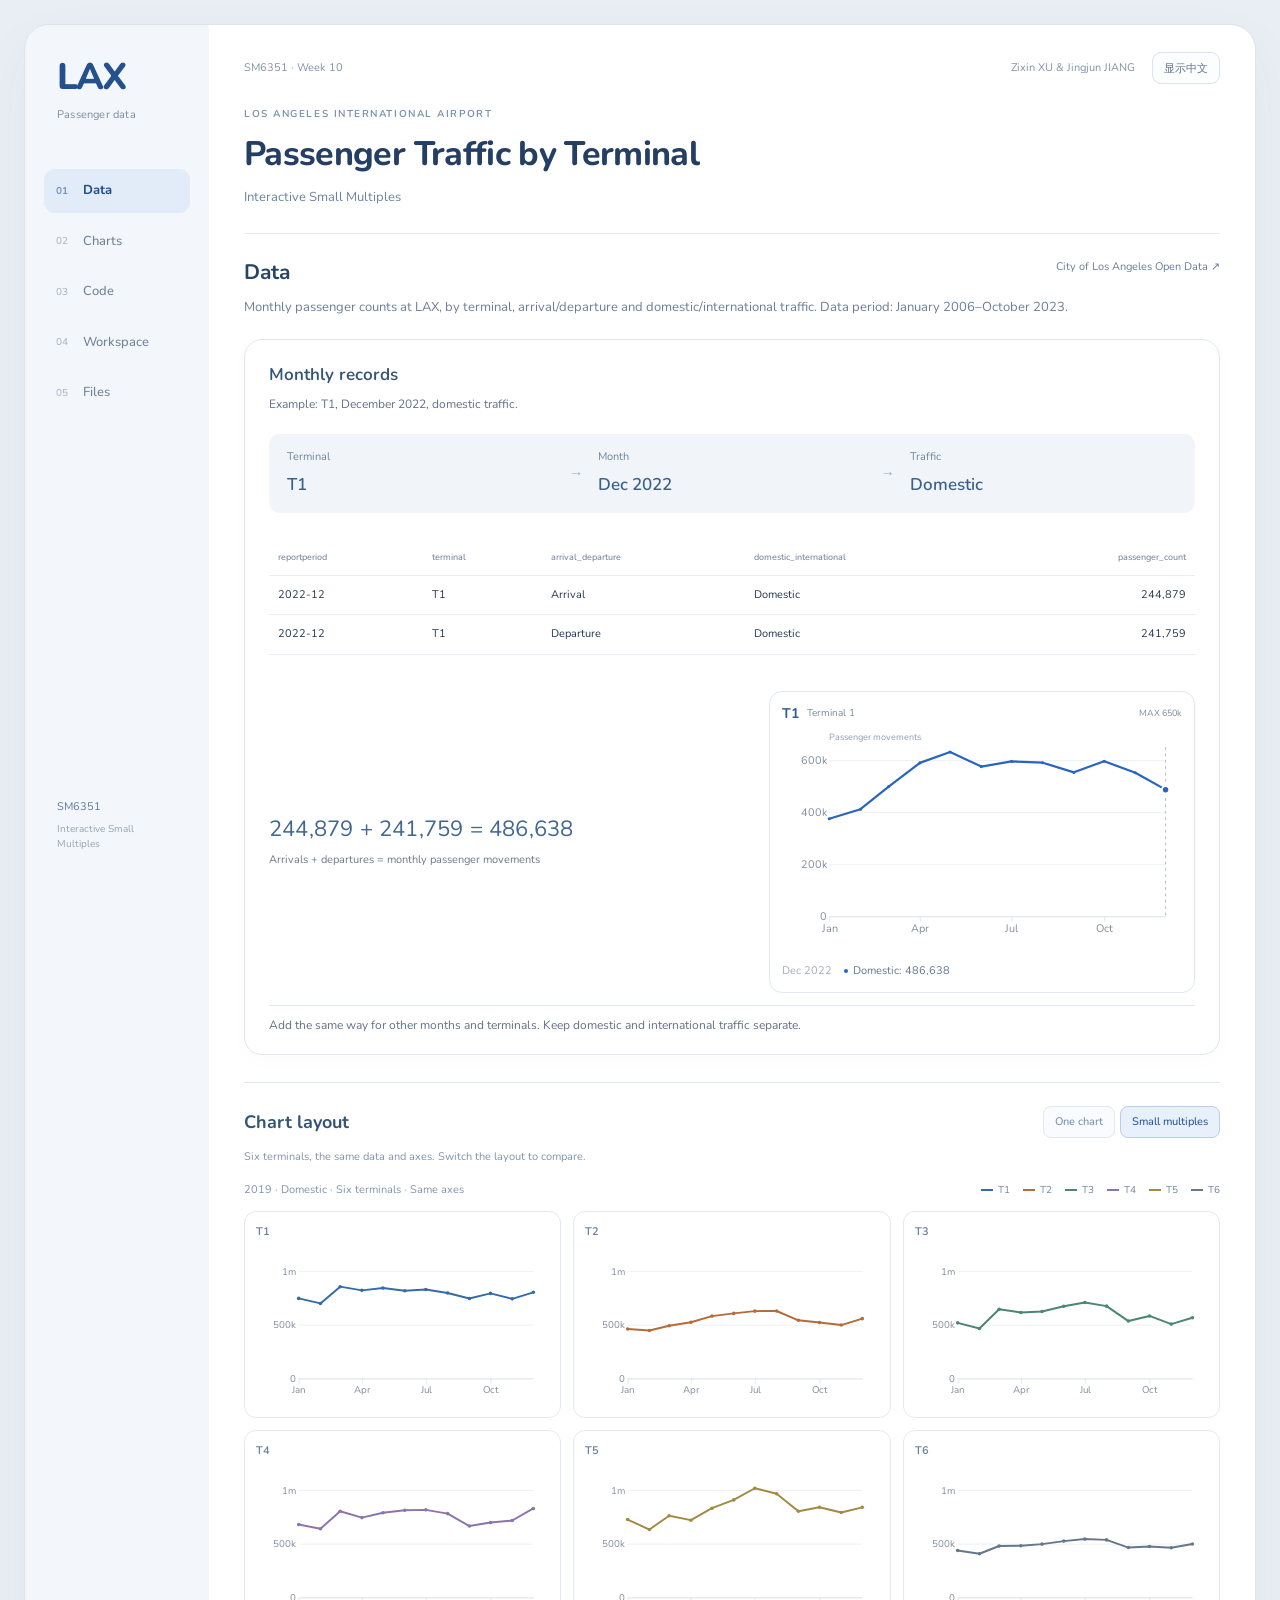
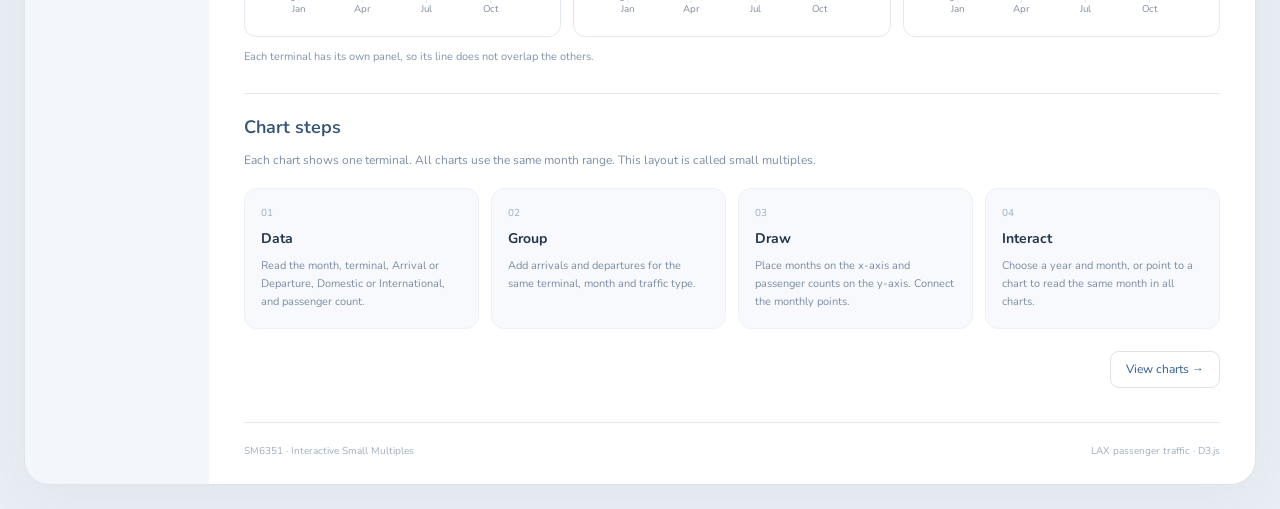
==== commit d1fa3676: "Update LAX interactive small multiples website Publish the current bilingual teaching website and co" ====
--- a/PREVIEW.html
+++ b/PREVIEW.html
@@ -1,652 +1,907 @@
-<!doctype html>
-<html lang="en">
-<head>
-<meta charset="utf-8"><meta name="viewport" content="width=device-width,initial-scale=1">
-<meta name="description" content="Learn to build interactive small multiples with D3 and LAX passenger data. SM6351 Week 10.">
-<title>LAX — Reading passenger patterns</title>
-<style>/* LAX field guide — one palette for teaching pages and the exercise starter. */
-:root {
-  color-scheme: light;
-  --paper: #f6f0e3;
-  --surface: #fffcf5;
-  --navy: #193b4a;
-  --brick: #b64b3c;
-  --ink: #2c3032;
-  --muted: #655f54;
-  --line: #cdbfa7;
-  --grid: #e4dccb;
-  --blue: #2463a0;
-  --orange: #af501e;
-  --wash: #eee6d6;
-  --font-body: -apple-system, BlinkMacSystemFont, "Segoe UI", Arial, sans-serif;
-  --font-title: "Arial Narrow", "Avenir Next Condensed", "Helvetica Neue", Arial, sans-serif;
-  --font-mono: "SFMono-Regular", Consolas, "Liberation Mono", monospace;
-  font-family: var(--font-body);
-  color: var(--ink);
-  background: var(--paper);
-  font-size: 15px;
-  line-height: 1.55;
-}
-* { box-sizing: border-box; }
-body { margin: 0; }
-html { scroll-padding-top: 110px; }
-[hidden] { display: none !important; }
-a { color: var(--navy); text-underline-offset: 4px; text-decoration-thickness: 1px; }
-a:hover { color: var(--brick); }
-button, select, input { font: inherit; touch-action: manipulation; }
-button, select { min-height: 40px; color: var(--navy); border: 1px solid var(--line); border-radius: 2px; background: var(--surface); padding: 8px 12px; }
-button { cursor: pointer; transition: background .15s, color .15s; font-weight: 600; }
-button:hover { background: var(--wash); }
-button[aria-pressed="true"], button.active { color: var(--surface); background: var(--brick); border-color: var(--brick); }
-button:disabled, select:disabled { opacity: .5; cursor: wait; }
-:focus-visible { outline: 3px solid var(--blue); outline-offset: 3px; }
-.wrap { width: min(1400px, 94%); margin-inline: auto; }
-.masthead { background: var(--paper); border-top: 5px solid var(--navy); border-bottom: 1px solid var(--navy); }
-.header-inner { width: min(1400px, 94%); margin: auto; display: flex; align-items: center; justify-content: space-between; gap: 28px; min-height: 87px; }
-.brand { display: flex; gap: 17px; align-items: center; color: var(--navy); text-decoration: none; flex-shrink: 0; }
-.airport-code { font-family: var(--font-title); font-size: 52px; font-weight: 900; line-height: .95; letter-spacing: -.055em; }
-.brand-copy { padding-left: 17px; border-left: 1px solid var(--line); display: flex; flex-direction: column; }
-.brand-copy strong { font-family: var(--font-title); font-size: 22px; font-weight: 800; line-height: 1.1; }
-.brand-copy small { font-size: 11px; margin-top: 5px; }
-.edition { font-family: var(--font-mono); font-size: 11px; font-weight: 600; line-height: 1.7; border-left: 1px dashed var(--line); padding-left: 20px; white-space: nowrap; }
-.edition span { display: block; color: var(--muted); font-size: 9px; letter-spacing: .05em; }
-nav[role="tablist"] { display: flex; align-self: stretch; align-items: stretch; gap: 12px; }
-nav [role="tab"] { background: transparent; border: 0; border-radius: 0; border-bottom: 3px solid transparent; padding: 14px 8px 11px; font-size: 14px; }
-nav [role="tab"][aria-selected="true"] { color: var(--brick); border-bottom-color: var(--brick); }
-nav [role="tab"]:hover { background: var(--wash); }
-.nav-number { display: inline-block; font: 11px var(--font-mono); margin-right: 5px; opacity: .85; }
-main { min-height: calc(100vh - 160px); }
-.chapter { padding-block: 26px 32px; }
-.chapter-heading { display: flex; justify-content: space-between; align-items: center; gap: 30px; margin-bottom: 22px; }
-.eyebrow, .lesson-meta, .code-label { font: 11px/1.5 var(--font-mono); letter-spacing: .09em; color: var(--brick); }
-.eyebrow { margin: 0 0 8px; }
-h1,h2,h3,h4 { color: var(--navy); }
-h1,h2 { font-family: var(--font-title); font-weight: 850; letter-spacing: -.025em; line-height: 1.07; }
-h1 { font-size: clamp(30px, 3.2vw, 44px); margin: 0; }
-h2 { font-size: 30px; margin: 0; }
-h3 { font-size: 20px; line-height: 1.3; margin: 10px 0 14px; }
-p { margin: 8px 0 14px; }
-.chapter-deck { margin: 10px 0 0; color: var(--muted); }
-.issue-tag { border: 1px solid var(--line); border-left: 3px solid var(--brick); padding: 10px 18px; min-width: 230px; text-align: left; }
-.issue-tag span { display: block; color: var(--brick); font: 10px var(--font-mono); letter-spacing: .08em; }
-.issue-tag strong { font: 600 20px/1.8 var(--font-mono); color: var(--navy); }
-.issue-tag small { display: block; font-size: 11px; color: var(--muted); }
-.folio { font: 700 44px/1 var(--font-title); color: var(--brick); border-left: 1px dashed var(--line); padding: 12px 0 12px 30px; }
-fieldset { min-width: 0; margin: 0; padding: 0; border: 0; }
-.controls { display: flex; flex-wrap: wrap; align-items: end; gap: 14px 24px; padding: 13px 0; border-block: 1px solid var(--line); }
-.control-group { flex-shrink: 0; }
-.control-group legend, .secondary-controls>label, .exercise-controls>label { color: var(--muted); font-size: 11px; font-weight: 600; }
-.control-group legend { padding: 0; margin-bottom: 5px; }
-.segments { display: flex; border: 1px solid var(--line); background: var(--surface); border-radius: 2px; overflow: hidden; }
-.segments label { position: relative; cursor: pointer; display: block; }
-.segments label+label { border-left: 1px solid var(--line); }
-.segments input { position: absolute; width: 1px; height: 1px; opacity: 0; }
-.segments span { display: flex; align-items: center; min-height: 39px; padding: 8px 12px; color: var(--navy); font-size: 12px; font-weight: 600; }
-.segments input:checked+span { color: var(--surface); background: var(--brick); }
-.segments input:focus-visible+span { outline: 3px solid var(--navy); outline-offset: -3px; }
-.segments label:hover span { box-shadow: inset 0 -2px var(--brick); }
-fieldset:disabled .segments { opacity: .5; }
-.secondary-controls { display: flex; flex: 1; gap: 10px; align-items: end; }
-.secondary-controls>label { display: flex; flex-direction: column; gap: 5px; }
-select { width: 100%; font-size: 12px; padding: 7px 24px 7px 9px; height: 41px; }
-#direction { max-width: 170px; }
-#reset { margin-left: auto; border-color: transparent; font-size: 12px; color: var(--muted); }
-.chart-meta { display: flex; gap: 4px 22px; align-items: center; flex-wrap: wrap; padding-block: 10px 8px; }
-.chart-meta p { margin: 0; font-size: 12px; }
-#range-label { font-family: var(--font-mono); font-size: 11px; color: var(--muted); }
-.legend { display: flex; gap: 17px; margin-left: auto; font-size: 12px; }
-.legend span:before { content: ""; display: inline-block; width: 20px; border-top: 2px solid var(--blue); margin-right: 7px; vertical-align: middle; }
-.legend .international:before { border-color: var(--orange); border-top-style: dashed; }
-.legend .total:before { border-color: var(--navy); }
-.scale-note { color: var(--muted); }
-.scale-note.warning { color: var(--brick); font-weight: 600; }
-.month-control { display: flex; align-items: center; gap: 18px; border-block: 1px solid var(--line); padding: 8px 0; }
-.month-control label { display: flex; align-items: center; gap: 12px; color: var(--muted); font: 10px var(--font-mono); white-space: nowrap; }
-.month-control output { color: var(--navy); font: 600 13px var(--font-mono); min-width: 70px; }
-.month-control input { flex: 1; min-width: 80px; accent-color: var(--brick); cursor: pointer; }
-.muted { color: var(--muted); font-size: 12px; }
-.data-caveat, #status { display: inline-block; margin: 7px 0 0; font-size: 11px; color: var(--muted); }
-#status { float: right; }
-#status.error { float: none; display: block; background: #f7dfd7; color: #863b31; padding: 16px; font-size: 14px; }
-.chart-grid { clear: both; display: grid; grid-template-columns: repeat(3,minmax(0,1fr)); gap: 18px; margin: 12px 0 20px; }
-.chart-card { min-width: 0; background: var(--surface); border: 1px solid var(--line); padding: 0 12px 8px; }
-.card-top { display: flex; align-items: center; justify-content: space-between; gap: 8px; min-height: 61px; border-bottom: 1px solid var(--grid); }
-.terminal-identity { display: flex; gap: 12px; align-items: center; min-width: 0; }
-.terminal-code { font: 850 29px/1 var(--font-title); color: var(--navy); letter-spacing: -.025em; min-width: 35px; }
-.terminal-code:not(:first-child) { min-width: 0; }
-.card-top h3 { font-size: 12px; line-height: 1.3; font-weight: 550; margin: 0; max-width: 150px; }
-.panel-scale { font: 9px var(--font-mono); white-space: nowrap; color: var(--muted); }
-.chart-card svg { width: 100%; height: auto; display: block; }
-.chart-values { min-height: 22px; font: 10px/1.5 var(--font-mono); display: flex; gap: 4px 12px; flex-wrap: wrap; border-top: 1px solid var(--grid); padding-top: 6px; color: var(--muted); }
-svg text { font-family: var(--font-body); fill: var(--muted); font-size: 11px; }
-.domain { stroke: var(--line); }
-.tick line { stroke: var(--grid); }
-.cursor-line { stroke: #8c8376; stroke-dasharray: 3 3; stroke-width: 1; pointer-events: none; }
-details { border-top: 1px solid var(--line); padding-block: 8px; margin-top: 12px; color: var(--muted); }
-summary { cursor: pointer; padding: 8px 0; min-height: 40px; font-size: 14px; font-weight: 600; color: var(--navy); }
-details p { font-size: 14px; max-width: 1000px; }
-.facts { display: grid; grid-template-columns: repeat(4,1fr); gap: 20px; margin: 15px 0; }
-.fact strong { display: block; color: var(--navy); font: 700 24px var(--font-title); }
-.fact span { font-size: 12px; }
-.presets { display: flex; gap: 10px; flex-wrap: wrap; }.presets button { font-size: 13px; }
-.scene-note { color: var(--muted); font-size: 13px; }
-.reading { border-top: 1px solid var(--line); margin-top: 20px; padding-top: 20px; display: grid; grid-template-columns: 1fr 2fr; gap: 30px; }
-.reading h3 { margin: 0; font-size: 21px; }.reading p { font-size: 14px; color: var(--muted); margin: 0; }
-.table-scroll { overflow: auto; }table { width: 100%; border-collapse: collapse; font-size: 13px; background: var(--surface); }
-caption { text-align: left; padding: 10px 0; font-size: 12px; }td,th { padding: 10px 12px; border-bottom: 1px solid var(--grid); text-align: right; font-variant-numeric: tabular-nums; }td:first-child,th:first-child { text-align: left; }
-.lesson-intro { max-width: 1000px; font-size: 14px; color: var(--muted); }
-.lesson { display: grid; grid-template-columns: minmax(230px,.9fr) minmax(0,1.5fr); gap: 18px 36px; padding-block: 28px; border-top: 1px solid var(--line); margin-top: 20px; }
-.lesson-meta { margin: 0 0 12px; letter-spacing: .025em; font-size: 10px; }.lesson-meta a { color: inherit; }
-.lesson h3 { font-family: var(--font-title); font-size: 29px; font-weight: 800; line-height: 1.1; margin: 12px 0; }
-.lesson-copy>p:last-child { font-size: 14px; color: var(--muted); }
-.code-label { margin: 0; padding: 8px 15px; border: 1px solid var(--line); background: var(--wash); border-bottom: 0; color: var(--navy); font-size: 9px; }
-pre { margin: 0; padding: 15px 18px; overflow: auto; background: var(--surface); border: 1px solid var(--line); font-size: 12px; line-height: 1.75; tab-size: 2; white-space: pre; }
-code { font-family: var(--font-mono); color: var(--navy); }p code,li code { font-size: .9em; }
-.expected { grid-column: 1 / -1; margin: 0; border-left: 3px solid var(--brick); padding: 8px 14px; font-size: 13px; color: var(--muted); background: var(--wash); }
-.expected b { color: var(--navy); }
-.toolbar { display: flex; justify-content: space-between; gap: 20px; align-items: center; margin: 22px 0 16px; }
-.toolbar [role="group"] { display: flex; gap: 8px; }.toolbar button { white-space: nowrap; }
-.design-chart { display: grid; grid-template-columns: repeat(3,1fr); gap: 14px; }.design-chart.overlay { display: block; }.design-chart svg { width: 100%; display: block; background: var(--surface); border: 1px solid var(--line); }
-.three-columns { display: grid; grid-template-columns: repeat(3,1fr); gap: 30px; }.design-notes { font-size: 13px; color: var(--muted); margin-top: 20px; }.design-notes b { color: var(--navy); }
-.interaction-lab { border: 1px solid var(--line); background: var(--surface); padding: 20px 24px; margin-block: 25px; }
-.lab-heading { display: flex; justify-content: space-between; gap: 24px; align-items: center; }.lab-heading h3 { font-size: 24px; font-family: var(--font-title); font-weight: 800; margin: 0 0 14px; }.lab-heading>p { font-size: 12px; color: var(--muted); }
-#lab-controls { display: flex; gap: 24px; }
-.state-flow { display: grid; grid-template-columns: repeat(4,1fr); gap: 0; padding: 0; list-style: none; border-block: 1px dashed var(--line); margin: 20px 0 10px; }
-.state-flow li { padding: 12px; border-right: 1px solid var(--grid); min-width: 0; }.state-flow li:first-child { padding-left: 0; }.state-flow li:last-child { border: 0; }
-.state-flow span { display: block; font: 9px var(--font-mono); color: var(--brick); margin-bottom: 8px; }.state-flow strong,.state-flow code { font-size: 12px; font-weight: 500; overflow-wrap: anywhere; }
-.lab-charts { display: grid; grid-template-columns: 1fr 1fr; gap: 30px; }.lab-charts h4 { font-size: 13px; margin: 12px 0 0; }.lab-charts svg { width: 100%; display: block; }.lab-charts p { margin: 0; }
-.setup-box { border-block: 1px solid var(--line); padding: 18px 0; margin-bottom: 26px; }.setup-box h3 { margin-top: 0; }.setup-box ol { padding-left: 20px; }.setup-box li { margin: 6px 0; font-size: 14px; }.setup-box p { font-size: 13px; color: var(--muted); }
-.exercise-ticket { display: block; border: 1px solid var(--line); border-top: 4px solid var(--brick); background: var(--surface); padding: 24px 28px; margin: 25px 0; position: relative; }
-.exercise-ticket .lesson-meta { border-bottom: 1px dashed var(--line); padding-bottom: 16px; }
-.exercise-ticket h3 { font-size: 30px; }.exercise-ticket>p { font-size: 14px; }.exercise-ticket pre { margin-block: 16px; }.exercise-ticket details { padding: 0; }.exercise-ticket .expected { margin: 20px 0 14px; }.exercise-ticket button { margin: 0; }
-.primary,.link-button { display: inline-flex; align-items: center; justify-content: center; text-decoration: none; font-weight: 600; font-size: 13px; background: var(--navy); color: var(--surface); padding: 11px 16px; border: 1px solid var(--navy); border-radius: 2px; min-height: 44px; }
-.primary:hover { color: var(--surface); background: var(--brick); border-color: var(--brick); }
-.exercise-controls { display: flex; align-items: end; gap: 24px; padding-block: 12px; border-block: 1px solid var(--line); }.exercise-controls>label { display: flex; flex-direction: column; gap: 5px; min-width: 170px; }
-.exercise-note { border-left: 3px solid var(--brick); padding: 8px 14px; background: var(--wash); font-size: 13px; margin-bottom: 18px; }
-#exercise-status,#exercise-state { font-size: 12px; color: var(--muted); }.exercise-links { display: flex; gap: 20px; flex-wrap: wrap; font-size: 13px; }
-footer { display: flex; justify-content: space-between; flex-wrap: wrap; gap: 16px; border-top: 1px solid var(--navy); padding: 18px 0; font: 10px var(--font-mono); color: var(--muted); }
-.sr-only,.skip { position: absolute; width: 1px; height: 1px; padding: 0; margin: -1px; overflow: hidden; clip: rect(0,0,0,0); white-space: nowrap; border: 0; }.skip:focus { position: fixed; top: 10px; left: 10px; width: auto; height: auto; margin: 0; clip: auto; background: var(--surface); padding: 12px; z-index: 100; }
-[role="tabpanel"]:focus { outline: none; }[role="tabpanel"]:focus-visible { outline: 2px solid var(--blue); outline-offset: -2px; }
-@media(min-width:1500px) { .chart-grid { grid-template-columns: repeat(4,minmax(0,1fr)); } }
-@media(max-width:1200px) { .edition { display: none; }.controls { gap: 12px 22px; }.secondary-controls { flex-basis: 100%; }.secondary-controls>label:nth-child(3) { margin-left: auto; }.chart-meta .scale-note { flex-basis: 100%; font-size: 11px; } }
-@media(max-width:900px) { .header-inner { gap: 20px; }.brand-copy strong { font-size: 18px; }.brand-copy small { font-size: 10px; }.airport-code { font-size: 44px; }.brand { gap: 12px; }.brand-copy { padding-left: 12px; }nav[role="tablist"] { gap: 4px; }nav [role="tab"] { padding-inline: 6px; font-size: 12px; }.nav-number { font-size: 9px; margin-right: 3px; }.issue-tag { min-width: 190px; padding: 10px 12px; }.issue-tag strong { font-size: 17px; }.issue-tag small { font-size: 10px; }.chapter-heading { gap: 20px; }.chart-grid { grid-template-columns: repeat(2,minmax(0,1fr)); }.lesson { grid-template-columns: minmax(200px,.85fr) minmax(0,1.15fr); gap: 18px 24px; }.lesson h3 { font-size: 25px; }.legend { margin-left: 0; }.chart-meta { justify-content: space-between; }.month-control .muted { display: none; } }
-@media(max-width:650px) { .wrap,.header-inner { width: 92%; }.header-inner { flex-wrap: wrap; gap: 0; padding-top: 13px; }.brand { margin-bottom: 12px; }.brand-copy strong { font-size: 20px; }.edition { display: block; margin-left: auto; border: 0; padding: 0; font-size: 9px; }.edition span { font-size: 8px; }nav[role="tablist"] { flex-basis: 100%; border-top: 1px dashed var(--line); justify-content: space-between; }nav [role="tab"] { padding: 10px 4px; flex: 1; }.chapter { padding-top: 20px; }.chapter-heading { align-items: start; margin-bottom: 18px; }.chapter-heading h1 { font-size: 31px; }.wide-break { display: none; }.issue-tag { display: none; }.folio { font-size: 32px; padding: 6px 0 6px 15px; }.controls { gap: 12px; }.control-group { flex-shrink: 1; }.segments span { padding: 9px 10px; font-size: 12px; }.secondary-controls { flex-wrap: wrap; gap: 10px; }.secondary-controls>label { flex: 1; min-width: 65px; }.secondary-controls>label:nth-child(3) { margin: 0; min-width: 150px; }#reset { min-height: 40px; }.chart-meta { gap: 7px; }.chart-meta #range-label { font-size: 10px; }.legend { font-size: 11px; }.month-control label { gap: 8px; }.month-control { gap: 10px; }#status { float: none; display: block; margin-top: 3px; }.chart-grid { grid-template-columns: 1fr; gap: 15px; }.card-top { min-height: 57px; }.chart-values { font-size: 11px; }.lesson { grid-template-columns: 1fr; gap: 14px; padding-block: 22px; }.lesson h3 { font-size: 26px; }.lesson-code { min-width: 0; }.expected { grid-column: auto; }pre { font-size: 11px; padding: 13px; }.three-columns,.reading,.design-chart,.lab-charts { grid-template-columns: 1fr; }.toolbar { flex-wrap: wrap; gap: 10px; }.state-flow { grid-template-columns: 1fr 1fr; }.state-flow li:nth-child(2) { border-right: 0; }.state-flow li:nth-child(3) { padding-left: 0; }.interaction-lab { padding: 16px; }.lab-heading { display: block; }.lab-heading>p { margin: 0 0 14px; }#lab-controls { flex-wrap: wrap; gap: 12px; }.exercise-ticket { padding: 18px; }.exercise-ticket h3 { font-size: 27px; }.facts { grid-template-columns: 1fr 1fr; }.exercise-controls { flex-wrap: wrap; gap: 12px; }.exercise-controls>label { min-width: 135px; flex: 1; } }
-@media(prefers-reduced-motion:reduce) { *,*::before,*::after { scroll-behavior: auto !important; transition: none !important; } }
-@media print { body { background: white; }.masthead,.controls,.presets,.month-control,button { display: none; }.wrap { width: 100%; }[role="tabpanel"][hidden] { display: block !important; }.chapter { break-before: page; }.chart-card,.lesson,.exercise-ticket { break-inside: avoid; }.chart-grid { grid-template-columns: repeat(3,minmax(0,1fr)); }.lesson { grid-template-columns: 1fr 1fr; } }
+<!DOCTYPE html>
 
-.practice-grid{display:grid;grid-template-columns:1fr 1fr;gap:24px;align-items:start}.practice-grid .exercise-ticket{margin:0 0 24px;min-width:0}@media(max-width:900px){.practice-grid{grid-template-columns:1fr}}
-@media(max-width:650px){.edition{display:none}.chapter-heading h1{font-size:29px}.secondary-controls>label{min-width:0}.secondary-controls>label:nth-child(3){min-width:140px}.card-top h3{font-size:13px}}
-/* Keep complete option text visible without letting year fields dominate. */
-.secondary-controls>label:nth-child(-n+2){width:88px;flex:0 0 88px}
-.secondary-controls>label:nth-child(3){width:190px}
-.secondary-controls>label:nth-child(4){width:120px}
-#direction{max-width:none}
-@media(max-width:650px){.secondary-controls>label:nth-child(-n+2){width:auto;flex:1 1 40%}.secondary-controls>label:nth-child(3){width:auto;flex:1 1 55%;min-width:185px}.secondary-controls>label:nth-child(4){width:auto;flex:1 1 30%}#reset{padding:5px 10px;min-height:34px;margin-left:0}.secondary-controls{position:relative;padding-bottom:0}}
-@media(max-width:650px){.secondary-controls #reset{position:absolute;right:0;top:-53px;margin:0}}
+<html lang="en"><head><meta charset="utf-8"/><meta content="width=device-width,initial-scale=1" name="viewport"/><title>LAX Passenger Traffic by Terminal · Interactive Small Multiples</title><meta content="Los Angeles International Airport passenger traffic by terminal: data grouping, D3 charts and two code exercises." name="description"/><style>@font-face{font-family:Nunito;src:url('[data-uri]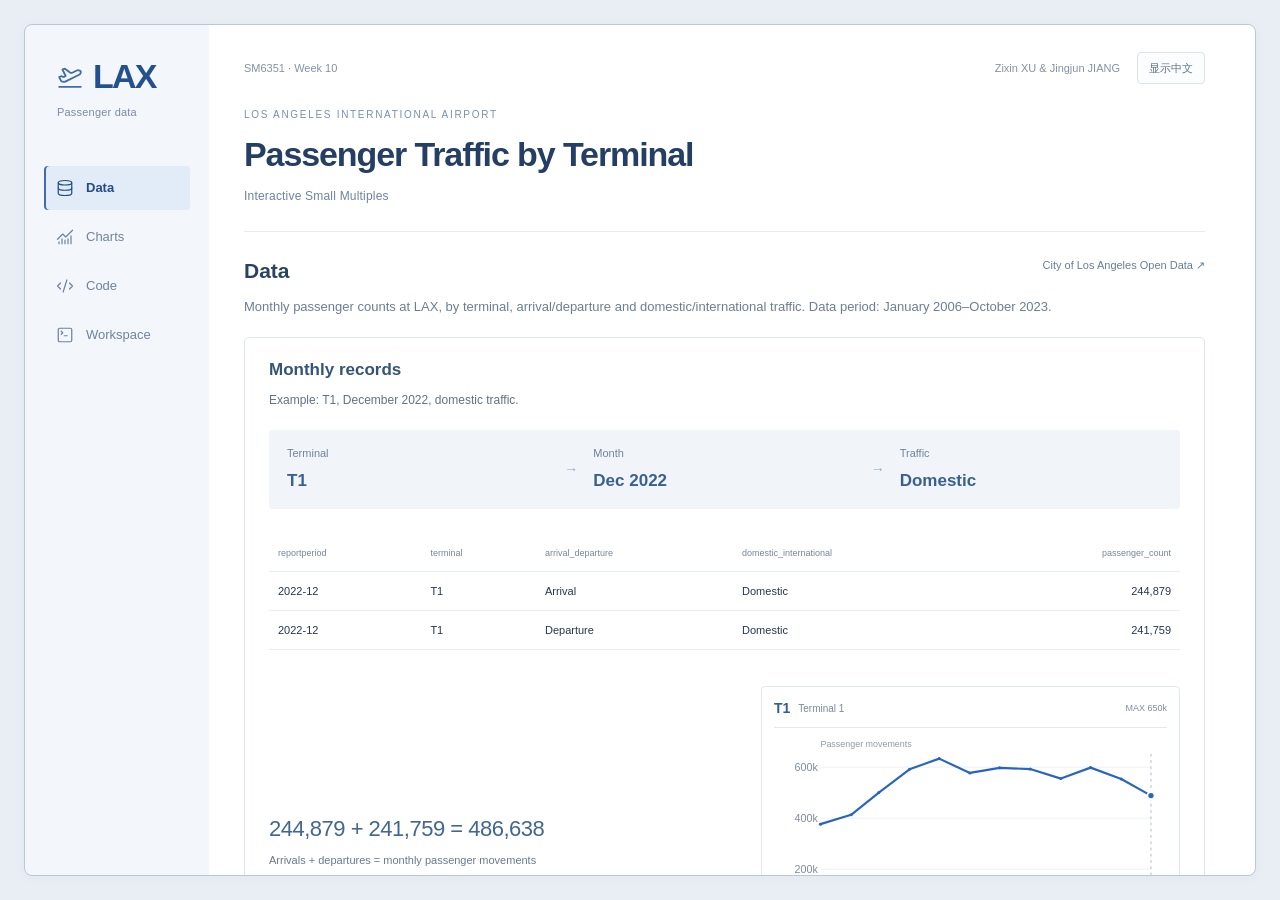
==== commit ade8c4f9: "feat：微调" ====
--- a/PREVIEW.html
+++ b/PREVIEW.html
@@ -1,8 +1,8 @@
 <!DOCTYPE html>
 
 <html lang="en"><head><meta charset="utf-8"/><meta content="width=device-width,initial-scale=1" name="viewport"/><title>LAX Passenger Traffic by Terminal · Interactive Small Multiples</title><meta content="Los Angeles International Airport passenger traffic by terminal: data grouping, D3 charts and two code exercises." name="description"/><style>@font-face{font-family:Nunito;src:url('[data-uri]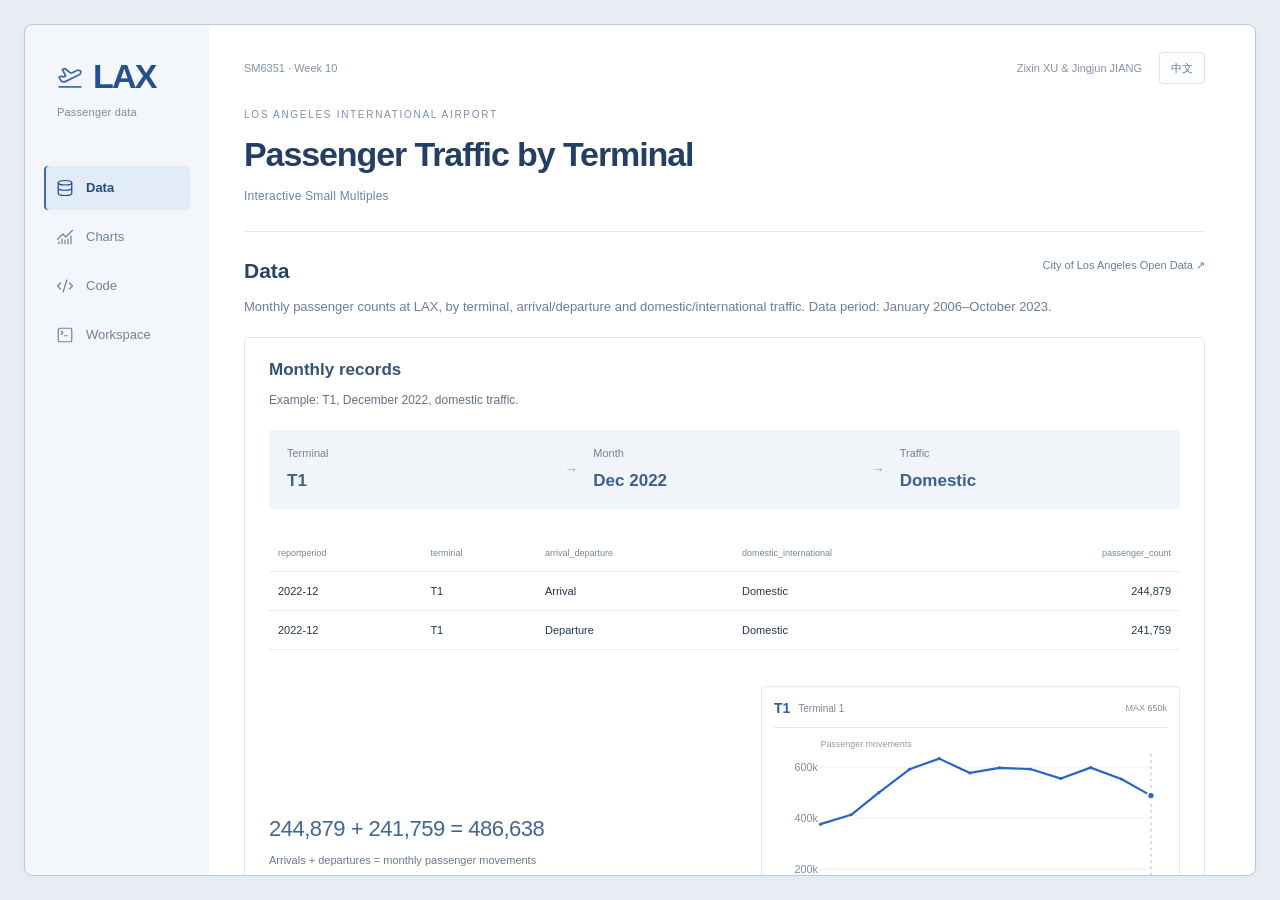
